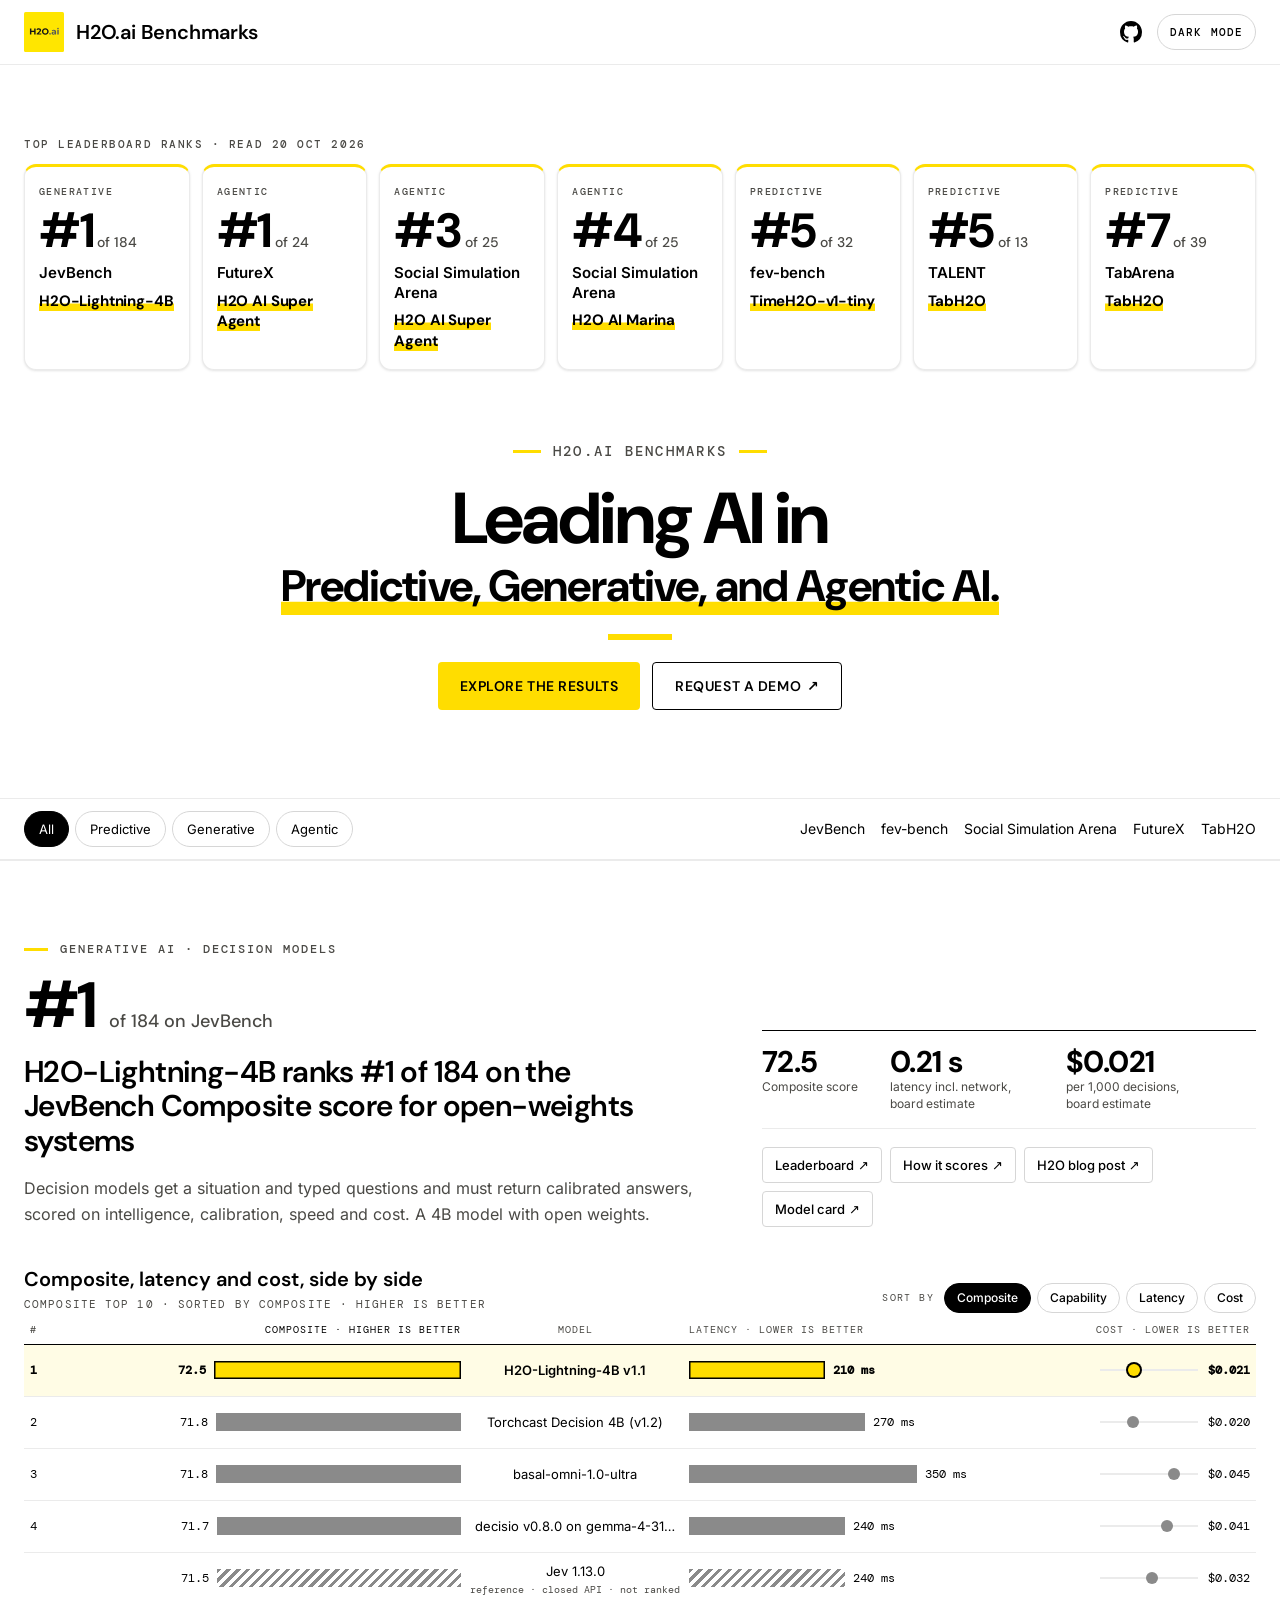
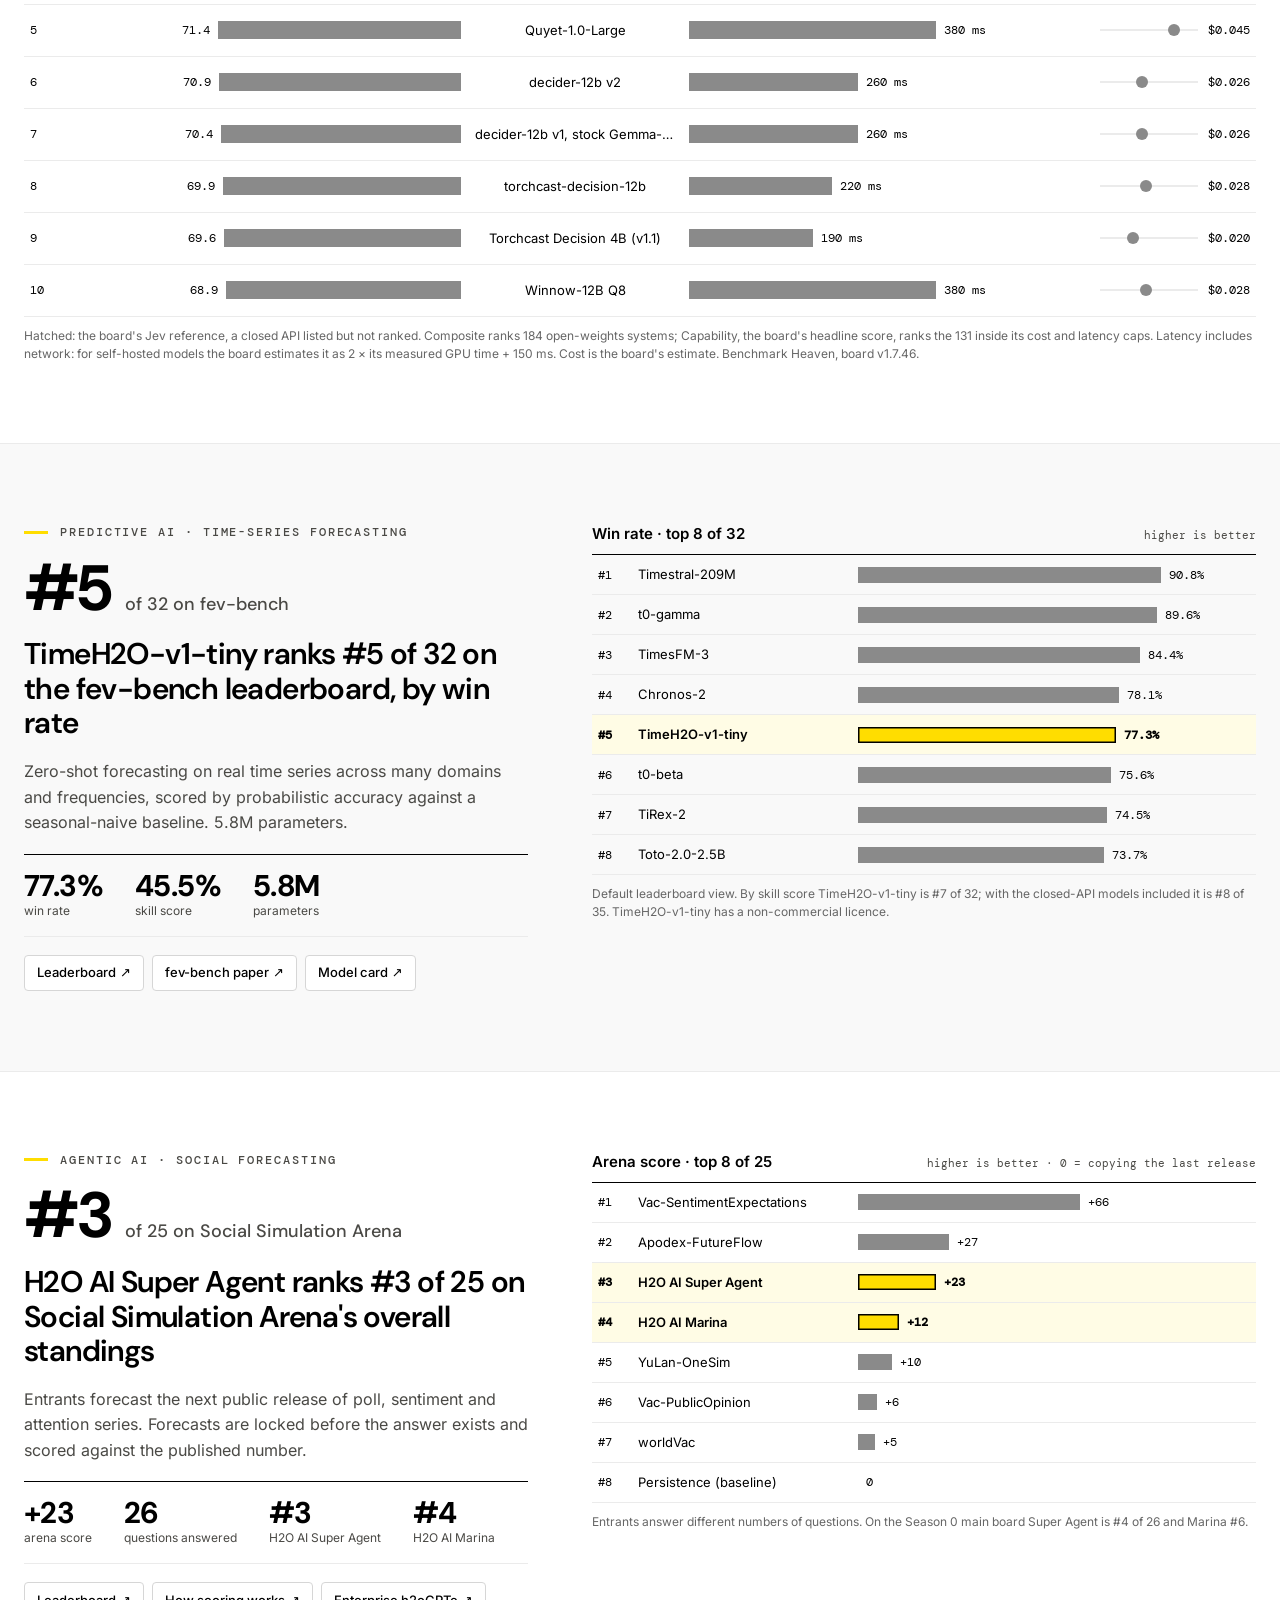
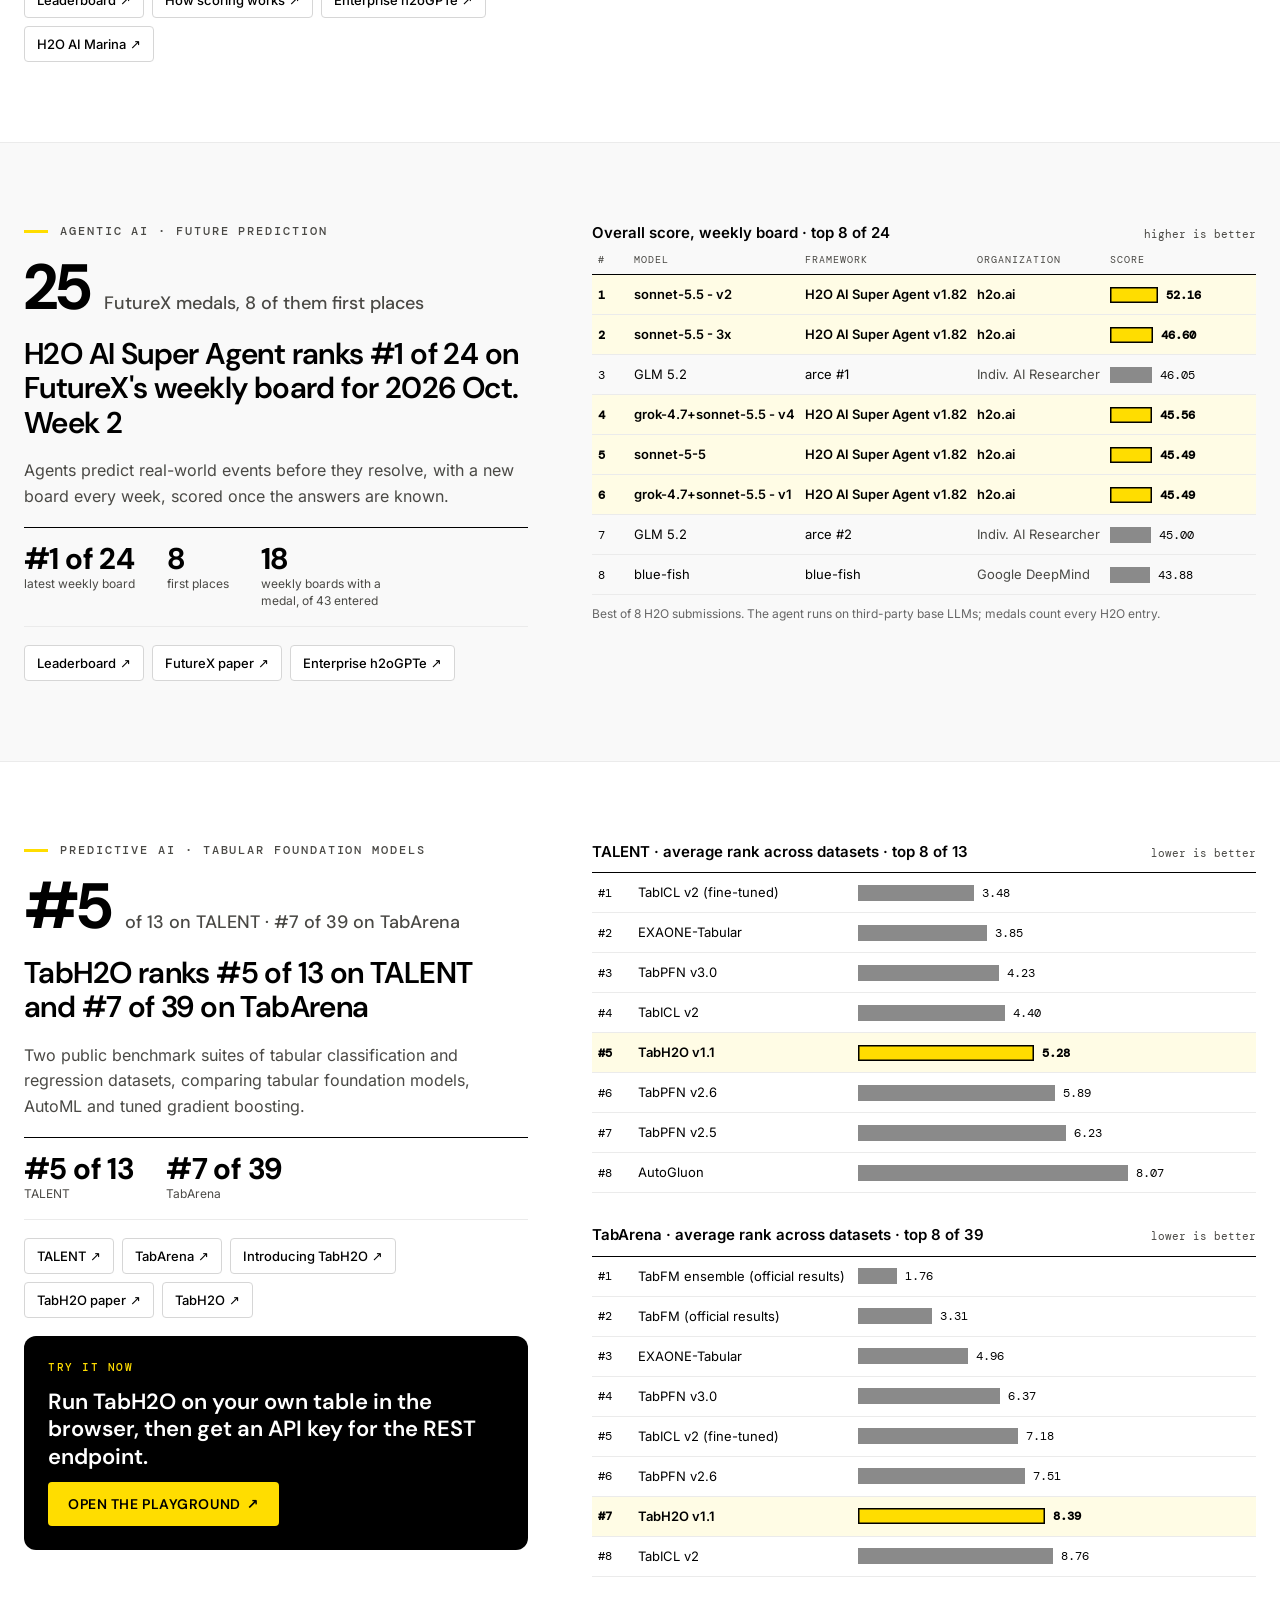
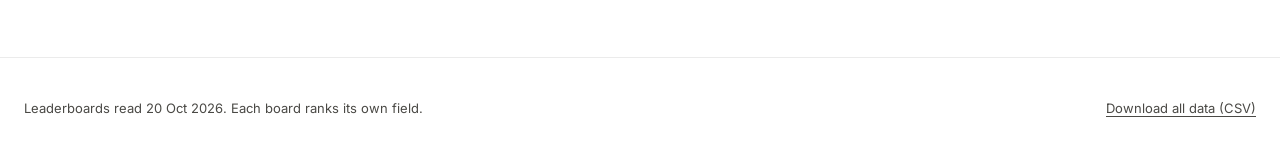
==== site/h2o-benchmarks.html @ ea7d739a "Merge remote-tracking branch 'origin/main' into add-gtm-consent" ====
<!doctype html>
<html lang="en" class="no-js">
<head>
<meta charset="utf-8">
<!-- Google Consent Mode v2 defaults (must load before Osano and GTM) -->
<script>
window.dataLayer = window.dataLayer || [];
function gtag(){dataLayer.push(arguments);}
gtag('consent', 'default', {
  ad_storage: 'denied',
  ad_user_data: 'denied',
  ad_personalization: 'denied',
  analytics_storage: 'denied',
  personalization_storage: 'denied',
  functionality_storage: 'granted',
  security_storage: 'granted',
  wait_for_update: 500
});
</script>
<!-- Osano consent management -->
<script src="https://cmp.osano.com/6olZmSX1cFRD2MBt/21376fe3-188d-4f9e-9e46-dee3840a5c27/osano.js"></script>
<!-- Google Tag Manager -->
<script>(function(w,d,s,l,i){w[l]=w[l]||[];w[l].push({'gtm.start':new Date().getTime(),event:'gtm.js'});var f=d.getElementsByTagName(s)[0],j=d.createElement(s),dl=l!='dataLayer'?'&l='+l:'';j.async=true;j.src='https://www.googletagmanager.com/gtm.js?id='+i+dl;f.parentNode.insertBefore(j,f);})(window,document,'script','dataLayer','GTM-K3XHT8');</script>
<!-- End Google Tag Manager -->
<!-- Fire page_view for GTM (CE - page_view trigger); GA4 config uses send_page_view: false -->
<script>window.dataLayer = window.dataLayer || []; dataLayer.push({ event: 'page_view', page_path: location.pathname, page_location: location.href, page_title: document.title });</script>
<meta name="viewport" content="width=device-width, initial-scale=1">
<meta name="color-scheme" content="light dark">
<title>Benchmarks · H2O.ai</title>
<meta name="description" content="Where H2O.ai models and agents rank on the public leaderboards, across predictive, generative and agentic AI.">
<style>/* h2o.ai/benchmarks landing page, light and dark. Brand: Summer Yellow #FFDD00 for fills (the header logo keeps its
   own Sunshine Yellow #FFE600); DM Sans (headings) / Inter (body) / DM Mono (labels and numbers).
   Contrast: text is at least 4.5:1 in both themes (secondary #4A4945 is 9:1 on white; the dark theme's secondary
   and muted whites are 12:1 and 10:1 on black). Grey bars #8A8A8A are 3.5:1 on white and 6:1 on black. Yellow
   is never text on white: in light it is a fill or sits on black, in dark it is text on black. */

@font-face { font-family: "DM Sans"; src: url("[data-uri]") format("woff2"); font-weight: 400 700; font-display: swap; }
@font-face { font-family: "Inter"; src: url("[data-uri]") format("woff2"); font-weight: 400 700; font-display: swap; }
@font-face { font-family: "DM Mono"; src: url("[data-uri]") format("woff2"); font-weight: 400; font-display: swap; }
@font-face { font-family: "DM Mono"; src: url("[data-uri]") format("woff2"); font-weight: 500; font-display: swap; }

/* ---- tokens: light is the default; dark follows the system unless the toggle chose light, or the toggle chose dark */
:root {
  color-scheme: light;
  --yellow: #FFDD00;
  --bg: #FFFFFF;
  --bg-alt: #F9F9F9;
  --text: #000000;
  --text-2: #4A4945;
  --muted: #666666;
  --line: #EBEBEB;
  --strong: #000000;
  --eyebrow: #4A4945;
  --rank: #000000;
  --headline-mark: inset 0 -0.3em 0 #FFDD00;
  --name-mark: inset 0 -0.5em 0 #FFDD00;
  --grey: #8A8A8A;
  --h2o-bg: #FFFCE5;
  --h2o-ring: inset 0 0 0 1.5px #000000;
  --row-hover: #FFFCE5;
  --control: #D6D6D6;
  --pill-bg: #000000;
  --pill-text: #FFFFFF;
  --focus: #000000;
  --focus-halo: 0 0 0 5px rgba(255, 221, 0, .55);
  --bar-bg: rgba(255, 255, 255, .92);
  --tile-bg: #FFFFFF;
  --tile-border: #EBEBEB;
  --tile-top: 3px solid #FFDD00;
  --tile-shadow: 0 1px 3px rgba(12, 13, 15, .08), 0 1px 2px rgba(12, 13, 15, .04);
  --tile-hover: #000000;
  --tile-hover-shadow: 0 12px 32px rgba(12, 13, 15, .12);
  --link-bg: #FFFFFF;
  --link-hover: #000000;
  --a-hover: #4A4945;
  --try-bg: #000000;
  --try-text: #FFFFFF;
  --try-eyebrow: #FFDD00;
  --try-focus: #FFDD00;
  --board-bg: #000000;
  --board-text: #FFFFFF;
  --board-muted: rgba(255, 255, 255, .75);
  --board-top: rgba(255, 255, 255, .3);
  --board-line: rgba(255, 255, 255, .14);
  --board-hover: rgba(255, 255, 255, .06);
  --board-border: transparent;
  --when-light: inline;
  --when-dark: none;
  --font-display: "DM Sans", "Inter", system-ui, -apple-system, "Segoe UI", sans-serif;
  --font-body: "Inter", system-ui, -apple-system, "Segoe UI", sans-serif;
  --font-mono: "DM Mono", ui-monospace, SFMono-Regular, Menlo, Consolas, monospace;
  --ease: cubic-bezier(0.2, 0, 0, 1);
  --gutter: 24px;
  --bar-height: 61px;
}
@media (prefers-color-scheme: dark) {
  :root:not([data-theme="light"]) {
    color-scheme: dark;
    --bg: #000000;
    --bg-alt: #0B0B0B;
    --text: #FFFFFF;
    --text-2: rgba(255, 255, 255, .78);
    --muted: rgba(255, 255, 255, .70);
    --line: rgba(255, 255, 255, .14);
    --strong: #FFFFFF;
    --eyebrow: #FFDD00;
    --rank: #FFDD00;
    --headline-mark: none;
    --name-mark: none;
    --h2o-bg: rgba(255, 221, 0, .12);
    --h2o-ring: none;
    --row-hover: rgba(255, 255, 255, .06);
    --control: rgba(255, 255, 255, .3);
    --pill-bg: #FFDD00;
    --pill-text: #000000;
    --focus: #FFDD00;
    --focus-halo: none;
    --bar-bg: rgba(0, 0, 0, .88);
    --tile-bg: transparent;
    --tile-border: rgba(255, 255, 255, .18);
    --tile-top: 1px solid rgba(255, 255, 255, .18);
    --tile-shadow: none;
    --tile-hover: #FFDD00;
    --tile-hover-shadow: none;
    --link-bg: transparent;
    --link-hover: #FFDD00;
    --a-hover: #FFDD00;
    --try-bg: #FFFFFF;
    --try-text: #000000;
    --try-eyebrow: #4A4945;
    --try-focus: #000000;
    --board-border: rgba(255, 255, 255, .18);
    --when-light: none;
    --when-dark: inline;
  }
}
:root[data-theme="dark"] {
  color-scheme: dark;
  --bg: #000000;
  --bg-alt: #0B0B0B;
  --text: #FFFFFF;
  --text-2: rgba(255, 255, 255, .78);
  --muted: rgba(255, 255, 255, .70);
  --line: rgba(255, 255, 255, .14);
  --strong: #FFFFFF;
  --eyebrow: #FFDD00;
  --rank: #FFDD00;
  --headline-mark: none;
  --name-mark: none;
  --h2o-bg: rgba(255, 221, 0, .12);
  --h2o-ring: none;
  --row-hover: rgba(255, 255, 255, .06);
  --control: rgba(255, 255, 255, .3);
  --pill-bg: #FFDD00;
  --pill-text: #000000;
  --focus: #FFDD00;
  --focus-halo: none;
  --bar-bg: rgba(0, 0, 0, .88);
  --tile-bg: transparent;
  --tile-border: rgba(255, 255, 255, .18);
  --tile-top: 1px solid rgba(255, 255, 255, .18);
  --tile-shadow: none;
  --tile-hover: #FFDD00;
  --tile-hover-shadow: none;
  --link-bg: transparent;
  --link-hover: #FFDD00;
  --a-hover: #FFDD00;
  --try-bg: #FFFFFF;
  --try-text: #000000;
  --try-eyebrow: #4A4945;
  --try-focus: #000000;
  --board-border: rgba(255, 255, 255, .18);
  --when-light: none;
  --when-dark: inline;
}

/* ---- base ------------------------------------------------------------------------------------------------- */
*, *::before, *::after { box-sizing: border-box; }
html { scroll-behavior: smooth; scroll-padding-top: calc(var(--bar-height) + 16px); -webkit-text-size-adjust: 100%; }
body { margin: 0; background: var(--bg); color: var(--text); font: 16px/1.6 var(--font-body); transition: background-color 240ms ease, color 240ms ease; }
h1, h2, p, figure, ol, ul, dl, dd { margin: 0; }
ol, ul { padding: 0; list-style: none; }
button { font: inherit; color: inherit; cursor: pointer; }
a { color: inherit; text-underline-offset: 3px; }
a:hover { color: var(--a-hover); }
:focus-visible { outline: 2px solid var(--focus); outline-offset: 2px; box-shadow: var(--focus-halo); }
[hidden] { display: none !important; }
.no-js .js-only { display: none !important; }
.wrap { max-width: 1240px; margin: 0 auto; }
.sr-only { position: absolute; width: 1px; height: 1px; padding: 0; margin: -1px; overflow: hidden; clip: rect(0 0 0 0); white-space: nowrap; border: 0; }
.skip { position: absolute; left: 16px; top: -60px; z-index: 30; padding: 10px 16px; background: var(--yellow); color: #000000; font-weight: 600; text-decoration: none; border-radius: 4px; }
.skip:focus { top: 12px; }
.eyebrow { display: flex; align-items: center; gap: 12px; font: 500 12px/1.4 var(--font-mono); letter-spacing: .16em; text-transform: uppercase; color: var(--eyebrow); }
.eyebrow::before { content: ""; flex: none; width: 24px; height: 3px; background: var(--yellow); }

/* pills: the section filter and the JevBench sort */
[role="radio"] { min-height: 36px; padding: 0 14px; border: 1px solid var(--control); border-radius: 999px; background: transparent; color: var(--text); font: 400 13px/1 var(--font-body); transition: background-color 160ms ease, color 160ms ease, border-color 160ms ease; }
[role="radio"]:hover { border-color: var(--text); }
[role="radio"][aria-checked="true"] { background: var(--pill-bg); border-color: var(--pill-bg); color: var(--pill-text); }

/* ---- header: the logo left, the GitHub mark and the theme toggle right -------------------------------------------------------- */
.site-header { padding: 0 var(--gutter); background: var(--bg); border-bottom: 1px solid var(--line); }
.header-bar { min-height: 64px; display: flex; flex-wrap: wrap; align-items: center; gap: 8px 24px; padding: 12px 0; }
.brand { display: flex; align-items: center; gap: 12px; font: 600 20px/1 var(--font-display); letter-spacing: -.01em; white-space: nowrap; }
.brand a { display: flex; flex: none; } /* the logo's link, exactly its size, so the header keeps its own */
.brand svg { flex: none; width: 40px; height: 40px; }
.repo-link { margin-left: auto; display: flex; align-items: center; justify-content: center; flex: none; width: 36px; height: 36px; border-radius: 999px; color: var(--text); }
.repo-link:hover { color: var(--text); background: var(--line); }
.repo-link svg { width: 22px; height: 22px; }
.repo-link + .theme-toggle { margin-left: -16px; } /* 8 px apart: the mark belongs with the toggle */
.theme-toggle { margin-left: auto; min-height: 36px; padding: 0 12px; border: 1px solid var(--control); border-radius: 999px; background: transparent; font: 500 11px/1 var(--font-mono); letter-spacing: .1em; text-transform: uppercase; }
.theme-toggle:hover { border-color: var(--text); }
.when-light { display: var(--when-light); }
.when-dark { display: var(--when-dark); }

/* ---- hero: the top ranks across the page, the statement centred below them --------------------------------- */
.hero { padding: 72px var(--gutter) 88px; }
.hero-stack { display: flex; flex-direction: column; gap: 72px; }
.statement { width: 100%; max-width: 1100px; margin: 0 auto; display: flex; flex-direction: column; align-items: center; gap: 22px; text-align: center; animation: fade-in 420ms ease 520ms backwards, statement-rise 520ms var(--ease) 520ms backwards; }
.hero .eyebrow { font-size: 14px; }
.hero .eyebrow::before, .hero .eyebrow::after { content: ""; flex: none; width: 28px; height: 3px; background: var(--yellow); }
/* R7 E's 72 and 44 px lines scale down together: at 11vw the first stays on one line down to about 300 px wide */
h1 { display: flex; flex-direction: column; align-items: center; gap: 6px; font: 700 clamp(30px, 11vw, 72px)/1 var(--font-display); letter-spacing: -.035em; }
h1 .mark-line { font-size: calc(44em / 72); line-height: 1.15; letter-spacing: -.02em; }
h1 .mark { color: var(--rank); box-shadow: var(--headline-mark); }
.headline-bar { width: 64px; height: 6px; background: var(--yellow); }
.actions { display: flex; flex-wrap: wrap; justify-content: center; gap: 12px; }
.btn { display: inline-flex; align-items: center; gap: 6px; min-height: 48px; padding: 0 22px; border-radius: 4px; font: 600 14px/1 var(--font-display); letter-spacing: .04em; text-transform: uppercase; text-decoration: none; }
.btn-yellow, .btn-yellow:hover { background: var(--yellow); color: #000000; }
.btn-outline { border: 1px solid var(--text); color: var(--text); }
.btn-outline:hover { color: var(--text); background: var(--row-hover); }

.ranks { min-width: 0; display: flex; flex-direction: column; gap: 12px; }
.ranks-label { font: 500 11px/1.4 var(--font-mono); letter-spacing: .14em; text-transform: uppercase; color: var(--text-2); }
.ranks-label time { white-space: nowrap; } /* where the label wraps, as on phones, the date stays whole */
.tiles { display: grid; grid-template-columns: repeat(6, minmax(0, 1fr)); gap: 12px; }
.tile { --tile-from: translateY(10px); display: flex; animation: fade-in 320ms ease backwards, tile-in 420ms var(--ease) backwards; animation-delay: calc(var(--i) * 70ms); }
/* the whole tile is one link to its section (page.js shows the section first if the filter hides it) */
.tile > a { flex: 1; min-width: 0; display: flex; flex-direction: column; gap: 8px; padding: 18px; background: var(--tile-bg); border: 1px solid var(--tile-border); border-top: var(--tile-top); border-radius: 12px; box-shadow: var(--tile-shadow); color: var(--text); text-decoration: none; transition: border-color 160ms ease, box-shadow 200ms ease, transform 200ms ease; }
.tile > a:hover { border-color: var(--tile-hover); box-shadow: var(--tile-hover-shadow); color: var(--text); transform: translateY(-2px); }
.tile > a:focus-visible { box-shadow: var(--focus-halo); } /* the global ring's halo, over the tile's own shadow */
.tile-kind { font: 500 10px/1.4 var(--font-mono); letter-spacing: .14em; text-transform: uppercase; color: var(--text-2); }
.tile-rank { font: 700 48px/1 var(--font-display); letter-spacing: -.03em; color: var(--rank); }
.tile-of { font: 500 14px/1 var(--font-display); letter-spacing: 0; color: var(--text-2); }
.tile-board { font-size: 15px; font-weight: 600; line-height: 1.3; }
.tile-who { font: 700 15px/1.35 var(--font-display); letter-spacing: -.01em; color: var(--rank); }
.tile-who > span { box-shadow: var(--name-mark); } /* inline, so the stripe hugs the name */
@keyframes fade-in { from { opacity: 0; } }
@keyframes tile-in { from { transform: var(--tile-from); } } /* the tiles rise; the board's rows slide in */
@keyframes statement-rise { from { transform: translateY(12px); } }

/* Seven tiles in one of four shapes, best rank first and never a lone tile (#85). 3 + 2 + 2 below 804 px: six
   columns, each tile two wide, so the rows of two start at column 2, centred. 4 + 3 from 804 px, where four 180 px
   tiles fit (756 px of content): eight columns, the fifth tile starting at column 2 centres the last three. 7 x 1 from
   1280 px, where the wrap leaves seven tiles 166 px; their sides go to 14 px so that "H2O-Lightning-4B", which breaks
   only at its hyphens, keeps one line. */
.tile { grid-column: span 2; }
.tile:nth-child(4), .tile:nth-child(6) { grid-column: 2 / span 2; }
@media (min-width: 804px) {
  .tiles { grid-template-columns: repeat(8, minmax(0, 1fr)); }
  .tile:nth-child(4), .tile:nth-child(6) { grid-column: span 2; }
  .tile:nth-child(5) { grid-column: 2 / span 2; }
}
@media (min-width: 1280px) {
  .tiles { grid-template-columns: repeat(7, minmax(0, 1fr)); }
  .tile, .tile:nth-child(n) { grid-column: auto; } /* one column each; :nth-child(n) outranks the rules above */
  .tile > a { padding-inline: 14px; }
}
/* At 720 px and below the same list is Round 3 Split C's board: black in both themes (with a border in dark, on the
   black page), one row per rank, each row the link to its section. The kind sits above the benchmark: in a column of
   its own on the right it took 74 px, and the names broke over three lines at 360 to 390 px. */
@media (max-width: 720px) {
  .ranks { gap: 16px; padding: 28px; border: 1px solid var(--board-border); border-radius: 12px; background: var(--board-bg); color: var(--board-text); }
  .ranks-label { color: var(--yellow); }
  .tiles { display: block; border-top: 1px solid var(--board-top); }
  .tile { --tile-from: translateX(12px); animation-duration: 300ms, 420ms; animation-delay: calc(var(--i) * 80ms); } /* the same animations, so crossing 720 px doesn't replay them */
  .tile > a { display: grid; grid-template-columns: 96px minmax(0, 1fr); gap: 2px 16px; align-items: center; padding: 14px 0; border: 0; border-bottom: 1px solid var(--board-line); border-radius: 0; background: transparent; box-shadow: none; color: var(--board-text); }
  .tile > a:hover { border-color: var(--board-line); background: var(--board-hover); box-shadow: none; color: var(--board-text); transform: none; }
  .tile > a:focus-visible { outline-color: var(--yellow); box-shadow: none; } /* yellow on black in both themes */
  .tile-rank { grid-area: 1 / 1 / 4; font-size: 38px; color: var(--yellow); }
  .tile-of { display: block; margin-top: 2px; font-size: 12px; color: var(--board-muted); }
  .tile-kind { grid-area: 1 / 2; color: var(--board-muted); }
  .tile-board { grid-area: 2 / 2; font-size: 16px; }
  .tile-who { grid-area: 3 / 2; color: var(--yellow); }
  .tile-who > span { box-shadow: none; }
}

/* ---- sticky section bar: filter left, jump links right ---------------------------------------------------- */
.section-bar { position: sticky; top: 0; z-index: 20; padding: 0 var(--gutter); background: var(--bar-bg); -webkit-backdrop-filter: blur(10px); backdrop-filter: blur(10px); border-top: 1px solid var(--line); border-bottom: 1px solid var(--line); }
.section-bar-inner { min-height: 60px; display: flex; flex-wrap: wrap; align-items: center; gap: 8px 20px; padding: 8px 0; }
.filters { display: flex; flex-wrap: wrap; gap: 6px; }
.jumps { display: flex; gap: 16px; margin-left: auto; max-width: 100%; overflow-x: auto; scrollbar-width: none; font-size: 14px; white-space: nowrap; }
.jumps a { display: inline-block; padding: 6px 0; text-decoration: none; }
.jumps a:hover { text-decoration: underline; }

/* ---- benchmark sections ----------------------------------------------------------------------------------- */
.bench { padding: 80px var(--gutter); background: var(--bg); border-top: 1px solid var(--line); }
.bench.alt { background: var(--bg-alt); }
.bench-split { display: flex; flex-wrap: wrap; align-items: flex-start; gap: 40px 64px; }
.bench-split .text { flex: 1 1 380px; min-width: 0; display: flex; flex-direction: column; gap: 18px; }
.bench-split .charts { flex: 1 1 540px; }
.bench-wide { display: flex; flex-direction: column; gap: 40px; }
.text-row { display: flex; flex-wrap: wrap; align-items: flex-end; gap: 18px 64px; }
.story { flex: 1 1 560px; min-width: 0; display: flex; flex-direction: column; gap: 18px; }
.facts { flex: 1 1 380px; min-width: 0; display: flex; flex-direction: column; gap: 18px; }
.charts { min-width: 0; display: flex; flex-direction: column; gap: 32px; }
.big { display: flex; flex-wrap: wrap; align-items: baseline; gap: 4px 14px; }
.big-num { font: 700 clamp(48px, 9vw, 64px)/0.95 var(--font-display); letter-spacing: -.035em; color: var(--rank); }
.big-phrase { font: 500 18px/1.3 var(--font-display); color: var(--text-2); }
h2 { font: 600 clamp(24px, 3.2vw, 30px)/1.15 var(--font-display); letter-spacing: -.02em; }
.description { font-size: 16px; line-height: 1.6; color: var(--text-2); }
.stats { display: flex; flex-wrap: wrap; gap: 20px 32px; padding: 16px 0; border-top: 1px solid var(--strong); border-bottom: 1px solid var(--line); }
.stats div { display: flex; flex-direction: column-reverse; justify-content: flex-end; gap: 2px; }
.stats dt { max-width: 12em; font-size: 12px; line-height: 1.4; color: var(--text-2); }
.stats dd { font: 700 30px/1 var(--font-display); letter-spacing: -.02em; }
.links { display: flex; flex-wrap: wrap; gap: 8px; }
.links a { display: inline-flex; align-items: center; gap: 4px; min-height: 36px; padding: 0 12px; border: 1px solid var(--control); border-radius: 4px; background: var(--link-bg); font-size: 13px; font-weight: 500; text-decoration: none; transition: border-color 160ms ease; }
.links a:hover { border-color: var(--link-hover); color: var(--text); }
.try { display: flex; flex-direction: column; gap: 12px; padding: 24px; border-radius: 12px; background: var(--try-bg); color: var(--try-text); }
.try-eyebrow { font: 500 11px/1.4 var(--font-mono); letter-spacing: .14em; text-transform: uppercase; color: var(--try-eyebrow); }
.try-text { font: 600 22px/1.25 var(--font-display); }
.try .btn { align-self: flex-start; min-height: 44px; padding: 0 20px; }
.try :focus-visible { outline-color: var(--try-focus); box-shadow: none; }

/* ---- ranked bars ------------------------------------------------------------------------------------------- */
.chart { display: flex; flex-direction: column; gap: 10px; min-width: 0; }
.chart-head { display: flex; flex-wrap: wrap; justify-content: space-between; align-items: baseline; gap: 6px 16px; }
.chart-title { font-size: 15px; font-weight: 600; line-height: 1.35; }
.chart-dir { font: 400 11px/1.4 var(--font-mono); color: var(--text-2); }
.bars { border-top: 1px solid var(--strong); }
.bars .row { display: grid; grid-template-columns: 36px minmax(0, 210px) minmax(0, 1fr); gap: 10px; align-items: center; min-height: 40px; border-bottom: 1px solid var(--line); transition: background-color 160ms ease; }
.bars .row:hover { background: var(--row-hover); }
.bars .row.h2o { background: var(--h2o-bg); }
.bars .pos { padding-left: 6px; font: 400 12px/1 var(--font-mono); }
.bars .nm { overflow: hidden; font-size: 13px; text-overflow: ellipsis; white-space: nowrap; }
.bars .h2o .pos, .bars .h2o .nm, .bars .h2o .val { font-weight: 600; }
.val-wrap { display: flex; align-items: center; gap: 8px; min-width: 0; }
.bars .bar { flex: none; width: calc((100% - 64px) * var(--w)); height: 16px; background: var(--grey); }
.bars .h2o .bar { background: var(--yellow); box-shadow: var(--h2o-ring); }
.bars .val { font: 400 12px/1 var(--font-mono); white-space: nowrap; }
.bars .gap { padding: 0 6px; line-height: 22px; color: var(--muted); }
.note { font-size: 12px; line-height: 1.5; color: var(--muted); }

/* ---- the FutureX table: # Model Framework Organization Score (#95) ---------------------------------------------------
   The table is one grid and its row groups and rows are subgrids of it, so the three text columns are as wide as their
   longest value (and wrap, anywhere, only where the chart is too narrow for that), and Score, the last column, takes what
   they leave: the bar beside its number is as long as the names allow. A name is never cut: nothing here sets an ellipsis
   or a height on text. Rows are grid rows, so every part of the markup carries its role. The chart answers to its own
   width, not the window's: it is 668 px beside the text at 1440 and 288 to 983 px elsewhere, so a container query stacks
   the rows at 520 px and below. */
.ft-chart { container: ft / inline-size; }
.ft { display: grid; grid-template-columns: 32px auto auto auto minmax(100px, 1fr); column-gap: 10px; width: 100%; font: 400 13px/1.35 var(--font-body); }
.ft-head, .ft-body, .ft-row { display: grid; grid-template-columns: subgrid; grid-column: 1 / -1; }
.ft-cell { display: block; min-width: 0; padding: 0; font-weight: inherit; text-align: left; overflow-wrap: anywhere; }
.ft-head .ft-row { align-items: end; padding: 0 8px 8px 0; border-bottom: 1px solid var(--strong); }
.ft-head .ft-cell { font: 400 10px/1.3 var(--font-mono); letter-spacing: .1em; text-transform: uppercase; color: var(--text-2); overflow-wrap: normal; }
.ft-body .ft-row { position: relative; align-items: center; min-height: 40px; padding: 8px 8px 8px 0; border-bottom: 1px solid var(--line); transition: background-color 160ms ease; }
.ft-body .ft-row:hover { background: var(--row-hover); }
.ft-body .ft-row.h2o { background: var(--h2o-bg); }
.ft-body .ft-row.ft-gap { display: block; min-height: 0; padding: 0 6px; border: 0; background: none; line-height: 22px; color: var(--muted); }
.ft .c-rank { padding-left: 6px; font: 400 12px/1.2 var(--font-mono); } /* a rank sits 6 px inside its chart's edge, as .bars .pos does */
.ft-head .c-rank { font: 400 10px/1.3 var(--font-mono); }
.ft .c-org { color: var(--text-2); }
.ft .c-score { display: flex; align-items: center; gap: 8px; }
.ft .bar { flex: none; width: calc((100% - 46px) * var(--w)); height: 16px; background: var(--grey); } /* 46 px: a score's number and its gap */
.ft .val { font: 400 12px/1 var(--font-mono); white-space: nowrap; }
.ft .ft-row.h2o .ft-cell, .ft .ft-row.h2o .val { font-weight: 600; }
.ft .ft-row.h2o .c-org { color: var(--text); }
.ft .ft-row.h2o .bar { background: var(--yellow); box-shadow: var(--h2o-ring); }
/* a narrow chart: a row stacks, the model and its score on the first line and the framework and the organization under
   them, the rank at the left and the bar a thin line along the foot; the header stays for screen readers only */
@container ft (max-width: 520px) {
  .ft, .ft-head, .ft-body { display: block; }
  .ft-head { position: absolute; width: 1px; height: 1px; overflow: hidden; clip: rect(0 0 0 0); white-space: nowrap; }
  .ft-body .ft-row { display: flex; flex-wrap: wrap; align-items: baseline; column-gap: 10px; row-gap: 2px; padding: 10px 8px 20px 40px; }
  .ft .c-rank { position: absolute; left: 0; top: 10px; width: 32px; padding-left: 4px; }
  .ft .c-model { order: 1; flex: 1 1 0; min-width: 0; font-size: 14px; font-weight: 500; }
  .ft .c-score { order: 2; display: block; flex: none; }
  .ft-body .ft-row:not(.ft-gap)::after { content: ""; order: 3; flex: 0 0 100%; height: 0; }
  .ft .c-fw { order: 4; flex: 0 1 auto; max-width: 100%; }
  .ft .c-org { order: 5; flex: 0 1 auto; max-width: 100%; font-size: 12px; }
  .ft .bar { position: absolute; z-index: 2; left: 40px; bottom: 7px; width: calc((100% - 48px) * var(--w)); height: 6px; }
}

/* ---- JevBench side by side --------------------------------------------------------------------------------- */
.jev-head { display: flex; flex-wrap: wrap; justify-content: space-between; align-items: flex-end; gap: 12px 24px; }
.jev-titles { display: flex; flex-direction: column; gap: 4px; }
.jev-title { font: 600 20px/1.25 var(--font-display); }
.jev-caption { font: 400 11px/1.5 var(--font-mono); letter-spacing: .1em; text-transform: uppercase; color: var(--text-2); }
.sort { display: flex; flex-wrap: wrap; align-items: center; justify-content: flex-end; gap: 6px; margin-left: auto; }
.sort-label { margin-right: 4px; font: 400 10px/1 var(--font-mono); letter-spacing: .14em; text-transform: uppercase; color: var(--text-2); }
.pills { display: flex; flex-wrap: wrap; gap: 6px; }
.pills [role="radio"] { min-height: 30px; padding: 0 12px; font-size: 12px; font-weight: 500; }
.jev-scroll { overflow-x: auto; }
.jev-inner { min-width: 680px; }
.jev-cols, .jev-row { display: grid; grid-template-columns: 26px minmax(0, 1fr) 200px minmax(0, 1fr) 156px; gap: 14px; }
.jev-cols { align-items: end; padding-bottom: 8px; border-bottom: 1px solid var(--strong); font: 400 10px/1.3 var(--font-mono); letter-spacing: .1em; text-transform: uppercase; color: var(--text-2); }
.jev-cols .col { transition: color 160ms ease; }
.jev-cols .on { color: var(--text); }
.col-composite { text-align: right; }
.col-model { text-align: center; }
.col-cost { justify-self: end; white-space: nowrap; padding-right: 6px; } /* its text ends 6 px inside the chart's edge, as the Cost value does; a few px wider than the 150 px that leaves, it spills into the gap */
.col-rank, .cell.rank { padding-left: 6px; } /* a rank sits 6 px inside its chart's edge, as .bars .pos does */
.jev-rows { position: relative; height: calc(var(--rows) * 52px); }
.jev-row { position: absolute; top: calc(var(--pos) * 52px); left: 0; right: 0; height: 52px; align-items: center; border-bottom: 1px solid var(--line); transition: top 600ms var(--ease), opacity 350ms ease 250ms, background-color 160ms ease; }
.jev-row:hover { background: var(--row-hover); }
.jev-row.h2o { background: var(--h2o-bg); }
.cell { display: flex; align-items: center; gap: 8px; min-width: 0; }
.comp { justify-content: flex-end; }
.cell .bar { flex: none; height: 18px; background: var(--grey); }
.comp .bar { width: calc((100% - 56px) * var(--f)); }
.lat .bar { width: calc((100% - 72px) * var(--f)); }
.jev-row.h2o .bar { background: var(--yellow); box-shadow: var(--h2o-ring); }
.jev-row.ref .bar { background: repeating-linear-gradient(135deg, var(--grey) 0 3px, transparent 3px 7px); }
.cell .val { font: 400 12px/1 var(--font-mono); white-space: nowrap; }
.model { flex-direction: column; justify-content: center; gap: 1px; text-align: center; }
.model .nm { max-width: 100%; overflow: hidden; font-size: 13px; text-overflow: ellipsis; white-space: nowrap; }
.model .sub { font: 400 10px/1.3 var(--font-mono); color: var(--text-2); white-space: nowrap; }
.jev-row.h2o .nm, .jev-row.h2o .val { font-weight: 600; }
.cost { position: relative; display: block; height: 20px; }
.cost .track { position: absolute; top: 9px; left: 0; right: 58px; height: 2px; background: var(--line); } /* the 52 px the value needs, and the 6 px it sits in from the edge */
.cost .dot { position: absolute; top: -5px; left: calc(100% * var(--f) - 6px); width: 12px; height: 12px; border-radius: 50%; background: var(--grey); }
.jev-row.h2o .dot { background: var(--yellow); box-shadow: 0 0 0 2px var(--text); }
.cost .val { position: absolute; top: 4px; right: 6px; } /* 6 px inside the chart's right edge (a padding on the cell would not move it) */

/* Two row sets. The Capability sort shows the board's Capability top ten and the reference, the others the Composite top
   ten and the reference. A row in both sets carries the values and mark lengths of both, and the chart's data-sort picks:
   .when-capability shows only under Capability, .when-composite (and the Composite cell's Composite value) everywhere else; --w
   is a mark's length in the Composite set and --w-capability in the Capability set, each on its own scale. A row outside
   the set that is showing keeps its own length while it fades out, and page.js hides it once it has gone. */
.jev-chart:not([data-sort="capability"]) .when-capability,
.jev-chart[data-sort="capability"] .when-composite,
.jev-chart[data-sort="capability"] .comp .val:not(.when-capability) { display: none; }
.cell .bar, .cost .dot { --f: var(--w, var(--w-capability)); }
.jev-chart[data-sort="capability"] .cell .bar, .jev-chart[data-sort="capability"] .cost .dot { --f: var(--w-capability, var(--w)); }
.col-composite .when-capability { letter-spacing: .075em; } /* a character longer than the Composite header: this keeps it on one line wherever that one fits, so the rows don't drop a line under Capability */
.jev-row.is-out { opacity: 0; pointer-events: none; transition: top 600ms var(--ease), opacity 200ms ease, background-color 160ms ease; }

/* ---- motion: bars grow once, the first time a chart is in view (assets/page.js adds .js-motion and .is-drawn) */
.bars .bar, .cell .bar, .ft .bar { transition: width 600ms var(--ease); transition-delay: calc(var(--i, var(--pos, 0)) * 35ms + var(--chart-delay, 0ms)); }
.cost .dot { transition: left 600ms var(--ease); transition-delay: calc(var(--pos, 0) * 35ms); }
.charts .chart + .chart { --chart-delay: 120ms; }
@media screen {
  .js-motion [data-chart]:not(.is-drawn) .bar { width: 0; }
  .js-motion [data-chart]:not(.is-drawn) .dot { left: -6px; }
}
[data-chart].is-resetting .bar, [data-chart].is-resetting .dot { transition: none; }
.jev-chart.is-sorting .bar, .jev-chart.is-sorting .dot { transition-delay: 0ms; }

/* ---- footer ----------------------------------------------------------------------------------------------- */
.site-footer { padding: 40px var(--gutter); border-top: 1px solid var(--line); }
.footer-bar { display: flex; flex-wrap: wrap; gap: 12px 32px; font-size: 13px; color: var(--text-2); }
.footer-bar a { margin-left: auto; }

/* ---- small screens ---------------------------------------------------------------------------------------- */
@media (max-width: 720px) {
  :root { --gutter: 16px; --bar-height: 104px; }
  .brand { gap: 10px; font-size: 16px; }
  .brand svg { width: 36px; height: 36px; }
  /* the GitHub mark and the toggle draw in so the dark theme's "Light mode" still fits the logo's row at 360 px */
  .header-bar { column-gap: 8px; }
  .repo-link { width: 28px; height: 28px; }
  .repo-link svg { width: 20px; height: 20px; }
  .repo-link + .theme-toggle { margin-left: -4px; }
  .theme-toggle { padding: 0 8px; }
  .hero { padding-top: 48px; padding-bottom: 56px; }
  .bench { padding-top: 56px; padding-bottom: 56px; }
  .bars .row { grid-template-columns: 30px minmax(0, 132px) minmax(0, 1fr); gap: 8px; }
  .jumps { flex: 1 1 100%; margin-left: 0; }
  .footer-bar a { margin-left: 0; }
}

/* ---- reduced motion: the final state, no transitions -------------------------------------------------------- */
@media (prefers-reduced-motion: reduce) {
  html { scroll-behavior: auto; }
  *, *::before, *::after { animation: none !important; transition: none !important; }
  .tile > a:hover { transform: none; }
}

@media print {
  .section-bar, .theme-toggle, .skip, .sort { display: none !important; }
  .bench, .tile, .bars .row.h2o, .ft-row.h2o, .jev-row.h2o, .try { print-color-adjust: exact; -webkit-print-color-adjust: exact; }
}
</style>
<script>/* h2o.ai/benchmarks: theme toggle, section filter, JevBench sort and one-time motion. A classic script loaded
   in <head> (inlined in h2o-benchmarks.html), so it runs from file:// with no modules and no fetch. Without it
   the page still reads in full: the theme follows the system, every section shows, bars are drawn, and the
   controls that need it stay hidden. */
(function () {
  "use strict";
  var root = document.documentElement;
  var KEY = "h2o-benchmarks-theme";
  var stored = null;
  try {
    stored = window.localStorage.getItem(KEY);
  } catch (err) {
    stored = null; // private window, file:// in some browsers, or storage blocked: follow the system
  }
  if (stored === "light" || stored === "dark") {
    root.setAttribute("data-theme", stored);
  }
  root.className = root.className.replace(/\bno-js\b/, "js");

  var media = function (query) {
    return window.matchMedia ? window.matchMedia(query) : { matches: false };
  };
  var systemDark = media("(prefers-color-scheme: dark)");
  var reduced = media("(prefers-reduced-motion: reduce)").matches;
  // Bars start empty and grow the first time their chart is in view; without IntersectionObserver, or with
  // reduced motion, they are simply drawn.
  var motion = "IntersectionObserver" in window && !reduced;
  if (motion) {
    root.classList.add("js-motion");
  }

  function each(list, fn) {
    Array.prototype.forEach.call(list, fn);
  }

  // A role="radiogroup" of role="radio" buttons: one tab stop, arrows (and Home/End) move and select.
  function radiogroup(group, onSelect) {
    var radios = Array.prototype.slice.call(group.querySelectorAll('[role="radio"]'));
    function select(radio, focus) {
      radios.forEach(function (r) {
        r.setAttribute("aria-checked", r === radio ? "true" : "false");
        r.tabIndex = r === radio ? 0 : -1;
      });
      if (focus) {
        radio.focus();
      }
      onSelect(radio);
    }
    radios.forEach(function (radio) {
      radio.addEventListener("click", function () {
        if (radio.getAttribute("aria-checked") !== "true") {
          select(radio, false);
        }
      });
    });
    group.addEventListener("keydown", function (event) {
      var i = radios.indexOf(document.activeElement);
      var moves = { ArrowRight: i + 1, ArrowDown: i + 1, ArrowLeft: i - 1, ArrowUp: i - 1, Home: 0, End: radios.length - 1 };
      if (i < 0 || !(event.key in moves)) {
        return;
      }
      event.preventDefault();
      select(radios[(moves[event.key] + radios.length) % radios.length], true);
    });
  }

  // Draw a chart again from empty bars (after a filter change).
  function redraw(chart) {
    if (!motion) {
      return;
    }
    chart.classList.remove("is-sorting");
    chart.classList.add("is-resetting");
    chart.classList.remove("is-drawn");
    void chart.offsetWidth; // commit the empty state before the bars grow again
    chart.classList.remove("is-resetting");
    chart.classList.add("is-drawn");
  }

  function setUpTheme() {
    var toggle = document.querySelector(".theme-toggle");
    if (!toggle) {
      return;
    }
    function current() {
      return root.getAttribute("data-theme") || (systemDark.matches ? "dark" : "light");
    }
    function label() {
      toggle.setAttribute("aria-label", toggle.getAttribute("data-" + current() + "-label"));
    }
    label();
    toggle.addEventListener("click", function () {
      var next = current() === "dark" ? "light" : "dark";
      root.setAttribute("data-theme", next);
      try {
        window.localStorage.setItem(KEY, next);
      } catch (err) {
        // the choice lasts for this visit only
      }
      label();
    });
    if (systemDark.addEventListener) {
      systemDark.addEventListener("change", label);
    }
  }

  function setUpFilter() {
    var group = document.querySelector(".filters");
    if (!group) {
      return;
    }
    radiogroup(group, function (radio) {
      var kind = radio.getAttribute("data-kind");
      var shown = [];
      each(document.querySelectorAll("section.bench[data-kind]"), function (section) {
        section.hidden = kind !== "all" && section.getAttribute("data-kind") !== kind;
        if (!section.hidden) {
          shown.push(section);
        }
      });
      each(document.querySelectorAll(".jumps li[data-kind]"), function (item) {
        item.hidden = kind !== "all" && item.getAttribute("data-kind") !== kind;
      });
      shown.forEach(function (section, i) {
        section.classList.toggle("alt", i % 2 === 1);
        each(section.querySelectorAll("[data-chart].is-drawn"), redraw);
      });
      var explore = document.querySelector("[data-explore]");
      if (explore && shown.length) {
        explore.setAttribute("href", "#" + shown[0].id);
      }
    });
    // Each hero tile (on phones, a row of the board) links to its benchmark's section. When the filter hides that
    // section, the click first sets the filter back to All; the link then lands on the section as any anchor does.
    // A click that opens the link elsewhere (a modifier key) leaves this page's filter alone.
    var all = group.querySelector('[data-kind="all"]');
    each(document.querySelectorAll(".tile a"), function (link) {
      link.addEventListener("click", function (event) {
        var target = document.getElementById(link.getAttribute("href").slice(1));
        if (target && target.hidden && !(event.ctrlKey || event.metaKey || event.shiftKey || event.altKey)) {
          all.click();
        }
      });
    });
  }

  function setUpSort() {
    each(document.querySelectorAll(".jev-chart"), function (chart) {
      var group = chart.querySelector('[role="radiogroup"]');
      var list = chart.querySelector(".jev-rows");
      if (!group || !list) {
        return;
      }
      var reorder = null;
      radiogroup(group, function (radio) {
        var sort = radio.getAttribute("data-sort");
        var column = radio.getAttribute("data-column") || sort;
        var rows = Array.prototype.slice.call(list.children);
        // A row has a place in the order of each sort whose set of rows it is in (Capability has its own set, the
        // other sorts share one): where it has none, the sort leaves the row out.
        function place(row) {
          var pos = row.getAttribute("data-pos-" + sort);
          return pos === null ? null : Number(pos);
        }
        // Rows that join stand where they will be, transparent, before anything moves; they fade in below.
        rows.forEach(function (row) {
          if (row.hidden && place(row) !== null) {
            row.classList.add("is-out");
            row.style.setProperty("--pos", place(row));
            row.hidden = false;
          }
        });
        void list.offsetWidth; // commit that state before the rows move, fade and resize
        chart.setAttribute("data-sort", sort);
        chart.classList.add("is-sorting");
        // Each row carries its place and its number for every sort whose set it is in; the reference row has no number
        // and no cell text.
        rows.forEach(function (row) {
          if (place(row) !== null) {
            row.style.setProperty("--pos", place(row));
          }
          row.classList.toggle("is-out", place(row) === null);
          // The number of this sort, where the row has one: a row that leaves the set has none for it, and keeps
          // its own while it fades out.
          var number = row.querySelector(".rank .num");
          if (number && row.hasAttribute("data-rank-" + sort)) {
            number.textContent = row.getAttribute("data-rank-" + sort);
          }
        });
        chart.querySelector(".sort-measure").textContent = radio.getAttribute("data-label");
        chart.querySelector(".sort-direction").textContent = radio.getAttribute("data-direction");
        each(chart.querySelectorAll(".jev-cols .col"), function (col) {
          col.classList.toggle("on", col.classList.contains("col-" + column));
        });
        // Rows slide to their new place and the ones leaving fade out; once that is done the leavers are hidden
        // and the list itself takes the new order, so a screen reader reads it as sorted too.
        window.clearTimeout(reorder);
        reorder = window.setTimeout(function () {
          rows.forEach(function (row) {
            row.hidden = place(row) === null;
          });
          rows.sort(function (a, b) {
            var pa = place(a);
            var pb = place(b);
            return pa === null || pb === null ? (pa === null) - (pb === null) : pa - pb;
          }).forEach(function (row) {
            list.appendChild(row);
          });
        }, motion ? 650 : 0);
      });
    });
  }

  function setUpCharts() {
    if (!motion) {
      return;
    }
    var observer = new window.IntersectionObserver(function (entries) {
      entries.forEach(function (entry) {
        if (entry.isIntersecting) {
          entry.target.classList.add("is-drawn");
          observer.unobserve(entry.target);
        }
      });
    }, { threshold: 0.15 });
    each(document.querySelectorAll("[data-chart]"), function (chart) {
      observer.observe(chart);
    });
  }

  function init() {
    try {
      setUpTheme();
      setUpFilter();
      setUpSort();
      setUpCharts();
    } catch (err) {
      root.classList.remove("js-motion"); // whatever failed, never leave the bars empty
      throw err;
    }
  }

  if (document.readyState === "loading") {
    document.addEventListener("DOMContentLoaded", init);
  } else {
    init();
  }
}());
</script>
</head>
<body>
<!-- Google Tag Manager (noscript) -->
<noscript><iframe src="https://www.googletagmanager.com/ns.html?id=GTM-K3XHT8" height="0" width="0" style="display:none;visibility:hidden"></iframe></noscript>
<!-- End Google Tag Manager (noscript) -->
<a class="skip" href="#main">Skip to content</a>
<header class="site-header">
<div class="wrap header-bar">
<span class="brand"><a href="https://h2o.ai/" aria-label="H2O.ai"><svg xmlns="http://www.w3.org/2000/svg" viewBox="0 0 600.28 600.28" aria-hidden="true" focusable="false"><rect fill="#ffe600" width="600.28" height="600.28" rx="23.24" ry="23.24"/><path fill="#161616" d="m174.33,246.06v92.78h-21.47v-38.04h-42.15v38.04h-21.47v-92.78h21.47v36.58h42.15v-36.58h21.47Z"/><path fill="#161616" d="m259.81,321.34v17.5h-70.11v-13.92l35.79-33.8c8.22-7.82,9.67-12.59,9.67-17.1,0-7.29-5.04-11.53-14.84-11.53-7.95,0-14.71,3.05-19.22,9.28l-15.64-10.07c7.16-10.47,20.15-17.23,36.85-17.23,20.68,0,34.46,10.6,34.46,27.44,0,9.01-2.52,17.23-15.51,29.29l-21.34,20.15h39.89Z"/><path fill="#161616" d="m268.69,292.45c0-27.57,21.47-47.98,50.76-47.98s50.76,20.28,50.76,47.98-21.6,47.98-50.76,47.98-50.76-20.41-50.76-47.98Zm79.79,0c0-17.63-12.46-29.69-29.03-29.69s-29.03,12.06-29.03,29.69,12.46,29.69,29.03,29.69,29.03-12.06,29.03-29.69Z"/><path fill="#54585a" d="m377.23,326.91c0-7.69,5.7-12.72,12.86-12.72s12.86,5.04,12.86,12.72-5.7,12.99-12.86,12.99-12.86-5.43-12.86-12.99Z"/><path fill="#54585a" d="m481.4,298.15v40.69h-19.35v-8.88c-3.84,6.49-11.27,9.94-21.74,9.94-16.7,0-26.64-9.28-26.64-21.6s8.88-21.34,30.62-21.34h16.43c0-8.88-5.3-14.05-16.43-14.05-7.55,0-15.37,2.52-20.54,6.63l-7.42-14.45c7.82-5.57,19.35-8.61,30.75-8.61,21.74,0,34.33,10.07,34.33,31.68Zm-20.68,18.16v-7.29h-14.18c-9.67,0-12.72,3.58-12.72,8.35,0,5.17,4.37,8.61,11.66,8.61,6.89,0,12.86-3.18,15.24-9.67Z"/><path fill="#54585a" d="m497.56,246.06c0-6.49,5.17-11.53,12.86-11.53s12.86,4.77,12.86,11.13c0,6.89-5.17,11.93-12.86,11.93s-12.86-5.04-12.86-11.53Zm2.52,21.47h20.68v71.31h-20.68v-71.31Z"/></svg></a>H2O.ai Benchmarks</span>
<a class="repo-link" href="https://github.com/h2oai/benchmarks" aria-label="H2O.ai Benchmarks on GitHub"><svg viewBox="0 0 16 16" aria-hidden="true" focusable="false"><path fill="currentColor" d="M8 0c4.42 0 8 3.58 8 8a8.013 8.013 0 0 1-5.45 7.59c-.4.08-.55-.17-.55-.38 0-.27.01-1.13.01-2.2 0-.75-.25-1.23-.54-1.48 1.78-.2 3.65-.88 3.65-3.95 0-.88-.31-1.59-.82-2.15.08-.2.36-1.02-.08-2.12 0 0-.67-.22-2.2.82-.64-.18-1.32-.27-2-.27-.68 0-1.36.09-2 .27-1.53-1.03-2.2-.82-2.2-.82-.44 1.1-.16 1.92-.08 2.12-.51.56-.82 1.28-.82 2.15 0 3.06 1.86 3.75 3.64 3.95-.23.2-.44.55-.51 1.07-.46.21-1.61.55-2.33-.66-.15-.24-.6-.83-1.23-.82-.67.01-.27.38.01.53.34.19.73.9.82 1.13.16.45.68 1.31 2.69.94 0 .67.01 1.3.01 1.49 0 .21-.15.45-.55.38A7.995 7.995 0 0 1 0 8c0-4.42 3.58-8 8-8Z"/></svg></a>
<button type="button" class="theme-toggle js-only" aria-label="Switch to dark mode" data-light-text="Dark mode" data-light-label="Switch to dark mode" data-dark-text="Light mode" data-dark-label="Switch to light mode"><span class="when-light">Dark mode</span><span class="when-dark">Light mode</span></button>
</div>
</header>
<main id="main">
<section class="hero" aria-labelledby="hero-h">
<div class="wrap hero-stack">
<div class="ranks">
<p class="ranks-label">Top leaderboard ranks · read <time datetime="2026-10-20"><span data-src="page#retrieved_at">20 Oct 2026</span></time></p>
<ul class="tiles"><li class="tile" style="--i:0"><a href="#jevbench"><span class="tile-kind">Generative</span> <span class="tile-rank"><span data-src="jevbench/composite/h2o-lightning-4b#rank">#1</span><span class="tile-of"> of <span data-src="jevbench/composite/h2o-lightning-4b#of">184</span></span></span> <span class="tile-board">JevBench</span> <span class="tile-who"><span data-src="jevbench/composite/h2o-lightning-4b#subject">H2O-Lightning-4B</span></span></a></li><li class="tile" style="--i:1"><a href="#futurex"><span class="tile-kind">Agentic</span> <span class="tile-rank"><span data-src="futurex/2026-10-w2/h2ogpte-super-agent#rank">#1</span><span class="tile-of"> of <span data-src="futurex/2026-10-w2/h2ogpte-super-agent#of">24</span></span></span> <span class="tile-board">FutureX</span> <span class="tile-who"><span data-src="futurex/2026-10-w2/h2ogpte-super-agent#subject">H2O AI Super Agent</span></span></a></li><li class="tile" style="--i:2"><a href="#social-simulation-arena"><span class="tile-kind">Agentic</span> <span class="tile-rank"><span data-src="social-simulation-arena/overall-all/h2ogpte-super-agent#rank">#3</span><span class="tile-of"> of <span data-src="social-simulation-arena/overall-all/h2ogpte-super-agent#of">25</span></span></span> <span class="tile-board">Social Simulation Arena</span> <span class="tile-who"><span data-src="social-simulation-arena/overall-all/h2ogpte-super-agent#subject">H2O AI Super Agent</span></span></a></li><li class="tile" style="--i:3"><a href="#social-simulation-arena"><span class="tile-kind">Agentic</span> <span class="tile-rank"><span data-src="social-simulation-arena/overall-all/h2o-marina#rank">#4</span><span class="tile-of"> of <span data-src="social-simulation-arena/overall-all/h2o-marina#of">25</span></span></span> <span class="tile-board">Social Simulation Arena</span> <span class="tile-who"><span data-src="social-simulation-arena/overall-all/h2o-marina#subject">H2O AI Marina</span></span></a></li><li class="tile" style="--i:4"><a href="#fev-bench"><span class="tile-kind">Predictive</span> <span class="tile-rank"><span data-src="fev-bench/default-view@win_rate/timeh2o-v1-tiny#rank">#5</span><span class="tile-of"> of <span data-src="fev-bench/default-view@win_rate/timeh2o-v1-tiny#of">32</span></span></span> <span class="tile-board">fev-bench</span> <span class="tile-who"><span data-src="fev-bench/default-view@win_rate/timeh2o-v1-tiny#subject">TimeH2O-v1-tiny</span></span></a></li><li class="tile" style="--i:5"><a href="#tabh2o"><span class="tile-kind">Predictive</span> <span class="tile-rank"><span data-src="tabh2o-talent/one-entry-per-model/tabh2o#rank">#5</span><span class="tile-of"> of <span data-src="tabh2o-talent/one-entry-per-model/tabh2o#of">13</span></span></span> <span class="tile-board">TALENT</span> <span class="tile-who"><span data-src="tabh2o-talent/one-entry-per-model/tabh2o#subject">TabH2O</span></span></a></li><li class="tile" style="--i:6"><a href="#tabh2o"><span class="tile-kind">Predictive</span> <span class="tile-rank"><span data-src="tabh2o-tabarena/one-entry-per-model/tabh2o#rank">#7</span><span class="tile-of"> of <span data-src="tabh2o-tabarena/one-entry-per-model/tabh2o#of">39</span></span></span> <span class="tile-board">TabArena</span> <span class="tile-who"><span data-src="tabh2o-tabarena/one-entry-per-model/tabh2o#subject">TabH2O</span></span></a></li></ul>
</div>
<div class="statement">
<p class="eyebrow">H2O.ai benchmarks</p>
<h1 id="hero-h"><span class="title-line">Leading AI in</span> <span class="mark-line"><span class="mark">Predictive, Generative, and Agentic AI.</span></span></h1>
<span class="headline-bar" aria-hidden="true"></span>
<p class="actions"><a class="btn btn-yellow" href="#jevbench" data-explore>Explore the results</a><a class="btn btn-outline" href="https://h2o.ai/demo">Request a demo<span aria-hidden="true"> ↗</span></a></p>
</div>
</div>
</section>
<nav class="section-bar" aria-label="Benchmarks on this page">
<div class="wrap section-bar-inner">
<div class="filters js-only" role="radiogroup" aria-label="Kind of AI"><button type="button" role="radio" aria-checked="true" tabindex="0" data-kind="all">All</button><button type="button" role="radio" aria-checked="false" tabindex="-1" data-kind="predictive">Predictive</button><button type="button" role="radio" aria-checked="false" tabindex="-1" data-kind="generative">Generative</button><button type="button" role="radio" aria-checked="false" tabindex="-1" data-kind="agentic">Agentic</button></div>
<ul class="jumps"><li data-kind="generative"><a href="#jevbench">JevBench</a></li><li data-kind="predictive"><a href="#fev-bench">fev-bench</a></li><li data-kind="agentic"><a href="#social-simulation-arena">Social Simulation Arena</a></li><li data-kind="agentic"><a href="#futurex">FutureX</a></li><li data-kind="predictive"><a href="#tabh2o">TabH2O</a></li></ul>
</div>
</nav>
<section class="bench" id="jevbench" data-kind="generative" aria-labelledby="jevbench-h"><div class="wrap bench-wide"><div class="text-row"><div class="story"><p class="eyebrow">Generative AI · Decision models</p><p class="big"><span class="big-num"><span data-src="jevbench/composite/h2o-lightning-4b#rank">#1</span></span> <span class="big-phrase">of <span data-src="jevbench/composite/h2o-lightning-4b#of">184</span> on <span data-src="jevbench#short_name">JevBench</span></span></p><h2 id="jevbench-h"><span data-src="jevbench/composite/h2o-lightning-4b#subject">H2O-Lightning-4B</span> ranks <span data-src="jevbench/composite/h2o-lightning-4b#rank">#1</span> of <span data-src="jevbench/composite/h2o-lightning-4b#of">184</span> on the JevBench Composite score for open-weights systems</h2><p class="description">Decision models get a situation and typed questions and must return calibrated answers, scored on intelligence, calibration, speed and cost. A <span data-src="jevbench/composite/h2o-lightning-4b#params_label">4B</span> model with open weights.</p></div><div class="facts"><dl class="stats"><div><dt>Composite score</dt><dd><span data-src="jevbench/composite/h2o-lightning-4b#score">72.5</span></dd></div><div><dt>latency incl. network, board estimate</dt><dd><span data-src="jevbench/composite/h2o-lightning-4b#latency_s">0.21 s</span></dd></div><div><dt>per <span data-src="jevbench/composite#cost_per_decisions">1,000</span> decisions, board estimate</dt><dd><span data-src="jevbench/composite/h2o-lightning-4b#cost_per_1k_usd">$0.021</span></dd></div></dl><ul class="links"><li><a href="https://benchmarkheaven.com/jev-models">Leaderboard<span aria-hidden="true"> ↗</span></a></li><li><a href="https://benchmarkheaven.com/jev-models/methodology">How it scores<span aria-hidden="true"> ↗</span></a></li><li><a href="https://h2o.ai/blog/2026/h2o-lightning-jevbench">H2O blog post<span aria-hidden="true"> ↗</span></a></li><li><a href="https://huggingface.co/h2oai/h2o-lightning-4b">Model card<span aria-hidden="true"> ↗</span></a></li></ul></div></div><div class="charts"><figure class="chart jev-chart" aria-labelledby="jevbench-side-by-side-title" data-chart data-sort="composite"><div class="jev-head"><div class="jev-titles"><p class="jev-title" id="jevbench-side-by-side-title">Composite, latency and cost, side by side</p><p class="jev-caption" aria-live="polite"><span class="when-composite">Composite</span><span class="when-capability">Capability</span> top <span class="when-composite"><span data-src="jevbench/composite#shown">10</span></span><span class="when-capability"><span data-src="jevbench/capability#shown">10</span></span> · sorted by <span class="sort-measure">Composite</span> · <span class="sort-direction">higher</span> is better</p></div><div class="sort js-only"><span class="sort-label" id="jevbench-sort-label">Sort by</span><div class="pills" role="radiogroup" aria-labelledby="jevbench-sort-label"><button type="button" role="radio" aria-checked="true" tabindex="0" data-sort="composite" data-column="composite" data-label="Composite" data-direction="higher">Composite</button><button type="button" role="radio" aria-checked="false" tabindex="-1" data-sort="capability" data-column="composite" data-label="Capability" data-direction="higher">Capability</button><button type="button" role="radio" aria-checked="false" tabindex="-1" data-sort="latency" data-column="latency" data-label="Latency" data-direction="lower">Latency</button><button type="button" role="radio" aria-checked="false" tabindex="-1" data-sort="cost" data-column="cost" data-label="Cost" data-direction="lower">Cost</button></div></div></div><div class="jev-scroll"><div class="jev-inner"><div class="jev-cols" aria-hidden="true"><span class="col col-rank">#</span><span class="col col-composite on"><span class="when-composite">Composite · higher is better</span><span class="when-capability">Capability · higher is better</span></span><span class="col col-model">Model</span><span class="col col-latency">Latency · lower is better</span><span class="col col-cost">Cost · lower is better</span></div><ol class="jev-rows" style="--rows:11"><li class="jev-row h2o" style="--pos:0" data-pos-composite="0" data-pos-capability="10" data-pos-latency="1" data-pos-cost="2" data-rank-composite="1" data-rank-capability="10" data-rank-latency="2" data-rank-cost="3"><span class="cell rank"><span class="val"><span class="sr-only">Rank </span><span class="num" data-src="jevbench/composite/h2o-lightning-4b#position">1</span></span></span><span class="cell comp"><span class="val"><span class="sr-only">Composite </span><span data-src="jevbench/composite/h2o-lightning-4b#score">72.5</span></span><span class="val when-capability"><span class="sr-only">Capability </span><span data-src="jevbench/composite/h2o-lightning-4b#capability">75.0</span></span><span class="bar" style="--w:0.7252;--w-capability:0.7500"></span></span><span class="cell model"><span class="nm" title="H2O-Lightning-4B v1.1 (H2O.ai, Qwen3.5-4B fine-tune, stock vLLM + open shim)"><span data-src="jevbench/composite/h2o-lightning-4b#name">H2O-Lightning-4B v1.1</span></span></span><span class="cell lat"><span class="bar" style="--w:0.4200;--w-capability:0.3500"></span><span class="val"><span class="sr-only">latency </span><span data-src="jevbench/composite/h2o-lightning-4b#latency_s">210 ms</span></span></span><span class="cell cost"><span class="track" aria-hidden="true"><span class="dot" style="--w:0.3500;--w-capability:0.3000"></span></span><span class="val"><span class="sr-only">cost </span><span data-src="jevbench/composite/h2o-lightning-4b#cost_per_1k_usd">$0.021</span></span></span></li><li class="jev-row" style="--pos:1" data-pos-composite="1" data-pos-latency="7" data-pos-cost="0" data-rank-composite="2" data-rank-latency="7" data-rank-cost="1"><span class="cell rank"><span class="val"><span class="sr-only">Rank </span><span class="num" data-src="jevbench/composite/torchcast-decision-4b-v1.2#position">2</span></span></span><span class="cell comp"><span class="val"><span class="sr-only">Composite </span><span data-src="jevbench/composite/torchcast-decision-4b-v1.2#score">71.8</span></span><span class="bar" style="--w:0.7184"></span></span><span class="cell model"><span class="nm" title="Torchcast Decision 4B (v1.2)"><span data-src="jevbench/composite/torchcast-decision-4b-v1.2#name">Torchcast Decision 4B (v1.2)</span></span></span><span class="cell lat"><span class="bar" style="--w:0.5400"></span><span class="val"><span class="sr-only">latency </span><span data-src="jevbench/composite/torchcast-decision-4b-v1.2#latency_s">270 ms</span></span></span><span class="cell cost"><span class="track" aria-hidden="true"><span class="dot" style="--w:0.3333"></span></span><span class="val"><span class="sr-only">cost </span><span data-src="jevbench/composite/torchcast-decision-4b-v1.2#cost_per_1k_usd">$0.020</span></span></span></li><li class="jev-row" style="--pos:2" data-pos-composite="2" data-pos-capability="0" data-pos-latency="8" data-pos-cost="9" data-rank-composite="3" data-rank-capability="1" data-rank-latency="8" data-rank-cost="9"><span class="cell rank"><span class="val"><span class="sr-only">Rank </span><span class="num" data-src="jevbench/composite/basal-omni-1.0-ultra#position">3</span></span></span><span class="cell comp"><span class="val"><span class="sr-only">Composite </span><span data-src="jevbench/composite/basal-omni-1.0-ultra#score">71.8</span></span><span class="val when-capability"><span class="sr-only">Capability </span><span data-src="jevbench/composite/basal-omni-1.0-ultra#capability">82.5</span></span><span class="bar" style="--w:0.7176;--w-capability:0.8254"></span></span><span class="cell model"><span class="nm" title="basal-omni-1.0-ultra (Remek Kinas, Gemma-4-31B-it + merged LoRA, typed-decision readout, self-hosted)"><span data-src="jevbench/composite/basal-omni-1.0-ultra#name">basal-omni-1.0-ultra</span></span></span><span class="cell lat"><span class="bar" style="--w:0.7000;--w-capability:0.5833"></span><span class="val"><span class="sr-only">latency </span><span data-src="jevbench/composite/basal-omni-1.0-ultra#latency_s">350 ms</span></span></span><span class="cell cost"><span class="track" aria-hidden="true"><span class="dot" style="--w:0.7500;--w-capability:0.6429"></span></span><span class="val"><span class="sr-only">cost </span><span data-src="jevbench/composite/basal-omni-1.0-ultra#cost_per_1k_usd">$0.045</span></span></span></li><li class="jev-row" style="--pos:3" data-pos-composite="3" data-pos-capability="4" data-pos-latency="3" data-pos-cost="8" data-rank-composite="4" data-rank-capability="5" data-rank-latency="4" data-rank-cost="8"><span class="cell rank"><span class="val"><span class="sr-only">Rank </span><span class="num" data-src="jevbench/composite/decisio-gemma-4-31b-v080#position">4</span></span></span><span class="cell comp"><span class="val"><span class="sr-only">Composite </span><span data-src="jevbench/composite/decisio-gemma-4-31b-v080#score">71.7</span></span><span class="val when-capability"><span class="sr-only">Capability </span><span data-src="jevbench/composite/decisio-gemma-4-31b-v080#capability">79.6</span></span><span class="bar" style="--w:0.7169;--w-capability:0.7957"></span></span><span class="cell model"><span class="nm" title="decisio v0.8.0 on gemma-4-31B-it (frozen, FP8 on load, one prefill per state, self-hosted)"><span data-src="jevbench/composite/decisio-gemma-4-31b-v080#name">decisio v0.8.0 on gemma-4-31B-it</span></span></span><span class="cell lat"><span class="bar" style="--w:0.4800;--w-capability:0.4000"></span><span class="val"><span class="sr-only">latency </span><span data-src="jevbench/composite/decisio-gemma-4-31b-v080#latency_s">240 ms</span></span></span><span class="cell cost"><span class="track" aria-hidden="true"><span class="dot" style="--w:0.6833;--w-capability:0.5857"></span></span><span class="val"><span class="sr-only">cost </span><span data-src="jevbench/composite/decisio-gemma-4-31b-v080#cost_per_1k_usd">$0.041</span></span></span></li><li class="jev-row ref" style="--pos:4" data-pos-composite="4" data-pos-capability="8" data-pos-latency="4" data-pos-cost="7"><span class="cell rank"></span><span class="cell comp"><span class="val"><span class="sr-only">Composite </span><span data-src="jevbench/composite/jev-1.13.0#score">71.5</span></span><span class="val when-capability"><span class="sr-only">Capability </span><span data-src="jevbench/composite/jev-1.13.0#capability">77.1</span></span><span class="bar" style="--w:0.7149;--w-capability:0.7713"></span></span><span class="cell model"><span class="nm" title="Jev 1.13.0 (TypeSafe AI)"><span data-src="jevbench/composite/jev-1.13.0#name">Jev 1.13.0</span></span><span class="sub">reference · closed API · not ranked</span></span><span class="cell lat"><span class="bar" style="--w:0.4800;--w-capability:0.4000"></span><span class="val"><span class="sr-only">latency </span><span data-src="jevbench/composite/jev-1.13.0#latency_s">240 ms</span></span></span><span class="cell cost"><span class="track" aria-hidden="true"><span class="dot" style="--w:0.5333;--w-capability:0.4571"></span></span><span class="val"><span class="sr-only">cost </span><span data-src="jevbench/composite/jev-1.13.0#cost_per_1k_usd">$0.032</span></span></span></li><li class="jev-row" style="--pos:5" data-pos-composite="5" data-pos-capability="1" data-pos-latency="9" data-pos-cost="10" data-rank-composite="5" data-rank-capability="2" data-rank-latency="9" data-rank-cost="10"><span class="cell rank"><span class="val"><span class="sr-only">Rank </span><span class="num" data-src="jevbench/composite/quyet-1-0-large#position">5</span></span></span><span class="cell comp"><span class="val"><span class="sr-only">Composite </span><span data-src="jevbench/composite/quyet-1-0-large#score">71.4</span></span><span class="val when-capability"><span class="sr-only">Capability </span><span data-src="jevbench/composite/quyet-1-0-large#capability">81.7</span></span><span class="bar" style="--w:0.7139;--w-capability:0.8169"></span></span><span class="cell model"><span class="nm" title="Quyet-1.0-Large (Chinh Nguyen, Gemma-4-31B decoder, option-letter logits)"><span data-src="jevbench/composite/quyet-1-0-large#name">Quyet-1.0-Large</span></span></span><span class="cell lat"><span class="bar" style="--w:0.7600;--w-capability:0.6333"></span><span class="val"><span class="sr-only">latency </span><span data-src="jevbench/composite/quyet-1-0-large#latency_s">380 ms</span></span></span><span class="cell cost"><span class="track" aria-hidden="true"><span class="dot" style="--w:0.7500;--w-capability:0.6429"></span></span><span class="val"><span class="sr-only">cost </span><span data-src="jevbench/composite/quyet-1-0-large#cost_per_1k_usd">$0.045</span></span></span></li><li class="jev-row" style="--pos:6" data-pos-composite="6" data-pos-latency="5" data-pos-cost="3" data-rank-composite="6" data-rank-latency="5" data-rank-cost="4"><span class="cell rank"><span class="val"><span class="sr-only">Rank </span><span class="num" data-src="jevbench/composite/decider-12b#position">6</span></span></span><span class="cell comp"><span class="val"><span class="sr-only">Composite </span><span data-src="jevbench/composite/decider-12b#score">70.9</span></span><span class="bar" style="--w:0.7088"></span></span><span class="cell model"><span class="nm" title="decider-12b v2 (Mapika)"><span data-src="jevbench/composite/decider-12b#name">decider-12b v2</span></span></span><span class="cell lat"><span class="bar" style="--w:0.5200"></span><span class="val"><span class="sr-only">latency </span><span data-src="jevbench/composite/decider-12b#latency_s">260 ms</span></span></span><span class="cell cost"><span class="track" aria-hidden="true"><span class="dot" style="--w:0.4333"></span></span><span class="val"><span class="sr-only">cost </span><span data-src="jevbench/composite/decider-12b#cost_per_1k_usd">$0.026</span></span></span></li><li class="jev-row" style="--pos:7" data-pos-composite="7" data-pos-latency="6" data-pos-cost="4" data-rank-composite="7" data-rank-latency="6" data-rank-cost="5"><span class="cell rank"><span class="val"><span class="sr-only">Rank </span><span class="num" data-src="jevbench/composite/decider-12b-v1#position">7</span></span></span><span class="cell comp"><span class="val"><span class="sr-only">Composite </span><span data-src="jevbench/composite/decider-12b-v1#score">70.4</span></span><span class="bar" style="--w:0.7042"></span></span><span class="cell model"><span class="nm" title="decider-12b v1, stock Gemma-4-12B-it (Mapika)"><span data-src="jevbench/composite/decider-12b-v1#name">decider-12b v1, stock Gemma-4-12B-it</span></span></span><span class="cell lat"><span class="bar" style="--w:0.5200"></span><span class="val"><span class="sr-only">latency </span><span data-src="jevbench/composite/decider-12b-v1#latency_s">260 ms</span></span></span><span class="cell cost"><span class="track" aria-hidden="true"><span class="dot" style="--w:0.4333"></span></span><span class="val"><span class="sr-only">cost </span><span data-src="jevbench/composite/decider-12b-v1#cost_per_1k_usd">$0.026</span></span></span></li><li class="jev-row" style="--pos:8" data-pos-composite="8" data-pos-latency="2" data-pos-cost="5" data-rank-composite="8" data-rank-latency="3" data-rank-cost="6"><span class="cell rank"><span class="val"><span class="sr-only">Rank </span><span class="num" data-src="jevbench/composite/torchcast-decision-12b#position">8</span></span></span><span class="cell comp"><span class="val"><span class="sr-only">Composite </span><span data-src="jevbench/composite/torchcast-decision-12b#score">69.9</span></span><span class="bar" style="--w:0.6991"></span></span><span class="cell model"><span class="nm" title="torchcast-decision-12b (Torchcast AI, Gemma-4-12B fine-tune, option-letter logprob readout)"><span data-src="jevbench/composite/torchcast-decision-12b#name">torchcast-decision-12b</span></span></span><span class="cell lat"><span class="bar" style="--w:0.4400"></span><span class="val"><span class="sr-only">latency </span><span data-src="jevbench/composite/torchcast-decision-12b#latency_s">220 ms</span></span></span><span class="cell cost"><span class="track" aria-hidden="true"><span class="dot" style="--w:0.4667"></span></span><span class="val"><span class="sr-only">cost </span><span data-src="jevbench/composite/torchcast-decision-12b#cost_per_1k_usd">$0.028</span></span></span></li><li class="jev-row" style="--pos:9" data-pos-composite="9" data-pos-latency="0" data-pos-cost="1" data-rank-composite="9" data-rank-latency="1" data-rank-cost="2"><span class="cell rank"><span class="val"><span class="sr-only">Rank </span><span class="num" data-src="jevbench/composite/torchcast-decision-4b-v1.1#position">9</span></span></span><span class="cell comp"><span class="val"><span class="sr-only">Composite </span><span data-src="jevbench/composite/torchcast-decision-4b-v1.1#score">69.6</span></span><span class="bar" style="--w:0.6956"></span></span><span class="cell model"><span class="nm" title="Torchcast Decision 4B (v1.1)"><span data-src="jevbench/composite/torchcast-decision-4b-v1.1#name">Torchcast Decision 4B (v1.1)</span></span></span><span class="cell lat"><span class="bar" style="--w:0.3800"></span><span class="val"><span class="sr-only">latency </span><span data-src="jevbench/composite/torchcast-decision-4b-v1.1#latency_s">190 ms</span></span></span><span class="cell cost"><span class="track" aria-hidden="true"><span class="dot" style="--w:0.3333"></span></span><span class="val"><span class="sr-only">cost </span><span data-src="jevbench/composite/torchcast-decision-4b-v1.1#cost_per_1k_usd">$0.020</span></span></span></li><li class="jev-row" style="--pos:10" data-pos-composite="10" data-pos-latency="10" data-pos-cost="6" data-rank-composite="10" data-rank-latency="10" data-rank-cost="7"><span class="cell rank"><span class="val"><span class="sr-only">Rank </span><span class="num" data-src="jevbench/composite/winnow-12b#position">10</span></span></span><span class="cell comp"><span class="val"><span class="sr-only">Composite </span><span data-src="jevbench/composite/winnow-12b#score">68.9</span></span><span class="bar" style="--w:0.6889"></span></span><span class="cell model"><span class="nm" title="Winnow-12B Q8"><span data-src="jevbench/composite/winnow-12b#name">Winnow-12B Q8</span></span></span><span class="cell lat"><span class="bar" style="--w:0.7600"></span><span class="val"><span class="sr-only">latency </span><span data-src="jevbench/composite/winnow-12b#latency_s">380 ms</span></span></span><span class="cell cost"><span class="track" aria-hidden="true"><span class="dot" style="--w:0.4667"></span></span><span class="val"><span class="sr-only">cost </span><span data-src="jevbench/composite/winnow-12b#cost_per_1k_usd">$0.028</span></span></span></li><li class="jev-row" hidden style="--pos:2" data-pos-capability="2" data-rank-capability="3"><span class="cell rank"><span class="val"><span class="sr-only">Rank </span><span class="num" data-src="jevbench/capability/jeff_1_0_large#position">3</span></span></span><span class="cell comp"><span class="val when-capability"><span class="sr-only">Capability </span><span data-src="jevbench/composite/jeff_1_0_large#capability">81.5</span></span><span class="bar" style="--w-capability:0.8150"></span></span><span class="cell model"><span class="nm" title="Jeff-1.0-Large"><span data-src="jevbench/composite/jeff_1_0_large#name">Jeff-1.0-Large</span></span></span><span class="cell lat"><span class="bar" style="--w-capability:0.5167"></span><span class="val"><span class="sr-only">latency </span><span data-src="jevbench/composite/jeff_1_0_large#latency_s">310 ms</span></span></span><span class="cell cost"><span class="track" aria-hidden="true"><span class="dot" style="--w-capability:0.7000"></span></span><span class="val"><span class="sr-only">cost </span><span data-src="jevbench/composite/jeff_1_0_large#cost_per_1k_usd">$0.049</span></span></span></li><li class="jev-row" hidden style="--pos:3" data-pos-capability="3" data-rank-capability="4"><span class="cell rank"><span class="val"><span class="sr-only">Rank </span><span class="num" data-src="jevbench/capability/metask_jev_rain_31b_trained_v3#position">4</span></span></span><span class="cell comp"><span class="val when-capability"><span class="sr-only">Capability </span><span data-src="jevbench/composite/metask_jev_rain_31b_trained_v3#capability">79.6</span></span><span class="bar" style="--w-capability:0.7960"></span></span><span class="cell model"><span class="nm" title="metask-jev-rain-31B-trained service v3"><span data-src="jevbench/composite/metask_jev_rain_31b_trained_v3#name">metask-jev-rain-31B-trained service v3</span></span></span><span class="cell lat"><span class="bar" style="--w-capability:0.8500"></span><span class="val"><span class="sr-only">latency </span><span data-src="jevbench/composite/metask_jev_rain_31b_trained_v3#latency_s">510 ms</span></span></span><span class="cell cost"><span class="track" aria-hidden="true"><span class="dot" style="--w-capability:0.7714"></span></span><span class="val"><span class="sr-only">cost </span><span data-src="jevbench/composite/metask_jev_rain_31b_trained_v3#cost_per_1k_usd">$0.054</span></span></span></li><li class="jev-row" hidden style="--pos:5" data-pos-capability="5" data-rank-capability="6"><span class="cell rank"><span class="val"><span class="sr-only">Rank </span><span class="num" data-src="jevbench/capability/metask_jev_rain_31b_trained#position">6</span></span></span><span class="cell comp"><span class="val when-capability"><span class="sr-only">Capability </span><span data-src="jevbench/composite/metask_jev_rain_31b_trained#capability">78.9</span></span><span class="bar" style="--w-capability:0.7891"></span></span><span class="cell model"><span class="nm" title="metask-jev-rain-31B-trained"><span data-src="jevbench/composite/metask_jev_rain_31b_trained#name">metask-jev-rain-31B-trained</span></span></span><span class="cell lat"><span class="bar" style="--w-capability:0.9500"></span><span class="val"><span class="sr-only">latency </span><span data-src="jevbench/composite/metask_jev_rain_31b_trained#latency_s">570 ms</span></span></span><span class="cell cost"><span class="track" aria-hidden="true"><span class="dot" style="--w-capability:0.7000"></span></span><span class="val"><span class="sr-only">cost </span><span data-src="jevbench/composite/metask_jev_rain_31b_trained#cost_per_1k_usd">$0.049</span></span></span></li><li class="jev-row" hidden style="--pos:6" data-pos-capability="6" data-rank-capability="7"><span class="cell rank"><span class="val"><span class="sr-only">Rank </span><span class="num" data-src="jevbench/capability/metask_jev_rain_12b_trained#position">7</span></span></span><span class="cell comp"><span class="val when-capability"><span class="sr-only">Capability </span><span data-src="jevbench/composite/metask_jev_rain_12b_trained#capability">77.9</span></span><span class="bar" style="--w-capability:0.7787"></span></span><span class="cell model"><span class="nm" title="metask-jev-rain-12B-trained"><span data-src="jevbench/composite/metask_jev_rain_12b_trained#name">metask-jev-rain-12B-trained</span></span></span><span class="cell lat"><span class="bar" style="--w-capability:0.6333"></span><span class="val"><span class="sr-only">latency </span><span data-src="jevbench/composite/metask_jev_rain_12b_trained#latency_s">380 ms</span></span></span><span class="cell cost"><span class="track" aria-hidden="true"><span class="dot" style="--w-capability:0.5857"></span></span><span class="val"><span class="sr-only">cost </span><span data-src="jevbench/composite/metask_jev_rain_12b_trained#cost_per_1k_usd">$0.041</span></span></span></li><li class="jev-row" hidden style="--pos:7" data-pos-capability="7" data-rank-capability="8"><span class="cell rank"><span class="val"><span class="sr-only">Rank </span><span class="num" data-src="jevbench/capability/deck31b#position">8</span></span></span><span class="cell comp"><span class="val when-capability"><span class="sr-only">Capability </span><span data-src="jevbench/composite/deck31b#capability">77.6</span></span><span class="bar" style="--w-capability:0.7759"></span></span><span class="cell model"><span class="nm" title="deck-31B (krishna765, frozen Gemma-4-31B-it, TorchAO FP8 dynamic)"><span data-src="jevbench/composite/deck31b#name">deck-31B</span></span></span><span class="cell lat"><span class="bar" style="--w-capability:0.6667"></span><span class="val"><span class="sr-only">latency </span><span data-src="jevbench/composite/deck31b#latency_s">400 ms</span></span></span><span class="cell cost"><span class="track" aria-hidden="true"><span class="dot" style="--w-capability:0.6857"></span></span><span class="val"><span class="sr-only">cost </span><span data-src="jevbench/composite/deck31b#cost_per_1k_usd">$0.048</span></span></span></li><li class="jev-row" hidden style="--pos:9" data-pos-capability="9" data-rank-capability="9"><span class="cell rank"><span class="val"><span class="sr-only">Rank </span><span class="num" data-src="jevbench/capability/rene-1-31b-fp8#position">9</span></span></span><span class="cell comp"><span class="val when-capability"><span class="sr-only">Capability </span><span data-src="jevbench/composite/rene-1-31b-fp8#capability">76.0</span></span><span class="bar" style="--w-capability:0.7595"></span></span><span class="cell model"><span class="nm" title="René-1 31B FP8 (salfatigroup, Gemma 4 31B full fine-tune, one-pass option readout)"><span data-src="jevbench/composite/rene-1-31b-fp8#name">René-1 31B FP8</span></span></span><span class="cell lat"><span class="bar" style="--w-capability:0.6167"></span><span class="val"><span class="sr-only">latency </span><span data-src="jevbench/composite/rene-1-31b-fp8#latency_s">370 ms</span></span></span><span class="cell cost"><span class="track" aria-hidden="true"><span class="dot" style="--w-capability:0.9000"></span></span><span class="val"><span class="sr-only">cost </span><span data-src="jevbench/composite/rene-1-31b-fp8#cost_per_1k_usd">$0.063</span></span></span></li></ol></div></div><p class="note">Hatched: the board&#x27;s Jev reference, a closed API listed but not ranked. Composite ranks <span data-src="jevbench/composite/h2o-lightning-4b#of">184</span> open-weights systems; Capability, the board&#x27;s headline score, ranks the <span data-src="jevbench/capability#n">131</span> inside its cost and latency caps. Latency includes network: for self-hosted models the board estimates it as <span data-src="jevbench/composite#latency_rule.factor">2</span> × its measured GPU time + <span data-src="jevbench/composite#latency_rule.offset_ms">150</span> ms. Cost is the board&#x27;s estimate. <span data-src="jevbench#organizer">Benchmark Heaven</span>, board <span data-src="jevbench#version">v1.7.46</span>.</p></figure></div></div></section><section class="bench alt" id="fev-bench" data-kind="predictive" aria-labelledby="fev-bench-h"><div class="wrap bench-split"><div class="text"><p class="eyebrow">Predictive AI · Time-series forecasting</p><p class="big"><span class="big-num"><span data-src="fev-bench/default-view@win_rate/timeh2o-v1-tiny#rank">#5</span></span> <span class="big-phrase">of <span data-src="fev-bench/default-view@win_rate/timeh2o-v1-tiny#of">32</span> on <span data-src="fev-bench#short_name">fev-bench</span></span></p><h2 id="fev-bench-h"><span data-src="fev-bench/default-view@win_rate/timeh2o-v1-tiny#subject">TimeH2O-v1-tiny</span> ranks <span data-src="fev-bench/default-view@win_rate/timeh2o-v1-tiny#rank">#5</span> of <span data-src="fev-bench/default-view@win_rate/timeh2o-v1-tiny#of">32</span> on the fev-bench leaderboard, by win rate</h2><p class="description">Zero-shot forecasting on real time series across many domains and frequencies, scored by probabilistic accuracy against a seasonal-naive baseline. <span data-src="fev-bench/default-view@win_rate/timeh2o-v1-tiny#parameters">5.8M</span> parameters.</p><dl class="stats"><div><dt>win rate</dt><dd><span data-src="fev-bench/default-view@win_rate/timeh2o-v1-tiny#score">77.3%</span></dd></div><div><dt>skill score</dt><dd><span data-src="fev-bench/default-view@win_rate/timeh2o-v1-tiny#skill">45.5%</span></dd></div><div><dt>parameters</dt><dd><span data-src="fev-bench/default-view@win_rate/timeh2o-v1-tiny#parameters">5.8M</span></dd></div></dl><ul class="links"><li><a href="https://huggingface.co/spaces/autogluon/fev-bench">Leaderboard<span aria-hidden="true"> ↗</span></a></li><li><a href="https://arxiv.org/abs/2509.26468">fev-bench paper<span aria-hidden="true"> ↗</span></a></li><li><a href="https://huggingface.co/h2oai/timeh2o-v1-tiny">Model card<span aria-hidden="true"> ↗</span></a></li></ul></div><div class="charts"><figure class="chart bars-chart" aria-labelledby="fev-bench-default-view-title" data-chart><div class="chart-head"><p class="chart-title" id="fev-bench-default-view-title">Win rate · top <span data-src="fev-bench/default-view#shown">8</span> of <span data-src="fev-bench/default-view#n">32</span></p><p class="chart-dir">higher is better</p></div><ol class="bars"><li class="row" style="--i:0"><span class="pos" data-src="fev-bench/default-view/timestral-209m#rank">#1</span><span class="nm" title="Timestral-209M"><span data-src="fev-bench/default-view/timestral-209m#name">Timestral-209M</span></span><span class="val-wrap"><span class="bar" style="--w:0.9084"></span><span class="val" data-src="fev-bench/default-view/timestral-209m#score">90.8%</span></span></li><li class="row" style="--i:1"><span class="pos" data-src="fev-bench/default-view/t0-gamma#rank">#2</span><span class="nm" title="t0-gamma"><span data-src="fev-bench/default-view/t0-gamma#name">t0-gamma</span></span><span class="val-wrap"><span class="bar" style="--w:0.8961"></span><span class="val" data-src="fev-bench/default-view/t0-gamma#score">89.6%</span></span></li><li class="row" style="--i:2"><span class="pos" data-src="fev-bench/default-view/timesfm-3#rank">#3</span><span class="nm" title="TimesFM-3"><span data-src="fev-bench/default-view/timesfm-3#name">TimesFM-3</span></span><span class="val-wrap"><span class="bar" style="--w:0.8435"></span><span class="val" data-src="fev-bench/default-view/timesfm-3#score">84.4%</span></span></li><li class="row" style="--i:3"><span class="pos" data-src="fev-bench/default-view/chronos-2#rank">#4</span><span class="nm" title="Chronos-2"><span data-src="fev-bench/default-view/chronos-2#name">Chronos-2</span></span><span class="val-wrap"><span class="bar" style="--w:0.7810"></span><span class="val" data-src="fev-bench/default-view/chronos-2#score">78.1%</span></span></li><li class="row h2o" style="--i:4"><span class="pos" data-src="fev-bench/default-view/timeh2o-v1-tiny#rank">#5</span><span class="nm" title="TimeH2O-v1-tiny"><span data-src="fev-bench/default-view/timeh2o-v1-tiny#name">TimeH2O-v1-tiny</span></span><span class="val-wrap"><span class="bar" style="--w:0.7732"></span><span class="val" data-src="fev-bench/default-view/timeh2o-v1-tiny#score">77.3%</span></span></li><li class="row" style="--i:5"><span class="pos" data-src="fev-bench/default-view/t0-beta#rank">#6</span><span class="nm" title="t0-beta"><span data-src="fev-bench/default-view/t0-beta#name">t0-beta</span></span><span class="val-wrap"><span class="bar" style="--w:0.7565"></span><span class="val" data-src="fev-bench/default-view/t0-beta#score">75.6%</span></span></li><li class="row" style="--i:6"><span class="pos" data-src="fev-bench/default-view/tirex-2#rank">#7</span><span class="nm" title="TiRex-2"><span data-src="fev-bench/default-view/tirex-2#name">TiRex-2</span></span><span class="val-wrap"><span class="bar" style="--w:0.7445"></span><span class="val" data-src="fev-bench/default-view/tirex-2#score">74.5%</span></span></li><li class="row" style="--i:7"><span class="pos" data-src="fev-bench/default-view/toto-2_0-2_5b#rank">#8</span><span class="nm" title="Toto-2.0-2.5B"><span data-src="fev-bench/default-view/toto-2_0-2_5b#name">Toto-2.0-2.5B</span></span><span class="val-wrap"><span class="bar" style="--w:0.7371"></span><span class="val" data-src="fev-bench/default-view/toto-2_0-2_5b#score">73.7%</span></span></li></ol><p class="note">Default leaderboard view. By skill score <span data-src="fev-bench/default-view@win_rate/timeh2o-v1-tiny#subject">TimeH2O-v1-tiny</span> is <span data-src="fev-bench/default-view@skill_score/timeh2o-v1-tiny#rank">#7</span> of <span data-src="fev-bench/default-view@skill_score/timeh2o-v1-tiny#of">32</span>; with the closed-API models included it is <span data-src="fev-bench/with-closed-api@win_rate/timeh2o-v1-tiny#rank">#8</span> of <span data-src="fev-bench/with-closed-api@win_rate/timeh2o-v1-tiny#of">35</span>. <span data-src="entity:timeh2o-v1-tiny">TimeH2O-v1-tiny</span> has a non-commercial licence.</p></figure></div></div></section><section class="bench" id="social-simulation-arena" data-kind="agentic" aria-labelledby="social-simulation-arena-h"><div class="wrap bench-split"><div class="text"><p class="eyebrow">Agentic AI · Social forecasting</p><p class="big"><span class="big-num"><span data-src="social-simulation-arena/overall-all/h2ogpte-super-agent#rank">#3</span></span> <span class="big-phrase">of <span data-src="social-simulation-arena/overall-all/h2ogpte-super-agent#of">25</span> on <span data-src="social-simulation-arena#short_name">Social Simulation Arena</span></span></p><h2 id="social-simulation-arena-h"><span data-src="social-simulation-arena/overall-all/h2ogpte-super-agent#subject">H2O AI Super Agent</span> ranks <span data-src="social-simulation-arena/overall-all/h2ogpte-super-agent#rank">#3</span> of <span data-src="social-simulation-arena/overall-all/h2ogpte-super-agent#of">25</span> on Social Simulation Arena&#x27;s overall standings</h2><p class="description">Entrants forecast the next public release of poll, sentiment and attention series. Forecasts are locked before the answer exists and scored against the published number.</p><dl class="stats"><div><dt>arena score</dt><dd><span data-src="social-simulation-arena/overall-all/h2ogpte-super-agent#score">+23</span></dd></div><div><dt>questions answered</dt><dd><span data-src="social-simulation-arena/overall-all/h2ogpte-super-agent#questions">26</span></dd></div><div><dt><span data-src="social-simulation-arena/overall-all/h2ogpte-super-agent#subject">H2O AI Super Agent</span></dt><dd><span data-src="social-simulation-arena/overall-all/h2ogpte-super-agent#rank">#3</span></dd></div><div><dt><span data-src="social-simulation-arena/overall-all/h2o-marina#subject">H2O AI Marina</span></dt><dd><span data-src="social-simulation-arena/overall-all/h2o-marina#rank">#4</span></dd></div></dl><ul class="links"><li><a href="https://social-simulation-arena.com/#leaderboard">Leaderboard<span aria-hidden="true"> ↗</span></a></li><li><a href="https://social-simulation-arena.com/docs.html">How scoring works<span aria-hidden="true"> ↗</span></a></li><li><a href="https://h2o.ai/products/h2ogpte">Enterprise h2oGPTe<span aria-hidden="true"> ↗</span></a></li><li><a href="https://h2oai.github.io/marina/">H2O AI Marina<span aria-hidden="true"> ↗</span></a></li></ul></div><div class="charts"><figure class="chart bars-chart" aria-labelledby="social-simulation-arena-overall-all-title" data-chart><div class="chart-head"><p class="chart-title" id="social-simulation-arena-overall-all-title">Arena score · top <span data-src="social-simulation-arena/overall-all#shown">8</span> of <span data-src="social-simulation-arena/overall-all#n">25</span></p><p class="chart-dir">higher is better · <span data-src="social-simulation-arena/overall-all/persistence#score">0</span> = copying the last release</p></div><ol class="bars"><li class="row" style="--i:0"><span class="pos" data-src="social-simulation-arena/overall-all/vac-sentiment-expectations#rank">#1</span><span class="nm" title="Vac-SentimentExpectations"><span data-src="social-simulation-arena/overall-all/vac-sentiment-expectations#name">Vac-SentimentExpectations</span></span><span class="val-wrap"><span class="bar" style="--w:0.6638"></span><span class="val" data-src="social-simulation-arena/overall-all/vac-sentiment-expectations#score">+66</span></span></li><li class="row" style="--i:1"><span class="pos" data-src="social-simulation-arena/overall-all/apodex-futureflow#rank">#2</span><span class="nm" title="Apodex-FutureFlow"><span data-src="social-simulation-arena/overall-all/apodex-futureflow#name">Apodex-FutureFlow</span></span><span class="val-wrap"><span class="bar" style="--w:0.2723"></span><span class="val" data-src="social-simulation-arena/overall-all/apodex-futureflow#score">+27</span></span></li><li class="row h2o" style="--i:2"><span class="pos" data-src="social-simulation-arena/overall-all/h2oai-superagent#rank">#3</span><span class="nm" title="H2O AI Super Agent · listed on the board as H2O.ai SuperAgent"><span data-src="entity:h2ogpte-super-agent">H2O AI Super Agent</span></span><span class="val-wrap"><span class="bar" style="--w:0.2324"></span><span class="val" data-src="social-simulation-arena/overall-all/h2oai-superagent#score">+23</span></span></li><li class="row h2o" style="--i:3"><span class="pos" data-src="social-simulation-arena/overall-all/h2oai-marina#rank">#4</span><span class="nm" title="H2O AI Marina · listed on the board as H2O.ai Marina"><span data-src="entity:h2o-marina">H2O AI Marina</span></span><span class="val-wrap"><span class="bar" style="--w:0.1220"></span><span class="val" data-src="social-simulation-arena/overall-all/h2oai-marina#score">+12</span></span></li><li class="row" style="--i:4"><span class="pos" data-src="social-simulation-arena/overall-all/yulan-onesim#rank">#5</span><span class="nm" title="YuLan-OneSim"><span data-src="social-simulation-arena/overall-all/yulan-onesim#name">YuLan-OneSim</span></span><span class="val-wrap"><span class="bar" style="--w:0.1015"></span><span class="val" data-src="social-simulation-arena/overall-all/yulan-onesim#score">+10</span></span></li><li class="row" style="--i:5"><span class="pos" data-src="social-simulation-arena/overall-all/vac-public-opinion#rank">#6</span><span class="nm" title="Vac-PublicOpinion"><span data-src="social-simulation-arena/overall-all/vac-public-opinion#name">Vac-PublicOpinion</span></span><span class="val-wrap"><span class="bar" style="--w:0.0577"></span><span class="val" data-src="social-simulation-arena/overall-all/vac-public-opinion#score">+6</span></span></li><li class="row" style="--i:6"><span class="pos" data-src="social-simulation-arena/overall-all/worldvac-base#rank">#7</span><span class="nm" title="worldVac"><span data-src="social-simulation-arena/overall-all/worldvac-base#name">worldVac</span></span><span class="val-wrap"><span class="bar" style="--w:0.0503"></span><span class="val" data-src="social-simulation-arena/overall-all/worldvac-base#score">+5</span></span></li><li class="row" style="--i:7"><span class="pos" data-src="social-simulation-arena/overall-all/persistence#rank">#8</span><span class="nm" title="Persistence (baseline)"><span data-src="social-simulation-arena/overall-all/persistence#name">Persistence</span> (baseline)</span><span class="val-wrap"><span class="bar" style="--w:0.0000"></span><span class="val" data-src="social-simulation-arena/overall-all/persistence#score">0</span></span></li></ol><p class="note">Entrants answer different numbers of questions. On the <span data-src="social-simulation-arena/season0-main/h2ogpte-super-agent#label">Season 0 main board</span> <span data-src="social-simulation-arena/overall-all/h2ogpte-super-agent#subject_short">Super Agent</span> is <span data-src="social-simulation-arena/season0-main/h2ogpte-super-agent#rank">#4</span> of <span data-src="social-simulation-arena/season0-main/h2ogpte-super-agent#of">26</span> and <span data-src="social-simulation-arena/overall-all/h2o-marina#subject_short">Marina</span> <span data-src="social-simulation-arena/season0-main/h2o-marina#rank">#6</span>.</p></figure></div></div></section><section class="bench alt" id="futurex" data-kind="agentic" aria-labelledby="futurex-h"><div class="wrap bench-split"><div class="text"><p class="eyebrow">Agentic AI · Future prediction</p><p class="big"><span class="big-num"><span data-src="futurex/weekly/h2ogpte-super-agent#medals">25</span></span> <span class="big-phrase"><span data-src="futurex#short_name">FutureX</span> medals, <span data-src="futurex/weekly/h2ogpte-super-agent#first">8</span> of them first places</span></p><h2 id="futurex-h"><span data-src="futurex/2026-10-w2/h2ogpte-super-agent#subject">H2O AI Super Agent</span> ranks <span data-src="futurex/2026-10-w2/h2ogpte-super-agent#rank">#1</span> of <span data-src="futurex/2026-10-w2/h2ogpte-super-agent#of">24</span> on FutureX&#x27;s weekly board for <span data-src="futurex/2026-10-w2/h2ogpte-super-agent#period">2026 Oct. Week 2</span></h2><p class="description">Agents predict real-world events before they resolve, with a new board every week, scored once the answers are known.</p><dl class="stats"><div><dt>latest weekly board</dt><dd><span data-src="futurex/2026-10-w2/h2ogpte-super-agent#rank">#1</span> of <span data-src="futurex/2026-10-w2/h2ogpte-super-agent#of">24</span></dd></div><div><dt>first places</dt><dd><span data-src="futurex/weekly/h2ogpte-super-agent#first">8</span></dd></div><div><dt>weekly boards with a medal, of <span data-src="futurex/weekly/h2ogpte-super-agent#n">43</span> entered</dt><dd><span data-src="futurex/weekly/h2ogpte-super-agent#boards_with_medal">18</span></dd></div></dl><ul class="links"><li><a href="https://futurex.live/">Leaderboard<span aria-hidden="true"> ↗</span></a></li><li><a href="https://arxiv.org/abs/2508.11987">FutureX paper<span aria-hidden="true"> ↗</span></a></li><li><a href="https://h2o.ai/products/h2ogpte">Enterprise h2oGPTe<span aria-hidden="true"> ↗</span></a></li></ul></div><div class="charts"><figure class="chart ft-chart" aria-labelledby="futurex-2026-10-w2-title" data-chart><div class="chart-head"><p class="chart-title" id="futurex-2026-10-w2-title">Overall score, weekly board · top <span data-src="futurex/2026-10-w2#shown">8</span> of <span data-src="futurex/2026-10-w2#n">24</span></p><p class="chart-dir">higher is better</p></div><table class="ft" role="table" aria-labelledby="futurex-2026-10-w2-title"><thead class="ft-head" role="rowgroup"><tr class="ft-row" role="row"><th class="ft-cell c-rank" scope="col" role="columnheader" aria-label="Rank">#</th><th class="ft-cell c-model" scope="col" role="columnheader">Model</th><th class="ft-cell c-fw" scope="col" role="columnheader">Framework</th><th class="ft-cell c-org" scope="col" role="columnheader">Organization</th><th class="ft-cell c-score" scope="col" role="columnheader">Score</th></tr></thead><tbody class="ft-body" role="rowgroup"><tr class="ft-row h2o" role="row" style="--i:0"><td class="ft-cell c-rank" role="cell"><span data-src="futurex/2026-10-w2/6ad4df7b9b499001cf6d2c19#rank">1</span></td><td class="ft-cell c-model" role="cell"><span data-src="futurex/2026-10-w2/6ad4df7b9b499001cf6d2c19#model">sonnet-5.5 - v2</span></td><td class="ft-cell c-fw" role="cell"><span data-src="futurex/2026-10-w2/6ad4df7b9b499001cf6d2c19#name">H2O AI Super Agent v1.82</span></td><td class="ft-cell c-org" role="cell"><span data-src="futurex/2026-10-w2/6ad4df7b9b499001cf6d2c19#org">h2o.ai</span></td><td class="ft-cell c-score" role="cell"><span class="bar" style="--w:0.5216"></span><span class="val" data-src="futurex/2026-10-w2/6ad4df7b9b499001cf6d2c19#score">52.16</span></td></tr><tr class="ft-row h2o" role="row" style="--i:1"><td class="ft-cell c-rank" role="cell"><span data-src="futurex/2026-10-w2/6ad4df7b9b499001cf6d2c1a#rank">2</span></td><td class="ft-cell c-model" role="cell"><span data-src="futurex/2026-10-w2/6ad4df7b9b499001cf6d2c1a#model">sonnet-5.5 - 3x</span></td><td class="ft-cell c-fw" role="cell"><span data-src="futurex/2026-10-w2/6ad4df7b9b499001cf6d2c1a#name">H2O AI Super Agent v1.82</span></td><td class="ft-cell c-org" role="cell"><span data-src="futurex/2026-10-w2/6ad4df7b9b499001cf6d2c1a#org">h2o.ai</span></td><td class="ft-cell c-score" role="cell"><span class="bar" style="--w:0.4660"></span><span class="val" data-src="futurex/2026-10-w2/6ad4df7b9b499001cf6d2c1a#score">46.60</span></td></tr><tr class="ft-row" role="row" style="--i:2"><td class="ft-cell c-rank" role="cell"><span data-src="futurex/2026-10-w2/6ad4df7b9b499001cf6d2c1b#rank">3</span></td><td class="ft-cell c-model" role="cell"><span data-src="futurex/2026-10-w2/6ad4df7b9b499001cf6d2c1b#model">GLM 5.2</span></td><td class="ft-cell c-fw" role="cell"><span data-src="futurex/2026-10-w2/6ad4df7b9b499001cf6d2c1b#name">arce #1</span></td><td class="ft-cell c-org" role="cell" title="Individual AI Researcher"><span data-src="futurex/2026-10-w2/6ad4df7b9b499001cf6d2c1b#org">Indiv. AI Researcher</span></td><td class="ft-cell c-score" role="cell"><span class="bar" style="--w:0.4605"></span><span class="val" data-src="futurex/2026-10-w2/6ad4df7b9b499001cf6d2c1b#score">46.05</span></td></tr><tr class="ft-row h2o" role="row" style="--i:3"><td class="ft-cell c-rank" role="cell"><span data-src="futurex/2026-10-w2/6ad4df7b9b499001cf6d2c1c#rank">4</span></td><td class="ft-cell c-model" role="cell"><span data-src="futurex/2026-10-w2/6ad4df7b9b499001cf6d2c1c#model">grok-4.7+sonnet-5.5 - v4</span></td><td class="ft-cell c-fw" role="cell"><span data-src="futurex/2026-10-w2/6ad4df7b9b499001cf6d2c1c#name">H2O AI Super Agent v1.82</span></td><td class="ft-cell c-org" role="cell"><span data-src="futurex/2026-10-w2/6ad4df7b9b499001cf6d2c1c#org">h2o.ai</span></td><td class="ft-cell c-score" role="cell"><span class="bar" style="--w:0.4556"></span><span class="val" data-src="futurex/2026-10-w2/6ad4df7b9b499001cf6d2c1c#score">45.56</span></td></tr><tr class="ft-row h2o" role="row" style="--i:4"><td class="ft-cell c-rank" role="cell"><span data-src="futurex/2026-10-w2/6ad4df7b9b499001cf6d2c1d#rank">5</span></td><td class="ft-cell c-model" role="cell"><span data-src="futurex/2026-10-w2/6ad4df7b9b499001cf6d2c1d#model">sonnet-5-5</span></td><td class="ft-cell c-fw" role="cell"><span data-src="futurex/2026-10-w2/6ad4df7b9b499001cf6d2c1d#name">H2O AI Super Agent v1.82</span></td><td class="ft-cell c-org" role="cell"><span data-src="futurex/2026-10-w2/6ad4df7b9b499001cf6d2c1d#org">h2o.ai</span></td><td class="ft-cell c-score" role="cell"><span class="bar" style="--w:0.4549"></span><span class="val" data-src="futurex/2026-10-w2/6ad4df7b9b499001cf6d2c1d#score">45.49</span></td></tr><tr class="ft-row h2o" role="row" style="--i:5"><td class="ft-cell c-rank" role="cell"><span data-src="futurex/2026-10-w2/6ad4df7b9b499001cf6d2c1e#rank">6</span></td><td class="ft-cell c-model" role="cell"><span data-src="futurex/2026-10-w2/6ad4df7b9b499001cf6d2c1e#model">grok-4.7+sonnet-5.5 - v1</span></td><td class="ft-cell c-fw" role="cell"><span data-src="futurex/2026-10-w2/6ad4df7b9b499001cf6d2c1e#name">H2O AI Super Agent v1.82</span></td><td class="ft-cell c-org" role="cell"><span data-src="futurex/2026-10-w2/6ad4df7b9b499001cf6d2c1e#org">h2o.ai</span></td><td class="ft-cell c-score" role="cell"><span class="bar" style="--w:0.4549"></span><span class="val" data-src="futurex/2026-10-w2/6ad4df7b9b499001cf6d2c1e#score">45.49</span></td></tr><tr class="ft-row" role="row" style="--i:6"><td class="ft-cell c-rank" role="cell"><span data-src="futurex/2026-10-w2/6ad4df7b9b499001cf6d2c1f#rank">7</span></td><td class="ft-cell c-model" role="cell"><span data-src="futurex/2026-10-w2/6ad4df7b9b499001cf6d2c1f#model">GLM 5.2</span></td><td class="ft-cell c-fw" role="cell"><span data-src="futurex/2026-10-w2/6ad4df7b9b499001cf6d2c1f#name">arce #2</span></td><td class="ft-cell c-org" role="cell" title="Individual AI Researcher"><span data-src="futurex/2026-10-w2/6ad4df7b9b499001cf6d2c1f#org">Indiv. AI Researcher</span></td><td class="ft-cell c-score" role="cell"><span class="bar" style="--w:0.4500"></span><span class="val" data-src="futurex/2026-10-w2/6ad4df7b9b499001cf6d2c1f#score">45.00</span></td></tr><tr class="ft-row" role="row" style="--i:7"><td class="ft-cell c-rank" role="cell"><span data-src="futurex/2026-10-w2/6ad4df7b9b499001cf6d2c20#rank">8</span></td><td class="ft-cell c-model" role="cell"><span data-src="futurex/2026-10-w2/6ad4df7b9b499001cf6d2c20#model">blue-fish</span></td><td class="ft-cell c-fw" role="cell"><span data-src="futurex/2026-10-w2/6ad4df7b9b499001cf6d2c20#name">blue-fish</span></td><td class="ft-cell c-org" role="cell"><span data-src="futurex/2026-10-w2/6ad4df7b9b499001cf6d2c20#org">Google DeepMind</span></td><td class="ft-cell c-score" role="cell"><span class="bar" style="--w:0.4388"></span><span class="val" data-src="futurex/2026-10-w2/6ad4df7b9b499001cf6d2c20#score">43.88</span></td></tr></tbody></table><p class="note">Best of <span data-src="futurex/2026-10-w2/h2ogpte-super-agent#entity_rows">8</span> H2O submissions. The agent runs on third-party base LLMs; medals count every H2O entry.</p></figure></div></div></section><section class="bench" id="tabh2o" data-kind="predictive" aria-labelledby="tabh2o-h"><div class="wrap bench-split"><div class="text"><p class="eyebrow">Predictive AI · Tabular foundation models</p><p class="big"><span class="big-num"><span data-src="tabh2o-talent/one-entry-per-model/tabh2o#rank">#5</span></span> <span class="big-phrase">of <span data-src="tabh2o-talent/one-entry-per-model/tabh2o#of">13</span> on <span data-src="tabh2o-talent#short_name">TALENT</span> · <span data-src="tabh2o-tabarena/one-entry-per-model/tabh2o#rank">#7</span> of <span data-src="tabh2o-tabarena/one-entry-per-model/tabh2o#of">39</span> on <span data-src="tabh2o-tabarena#short_name">TabArena</span></span></p><h2 id="tabh2o-h"><span data-src="tabh2o-talent/one-entry-per-model/tabh2o#subject">TabH2O</span> ranks <span data-src="tabh2o-talent/one-entry-per-model/tabh2o#rank">#5</span> of <span data-src="tabh2o-talent/one-entry-per-model/tabh2o#of">13</span> on TALENT and <span data-src="tabh2o-tabarena/one-entry-per-model/tabh2o#rank">#7</span> of <span data-src="tabh2o-tabarena/one-entry-per-model/tabh2o#of">39</span> on TabArena</h2><p class="description"><span data-src="tabh2o#suites">Two</span> public benchmark suites of tabular classification and regression datasets, comparing tabular foundation models, AutoML and tuned gradient boosting.</p><dl class="stats"><div><dt><span data-src="tabh2o-talent#short_name">TALENT</span></dt><dd><span data-src="tabh2o-talent/one-entry-per-model/tabh2o#rank">#5</span> of <span data-src="tabh2o-talent/one-entry-per-model/tabh2o#of">13</span></dd></div><div><dt><span data-src="tabh2o-tabarena#short_name">TabArena</span></dt><dd><span data-src="tabh2o-tabarena/one-entry-per-model/tabh2o#rank">#7</span> of <span data-src="tabh2o-tabarena/one-entry-per-model/tabh2o#of">39</span></dd></div></dl><ul class="links"><li><a href="https://github.com/LAMDA-Tabular/TALENT">TALENT<span aria-hidden="true"> ↗</span></a></li><li><a href="https://tabarena.ai">TabArena<span aria-hidden="true"> ↗</span></a></li><li><a href="https://h2o.ai/blog/2026/h2oai-unveils-tabh2o-at-dell-technologies-world-2026">Introducing TabH2O<span aria-hidden="true"> ↗</span></a></li><li><a href="https://arxiv.org/abs/2605.18383">TabH2O paper<span aria-hidden="true"> ↗</span></a></li><li><a href="https://h2o.ai/products/tabh2o">TabH2O<span aria-hidden="true"> ↗</span></a></li></ul><div class="try"><p class="try-eyebrow">Try it now</p><p class="try-text">Run TabH2O on your own table in the browser, then get an API key for the REST endpoint.</p><a class="btn btn-yellow" href="https://tabh2o.h2oai.com/">Open the playground<span aria-hidden="true"> ↗</span></a></div></div><div class="charts"><figure class="chart bars-chart" aria-labelledby="tabh2o-talent-one-entry-per-model-title" data-chart><div class="chart-head"><p class="chart-title" id="tabh2o-talent-one-entry-per-model-title"><span data-src="tabh2o-talent#short_name">TALENT</span> · average rank across datasets · top <span data-src="tabh2o-talent/one-entry-per-model#shown">8</span> of <span data-src="tabh2o-talent/one-entry-per-model#n">13</span></p><p class="chart-dir">lower is better</p></div><ol class="bars"><li class="row" style="--i:0"><span class="pos" data-src="tabh2o-talent/one-entry-per-model/tabicl-v2-fine-tuned#rank">#1</span><span class="nm" title="TabICL v2 (fine-tuned)"><span data-src="tabh2o-talent/one-entry-per-model/tabicl-v2-fine-tuned#name">TabICL v2 (fine-tuned)</span></span><span class="val-wrap"><span class="bar" style="--w:0.3476"></span><span class="val" data-src="tabh2o-talent/one-entry-per-model/tabicl-v2-fine-tuned#score">3.48</span></span></li><li class="row" style="--i:1"><span class="pos" data-src="tabh2o-talent/one-entry-per-model/exaone-tabular#rank">#2</span><span class="nm" title="EXAONE-Tabular"><span data-src="tabh2o-talent/one-entry-per-model/exaone-tabular#name">EXAONE-Tabular</span></span><span class="val-wrap"><span class="bar" style="--w:0.3848"></span><span class="val" data-src="tabh2o-talent/one-entry-per-model/exaone-tabular#score">3.85</span></span></li><li class="row" style="--i:2"><span class="pos" data-src="tabh2o-talent/one-entry-per-model/tabpfn-v3-0#rank">#3</span><span class="nm" title="TabPFN v3.0"><span data-src="tabh2o-talent/one-entry-per-model/tabpfn-v3-0#name">TabPFN v3.0</span></span><span class="val-wrap"><span class="bar" style="--w:0.4234"></span><span class="val" data-src="tabh2o-talent/one-entry-per-model/tabpfn-v3-0#score">4.23</span></span></li><li class="row" style="--i:3"><span class="pos" data-src="tabh2o-talent/one-entry-per-model/tabicl-v2#rank">#4</span><span class="nm" title="TabICL v2"><span data-src="tabh2o-talent/one-entry-per-model/tabicl-v2#name">TabICL v2</span></span><span class="val-wrap"><span class="bar" style="--w:0.4403"></span><span class="val" data-src="tabh2o-talent/one-entry-per-model/tabicl-v2#score">4.40</span></span></li><li class="row h2o" style="--i:4"><span class="pos" data-src="tabh2o-talent/one-entry-per-model/tabh2o-v1-1#rank">#5</span><span class="nm" title="TabH2O v1.1"><span data-src="tabh2o-talent/one-entry-per-model/tabh2o-v1-1#name">TabH2O v1.1</span></span><span class="val-wrap"><span class="bar" style="--w:0.5283"></span><span class="val" data-src="tabh2o-talent/one-entry-per-model/tabh2o-v1-1#score">5.28</span></span></li><li class="row" style="--i:5"><span class="pos" data-src="tabh2o-talent/one-entry-per-model/tabpfn-v2-6#rank">#6</span><span class="nm" title="TabPFN v2.6"><span data-src="tabh2o-talent/one-entry-per-model/tabpfn-v2-6#name">TabPFN v2.6</span></span><span class="val-wrap"><span class="bar" style="--w:0.5885"></span><span class="val" data-src="tabh2o-talent/one-entry-per-model/tabpfn-v2-6#score">5.89</span></span></li><li class="row" style="--i:6"><span class="pos" data-src="tabh2o-talent/one-entry-per-model/tabpfn-v2-5#rank">#7</span><span class="nm" title="TabPFN v2.5"><span data-src="tabh2o-talent/one-entry-per-model/tabpfn-v2-5#name">TabPFN v2.5</span></span><span class="val-wrap"><span class="bar" style="--w:0.6233"></span><span class="val" data-src="tabh2o-talent/one-entry-per-model/tabpfn-v2-5#score">6.23</span></span></li><li class="row" style="--i:7"><span class="pos" data-src="tabh2o-talent/one-entry-per-model/autogluon#rank">#8</span><span class="nm" title="AutoGluon"><span data-src="tabh2o-talent/one-entry-per-model/autogluon#name">AutoGluon</span></span><span class="val-wrap"><span class="bar" style="--w:0.8073"></span><span class="val" data-src="tabh2o-talent/one-entry-per-model/autogluon#score">8.07</span></span></li></ol></figure><figure class="chart bars-chart" aria-labelledby="tabh2o-tabarena-one-entry-per-model-title" data-chart><div class="chart-head"><p class="chart-title" id="tabh2o-tabarena-one-entry-per-model-title"><span data-src="tabh2o-tabarena#short_name">TabArena</span> · average rank across datasets · top <span data-src="tabh2o-tabarena/one-entry-per-model#shown">8</span> of <span data-src="tabh2o-tabarena/one-entry-per-model#n">39</span></p><p class="chart-dir">lower is better</p></div><ol class="bars"><li class="row" style="--i:0"><span class="pos" data-src="tabh2o-tabarena/one-entry-per-model/tabfm-ensemble-official-results#rank">#1</span><span class="nm" title="TabFM ensemble (official results)"><span data-src="tabh2o-tabarena/one-entry-per-model/tabfm-ensemble-official-results#name">TabFM ensemble (official results)</span></span><span class="val-wrap"><span class="bar" style="--w:0.1176"></span><span class="val" data-src="tabh2o-tabarena/one-entry-per-model/tabfm-ensemble-official-results#score">1.76</span></span></li><li class="row" style="--i:1"><span class="pos" data-src="tabh2o-tabarena/one-entry-per-model/tabfm-official-results#rank">#2</span><span class="nm" title="TabFM (official results)"><span data-src="tabh2o-tabarena/one-entry-per-model/tabfm-official-results#name">TabFM (official results)</span></span><span class="val-wrap"><span class="bar" style="--w:0.2209"></span><span class="val" data-src="tabh2o-tabarena/one-entry-per-model/tabfm-official-results#score">3.31</span></span></li><li class="row" style="--i:2"><span class="pos" data-src="tabh2o-tabarena/one-entry-per-model/exaone-tabular#rank">#3</span><span class="nm" title="EXAONE-Tabular"><span data-src="tabh2o-tabarena/one-entry-per-model/exaone-tabular#name">EXAONE-Tabular</span></span><span class="val-wrap"><span class="bar" style="--w:0.3306"></span><span class="val" data-src="tabh2o-tabarena/one-entry-per-model/exaone-tabular#score">4.96</span></span></li><li class="row" style="--i:3"><span class="pos" data-src="tabh2o-tabarena/one-entry-per-model/tabpfn-v3-0#rank">#4</span><span class="nm" title="TabPFN v3.0"><span data-src="tabh2o-tabarena/one-entry-per-model/tabpfn-v3-0#name">TabPFN v3.0</span></span><span class="val-wrap"><span class="bar" style="--w:0.4248"></span><span class="val" data-src="tabh2o-tabarena/one-entry-per-model/tabpfn-v3-0#score">6.37</span></span></li><li class="row" style="--i:4"><span class="pos" data-src="tabh2o-tabarena/one-entry-per-model/tabicl-v2-fine-tuned#rank">#5</span><span class="nm" title="TabICL v2 (fine-tuned)"><span data-src="tabh2o-tabarena/one-entry-per-model/tabicl-v2-fine-tuned#name">TabICL v2 (fine-tuned)</span></span><span class="val-wrap"><span class="bar" style="--w:0.4789"></span><span class="val" data-src="tabh2o-tabarena/one-entry-per-model/tabicl-v2-fine-tuned#score">7.18</span></span></li><li class="row" style="--i:5"><span class="pos" data-src="tabh2o-tabarena/one-entry-per-model/tabpfn-v2-6#rank">#6</span><span class="nm" title="TabPFN v2.6"><span data-src="tabh2o-tabarena/one-entry-per-model/tabpfn-v2-6#name">TabPFN v2.6</span></span><span class="val-wrap"><span class="bar" style="--w:0.5007"></span><span class="val" data-src="tabh2o-tabarena/one-entry-per-model/tabpfn-v2-6#score">7.51</span></span></li><li class="row h2o" style="--i:6"><span class="pos" data-src="tabh2o-tabarena/one-entry-per-model/tabh2o-v1-1#rank">#7</span><span class="nm" title="TabH2O v1.1"><span data-src="tabh2o-tabarena/one-entry-per-model/tabh2o-v1-1#name">TabH2O v1.1</span></span><span class="val-wrap"><span class="bar" style="--w:0.5595"></span><span class="val" data-src="tabh2o-tabarena/one-entry-per-model/tabh2o-v1-1#score">8.39</span></span></li><li class="row" style="--i:7"><span class="pos" data-src="tabh2o-tabarena/one-entry-per-model/tabicl-v2#rank">#8</span><span class="nm" title="TabICL v2"><span data-src="tabh2o-tabarena/one-entry-per-model/tabicl-v2#name">TabICL v2</span></span><span class="val-wrap"><span class="bar" style="--w:0.5843"></span><span class="val" data-src="tabh2o-tabarena/one-entry-per-model/tabicl-v2#score">8.76</span></span></li></ol></figure></div></div></section>
</main>
<footer class="site-footer">
<div class="wrap footer-bar"><p>Leaderboards read <span data-src="page#retrieved_at">20 Oct 2026</span>. Each board ranks its own field.</p><a href="[data-uri]" download="h2o-benchmarks-2026-10-20.csv">Download all data (CSV)</a></div>
</footer>
</body>
</html>
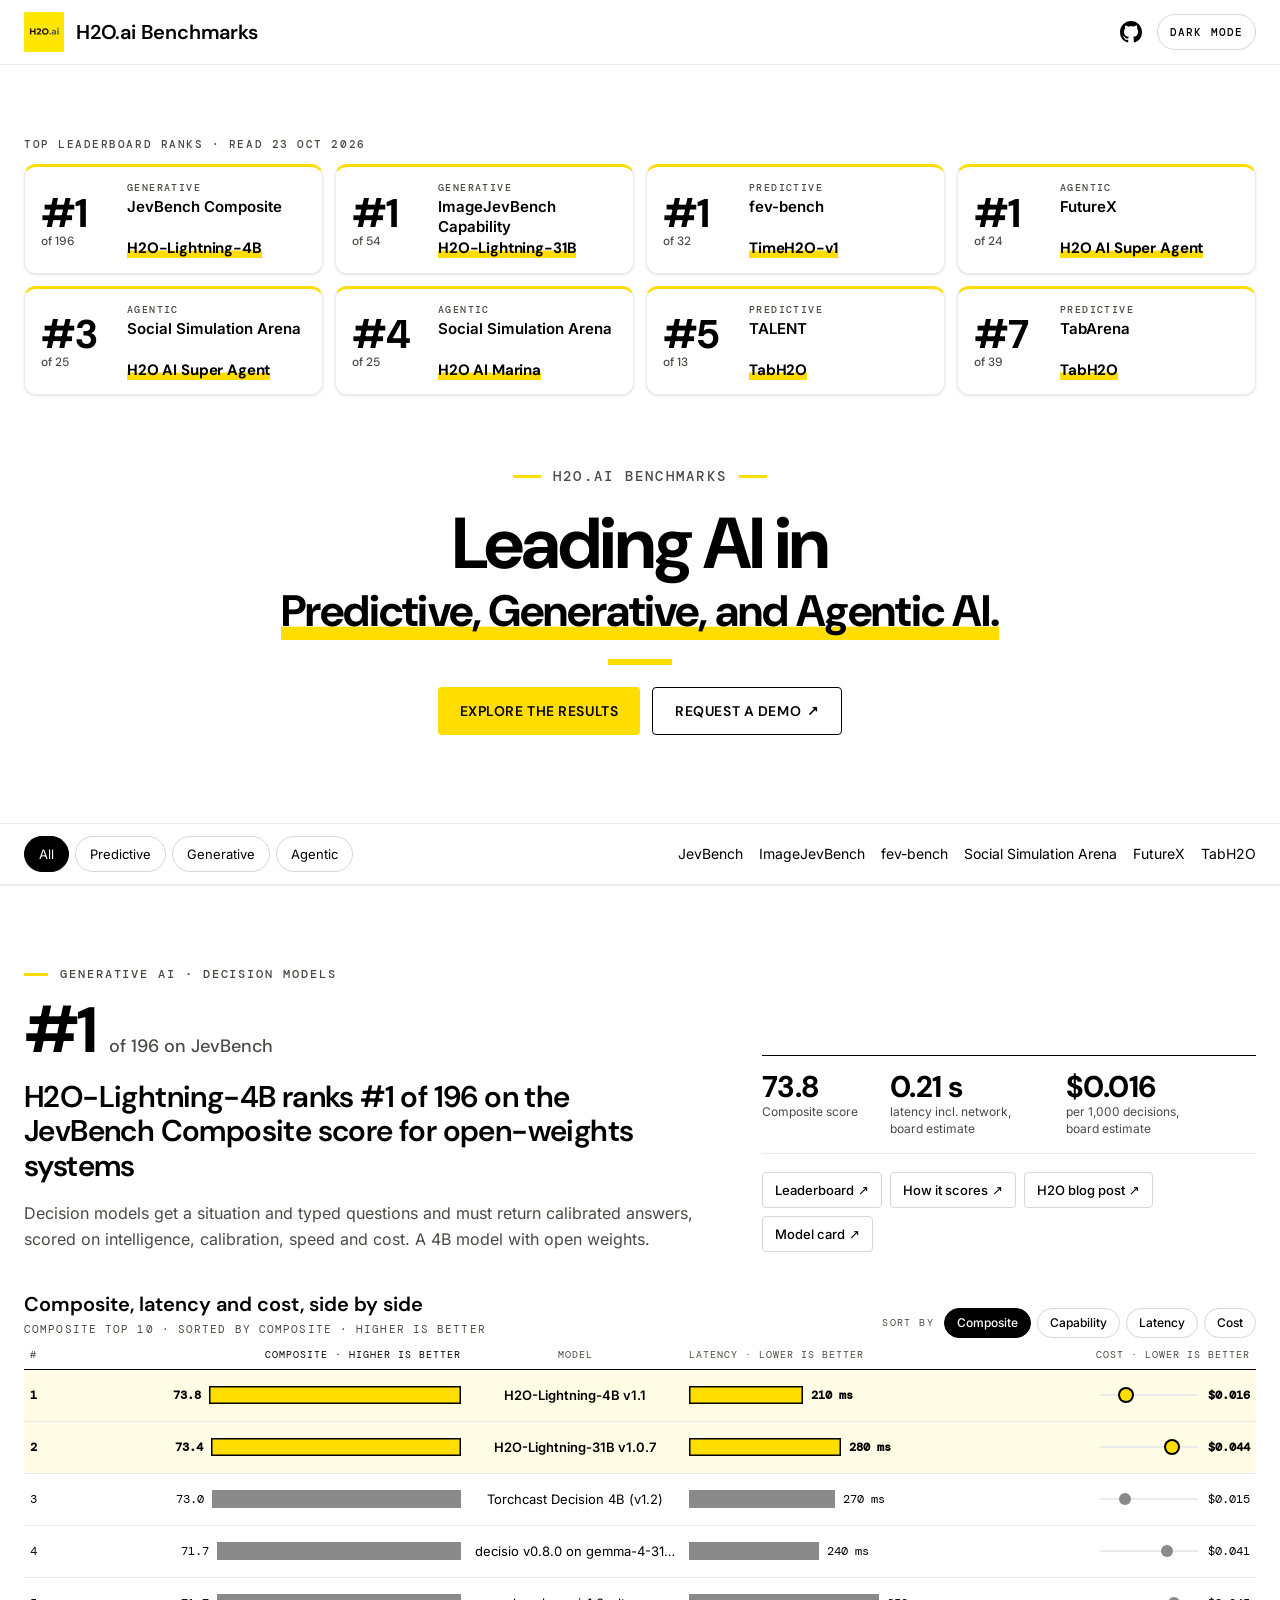
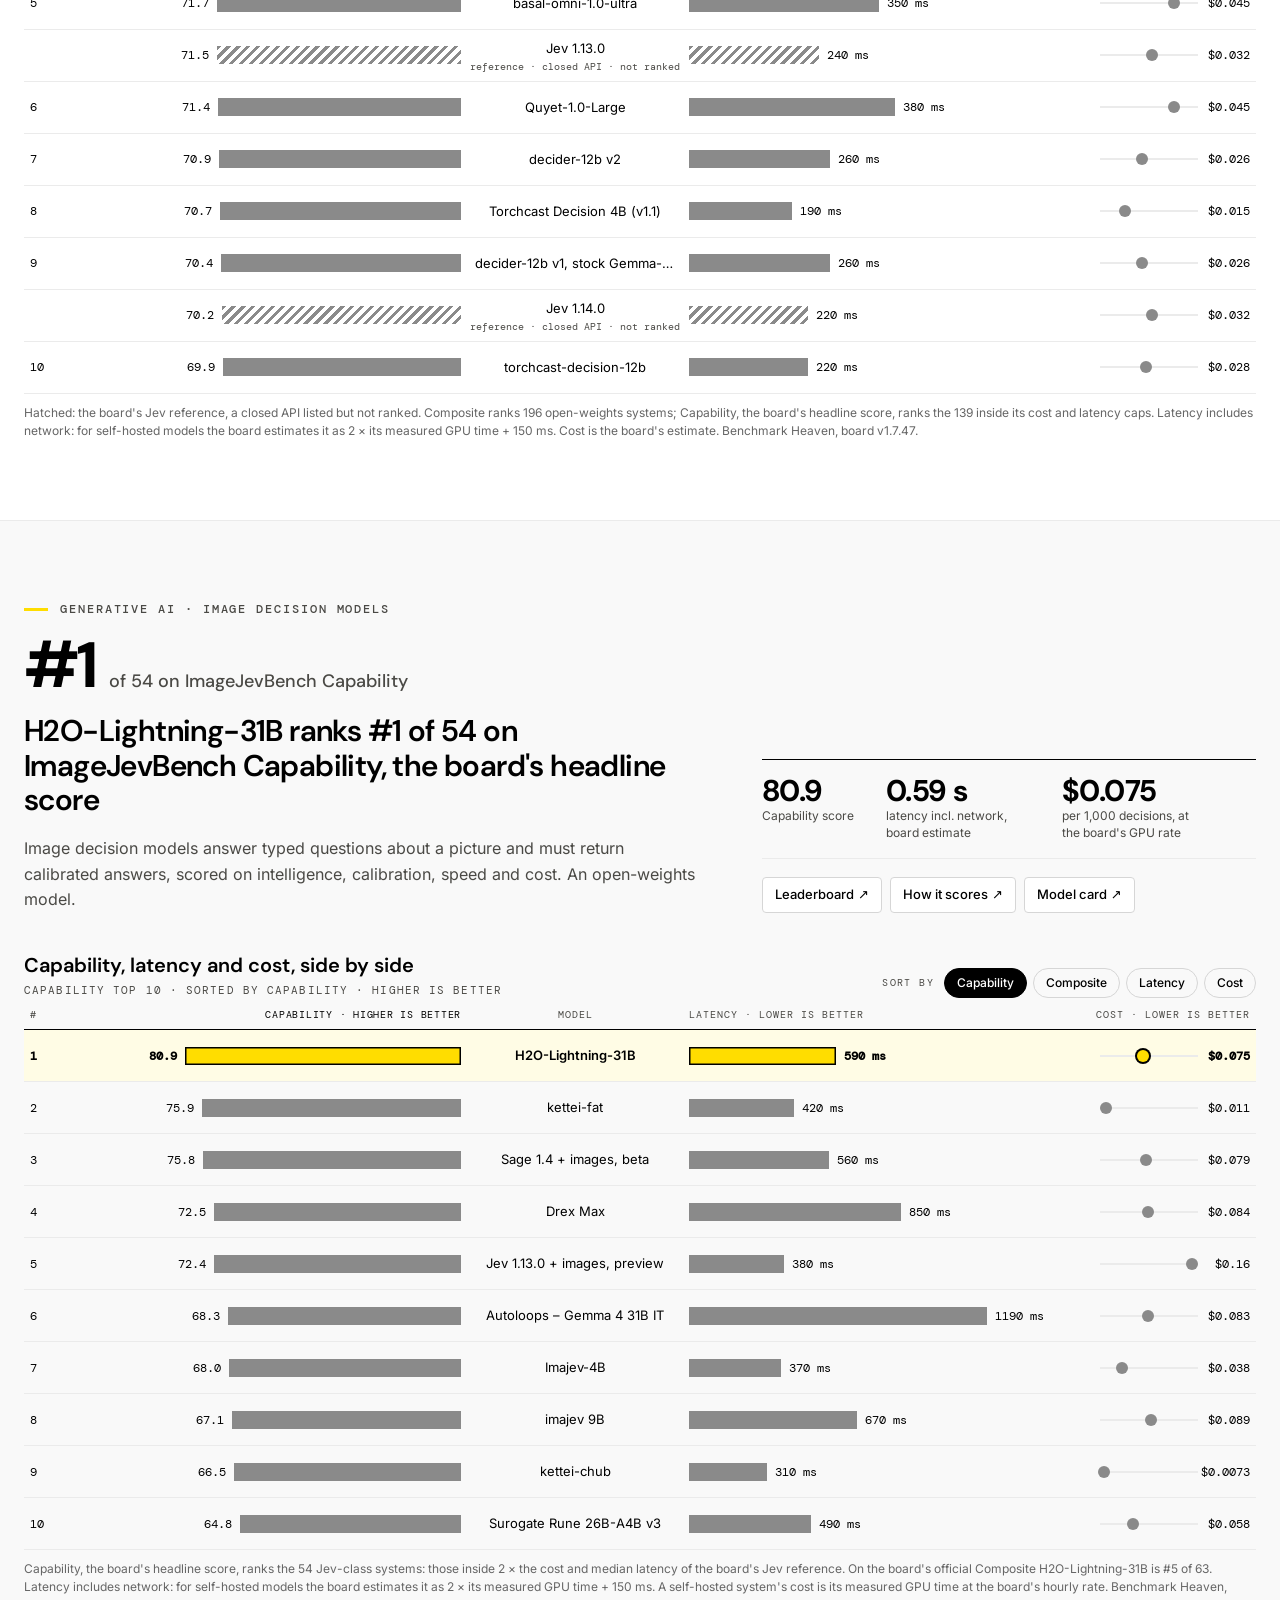
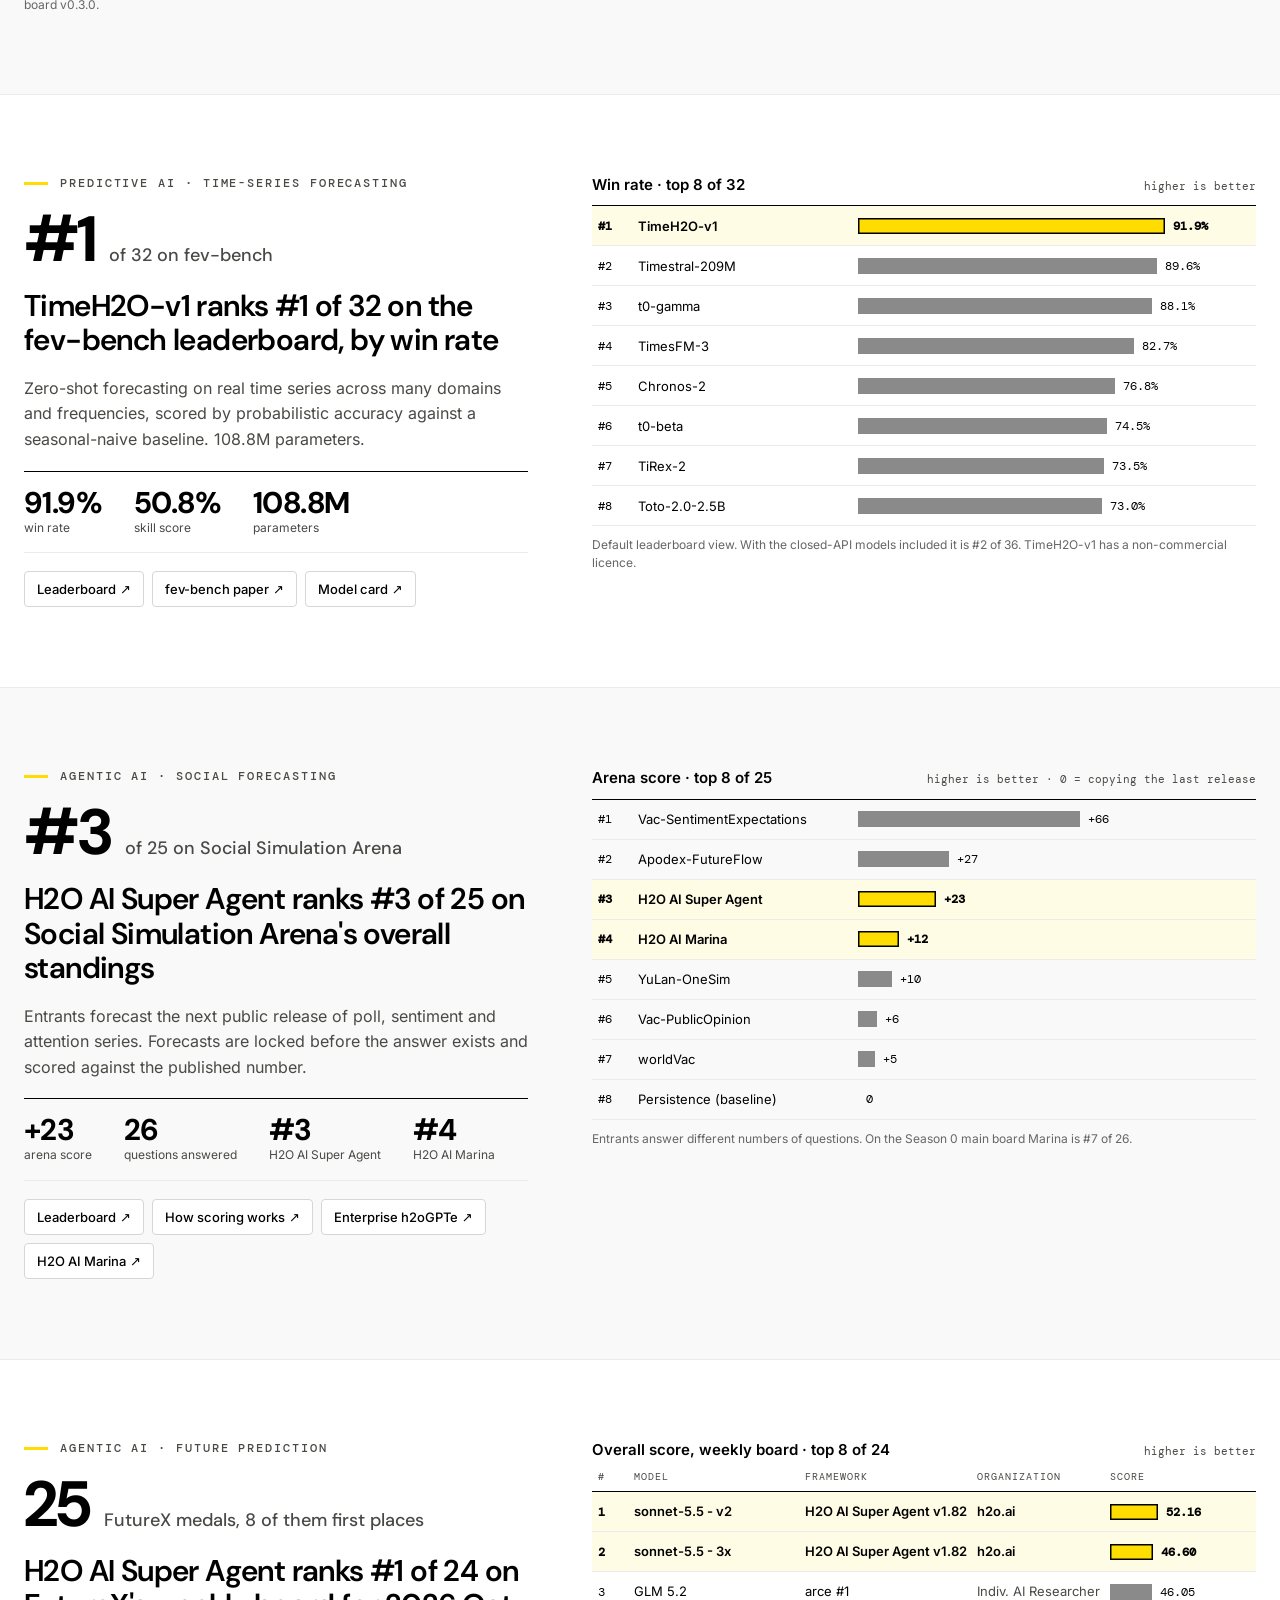
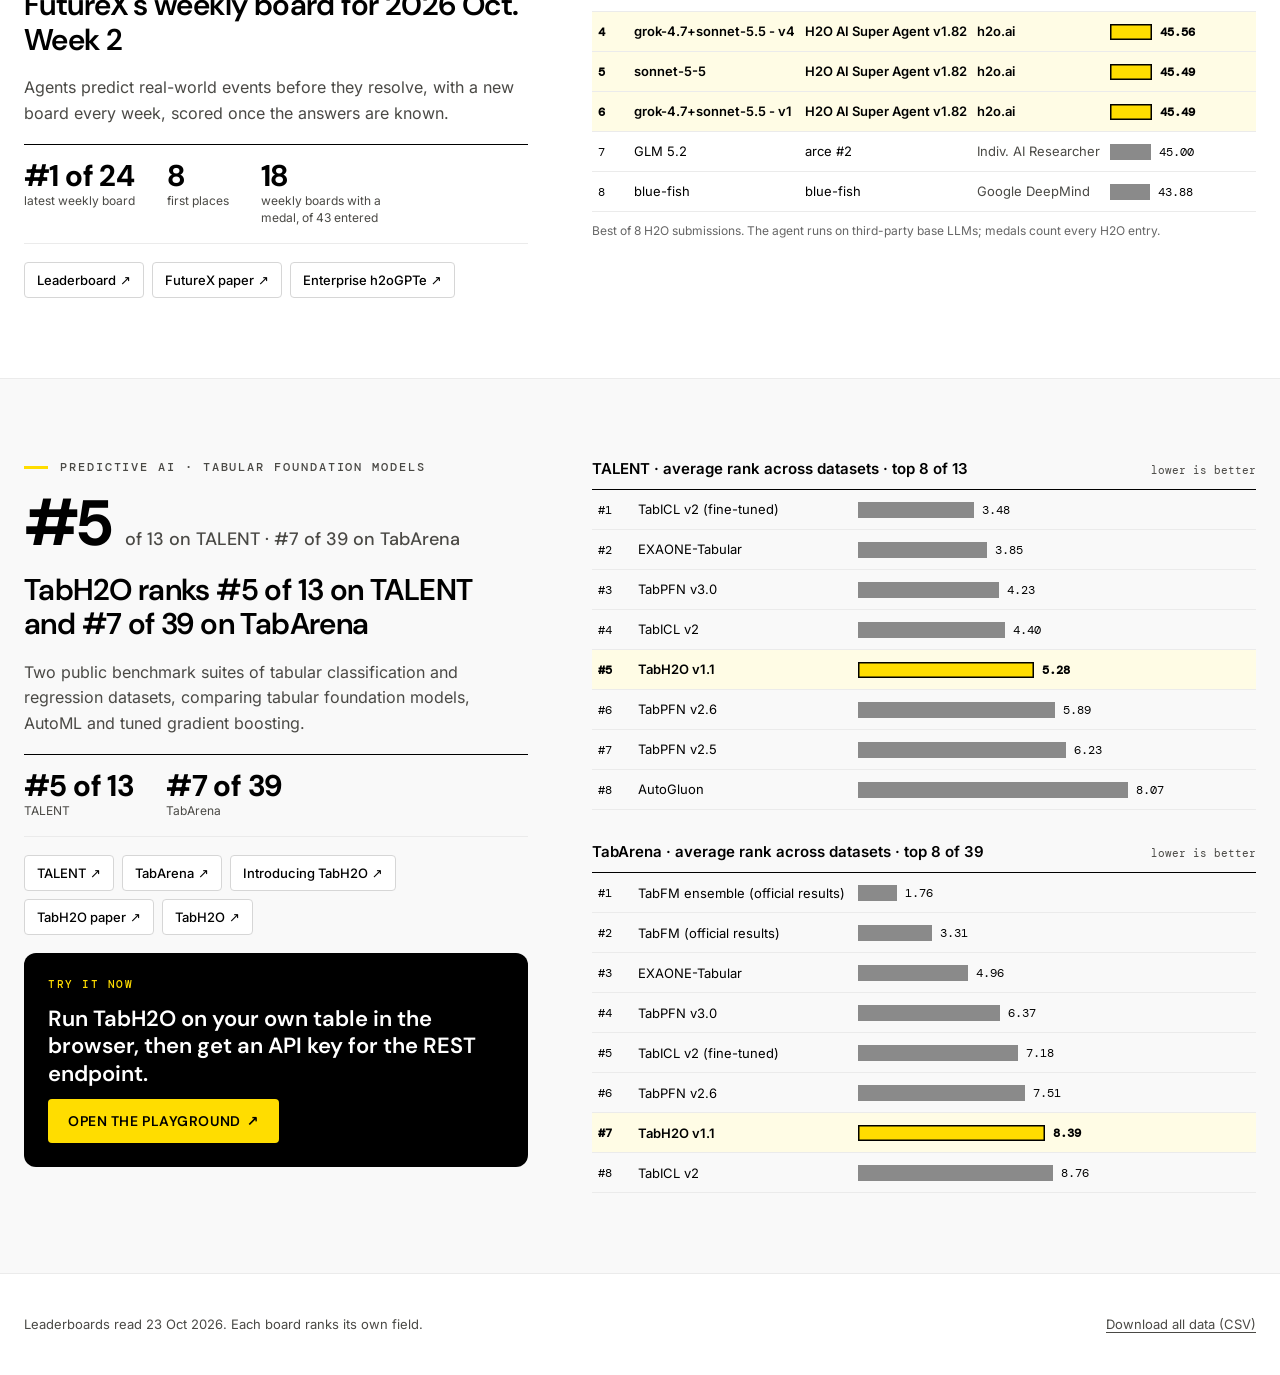
==== commit 7b3377e8: "Add ImageJevBench and update the ranks to the 2026-10-23 read All seven leaderboards were read again" ====
--- a/site/h2o-benchmarks.html
+++ b/site/h2o-benchmarks.html
@@ -233,7 +233,7 @@
 .ranks { min-width: 0; display: flex; flex-direction: column; gap: 12px; }
 .ranks-label { font: 500 11px/1.4 var(--font-mono); letter-spacing: .14em; text-transform: uppercase; color: var(--text-2); }
 .ranks-label time { white-space: nowrap; } /* where the label wraps, as on phones, the date stays whole */
-.tiles { display: grid; grid-template-columns: repeat(6, minmax(0, 1fr)); gap: 12px; }
+.tiles { display: grid; grid-template-columns: repeat(2, minmax(0, 1fr)); gap: 12px; }
 .tile { --tile-from: translateY(10px); display: flex; animation: fade-in 320ms ease backwards, tile-in 420ms var(--ease) backwards; animation-delay: calc(var(--i) * 70ms); }
 /* the whole tile is one link to its section (page.js shows the section first if the filter hides it) */
 .tile > a { flex: 1; min-width: 0; display: flex; flex-direction: column; gap: 8px; padding: 18px; background: var(--tile-bg); border: 1px solid var(--tile-border); border-top: var(--tile-top); border-radius: 12px; box-shadow: var(--tile-shadow); color: var(--text); text-decoration: none; transition: border-color 160ms ease, box-shadow 200ms ease, transform 200ms ease; }
@@ -249,22 +249,34 @@
 @keyframes tile-in { from { transform: var(--tile-from); } } /* the tiles rise; the board's rows slide in */
 @keyframes statement-rise { from { transform: translateY(12px); } }
 
-/* Seven tiles in one of four shapes, best rank first and never a lone tile (#85). 3 + 2 + 2 below 804 px: six
-   columns, each tile two wide, so the rows of two start at column 2, centred. 4 + 3 from 804 px, where four 180 px
-   tiles fit (756 px of content): eight columns, the fifth tile starting at column 2 centres the last three. 7 x 1 from
-   1280 px, where the wrap leaves seven tiles 166 px; their sides go to 14 px so that "H2O-Lightning-4B", which breaks
-   only at its hyphens, keeps one line. */
-.tile { grid-column: span 2; }
-.tile:nth-child(4), .tile:nth-child(6) { grid-column: 2 / span 2; }
-@media (min-width: 804px) {
+/* Eight tiles in one of four shapes, best rank first and never a lone tile (#120; #85 drew them for seven). From 721 px
+   a tile lies down, in a grid of its own: the rank at the left, the kind, the benchmark and the model at the right
+   (the board's row, in a card). 2 x 4 from 721 px, where the longest benchmark label fits one line; 4 + 4 from 1136 px,
+   where it may wrap, so its line is two lines tall and the model, the last line, stands at one height in every tile
+   (the rank is centred in the tile). One row of eight from 1500 px, in today's tile and type: the hero's column
+   widens to 1480 px at most (a max-width, so it is the window less its gutters below that), which leaves each tile 171
+   px, 138 of them for "H2O-Lightning-31B", which breaks only at its hyphens. */
+@media (min-width: 721px) {
+  .tile > a { display: grid; grid-template-columns: 72px minmax(0, 1fr); gap: 2px 14px; align-items: center; padding: 14px 16px; }
+  .tile-rank { grid-area: 1 / 1 / 4; font-size: 40px; }
+  .tile-of { display: block; margin-top: 2px; font-size: 12px; }
+  .tile-kind { grid-area: 1 / 2; }
+  .tile-board { grid-area: 2 / 2; }
+  .tile-who { grid-area: 3 / 2; }
+}
+@media (min-width: 1136px) {
+  .tiles { grid-template-columns: repeat(4, minmax(0, 1fr)); }
+  .tile > a { align-items: start; align-content: start; }
+  .tile-rank { align-self: center; }
+  .tile-board { min-height: 2.6em; } /* two lines of its 1.3 line height */
+}
+@media (min-width: 1500px) {
+  .hero-stack { max-width: 1480px; }
   .tiles { grid-template-columns: repeat(8, minmax(0, 1fr)); }
-  .tile:nth-child(4), .tile:nth-child(6) { grid-column: span 2; }
-  .tile:nth-child(5) { grid-column: 2 / span 2; }
-}
-@media (min-width: 1280px) {
-  .tiles { grid-template-columns: repeat(7, minmax(0, 1fr)); }
-  .tile, .tile:nth-child(n) { grid-column: auto; } /* one column each; :nth-child(n) outranks the rules above */
-  .tile > a { padding-inline: 14px; }
+  .tile > a { display: flex; flex-direction: column; align-items: stretch; gap: 8px; padding: 18px 14px; }
+  .tile-rank { grid-area: auto; align-self: auto; font-size: 48px; }
+  .tile-of { display: inline; margin-top: 0; font-size: 14px; }
+  .tile-kind, .tile-board, .tile-who { grid-area: auto; }
 }
 /* At 720 px and below the same list is Round 3 Split C's board: black in both themes (with a border in dark, on the
    black page), one row per rank, each row the link to its section. The kind sits above the benchmark: in a column of
@@ -393,7 +405,7 @@
 .pills [role="radio"] { min-height: 30px; padding: 0 12px; font-size: 12px; font-weight: 500; }
 .jev-scroll { overflow-x: auto; }
 .jev-inner { min-width: 680px; }
-.jev-cols, .jev-row { display: grid; grid-template-columns: 26px minmax(0, 1fr) 200px minmax(0, 1fr) 156px; gap: 14px; }
+.jev-cols, .jev-row, .jev-gap { display: grid; grid-template-columns: 26px minmax(0, 1fr) 200px minmax(0, 1fr) 156px; gap: 14px; }
 .jev-cols { align-items: end; padding-bottom: 8px; border-bottom: 1px solid var(--strong); font: 400 10px/1.3 var(--font-mono); letter-spacing: .1em; text-transform: uppercase; color: var(--text-2); }
 .jev-cols .col { transition: color 160ms ease; }
 .jev-cols .on { color: var(--text); }
@@ -401,8 +413,11 @@
 .col-model { text-align: center; }
 .col-cost { justify-self: end; white-space: nowrap; padding-right: 6px; } /* its text ends 6 px inside the chart's edge, as the Cost value does; a few px wider than the 150 px that leaves, it spills into the gap */
 .col-rank, .cell.rank { padding-left: 6px; } /* a rank sits 6 px inside its chart's edge, as .bars .pos does */
-.jev-rows { position: relative; height: calc(var(--rows) * 52px); }
-.jev-row { position: absolute; top: calc(var(--pos) * 52px); left: 0; right: 0; height: 52px; align-items: center; border-bottom: 1px solid var(--line); transition: top 600ms var(--ease), opacity 350ms ease 250ms, background-color 160ms ease; }
+.jev-rows { position: relative; height: calc(var(--rows) * 52px + var(--seps, 0) * 26px); transition: height 600ms var(--ease); } /* --rows and --seps: the rows and the ellipses of the set showing (page.js sets them per sort; the build writes the first sort's rows and it has no ellipsis) */
+.jev-row { position: absolute; top: calc(var(--pos) * 52px + var(--above, 0) * 26px); left: 0; right: 0; height: 52px; align-items: center; border-bottom: 1px solid var(--line); transition: top 600ms var(--ease), opacity 350ms ease 250ms, background-color 160ms ease; }
+/* An ellipsis (#119) stands where the ranks a set skips would, half a row high, its glyph at the left edge of the model column. --above: how many ellipses stand higher, which also moves every row below one. */
+.jev-gap { position: absolute; top: calc(var(--pos) * 52px + var(--above, 0) * 26px); left: 0; right: 0; height: 26px; align-items: center; color: var(--muted); transition: top 600ms var(--ease), opacity 350ms ease 250ms; }
+.jev-gap .gap-mark { grid-column: 3; justify-self: center; font: 400 24px/1 var(--font-mono); transform: translateY(-.27em); } /* centred on the model names; the dots sit on the baseline, so the glyph is lifted until they are mid-way up the separator */
 .jev-row:hover { background: var(--row-hover); }
 .jev-row.h2o { background: var(--h2o-bg); }
 .cell { display: flex; align-items: center; gap: 8px; min-width: 0; }
@@ -423,8 +438,8 @@
 .jev-row.h2o .dot { background: var(--yellow); box-shadow: 0 0 0 2px var(--text); }
 .cost .val { position: absolute; top: 4px; right: 6px; } /* 6 px inside the chart's right edge (a padding on the cell would not move it) */
 
-/* Two row sets. The Capability sort shows the board's Capability top ten and the reference, the others the Composite top
-   ten and the reference. A row in both sets carries the values and mark lengths of both, and the chart's data-sort picks:
+/* Two row sets. The Capability sort shows the board's Capability top ten, H2O's row where it ranks lower, and the
+   reference(s), the others the Composite top ten and the reference(s). A row in both sets carries the values and mark lengths of both, and the chart's data-sort picks:
    .when-capability shows only under Capability, .when-composite (and the Composite cell's Composite value) everywhere else; --w
    is a mark's length in the Composite set and --w-capability in the Capability set, each on its own scale. A row outside
    the set that is showing keeps its own length while it fades out, and page.js hides it once it has gone. */
@@ -434,7 +449,7 @@
 .cell .bar, .cost .dot { --f: var(--w, var(--w-capability)); }
 .jev-chart[data-sort="capability"] .cell .bar, .jev-chart[data-sort="capability"] .cost .dot { --f: var(--w-capability, var(--w)); }
 .col-composite .when-capability { letter-spacing: .075em; } /* a character longer than the Composite header: this keeps it on one line wherever that one fits, so the rows don't drop a line under Capability */
-.jev-row.is-out { opacity: 0; pointer-events: none; transition: top 600ms var(--ease), opacity 200ms ease, background-color 160ms ease; }
+.jev-row.is-out, .jev-gap.is-out { opacity: 0; pointer-events: none; transition: top 600ms var(--ease), opacity 200ms ease, background-color 160ms ease; }
 
 /* ---- motion: bars grow once, the first time a chart is in view (assets/page.js adds .js-motion and .is-drawn) */
 .bars .bar, .cell .bar, .ft .bar { transition: width 600ms var(--ease); transition-delay: calc(var(--i, var(--pos, 0)) * 35ms + var(--chart-delay, 0ms)); }
@@ -639,29 +654,55 @@
       radiogroup(group, function (radio) {
         var sort = radio.getAttribute("data-sort");
         var column = radio.getAttribute("data-column") || sort;
-        var rows = Array.prototype.slice.call(list.children);
+        var items = Array.prototype.slice.call(list.children);
+        // The list holds rows and the ellipses that stand in the place of the ranks a set skips (.jev-gap).
+        function isGap(item) {
+          return item.classList.contains("jev-gap");
+        }
+        var rows = items.filter(function (item) { return !isGap(item); });
+        var gaps = items.filter(isGap);
         // A row has a place in the order of each sort whose set of rows it is in (Capability has its own set, the
-        // other sorts share one): where it has none, the sort leaves the row out.
-        function place(row) {
-          var pos = row.getAttribute("data-pos-" + sort);
+        // other sorts share one): where it has none, the sort leaves the row out. An ellipsis has one too, the number
+        // of rows above it, as the row below it has.
+        function place(item) {
+          var pos = item.getAttribute("data-pos-" + sort);
           return pos === null ? null : Number(pos);
         }
+        // The places of the ellipses this sort shows, top to bottom. An item stands --above of them lower: the stylesheet
+        // adds half a row for each, and the list is that much taller (--seps).
+        var stops = gaps.map(place).filter(function (pos) { return pos !== null; }).sort(function (a, b) { return a - b; });
+        function stand(item) {
+          var pos = place(item);
+          var above = stops.filter(function (stop) { return isGap(item) ? stop < pos : stop <= pos; }).length;
+          item.style.setProperty("--pos", pos);
+          item.style.setProperty("--above", above);
+        }
         // Rows that join stand where they will be, transparent, before anything moves; they fade in below.
-        rows.forEach(function (row) {
-          if (row.hidden && place(row) !== null) {
-            row.classList.add("is-out");
-            row.style.setProperty("--pos", place(row));
-            row.hidden = false;
+        items.forEach(function (item) {
+          if (item.hidden && place(item) !== null) {
+            item.classList.add("is-out");
+            stand(item);
+            item.hidden = false;
           }
         });
         void list.offsetWidth; // commit that state before the rows move, fade and resize
         chart.setAttribute("data-sort", sort);
         chart.classList.add("is-sorting");
+        // The list is as tall as the set it shows: Capability's can be a row taller (H2O's, below the top ten) and
+        // half a row taller for each ellipsis.
+        list.style.setProperty("--rows", rows.filter(function (row) { return place(row) !== null; }).length);
+        list.style.setProperty("--seps", stops.length);
+        gaps.forEach(function (gap) {
+          if (place(gap) !== null) {
+            stand(gap);
+          }
+          gap.classList.toggle("is-out", place(gap) === null);
+        });
         // Each row carries its place and its number for every sort whose set it is in; the reference row has no number
         // and no cell text.
         rows.forEach(function (row) {
           if (place(row) !== null) {
-            row.style.setProperty("--pos", place(row));
+            stand(row);
           }
           row.classList.toggle("is-out", place(row) === null);
           // The number of this sort, where the row has one: a row that leaves the set has none for it, and keeps
@@ -680,8 +721,8 @@
         // and the list itself takes the new order, so a screen reader reads it as sorted too.
         window.clearTimeout(reorder);
         reorder = window.setTimeout(function () {
-          rows.forEach(function (row) {
-            row.hidden = place(row) === null;
+          items.forEach(function (item) {
+            item.hidden = place(item) === null;
           });
           rows.sort(function (a, b) {
             var pa = place(a);
@@ -689,6 +730,9 @@
             return pa === null || pb === null ? (pa === null) - (pb === null) : pa - pb;
           }).forEach(function (row) {
             list.appendChild(row);
+          });
+          gaps.forEach(function (gap) { // aria-hidden, so only the stylesheet places them: they follow the rows
+            list.appendChild(gap);
           });
         }, motion ? 650 : 0);
       });
@@ -748,8 +792,8 @@
 <section class="hero" aria-labelledby="hero-h">
 <div class="wrap hero-stack">
 <div class="ranks">
-<p class="ranks-label">Top leaderboard ranks · read <time datetime="2026-10-20"><span data-src="page#retrieved_at">20 Oct 2026</span></time></p>
-<ul class="tiles"><li class="tile" style="--i:0"><a href="#jevbench"><span class="tile-kind">Generative</span> <span class="tile-rank"><span data-src="jevbench/composite/h2o-lightning-4b#rank">#1</span><span class="tile-of"> of <span data-src="jevbench/composite/h2o-lightning-4b#of">184</span></span></span> <span class="tile-board">JevBench</span> <span class="tile-who"><span data-src="jevbench/composite/h2o-lightning-4b#subject">H2O-Lightning-4B</span></span></a></li><li class="tile" style="--i:1"><a href="#futurex"><span class="tile-kind">Agentic</span> <span class="tile-rank"><span data-src="futurex/2026-10-w2/h2ogpte-super-agent#rank">#1</span><span class="tile-of"> of <span data-src="futurex/2026-10-w2/h2ogpte-super-agent#of">24</span></span></span> <span class="tile-board">FutureX</span> <span class="tile-who"><span data-src="futurex/2026-10-w2/h2ogpte-super-agent#subject">H2O AI Super Agent</span></span></a></li><li class="tile" style="--i:2"><a href="#social-simulation-arena"><span class="tile-kind">Agentic</span> <span class="tile-rank"><span data-src="social-simulation-arena/overall-all/h2ogpte-super-agent#rank">#3</span><span class="tile-of"> of <span data-src="social-simulation-arena/overall-all/h2ogpte-super-agent#of">25</span></span></span> <span class="tile-board">Social Simulation Arena</span> <span class="tile-who"><span data-src="social-simulation-arena/overall-all/h2ogpte-super-agent#subject">H2O AI Super Agent</span></span></a></li><li class="tile" style="--i:3"><a href="#social-simulation-arena"><span class="tile-kind">Agentic</span> <span class="tile-rank"><span data-src="social-simulation-arena/overall-all/h2o-marina#rank">#4</span><span class="tile-of"> of <span data-src="social-simulation-arena/overall-all/h2o-marina#of">25</span></span></span> <span class="tile-board">Social Simulation Arena</span> <span class="tile-who"><span data-src="social-simulation-arena/overall-all/h2o-marina#subject">H2O AI Marina</span></span></a></li><li class="tile" style="--i:4"><a href="#fev-bench"><span class="tile-kind">Predictive</span> <span class="tile-rank"><span data-src="fev-bench/default-view@win_rate/timeh2o-v1-tiny#rank">#5</span><span class="tile-of"> of <span data-src="fev-bench/default-view@win_rate/timeh2o-v1-tiny#of">32</span></span></span> <span class="tile-board">fev-bench</span> <span class="tile-who"><span data-src="fev-bench/default-view@win_rate/timeh2o-v1-tiny#subject">TimeH2O-v1-tiny</span></span></a></li><li class="tile" style="--i:5"><a href="#tabh2o"><span class="tile-kind">Predictive</span> <span class="tile-rank"><span data-src="tabh2o-talent/one-entry-per-model/tabh2o#rank">#5</span><span class="tile-of"> of <span data-src="tabh2o-talent/one-entry-per-model/tabh2o#of">13</span></span></span> <span class="tile-board">TALENT</span> <span class="tile-who"><span data-src="tabh2o-talent/one-entry-per-model/tabh2o#subject">TabH2O</span></span></a></li><li class="tile" style="--i:6"><a href="#tabh2o"><span class="tile-kind">Predictive</span> <span class="tile-rank"><span data-src="tabh2o-tabarena/one-entry-per-model/tabh2o#rank">#7</span><span class="tile-of"> of <span data-src="tabh2o-tabarena/one-entry-per-model/tabh2o#of">39</span></span></span> <span class="tile-board">TabArena</span> <span class="tile-who"><span data-src="tabh2o-tabarena/one-entry-per-model/tabh2o#subject">TabH2O</span></span></a></li></ul>
+<p class="ranks-label">Top leaderboard ranks · read <time datetime="2026-10-23"><span data-src="page#retrieved_at">23 Oct 2026</span></time></p>
+<ul class="tiles"><li class="tile" style="--i:0"><a href="#jevbench"><span class="tile-kind">Generative</span> <span class="tile-rank"><span data-src="jevbench/composite/h2o-lightning-4b#rank">#1</span><span class="tile-of"> of <span data-src="jevbench/composite/h2o-lightning-4b#of">196</span></span></span> <span class="tile-board">JevBench Composite</span> <span class="tile-who"><span data-src="jevbench/composite/h2o-lightning-4b#subject">H2O-Lightning-4B</span></span></a></li><li class="tile" style="--i:1"><a href="#imagejevbench"><span class="tile-kind">Generative</span> <span class="tile-rank"><span data-src="imagejevbench/capability/h2o-lightning-31b#rank">#1</span><span class="tile-of"> of <span data-src="imagejevbench/capability/h2o-lightning-31b#of">54</span></span></span> <span class="tile-board">ImageJevBench Capability</span> <span class="tile-who"><span data-src="imagejevbench/capability/h2o-lightning-31b#subject">H2O-Lightning-31B</span></span></a></li><li class="tile" style="--i:2"><a href="#fev-bench"><span class="tile-kind">Predictive</span> <span class="tile-rank"><span data-src="fev-bench/default-view@win_rate/timeh2o-v1#rank">#1</span><span class="tile-of"> of <span data-src="fev-bench/default-view@win_rate/timeh2o-v1#of">32</span></span></span> <span class="tile-board">fev-bench</span> <span class="tile-who"><span data-src="fev-bench/default-view@win_rate/timeh2o-v1#subject">TimeH2O-v1</span></span></a></li><li class="tile" style="--i:3"><a href="#futurex"><span class="tile-kind">Agentic</span> <span class="tile-rank"><span data-src="futurex/2026-10-w2/h2ogpte-super-agent#rank">#1</span><span class="tile-of"> of <span data-src="futurex/2026-10-w2/h2ogpte-super-agent#of">24</span></span></span> <span class="tile-board">FutureX</span> <span class="tile-who"><span data-src="futurex/2026-10-w2/h2ogpte-super-agent#subject">H2O AI Super Agent</span></span></a></li><li class="tile" style="--i:4"><a href="#social-simulation-arena"><span class="tile-kind">Agentic</span> <span class="tile-rank"><span data-src="social-simulation-arena/overall-all/h2ogpte-super-agent#rank">#3</span><span class="tile-of"> of <span data-src="social-simulation-arena/overall-all/h2ogpte-super-agent#of">25</span></span></span> <span class="tile-board">Social Simulation Arena</span> <span class="tile-who"><span data-src="social-simulation-arena/overall-all/h2ogpte-super-agent#subject">H2O AI Super Agent</span></span></a></li><li class="tile" style="--i:5"><a href="#social-simulation-arena"><span class="tile-kind">Agentic</span> <span class="tile-rank"><span data-src="social-simulation-arena/overall-all/h2o-marina#rank">#4</span><span class="tile-of"> of <span data-src="social-simulation-arena/overall-all/h2o-marina#of">25</span></span></span> <span class="tile-board">Social Simulation Arena</span> <span class="tile-who"><span data-src="social-simulation-arena/overall-all/h2o-marina#subject">H2O AI Marina</span></span></a></li><li class="tile" style="--i:6"><a href="#tabh2o"><span class="tile-kind">Predictive</span> <span class="tile-rank"><span data-src="tabh2o-talent/one-entry-per-model/tabh2o#rank">#5</span><span class="tile-of"> of <span data-src="tabh2o-talent/one-entry-per-model/tabh2o#of">13</span></span></span> <span class="tile-board">TALENT</span> <span class="tile-who"><span data-src="tabh2o-talent/one-entry-per-model/tabh2o#subject">TabH2O</span></span></a></li><li class="tile" style="--i:7"><a href="#tabh2o"><span class="tile-kind">Predictive</span> <span class="tile-rank"><span data-src="tabh2o-tabarena/one-entry-per-model/tabh2o#rank">#7</span><span class="tile-of"> of <span data-src="tabh2o-tabarena/one-entry-per-model/tabh2o#of">39</span></span></span> <span class="tile-board">TabArena</span> <span class="tile-who"><span data-src="tabh2o-tabarena/one-entry-per-model/tabh2o#subject">TabH2O</span></span></a></li></ul>
 </div>
 <div class="statement">
 <p class="eyebrow">H2O.ai benchmarks</p>
@@ -762,13 +806,13 @@
 <nav class="section-bar" aria-label="Benchmarks on this page">
 <div class="wrap section-bar-inner">
 <div class="filters js-only" role="radiogroup" aria-label="Kind of AI"><button type="button" role="radio" aria-checked="true" tabindex="0" data-kind="all">All</button><button type="button" role="radio" aria-checked="false" tabindex="-1" data-kind="predictive">Predictive</button><button type="button" role="radio" aria-checked="false" tabindex="-1" data-kind="generative">Generative</button><button type="button" role="radio" aria-checked="false" tabindex="-1" data-kind="agentic">Agentic</button></div>
-<ul class="jumps"><li data-kind="generative"><a href="#jevbench">JevBench</a></li><li data-kind="predictive"><a href="#fev-bench">fev-bench</a></li><li data-kind="agentic"><a href="#social-simulation-arena">Social Simulation Arena</a></li><li data-kind="agentic"><a href="#futurex">FutureX</a></li><li data-kind="predictive"><a href="#tabh2o">TabH2O</a></li></ul>
+<ul class="jumps"><li data-kind="generative"><a href="#jevbench">JevBench</a></li><li data-kind="generative"><a href="#imagejevbench">ImageJevBench</a></li><li data-kind="predictive"><a href="#fev-bench">fev-bench</a></li><li data-kind="agentic"><a href="#social-simulation-arena">Social Simulation Arena</a></li><li data-kind="agentic"><a href="#futurex">FutureX</a></li><li data-kind="predictive"><a href="#tabh2o">TabH2O</a></li></ul>
 </div>
 </nav>
-<section class="bench" id="jevbench" data-kind="generative" aria-labelledby="jevbench-h"><div class="wrap bench-wide"><div class="text-row"><div class="story"><p class="eyebrow">Generative AI · Decision models</p><p class="big"><span class="big-num"><span data-src="jevbench/composite/h2o-lightning-4b#rank">#1</span></span> <span class="big-phrase">of <span data-src="jevbench/composite/h2o-lightning-4b#of">184</span> on <span data-src="jevbench#short_name">JevBench</span></span></p><h2 id="jevbench-h"><span data-src="jevbench/composite/h2o-lightning-4b#subject">H2O-Lightning-4B</span> ranks <span data-src="jevbench/composite/h2o-lightning-4b#rank">#1</span> of <span data-src="jevbench/composite/h2o-lightning-4b#of">184</span> on the JevBench Composite score for open-weights systems</h2><p class="description">Decision models get a situation and typed questions and must return calibrated answers, scored on intelligence, calibration, speed and cost. A <span data-src="jevbench/composite/h2o-lightning-4b#params_label">4B</span> model with open weights.</p></div><div class="facts"><dl class="stats"><div><dt>Composite score</dt><dd><span data-src="jevbench/composite/h2o-lightning-4b#score">72.5</span></dd></div><div><dt>latency incl. network, board estimate</dt><dd><span data-src="jevbench/composite/h2o-lightning-4b#latency_s">0.21 s</span></dd></div><div><dt>per <span data-src="jevbench/composite#cost_per_decisions">1,000</span> decisions, board estimate</dt><dd><span data-src="jevbench/composite/h2o-lightning-4b#cost_per_1k_usd">$0.021</span></dd></div></dl><ul class="links"><li><a href="https://benchmarkheaven.com/jev-models">Leaderboard<span aria-hidden="true"> ↗</span></a></li><li><a href="https://benchmarkheaven.com/jev-models/methodology">How it scores<span aria-hidden="true"> ↗</span></a></li><li><a href="https://h2o.ai/blog/2026/h2o-lightning-jevbench">H2O blog post<span aria-hidden="true"> ↗</span></a></li><li><a href="https://huggingface.co/h2oai/h2o-lightning-4b">Model card<span aria-hidden="true"> ↗</span></a></li></ul></div></div><div class="charts"><figure class="chart jev-chart" aria-labelledby="jevbench-side-by-side-title" data-chart data-sort="composite"><div class="jev-head"><div class="jev-titles"><p class="jev-title" id="jevbench-side-by-side-title">Composite, latency and cost, side by side</p><p class="jev-caption" aria-live="polite"><span class="when-composite">Composite</span><span class="when-capability">Capability</span> top <span class="when-composite"><span data-src="jevbench/composite#shown">10</span></span><span class="when-capability"><span data-src="jevbench/capability#shown">10</span></span> · sorted by <span class="sort-measure">Composite</span> · <span class="sort-direction">higher</span> is better</p></div><div class="sort js-only"><span class="sort-label" id="jevbench-sort-label">Sort by</span><div class="pills" role="radiogroup" aria-labelledby="jevbench-sort-label"><button type="button" role="radio" aria-checked="true" tabindex="0" data-sort="composite" data-column="composite" data-label="Composite" data-direction="higher">Composite</button><button type="button" role="radio" aria-checked="false" tabindex="-1" data-sort="capability" data-column="composite" data-label="Capability" data-direction="higher">Capability</button><button type="button" role="radio" aria-checked="false" tabindex="-1" data-sort="latency" data-column="latency" data-label="Latency" data-direction="lower">Latency</button><button type="button" role="radio" aria-checked="false" tabindex="-1" data-sort="cost" data-column="cost" data-label="Cost" data-direction="lower">Cost</button></div></div></div><div class="jev-scroll"><div class="jev-inner"><div class="jev-cols" aria-hidden="true"><span class="col col-rank">#</span><span class="col col-composite on"><span class="when-composite">Composite · higher is better</span><span class="when-capability">Capability · higher is better</span></span><span class="col col-model">Model</span><span class="col col-latency">Latency · lower is better</span><span class="col col-cost">Cost · lower is better</span></div><ol class="jev-rows" style="--rows:11"><li class="jev-row h2o" style="--pos:0" data-pos-composite="0" data-pos-capability="10" data-pos-latency="1" data-pos-cost="2" data-rank-composite="1" data-rank-capability="10" data-rank-latency="2" data-rank-cost="3"><span class="cell rank"><span class="val"><span class="sr-only">Rank </span><span class="num" data-src="jevbench/composite/h2o-lightning-4b#position">1</span></span></span><span class="cell comp"><span class="val"><span class="sr-only">Composite </span><span data-src="jevbench/composite/h2o-lightning-4b#score">72.5</span></span><span class="val when-capability"><span class="sr-only">Capability </span><span data-src="jevbench/composite/h2o-lightning-4b#capability">75.0</span></span><span class="bar" style="--w:0.7252;--w-capability:0.7500"></span></span><span class="cell model"><span class="nm" title="H2O-Lightning-4B v1.1 (H2O.ai, Qwen3.5-4B fine-tune, stock vLLM + open shim)"><span data-src="jevbench/composite/h2o-lightning-4b#name">H2O-Lightning-4B v1.1</span></span></span><span class="cell lat"><span class="bar" style="--w:0.4200;--w-capability:0.3500"></span><span class="val"><span class="sr-only">latency </span><span data-src="jevbench/composite/h2o-lightning-4b#latency_s">210 ms</span></span></span><span class="cell cost"><span class="track" aria-hidden="true"><span class="dot" style="--w:0.3500;--w-capability:0.3000"></span></span><span class="val"><span class="sr-only">cost </span><span data-src="jevbench/composite/h2o-lightning-4b#cost_per_1k_usd">$0.021</span></span></span></li><li class="jev-row" style="--pos:1" data-pos-composite="1" data-pos-latency="7" data-pos-cost="0" data-rank-composite="2" data-rank-latency="7" data-rank-cost="1"><span class="cell rank"><span class="val"><span class="sr-only">Rank </span><span class="num" data-src="jevbench/composite/torchcast-decision-4b-v1.2#position">2</span></span></span><span class="cell comp"><span class="val"><span class="sr-only">Composite </span><span data-src="jevbench/composite/torchcast-decision-4b-v1.2#score">71.8</span></span><span class="bar" style="--w:0.7184"></span></span><span class="cell model"><span class="nm" title="Torchcast Decision 4B (v1.2)"><span data-src="jevbench/composite/torchcast-decision-4b-v1.2#name">Torchcast Decision 4B (v1.2)</span></span></span><span class="cell lat"><span class="bar" style="--w:0.5400"></span><span class="val"><span class="sr-only">latency </span><span data-src="jevbench/composite/torchcast-decision-4b-v1.2#latency_s">270 ms</span></span></span><span class="cell cost"><span class="track" aria-hidden="true"><span class="dot" style="--w:0.3333"></span></span><span class="val"><span class="sr-only">cost </span><span data-src="jevbench/composite/torchcast-decision-4b-v1.2#cost_per_1k_usd">$0.020</span></span></span></li><li class="jev-row" style="--pos:2" data-pos-composite="2" data-pos-capability="0" data-pos-latency="8" data-pos-cost="9" data-rank-composite="3" data-rank-capability="1" data-rank-latency="8" data-rank-cost="9"><span class="cell rank"><span class="val"><span class="sr-only">Rank </span><span class="num" data-src="jevbench/composite/basal-omni-1.0-ultra#position">3</span></span></span><span class="cell comp"><span class="val"><span class="sr-only">Composite </span><span data-src="jevbench/composite/basal-omni-1.0-ultra#score">71.8</span></span><span class="val when-capability"><span class="sr-only">Capability </span><span data-src="jevbench/composite/basal-omni-1.0-ultra#capability">82.5</span></span><span class="bar" style="--w:0.7176;--w-capability:0.8254"></span></span><span class="cell model"><span class="nm" title="basal-omni-1.0-ultra (Remek Kinas, Gemma-4-31B-it + merged LoRA, typed-decision readout, self-hosted)"><span data-src="jevbench/composite/basal-omni-1.0-ultra#name">basal-omni-1.0-ultra</span></span></span><span class="cell lat"><span class="bar" style="--w:0.7000;--w-capability:0.5833"></span><span class="val"><span class="sr-only">latency </span><span data-src="jevbench/composite/basal-omni-1.0-ultra#latency_s">350 ms</span></span></span><span class="cell cost"><span class="track" aria-hidden="true"><span class="dot" style="--w:0.7500;--w-capability:0.6429"></span></span><span class="val"><span class="sr-only">cost </span><span data-src="jevbench/composite/basal-omni-1.0-ultra#cost_per_1k_usd">$0.045</span></span></span></li><li class="jev-row" style="--pos:3" data-pos-composite="3" data-pos-capability="4" data-pos-latency="3" data-pos-cost="8" data-rank-composite="4" data-rank-capability="5" data-rank-latency="4" data-rank-cost="8"><span class="cell rank"><span class="val"><span class="sr-only">Rank </span><span class="num" data-src="jevbench/composite/decisio-gemma-4-31b-v080#position">4</span></span></span><span class="cell comp"><span class="val"><span class="sr-only">Composite </span><span data-src="jevbench/composite/decisio-gemma-4-31b-v080#score">71.7</span></span><span class="val when-capability"><span class="sr-only">Capability </span><span data-src="jevbench/composite/decisio-gemma-4-31b-v080#capability">79.6</span></span><span class="bar" style="--w:0.7169;--w-capability:0.7957"></span></span><span class="cell model"><span class="nm" title="decisio v0.8.0 on gemma-4-31B-it (frozen, FP8 on load, one prefill per state, self-hosted)"><span data-src="jevbench/composite/decisio-gemma-4-31b-v080#name">decisio v0.8.0 on gemma-4-31B-it</span></span></span><span class="cell lat"><span class="bar" style="--w:0.4800;--w-capability:0.4000"></span><span class="val"><span class="sr-only">latency </span><span data-src="jevbench/composite/decisio-gemma-4-31b-v080#latency_s">240 ms</span></span></span><span class="cell cost"><span class="track" aria-hidden="true"><span class="dot" style="--w:0.6833;--w-capability:0.5857"></span></span><span class="val"><span class="sr-only">cost </span><span data-src="jevbench/composite/decisio-gemma-4-31b-v080#cost_per_1k_usd">$0.041</span></span></span></li><li class="jev-row ref" style="--pos:4" data-pos-composite="4" data-pos-capability="8" data-pos-latency="4" data-pos-cost="7"><span class="cell rank"></span><span class="cell comp"><span class="val"><span class="sr-only">Composite </span><span data-src="jevbench/composite/jev-1.13.0#score">71.5</span></span><span class="val when-capability"><span class="sr-only">Capability </span><span data-src="jevbench/composite/jev-1.13.0#capability">77.1</span></span><span class="bar" style="--w:0.7149;--w-capability:0.7713"></span></span><span class="cell model"><span class="nm" title="Jev 1.13.0 (TypeSafe AI)"><span data-src="jevbench/composite/jev-1.13.0#name">Jev 1.13.0</span></span><span class="sub">reference · closed API · not ranked</span></span><span class="cell lat"><span class="bar" style="--w:0.4800;--w-capability:0.4000"></span><span class="val"><span class="sr-only">latency </span><span data-src="jevbench/composite/jev-1.13.0#latency_s">240 ms</span></span></span><span class="cell cost"><span class="track" aria-hidden="true"><span class="dot" style="--w:0.5333;--w-capability:0.4571"></span></span><span class="val"><span class="sr-only">cost </span><span data-src="jevbench/composite/jev-1.13.0#cost_per_1k_usd">$0.032</span></span></span></li><li class="jev-row" style="--pos:5" data-pos-composite="5" data-pos-capability="1" data-pos-latency="9" data-pos-cost="10" data-rank-composite="5" data-rank-capability="2" data-rank-latency="9" data-rank-cost="10"><span class="cell rank"><span class="val"><span class="sr-only">Rank </span><span class="num" data-src="jevbench/composite/quyet-1-0-large#position">5</span></span></span><span class="cell comp"><span class="val"><span class="sr-only">Composite </span><span data-src="jevbench/composite/quyet-1-0-large#score">71.4</span></span><span class="val when-capability"><span class="sr-only">Capability </span><span data-src="jevbench/composite/quyet-1-0-large#capability">81.7</span></span><span class="bar" style="--w:0.7139;--w-capability:0.8169"></span></span><span class="cell model"><span class="nm" title="Quyet-1.0-Large (Chinh Nguyen, Gemma-4-31B decoder, option-letter logits)"><span data-src="jevbench/composite/quyet-1-0-large#name">Quyet-1.0-Large</span></span></span><span class="cell lat"><span class="bar" style="--w:0.7600;--w-capability:0.6333"></span><span class="val"><span class="sr-only">latency </span><span data-src="jevbench/composite/quyet-1-0-large#latency_s">380 ms</span></span></span><span class="cell cost"><span class="track" aria-hidden="true"><span class="dot" style="--w:0.7500;--w-capability:0.6429"></span></span><span class="val"><span class="sr-only">cost </span><span data-src="jevbench/composite/quyet-1-0-large#cost_per_1k_usd">$0.045</span></span></span></li><li class="jev-row" style="--pos:6" data-pos-composite="6" data-pos-latency="5" data-pos-cost="3" data-rank-composite="6" data-rank-latency="5" data-rank-cost="4"><span class="cell rank"><span class="val"><span class="sr-only">Rank </span><span class="num" data-src="jevbench/composite/decider-12b#position">6</span></span></span><span class="cell comp"><span class="val"><span class="sr-only">Composite </span><span data-src="jevbench/composite/decider-12b#score">70.9</span></span><span class="bar" style="--w:0.7088"></span></span><span class="cell model"><span class="nm" title="decider-12b v2 (Mapika)"><span data-src="jevbench/composite/decider-12b#name">decider-12b v2</span></span></span><span class="cell lat"><span class="bar" style="--w:0.5200"></span><span class="val"><span class="sr-only">latency </span><span data-src="jevbench/composite/decider-12b#latency_s">260 ms</span></span></span><span class="cell cost"><span class="track" aria-hidden="true"><span class="dot" style="--w:0.4333"></span></span><span class="val"><span class="sr-only">cost </span><span data-src="jevbench/composite/decider-12b#cost_per_1k_usd">$0.026</span></span></span></li><li class="jev-row" style="--pos:7" data-pos-composite="7" data-pos-latency="6" data-pos-cost="4" data-rank-composite="7" data-rank-latency="6" data-rank-cost="5"><span class="cell rank"><span class="val"><span class="sr-only">Rank </span><span class="num" data-src="jevbench/composite/decider-12b-v1#position">7</span></span></span><span class="cell comp"><span class="val"><span class="sr-only">Composite </span><span data-src="jevbench/composite/decider-12b-v1#score">70.4</span></span><span class="bar" style="--w:0.7042"></span></span><span class="cell model"><span class="nm" title="decider-12b v1, stock Gemma-4-12B-it (Mapika)"><span data-src="jevbench/composite/decider-12b-v1#name">decider-12b v1, stock Gemma-4-12B-it</span></span></span><span class="cell lat"><span class="bar" style="--w:0.5200"></span><span class="val"><span class="sr-only">latency </span><span data-src="jevbench/composite/decider-12b-v1#latency_s">260 ms</span></span></span><span class="cell cost"><span class="track" aria-hidden="true"><span class="dot" style="--w:0.4333"></span></span><span class="val"><span class="sr-only">cost </span><span data-src="jevbench/composite/decider-12b-v1#cost_per_1k_usd">$0.026</span></span></span></li><li class="jev-row" style="--pos:8" data-pos-composite="8" data-pos-latency="2" data-pos-cost="5" data-rank-composite="8" data-rank-latency="3" data-rank-cost="6"><span class="cell rank"><span class="val"><span class="sr-only">Rank </span><span class="num" data-src="jevbench/composite/torchcast-decision-12b#position">8</span></span></span><span class="cell comp"><span class="val"><span class="sr-only">Composite </span><span data-src="jevbench/composite/torchcast-decision-12b#score">69.9</span></span><span class="bar" style="--w:0.6991"></span></span><span class="cell model"><span class="nm" title="torchcast-decision-12b (Torchcast AI, Gemma-4-12B fine-tune, option-letter logprob readout)"><span data-src="jevbench/composite/torchcast-decision-12b#name">torchcast-decision-12b</span></span></span><span class="cell lat"><span class="bar" style="--w:0.4400"></span><span class="val"><span class="sr-only">latency </span><span data-src="jevbench/composite/torchcast-decision-12b#latency_s">220 ms</span></span></span><span class="cell cost"><span class="track" aria-hidden="true"><span class="dot" style="--w:0.4667"></span></span><span class="val"><span class="sr-only">cost </span><span data-src="jevbench/composite/torchcast-decision-12b#cost_per_1k_usd">$0.028</span></span></span></li><li class="jev-row" style="--pos:9" data-pos-composite="9" data-pos-latency="0" data-pos-cost="1" data-rank-composite="9" data-rank-latency="1" data-rank-cost="2"><span class="cell rank"><span class="val"><span class="sr-only">Rank </span><span class="num" data-src="jevbench/composite/torchcast-decision-4b-v1.1#position">9</span></span></span><span class="cell comp"><span class="val"><span class="sr-only">Composite </span><span data-src="jevbench/composite/torchcast-decision-4b-v1.1#score">69.6</span></span><span class="bar" style="--w:0.6956"></span></span><span class="cell model"><span class="nm" title="Torchcast Decision 4B (v1.1)"><span data-src="jevbench/composite/torchcast-decision-4b-v1.1#name">Torchcast Decision 4B (v1.1)</span></span></span><span class="cell lat"><span class="bar" style="--w:0.3800"></span><span class="val"><span class="sr-only">latency </span><span data-src="jevbench/composite/torchcast-decision-4b-v1.1#latency_s">190 ms</span></span></span><span class="cell cost"><span class="track" aria-hidden="true"><span class="dot" style="--w:0.3333"></span></span><span class="val"><span class="sr-only">cost </span><span data-src="jevbench/composite/torchcast-decision-4b-v1.1#cost_per_1k_usd">$0.020</span></span></span></li><li class="jev-row" style="--pos:10" data-pos-composite="10" data-pos-latency="10" data-pos-cost="6" data-rank-composite="10" data-rank-latency="10" data-rank-cost="7"><span class="cell rank"><span class="val"><span class="sr-only">Rank </span><span class="num" data-src="jevbench/composite/winnow-12b#position">10</span></span></span><span class="cell comp"><span class="val"><span class="sr-only">Composite </span><span data-src="jevbench/composite/winnow-12b#score">68.9</span></span><span class="bar" style="--w:0.6889"></span></span><span class="cell model"><span class="nm" title="Winnow-12B Q8"><span data-src="jevbench/composite/winnow-12b#name">Winnow-12B Q8</span></span></span><span class="cell lat"><span class="bar" style="--w:0.7600"></span><span class="val"><span class="sr-only">latency </span><span data-src="jevbench/composite/winnow-12b#latency_s">380 ms</span></span></span><span class="cell cost"><span class="track" aria-hidden="true"><span class="dot" style="--w:0.4667"></span></span><span class="val"><span class="sr-only">cost </span><span data-src="jevbench/composite/winnow-12b#cost_per_1k_usd">$0.028</span></span></span></li><li class="jev-row" hidden style="--pos:2" data-pos-capability="2" data-rank-capability="3"><span class="cell rank"><span class="val"><span class="sr-only">Rank </span><span class="num" data-src="jevbench/capability/jeff_1_0_large#position">3</span></span></span><span class="cell comp"><span class="val when-capability"><span class="sr-only">Capability </span><span data-src="jevbench/composite/jeff_1_0_large#capability">81.5</span></span><span class="bar" style="--w-capability:0.8150"></span></span><span class="cell model"><span class="nm" title="Jeff-1.0-Large"><span data-src="jevbench/composite/jeff_1_0_large#name">Jeff-1.0-Large</span></span></span><span class="cell lat"><span class="bar" style="--w-capability:0.5167"></span><span class="val"><span class="sr-only">latency </span><span data-src="jevbench/composite/jeff_1_0_large#latency_s">310 ms</span></span></span><span class="cell cost"><span class="track" aria-hidden="true"><span class="dot" style="--w-capability:0.7000"></span></span><span class="val"><span class="sr-only">cost </span><span data-src="jevbench/composite/jeff_1_0_large#cost_per_1k_usd">$0.049</span></span></span></li><li class="jev-row" hidden style="--pos:3" data-pos-capability="3" data-rank-capability="4"><span class="cell rank"><span class="val"><span class="sr-only">Rank </span><span class="num" data-src="jevbench/capability/metask_jev_rain_31b_trained_v3#position">4</span></span></span><span class="cell comp"><span class="val when-capability"><span class="sr-only">Capability </span><span data-src="jevbench/composite/metask_jev_rain_31b_trained_v3#capability">79.6</span></span><span class="bar" style="--w-capability:0.7960"></span></span><span class="cell model"><span class="nm" title="metask-jev-rain-31B-trained service v3"><span data-src="jevbench/composite/metask_jev_rain_31b_trained_v3#name">metask-jev-rain-31B-trained service v3</span></span></span><span class="cell lat"><span class="bar" style="--w-capability:0.8500"></span><span class="val"><span class="sr-only">latency </span><span data-src="jevbench/composite/metask_jev_rain_31b_trained_v3#latency_s">510 ms</span></span></span><span class="cell cost"><span class="track" aria-hidden="true"><span class="dot" style="--w-capability:0.7714"></span></span><span class="val"><span class="sr-only">cost </span><span data-src="jevbench/composite/metask_jev_rain_31b_trained_v3#cost_per_1k_usd">$0.054</span></span></span></li><li class="jev-row" hidden style="--pos:5" data-pos-capability="5" data-rank-capability="6"><span class="cell rank"><span class="val"><span class="sr-only">Rank </span><span class="num" data-src="jevbench/capability/metask_jev_rain_31b_trained#position">6</span></span></span><span class="cell comp"><span class="val when-capability"><span class="sr-only">Capability </span><span data-src="jevbench/composite/metask_jev_rain_31b_trained#capability">78.9</span></span><span class="bar" style="--w-capability:0.7891"></span></span><span class="cell model"><span class="nm" title="metask-jev-rain-31B-trained"><span data-src="jevbench/composite/metask_jev_rain_31b_trained#name">metask-jev-rain-31B-trained</span></span></span><span class="cell lat"><span class="bar" style="--w-capability:0.9500"></span><span class="val"><span class="sr-only">latency </span><span data-src="jevbench/composite/metask_jev_rain_31b_trained#latency_s">570 ms</span></span></span><span class="cell cost"><span class="track" aria-hidden="true"><span class="dot" style="--w-capability:0.7000"></span></span><span class="val"><span class="sr-only">cost </span><span data-src="jevbench/composite/metask_jev_rain_31b_trained#cost_per_1k_usd">$0.049</span></span></span></li><li class="jev-row" hidden style="--pos:6" data-pos-capability="6" data-rank-capability="7"><span class="cell rank"><span class="val"><span class="sr-only">Rank </span><span class="num" data-src="jevbench/capability/metask_jev_rain_12b_trained#position">7</span></span></span><span class="cell comp"><span class="val when-capability"><span class="sr-only">Capability </span><span data-src="jevbench/composite/metask_jev_rain_12b_trained#capability">77.9</span></span><span class="bar" style="--w-capability:0.7787"></span></span><span class="cell model"><span class="nm" title="metask-jev-rain-12B-trained"><span data-src="jevbench/composite/metask_jev_rain_12b_trained#name">metask-jev-rain-12B-trained</span></span></span><span class="cell lat"><span class="bar" style="--w-capability:0.6333"></span><span class="val"><span class="sr-only">latency </span><span data-src="jevbench/composite/metask_jev_rain_12b_trained#latency_s">380 ms</span></span></span><span class="cell cost"><span class="track" aria-hidden="true"><span class="dot" style="--w-capability:0.5857"></span></span><span class="val"><span class="sr-only">cost </span><span data-src="jevbench/composite/metask_jev_rain_12b_trained#cost_per_1k_usd">$0.041</span></span></span></li><li class="jev-row" hidden style="--pos:7" data-pos-capability="7" data-rank-capability="8"><span class="cell rank"><span class="val"><span class="sr-only">Rank </span><span class="num" data-src="jevbench/capability/deck31b#position">8</span></span></span><span class="cell comp"><span class="val when-capability"><span class="sr-only">Capability </span><span data-src="jevbench/composite/deck31b#capability">77.6</span></span><span class="bar" style="--w-capability:0.7759"></span></span><span class="cell model"><span class="nm" title="deck-31B (krishna765, frozen Gemma-4-31B-it, TorchAO FP8 dynamic)"><span data-src="jevbench/composite/deck31b#name">deck-31B</span></span></span><span class="cell lat"><span class="bar" style="--w-capability:0.6667"></span><span class="val"><span class="sr-only">latency </span><span data-src="jevbench/composite/deck31b#latency_s">400 ms</span></span></span><span class="cell cost"><span class="track" aria-hidden="true"><span class="dot" style="--w-capability:0.6857"></span></span><span class="val"><span class="sr-only">cost </span><span data-src="jevbench/composite/deck31b#cost_per_1k_usd">$0.048</span></span></span></li><li class="jev-row" hidden style="--pos:9" data-pos-capability="9" data-rank-capability="9"><span class="cell rank"><span class="val"><span class="sr-only">Rank </span><span class="num" data-src="jevbench/capability/rene-1-31b-fp8#position">9</span></span></span><span class="cell comp"><span class="val when-capability"><span class="sr-only">Capability </span><span data-src="jevbench/composite/rene-1-31b-fp8#capability">76.0</span></span><span class="bar" style="--w-capability:0.7595"></span></span><span class="cell model"><span class="nm" title="René-1 31B FP8 (salfatigroup, Gemma 4 31B full fine-tune, one-pass option readout)"><span data-src="jevbench/composite/rene-1-31b-fp8#name">René-1 31B FP8</span></span></span><span class="cell lat"><span class="bar" style="--w-capability:0.6167"></span><span class="val"><span class="sr-only">latency </span><span data-src="jevbench/composite/rene-1-31b-fp8#latency_s">370 ms</span></span></span><span class="cell cost"><span class="track" aria-hidden="true"><span class="dot" style="--w-capability:0.9000"></span></span><span class="val"><span class="sr-only">cost </span><span data-src="jevbench/composite/rene-1-31b-fp8#cost_per_1k_usd">$0.063</span></span></span></li></ol></div></div><p class="note">Hatched: the board&#x27;s Jev reference, a closed API listed but not ranked. Composite ranks <span data-src="jevbench/composite/h2o-lightning-4b#of">184</span> open-weights systems; Capability, the board&#x27;s headline score, ranks the <span data-src="jevbench/capability#n">131</span> inside its cost and latency caps. Latency includes network: for self-hosted models the board estimates it as <span data-src="jevbench/composite#latency_rule.factor">2</span> × its measured GPU time + <span data-src="jevbench/composite#latency_rule.offset_ms">150</span> ms. Cost is the board&#x27;s estimate. <span data-src="jevbench#organizer">Benchmark Heaven</span>, board <span data-src="jevbench#version">v1.7.46</span>.</p></figure></div></div></section><section class="bench alt" id="fev-bench" data-kind="predictive" aria-labelledby="fev-bench-h"><div class="wrap bench-split"><div class="text"><p class="eyebrow">Predictive AI · Time-series forecasting</p><p class="big"><span class="big-num"><span data-src="fev-bench/default-view@win_rate/timeh2o-v1-tiny#rank">#5</span></span> <span class="big-phrase">of <span data-src="fev-bench/default-view@win_rate/timeh2o-v1-tiny#of">32</span> on <span data-src="fev-bench#short_name">fev-bench</span></span></p><h2 id="fev-bench-h"><span data-src="fev-bench/default-view@win_rate/timeh2o-v1-tiny#subject">TimeH2O-v1-tiny</span> ranks <span data-src="fev-bench/default-view@win_rate/timeh2o-v1-tiny#rank">#5</span> of <span data-src="fev-bench/default-view@win_rate/timeh2o-v1-tiny#of">32</span> on the fev-bench leaderboard, by win rate</h2><p class="description">Zero-shot forecasting on real time series across many domains and frequencies, scored by probabilistic accuracy against a seasonal-naive baseline. <span data-src="fev-bench/default-view@win_rate/timeh2o-v1-tiny#parameters">5.8M</span> parameters.</p><dl class="stats"><div><dt>win rate</dt><dd><span data-src="fev-bench/default-view@win_rate/timeh2o-v1-tiny#score">77.3%</span></dd></div><div><dt>skill score</dt><dd><span data-src="fev-bench/default-view@win_rate/timeh2o-v1-tiny#skill">45.5%</span></dd></div><div><dt>parameters</dt><dd><span data-src="fev-bench/default-view@win_rate/timeh2o-v1-tiny#parameters">5.8M</span></dd></div></dl><ul class="links"><li><a href="https://huggingface.co/spaces/autogluon/fev-bench">Leaderboard<span aria-hidden="true"> ↗</span></a></li><li><a href="https://arxiv.org/abs/2509.26468">fev-bench paper<span aria-hidden="true"> ↗</span></a></li><li><a href="https://huggingface.co/h2oai/timeh2o-v1-tiny">Model card<span aria-hidden="true"> ↗</span></a></li></ul></div><div class="charts"><figure class="chart bars-chart" aria-labelledby="fev-bench-default-view-title" data-chart><div class="chart-head"><p class="chart-title" id="fev-bench-default-view-title">Win rate · top <span data-src="fev-bench/default-view#shown">8</span> of <span data-src="fev-bench/default-view#n">32</span></p><p class="chart-dir">higher is better</p></div><ol class="bars"><li class="row" style="--i:0"><span class="pos" data-src="fev-bench/default-view/timestral-209m#rank">#1</span><span class="nm" title="Timestral-209M"><span data-src="fev-bench/default-view/timestral-209m#name">Timestral-209M</span></span><span class="val-wrap"><span class="bar" style="--w:0.9084"></span><span class="val" data-src="fev-bench/default-view/timestral-209m#score">90.8%</span></span></li><li class="row" style="--i:1"><span class="pos" data-src="fev-bench/default-view/t0-gamma#rank">#2</span><span class="nm" title="t0-gamma"><span data-src="fev-bench/default-view/t0-gamma#name">t0-gamma</span></span><span class="val-wrap"><span class="bar" style="--w:0.8961"></span><span class="val" data-src="fev-bench/default-view/t0-gamma#score">89.6%</span></span></li><li class="row" style="--i:2"><span class="pos" data-src="fev-bench/default-view/timesfm-3#rank">#3</span><span class="nm" title="TimesFM-3"><span data-src="fev-bench/default-view/timesfm-3#name">TimesFM-3</span></span><span class="val-wrap"><span class="bar" style="--w:0.8435"></span><span class="val" data-src="fev-bench/default-view/timesfm-3#score">84.4%</span></span></li><li class="row" style="--i:3"><span class="pos" data-src="fev-bench/default-view/chronos-2#rank">#4</span><span class="nm" title="Chronos-2"><span data-src="fev-bench/default-view/chronos-2#name">Chronos-2</span></span><span class="val-wrap"><span class="bar" style="--w:0.7810"></span><span class="val" data-src="fev-bench/default-view/chronos-2#score">78.1%</span></span></li><li class="row h2o" style="--i:4"><span class="pos" data-src="fev-bench/default-view/timeh2o-v1-tiny#rank">#5</span><span class="nm" title="TimeH2O-v1-tiny"><span data-src="fev-bench/default-view/timeh2o-v1-tiny#name">TimeH2O-v1-tiny</span></span><span class="val-wrap"><span class="bar" style="--w:0.7732"></span><span class="val" data-src="fev-bench/default-view/timeh2o-v1-tiny#score">77.3%</span></span></li><li class="row" style="--i:5"><span class="pos" data-src="fev-bench/default-view/t0-beta#rank">#6</span><span class="nm" title="t0-beta"><span data-src="fev-bench/default-view/t0-beta#name">t0-beta</span></span><span class="val-wrap"><span class="bar" style="--w:0.7565"></span><span class="val" data-src="fev-bench/default-view/t0-beta#score">75.6%</span></span></li><li class="row" style="--i:6"><span class="pos" data-src="fev-bench/default-view/tirex-2#rank">#7</span><span class="nm" title="TiRex-2"><span data-src="fev-bench/default-view/tirex-2#name">TiRex-2</span></span><span class="val-wrap"><span class="bar" style="--w:0.7445"></span><span class="val" data-src="fev-bench/default-view/tirex-2#score">74.5%</span></span></li><li class="row" style="--i:7"><span class="pos" data-src="fev-bench/default-view/toto-2_0-2_5b#rank">#8</span><span class="nm" title="Toto-2.0-2.5B"><span data-src="fev-bench/default-view/toto-2_0-2_5b#name">Toto-2.0-2.5B</span></span><span class="val-wrap"><span class="bar" style="--w:0.7371"></span><span class="val" data-src="fev-bench/default-view/toto-2_0-2_5b#score">73.7%</span></span></li></ol><p class="note">Default leaderboard view. By skill score <span data-src="fev-bench/default-view@win_rate/timeh2o-v1-tiny#subject">TimeH2O-v1-tiny</span> is <span data-src="fev-bench/default-view@skill_score/timeh2o-v1-tiny#rank">#7</span> of <span data-src="fev-bench/default-view@skill_score/timeh2o-v1-tiny#of">32</span>; with the closed-API models included it is <span data-src="fev-bench/with-closed-api@win_rate/timeh2o-v1-tiny#rank">#8</span> of <span data-src="fev-bench/with-closed-api@win_rate/timeh2o-v1-tiny#of">35</span>. <span data-src="entity:timeh2o-v1-tiny">TimeH2O-v1-tiny</span> has a non-commercial licence.</p></figure></div></div></section><section class="bench" id="social-simulation-arena" data-kind="agentic" aria-labelledby="social-simulation-arena-h"><div class="wrap bench-split"><div class="text"><p class="eyebrow">Agentic AI · Social forecasting</p><p class="big"><span class="big-num"><span data-src="social-simulation-arena/overall-all/h2ogpte-super-agent#rank">#3</span></span> <span class="big-phrase">of <span data-src="social-simulation-arena/overall-all/h2ogpte-super-agent#of">25</span> on <span data-src="social-simulation-arena#short_name">Social Simulation Arena</span></span></p><h2 id="social-simulation-arena-h"><span data-src="social-simulation-arena/overall-all/h2ogpte-super-agent#subject">H2O AI Super Agent</span> ranks <span data-src="social-simulation-arena/overall-all/h2ogpte-super-agent#rank">#3</span> of <span data-src="social-simulation-arena/overall-all/h2ogpte-super-agent#of">25</span> on Social Simulation Arena&#x27;s overall standings</h2><p class="description">Entrants forecast the next public release of poll, sentiment and attention series. Forecasts are locked before the answer exists and scored against the published number.</p><dl class="stats"><div><dt>arena score</dt><dd><span data-src="social-simulation-arena/overall-all/h2ogpte-super-agent#score">+23</span></dd></div><div><dt>questions answered</dt><dd><span data-src="social-simulation-arena/overall-all/h2ogpte-super-agent#questions">26</span></dd></div><div><dt><span data-src="social-simulation-arena/overall-all/h2ogpte-super-agent#subject">H2O AI Super Agent</span></dt><dd><span data-src="social-simulation-arena/overall-all/h2ogpte-super-agent#rank">#3</span></dd></div><div><dt><span data-src="social-simulation-arena/overall-all/h2o-marina#subject">H2O AI Marina</span></dt><dd><span data-src="social-simulation-arena/overall-all/h2o-marina#rank">#4</span></dd></div></dl><ul class="links"><li><a href="https://social-simulation-arena.com/#leaderboard">Leaderboard<span aria-hidden="true"> ↗</span></a></li><li><a href="https://social-simulation-arena.com/docs.html">How scoring works<span aria-hidden="true"> ↗</span></a></li><li><a href="https://h2o.ai/products/h2ogpte">Enterprise h2oGPTe<span aria-hidden="true"> ↗</span></a></li><li><a href="https://h2oai.github.io/marina/">H2O AI Marina<span aria-hidden="true"> ↗</span></a></li></ul></div><div class="charts"><figure class="chart bars-chart" aria-labelledby="social-simulation-arena-overall-all-title" data-chart><div class="chart-head"><p class="chart-title" id="social-simulation-arena-overall-all-title">Arena score · top <span data-src="social-simulation-arena/overall-all#shown">8</span> of <span data-src="social-simulation-arena/overall-all#n">25</span></p><p class="chart-dir">higher is better · <span data-src="social-simulation-arena/overall-all/persistence#score">0</span> = copying the last release</p></div><ol class="bars"><li class="row" style="--i:0"><span class="pos" data-src="social-simulation-arena/overall-all/vac-sentiment-expectations#rank">#1</span><span class="nm" title="Vac-SentimentExpectations"><span data-src="social-simulation-arena/overall-all/vac-sentiment-expectations#name">Vac-SentimentExpectations</span></span><span class="val-wrap"><span class="bar" style="--w:0.6638"></span><span class="val" data-src="social-simulation-arena/overall-all/vac-sentiment-expectations#score">+66</span></span></li><li class="row" style="--i:1"><span class="pos" data-src="social-simulation-arena/overall-all/apodex-futureflow#rank">#2</span><span class="nm" title="Apodex-FutureFlow"><span data-src="social-simulation-arena/overall-all/apodex-futureflow#name">Apodex-FutureFlow</span></span><span class="val-wrap"><span class="bar" style="--w:0.2723"></span><span class="val" data-src="social-simulation-arena/overall-all/apodex-futureflow#score">+27</span></span></li><li class="row h2o" style="--i:2"><span class="pos" data-src="social-simulation-arena/overall-all/h2oai-superagent#rank">#3</span><span class="nm" title="H2O AI Super Agent · listed on the board as H2O.ai SuperAgent"><span data-src="entity:h2ogpte-super-agent">H2O AI Super Agent</span></span><span class="val-wrap"><span class="bar" style="--w:0.2324"></span><span class="val" data-src="social-simulation-arena/overall-all/h2oai-superagent#score">+23</span></span></li><li class="row h2o" style="--i:3"><span class="pos" data-src="social-simulation-arena/overall-all/h2oai-marina#rank">#4</span><span class="nm" title="H2O AI Marina · listed on the board as H2O.ai Marina"><span data-src="entity:h2o-marina">H2O AI Marina</span></span><span class="val-wrap"><span class="bar" style="--w:0.1220"></span><span class="val" data-src="social-simulation-arena/overall-all/h2oai-marina#score">+12</span></span></li><li class="row" style="--i:4"><span class="pos" data-src="social-simulation-arena/overall-all/yulan-onesim#rank">#5</span><span class="nm" title="YuLan-OneSim"><span data-src="social-simulation-arena/overall-all/yulan-onesim#name">YuLan-OneSim</span></span><span class="val-wrap"><span class="bar" style="--w:0.1015"></span><span class="val" data-src="social-simulation-arena/overall-all/yulan-onesim#score">+10</span></span></li><li class="row" style="--i:5"><span class="pos" data-src="social-simulation-arena/overall-all/vac-public-opinion#rank">#6</span><span class="nm" title="Vac-PublicOpinion"><span data-src="social-simulation-arena/overall-all/vac-public-opinion#name">Vac-PublicOpinion</span></span><span class="val-wrap"><span class="bar" style="--w:0.0577"></span><span class="val" data-src="social-simulation-arena/overall-all/vac-public-opinion#score">+6</span></span></li><li class="row" style="--i:6"><span class="pos" data-src="social-simulation-arena/overall-all/worldvac-base#rank">#7</span><span class="nm" title="worldVac"><span data-src="social-simulation-arena/overall-all/worldvac-base#name">worldVac</span></span><span class="val-wrap"><span class="bar" style="--w:0.0503"></span><span class="val" data-src="social-simulation-arena/overall-all/worldvac-base#score">+5</span></span></li><li class="row" style="--i:7"><span class="pos" data-src="social-simulation-arena/overall-all/persistence#rank">#8</span><span class="nm" title="Persistence (baseline)"><span data-src="social-simulation-arena/overall-all/persistence#name">Persistence</span> (baseline)</span><span class="val-wrap"><span class="bar" style="--w:0.0000"></span><span class="val" data-src="social-simulation-arena/overall-all/persistence#score">0</span></span></li></ol><p class="note">Entrants answer different numbers of questions. On the <span data-src="social-simulation-arena/season0-main/h2ogpte-super-agent#label">Season 0 main board</span> <span data-src="social-simulation-arena/overall-all/h2ogpte-super-agent#subject_short">Super Agent</span> is <span data-src="social-simulation-arena/season0-main/h2ogpte-super-agent#rank">#4</span> of <span data-src="social-simulation-arena/season0-main/h2ogpte-super-agent#of">26</span> and <span data-src="social-simulation-arena/overall-all/h2o-marina#subject_short">Marina</span> <span data-src="social-simulation-arena/season0-main/h2o-marina#rank">#6</span>.</p></figure></div></div></section><section class="bench alt" id="futurex" data-kind="agentic" aria-labelledby="futurex-h"><div class="wrap bench-split"><div class="text"><p class="eyebrow">Agentic AI · Future prediction</p><p class="big"><span class="big-num"><span data-src="futurex/weekly/h2ogpte-super-agent#medals">25</span></span> <span class="big-phrase"><span data-src="futurex#short_name">FutureX</span> medals, <span data-src="futurex/weekly/h2ogpte-super-agent#first">8</span> of them first places</span></p><h2 id="futurex-h"><span data-src="futurex/2026-10-w2/h2ogpte-super-agent#subject">H2O AI Super Agent</span> ranks <span data-src="futurex/2026-10-w2/h2ogpte-super-agent#rank">#1</span> of <span data-src="futurex/2026-10-w2/h2ogpte-super-agent#of">24</span> on FutureX&#x27;s weekly board for <span data-src="futurex/2026-10-w2/h2ogpte-super-agent#period">2026 Oct. Week 2</span></h2><p class="description">Agents predict real-world events before they resolve, with a new board every week, scored once the answers are known.</p><dl class="stats"><div><dt>latest weekly board</dt><dd><span data-src="futurex/2026-10-w2/h2ogpte-super-agent#rank">#1</span> of <span data-src="futurex/2026-10-w2/h2ogpte-super-agent#of">24</span></dd></div><div><dt>first places</dt><dd><span data-src="futurex/weekly/h2ogpte-super-agent#first">8</span></dd></div><div><dt>weekly boards with a medal, of <span data-src="futurex/weekly/h2ogpte-super-agent#n">43</span> entered</dt><dd><span data-src="futurex/weekly/h2ogpte-super-agent#boards_with_medal">18</span></dd></div></dl><ul class="links"><li><a href="https://futurex.live/">Leaderboard<span aria-hidden="true"> ↗</span></a></li><li><a href="https://arxiv.org/abs/2508.11987">FutureX paper<span aria-hidden="true"> ↗</span></a></li><li><a href="https://h2o.ai/products/h2ogpte">Enterprise h2oGPTe<span aria-hidden="true"> ↗</span></a></li></ul></div><div class="charts"><figure class="chart ft-chart" aria-labelledby="futurex-2026-10-w2-title" data-chart><div class="chart-head"><p class="chart-title" id="futurex-2026-10-w2-title">Overall score, weekly board · top <span data-src="futurex/2026-10-w2#shown">8</span> of <span data-src="futurex/2026-10-w2#n">24</span></p><p class="chart-dir">higher is better</p></div><table class="ft" role="table" aria-labelledby="futurex-2026-10-w2-title"><thead class="ft-head" role="rowgroup"><tr class="ft-row" role="row"><th class="ft-cell c-rank" scope="col" role="columnheader" aria-label="Rank">#</th><th class="ft-cell c-model" scope="col" role="columnheader">Model</th><th class="ft-cell c-fw" scope="col" role="columnheader">Framework</th><th class="ft-cell c-org" scope="col" role="columnheader">Organization</th><th class="ft-cell c-score" scope="col" role="columnheader">Score</th></tr></thead><tbody class="ft-body" role="rowgroup"><tr class="ft-row h2o" role="row" style="--i:0"><td class="ft-cell c-rank" role="cell"><span data-src="futurex/2026-10-w2/6ad4df7b9b499001cf6d2c19#rank">1</span></td><td class="ft-cell c-model" role="cell"><span data-src="futurex/2026-10-w2/6ad4df7b9b499001cf6d2c19#model">sonnet-5.5 - v2</span></td><td class="ft-cell c-fw" role="cell"><span data-src="futurex/2026-10-w2/6ad4df7b9b499001cf6d2c19#name">H2O AI Super Agent v1.82</span></td><td class="ft-cell c-org" role="cell"><span data-src="futurex/2026-10-w2/6ad4df7b9b499001cf6d2c19#org">h2o.ai</span></td><td class="ft-cell c-score" role="cell"><span class="bar" style="--w:0.5216"></span><span class="val" data-src="futurex/2026-10-w2/6ad4df7b9b499001cf6d2c19#score">52.16</span></td></tr><tr class="ft-row h2o" role="row" style="--i:1"><td class="ft-cell c-rank" role="cell"><span data-src="futurex/2026-10-w2/6ad4df7b9b499001cf6d2c1a#rank">2</span></td><td class="ft-cell c-model" role="cell"><span data-src="futurex/2026-10-w2/6ad4df7b9b499001cf6d2c1a#model">sonnet-5.5 - 3x</span></td><td class="ft-cell c-fw" role="cell"><span data-src="futurex/2026-10-w2/6ad4df7b9b499001cf6d2c1a#name">H2O AI Super Agent v1.82</span></td><td class="ft-cell c-org" role="cell"><span data-src="futurex/2026-10-w2/6ad4df7b9b499001cf6d2c1a#org">h2o.ai</span></td><td class="ft-cell c-score" role="cell"><span class="bar" style="--w:0.4660"></span><span class="val" data-src="futurex/2026-10-w2/6ad4df7b9b499001cf6d2c1a#score">46.60</span></td></tr><tr class="ft-row" role="row" style="--i:2"><td class="ft-cell c-rank" role="cell"><span data-src="futurex/2026-10-w2/6ad4df7b9b499001cf6d2c1b#rank">3</span></td><td class="ft-cell c-model" role="cell"><span data-src="futurex/2026-10-w2/6ad4df7b9b499001cf6d2c1b#model">GLM 5.2</span></td><td class="ft-cell c-fw" role="cell"><span data-src="futurex/2026-10-w2/6ad4df7b9b499001cf6d2c1b#name">arce #1</span></td><td class="ft-cell c-org" role="cell" title="Individual AI Researcher"><span data-src="futurex/2026-10-w2/6ad4df7b9b499001cf6d2c1b#org">Indiv. AI Researcher</span></td><td class="ft-cell c-score" role="cell"><span class="bar" style="--w:0.4605"></span><span class="val" data-src="futurex/2026-10-w2/6ad4df7b9b499001cf6d2c1b#score">46.05</span></td></tr><tr class="ft-row h2o" role="row" style="--i:3"><td class="ft-cell c-rank" role="cell"><span data-src="futurex/2026-10-w2/6ad4df7b9b499001cf6d2c1c#rank">4</span></td><td class="ft-cell c-model" role="cell"><span data-src="futurex/2026-10-w2/6ad4df7b9b499001cf6d2c1c#model">grok-4.7+sonnet-5.5 - v4</span></td><td class="ft-cell c-fw" role="cell"><span data-src="futurex/2026-10-w2/6ad4df7b9b499001cf6d2c1c#name">H2O AI Super Agent v1.82</span></td><td class="ft-cell c-org" role="cell"><span data-src="futurex/2026-10-w2/6ad4df7b9b499001cf6d2c1c#org">h2o.ai</span></td><td class="ft-cell c-score" role="cell"><span class="bar" style="--w:0.4556"></span><span class="val" data-src="futurex/2026-10-w2/6ad4df7b9b499001cf6d2c1c#score">45.56</span></td></tr><tr class="ft-row h2o" role="row" style="--i:4"><td class="ft-cell c-rank" role="cell"><span data-src="futurex/2026-10-w2/6ad4df7b9b499001cf6d2c1d#rank">5</span></td><td class="ft-cell c-model" role="cell"><span data-src="futurex/2026-10-w2/6ad4df7b9b499001cf6d2c1d#model">sonnet-5-5</span></td><td class="ft-cell c-fw" role="cell"><span data-src="futurex/2026-10-w2/6ad4df7b9b499001cf6d2c1d#name">H2O AI Super Agent v1.82</span></td><td class="ft-cell c-org" role="cell"><span data-src="futurex/2026-10-w2/6ad4df7b9b499001cf6d2c1d#org">h2o.ai</span></td><td class="ft-cell c-score" role="cell"><span class="bar" style="--w:0.4549"></span><span class="val" data-src="futurex/2026-10-w2/6ad4df7b9b499001cf6d2c1d#score">45.49</span></td></tr><tr class="ft-row h2o" role="row" style="--i:5"><td class="ft-cell c-rank" role="cell"><span data-src="futurex/2026-10-w2/6ad4df7b9b499001cf6d2c1e#rank">6</span></td><td class="ft-cell c-model" role="cell"><span data-src="futurex/2026-10-w2/6ad4df7b9b499001cf6d2c1e#model">grok-4.7+sonnet-5.5 - v1</span></td><td class="ft-cell c-fw" role="cell"><span data-src="futurex/2026-10-w2/6ad4df7b9b499001cf6d2c1e#name">H2O AI Super Agent v1.82</span></td><td class="ft-cell c-org" role="cell"><span data-src="futurex/2026-10-w2/6ad4df7b9b499001cf6d2c1e#org">h2o.ai</span></td><td class="ft-cell c-score" role="cell"><span class="bar" style="--w:0.4549"></span><span class="val" data-src="futurex/2026-10-w2/6ad4df7b9b499001cf6d2c1e#score">45.49</span></td></tr><tr class="ft-row" role="row" style="--i:6"><td class="ft-cell c-rank" role="cell"><span data-src="futurex/2026-10-w2/6ad4df7b9b499001cf6d2c1f#rank">7</span></td><td class="ft-cell c-model" role="cell"><span data-src="futurex/2026-10-w2/6ad4df7b9b499001cf6d2c1f#model">GLM 5.2</span></td><td class="ft-cell c-fw" role="cell"><span data-src="futurex/2026-10-w2/6ad4df7b9b499001cf6d2c1f#name">arce #2</span></td><td class="ft-cell c-org" role="cell" title="Individual AI Researcher"><span data-src="futurex/2026-10-w2/6ad4df7b9b499001cf6d2c1f#org">Indiv. AI Researcher</span></td><td class="ft-cell c-score" role="cell"><span class="bar" style="--w:0.4500"></span><span class="val" data-src="futurex/2026-10-w2/6ad4df7b9b499001cf6d2c1f#score">45.00</span></td></tr><tr class="ft-row" role="row" style="--i:7"><td class="ft-cell c-rank" role="cell"><span data-src="futurex/2026-10-w2/6ad4df7b9b499001cf6d2c20#rank">8</span></td><td class="ft-cell c-model" role="cell"><span data-src="futurex/2026-10-w2/6ad4df7b9b499001cf6d2c20#model">blue-fish</span></td><td class="ft-cell c-fw" role="cell"><span data-src="futurex/2026-10-w2/6ad4df7b9b499001cf6d2c20#name">blue-fish</span></td><td class="ft-cell c-org" role="cell"><span data-src="futurex/2026-10-w2/6ad4df7b9b499001cf6d2c20#org">Google DeepMind</span></td><td class="ft-cell c-score" role="cell"><span class="bar" style="--w:0.4388"></span><span class="val" data-src="futurex/2026-10-w2/6ad4df7b9b499001cf6d2c20#score">43.88</span></td></tr></tbody></table><p class="note">Best of <span data-src="futurex/2026-10-w2/h2ogpte-super-agent#entity_rows">8</span> H2O submissions. The agent runs on third-party base LLMs; medals count every H2O entry.</p></figure></div></div></section><section class="bench" id="tabh2o" data-kind="predictive" aria-labelledby="tabh2o-h"><div class="wrap bench-split"><div class="text"><p class="eyebrow">Predictive AI · Tabular foundation models</p><p class="big"><span class="big-num"><span data-src="tabh2o-talent/one-entry-per-model/tabh2o#rank">#5</span></span> <span class="big-phrase">of <span data-src="tabh2o-talent/one-entry-per-model/tabh2o#of">13</span> on <span data-src="tabh2o-talent#short_name">TALENT</span> · <span data-src="tabh2o-tabarena/one-entry-per-model/tabh2o#rank">#7</span> of <span data-src="tabh2o-tabarena/one-entry-per-model/tabh2o#of">39</span> on <span data-src="tabh2o-tabarena#short_name">TabArena</span></span></p><h2 id="tabh2o-h"><span data-src="tabh2o-talent/one-entry-per-model/tabh2o#subject">TabH2O</span> ranks <span data-src="tabh2o-talent/one-entry-per-model/tabh2o#rank">#5</span> of <span data-src="tabh2o-talent/one-entry-per-model/tabh2o#of">13</span> on TALENT and <span data-src="tabh2o-tabarena/one-entry-per-model/tabh2o#rank">#7</span> of <span data-src="tabh2o-tabarena/one-entry-per-model/tabh2o#of">39</span> on TabArena</h2><p class="description"><span data-src="tabh2o#suites">Two</span> public benchmark suites of tabular classification and regression datasets, comparing tabular foundation models, AutoML and tuned gradient boosting.</p><dl class="stats"><div><dt><span data-src="tabh2o-talent#short_name">TALENT</span></dt><dd><span data-src="tabh2o-talent/one-entry-per-model/tabh2o#rank">#5</span> of <span data-src="tabh2o-talent/one-entry-per-model/tabh2o#of">13</span></dd></div><div><dt><span data-src="tabh2o-tabarena#short_name">TabArena</span></dt><dd><span data-src="tabh2o-tabarena/one-entry-per-model/tabh2o#rank">#7</span> of <span data-src="tabh2o-tabarena/one-entry-per-model/tabh2o#of">39</span></dd></div></dl><ul class="links"><li><a href="https://github.com/LAMDA-Tabular/TALENT">TALENT<span aria-hidden="true"> ↗</span></a></li><li><a href="https://tabarena.ai">TabArena<span aria-hidden="true"> ↗</span></a></li><li><a href="https://h2o.ai/blog/2026/h2oai-unveils-tabh2o-at-dell-technologies-world-2026">Introducing TabH2O<span aria-hidden="true"> ↗</span></a></li><li><a href="https://arxiv.org/abs/2605.18383">TabH2O paper<span aria-hidden="true"> ↗</span></a></li><li><a href="https://h2o.ai/products/tabh2o">TabH2O<span aria-hidden="true"> ↗</span></a></li></ul><div class="try"><p class="try-eyebrow">Try it now</p><p class="try-text">Run TabH2O on your own table in the browser, then get an API key for the REST endpoint.</p><a class="btn btn-yellow" href="https://tabh2o.h2oai.com/">Open the playground<span aria-hidden="true"> ↗</span></a></div></div><div class="charts"><figure class="chart bars-chart" aria-labelledby="tabh2o-talent-one-entry-per-model-title" data-chart><div class="chart-head"><p class="chart-title" id="tabh2o-talent-one-entry-per-model-title"><span data-src="tabh2o-talent#short_name">TALENT</span> · average rank across datasets · top <span data-src="tabh2o-talent/one-entry-per-model#shown">8</span> of <span data-src="tabh2o-talent/one-entry-per-model#n">13</span></p><p class="chart-dir">lower is better</p></div><ol class="bars"><li class="row" style="--i:0"><span class="pos" data-src="tabh2o-talent/one-entry-per-model/tabicl-v2-fine-tuned#rank">#1</span><span class="nm" title="TabICL v2 (fine-tuned)"><span data-src="tabh2o-talent/one-entry-per-model/tabicl-v2-fine-tuned#name">TabICL v2 (fine-tuned)</span></span><span class="val-wrap"><span class="bar" style="--w:0.3476"></span><span class="val" data-src="tabh2o-talent/one-entry-per-model/tabicl-v2-fine-tuned#score">3.48</span></span></li><li class="row" style="--i:1"><span class="pos" data-src="tabh2o-talent/one-entry-per-model/exaone-tabular#rank">#2</span><span class="nm" title="EXAONE-Tabular"><span data-src="tabh2o-talent/one-entry-per-model/exaone-tabular#name">EXAONE-Tabular</span></span><span class="val-wrap"><span class="bar" style="--w:0.3848"></span><span class="val" data-src="tabh2o-talent/one-entry-per-model/exaone-tabular#score">3.85</span></span></li><li class="row" style="--i:2"><span class="pos" data-src="tabh2o-talent/one-entry-per-model/tabpfn-v3-0#rank">#3</span><span class="nm" title="TabPFN v3.0"><span data-src="tabh2o-talent/one-entry-per-model/tabpfn-v3-0#name">TabPFN v3.0</span></span><span class="val-wrap"><span class="bar" style="--w:0.4234"></span><span class="val" data-src="tabh2o-talent/one-entry-per-model/tabpfn-v3-0#score">4.23</span></span></li><li class="row" style="--i:3"><span class="pos" data-src="tabh2o-talent/one-entry-per-model/tabicl-v2#rank">#4</span><span class="nm" title="TabICL v2"><span data-src="tabh2o-talent/one-entry-per-model/tabicl-v2#name">TabICL v2</span></span><span class="val-wrap"><span class="bar" style="--w:0.4403"></span><span class="val" data-src="tabh2o-talent/one-entry-per-model/tabicl-v2#score">4.40</span></span></li><li class="row h2o" style="--i:4"><span class="pos" data-src="tabh2o-talent/one-entry-per-model/tabh2o-v1-1#rank">#5</span><span class="nm" title="TabH2O v1.1"><span data-src="tabh2o-talent/one-entry-per-model/tabh2o-v1-1#name">TabH2O v1.1</span></span><span class="val-wrap"><span class="bar" style="--w:0.5283"></span><span class="val" data-src="tabh2o-talent/one-entry-per-model/tabh2o-v1-1#score">5.28</span></span></li><li class="row" style="--i:5"><span class="pos" data-src="tabh2o-talent/one-entry-per-model/tabpfn-v2-6#rank">#6</span><span class="nm" title="TabPFN v2.6"><span data-src="tabh2o-talent/one-entry-per-model/tabpfn-v2-6#name">TabPFN v2.6</span></span><span class="val-wrap"><span class="bar" style="--w:0.5885"></span><span class="val" data-src="tabh2o-talent/one-entry-per-model/tabpfn-v2-6#score">5.89</span></span></li><li class="row" style="--i:6"><span class="pos" data-src="tabh2o-talent/one-entry-per-model/tabpfn-v2-5#rank">#7</span><span class="nm" title="TabPFN v2.5"><span data-src="tabh2o-talent/one-entry-per-model/tabpfn-v2-5#name">TabPFN v2.5</span></span><span class="val-wrap"><span class="bar" style="--w:0.6233"></span><span class="val" data-src="tabh2o-talent/one-entry-per-model/tabpfn-v2-5#score">6.23</span></span></li><li class="row" style="--i:7"><span class="pos" data-src="tabh2o-talent/one-entry-per-model/autogluon#rank">#8</span><span class="nm" title="AutoGluon"><span data-src="tabh2o-talent/one-entry-per-model/autogluon#name">AutoGluon</span></span><span class="val-wrap"><span class="bar" style="--w:0.8073"></span><span class="val" data-src="tabh2o-talent/one-entry-per-model/autogluon#score">8.07</span></span></li></ol></figure><figure class="chart bars-chart" aria-labelledby="tabh2o-tabarena-one-entry-per-model-title" data-chart><div class="chart-head"><p class="chart-title" id="tabh2o-tabarena-one-entry-per-model-title"><span data-src="tabh2o-tabarena#short_name">TabArena</span> · average rank across datasets · top <span data-src="tabh2o-tabarena/one-entry-per-model#shown">8</span> of <span data-src="tabh2o-tabarena/one-entry-per-model#n">39</span></p><p class="chart-dir">lower is better</p></div><ol class="bars"><li class="row" style="--i:0"><span class="pos" data-src="tabh2o-tabarena/one-entry-per-model/tabfm-ensemble-official-results#rank">#1</span><span class="nm" title="TabFM ensemble (official results)"><span data-src="tabh2o-tabarena/one-entry-per-model/tabfm-ensemble-official-results#name">TabFM ensemble (official results)</span></span><span class="val-wrap"><span class="bar" style="--w:0.1176"></span><span class="val" data-src="tabh2o-tabarena/one-entry-per-model/tabfm-ensemble-official-results#score">1.76</span></span></li><li class="row" style="--i:1"><span class="pos" data-src="tabh2o-tabarena/one-entry-per-model/tabfm-official-results#rank">#2</span><span class="nm" title="TabFM (official results)"><span data-src="tabh2o-tabarena/one-entry-per-model/tabfm-official-results#name">TabFM (official results)</span></span><span class="val-wrap"><span class="bar" style="--w:0.2209"></span><span class="val" data-src="tabh2o-tabarena/one-entry-per-model/tabfm-official-results#score">3.31</span></span></li><li class="row" style="--i:2"><span class="pos" data-src="tabh2o-tabarena/one-entry-per-model/exaone-tabular#rank">#3</span><span class="nm" title="EXAONE-Tabular"><span data-src="tabh2o-tabarena/one-entry-per-model/exaone-tabular#name">EXAONE-Tabular</span></span><span class="val-wrap"><span class="bar" style="--w:0.3306"></span><span class="val" data-src="tabh2o-tabarena/one-entry-per-model/exaone-tabular#score">4.96</span></span></li><li class="row" style="--i:3"><span class="pos" data-src="tabh2o-tabarena/one-entry-per-model/tabpfn-v3-0#rank">#4</span><span class="nm" title="TabPFN v3.0"><span data-src="tabh2o-tabarena/one-entry-per-model/tabpfn-v3-0#name">TabPFN v3.0</span></span><span class="val-wrap"><span class="bar" style="--w:0.4248"></span><span class="val" data-src="tabh2o-tabarena/one-entry-per-model/tabpfn-v3-0#score">6.37</span></span></li><li class="row" style="--i:4"><span class="pos" data-src="tabh2o-tabarena/one-entry-per-model/tabicl-v2-fine-tuned#rank">#5</span><span class="nm" title="TabICL v2 (fine-tuned)"><span data-src="tabh2o-tabarena/one-entry-per-model/tabicl-v2-fine-tuned#name">TabICL v2 (fine-tuned)</span></span><span class="val-wrap"><span class="bar" style="--w:0.4789"></span><span class="val" data-src="tabh2o-tabarena/one-entry-per-model/tabicl-v2-fine-tuned#score">7.18</span></span></li><li class="row" style="--i:5"><span class="pos" data-src="tabh2o-tabarena/one-entry-per-model/tabpfn-v2-6#rank">#6</span><span class="nm" title="TabPFN v2.6"><span data-src="tabh2o-tabarena/one-entry-per-model/tabpfn-v2-6#name">TabPFN v2.6</span></span><span class="val-wrap"><span class="bar" style="--w:0.5007"></span><span class="val" data-src="tabh2o-tabarena/one-entry-per-model/tabpfn-v2-6#score">7.51</span></span></li><li class="row h2o" style="--i:6"><span class="pos" data-src="tabh2o-tabarena/one-entry-per-model/tabh2o-v1-1#rank">#7</span><span class="nm" title="TabH2O v1.1"><span data-src="tabh2o-tabarena/one-entry-per-model/tabh2o-v1-1#name">TabH2O v1.1</span></span><span class="val-wrap"><span class="bar" style="--w:0.5595"></span><span class="val" data-src="tabh2o-tabarena/one-entry-per-model/tabh2o-v1-1#score">8.39</span></span></li><li class="row" style="--i:7"><span class="pos" data-src="tabh2o-tabarena/one-entry-per-model/tabicl-v2#rank">#8</span><span class="nm" title="TabICL v2"><span data-src="tabh2o-tabarena/one-entry-per-model/tabicl-v2#name">TabICL v2</span></span><span class="val-wrap"><span class="bar" style="--w:0.5843"></span><span class="val" data-src="tabh2o-tabarena/one-entry-per-model/tabicl-v2#score">8.76</span></span></li></ol></figure></div></div></section>
+<section class="bench" id="jevbench" data-kind="generative" aria-labelledby="jevbench-h"><div class="wrap bench-wide"><div class="text-row"><div class="story"><p class="eyebrow">Generative AI · Decision models</p><p class="big"><span class="big-num"><span data-src="jevbench/composite/h2o-lightning-4b#rank">#1</span></span> <span class="big-phrase">of <span data-src="jevbench/composite/h2o-lightning-4b#of">196</span> on <span data-src="jevbench#short_name">JevBench</span></span></p><h2 id="jevbench-h"><span data-src="jevbench/composite/h2o-lightning-4b#subject">H2O-Lightning-4B</span> ranks <span data-src="jevbench/composite/h2o-lightning-4b#rank">#1</span> of <span data-src="jevbench/composite/h2o-lightning-4b#of">196</span> on the JevBench Composite score for open-weights systems</h2><p class="description">Decision models get a situation and typed questions and must return calibrated answers, scored on intelligence, calibration, speed and cost. A <span data-src="jevbench/composite/h2o-lightning-4b#params_label">4B</span> model with open weights.</p></div><div class="facts"><dl class="stats"><div><dt>Composite score</dt><dd><span data-src="jevbench/composite/h2o-lightning-4b#score">73.8</span></dd></div><div><dt>latency incl. network, board estimate</dt><dd><span data-src="jevbench/composite/h2o-lightning-4b#latency_s">0.21 s</span></dd></div><div><dt>per <span data-src="jevbench/composite#cost_per_decisions">1,000</span> decisions, board estimate</dt><dd><span data-src="jevbench/composite/h2o-lightning-4b#cost_per_1k_usd">$0.016</span></dd></div></dl><ul class="links"><li><a href="https://benchmarkheaven.com/jev-models">Leaderboard<span aria-hidden="true"> ↗</span></a></li><li><a href="https://benchmarkheaven.com/jev-models/methodology">How it scores<span aria-hidden="true"> ↗</span></a></li><li><a href="https://h2o.ai/blog/2026/h2o-lightning-jevbench">H2O blog post<span aria-hidden="true"> ↗</span></a></li><li><a href="https://huggingface.co/h2oai/h2o-lightning-4b">Model card<span aria-hidden="true"> ↗</span></a></li></ul></div></div><div class="charts"><figure class="chart jev-chart" aria-labelledby="jevbench-side-by-side-title" data-chart data-sort="composite"><div class="jev-head"><div class="jev-titles"><p class="jev-title" id="jevbench-side-by-side-title">Composite, latency and cost, side by side</p><p class="jev-caption" aria-live="polite"><span class="when-composite">Composite</span><span class="when-capability">Capability</span> top <span class="when-composite"><span data-src="jevbench/composite#shown">10</span></span><span class="when-capability"><span data-src="jevbench/capability#shown">10</span></span> · sorted by <span class="sort-measure">Composite</span> · <span class="sort-direction">higher</span> is better</p></div><div class="sort js-only"><span class="sort-label" id="jevbench-sort-label">Sort by</span><div class="pills" role="radiogroup" aria-labelledby="jevbench-sort-label"><button type="button" role="radio" aria-checked="true" tabindex="0" data-sort="composite" data-column="composite" data-label="Composite" data-direction="higher">Composite</button><button type="button" role="radio" aria-checked="false" tabindex="-1" data-sort="capability" data-column="composite" data-label="Capability" data-direction="higher">Capability</button><button type="button" role="radio" aria-checked="false" tabindex="-1" data-sort="latency" data-column="latency" data-label="Latency" data-direction="lower">Latency</button><button type="button" role="radio" aria-checked="false" tabindex="-1" data-sort="cost" data-column="cost" data-label="Cost" data-direction="lower">Cost</button></div></div></div><div class="jev-scroll"><div class="jev-inner"><div class="jev-cols" aria-hidden="true"><span class="col col-rank">#</span><span class="col col-composite on"><span class="when-composite">Composite · higher is better</span><span class="when-capability">Capability · higher is better</span></span><span class="col col-model">Model</span><span class="col col-latency">Latency · lower is better</span><span class="col col-cost">Cost · lower is better</span></div><ol class="jev-rows" style="--rows:12"><li class="jev-row h2o" style="--pos:0" data-pos-composite="0" data-pos-capability="11" data-pos-latency="1" data-pos-cost="2" data-rank-composite="1" data-rank-capability="12" data-rank-latency="2" data-rank-cost="3"><span class="cell rank"><span class="val"><span class="sr-only">Rank </span><span class="num" data-src="jevbench/composite/h2o-lightning-4b#position">1</span></span></span><span class="cell comp"><span class="val"><span class="sr-only">Composite </span><span data-src="jevbench/composite/h2o-lightning-4b#score">73.8</span></span><span class="val when-capability"><span class="sr-only">Capability </span><span data-src="jevbench/composite/h2o-lightning-4b#capability">75.0</span></span><span class="bar" style="--w:0.7382;--w-capability:0.7500"></span></span><span class="cell model"><span class="nm" title="H2O-Lightning-4B v1.1 (H2O.ai, Qwen3.5-4B fine-tune, stock vLLM + open shim)"><span data-src="jevbench/composite/h2o-lightning-4b#name">H2O-Lightning-4B v1.1</span></span></span><span class="cell lat"><span class="bar" style="--w:0.3500;--w-capability:0.3500"></span><span class="val"><span class="sr-only">latency </span><span data-src="jevbench/composite/h2o-lightning-4b#latency_s">210 ms</span></span></span><span class="cell cost"><span class="track" aria-hidden="true"><span class="dot" style="--w:0.2667;--w-capability:0.2286"></span></span><span class="val"><span class="sr-only">cost </span><span data-src="jevbench/composite/h2o-lightning-4b#cost_per_1k_usd">$0.016</span></span></span></li><li class="jev-row h2o" style="--pos:1" data-pos-composite="1" data-pos-capability="1" data-pos-latency="9" data-pos-cost="9" data-rank-composite="2" data-rank-capability="2" data-rank-latency="8" data-rank-cost="8"><span class="cell rank"><span class="val"><span class="sr-only">Rank </span><span class="num" data-src="jevbench/composite/h2o-lightning-31b#position">2</span></span></span><span class="cell comp"><span class="val"><span class="sr-only">Composite </span><span data-src="jevbench/composite/h2o-lightning-31b#score">73.4</span></span><span class="val when-capability"><span class="sr-only">Capability </span><span data-src="jevbench/composite/h2o-lightning-31b#capability">85.2</span></span><span class="bar" style="--w:0.7344;--w-capability:0.8517"></span></span><span class="cell model"><span class="nm" title="H2O-Lightning-31B v1.0.7 (H2O.ai, Gemma-4-31B-it fine-tune, vLLM + h2oai overlay, one-engine FP8 profile, self-hosted)"><span data-src="jevbench/composite/h2o-lightning-31b#name">H2O-Lightning-31B v1.0.7</span></span></span><span class="cell lat"><span class="bar" style="--w:0.4667;--w-capability:0.4667"></span><span class="val"><span class="sr-only">latency </span><span data-src="jevbench/composite/h2o-lightning-31b#latency_s">280 ms</span></span></span><span class="cell cost"><span class="track" aria-hidden="true"><span class="dot" style="--w:0.7333;--w-capability:0.6286"></span></span><span class="val"><span class="sr-only">cost </span><span data-src="jevbench/composite/h2o-lightning-31b#cost_per_1k_usd">$0.044</span></span></span></li><li class="jev-row" style="--pos:2" data-pos-composite="2" data-pos-latency="8" data-pos-cost="0" data-rank-composite="3" data-rank-latency="7" data-rank-cost="1"><span class="cell rank"><span class="val"><span class="sr-only">Rank </span><span class="num" data-src="jevbench/composite/torchcast-decision-4b-v1.2#position">3</span></span></span><span class="cell comp"><span class="val"><span class="sr-only">Composite </span><span data-src="jevbench/composite/torchcast-decision-4b-v1.2#score">73.0</span></span><span class="bar" style="--w:0.7303"></span></span><span class="cell model"><span class="nm" title="Torchcast Decision 4B (v1.2)"><span data-src="jevbench/composite/torchcast-decision-4b-v1.2#name">Torchcast Decision 4B (v1.2)</span></span></span><span class="cell lat"><span class="bar" style="--w:0.4500"></span><span class="val"><span class="sr-only">latency </span><span data-src="jevbench/composite/torchcast-decision-4b-v1.2#latency_s">270 ms</span></span></span><span class="cell cost"><span class="track" aria-hidden="true"><span class="dot" style="--w:0.2500"></span></span><span class="val"><span class="sr-only">cost </span><span data-src="jevbench/composite/torchcast-decision-4b-v1.2#cost_per_1k_usd">$0.015</span></span></span></li><li class="jev-row" style="--pos:3" data-pos-composite="3" data-pos-capability="6" data-pos-latency="4" data-pos-cost="8" data-rank-composite="4" data-rank-capability="7" data-rank-latency="4" data-rank-cost="7"><span class="cell rank"><span class="val"><span class="sr-only">Rank </span><span class="num" data-src="jevbench/composite/decisio-gemma-4-31b-v080#position">4</span></span></span><span class="cell comp"><span class="val"><span class="sr-only">Composite </span><span data-src="jevbench/composite/decisio-gemma-4-31b-v080#score">71.7</span></span><span class="val when-capability"><span class="sr-only">Capability </span><span data-src="jevbench/composite/decisio-gemma-4-31b-v080#capability">79.6</span></span><span class="bar" style="--w:0.7169;--w-capability:0.7957"></span></span><span class="cell model"><span class="nm" title="decisio v0.8.0 on gemma-4-31B-it (frozen, FP8 on load, one prefill per state, self-hosted)"><span data-src="jevbench/composite/decisio-gemma-4-31b-v080#name">decisio v0.8.0 on gemma-4-31B-it</span></span></span><span class="cell lat"><span class="bar" style="--w:0.4000;--w-capability:0.4000"></span><span class="val"><span class="sr-only">latency </span><span data-src="jevbench/composite/decisio-gemma-4-31b-v080#latency_s">240 ms</span></span></span><span class="cell cost"><span class="track" aria-hidden="true"><span class="dot" style="--w:0.6833;--w-capability:0.5857"></span></span><span class="val"><span class="sr-only">cost </span><span data-src="jevbench/composite/decisio-gemma-4-31b-v080#cost_per_1k_usd">$0.041</span></span></span></li><li class="jev-row" style="--pos:4" data-pos-composite="4" data-pos-capability="2" data-pos-latency="10" data-pos-cost="10" data-rank-composite="5" data-rank-capability="3" data-rank-latency="9" data-rank-cost="9"><span class="cell rank"><span class="val"><span class="sr-only">Rank </span><span class="num" data-src="jevbench/composite/basal-omni-1.0-ultra#position">5</span></span></span><span class="cell comp"><span class="val"><span class="sr-only">Composite </span><span data-src="jevbench/composite/basal-omni-1.0-ultra#score">71.7</span></span><span class="val when-capability"><span class="sr-only">Capability </span><span data-src="jevbench/composite/basal-omni-1.0-ultra#capability">82.5</span></span><span class="bar" style="--w:0.7169;--w-capability:0.8254"></span></span><span class="cell model"><span class="nm" title="basal-omni-1.0-ultra (Remek Kinas, Gemma-4-31B-it + merged LoRA, typed-decision readout, self-hosted)"><span data-src="jevbench/composite/basal-omni-1.0-ultra#name">basal-omni-1.0-ultra</span></span></span><span class="cell lat"><span class="bar" style="--w:0.5833;--w-capability:0.5833"></span><span class="val"><span class="sr-only">latency </span><span data-src="jevbench/composite/basal-omni-1.0-ultra#latency_s">350 ms</span></span></span><span class="cell cost"><span class="track" aria-hidden="true"><span class="dot" style="--w:0.7500;--w-capability:0.6429"></span></span><span class="val"><span class="sr-only">cost </span><span data-src="jevbench/composite/basal-omni-1.0-ultra#cost_per_1k_usd">$0.045</span></span></span></li><li class="jev-row ref" style="--pos:5" data-pos-composite="5" data-pos-capability="10" data-pos-latency="5" data-pos-cost="6"><span class="cell rank"></span><span class="cell comp"><span class="val"><span class="sr-only">Composite </span><span data-src="jevbench/composite/jev-1.13.0#score">71.5</span></span><span class="val when-capability"><span class="sr-only">Capability </span><span data-src="jevbench/composite/jev-1.13.0#capability">77.1</span></span><span class="bar" style="--w:0.7149;--w-capability:0.7713"></span></span><span class="cell model"><span class="nm" title="Jev 1.13.0 (TypeSafe AI)"><span data-src="jevbench/composite/jev-1.13.0#name">Jev 1.13.0</span></span><span class="sub">reference · closed API · not ranked</span></span><span class="cell lat"><span class="bar" style="--w:0.4000;--w-capability:0.4000"></span><span class="val"><span class="sr-only">latency </span><span data-src="jevbench/composite/jev-1.13.0#latency_s">240 ms</span></span></span><span class="cell cost"><span class="track" aria-hidden="true"><span class="dot" style="--w:0.5333;--w-capability:0.4571"></span></span><span class="val"><span class="sr-only">cost </span><span data-src="jevbench/composite/jev-1.13.0#cost_per_1k_usd">$0.032</span></span></span></li><li class="jev-row" style="--pos:6" data-pos-composite="6" data-pos-capability="3" data-pos-latency="11" data-pos-cost="11" data-rank-composite="6" data-rank-capability="4" data-rank-latency="10" data-rank-cost="10"><span class="cell rank"><span class="val"><span class="sr-only">Rank </span><span class="num" data-src="jevbench/composite/quyet-1-0-large#position">6</span></span></span><span class="cell comp"><span class="val"><span class="sr-only">Composite </span><span data-src="jevbench/composite/quyet-1-0-large#score">71.4</span></span><span class="val when-capability"><span class="sr-only">Capability </span><span data-src="jevbench/composite/quyet-1-0-large#capability">81.7</span></span><span class="bar" style="--w:0.7139;--w-capability:0.8169"></span></span><span class="cell model"><span class="nm" title="Quyet-1.0-Large (Chinh Nguyen, Gemma-4-31B decoder, option-letter logits)"><span data-src="jevbench/composite/quyet-1-0-large#name">Quyet-1.0-Large</span></span></span><span class="cell lat"><span class="bar" style="--w:0.6333;--w-capability:0.6333"></span><span class="val"><span class="sr-only">latency </span><span data-src="jevbench/composite/quyet-1-0-large#latency_s">380 ms</span></span></span><span class="cell cost"><span class="track" aria-hidden="true"><span class="dot" style="--w:0.7500;--w-capability:0.6429"></span></span><span class="val"><span class="sr-only">cost </span><span data-src="jevbench/composite/quyet-1-0-large#cost_per_1k_usd">$0.045</span></span></span></li><li class="jev-row" style="--pos:7" data-pos-composite="7" data-pos-latency="6" data-pos-cost="3" data-rank-composite="7" data-rank-latency="5" data-rank-cost="4"><span class="cell rank"><span class="val"><span class="sr-only">Rank </span><span class="num" data-src="jevbench/composite/decider-12b#position">7</span></span></span><span class="cell comp"><span class="val"><span class="sr-only">Composite </span><span data-src="jevbench/composite/decider-12b#score">70.9</span></span><span class="bar" style="--w:0.7088"></span></span><span class="cell model"><span class="nm" title="decider-12b v2 (Mapika)"><span data-src="jevbench/composite/decider-12b#name">decider-12b v2</span></span></span><span class="cell lat"><span class="bar" style="--w:0.4333"></span><span class="val"><span class="sr-only">latency </span><span data-src="jevbench/composite/decider-12b#latency_s">260 ms</span></span></span><span class="cell cost"><span class="track" aria-hidden="true"><span class="dot" style="--w:0.4333"></span></span><span class="val"><span class="sr-only">cost </span><span data-src="jevbench/composite/decider-12b#cost_per_1k_usd">$0.026</span></span></span></li><li class="jev-row" style="--pos:8" data-pos-composite="8" data-pos-latency="0" data-pos-cost="1" data-rank-composite="8" data-rank-latency="1" data-rank-cost="2"><span class="cell rank"><span class="val"><span class="sr-only">Rank </span><span class="num" data-src="jevbench/composite/torchcast-decision-4b-v1.1#position">8</span></span></span><span class="cell comp"><span class="val"><span class="sr-only">Composite </span><span data-src="jevbench/composite/torchcast-decision-4b-v1.1#score">70.7</span></span><span class="bar" style="--w:0.7068"></span></span><span class="cell model"><span class="nm" title="Torchcast Decision 4B (v1.1)"><span data-src="jevbench/composite/torchcast-decision-4b-v1.1#name">Torchcast Decision 4B (v1.1)</span></span></span><span class="cell lat"><span class="bar" style="--w:0.3167"></span><span class="val"><span class="sr-only">latency </span><span data-src="jevbench/composite/torchcast-decision-4b-v1.1#latency_s">190 ms</span></span></span><span class="cell cost"><span class="track" aria-hidden="true"><span class="dot" style="--w:0.2500"></span></span><span class="val"><span class="sr-only">cost </span><span data-src="jevbench/composite/torchcast-decision-4b-v1.1#cost_per_1k_usd">$0.015</span></span></span></li><li class="jev-row" style="--pos:9" data-pos-composite="9" data-pos-latency="7" data-pos-cost="4" data-rank-composite="9" data-rank-latency="6" data-rank-cost="5"><span class="cell rank"><span class="val"><span class="sr-only">Rank </span><span class="num" data-src="jevbench/composite/decider-12b-v1#position">9</span></span></span><span class="cell comp"><span class="val"><span class="sr-only">Composite </span><span data-src="jevbench/composite/decider-12b-v1#score">70.4</span></span><span class="bar" style="--w:0.7042"></span></span><span class="cell model"><span class="nm" title="decider-12b v1, stock Gemma-4-12B-it (Mapika)"><span data-src="jevbench/composite/decider-12b-v1#name">decider-12b v1, stock Gemma-4-12B-it</span></span></span><span class="cell lat"><span class="bar" style="--w:0.4333"></span><span class="val"><span class="sr-only">latency </span><span data-src="jevbench/composite/decider-12b-v1#latency_s">260 ms</span></span></span><span class="cell cost"><span class="track" aria-hidden="true"><span class="dot" style="--w:0.4333"></span></span><span class="val"><span class="sr-only">cost </span><span data-src="jevbench/composite/decider-12b-v1#cost_per_1k_usd">$0.026</span></span></span></li><li class="jev-row ref" style="--pos:10" data-pos-composite="10" data-pos-capability="12" data-pos-latency="3" data-pos-cost="7"><span class="cell rank"></span><span class="cell comp"><span class="val"><span class="sr-only">Composite </span><span data-src="jevbench/composite/jev-1.14.0#score">70.2</span></span><span class="val when-capability"><span class="sr-only">Capability </span><span data-src="jevbench/composite/jev-1.14.0#capability">75.0</span></span><span class="bar" style="--w:0.7015;--w-capability:0.7501"></span></span><span class="cell model"><span class="nm" title="Jev 1.14.0 (TypeSafe AI)"><span data-src="jevbench/composite/jev-1.14.0#name">Jev 1.14.0</span></span><span class="sub">reference · closed API · not ranked</span></span><span class="cell lat"><span class="bar" style="--w:0.3667;--w-capability:0.3667"></span><span class="val"><span class="sr-only">latency </span><span data-src="jevbench/composite/jev-1.14.0#latency_s">220 ms</span></span></span><span class="cell cost"><span class="track" aria-hidden="true"><span class="dot" style="--w:0.5333;--w-capability:0.4571"></span></span><span class="val"><span class="sr-only">cost </span><span data-src="jevbench/composite/jev-1.14.0#cost_per_1k_usd">$0.032</span></span></span></li><li class="jev-row" style="--pos:11" data-pos-composite="11" data-pos-latency="2" data-pos-cost="5" data-rank-composite="10" data-rank-latency="3" data-rank-cost="6"><span class="cell rank"><span class="val"><span class="sr-only">Rank </span><span class="num" data-src="jevbench/composite/torchcast-decision-12b#position">10</span></span></span><span class="cell comp"><span class="val"><span class="sr-only">Composite </span><span data-src="jevbench/composite/torchcast-decision-12b#score">69.9</span></span><span class="bar" style="--w:0.6991"></span></span><span class="cell model"><span class="nm" title="torchcast-decision-12b (Torchcast AI, Gemma-4-12B fine-tune, option-letter logprob readout)"><span data-src="jevbench/composite/torchcast-decision-12b#name">torchcast-decision-12b</span></span></span><span class="cell lat"><span class="bar" style="--w:0.3667"></span><span class="val"><span class="sr-only">latency </span><span data-src="jevbench/composite/torchcast-decision-12b#latency_s">220 ms</span></span></span><span class="cell cost"><span class="track" aria-hidden="true"><span class="dot" style="--w:0.4667"></span></span><span class="val"><span class="sr-only">cost </span><span data-src="jevbench/composite/torchcast-decision-12b#cost_per_1k_usd">$0.028</span></span></span></li><li class="jev-row" hidden style="--pos:0" data-pos-capability="0" data-rank-capability="1"><span class="cell rank"><span class="val"><span class="sr-only">Rank </span><span class="num" data-src="jevbench/capability/chon-1.0-12b#position">1</span></span></span><span class="cell comp"><span class="val when-capability"><span class="sr-only">Capability </span><span data-src="jevbench/composite/chon-1.0-12b#capability">85.3</span></span><span class="bar" style="--w-capability:0.8534"></span></span><span class="cell model"><span class="nm" title="Chon-1.0-12B"><span data-src="jevbench/composite/chon-1.0-12b#name">Chon-1.0-12B</span></span></span><span class="cell lat"><span class="bar" style="--w-capability:0.7000"></span><span class="val"><span class="sr-only">latency </span><span data-src="jevbench/composite/chon-1.0-12b#latency_s">420 ms</span></span></span><span class="cell cost"><span class="track" aria-hidden="true"><span class="dot" style="--w-capability:0.7143"></span></span><span class="val"><span class="sr-only">cost </span><span data-src="jevbench/composite/chon-1.0-12b#cost_per_1k_usd">$0.050</span></span></span></li><li class="jev-row" hidden style="--pos:4" data-pos-capability="4" data-rank-capability="5"><span class="cell rank"><span class="val"><span class="sr-only">Rank </span><span class="num" data-src="jevbench/capability/jeff_1_0_large#position">5</span></span></span><span class="cell comp"><span class="val when-capability"><span class="sr-only">Capability </span><span data-src="jevbench/composite/jeff_1_0_large#capability">81.5</span></span><span class="bar" style="--w-capability:0.8150"></span></span><span class="cell model"><span class="nm" title="Jeff-1.0-Large"><span data-src="jevbench/composite/jeff_1_0_large#name">Jeff-1.0-Large</span></span></span><span class="cell lat"><span class="bar" style="--w-capability:0.5167"></span><span class="val"><span class="sr-only">latency </span><span data-src="jevbench/composite/jeff_1_0_large#latency_s">310 ms</span></span></span><span class="cell cost"><span class="track" aria-hidden="true"><span class="dot" style="--w-capability:0.7000"></span></span><span class="val"><span class="sr-only">cost </span><span data-src="jevbench/composite/jeff_1_0_large#cost_per_1k_usd">$0.049</span></span></span></li><li class="jev-row" hidden style="--pos:5" data-pos-capability="5" data-rank-capability="6"><span class="cell rank"><span class="val"><span class="sr-only">Rank </span><span class="num" data-src="jevbench/capability/metask_jev_rain_31b_trained_v3#position">6</span></span></span><span class="cell comp"><span class="val when-capability"><span class="sr-only">Capability </span><span data-src="jevbench/composite/metask_jev_rain_31b_trained_v3#capability">79.6</span></span><span class="bar" style="--w-capability:0.7960"></span></span><span class="cell model"><span class="nm" title="metask-jev-rain-31B-trained service v3"><span data-src="jevbench/composite/metask_jev_rain_31b_trained_v3#name">metask-jev-rain-31B-trained service v3</span></span></span><span class="cell lat"><span class="bar" style="--w-capability:0.8500"></span><span class="val"><span class="sr-only">latency </span><span data-src="jevbench/composite/metask_jev_rain_31b_trained_v3#latency_s">510 ms</span></span></span><span class="cell cost"><span class="track" aria-hidden="true"><span class="dot" style="--w-capability:0.7000"></span></span><span class="val"><span class="sr-only">cost </span><span data-src="jevbench/composite/metask_jev_rain_31b_trained_v3#cost_per_1k_usd">$0.049</span></span></span></li><li class="jev-row" hidden style="--pos:7" data-pos-capability="7" data-rank-capability="8"><span class="cell rank"><span class="val"><span class="sr-only">Rank </span><span class="num" data-src="jevbench/capability/metask_jev_rain_31b_trained#position">8</span></span></span><span class="cell comp"><span class="val when-capability"><span class="sr-only">Capability </span><span data-src="jevbench/composite/metask_jev_rain_31b_trained#capability">78.9</span></span><span class="bar" style="--w-capability:0.7891"></span></span><span class="cell model"><span class="nm" title="metask-jev-rain-31B-trained"><span data-src="jevbench/composite/metask_jev_rain_31b_trained#name">metask-jev-rain-31B-trained</span></span></span><span class="cell lat"><span class="bar" style="--w-capability:0.9500"></span><span class="val"><span class="sr-only">latency </span><span data-src="jevbench/composite/metask_jev_rain_31b_trained#latency_s">570 ms</span></span></span><span class="cell cost"><span class="track" aria-hidden="true"><span class="dot" style="--w-capability:0.6286"></span></span><span class="val"><span class="sr-only">cost </span><span data-src="jevbench/composite/metask_jev_rain_31b_trained#cost_per_1k_usd">$0.044</span></span></span></li><li class="jev-row" hidden style="--pos:8" data-pos-capability="8" data-rank-capability="9"><span class="cell rank"><span class="val"><span class="sr-only">Rank </span><span class="num" data-src="jevbench/capability/metask_jev_rain_12b_trained#position">9</span></span></span><span class="cell comp"><span class="val when-capability"><span class="sr-only">Capability </span><span data-src="jevbench/composite/metask_jev_rain_12b_trained#capability">77.9</span></span><span class="bar" style="--w-capability:0.7787"></span></span><span class="cell model"><span class="nm" title="metask-jev-rain-12B-trained"><span data-src="jevbench/composite/metask_jev_rain_12b_trained#name">metask-jev-rain-12B-trained</span></span></span><span class="cell lat"><span class="bar" style="--w-capability:0.6333"></span><span class="val"><span class="sr-only">latency </span><span data-src="jevbench/composite/metask_jev_rain_12b_trained#latency_s">380 ms</span></span></span><span class="cell cost"><span class="track" aria-hidden="true"><span class="dot" style="--w-capability:0.5429"></span></span><span class="val"><span class="sr-only">cost </span><span data-src="jevbench/composite/metask_jev_rain_12b_trained#cost_per_1k_usd">$0.038</span></span></span></li><li class="jev-row" hidden style="--pos:9" data-pos-capability="9" data-rank-capability="10"><span class="cell rank"><span class="val"><span class="sr-only">Rank </span><span class="num" data-src="jevbench/capability/deck31b#position">10</span></span></span><span class="cell comp"><span class="val when-capability"><span class="sr-only">Capability </span><span data-src="jevbench/composite/deck31b#capability">77.6</span></span><span class="bar" style="--w-capability:0.7759"></span></span><span class="cell model"><span class="nm" title="deck-31B (krishna765, frozen Gemma-4-31B-it, TorchAO FP8 dynamic)"><span data-src="jevbench/composite/deck31b#name">deck-31B</span></span></span><span class="cell lat"><span class="bar" style="--w-capability:0.6667"></span><span class="val"><span class="sr-only">latency </span><span data-src="jevbench/composite/deck31b#latency_s">400 ms</span></span></span><span class="cell cost"><span class="track" aria-hidden="true"><span class="dot" style="--w-capability:0.6857"></span></span><span class="val"><span class="sr-only">cost </span><span data-src="jevbench/composite/deck31b#cost_per_1k_usd">$0.048</span></span></span></li><li class="jev-gap" aria-hidden="true" hidden data-pos-capability="11"><span class="gap-mark">…</span></li></ol></div></div><p class="note">Hatched: the board&#x27;s Jev reference, a closed API listed but not ranked. Composite ranks <span data-src="jevbench/composite/h2o-lightning-4b#of">196</span> open-weights systems; Capability, the board&#x27;s headline score, ranks the <span data-src="jevbench/capability#n">139</span> inside its cost and latency caps. Latency includes network: for self-hosted models the board estimates it as <span data-src="jevbench/composite#latency_rule.factor">2</span> × its measured GPU time + <span data-src="jevbench/composite#latency_rule.offset_ms">150</span> ms. Cost is the board&#x27;s estimate. <span data-src="jevbench#organizer">Benchmark Heaven</span>, board <span data-src="jevbench#version">v1.7.47</span>.</p></figure></div></div></section><section class="bench alt" id="imagejevbench" data-kind="generative" aria-labelledby="imagejevbench-h"><div class="wrap bench-wide"><div class="text-row"><div class="story"><p class="eyebrow">Generative AI · Image decision models</p><p class="big"><span class="big-num"><span data-src="imagejevbench/capability/h2o-lightning-31b#rank">#1</span></span> <span class="big-phrase">of <span data-src="imagejevbench/capability/h2o-lightning-31b#of">54</span> on <span data-src="imagejevbench#short_name">ImageJevBench</span> Capability</span></p><h2 id="imagejevbench-h"><span data-src="imagejevbench/capability/h2o-lightning-31b#subject">H2O-Lightning-31B</span> ranks <span data-src="imagejevbench/capability/h2o-lightning-31b#rank">#1</span> of <span data-src="imagejevbench/capability/h2o-lightning-31b#of">54</span> on ImageJevBench Capability, the board&#x27;s headline score</h2><p class="description">Image decision models answer typed questions about a picture and must return calibrated answers, scored on intelligence, calibration, speed and cost. An open-weights model.</p></div><div class="facts"><dl class="stats"><div><dt>Capability score</dt><dd><span data-src="imagejevbench/capability/h2o-lightning-31b#score">80.9</span></dd></div><div><dt>latency incl. network, board estimate</dt><dd><span data-src="imagejevbench/capability/h2o_lightning_31b_image#latency_s">0.59 s</span></dd></div><div><dt>per <span data-src="imagejevbench/capability#cost_per_decisions">1,000</span> decisions, at the board&#x27;s GPU rate</dt><dd><span data-src="imagejevbench/capability/h2o_lightning_31b_image#cost_per_1k_usd">$0.075</span></dd></div></dl><ul class="links"><li><a href="https://benchmarkheaven.com/image-jev-bench">Leaderboard<span aria-hidden="true"> ↗</span></a></li><li><a href="https://benchmarkheaven.com/jev-models/methodology">How it scores<span aria-hidden="true"> ↗</span></a></li><li><a href="https://huggingface.co/h2oai/h2o-lightning-31b">Model card<span aria-hidden="true"> ↗</span></a></li></ul></div></div><div class="charts"><figure class="chart jev-chart" aria-labelledby="imagejevbench-side-by-side-title" data-chart data-sort="capability"><div class="jev-head"><div class="jev-titles"><p class="jev-title" id="imagejevbench-side-by-side-title">Capability, latency and cost, side by side</p><p class="jev-caption" aria-live="polite"><span class="when-composite">Composite</span><span class="when-capability">Capability</span> top <span class="when-composite"><span data-src="imagejevbench/composite#shown">10</span></span><span class="when-capability"><span data-src="imagejevbench/capability#shown">10</span></span> · sorted by <span class="sort-measure">Capability</span> · <span class="sort-direction">higher</span> is better</p></div><div class="sort js-only"><span class="sort-label" id="imagejevbench-sort-label">Sort by</span><div class="pills" role="radiogroup" aria-labelledby="imagejevbench-sort-label"><button type="button" role="radio" aria-checked="true" tabindex="0" data-sort="capability" data-column="composite" data-label="Capability" data-direction="higher">Capability</button><button type="button" role="radio" aria-checked="false" tabindex="-1" data-sort="composite" data-column="composite" data-label="Composite" data-direction="higher">Composite</button><button type="button" role="radio" aria-checked="false" tabindex="-1" data-sort="latency" data-column="latency" data-label="Latency" data-direction="lower">Latency</button><button type="button" role="radio" aria-checked="false" tabindex="-1" data-sort="cost" data-column="cost" data-label="Cost" data-direction="lower">Cost</button></div></div></div><div class="jev-scroll"><div class="jev-inner"><div class="jev-cols" aria-hidden="true"><span class="col col-rank">#</span><span class="col col-composite on"><span class="when-composite">Composite · higher is better</span><span class="when-capability">Capability · higher is better</span></span><span class="col col-model">Model</span><span class="col col-latency">Latency · lower is better</span><span class="col col-cost">Cost · lower is better</span></div><ol class="jev-rows" style="--rows:10"><li class="jev-row" style="--pos:1" data-pos-capability="1" data-pos-composite="0" data-pos-latency="2" data-pos-cost="2" data-rank-capability="2" data-rank-composite="1" data-rank-latency="3" data-rank-cost="3"><span class="cell rank"><span class="val"><span class="sr-only">Rank </span><span class="num" data-src="imagejevbench/capability/kettei_fat#position">2</span></span></span><span class="cell comp"><span class="val"><span class="sr-only">Composite </span><span data-src="imagejevbench/composite/kettei_fat#score">75.4</span></span><span class="val when-capability"><span class="sr-only">Capability </span><span data-src="imagejevbench/composite/kettei_fat#capability">75.9</span></span><span class="bar" style="--w:0.7538;--w-capability:0.7589"></span></span><span class="cell model"><span class="nm" title="kettei-fat (Sqwish)"><span data-src="imagejevbench/composite/kettei_fat#name">kettei-fat</span></span></span><span class="cell lat"><span class="bar" style="--w:0.1400;--w-capability:0.3231"></span><span class="val"><span class="sr-only">latency </span><span data-src="imagejevbench/composite/kettei_fat#latency_s">420 ms</span></span></span><span class="cell cost"><span class="track" aria-hidden="true"><span class="dot" style="--w:0.1222;--w-capability:0.0647"></span></span><span class="val"><span class="sr-only">cost </span><span data-src="imagejevbench/composite/kettei_fat#cost_per_1k_usd">$0.011</span></span></span></li><li class="jev-row" hidden style="--pos:1" data-pos-composite="1" data-pos-latency="9" data-pos-cost="1" data-rank-composite="2" data-rank-latency="10" data-rank-cost="2"><span class="cell rank"><span class="val"><span class="sr-only">Rank </span><span class="num" data-src="imagejevbench/composite/wity_1#position">2</span></span></span><span class="cell comp"><span class="val"><span class="sr-only">Composite </span><span data-src="imagejevbench/composite/wity_1#score">71.2</span></span><span class="bar" style="--w:0.7121"></span></span><span class="cell model"><span class="nm" title="Wity-1 (AlphaNimble), reasoning auto"><span data-src="imagejevbench/composite/wity_1#name">Wity-1</span></span></span><span class="cell lat"><span class="bar" style="--w:0.9033"></span><span class="val"><span class="sr-only">latency </span><span data-src="imagejevbench/composite/wity_1#latency_s">2710 ms</span></span></span><span class="cell cost"><span class="track" aria-hidden="true"><span class="dot" style="--w:0.0967"></span></span><span class="val"><span class="sr-only">cost </span><span data-src="imagejevbench/composite/wity_1#cost_per_1k_usd">$0.0087</span></span></span></li><li class="jev-row" style="--pos:6" data-pos-capability="6" data-pos-composite="2" data-pos-latency="1" data-pos-cost="3" data-rank-capability="7" data-rank-composite="3" data-rank-latency="2" data-rank-cost="4"><span class="cell rank"><span class="val"><span class="sr-only">Rank </span><span class="num" data-src="imagejevbench/capability/imajev_4b#position">7</span></span></span><span class="cell comp"><span class="val"><span class="sr-only">Composite </span><span data-src="imagejevbench/composite/imajev_4b#score">63.7</span></span><span class="val when-capability"><span class="sr-only">Capability </span><span data-src="imagejevbench/composite/imajev_4b#capability">68.0</span></span><span class="bar" style="--w:0.6371;--w-capability:0.6801"></span></span><span class="cell model"><span class="nm" title="Imajev-4B"><span data-src="imagejevbench/composite/imajev_4b#name">Imajev-4B</span></span></span><span class="cell lat"><span class="bar" style="--w:0.1233;--w-capability:0.2846"></span><span class="val"><span class="sr-only">latency </span><span data-src="imagejevbench/composite/imajev_4b#latency_s">370 ms</span></span></span><span class="cell cost"><span class="track" aria-hidden="true"><span class="dot" style="--w:0.4222;--w-capability:0.2235"></span></span><span class="val"><span class="sr-only">cost </span><span data-src="imagejevbench/composite/imajev_4b#cost_per_1k_usd">$0.038</span></span></span></li><li class="jev-row" style="--pos:8" data-pos-capability="8" data-pos-composite="3" data-pos-latency="0" data-pos-cost="0" data-rank-capability="9" data-rank-composite="4" data-rank-latency="1" data-rank-cost="1"><span class="cell rank"><span class="val"><span class="sr-only">Rank </span><span class="num" data-src="imagejevbench/capability/kettei_chub#position">9</span></span></span><span class="cell comp"><span class="val"><span class="sr-only">Composite </span><span data-src="imagejevbench/composite/kettei_chub#score">63.3</span></span><span class="val when-capability"><span class="sr-only">Capability </span><span data-src="imagejevbench/composite/kettei_chub#capability">66.5</span></span><span class="bar" style="--w:0.6334;--w-capability:0.6650"></span></span><span class="cell model"><span class="nm" title="kettei-chub (Sqwish)"><span data-src="imagejevbench/composite/kettei_chub#name">kettei-chub</span></span></span><span class="cell lat"><span class="bar" style="--w:0.1033;--w-capability:0.2385"></span><span class="val"><span class="sr-only">latency </span><span data-src="imagejevbench/composite/kettei_chub#latency_s">310 ms</span></span></span><span class="cell cost"><span class="track" aria-hidden="true"><span class="dot" style="--w:0.0811;--w-capability:0.0429"></span></span><span class="val"><span class="sr-only">cost </span><span data-src="imagejevbench/composite/kettei_chub#cost_per_1k_usd">$0.0073</span></span></span></li><li class="jev-row h2o" style="--pos:0" data-pos-capability="0" data-pos-composite="4" data-pos-latency="5" data-pos-cost="5" data-rank-capability="1" data-rank-composite="5" data-rank-latency="6" data-rank-cost="6"><span class="cell rank"><span class="val"><span class="sr-only">Rank </span><span class="num" data-src="imagejevbench/capability/h2o_lightning_31b_image#position">1</span></span></span><span class="cell comp"><span class="val"><span class="sr-only">Composite </span><span data-src="imagejevbench/composite/h2o_lightning_31b_image#score">51.2</span></span><span class="val when-capability"><span class="sr-only">Capability </span><span data-src="imagejevbench/composite/h2o_lightning_31b_image#capability">80.9</span></span><span class="bar" style="--w:0.5122;--w-capability:0.8088"></span></span><span class="cell model"><span class="nm" title="H2O-Lightning-31B (image)"><span data-src="imagejevbench/composite/h2o_lightning_31b_image#name">H2O-Lightning-31B</span></span></span><span class="cell lat"><span class="bar" style="--w:0.1967;--w-capability:0.4538"></span><span class="val"><span class="sr-only">latency </span><span data-src="imagejevbench/composite/h2o_lightning_31b_image#latency_s">590 ms</span></span></span><span class="cell cost"><span class="track" aria-hidden="true"><span class="dot" style="--w:0.8333;--w-capability:0.4412"></span></span><span class="val"><span class="sr-only">cost </span><span data-src="imagejevbench/composite/h2o_lightning_31b_image#cost_per_1k_usd">$0.075</span></span></span></li><li class="jev-row" style="--pos:2" data-pos-capability="2" data-pos-composite="5" data-pos-latency="4" data-pos-cost="6" data-rank-capability="3" data-rank-composite="6" data-rank-latency="5" data-rank-cost="7"><span class="cell rank"><span class="val"><span class="sr-only">Rank </span><span class="num" data-src="imagejevbench/capability/sage_1_4_images#position">3</span></span></span><span class="cell comp"><span class="val"><span class="sr-only">Composite </span><span data-src="imagejevbench/composite/sage_1_4_images#score">47.9</span></span><span class="val when-capability"><span class="sr-only">Capability </span><span data-src="imagejevbench/composite/sage_1_4_images#capability">75.8</span></span><span class="bar" style="--w:0.4791;--w-capability:0.7579"></span></span><span class="cell model"><span class="nm" title="Sage 1.4 + images, beta (Levanto Labs)"><span data-src="imagejevbench/composite/sage_1_4_images#name">Sage 1.4 + images, beta</span></span></span><span class="cell lat"><span class="bar" style="--w:0.1867;--w-capability:0.4308"></span><span class="val"><span class="sr-only">latency </span><span data-src="imagejevbench/composite/sage_1_4_images#latency_s">560 ms</span></span></span><span class="cell cost"><span class="track" aria-hidden="true"><span class="dot" style="--w:0.8778;--w-capability:0.4647"></span></span><span class="val"><span class="sr-only">cost </span><span data-src="imagejevbench/composite/sage_1_4_images#cost_per_1k_usd">$0.079</span></span></span></li><li class="jev-row" style="--pos:3" data-pos-capability="3" data-pos-composite="6" data-pos-latency="7" data-pos-cost="8" data-rank-capability="4" data-rank-composite="7" data-rank-latency="8" data-rank-cost="9"><span class="cell rank"><span class="val"><span class="sr-only">Rank </span><span class="num" data-src="imagejevbench/capability/drex_max#position">4</span></span></span><span class="cell comp"><span class="val"><span class="sr-only">Composite </span><span data-src="imagejevbench/composite/drex_max#score">44.6</span></span><span class="val when-capability"><span class="sr-only">Capability </span><span data-src="imagejevbench/composite/drex_max#capability">72.5</span></span><span class="bar" style="--w:0.4465;--w-capability:0.7247"></span></span><span class="cell model"><span class="nm" title="Drex Max (Nace AI)"><span data-src="imagejevbench/composite/drex_max#name">Drex Max</span></span></span><span class="cell lat"><span class="bar" style="--w:0.2833;--w-capability:0.6538"></span><span class="val"><span class="sr-only">latency </span><span data-src="imagejevbench/composite/drex_max#latency_s">850 ms</span></span></span><span class="cell cost"><span class="track" aria-hidden="true"><span class="dot" style="--w:0.9333;--w-capability:0.4941"></span></span><span class="val"><span class="sr-only">cost </span><span data-src="imagejevbench/composite/drex_max#cost_per_1k_usd">$0.084</span></span></span></li><li class="jev-row" style="--pos:9" data-pos-capability="9" data-pos-composite="7" data-pos-latency="3" data-pos-cost="4" data-rank-capability="10" data-rank-composite="8" data-rank-latency="4" data-rank-cost="5"><span class="cell rank"><span class="val"><span class="sr-only">Rank </span><span class="num" data-src="imagejevbench/capability/surogate_rune_26b_v3#position">10</span></span></span><span class="cell comp"><span class="val"><span class="sr-only">Composite </span><span data-src="imagejevbench/composite/surogate_rune_26b_v3#score">42.5</span></span><span class="val when-capability"><span class="sr-only">Capability </span><span data-src="imagejevbench/composite/surogate_rune_26b_v3#capability">64.8</span></span><span class="bar" style="--w:0.4246;--w-capability:0.6481"></span></span><span class="cell model"><span class="nm" title="Surogate Rune 26B-A4B v3"><span data-src="imagejevbench/composite/surogate_rune_26b_v3#name">Surogate Rune 26B-A4B v3</span></span></span><span class="cell lat"><span class="bar" style="--w:0.1633;--w-capability:0.3769"></span><span class="val"><span class="sr-only">latency </span><span data-src="imagejevbench/composite/surogate_rune_26b_v3#latency_s">490 ms</span></span></span><span class="cell cost"><span class="track" aria-hidden="true"><span class="dot" style="--w:0.6444;--w-capability:0.3412"></span></span><span class="val"><span class="sr-only">cost </span><span data-src="imagejevbench/composite/surogate_rune_26b_v3#cost_per_1k_usd">$0.058</span></span></span></li><li class="jev-row" style="--pos:5" data-pos-capability="5" data-pos-composite="8" data-pos-latency="8" data-pos-cost="7" data-rank-capability="6" data-rank-composite="9" data-rank-latency="9" data-rank-cost="8"><span class="cell rank"><span class="val"><span class="sr-only">Rank </span><span class="num" data-src="imagejevbench/capability/kushal_gemma4_31b_it_autoloops#position">6</span></span></span><span class="cell comp"><span class="val"><span class="sr-only">Composite </span><span data-src="imagejevbench/composite/kushal_gemma4_31b_it_autoloops#score">41.4</span></span><span class="val when-capability"><span class="sr-only">Capability </span><span data-src="imagejevbench/composite/kushal_gemma4_31b_it_autoloops#capability">68.3</span></span><span class="bar" style="--w:0.4137;--w-capability:0.6835"></span></span><span class="cell model"><span class="nm" title="Autoloops – Gemma 4 31B IT"><span data-src="imagejevbench/composite/kushal_gemma4_31b_it_autoloops#name">Autoloops – Gemma 4 31B IT</span></span></span><span class="cell lat"><span class="bar" style="--w:0.3967;--w-capability:0.9154"></span><span class="val"><span class="sr-only">latency </span><span data-src="imagejevbench/composite/kushal_gemma4_31b_it_autoloops#latency_s">1190 ms</span></span></span><span class="cell cost"><span class="track" aria-hidden="true"><span class="dot" style="--w:0.9222;--w-capability:0.4882"></span></span><span class="val"><span class="sr-only">cost </span><span data-src="imagejevbench/composite/kushal_gemma4_31b_it_autoloops#cost_per_1k_usd">$0.083</span></span></span></li><li class="jev-row" hidden style="--pos:9" data-pos-composite="9" data-pos-latency="6" data-pos-cost="9" data-rank-composite="10" data-rank-latency="7" data-rank-cost="10"><span class="cell rank"><span class="val"><span class="sr-only">Rank </span><span class="num" data-src="imagejevbench/composite/basal_omni_1_0_ultra#position">10</span></span></span><span class="cell comp"><span class="val"><span class="sr-only">Composite </span><span data-src="imagejevbench/composite/basal_omni_1_0_ultra#score">40.9</span></span><span class="bar" style="--w:0.4091"></span></span><span class="cell model"><span class="nm" title="basal-omni-1.0-ultra (Remek Kinas)"><span data-src="imagejevbench/composite/basal_omni_1_0_ultra#name">basal-omni-1.0-ultra</span></span></span><span class="cell lat"><span class="bar" style="--w:0.2100"></span><span class="val"><span class="sr-only">latency </span><span data-src="imagejevbench/composite/basal_omni_1_0_ultra#latency_s">630 ms</span></span></span><span class="cell cost"><span class="track" aria-hidden="true"><span class="dot" style="--w:0.9444"></span></span><span class="val"><span class="sr-only">cost </span><span data-src="imagejevbench/composite/basal_omni_1_0_ultra#cost_per_1k_usd">$0.085</span></span></span></li><li class="jev-row" style="--pos:4" data-pos-capability="4" data-rank-capability="5"><span class="cell rank"><span class="val"><span class="sr-only">Rank </span><span class="num" data-src="imagejevbench/capability/jev_1_13_images#position">5</span></span></span><span class="cell comp"><span class="val when-capability"><span class="sr-only">Capability </span><span data-src="imagejevbench/composite/jev_1_13_images#capability">72.4</span></span><span class="bar" style="--w-capability:0.7244"></span></span><span class="cell model"><span class="nm" title="Jev 1.13.0 + images, preview (TypeSafe)"><span data-src="imagejevbench/composite/jev_1_13_images#name">Jev 1.13.0 + images, preview</span></span></span><span class="cell lat"><span class="bar" style="--w-capability:0.2923"></span><span class="val"><span class="sr-only">latency </span><span data-src="imagejevbench/composite/jev_1_13_images#latency_s">380 ms</span></span></span><span class="cell cost"><span class="track" aria-hidden="true"><span class="dot" style="--w-capability:0.9412"></span></span><span class="val"><span class="sr-only">cost </span><span data-src="imagejevbench/composite/jev_1_13_images#cost_per_1k_usd">$0.16</span></span></span></li><li class="jev-row" style="--pos:7" data-pos-capability="7" data-rank-capability="8"><span class="cell rank"><span class="val"><span class="sr-only">Rank </span><span class="num" data-src="imagejevbench/capability/imajev_9b#position">8</span></span></span><span class="cell comp"><span class="val when-capability"><span class="sr-only">Capability </span><span data-src="imagejevbench/composite/imajev_9b#capability">67.1</span></span><span class="bar" style="--w-capability:0.6707"></span></span><span class="cell model"><span class="nm" title="imajev 9B"><span data-src="imagejevbench/composite/imajev_9b#name">imajev 9B</span></span></span><span class="cell lat"><span class="bar" style="--w-capability:0.5154"></span><span class="val"><span class="sr-only">latency </span><span data-src="imagejevbench/composite/imajev_9b#latency_s">670 ms</span></span></span><span class="cell cost"><span class="track" aria-hidden="true"><span class="dot" style="--w-capability:0.5235"></span></span><span class="val"><span class="sr-only">cost </span><span data-src="imagejevbench/composite/imajev_9b#cost_per_1k_usd">$0.089</span></span></span></li></ol></div></div><p class="note">Capability, the board&#x27;s headline score, ranks the <span data-src="imagejevbench/capability#n">54</span> Jev-class systems: those inside <span data-src="imagejevbench/capability#cap_factor">2</span> × the cost and median latency of the board&#x27;s Jev reference. On the board&#x27;s official Composite <span data-src="imagejevbench/capability/h2o-lightning-31b#subject">H2O-Lightning-31B</span> is <span data-src="imagejevbench/composite/h2o-lightning-31b#rank">#5</span> of <span data-src="imagejevbench/composite/h2o-lightning-31b#of">63</span>. Latency includes network: for self-hosted models the board estimates it as <span data-src="imagejevbench/capability#latency_rule.factor">2</span> × its measured GPU time + <span data-src="imagejevbench/capability#latency_rule.offset_ms">150</span> ms. A self-hosted system&#x27;s cost is its measured GPU time at the board&#x27;s hourly rate. <span data-src="imagejevbench#organizer">Benchmark Heaven</span>, board <span data-src="imagejevbench#version">v0.3.0</span>.</p></figure></div></div></section><section class="bench" id="fev-bench" data-kind="predictive" aria-labelledby="fev-bench-h"><div class="wrap bench-split"><div class="text"><p class="eyebrow">Predictive AI · Time-series forecasting</p><p class="big"><span class="big-num"><span data-src="fev-bench/default-view@win_rate/timeh2o-v1#rank">#1</span></span> <span class="big-phrase">of <span data-src="fev-bench/default-view@win_rate/timeh2o-v1#of">32</span> on <span data-src="fev-bench#short_name">fev-bench</span></span></p><h2 id="fev-bench-h"><span data-src="fev-bench/default-view@win_rate/timeh2o-v1#subject">TimeH2O-v1</span> ranks <span data-src="fev-bench/default-view@win_rate/timeh2o-v1#rank">#1</span> of <span data-src="fev-bench/default-view@win_rate/timeh2o-v1#of">32</span> on the fev-bench leaderboard, by win rate</h2><p class="description">Zero-shot forecasting on real time series across many domains and frequencies, scored by probabilistic accuracy against a seasonal-naive baseline. <span data-src="fev-bench/default-view@win_rate/timeh2o-v1#parameters">108.8M</span> parameters.</p><dl class="stats"><div><dt>win rate</dt><dd><span data-src="fev-bench/default-view@win_rate/timeh2o-v1#score">91.9%</span></dd></div><div><dt>skill score</dt><dd><span data-src="fev-bench/default-view@win_rate/timeh2o-v1#skill">50.8%</span></dd></div><div><dt>parameters</dt><dd><span data-src="fev-bench/default-view@win_rate/timeh2o-v1#parameters">108.8M</span></dd></div></dl><ul class="links"><li><a href="https://huggingface.co/spaces/autogluon/fev-bench">Leaderboard<span aria-hidden="true"> ↗</span></a></li><li><a href="https://arxiv.org/abs/2509.26468">fev-bench paper<span aria-hidden="true"> ↗</span></a></li><li><a href="https://huggingface.co/h2oai/timeh2o-v1">Model card<span aria-hidden="true"> ↗</span></a></li></ul></div><div class="charts"><figure class="chart bars-chart" aria-labelledby="fev-bench-default-view-title" data-chart><div class="chart-head"><p class="chart-title" id="fev-bench-default-view-title">Win rate · top <span data-src="fev-bench/default-view#shown">8</span> of <span data-src="fev-bench/default-view#n">32</span></p><p class="chart-dir">higher is better</p></div><ol class="bars"><li class="row h2o" style="--i:0"><span class="pos" data-src="fev-bench/default-view/timeh2o-v1#rank">#1</span><span class="nm" title="TimeH2O-v1"><span data-src="fev-bench/default-view/timeh2o-v1#name">TimeH2O-v1</span></span><span class="val-wrap"><span class="bar" style="--w:0.9187"></span><span class="val" data-src="fev-bench/default-view/timeh2o-v1#score">91.9%</span></span></li><li class="row" style="--i:1"><span class="pos" data-src="fev-bench/default-view/timestral-209m#rank">#2</span><span class="nm" title="Timestral-209M"><span data-src="fev-bench/default-view/timestral-209m#name">Timestral-209M</span></span><span class="val-wrap"><span class="bar" style="--w:0.8961"></span><span class="val" data-src="fev-bench/default-view/timestral-209m#score">89.6%</span></span></li><li class="row" style="--i:2"><span class="pos" data-src="fev-bench/default-view/t0-gamma#rank">#3</span><span class="nm" title="t0-gamma"><span data-src="fev-bench/default-view/t0-gamma#name">t0-gamma</span></span><span class="val-wrap"><span class="bar" style="--w:0.8810"></span><span class="val" data-src="fev-bench/default-view/t0-gamma#score">88.1%</span></span></li><li class="row" style="--i:3"><span class="pos" data-src="fev-bench/default-view/timesfm-3#rank">#4</span><span class="nm" title="TimesFM-3"><span data-src="fev-bench/default-view/timesfm-3#name">TimesFM-3</span></span><span class="val-wrap"><span class="bar" style="--w:0.8271"></span><span class="val" data-src="fev-bench/default-view/timesfm-3#score">82.7%</span></span></li><li class="row" style="--i:4"><span class="pos" data-src="fev-bench/default-view/chronos-2#rank">#5</span><span class="nm" title="Chronos-2"><span data-src="fev-bench/default-view/chronos-2#name">Chronos-2</span></span><span class="val-wrap"><span class="bar" style="--w:0.7681"></span><span class="val" data-src="fev-bench/default-view/chronos-2#score">76.8%</span></span></li><li class="row" style="--i:5"><span class="pos" data-src="fev-bench/default-view/t0-beta#rank">#6</span><span class="nm" title="t0-beta"><span data-src="fev-bench/default-view/t0-beta#name">t0-beta</span></span><span class="val-wrap"><span class="bar" style="--w:0.7448"></span><span class="val" data-src="fev-bench/default-view/t0-beta#score">74.5%</span></span></li><li class="row" style="--i:6"><span class="pos" data-src="fev-bench/default-view/tirex-2#rank">#7</span><span class="nm" title="TiRex-2"><span data-src="fev-bench/default-view/tirex-2#name">TiRex-2</span></span><span class="val-wrap"><span class="bar" style="--w:0.7355"></span><span class="val" data-src="fev-bench/default-view/tirex-2#score">73.5%</span></span></li><li class="row" style="--i:7"><span class="pos" data-src="fev-bench/default-view/toto-2_0-2_5b#rank">#8</span><span class="nm" title="Toto-2.0-2.5B"><span data-src="fev-bench/default-view/toto-2_0-2_5b#name">Toto-2.0-2.5B</span></span><span class="val-wrap"><span class="bar" style="--w:0.7303"></span><span class="val" data-src="fev-bench/default-view/toto-2_0-2_5b#score">73.0%</span></span></li></ol><p class="note">Default leaderboard view. With the closed-API models included it is <span data-src="fev-bench/with-closed-api@win_rate/timeh2o-v1#rank">#2</span> of <span data-src="fev-bench/with-closed-api@win_rate/timeh2o-v1#of">36</span>. <span data-src="entity:timeh2o-v1">TimeH2O-v1</span> has a non-commercial licence.</p></figure></div></div></section><section class="bench alt" id="social-simulation-arena" data-kind="agentic" aria-labelledby="social-simulation-arena-h"><div class="wrap bench-split"><div class="text"><p class="eyebrow">Agentic AI · Social forecasting</p><p class="big"><span class="big-num"><span data-src="social-simulation-arena/overall-all/h2ogpte-super-agent#rank">#3</span></span> <span class="big-phrase">of <span data-src="social-simulation-arena/overall-all/h2ogpte-super-agent#of">25</span> on <span data-src="social-simulation-arena#short_name">Social Simulation Arena</span></span></p><h2 id="social-simulation-arena-h"><span data-src="social-simulation-arena/overall-all/h2ogpte-super-agent#subject">H2O AI Super Agent</span> ranks <span data-src="social-simulation-arena/overall-all/h2ogpte-super-agent#rank">#3</span> of <span data-src="social-simulation-arena/overall-all/h2ogpte-super-agent#of">25</span> on Social Simulation Arena&#x27;s overall standings</h2><p class="description">Entrants forecast the next public release of poll, sentiment and attention series. Forecasts are locked before the answer exists and scored against the published number.</p><dl class="stats"><div><dt>arena score</dt><dd><span data-src="social-simulation-arena/overall-all/h2ogpte-super-agent#score">+23</span></dd></div><div><dt>questions answered</dt><dd><span data-src="social-simulation-arena/overall-all/h2ogpte-super-agent#questions">26</span></dd></div><div><dt><span data-src="social-simulation-arena/overall-all/h2ogpte-super-agent#subject">H2O AI Super Agent</span></dt><dd><span data-src="social-simulation-arena/overall-all/h2ogpte-super-agent#rank">#3</span></dd></div><div><dt><span data-src="social-simulation-arena/overall-all/h2o-marina#subject">H2O AI Marina</span></dt><dd><span data-src="social-simulation-arena/overall-all/h2o-marina#rank">#4</span></dd></div></dl><ul class="links"><li><a href="https://social-simulation-arena.com/#leaderboard">Leaderboard<span aria-hidden="true"> ↗</span></a></li><li><a href="https://social-simulation-arena.com/docs.html">How scoring works<span aria-hidden="true"> ↗</span></a></li><li><a href="https://h2o.ai/products/h2ogpte">Enterprise h2oGPTe<span aria-hidden="true"> ↗</span></a></li><li><a href="https://h2oai.github.io/marina/">H2O AI Marina<span aria-hidden="true"> ↗</span></a></li></ul></div><div class="charts"><figure class="chart bars-chart" aria-labelledby="social-simulation-arena-overall-all-title" data-chart><div class="chart-head"><p class="chart-title" id="social-simulation-arena-overall-all-title">Arena score · top <span data-src="social-simulation-arena/overall-all#shown">8</span> of <span data-src="social-simulation-arena/overall-all#n">25</span></p><p class="chart-dir">higher is better · <span data-src="social-simulation-arena/overall-all/persistence#score">0</span> = copying the last release</p></div><ol class="bars"><li class="row" style="--i:0"><span class="pos" data-src="social-simulation-arena/overall-all/vac-sentiment-expectations#rank">#1</span><span class="nm" title="Vac-SentimentExpectations"><span data-src="social-simulation-arena/overall-all/vac-sentiment-expectations#name">Vac-SentimentExpectations</span></span><span class="val-wrap"><span class="bar" style="--w:0.6638"></span><span class="val" data-src="social-simulation-arena/overall-all/vac-sentiment-expectations#score">+66</span></span></li><li class="row" style="--i:1"><span class="pos" data-src="social-simulation-arena/overall-all/apodex-futureflow#rank">#2</span><span class="nm" title="Apodex-FutureFlow"><span data-src="social-simulation-arena/overall-all/apodex-futureflow#name">Apodex-FutureFlow</span></span><span class="val-wrap"><span class="bar" style="--w:0.2723"></span><span class="val" data-src="social-simulation-arena/overall-all/apodex-futureflow#score">+27</span></span></li><li class="row h2o" style="--i:2"><span class="pos" data-src="social-simulation-arena/overall-all/h2oai-superagent#rank">#3</span><span class="nm" title="H2O AI Super Agent · listed on the board as H2O.ai SuperAgent"><span data-src="entity:h2ogpte-super-agent">H2O AI Super Agent</span></span><span class="val-wrap"><span class="bar" style="--w:0.2324"></span><span class="val" data-src="social-simulation-arena/overall-all/h2oai-superagent#score">+23</span></span></li><li class="row h2o" style="--i:3"><span class="pos" data-src="social-simulation-arena/overall-all/h2oai-marina#rank">#4</span><span class="nm" title="H2O AI Marina · listed on the board as H2O.ai Marina"><span data-src="entity:h2o-marina">H2O AI Marina</span></span><span class="val-wrap"><span class="bar" style="--w:0.1220"></span><span class="val" data-src="social-simulation-arena/overall-all/h2oai-marina#score">+12</span></span></li><li class="row" style="--i:4"><span class="pos" data-src="social-simulation-arena/overall-all/yulan-onesim#rank">#5</span><span class="nm" title="YuLan-OneSim"><span data-src="social-simulation-arena/overall-all/yulan-onesim#name">YuLan-OneSim</span></span><span class="val-wrap"><span class="bar" style="--w:0.1015"></span><span class="val" data-src="social-simulation-arena/overall-all/yulan-onesim#score">+10</span></span></li><li class="row" style="--i:5"><span class="pos" data-src="social-simulation-arena/overall-all/vac-public-opinion#rank">#6</span><span class="nm" title="Vac-PublicOpinion"><span data-src="social-simulation-arena/overall-all/vac-public-opinion#name">Vac-PublicOpinion</span></span><span class="val-wrap"><span class="bar" style="--w:0.0577"></span><span class="val" data-src="social-simulation-arena/overall-all/vac-public-opinion#score">+6</span></span></li><li class="row" style="--i:6"><span class="pos" data-src="social-simulation-arena/overall-all/worldvac-base#rank">#7</span><span class="nm" title="worldVac"><span data-src="social-simulation-arena/overall-all/worldvac-base#name">worldVac</span></span><span class="val-wrap"><span class="bar" style="--w:0.0503"></span><span class="val" data-src="social-simulation-arena/overall-all/worldvac-base#score">+5</span></span></li><li class="row" style="--i:7"><span class="pos" data-src="social-simulation-arena/overall-all/persistence#rank">#8</span><span class="nm" title="Persistence (baseline)"><span data-src="social-simulation-arena/overall-all/persistence#name">Persistence</span> (baseline)</span><span class="val-wrap"><span class="bar" style="--w:0.0000"></span><span class="val" data-src="social-simulation-arena/overall-all/persistence#score">0</span></span></li></ol><p class="note">Entrants answer different numbers of questions. On the <span data-src="social-simulation-arena/season0-main/h2o-marina#label">Season 0 main board</span> <span data-src="social-simulation-arena/overall-all/h2o-marina#subject_short">Marina</span> is <span data-src="social-simulation-arena/season0-main/h2o-marina#rank">#7</span> of <span data-src="social-simulation-arena/season0-main/h2o-marina#of">26</span>.</p></figure></div></div></section><section class="bench" id="futurex" data-kind="agentic" aria-labelledby="futurex-h"><div class="wrap bench-split"><div class="text"><p class="eyebrow">Agentic AI · Future prediction</p><p class="big"><span class="big-num"><span data-src="futurex/weekly/h2ogpte-super-agent#medals">25</span></span> <span class="big-phrase"><span data-src="futurex#short_name">FutureX</span> medals, <span data-src="futurex/weekly/h2ogpte-super-agent#first">8</span> of them first places</span></p><h2 id="futurex-h"><span data-src="futurex/2026-10-w2/h2ogpte-super-agent#subject">H2O AI Super Agent</span> ranks <span data-src="futurex/2026-10-w2/h2ogpte-super-agent#rank">#1</span> of <span data-src="futurex/2026-10-w2/h2ogpte-super-agent#of">24</span> on FutureX&#x27;s weekly board for <span data-src="futurex/2026-10-w2/h2ogpte-super-agent#period">2026 Oct. Week 2</span></h2><p class="description">Agents predict real-world events before they resolve, with a new board every week, scored once the answers are known.</p><dl class="stats"><div><dt>latest weekly board</dt><dd><span data-src="futurex/2026-10-w2/h2ogpte-super-agent#rank">#1</span> of <span data-src="futurex/2026-10-w2/h2ogpte-super-agent#of">24</span></dd></div><div><dt>first places</dt><dd><span data-src="futurex/weekly/h2ogpte-super-agent#first">8</span></dd></div><div><dt>weekly boards with a medal, of <span data-src="futurex/weekly/h2ogpte-super-agent#n">43</span> entered</dt><dd><span data-src="futurex/weekly/h2ogpte-super-agent#boards_with_medal">18</span></dd></div></dl><ul class="links"><li><a href="https://futurex.live/">Leaderboard<span aria-hidden="true"> ↗</span></a></li><li><a href="https://arxiv.org/abs/2508.11987">FutureX paper<span aria-hidden="true"> ↗</span></a></li><li><a href="https://h2o.ai/products/h2ogpte">Enterprise h2oGPTe<span aria-hidden="true"> ↗</span></a></li></ul></div><div class="charts"><figure class="chart ft-chart" aria-labelledby="futurex-2026-10-w2-title" data-chart><div class="chart-head"><p class="chart-title" id="futurex-2026-10-w2-title">Overall score, weekly board · top <span data-src="futurex/2026-10-w2#shown">8</span> of <span data-src="futurex/2026-10-w2#n">24</span></p><p class="chart-dir">higher is better</p></div><table class="ft" role="table" aria-labelledby="futurex-2026-10-w2-title"><thead class="ft-head" role="rowgroup"><tr class="ft-row" role="row"><th class="ft-cell c-rank" scope="col" role="columnheader" aria-label="Rank">#</th><th class="ft-cell c-model" scope="col" role="columnheader">Model</th><th class="ft-cell c-fw" scope="col" role="columnheader">Framework</th><th class="ft-cell c-org" scope="col" role="columnheader">Organization</th><th class="ft-cell c-score" scope="col" role="columnheader">Score</th></tr></thead><tbody class="ft-body" role="rowgroup"><tr class="ft-row h2o" role="row" style="--i:0"><td class="ft-cell c-rank" role="cell"><span data-src="futurex/2026-10-w2/6ad4df7b9b499001cf6d2c19#rank">1</span></td><td class="ft-cell c-model" role="cell"><span data-src="futurex/2026-10-w2/6ad4df7b9b499001cf6d2c19#model">sonnet-5.5 - v2</span></td><td class="ft-cell c-fw" role="cell"><span data-src="futurex/2026-10-w2/6ad4df7b9b499001cf6d2c19#name">H2O AI Super Agent v1.82</span></td><td class="ft-cell c-org" role="cell"><span data-src="futurex/2026-10-w2/6ad4df7b9b499001cf6d2c19#org">h2o.ai</span></td><td class="ft-cell c-score" role="cell"><span class="bar" style="--w:0.5216"></span><span class="val" data-src="futurex/2026-10-w2/6ad4df7b9b499001cf6d2c19#score">52.16</span></td></tr><tr class="ft-row h2o" role="row" style="--i:1"><td class="ft-cell c-rank" role="cell"><span data-src="futurex/2026-10-w2/6ad4df7b9b499001cf6d2c1a#rank">2</span></td><td class="ft-cell c-model" role="cell"><span data-src="futurex/2026-10-w2/6ad4df7b9b499001cf6d2c1a#model">sonnet-5.5 - 3x</span></td><td class="ft-cell c-fw" role="cell"><span data-src="futurex/2026-10-w2/6ad4df7b9b499001cf6d2c1a#name">H2O AI Super Agent v1.82</span></td><td class="ft-cell c-org" role="cell"><span data-src="futurex/2026-10-w2/6ad4df7b9b499001cf6d2c1a#org">h2o.ai</span></td><td class="ft-cell c-score" role="cell"><span class="bar" style="--w:0.4660"></span><span class="val" data-src="futurex/2026-10-w2/6ad4df7b9b499001cf6d2c1a#score">46.60</span></td></tr><tr class="ft-row" role="row" style="--i:2"><td class="ft-cell c-rank" role="cell"><span data-src="futurex/2026-10-w2/6ad4df7b9b499001cf6d2c1b#rank">3</span></td><td class="ft-cell c-model" role="cell"><span data-src="futurex/2026-10-w2/6ad4df7b9b499001cf6d2c1b#model">GLM 5.2</span></td><td class="ft-cell c-fw" role="cell"><span data-src="futurex/2026-10-w2/6ad4df7b9b499001cf6d2c1b#name">arce #1</span></td><td class="ft-cell c-org" role="cell" title="Individual AI Researcher"><span data-src="futurex/2026-10-w2/6ad4df7b9b499001cf6d2c1b#org">Indiv. AI Researcher</span></td><td class="ft-cell c-score" role="cell"><span class="bar" style="--w:0.4605"></span><span class="val" data-src="futurex/2026-10-w2/6ad4df7b9b499001cf6d2c1b#score">46.05</span></td></tr><tr class="ft-row h2o" role="row" style="--i:3"><td class="ft-cell c-rank" role="cell"><span data-src="futurex/2026-10-w2/6ad4df7b9b499001cf6d2c1c#rank">4</span></td><td class="ft-cell c-model" role="cell"><span data-src="futurex/2026-10-w2/6ad4df7b9b499001cf6d2c1c#model">grok-4.7+sonnet-5.5 - v4</span></td><td class="ft-cell c-fw" role="cell"><span data-src="futurex/2026-10-w2/6ad4df7b9b499001cf6d2c1c#name">H2O AI Super Agent v1.82</span></td><td class="ft-cell c-org" role="cell"><span data-src="futurex/2026-10-w2/6ad4df7b9b499001cf6d2c1c#org">h2o.ai</span></td><td class="ft-cell c-score" role="cell"><span class="bar" style="--w:0.4556"></span><span class="val" data-src="futurex/2026-10-w2/6ad4df7b9b499001cf6d2c1c#score">45.56</span></td></tr><tr class="ft-row h2o" role="row" style="--i:4"><td class="ft-cell c-rank" role="cell"><span data-src="futurex/2026-10-w2/6ad4df7b9b499001cf6d2c1d#rank">5</span></td><td class="ft-cell c-model" role="cell"><span data-src="futurex/2026-10-w2/6ad4df7b9b499001cf6d2c1d#model">sonnet-5-5</span></td><td class="ft-cell c-fw" role="cell"><span data-src="futurex/2026-10-w2/6ad4df7b9b499001cf6d2c1d#name">H2O AI Super Agent v1.82</span></td><td class="ft-cell c-org" role="cell"><span data-src="futurex/2026-10-w2/6ad4df7b9b499001cf6d2c1d#org">h2o.ai</span></td><td class="ft-cell c-score" role="cell"><span class="bar" style="--w:0.4549"></span><span class="val" data-src="futurex/2026-10-w2/6ad4df7b9b499001cf6d2c1d#score">45.49</span></td></tr><tr class="ft-row h2o" role="row" style="--i:5"><td class="ft-cell c-rank" role="cell"><span data-src="futurex/2026-10-w2/6ad4df7b9b499001cf6d2c1e#rank">6</span></td><td class="ft-cell c-model" role="cell"><span data-src="futurex/2026-10-w2/6ad4df7b9b499001cf6d2c1e#model">grok-4.7+sonnet-5.5 - v1</span></td><td class="ft-cell c-fw" role="cell"><span data-src="futurex/2026-10-w2/6ad4df7b9b499001cf6d2c1e#name">H2O AI Super Agent v1.82</span></td><td class="ft-cell c-org" role="cell"><span data-src="futurex/2026-10-w2/6ad4df7b9b499001cf6d2c1e#org">h2o.ai</span></td><td class="ft-cell c-score" role="cell"><span class="bar" style="--w:0.4549"></span><span class="val" data-src="futurex/2026-10-w2/6ad4df7b9b499001cf6d2c1e#score">45.49</span></td></tr><tr class="ft-row" role="row" style="--i:6"><td class="ft-cell c-rank" role="cell"><span data-src="futurex/2026-10-w2/6ad4df7b9b499001cf6d2c1f#rank">7</span></td><td class="ft-cell c-model" role="cell"><span data-src="futurex/2026-10-w2/6ad4df7b9b499001cf6d2c1f#model">GLM 5.2</span></td><td class="ft-cell c-fw" role="cell"><span data-src="futurex/2026-10-w2/6ad4df7b9b499001cf6d2c1f#name">arce #2</span></td><td class="ft-cell c-org" role="cell" title="Individual AI Researcher"><span data-src="futurex/2026-10-w2/6ad4df7b9b499001cf6d2c1f#org">Indiv. AI Researcher</span></td><td class="ft-cell c-score" role="cell"><span class="bar" style="--w:0.4500"></span><span class="val" data-src="futurex/2026-10-w2/6ad4df7b9b499001cf6d2c1f#score">45.00</span></td></tr><tr class="ft-row" role="row" style="--i:7"><td class="ft-cell c-rank" role="cell"><span data-src="futurex/2026-10-w2/6ad4df7b9b499001cf6d2c20#rank">8</span></td><td class="ft-cell c-model" role="cell"><span data-src="futurex/2026-10-w2/6ad4df7b9b499001cf6d2c20#model">blue-fish</span></td><td class="ft-cell c-fw" role="cell"><span data-src="futurex/2026-10-w2/6ad4df7b9b499001cf6d2c20#name">blue-fish</span></td><td class="ft-cell c-org" role="cell"><span data-src="futurex/2026-10-w2/6ad4df7b9b499001cf6d2c20#org">Google DeepMind</span></td><td class="ft-cell c-score" role="cell"><span class="bar" style="--w:0.4388"></span><span class="val" data-src="futurex/2026-10-w2/6ad4df7b9b499001cf6d2c20#score">43.88</span></td></tr></tbody></table><p class="note">Best of <span data-src="futurex/2026-10-w2/h2ogpte-super-agent#entity_rows">8</span> H2O submissions. The agent runs on third-party base LLMs; medals count every H2O entry.</p></figure></div></div></section><section class="bench alt" id="tabh2o" data-kind="predictive" aria-labelledby="tabh2o-h"><div class="wrap bench-split"><div class="text"><p class="eyebrow">Predictive AI · Tabular foundation models</p><p class="big"><span class="big-num"><span data-src="tabh2o-talent/one-entry-per-model/tabh2o#rank">#5</span></span> <span class="big-phrase">of <span data-src="tabh2o-talent/one-entry-per-model/tabh2o#of">13</span> on <span data-src="tabh2o-talent#short_name">TALENT</span> · <span data-src="tabh2o-tabarena/one-entry-per-model/tabh2o#rank">#7</span> of <span data-src="tabh2o-tabarena/one-entry-per-model/tabh2o#of">39</span> on <span data-src="tabh2o-tabarena#short_name">TabArena</span></span></p><h2 id="tabh2o-h"><span data-src="tabh2o-talent/one-entry-per-model/tabh2o#subject">TabH2O</span> ranks <span data-src="tabh2o-talent/one-entry-per-model/tabh2o#rank">#5</span> of <span data-src="tabh2o-talent/one-entry-per-model/tabh2o#of">13</span> on TALENT and <span data-src="tabh2o-tabarena/one-entry-per-model/tabh2o#rank">#7</span> of <span data-src="tabh2o-tabarena/one-entry-per-model/tabh2o#of">39</span> on TabArena</h2><p class="description"><span data-src="tabh2o#suites">Two</span> public benchmark suites of tabular classification and regression datasets, comparing tabular foundation models, AutoML and tuned gradient boosting.</p><dl class="stats"><div><dt><span data-src="tabh2o-talent#short_name">TALENT</span></dt><dd><span data-src="tabh2o-talent/one-entry-per-model/tabh2o#rank">#5</span> of <span data-src="tabh2o-talent/one-entry-per-model/tabh2o#of">13</span></dd></div><div><dt><span data-src="tabh2o-tabarena#short_name">TabArena</span></dt><dd><span data-src="tabh2o-tabarena/one-entry-per-model/tabh2o#rank">#7</span> of <span data-src="tabh2o-tabarena/one-entry-per-model/tabh2o#of">39</span></dd></div></dl><ul class="links"><li><a href="https://github.com/LAMDA-Tabular/TALENT">TALENT<span aria-hidden="true"> ↗</span></a></li><li><a href="https://tabarena.ai">TabArena<span aria-hidden="true"> ↗</span></a></li><li><a href="https://h2o.ai/blog/2026/h2oai-unveils-tabh2o-at-dell-technologies-world-2026">Introducing TabH2O<span aria-hidden="true"> ↗</span></a></li><li><a href="https://arxiv.org/abs/2605.18383">TabH2O paper<span aria-hidden="true"> ↗</span></a></li><li><a href="https://h2o.ai/products/tabh2o">TabH2O<span aria-hidden="true"> ↗</span></a></li></ul><div class="try"><p class="try-eyebrow">Try it now</p><p class="try-text">Run TabH2O on your own table in the browser, then get an API key for the REST endpoint.</p><a class="btn btn-yellow" href="https://tabh2o.h2oai.com/">Open the playground<span aria-hidden="true"> ↗</span></a></div></div><div class="charts"><figure class="chart bars-chart" aria-labelledby="tabh2o-talent-one-entry-per-model-title" data-chart><div class="chart-head"><p class="chart-title" id="tabh2o-talent-one-entry-per-model-title"><span data-src="tabh2o-talent#short_name">TALENT</span> · average rank across datasets · top <span data-src="tabh2o-talent/one-entry-per-model#shown">8</span> of <span data-src="tabh2o-talent/one-entry-per-model#n">13</span></p><p class="chart-dir">lower is better</p></div><ol class="bars"><li class="row" style="--i:0"><span class="pos" data-src="tabh2o-talent/one-entry-per-model/tabicl-v2-fine-tuned#rank">#1</span><span class="nm" title="TabICL v2 (fine-tuned)"><span data-src="tabh2o-talent/one-entry-per-model/tabicl-v2-fine-tuned#name">TabICL v2 (fine-tuned)</span></span><span class="val-wrap"><span class="bar" style="--w:0.3476"></span><span class="val" data-src="tabh2o-talent/one-entry-per-model/tabicl-v2-fine-tuned#score">3.48</span></span></li><li class="row" style="--i:1"><span class="pos" data-src="tabh2o-talent/one-entry-per-model/exaone-tabular#rank">#2</span><span class="nm" title="EXAONE-Tabular"><span data-src="tabh2o-talent/one-entry-per-model/exaone-tabular#name">EXAONE-Tabular</span></span><span class="val-wrap"><span class="bar" style="--w:0.3848"></span><span class="val" data-src="tabh2o-talent/one-entry-per-model/exaone-tabular#score">3.85</span></span></li><li class="row" style="--i:2"><span class="pos" data-src="tabh2o-talent/one-entry-per-model/tabpfn-v3-0#rank">#3</span><span class="nm" title="TabPFN v3.0"><span data-src="tabh2o-talent/one-entry-per-model/tabpfn-v3-0#name">TabPFN v3.0</span></span><span class="val-wrap"><span class="bar" style="--w:0.4234"></span><span class="val" data-src="tabh2o-talent/one-entry-per-model/tabpfn-v3-0#score">4.23</span></span></li><li class="row" style="--i:3"><span class="pos" data-src="tabh2o-talent/one-entry-per-model/tabicl-v2#rank">#4</span><span class="nm" title="TabICL v2"><span data-src="tabh2o-talent/one-entry-per-model/tabicl-v2#name">TabICL v2</span></span><span class="val-wrap"><span class="bar" style="--w:0.4403"></span><span class="val" data-src="tabh2o-talent/one-entry-per-model/tabicl-v2#score">4.40</span></span></li><li class="row h2o" style="--i:4"><span class="pos" data-src="tabh2o-talent/one-entry-per-model/tabh2o-v1-1#rank">#5</span><span class="nm" title="TabH2O v1.1"><span data-src="tabh2o-talent/one-entry-per-model/tabh2o-v1-1#name">TabH2O v1.1</span></span><span class="val-wrap"><span class="bar" style="--w:0.5283"></span><span class="val" data-src="tabh2o-talent/one-entry-per-model/tabh2o-v1-1#score">5.28</span></span></li><li class="row" style="--i:5"><span class="pos" data-src="tabh2o-talent/one-entry-per-model/tabpfn-v2-6#rank">#6</span><span class="nm" title="TabPFN v2.6"><span data-src="tabh2o-talent/one-entry-per-model/tabpfn-v2-6#name">TabPFN v2.6</span></span><span class="val-wrap"><span class="bar" style="--w:0.5885"></span><span class="val" data-src="tabh2o-talent/one-entry-per-model/tabpfn-v2-6#score">5.89</span></span></li><li class="row" style="--i:6"><span class="pos" data-src="tabh2o-talent/one-entry-per-model/tabpfn-v2-5#rank">#7</span><span class="nm" title="TabPFN v2.5"><span data-src="tabh2o-talent/one-entry-per-model/tabpfn-v2-5#name">TabPFN v2.5</span></span><span class="val-wrap"><span class="bar" style="--w:0.6233"></span><span class="val" data-src="tabh2o-talent/one-entry-per-model/tabpfn-v2-5#score">6.23</span></span></li><li class="row" style="--i:7"><span class="pos" data-src="tabh2o-talent/one-entry-per-model/autogluon#rank">#8</span><span class="nm" title="AutoGluon"><span data-src="tabh2o-talent/one-entry-per-model/autogluon#name">AutoGluon</span></span><span class="val-wrap"><span class="bar" style="--w:0.8073"></span><span class="val" data-src="tabh2o-talent/one-entry-per-model/autogluon#score">8.07</span></span></li></ol></figure><figure class="chart bars-chart" aria-labelledby="tabh2o-tabarena-one-entry-per-model-title" data-chart><div class="chart-head"><p class="chart-title" id="tabh2o-tabarena-one-entry-per-model-title"><span data-src="tabh2o-tabarena#short_name">TabArena</span> · average rank across datasets · top <span data-src="tabh2o-tabarena/one-entry-per-model#shown">8</span> of <span data-src="tabh2o-tabarena/one-entry-per-model#n">39</span></p><p class="chart-dir">lower is better</p></div><ol class="bars"><li class="row" style="--i:0"><span class="pos" data-src="tabh2o-tabarena/one-entry-per-model/tabfm-ensemble-official-results#rank">#1</span><span class="nm" title="TabFM ensemble (official results)"><span data-src="tabh2o-tabarena/one-entry-per-model/tabfm-ensemble-official-results#name">TabFM ensemble (official results)</span></span><span class="val-wrap"><span class="bar" style="--w:0.1176"></span><span class="val" data-src="tabh2o-tabarena/one-entry-per-model/tabfm-ensemble-official-results#score">1.76</span></span></li><li class="row" style="--i:1"><span class="pos" data-src="tabh2o-tabarena/one-entry-per-model/tabfm-official-results#rank">#2</span><span class="nm" title="TabFM (official results)"><span data-src="tabh2o-tabarena/one-entry-per-model/tabfm-official-results#name">TabFM (official results)</span></span><span class="val-wrap"><span class="bar" style="--w:0.2209"></span><span class="val" data-src="tabh2o-tabarena/one-entry-per-model/tabfm-official-results#score">3.31</span></span></li><li class="row" style="--i:2"><span class="pos" data-src="tabh2o-tabarena/one-entry-per-model/exaone-tabular#rank">#3</span><span class="nm" title="EXAONE-Tabular"><span data-src="tabh2o-tabarena/one-entry-per-model/exaone-tabular#name">EXAONE-Tabular</span></span><span class="val-wrap"><span class="bar" style="--w:0.3306"></span><span class="val" data-src="tabh2o-tabarena/one-entry-per-model/exaone-tabular#score">4.96</span></span></li><li class="row" style="--i:3"><span class="pos" data-src="tabh2o-tabarena/one-entry-per-model/tabpfn-v3-0#rank">#4</span><span class="nm" title="TabPFN v3.0"><span data-src="tabh2o-tabarena/one-entry-per-model/tabpfn-v3-0#name">TabPFN v3.0</span></span><span class="val-wrap"><span class="bar" style="--w:0.4248"></span><span class="val" data-src="tabh2o-tabarena/one-entry-per-model/tabpfn-v3-0#score">6.37</span></span></li><li class="row" style="--i:4"><span class="pos" data-src="tabh2o-tabarena/one-entry-per-model/tabicl-v2-fine-tuned#rank">#5</span><span class="nm" title="TabICL v2 (fine-tuned)"><span data-src="tabh2o-tabarena/one-entry-per-model/tabicl-v2-fine-tuned#name">TabICL v2 (fine-tuned)</span></span><span class="val-wrap"><span class="bar" style="--w:0.4789"></span><span class="val" data-src="tabh2o-tabarena/one-entry-per-model/tabicl-v2-fine-tuned#score">7.18</span></span></li><li class="row" style="--i:5"><span class="pos" data-src="tabh2o-tabarena/one-entry-per-model/tabpfn-v2-6#rank">#6</span><span class="nm" title="TabPFN v2.6"><span data-src="tabh2o-tabarena/one-entry-per-model/tabpfn-v2-6#name">TabPFN v2.6</span></span><span class="val-wrap"><span class="bar" style="--w:0.5007"></span><span class="val" data-src="tabh2o-tabarena/one-entry-per-model/tabpfn-v2-6#score">7.51</span></span></li><li class="row h2o" style="--i:6"><span class="pos" data-src="tabh2o-tabarena/one-entry-per-model/tabh2o-v1-1#rank">#7</span><span class="nm" title="TabH2O v1.1"><span data-src="tabh2o-tabarena/one-entry-per-model/tabh2o-v1-1#name">TabH2O v1.1</span></span><span class="val-wrap"><span class="bar" style="--w:0.5595"></span><span class="val" data-src="tabh2o-tabarena/one-entry-per-model/tabh2o-v1-1#score">8.39</span></span></li><li class="row" style="--i:7"><span class="pos" data-src="tabh2o-tabarena/one-entry-per-model/tabicl-v2#rank">#8</span><span class="nm" title="TabICL v2"><span data-src="tabh2o-tabarena/one-entry-per-model/tabicl-v2#name">TabICL v2</span></span><span class="val-wrap"><span class="bar" style="--w:0.5843"></span><span class="val" data-src="tabh2o-tabarena/one-entry-per-model/tabicl-v2#score">8.76</span></span></li></ol></figure></div></div></section>
 </main>
 <footer class="site-footer">
-<div class="wrap footer-bar"><p>Leaderboards read <span data-src="page#retrieved_at">20 Oct 2026</span>. Each board ranks its own field.</p><a href="[data-uri]" download="h2o-benchmarks-2026-10-20.csv">Download all data (CSV)</a></div>
+<div class="wrap footer-bar"><p>Leaderboards read <span data-src="page#retrieved_at">23 Oct 2026</span>. Each board ranks its own field.</p><a href="[data-uri]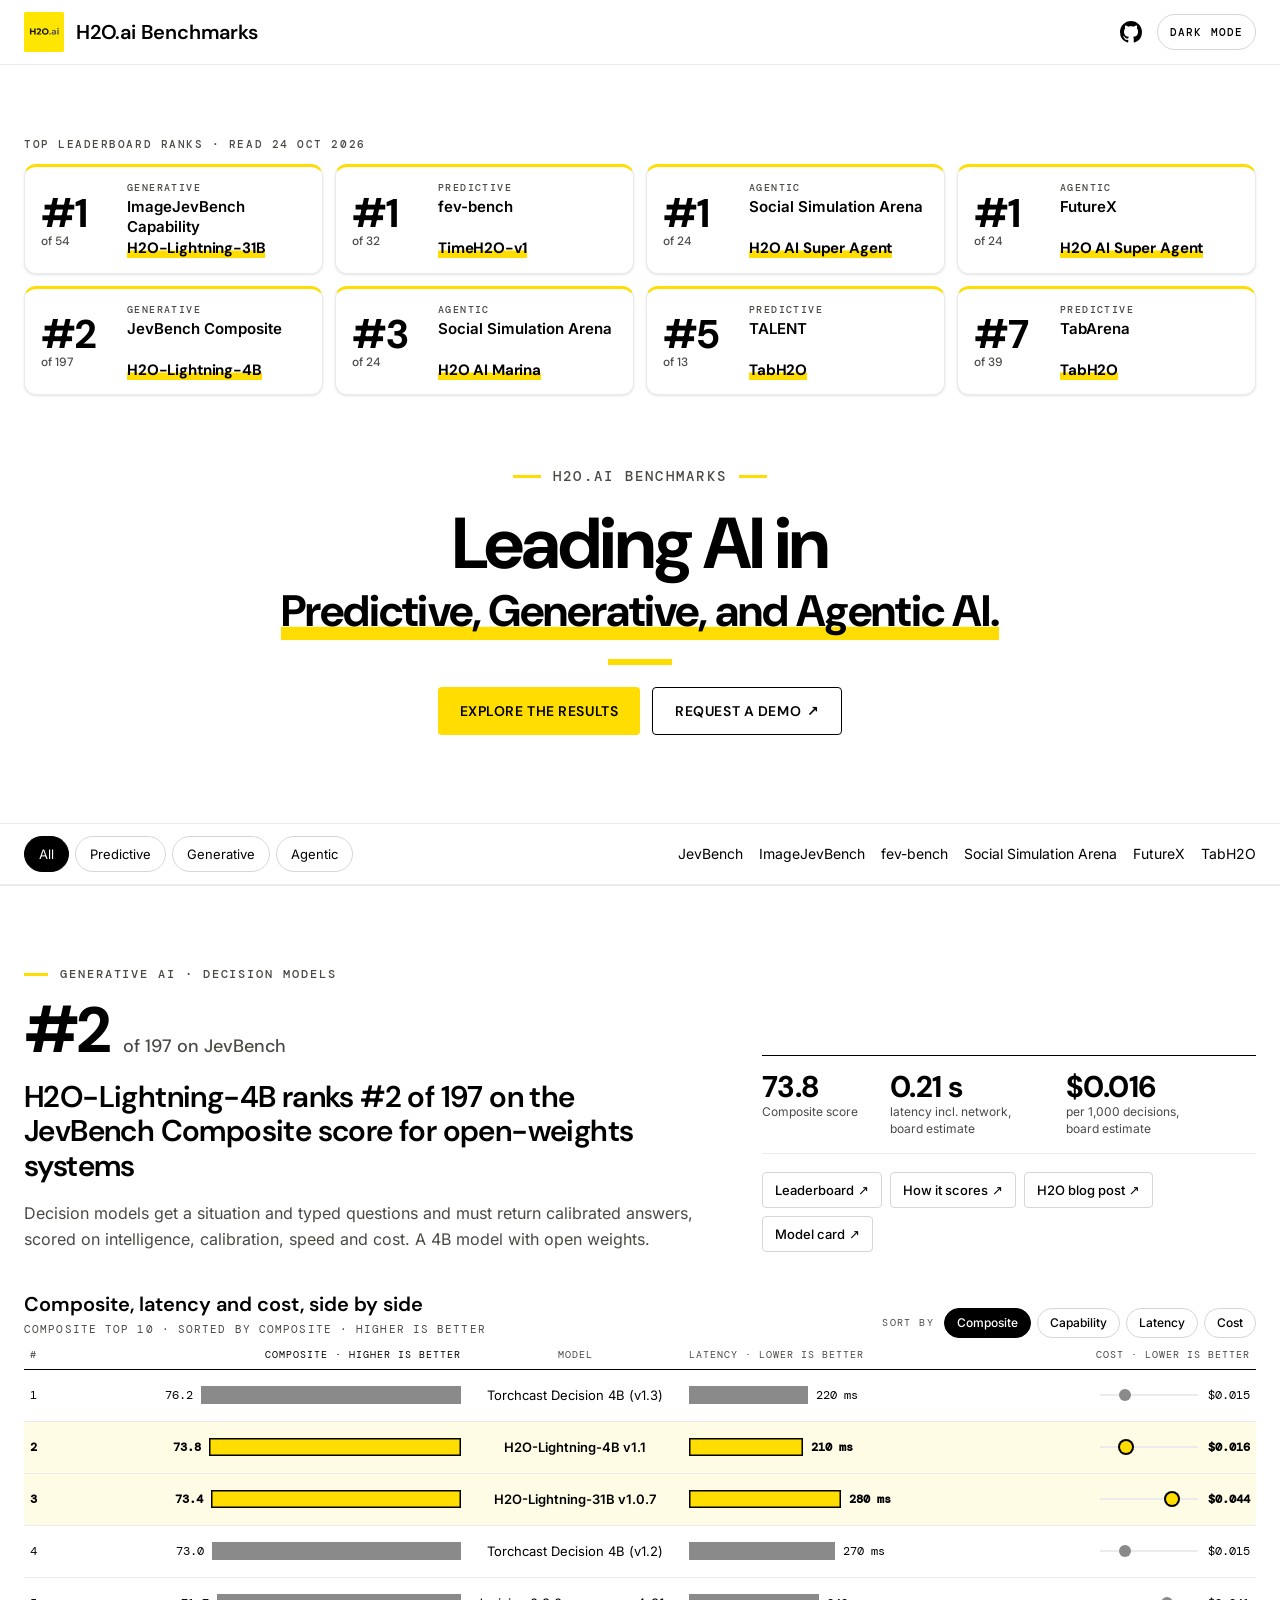
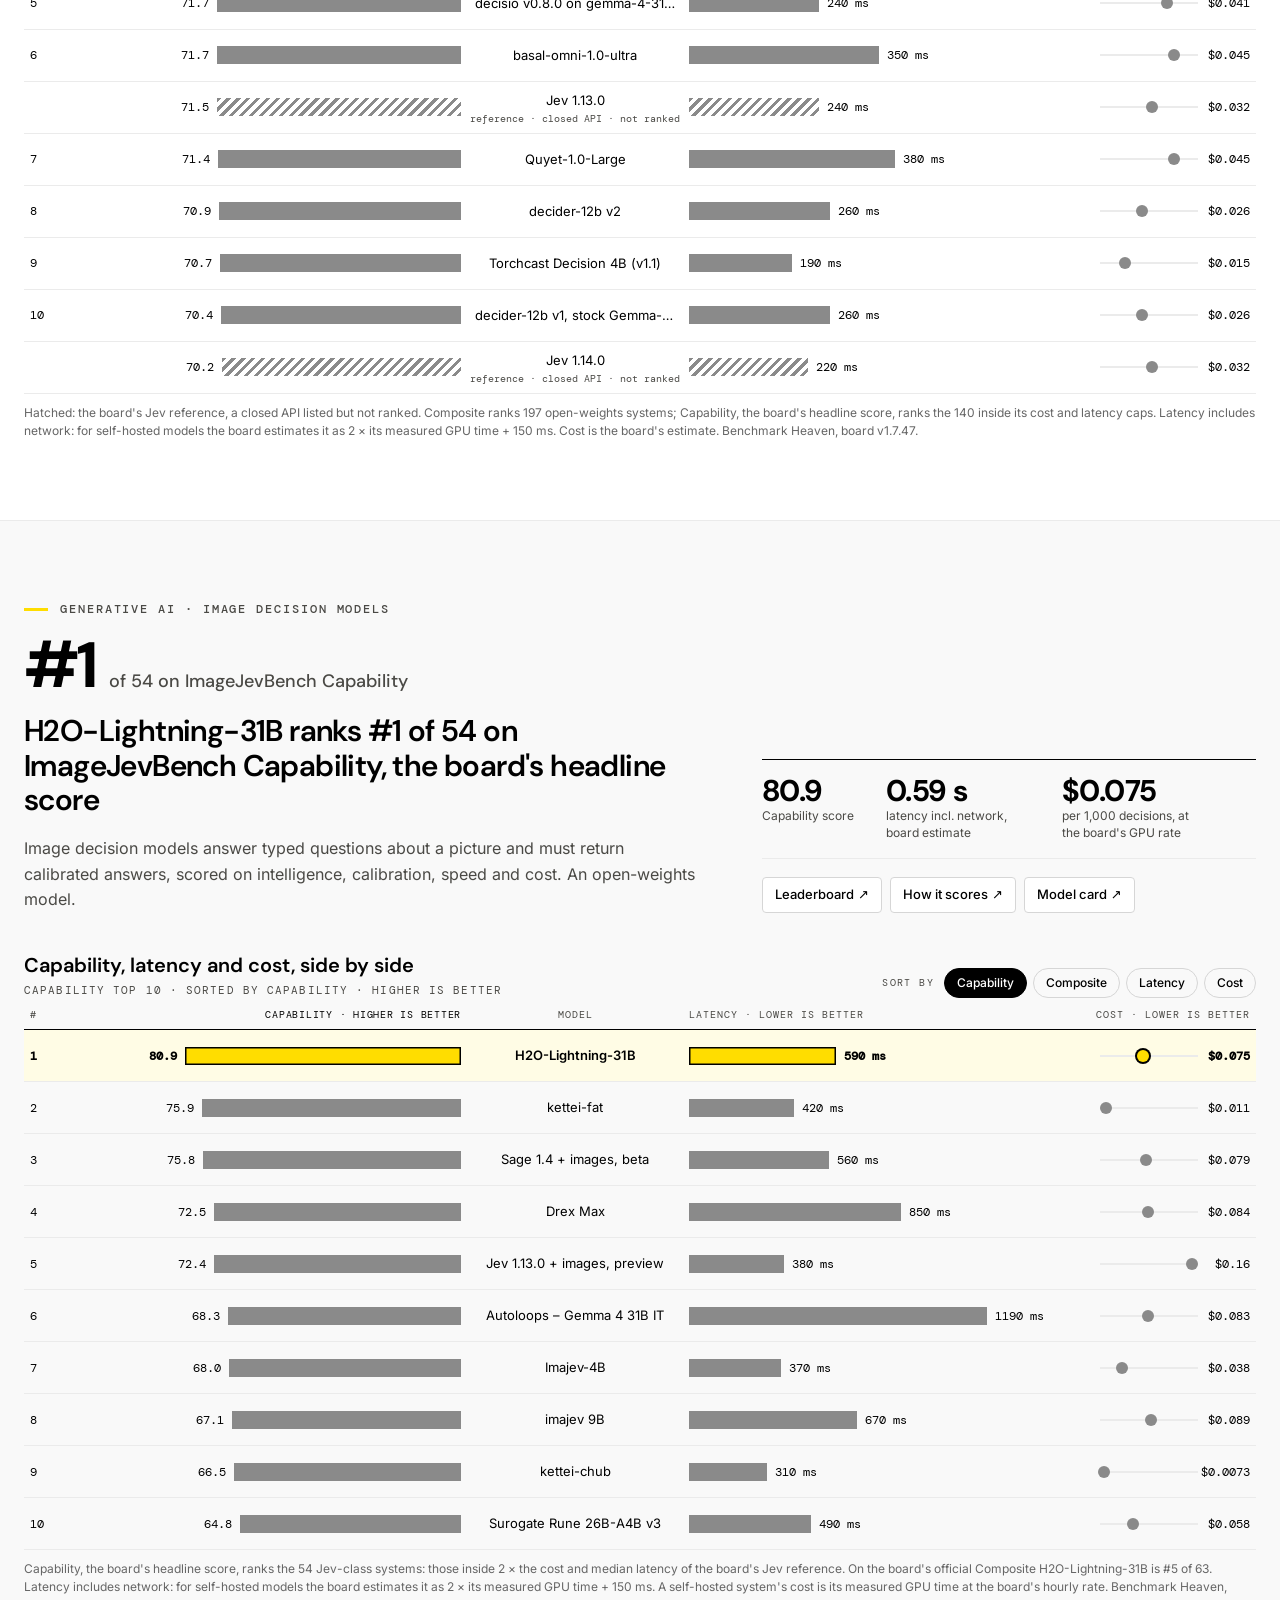
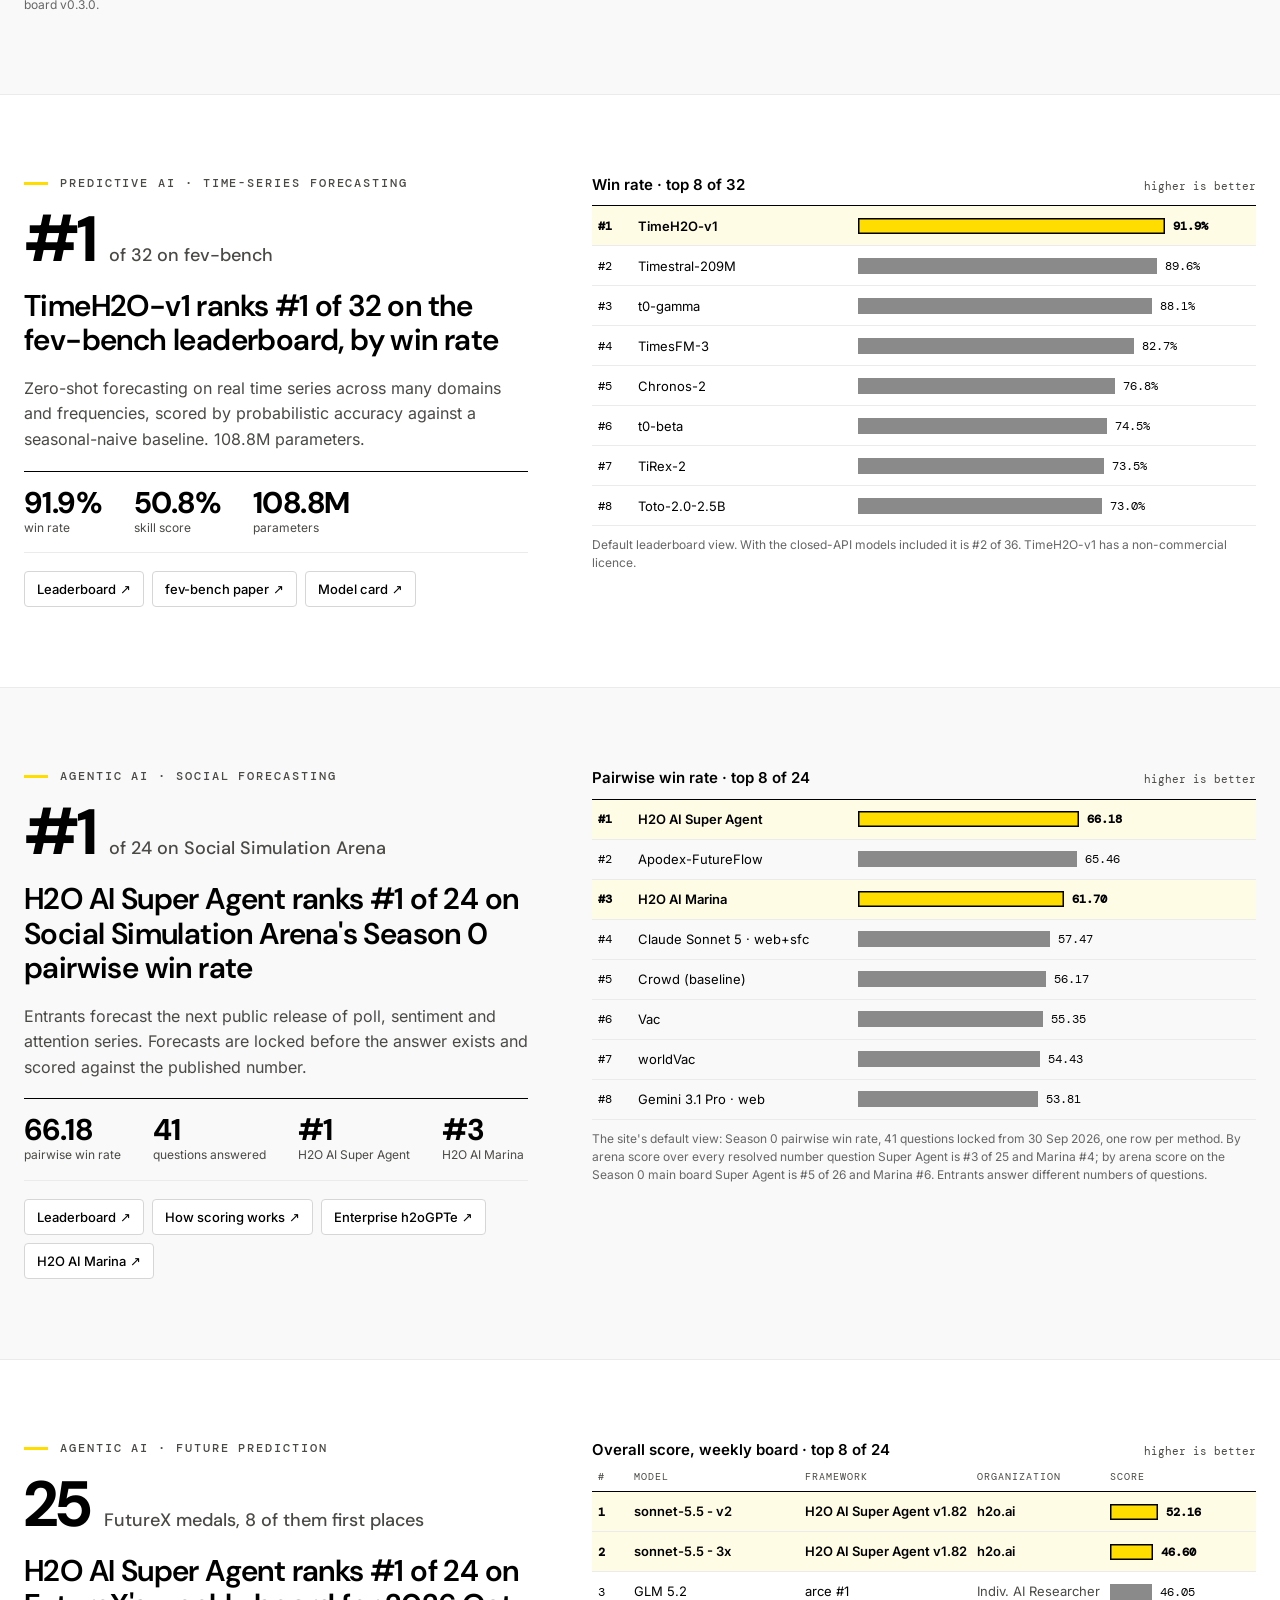
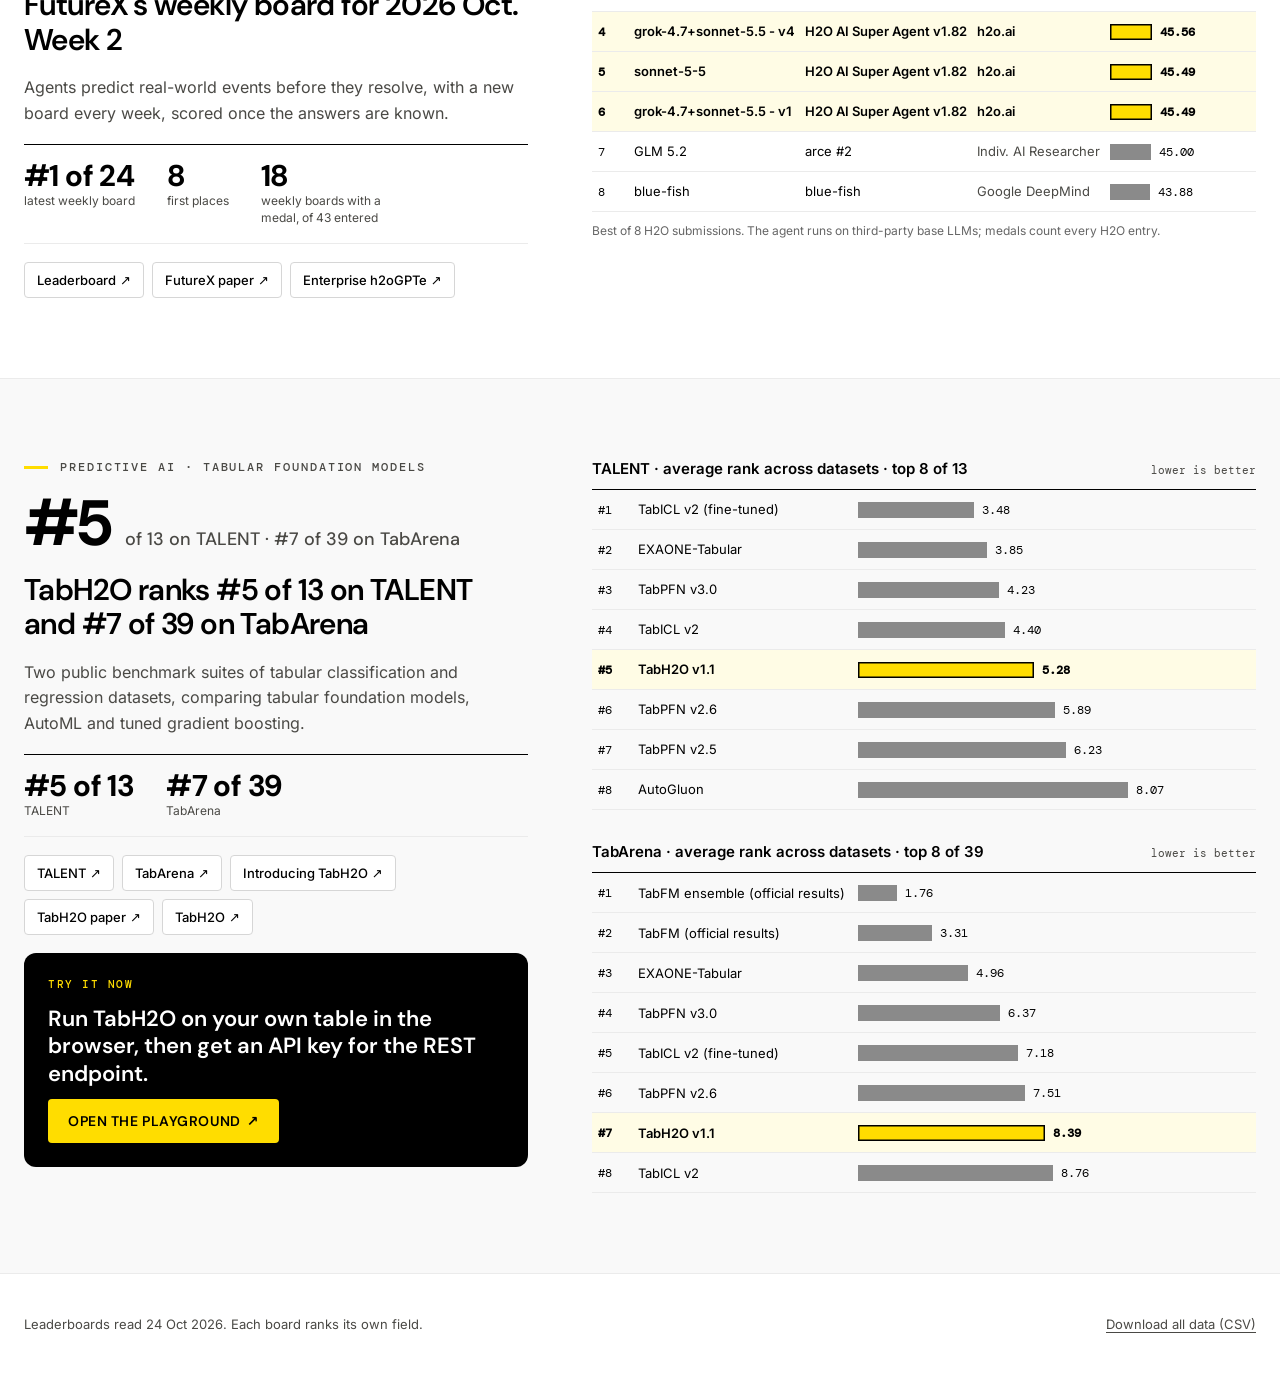
==== commit 6c8eb5e6: "Update the ranks to the 2026-10-24 read: #1 on Social Simulation Arena All seven leaderboards were r" ====
--- a/site/h2o-benchmarks.html
+++ b/site/h2o-benchmarks.html
@@ -792,8 +792,8 @@
 <section class="hero" aria-labelledby="hero-h">
 <div class="wrap hero-stack">
 <div class="ranks">
-<p class="ranks-label">Top leaderboard ranks · read <time datetime="2026-10-23"><span data-src="page#retrieved_at">23 Oct 2026</span></time></p>
-<ul class="tiles"><li class="tile" style="--i:0"><a href="#jevbench"><span class="tile-kind">Generative</span> <span class="tile-rank"><span data-src="jevbench/composite/h2o-lightning-4b#rank">#1</span><span class="tile-of"> of <span data-src="jevbench/composite/h2o-lightning-4b#of">196</span></span></span> <span class="tile-board">JevBench Composite</span> <span class="tile-who"><span data-src="jevbench/composite/h2o-lightning-4b#subject">H2O-Lightning-4B</span></span></a></li><li class="tile" style="--i:1"><a href="#imagejevbench"><span class="tile-kind">Generative</span> <span class="tile-rank"><span data-src="imagejevbench/capability/h2o-lightning-31b#rank">#1</span><span class="tile-of"> of <span data-src="imagejevbench/capability/h2o-lightning-31b#of">54</span></span></span> <span class="tile-board">ImageJevBench Capability</span> <span class="tile-who"><span data-src="imagejevbench/capability/h2o-lightning-31b#subject">H2O-Lightning-31B</span></span></a></li><li class="tile" style="--i:2"><a href="#fev-bench"><span class="tile-kind">Predictive</span> <span class="tile-rank"><span data-src="fev-bench/default-view@win_rate/timeh2o-v1#rank">#1</span><span class="tile-of"> of <span data-src="fev-bench/default-view@win_rate/timeh2o-v1#of">32</span></span></span> <span class="tile-board">fev-bench</span> <span class="tile-who"><span data-src="fev-bench/default-view@win_rate/timeh2o-v1#subject">TimeH2O-v1</span></span></a></li><li class="tile" style="--i:3"><a href="#futurex"><span class="tile-kind">Agentic</span> <span class="tile-rank"><span data-src="futurex/2026-10-w2/h2ogpte-super-agent#rank">#1</span><span class="tile-of"> of <span data-src="futurex/2026-10-w2/h2ogpte-super-agent#of">24</span></span></span> <span class="tile-board">FutureX</span> <span class="tile-who"><span data-src="futurex/2026-10-w2/h2ogpte-super-agent#subject">H2O AI Super Agent</span></span></a></li><li class="tile" style="--i:4"><a href="#social-simulation-arena"><span class="tile-kind">Agentic</span> <span class="tile-rank"><span data-src="social-simulation-arena/overall-all/h2ogpte-super-agent#rank">#3</span><span class="tile-of"> of <span data-src="social-simulation-arena/overall-all/h2ogpte-super-agent#of">25</span></span></span> <span class="tile-board">Social Simulation Arena</span> <span class="tile-who"><span data-src="social-simulation-arena/overall-all/h2ogpte-super-agent#subject">H2O AI Super Agent</span></span></a></li><li class="tile" style="--i:5"><a href="#social-simulation-arena"><span class="tile-kind">Agentic</span> <span class="tile-rank"><span data-src="social-simulation-arena/overall-all/h2o-marina#rank">#4</span><span class="tile-of"> of <span data-src="social-simulation-arena/overall-all/h2o-marina#of">25</span></span></span> <span class="tile-board">Social Simulation Arena</span> <span class="tile-who"><span data-src="social-simulation-arena/overall-all/h2o-marina#subject">H2O AI Marina</span></span></a></li><li class="tile" style="--i:6"><a href="#tabh2o"><span class="tile-kind">Predictive</span> <span class="tile-rank"><span data-src="tabh2o-talent/one-entry-per-model/tabh2o#rank">#5</span><span class="tile-of"> of <span data-src="tabh2o-talent/one-entry-per-model/tabh2o#of">13</span></span></span> <span class="tile-board">TALENT</span> <span class="tile-who"><span data-src="tabh2o-talent/one-entry-per-model/tabh2o#subject">TabH2O</span></span></a></li><li class="tile" style="--i:7"><a href="#tabh2o"><span class="tile-kind">Predictive</span> <span class="tile-rank"><span data-src="tabh2o-tabarena/one-entry-per-model/tabh2o#rank">#7</span><span class="tile-of"> of <span data-src="tabh2o-tabarena/one-entry-per-model/tabh2o#of">39</span></span></span> <span class="tile-board">TabArena</span> <span class="tile-who"><span data-src="tabh2o-tabarena/one-entry-per-model/tabh2o#subject">TabH2O</span></span></a></li></ul>
+<p class="ranks-label">Top leaderboard ranks · read <time datetime="2026-10-24"><span data-src="page#retrieved_at">24 Oct 2026</span></time></p>
+<ul class="tiles"><li class="tile" style="--i:0"><a href="#imagejevbench"><span class="tile-kind">Generative</span> <span class="tile-rank"><span data-src="imagejevbench/capability/h2o-lightning-31b#rank">#1</span><span class="tile-of"> of <span data-src="imagejevbench/capability/h2o-lightning-31b#of">54</span></span></span> <span class="tile-board">ImageJevBench Capability</span> <span class="tile-who"><span data-src="imagejevbench/capability/h2o-lightning-31b#subject">H2O-Lightning-31B</span></span></a></li><li class="tile" style="--i:1"><a href="#fev-bench"><span class="tile-kind">Predictive</span> <span class="tile-rank"><span data-src="fev-bench/default-view@win_rate/timeh2o-v1#rank">#1</span><span class="tile-of"> of <span data-src="fev-bench/default-view@win_rate/timeh2o-v1#of">32</span></span></span> <span class="tile-board">fev-bench</span> <span class="tile-who"><span data-src="fev-bench/default-view@win_rate/timeh2o-v1#subject">TimeH2O-v1</span></span></a></li><li class="tile" style="--i:2"><a href="#social-simulation-arena"><span class="tile-kind">Agentic</span> <span class="tile-rank"><span data-src="social-simulation-arena/s0-pairwise/h2ogpte-super-agent#rank">#1</span><span class="tile-of"> of <span data-src="social-simulation-arena/s0-pairwise/h2ogpte-super-agent#of">24</span></span></span> <span class="tile-board">Social Simulation Arena</span> <span class="tile-who"><span data-src="social-simulation-arena/s0-pairwise/h2ogpte-super-agent#subject">H2O AI Super Agent</span></span></a></li><li class="tile" style="--i:3"><a href="#futurex"><span class="tile-kind">Agentic</span> <span class="tile-rank"><span data-src="futurex/2026-10-w2/h2ogpte-super-agent#rank">#1</span><span class="tile-of"> of <span data-src="futurex/2026-10-w2/h2ogpte-super-agent#of">24</span></span></span> <span class="tile-board">FutureX</span> <span class="tile-who"><span data-src="futurex/2026-10-w2/h2ogpte-super-agent#subject">H2O AI Super Agent</span></span></a></li><li class="tile" style="--i:4"><a href="#jevbench"><span class="tile-kind">Generative</span> <span class="tile-rank"><span data-src="jevbench/composite/h2o-lightning-4b#rank">#2</span><span class="tile-of"> of <span data-src="jevbench/composite/h2o-lightning-4b#of">197</span></span></span> <span class="tile-board">JevBench Composite</span> <span class="tile-who"><span data-src="jevbench/composite/h2o-lightning-4b#subject">H2O-Lightning-4B</span></span></a></li><li class="tile" style="--i:5"><a href="#social-simulation-arena"><span class="tile-kind">Agentic</span> <span class="tile-rank"><span data-src="social-simulation-arena/s0-pairwise/h2o-marina#rank">#3</span><span class="tile-of"> of <span data-src="social-simulation-arena/s0-pairwise/h2o-marina#of">24</span></span></span> <span class="tile-board">Social Simulation Arena</span> <span class="tile-who"><span data-src="social-simulation-arena/s0-pairwise/h2o-marina#subject">H2O AI Marina</span></span></a></li><li class="tile" style="--i:6"><a href="#tabh2o"><span class="tile-kind">Predictive</span> <span class="tile-rank"><span data-src="tabh2o-talent/one-entry-per-model/tabh2o#rank">#5</span><span class="tile-of"> of <span data-src="tabh2o-talent/one-entry-per-model/tabh2o#of">13</span></span></span> <span class="tile-board">TALENT</span> <span class="tile-who"><span data-src="tabh2o-talent/one-entry-per-model/tabh2o#subject">TabH2O</span></span></a></li><li class="tile" style="--i:7"><a href="#tabh2o"><span class="tile-kind">Predictive</span> <span class="tile-rank"><span data-src="tabh2o-tabarena/one-entry-per-model/tabh2o#rank">#7</span><span class="tile-of"> of <span data-src="tabh2o-tabarena/one-entry-per-model/tabh2o#of">39</span></span></span> <span class="tile-board">TabArena</span> <span class="tile-who"><span data-src="tabh2o-tabarena/one-entry-per-model/tabh2o#subject">TabH2O</span></span></a></li></ul>
 </div>
 <div class="statement">
 <p class="eyebrow">H2O.ai benchmarks</p>
@@ -809,10 +809,10 @@
 <ul class="jumps"><li data-kind="generative"><a href="#jevbench">JevBench</a></li><li data-kind="generative"><a href="#imagejevbench">ImageJevBench</a></li><li data-kind="predictive"><a href="#fev-bench">fev-bench</a></li><li data-kind="agentic"><a href="#social-simulation-arena">Social Simulation Arena</a></li><li data-kind="agentic"><a href="#futurex">FutureX</a></li><li data-kind="predictive"><a href="#tabh2o">TabH2O</a></li></ul>
 </div>
 </nav>
-<section class="bench" id="jevbench" data-kind="generative" aria-labelledby="jevbench-h"><div class="wrap bench-wide"><div class="text-row"><div class="story"><p class="eyebrow">Generative AI · Decision models</p><p class="big"><span class="big-num"><span data-src="jevbench/composite/h2o-lightning-4b#rank">#1</span></span> <span class="big-phrase">of <span data-src="jevbench/composite/h2o-lightning-4b#of">196</span> on <span data-src="jevbench#short_name">JevBench</span></span></p><h2 id="jevbench-h"><span data-src="jevbench/composite/h2o-lightning-4b#subject">H2O-Lightning-4B</span> ranks <span data-src="jevbench/composite/h2o-lightning-4b#rank">#1</span> of <span data-src="jevbench/composite/h2o-lightning-4b#of">196</span> on the JevBench Composite score for open-weights systems</h2><p class="description">Decision models get a situation and typed questions and must return calibrated answers, scored on intelligence, calibration, speed and cost. A <span data-src="jevbench/composite/h2o-lightning-4b#params_label">4B</span> model with open weights.</p></div><div class="facts"><dl class="stats"><div><dt>Composite score</dt><dd><span data-src="jevbench/composite/h2o-lightning-4b#score">73.8</span></dd></div><div><dt>latency incl. network, board estimate</dt><dd><span data-src="jevbench/composite/h2o-lightning-4b#latency_s">0.21 s</span></dd></div><div><dt>per <span data-src="jevbench/composite#cost_per_decisions">1,000</span> decisions, board estimate</dt><dd><span data-src="jevbench/composite/h2o-lightning-4b#cost_per_1k_usd">$0.016</span></dd></div></dl><ul class="links"><li><a href="https://benchmarkheaven.com/jev-models">Leaderboard<span aria-hidden="true"> ↗</span></a></li><li><a href="https://benchmarkheaven.com/jev-models/methodology">How it scores<span aria-hidden="true"> ↗</span></a></li><li><a href="https://h2o.ai/blog/2026/h2o-lightning-jevbench">H2O blog post<span aria-hidden="true"> ↗</span></a></li><li><a href="https://huggingface.co/h2oai/h2o-lightning-4b">Model card<span aria-hidden="true"> ↗</span></a></li></ul></div></div><div class="charts"><figure class="chart jev-chart" aria-labelledby="jevbench-side-by-side-title" data-chart data-sort="composite"><div class="jev-head"><div class="jev-titles"><p class="jev-title" id="jevbench-side-by-side-title">Composite, latency and cost, side by side</p><p class="jev-caption" aria-live="polite"><span class="when-composite">Composite</span><span class="when-capability">Capability</span> top <span class="when-composite"><span data-src="jevbench/composite#shown">10</span></span><span class="when-capability"><span data-src="jevbench/capability#shown">10</span></span> · sorted by <span class="sort-measure">Composite</span> · <span class="sort-direction">higher</span> is better</p></div><div class="sort js-only"><span class="sort-label" id="jevbench-sort-label">Sort by</span><div class="pills" role="radiogroup" aria-labelledby="jevbench-sort-label"><button type="button" role="radio" aria-checked="true" tabindex="0" data-sort="composite" data-column="composite" data-label="Composite" data-direction="higher">Composite</button><button type="button" role="radio" aria-checked="false" tabindex="-1" data-sort="capability" data-column="composite" data-label="Capability" data-direction="higher">Capability</button><button type="button" role="radio" aria-checked="false" tabindex="-1" data-sort="latency" data-column="latency" data-label="Latency" data-direction="lower">Latency</button><button type="button" role="radio" aria-checked="false" tabindex="-1" data-sort="cost" data-column="cost" data-label="Cost" data-direction="lower">Cost</button></div></div></div><div class="jev-scroll"><div class="jev-inner"><div class="jev-cols" aria-hidden="true"><span class="col col-rank">#</span><span class="col col-composite on"><span class="when-composite">Composite · higher is better</span><span class="when-capability">Capability · higher is better</span></span><span class="col col-model">Model</span><span class="col col-latency">Latency · lower is better</span><span class="col col-cost">Cost · lower is better</span></div><ol class="jev-rows" style="--rows:12"><li class="jev-row h2o" style="--pos:0" data-pos-composite="0" data-pos-capability="11" data-pos-latency="1" data-pos-cost="2" data-rank-composite="1" data-rank-capability="12" data-rank-latency="2" data-rank-cost="3"><span class="cell rank"><span class="val"><span class="sr-only">Rank </span><span class="num" data-src="jevbench/composite/h2o-lightning-4b#position">1</span></span></span><span class="cell comp"><span class="val"><span class="sr-only">Composite </span><span data-src="jevbench/composite/h2o-lightning-4b#score">73.8</span></span><span class="val when-capability"><span class="sr-only">Capability </span><span data-src="jevbench/composite/h2o-lightning-4b#capability">75.0</span></span><span class="bar" style="--w:0.7382;--w-capability:0.7500"></span></span><span class="cell model"><span class="nm" title="H2O-Lightning-4B v1.1 (H2O.ai, Qwen3.5-4B fine-tune, stock vLLM + open shim)"><span data-src="jevbench/composite/h2o-lightning-4b#name">H2O-Lightning-4B v1.1</span></span></span><span class="cell lat"><span class="bar" style="--w:0.3500;--w-capability:0.3500"></span><span class="val"><span class="sr-only">latency </span><span data-src="jevbench/composite/h2o-lightning-4b#latency_s">210 ms</span></span></span><span class="cell cost"><span class="track" aria-hidden="true"><span class="dot" style="--w:0.2667;--w-capability:0.2286"></span></span><span class="val"><span class="sr-only">cost </span><span data-src="jevbench/composite/h2o-lightning-4b#cost_per_1k_usd">$0.016</span></span></span></li><li class="jev-row h2o" style="--pos:1" data-pos-composite="1" data-pos-capability="1" data-pos-latency="9" data-pos-cost="9" data-rank-composite="2" data-rank-capability="2" data-rank-latency="8" data-rank-cost="8"><span class="cell rank"><span class="val"><span class="sr-only">Rank </span><span class="num" data-src="jevbench/composite/h2o-lightning-31b#position">2</span></span></span><span class="cell comp"><span class="val"><span class="sr-only">Composite </span><span data-src="jevbench/composite/h2o-lightning-31b#score">73.4</span></span><span class="val when-capability"><span class="sr-only">Capability </span><span data-src="jevbench/composite/h2o-lightning-31b#capability">85.2</span></span><span class="bar" style="--w:0.7344;--w-capability:0.8517"></span></span><span class="cell model"><span class="nm" title="H2O-Lightning-31B v1.0.7 (H2O.ai, Gemma-4-31B-it fine-tune, vLLM + h2oai overlay, one-engine FP8 profile, self-hosted)"><span data-src="jevbench/composite/h2o-lightning-31b#name">H2O-Lightning-31B v1.0.7</span></span></span><span class="cell lat"><span class="bar" style="--w:0.4667;--w-capability:0.4667"></span><span class="val"><span class="sr-only">latency </span><span data-src="jevbench/composite/h2o-lightning-31b#latency_s">280 ms</span></span></span><span class="cell cost"><span class="track" aria-hidden="true"><span class="dot" style="--w:0.7333;--w-capability:0.6286"></span></span><span class="val"><span class="sr-only">cost </span><span data-src="jevbench/composite/h2o-lightning-31b#cost_per_1k_usd">$0.044</span></span></span></li><li class="jev-row" style="--pos:2" data-pos-composite="2" data-pos-latency="8" data-pos-cost="0" data-rank-composite="3" data-rank-latency="7" data-rank-cost="1"><span class="cell rank"><span class="val"><span class="sr-only">Rank </span><span class="num" data-src="jevbench/composite/torchcast-decision-4b-v1.2#position">3</span></span></span><span class="cell comp"><span class="val"><span class="sr-only">Composite </span><span data-src="jevbench/composite/torchcast-decision-4b-v1.2#score">73.0</span></span><span class="bar" style="--w:0.7303"></span></span><span class="cell model"><span class="nm" title="Torchcast Decision 4B (v1.2)"><span data-src="jevbench/composite/torchcast-decision-4b-v1.2#name">Torchcast Decision 4B (v1.2)</span></span></span><span class="cell lat"><span class="bar" style="--w:0.4500"></span><span class="val"><span class="sr-only">latency </span><span data-src="jevbench/composite/torchcast-decision-4b-v1.2#latency_s">270 ms</span></span></span><span class="cell cost"><span class="track" aria-hidden="true"><span class="dot" style="--w:0.2500"></span></span><span class="val"><span class="sr-only">cost </span><span data-src="jevbench/composite/torchcast-decision-4b-v1.2#cost_per_1k_usd">$0.015</span></span></span></li><li class="jev-row" style="--pos:3" data-pos-composite="3" data-pos-capability="6" data-pos-latency="4" data-pos-cost="8" data-rank-composite="4" data-rank-capability="7" data-rank-latency="4" data-rank-cost="7"><span class="cell rank"><span class="val"><span class="sr-only">Rank </span><span class="num" data-src="jevbench/composite/decisio-gemma-4-31b-v080#position">4</span></span></span><span class="cell comp"><span class="val"><span class="sr-only">Composite </span><span data-src="jevbench/composite/decisio-gemma-4-31b-v080#score">71.7</span></span><span class="val when-capability"><span class="sr-only">Capability </span><span data-src="jevbench/composite/decisio-gemma-4-31b-v080#capability">79.6</span></span><span class="bar" style="--w:0.7169;--w-capability:0.7957"></span></span><span class="cell model"><span class="nm" title="decisio v0.8.0 on gemma-4-31B-it (frozen, FP8 on load, one prefill per state, self-hosted)"><span data-src="jevbench/composite/decisio-gemma-4-31b-v080#name">decisio v0.8.0 on gemma-4-31B-it</span></span></span><span class="cell lat"><span class="bar" style="--w:0.4000;--w-capability:0.4000"></span><span class="val"><span class="sr-only">latency </span><span data-src="jevbench/composite/decisio-gemma-4-31b-v080#latency_s">240 ms</span></span></span><span class="cell cost"><span class="track" aria-hidden="true"><span class="dot" style="--w:0.6833;--w-capability:0.5857"></span></span><span class="val"><span class="sr-only">cost </span><span data-src="jevbench/composite/decisio-gemma-4-31b-v080#cost_per_1k_usd">$0.041</span></span></span></li><li class="jev-row" style="--pos:4" data-pos-composite="4" data-pos-capability="2" data-pos-latency="10" data-pos-cost="10" data-rank-composite="5" data-rank-capability="3" data-rank-latency="9" data-rank-cost="9"><span class="cell rank"><span class="val"><span class="sr-only">Rank </span><span class="num" data-src="jevbench/composite/basal-omni-1.0-ultra#position">5</span></span></span><span class="cell comp"><span class="val"><span class="sr-only">Composite </span><span data-src="jevbench/composite/basal-omni-1.0-ultra#score">71.7</span></span><span class="val when-capability"><span class="sr-only">Capability </span><span data-src="jevbench/composite/basal-omni-1.0-ultra#capability">82.5</span></span><span class="bar" style="--w:0.7169;--w-capability:0.8254"></span></span><span class="cell model"><span class="nm" title="basal-omni-1.0-ultra (Remek Kinas, Gemma-4-31B-it + merged LoRA, typed-decision readout, self-hosted)"><span data-src="jevbench/composite/basal-omni-1.0-ultra#name">basal-omni-1.0-ultra</span></span></span><span class="cell lat"><span class="bar" style="--w:0.5833;--w-capability:0.5833"></span><span class="val"><span class="sr-only">latency </span><span data-src="jevbench/composite/basal-omni-1.0-ultra#latency_s">350 ms</span></span></span><span class="cell cost"><span class="track" aria-hidden="true"><span class="dot" style="--w:0.7500;--w-capability:0.6429"></span></span><span class="val"><span class="sr-only">cost </span><span data-src="jevbench/composite/basal-omni-1.0-ultra#cost_per_1k_usd">$0.045</span></span></span></li><li class="jev-row ref" style="--pos:5" data-pos-composite="5" data-pos-capability="10" data-pos-latency="5" data-pos-cost="6"><span class="cell rank"></span><span class="cell comp"><span class="val"><span class="sr-only">Composite </span><span data-src="jevbench/composite/jev-1.13.0#score">71.5</span></span><span class="val when-capability"><span class="sr-only">Capability </span><span data-src="jevbench/composite/jev-1.13.0#capability">77.1</span></span><span class="bar" style="--w:0.7149;--w-capability:0.7713"></span></span><span class="cell model"><span class="nm" title="Jev 1.13.0 (TypeSafe AI)"><span data-src="jevbench/composite/jev-1.13.0#name">Jev 1.13.0</span></span><span class="sub">reference · closed API · not ranked</span></span><span class="cell lat"><span class="bar" style="--w:0.4000;--w-capability:0.4000"></span><span class="val"><span class="sr-only">latency </span><span data-src="jevbench/composite/jev-1.13.0#latency_s">240 ms</span></span></span><span class="cell cost"><span class="track" aria-hidden="true"><span class="dot" style="--w:0.5333;--w-capability:0.4571"></span></span><span class="val"><span class="sr-only">cost </span><span data-src="jevbench/composite/jev-1.13.0#cost_per_1k_usd">$0.032</span></span></span></li><li class="jev-row" style="--pos:6" data-pos-composite="6" data-pos-capability="3" data-pos-latency="11" data-pos-cost="11" data-rank-composite="6" data-rank-capability="4" data-rank-latency="10" data-rank-cost="10"><span class="cell rank"><span class="val"><span class="sr-only">Rank </span><span class="num" data-src="jevbench/composite/quyet-1-0-large#position">6</span></span></span><span class="cell comp"><span class="val"><span class="sr-only">Composite </span><span data-src="jevbench/composite/quyet-1-0-large#score">71.4</span></span><span class="val when-capability"><span class="sr-only">Capability </span><span data-src="jevbench/composite/quyet-1-0-large#capability">81.7</span></span><span class="bar" style="--w:0.7139;--w-capability:0.8169"></span></span><span class="cell model"><span class="nm" title="Quyet-1.0-Large (Chinh Nguyen, Gemma-4-31B decoder, option-letter logits)"><span data-src="jevbench/composite/quyet-1-0-large#name">Quyet-1.0-Large</span></span></span><span class="cell lat"><span class="bar" style="--w:0.6333;--w-capability:0.6333"></span><span class="val"><span class="sr-only">latency </span><span data-src="jevbench/composite/quyet-1-0-large#latency_s">380 ms</span></span></span><span class="cell cost"><span class="track" aria-hidden="true"><span class="dot" style="--w:0.7500;--w-capability:0.6429"></span></span><span class="val"><span class="sr-only">cost </span><span data-src="jevbench/composite/quyet-1-0-large#cost_per_1k_usd">$0.045</span></span></span></li><li class="jev-row" style="--pos:7" data-pos-composite="7" data-pos-latency="6" data-pos-cost="3" data-rank-composite="7" data-rank-latency="5" data-rank-cost="4"><span class="cell rank"><span class="val"><span class="sr-only">Rank </span><span class="num" data-src="jevbench/composite/decider-12b#position">7</span></span></span><span class="cell comp"><span class="val"><span class="sr-only">Composite </span><span data-src="jevbench/composite/decider-12b#score">70.9</span></span><span class="bar" style="--w:0.7088"></span></span><span class="cell model"><span class="nm" title="decider-12b v2 (Mapika)"><span data-src="jevbench/composite/decider-12b#name">decider-12b v2</span></span></span><span class="cell lat"><span class="bar" style="--w:0.4333"></span><span class="val"><span class="sr-only">latency </span><span data-src="jevbench/composite/decider-12b#latency_s">260 ms</span></span></span><span class="cell cost"><span class="track" aria-hidden="true"><span class="dot" style="--w:0.4333"></span></span><span class="val"><span class="sr-only">cost </span><span data-src="jevbench/composite/decider-12b#cost_per_1k_usd">$0.026</span></span></span></li><li class="jev-row" style="--pos:8" data-pos-composite="8" data-pos-latency="0" data-pos-cost="1" data-rank-composite="8" data-rank-latency="1" data-rank-cost="2"><span class="cell rank"><span class="val"><span class="sr-only">Rank </span><span class="num" data-src="jevbench/composite/torchcast-decision-4b-v1.1#position">8</span></span></span><span class="cell comp"><span class="val"><span class="sr-only">Composite </span><span data-src="jevbench/composite/torchcast-decision-4b-v1.1#score">70.7</span></span><span class="bar" style="--w:0.7068"></span></span><span class="cell model"><span class="nm" title="Torchcast Decision 4B (v1.1)"><span data-src="jevbench/composite/torchcast-decision-4b-v1.1#name">Torchcast Decision 4B (v1.1)</span></span></span><span class="cell lat"><span class="bar" style="--w:0.3167"></span><span class="val"><span class="sr-only">latency </span><span data-src="jevbench/composite/torchcast-decision-4b-v1.1#latency_s">190 ms</span></span></span><span class="cell cost"><span class="track" aria-hidden="true"><span class="dot" style="--w:0.2500"></span></span><span class="val"><span class="sr-only">cost </span><span data-src="jevbench/composite/torchcast-decision-4b-v1.1#cost_per_1k_usd">$0.015</span></span></span></li><li class="jev-row" style="--pos:9" data-pos-composite="9" data-pos-latency="7" data-pos-cost="4" data-rank-composite="9" data-rank-latency="6" data-rank-cost="5"><span class="cell rank"><span class="val"><span class="sr-only">Rank </span><span class="num" data-src="jevbench/composite/decider-12b-v1#position">9</span></span></span><span class="cell comp"><span class="val"><span class="sr-only">Composite </span><span data-src="jevbench/composite/decider-12b-v1#score">70.4</span></span><span class="bar" style="--w:0.7042"></span></span><span class="cell model"><span class="nm" title="decider-12b v1, stock Gemma-4-12B-it (Mapika)"><span data-src="jevbench/composite/decider-12b-v1#name">decider-12b v1, stock Gemma-4-12B-it</span></span></span><span class="cell lat"><span class="bar" style="--w:0.4333"></span><span class="val"><span class="sr-only">latency </span><span data-src="jevbench/composite/decider-12b-v1#latency_s">260 ms</span></span></span><span class="cell cost"><span class="track" aria-hidden="true"><span class="dot" style="--w:0.4333"></span></span><span class="val"><span class="sr-only">cost </span><span data-src="jevbench/composite/decider-12b-v1#cost_per_1k_usd">$0.026</span></span></span></li><li class="jev-row ref" style="--pos:10" data-pos-composite="10" data-pos-capability="12" data-pos-latency="3" data-pos-cost="7"><span class="cell rank"></span><span class="cell comp"><span class="val"><span class="sr-only">Composite </span><span data-src="jevbench/composite/jev-1.14.0#score">70.2</span></span><span class="val when-capability"><span class="sr-only">Capability </span><span data-src="jevbench/composite/jev-1.14.0#capability">75.0</span></span><span class="bar" style="--w:0.7015;--w-capability:0.7501"></span></span><span class="cell model"><span class="nm" title="Jev 1.14.0 (TypeSafe AI)"><span data-src="jevbench/composite/jev-1.14.0#name">Jev 1.14.0</span></span><span class="sub">reference · closed API · not ranked</span></span><span class="cell lat"><span class="bar" style="--w:0.3667;--w-capability:0.3667"></span><span class="val"><span class="sr-only">latency </span><span data-src="jevbench/composite/jev-1.14.0#latency_s">220 ms</span></span></span><span class="cell cost"><span class="track" aria-hidden="true"><span class="dot" style="--w:0.5333;--w-capability:0.4571"></span></span><span class="val"><span class="sr-only">cost </span><span data-src="jevbench/composite/jev-1.14.0#cost_per_1k_usd">$0.032</span></span></span></li><li class="jev-row" style="--pos:11" data-pos-composite="11" data-pos-latency="2" data-pos-cost="5" data-rank-composite="10" data-rank-latency="3" data-rank-cost="6"><span class="cell rank"><span class="val"><span class="sr-only">Rank </span><span class="num" data-src="jevbench/composite/torchcast-decision-12b#position">10</span></span></span><span class="cell comp"><span class="val"><span class="sr-only">Composite </span><span data-src="jevbench/composite/torchcast-decision-12b#score">69.9</span></span><span class="bar" style="--w:0.6991"></span></span><span class="cell model"><span class="nm" title="torchcast-decision-12b (Torchcast AI, Gemma-4-12B fine-tune, option-letter logprob readout)"><span data-src="jevbench/composite/torchcast-decision-12b#name">torchcast-decision-12b</span></span></span><span class="cell lat"><span class="bar" style="--w:0.3667"></span><span class="val"><span class="sr-only">latency </span><span data-src="jevbench/composite/torchcast-decision-12b#latency_s">220 ms</span></span></span><span class="cell cost"><span class="track" aria-hidden="true"><span class="dot" style="--w:0.4667"></span></span><span class="val"><span class="sr-only">cost </span><span data-src="jevbench/composite/torchcast-decision-12b#cost_per_1k_usd">$0.028</span></span></span></li><li class="jev-row" hidden style="--pos:0" data-pos-capability="0" data-rank-capability="1"><span class="cell rank"><span class="val"><span class="sr-only">Rank </span><span class="num" data-src="jevbench/capability/chon-1.0-12b#position">1</span></span></span><span class="cell comp"><span class="val when-capability"><span class="sr-only">Capability </span><span data-src="jevbench/composite/chon-1.0-12b#capability">85.3</span></span><span class="bar" style="--w-capability:0.8534"></span></span><span class="cell model"><span class="nm" title="Chon-1.0-12B"><span data-src="jevbench/composite/chon-1.0-12b#name">Chon-1.0-12B</span></span></span><span class="cell lat"><span class="bar" style="--w-capability:0.7000"></span><span class="val"><span class="sr-only">latency </span><span data-src="jevbench/composite/chon-1.0-12b#latency_s">420 ms</span></span></span><span class="cell cost"><span class="track" aria-hidden="true"><span class="dot" style="--w-capability:0.7143"></span></span><span class="val"><span class="sr-only">cost </span><span data-src="jevbench/composite/chon-1.0-12b#cost_per_1k_usd">$0.050</span></span></span></li><li class="jev-row" hidden style="--pos:4" data-pos-capability="4" data-rank-capability="5"><span class="cell rank"><span class="val"><span class="sr-only">Rank </span><span class="num" data-src="jevbench/capability/jeff_1_0_large#position">5</span></span></span><span class="cell comp"><span class="val when-capability"><span class="sr-only">Capability </span><span data-src="jevbench/composite/jeff_1_0_large#capability">81.5</span></span><span class="bar" style="--w-capability:0.8150"></span></span><span class="cell model"><span class="nm" title="Jeff-1.0-Large"><span data-src="jevbench/composite/jeff_1_0_large#name">Jeff-1.0-Large</span></span></span><span class="cell lat"><span class="bar" style="--w-capability:0.5167"></span><span class="val"><span class="sr-only">latency </span><span data-src="jevbench/composite/jeff_1_0_large#latency_s">310 ms</span></span></span><span class="cell cost"><span class="track" aria-hidden="true"><span class="dot" style="--w-capability:0.7000"></span></span><span class="val"><span class="sr-only">cost </span><span data-src="jevbench/composite/jeff_1_0_large#cost_per_1k_usd">$0.049</span></span></span></li><li class="jev-row" hidden style="--pos:5" data-pos-capability="5" data-rank-capability="6"><span class="cell rank"><span class="val"><span class="sr-only">Rank </span><span class="num" data-src="jevbench/capability/metask_jev_rain_31b_trained_v3#position">6</span></span></span><span class="cell comp"><span class="val when-capability"><span class="sr-only">Capability </span><span data-src="jevbench/composite/metask_jev_rain_31b_trained_v3#capability">79.6</span></span><span class="bar" style="--w-capability:0.7960"></span></span><span class="cell model"><span class="nm" title="metask-jev-rain-31B-trained service v3"><span data-src="jevbench/composite/metask_jev_rain_31b_trained_v3#name">metask-jev-rain-31B-trained service v3</span></span></span><span class="cell lat"><span class="bar" style="--w-capability:0.8500"></span><span class="val"><span class="sr-only">latency </span><span data-src="jevbench/composite/metask_jev_rain_31b_trained_v3#latency_s">510 ms</span></span></span><span class="cell cost"><span class="track" aria-hidden="true"><span class="dot" style="--w-capability:0.7000"></span></span><span class="val"><span class="sr-only">cost </span><span data-src="jevbench/composite/metask_jev_rain_31b_trained_v3#cost_per_1k_usd">$0.049</span></span></span></li><li class="jev-row" hidden style="--pos:7" data-pos-capability="7" data-rank-capability="8"><span class="cell rank"><span class="val"><span class="sr-only">Rank </span><span class="num" data-src="jevbench/capability/metask_jev_rain_31b_trained#position">8</span></span></span><span class="cell comp"><span class="val when-capability"><span class="sr-only">Capability </span><span data-src="jevbench/composite/metask_jev_rain_31b_trained#capability">78.9</span></span><span class="bar" style="--w-capability:0.7891"></span></span><span class="cell model"><span class="nm" title="metask-jev-rain-31B-trained"><span data-src="jevbench/composite/metask_jev_rain_31b_trained#name">metask-jev-rain-31B-trained</span></span></span><span class="cell lat"><span class="bar" style="--w-capability:0.9500"></span><span class="val"><span class="sr-only">latency </span><span data-src="jevbench/composite/metask_jev_rain_31b_trained#latency_s">570 ms</span></span></span><span class="cell cost"><span class="track" aria-hidden="true"><span class="dot" style="--w-capability:0.6286"></span></span><span class="val"><span class="sr-only">cost </span><span data-src="jevbench/composite/metask_jev_rain_31b_trained#cost_per_1k_usd">$0.044</span></span></span></li><li class="jev-row" hidden style="--pos:8" data-pos-capability="8" data-rank-capability="9"><span class="cell rank"><span class="val"><span class="sr-only">Rank </span><span class="num" data-src="jevbench/capability/metask_jev_rain_12b_trained#position">9</span></span></span><span class="cell comp"><span class="val when-capability"><span class="sr-only">Capability </span><span data-src="jevbench/composite/metask_jev_rain_12b_trained#capability">77.9</span></span><span class="bar" style="--w-capability:0.7787"></span></span><span class="cell model"><span class="nm" title="metask-jev-rain-12B-trained"><span data-src="jevbench/composite/metask_jev_rain_12b_trained#name">metask-jev-rain-12B-trained</span></span></span><span class="cell lat"><span class="bar" style="--w-capability:0.6333"></span><span class="val"><span class="sr-only">latency </span><span data-src="jevbench/composite/metask_jev_rain_12b_trained#latency_s">380 ms</span></span></span><span class="cell cost"><span class="track" aria-hidden="true"><span class="dot" style="--w-capability:0.5429"></span></span><span class="val"><span class="sr-only">cost </span><span data-src="jevbench/composite/metask_jev_rain_12b_trained#cost_per_1k_usd">$0.038</span></span></span></li><li class="jev-row" hidden style="--pos:9" data-pos-capability="9" data-rank-capability="10"><span class="cell rank"><span class="val"><span class="sr-only">Rank </span><span class="num" data-src="jevbench/capability/deck31b#position">10</span></span></span><span class="cell comp"><span class="val when-capability"><span class="sr-only">Capability </span><span data-src="jevbench/composite/deck31b#capability">77.6</span></span><span class="bar" style="--w-capability:0.7759"></span></span><span class="cell model"><span class="nm" title="deck-31B (krishna765, frozen Gemma-4-31B-it, TorchAO FP8 dynamic)"><span data-src="jevbench/composite/deck31b#name">deck-31B</span></span></span><span class="cell lat"><span class="bar" style="--w-capability:0.6667"></span><span class="val"><span class="sr-only">latency </span><span data-src="jevbench/composite/deck31b#latency_s">400 ms</span></span></span><span class="cell cost"><span class="track" aria-hidden="true"><span class="dot" style="--w-capability:0.6857"></span></span><span class="val"><span class="sr-only">cost </span><span data-src="jevbench/composite/deck31b#cost_per_1k_usd">$0.048</span></span></span></li><li class="jev-gap" aria-hidden="true" hidden data-pos-capability="11"><span class="gap-mark">…</span></li></ol></div></div><p class="note">Hatched: the board&#x27;s Jev reference, a closed API listed but not ranked. Composite ranks <span data-src="jevbench/composite/h2o-lightning-4b#of">196</span> open-weights systems; Capability, the board&#x27;s headline score, ranks the <span data-src="jevbench/capability#n">139</span> inside its cost and latency caps. Latency includes network: for self-hosted models the board estimates it as <span data-src="jevbench/composite#latency_rule.factor">2</span> × its measured GPU time + <span data-src="jevbench/composite#latency_rule.offset_ms">150</span> ms. Cost is the board&#x27;s estimate. <span data-src="jevbench#organizer">Benchmark Heaven</span>, board <span data-src="jevbench#version">v1.7.47</span>.</p></figure></div></div></section><section class="bench alt" id="imagejevbench" data-kind="generative" aria-labelledby="imagejevbench-h"><div class="wrap bench-wide"><div class="text-row"><div class="story"><p class="eyebrow">Generative AI · Image decision models</p><p class="big"><span class="big-num"><span data-src="imagejevbench/capability/h2o-lightning-31b#rank">#1</span></span> <span class="big-phrase">of <span data-src="imagejevbench/capability/h2o-lightning-31b#of">54</span> on <span data-src="imagejevbench#short_name">ImageJevBench</span> Capability</span></p><h2 id="imagejevbench-h"><span data-src="imagejevbench/capability/h2o-lightning-31b#subject">H2O-Lightning-31B</span> ranks <span data-src="imagejevbench/capability/h2o-lightning-31b#rank">#1</span> of <span data-src="imagejevbench/capability/h2o-lightning-31b#of">54</span> on ImageJevBench Capability, the board&#x27;s headline score</h2><p class="description">Image decision models answer typed questions about a picture and must return calibrated answers, scored on intelligence, calibration, speed and cost. An open-weights model.</p></div><div class="facts"><dl class="stats"><div><dt>Capability score</dt><dd><span data-src="imagejevbench/capability/h2o-lightning-31b#score">80.9</span></dd></div><div><dt>latency incl. network, board estimate</dt><dd><span data-src="imagejevbench/capability/h2o_lightning_31b_image#latency_s">0.59 s</span></dd></div><div><dt>per <span data-src="imagejevbench/capability#cost_per_decisions">1,000</span> decisions, at the board&#x27;s GPU rate</dt><dd><span data-src="imagejevbench/capability/h2o_lightning_31b_image#cost_per_1k_usd">$0.075</span></dd></div></dl><ul class="links"><li><a href="https://benchmarkheaven.com/image-jev-bench">Leaderboard<span aria-hidden="true"> ↗</span></a></li><li><a href="https://benchmarkheaven.com/jev-models/methodology">How it scores<span aria-hidden="true"> ↗</span></a></li><li><a href="https://huggingface.co/h2oai/h2o-lightning-31b">Model card<span aria-hidden="true"> ↗</span></a></li></ul></div></div><div class="charts"><figure class="chart jev-chart" aria-labelledby="imagejevbench-side-by-side-title" data-chart data-sort="capability"><div class="jev-head"><div class="jev-titles"><p class="jev-title" id="imagejevbench-side-by-side-title">Capability, latency and cost, side by side</p><p class="jev-caption" aria-live="polite"><span class="when-composite">Composite</span><span class="when-capability">Capability</span> top <span class="when-composite"><span data-src="imagejevbench/composite#shown">10</span></span><span class="when-capability"><span data-src="imagejevbench/capability#shown">10</span></span> · sorted by <span class="sort-measure">Capability</span> · <span class="sort-direction">higher</span> is better</p></div><div class="sort js-only"><span class="sort-label" id="imagejevbench-sort-label">Sort by</span><div class="pills" role="radiogroup" aria-labelledby="imagejevbench-sort-label"><button type="button" role="radio" aria-checked="true" tabindex="0" data-sort="capability" data-column="composite" data-label="Capability" data-direction="higher">Capability</button><button type="button" role="radio" aria-checked="false" tabindex="-1" data-sort="composite" data-column="composite" data-label="Composite" data-direction="higher">Composite</button><button type="button" role="radio" aria-checked="false" tabindex="-1" data-sort="latency" data-column="latency" data-label="Latency" data-direction="lower">Latency</button><button type="button" role="radio" aria-checked="false" tabindex="-1" data-sort="cost" data-column="cost" data-label="Cost" data-direction="lower">Cost</button></div></div></div><div class="jev-scroll"><div class="jev-inner"><div class="jev-cols" aria-hidden="true"><span class="col col-rank">#</span><span class="col col-composite on"><span class="when-composite">Composite · higher is better</span><span class="when-capability">Capability · higher is better</span></span><span class="col col-model">Model</span><span class="col col-latency">Latency · lower is better</span><span class="col col-cost">Cost · lower is better</span></div><ol class="jev-rows" style="--rows:10"><li class="jev-row" style="--pos:1" data-pos-capability="1" data-pos-composite="0" data-pos-latency="2" data-pos-cost="2" data-rank-capability="2" data-rank-composite="1" data-rank-latency="3" data-rank-cost="3"><span class="cell rank"><span class="val"><span class="sr-only">Rank </span><span class="num" data-src="imagejevbench/capability/kettei_fat#position">2</span></span></span><span class="cell comp"><span class="val"><span class="sr-only">Composite </span><span data-src="imagejevbench/composite/kettei_fat#score">75.4</span></span><span class="val when-capability"><span class="sr-only">Capability </span><span data-src="imagejevbench/composite/kettei_fat#capability">75.9</span></span><span class="bar" style="--w:0.7538;--w-capability:0.7589"></span></span><span class="cell model"><span class="nm" title="kettei-fat (Sqwish)"><span data-src="imagejevbench/composite/kettei_fat#name">kettei-fat</span></span></span><span class="cell lat"><span class="bar" style="--w:0.1400;--w-capability:0.3231"></span><span class="val"><span class="sr-only">latency </span><span data-src="imagejevbench/composite/kettei_fat#latency_s">420 ms</span></span></span><span class="cell cost"><span class="track" aria-hidden="true"><span class="dot" style="--w:0.1222;--w-capability:0.0647"></span></span><span class="val"><span class="sr-only">cost </span><span data-src="imagejevbench/composite/kettei_fat#cost_per_1k_usd">$0.011</span></span></span></li><li class="jev-row" hidden style="--pos:1" data-pos-composite="1" data-pos-latency="9" data-pos-cost="1" data-rank-composite="2" data-rank-latency="10" data-rank-cost="2"><span class="cell rank"><span class="val"><span class="sr-only">Rank </span><span class="num" data-src="imagejevbench/composite/wity_1#position">2</span></span></span><span class="cell comp"><span class="val"><span class="sr-only">Composite </span><span data-src="imagejevbench/composite/wity_1#score">71.2</span></span><span class="bar" style="--w:0.7121"></span></span><span class="cell model"><span class="nm" title="Wity-1 (AlphaNimble), reasoning auto"><span data-src="imagejevbench/composite/wity_1#name">Wity-1</span></span></span><span class="cell lat"><span class="bar" style="--w:0.9033"></span><span class="val"><span class="sr-only">latency </span><span data-src="imagejevbench/composite/wity_1#latency_s">2710 ms</span></span></span><span class="cell cost"><span class="track" aria-hidden="true"><span class="dot" style="--w:0.0967"></span></span><span class="val"><span class="sr-only">cost </span><span data-src="imagejevbench/composite/wity_1#cost_per_1k_usd">$0.0087</span></span></span></li><li class="jev-row" style="--pos:6" data-pos-capability="6" data-pos-composite="2" data-pos-latency="1" data-pos-cost="3" data-rank-capability="7" data-rank-composite="3" data-rank-latency="2" data-rank-cost="4"><span class="cell rank"><span class="val"><span class="sr-only">Rank </span><span class="num" data-src="imagejevbench/capability/imajev_4b#position">7</span></span></span><span class="cell comp"><span class="val"><span class="sr-only">Composite </span><span data-src="imagejevbench/composite/imajev_4b#score">63.7</span></span><span class="val when-capability"><span class="sr-only">Capability </span><span data-src="imagejevbench/composite/imajev_4b#capability">68.0</span></span><span class="bar" style="--w:0.6371;--w-capability:0.6801"></span></span><span class="cell model"><span class="nm" title="Imajev-4B"><span data-src="imagejevbench/composite/imajev_4b#name">Imajev-4B</span></span></span><span class="cell lat"><span class="bar" style="--w:0.1233;--w-capability:0.2846"></span><span class="val"><span class="sr-only">latency </span><span data-src="imagejevbench/composite/imajev_4b#latency_s">370 ms</span></span></span><span class="cell cost"><span class="track" aria-hidden="true"><span class="dot" style="--w:0.4222;--w-capability:0.2235"></span></span><span class="val"><span class="sr-only">cost </span><span data-src="imagejevbench/composite/imajev_4b#cost_per_1k_usd">$0.038</span></span></span></li><li class="jev-row" style="--pos:8" data-pos-capability="8" data-pos-composite="3" data-pos-latency="0" data-pos-cost="0" data-rank-capability="9" data-rank-composite="4" data-rank-latency="1" data-rank-cost="1"><span class="cell rank"><span class="val"><span class="sr-only">Rank </span><span class="num" data-src="imagejevbench/capability/kettei_chub#position">9</span></span></span><span class="cell comp"><span class="val"><span class="sr-only">Composite </span><span data-src="imagejevbench/composite/kettei_chub#score">63.3</span></span><span class="val when-capability"><span class="sr-only">Capability </span><span data-src="imagejevbench/composite/kettei_chub#capability">66.5</span></span><span class="bar" style="--w:0.6334;--w-capability:0.6650"></span></span><span class="cell model"><span class="nm" title="kettei-chub (Sqwish)"><span data-src="imagejevbench/composite/kettei_chub#name">kettei-chub</span></span></span><span class="cell lat"><span class="bar" style="--w:0.1033;--w-capability:0.2385"></span><span class="val"><span class="sr-only">latency </span><span data-src="imagejevbench/composite/kettei_chub#latency_s">310 ms</span></span></span><span class="cell cost"><span class="track" aria-hidden="true"><span class="dot" style="--w:0.0811;--w-capability:0.0429"></span></span><span class="val"><span class="sr-only">cost </span><span data-src="imagejevbench/composite/kettei_chub#cost_per_1k_usd">$0.0073</span></span></span></li><li class="jev-row h2o" style="--pos:0" data-pos-capability="0" data-pos-composite="4" data-pos-latency="5" data-pos-cost="5" data-rank-capability="1" data-rank-composite="5" data-rank-latency="6" data-rank-cost="6"><span class="cell rank"><span class="val"><span class="sr-only">Rank </span><span class="num" data-src="imagejevbench/capability/h2o_lightning_31b_image#position">1</span></span></span><span class="cell comp"><span class="val"><span class="sr-only">Composite </span><span data-src="imagejevbench/composite/h2o_lightning_31b_image#score">51.2</span></span><span class="val when-capability"><span class="sr-only">Capability </span><span data-src="imagejevbench/composite/h2o_lightning_31b_image#capability">80.9</span></span><span class="bar" style="--w:0.5122;--w-capability:0.8088"></span></span><span class="cell model"><span class="nm" title="H2O-Lightning-31B (image)"><span data-src="imagejevbench/composite/h2o_lightning_31b_image#name">H2O-Lightning-31B</span></span></span><span class="cell lat"><span class="bar" style="--w:0.1967;--w-capability:0.4538"></span><span class="val"><span class="sr-only">latency </span><span data-src="imagejevbench/composite/h2o_lightning_31b_image#latency_s">590 ms</span></span></span><span class="cell cost"><span class="track" aria-hidden="true"><span class="dot" style="--w:0.8333;--w-capability:0.4412"></span></span><span class="val"><span class="sr-only">cost </span><span data-src="imagejevbench/composite/h2o_lightning_31b_image#cost_per_1k_usd">$0.075</span></span></span></li><li class="jev-row" style="--pos:2" data-pos-capability="2" data-pos-composite="5" data-pos-latency="4" data-pos-cost="6" data-rank-capability="3" data-rank-composite="6" data-rank-latency="5" data-rank-cost="7"><span class="cell rank"><span class="val"><span class="sr-only">Rank </span><span class="num" data-src="imagejevbench/capability/sage_1_4_images#position">3</span></span></span><span class="cell comp"><span class="val"><span class="sr-only">Composite </span><span data-src="imagejevbench/composite/sage_1_4_images#score">47.9</span></span><span class="val when-capability"><span class="sr-only">Capability </span><span data-src="imagejevbench/composite/sage_1_4_images#capability">75.8</span></span><span class="bar" style="--w:0.4791;--w-capability:0.7579"></span></span><span class="cell model"><span class="nm" title="Sage 1.4 + images, beta (Levanto Labs)"><span data-src="imagejevbench/composite/sage_1_4_images#name">Sage 1.4 + images, beta</span></span></span><span class="cell lat"><span class="bar" style="--w:0.1867;--w-capability:0.4308"></span><span class="val"><span class="sr-only">latency </span><span data-src="imagejevbench/composite/sage_1_4_images#latency_s">560 ms</span></span></span><span class="cell cost"><span class="track" aria-hidden="true"><span class="dot" style="--w:0.8778;--w-capability:0.4647"></span></span><span class="val"><span class="sr-only">cost </span><span data-src="imagejevbench/composite/sage_1_4_images#cost_per_1k_usd">$0.079</span></span></span></li><li class="jev-row" style="--pos:3" data-pos-capability="3" data-pos-composite="6" data-pos-latency="7" data-pos-cost="8" data-rank-capability="4" data-rank-composite="7" data-rank-latency="8" data-rank-cost="9"><span class="cell rank"><span class="val"><span class="sr-only">Rank </span><span class="num" data-src="imagejevbench/capability/drex_max#position">4</span></span></span><span class="cell comp"><span class="val"><span class="sr-only">Composite </span><span data-src="imagejevbench/composite/drex_max#score">44.6</span></span><span class="val when-capability"><span class="sr-only">Capability </span><span data-src="imagejevbench/composite/drex_max#capability">72.5</span></span><span class="bar" style="--w:0.4465;--w-capability:0.7247"></span></span><span class="cell model"><span class="nm" title="Drex Max (Nace AI)"><span data-src="imagejevbench/composite/drex_max#name">Drex Max</span></span></span><span class="cell lat"><span class="bar" style="--w:0.2833;--w-capability:0.6538"></span><span class="val"><span class="sr-only">latency </span><span data-src="imagejevbench/composite/drex_max#latency_s">850 ms</span></span></span><span class="cell cost"><span class="track" aria-hidden="true"><span class="dot" style="--w:0.9333;--w-capability:0.4941"></span></span><span class="val"><span class="sr-only">cost </span><span data-src="imagejevbench/composite/drex_max#cost_per_1k_usd">$0.084</span></span></span></li><li class="jev-row" style="--pos:9" data-pos-capability="9" data-pos-composite="7" data-pos-latency="3" data-pos-cost="4" data-rank-capability="10" data-rank-composite="8" data-rank-latency="4" data-rank-cost="5"><span class="cell rank"><span class="val"><span class="sr-only">Rank </span><span class="num" data-src="imagejevbench/capability/surogate_rune_26b_v3#position">10</span></span></span><span class="cell comp"><span class="val"><span class="sr-only">Composite </span><span data-src="imagejevbench/composite/surogate_rune_26b_v3#score">42.5</span></span><span class="val when-capability"><span class="sr-only">Capability </span><span data-src="imagejevbench/composite/surogate_rune_26b_v3#capability">64.8</span></span><span class="bar" style="--w:0.4246;--w-capability:0.6481"></span></span><span class="cell model"><span class="nm" title="Surogate Rune 26B-A4B v3"><span data-src="imagejevbench/composite/surogate_rune_26b_v3#name">Surogate Rune 26B-A4B v3</span></span></span><span class="cell lat"><span class="bar" style="--w:0.1633;--w-capability:0.3769"></span><span class="val"><span class="sr-only">latency </span><span data-src="imagejevbench/composite/surogate_rune_26b_v3#latency_s">490 ms</span></span></span><span class="cell cost"><span class="track" aria-hidden="true"><span class="dot" style="--w:0.6444;--w-capability:0.3412"></span></span><span class="val"><span class="sr-only">cost </span><span data-src="imagejevbench/composite/surogate_rune_26b_v3#cost_per_1k_usd">$0.058</span></span></span></li><li class="jev-row" style="--pos:5" data-pos-capability="5" data-pos-composite="8" data-pos-latency="8" data-pos-cost="7" data-rank-capability="6" data-rank-composite="9" data-rank-latency="9" data-rank-cost="8"><span class="cell rank"><span class="val"><span class="sr-only">Rank </span><span class="num" data-src="imagejevbench/capability/kushal_gemma4_31b_it_autoloops#position">6</span></span></span><span class="cell comp"><span class="val"><span class="sr-only">Composite </span><span data-src="imagejevbench/composite/kushal_gemma4_31b_it_autoloops#score">41.4</span></span><span class="val when-capability"><span class="sr-only">Capability </span><span data-src="imagejevbench/composite/kushal_gemma4_31b_it_autoloops#capability">68.3</span></span><span class="bar" style="--w:0.4137;--w-capability:0.6835"></span></span><span class="cell model"><span class="nm" title="Autoloops – Gemma 4 31B IT"><span data-src="imagejevbench/composite/kushal_gemma4_31b_it_autoloops#name">Autoloops – Gemma 4 31B IT</span></span></span><span class="cell lat"><span class="bar" style="--w:0.3967;--w-capability:0.9154"></span><span class="val"><span class="sr-only">latency </span><span data-src="imagejevbench/composite/kushal_gemma4_31b_it_autoloops#latency_s">1190 ms</span></span></span><span class="cell cost"><span class="track" aria-hidden="true"><span class="dot" style="--w:0.9222;--w-capability:0.4882"></span></span><span class="val"><span class="sr-only">cost </span><span data-src="imagejevbench/composite/kushal_gemma4_31b_it_autoloops#cost_per_1k_usd">$0.083</span></span></span></li><li class="jev-row" hidden style="--pos:9" data-pos-composite="9" data-pos-latency="6" data-pos-cost="9" data-rank-composite="10" data-rank-latency="7" data-rank-cost="10"><span class="cell rank"><span class="val"><span class="sr-only">Rank </span><span class="num" data-src="imagejevbench/composite/basal_omni_1_0_ultra#position">10</span></span></span><span class="cell comp"><span class="val"><span class="sr-only">Composite </span><span data-src="imagejevbench/composite/basal_omni_1_0_ultra#score">40.9</span></span><span class="bar" style="--w:0.4091"></span></span><span class="cell model"><span class="nm" title="basal-omni-1.0-ultra (Remek Kinas)"><span data-src="imagejevbench/composite/basal_omni_1_0_ultra#name">basal-omni-1.0-ultra</span></span></span><span class="cell lat"><span class="bar" style="--w:0.2100"></span><span class="val"><span class="sr-only">latency </span><span data-src="imagejevbench/composite/basal_omni_1_0_ultra#latency_s">630 ms</span></span></span><span class="cell cost"><span class="track" aria-hidden="true"><span class="dot" style="--w:0.9444"></span></span><span class="val"><span class="sr-only">cost </span><span data-src="imagejevbench/composite/basal_omni_1_0_ultra#cost_per_1k_usd">$0.085</span></span></span></li><li class="jev-row" style="--pos:4" data-pos-capability="4" data-rank-capability="5"><span class="cell rank"><span class="val"><span class="sr-only">Rank </span><span class="num" data-src="imagejevbench/capability/jev_1_13_images#position">5</span></span></span><span class="cell comp"><span class="val when-capability"><span class="sr-only">Capability </span><span data-src="imagejevbench/composite/jev_1_13_images#capability">72.4</span></span><span class="bar" style="--w-capability:0.7244"></span></span><span class="cell model"><span class="nm" title="Jev 1.13.0 + images, preview (TypeSafe)"><span data-src="imagejevbench/composite/jev_1_13_images#name">Jev 1.13.0 + images, preview</span></span></span><span class="cell lat"><span class="bar" style="--w-capability:0.2923"></span><span class="val"><span class="sr-only">latency </span><span data-src="imagejevbench/composite/jev_1_13_images#latency_s">380 ms</span></span></span><span class="cell cost"><span class="track" aria-hidden="true"><span class="dot" style="--w-capability:0.9412"></span></span><span class="val"><span class="sr-only">cost </span><span data-src="imagejevbench/composite/jev_1_13_images#cost_per_1k_usd">$0.16</span></span></span></li><li class="jev-row" style="--pos:7" data-pos-capability="7" data-rank-capability="8"><span class="cell rank"><span class="val"><span class="sr-only">Rank </span><span class="num" data-src="imagejevbench/capability/imajev_9b#position">8</span></span></span><span class="cell comp"><span class="val when-capability"><span class="sr-only">Capability </span><span data-src="imagejevbench/composite/imajev_9b#capability">67.1</span></span><span class="bar" style="--w-capability:0.6707"></span></span><span class="cell model"><span class="nm" title="imajev 9B"><span data-src="imagejevbench/composite/imajev_9b#name">imajev 9B</span></span></span><span class="cell lat"><span class="bar" style="--w-capability:0.5154"></span><span class="val"><span class="sr-only">latency </span><span data-src="imagejevbench/composite/imajev_9b#latency_s">670 ms</span></span></span><span class="cell cost"><span class="track" aria-hidden="true"><span class="dot" style="--w-capability:0.5235"></span></span><span class="val"><span class="sr-only">cost </span><span data-src="imagejevbench/composite/imajev_9b#cost_per_1k_usd">$0.089</span></span></span></li></ol></div></div><p class="note">Capability, the board&#x27;s headline score, ranks the <span data-src="imagejevbench/capability#n">54</span> Jev-class systems: those inside <span data-src="imagejevbench/capability#cap_factor">2</span> × the cost and median latency of the board&#x27;s Jev reference. On the board&#x27;s official Composite <span data-src="imagejevbench/capability/h2o-lightning-31b#subject">H2O-Lightning-31B</span> is <span data-src="imagejevbench/composite/h2o-lightning-31b#rank">#5</span> of <span data-src="imagejevbench/composite/h2o-lightning-31b#of">63</span>. Latency includes network: for self-hosted models the board estimates it as <span data-src="imagejevbench/capability#latency_rule.factor">2</span> × its measured GPU time + <span data-src="imagejevbench/capability#latency_rule.offset_ms">150</span> ms. A self-hosted system&#x27;s cost is its measured GPU time at the board&#x27;s hourly rate. <span data-src="imagejevbench#organizer">Benchmark Heaven</span>, board <span data-src="imagejevbench#version">v0.3.0</span>.</p></figure></div></div></section><section class="bench" id="fev-bench" data-kind="predictive" aria-labelledby="fev-bench-h"><div class="wrap bench-split"><div class="text"><p class="eyebrow">Predictive AI · Time-series forecasting</p><p class="big"><span class="big-num"><span data-src="fev-bench/default-view@win_rate/timeh2o-v1#rank">#1</span></span> <span class="big-phrase">of <span data-src="fev-bench/default-view@win_rate/timeh2o-v1#of">32</span> on <span data-src="fev-bench#short_name">fev-bench</span></span></p><h2 id="fev-bench-h"><span data-src="fev-bench/default-view@win_rate/timeh2o-v1#subject">TimeH2O-v1</span> ranks <span data-src="fev-bench/default-view@win_rate/timeh2o-v1#rank">#1</span> of <span data-src="fev-bench/default-view@win_rate/timeh2o-v1#of">32</span> on the fev-bench leaderboard, by win rate</h2><p class="description">Zero-shot forecasting on real time series across many domains and frequencies, scored by probabilistic accuracy against a seasonal-naive baseline. <span data-src="fev-bench/default-view@win_rate/timeh2o-v1#parameters">108.8M</span> parameters.</p><dl class="stats"><div><dt>win rate</dt><dd><span data-src="fev-bench/default-view@win_rate/timeh2o-v1#score">91.9%</span></dd></div><div><dt>skill score</dt><dd><span data-src="fev-bench/default-view@win_rate/timeh2o-v1#skill">50.8%</span></dd></div><div><dt>parameters</dt><dd><span data-src="fev-bench/default-view@win_rate/timeh2o-v1#parameters">108.8M</span></dd></div></dl><ul class="links"><li><a href="https://huggingface.co/spaces/autogluon/fev-bench">Leaderboard<span aria-hidden="true"> ↗</span></a></li><li><a href="https://arxiv.org/abs/2509.26468">fev-bench paper<span aria-hidden="true"> ↗</span></a></li><li><a href="https://huggingface.co/h2oai/timeh2o-v1">Model card<span aria-hidden="true"> ↗</span></a></li></ul></div><div class="charts"><figure class="chart bars-chart" aria-labelledby="fev-bench-default-view-title" data-chart><div class="chart-head"><p class="chart-title" id="fev-bench-default-view-title">Win rate · top <span data-src="fev-bench/default-view#shown">8</span> of <span data-src="fev-bench/default-view#n">32</span></p><p class="chart-dir">higher is better</p></div><ol class="bars"><li class="row h2o" style="--i:0"><span class="pos" data-src="fev-bench/default-view/timeh2o-v1#rank">#1</span><span class="nm" title="TimeH2O-v1"><span data-src="fev-bench/default-view/timeh2o-v1#name">TimeH2O-v1</span></span><span class="val-wrap"><span class="bar" style="--w:0.9187"></span><span class="val" data-src="fev-bench/default-view/timeh2o-v1#score">91.9%</span></span></li><li class="row" style="--i:1"><span class="pos" data-src="fev-bench/default-view/timestral-209m#rank">#2</span><span class="nm" title="Timestral-209M"><span data-src="fev-bench/default-view/timestral-209m#name">Timestral-209M</span></span><span class="val-wrap"><span class="bar" style="--w:0.8961"></span><span class="val" data-src="fev-bench/default-view/timestral-209m#score">89.6%</span></span></li><li class="row" style="--i:2"><span class="pos" data-src="fev-bench/default-view/t0-gamma#rank">#3</span><span class="nm" title="t0-gamma"><span data-src="fev-bench/default-view/t0-gamma#name">t0-gamma</span></span><span class="val-wrap"><span class="bar" style="--w:0.8810"></span><span class="val" data-src="fev-bench/default-view/t0-gamma#score">88.1%</span></span></li><li class="row" style="--i:3"><span class="pos" data-src="fev-bench/default-view/timesfm-3#rank">#4</span><span class="nm" title="TimesFM-3"><span data-src="fev-bench/default-view/timesfm-3#name">TimesFM-3</span></span><span class="val-wrap"><span class="bar" style="--w:0.8271"></span><span class="val" data-src="fev-bench/default-view/timesfm-3#score">82.7%</span></span></li><li class="row" style="--i:4"><span class="pos" data-src="fev-bench/default-view/chronos-2#rank">#5</span><span class="nm" title="Chronos-2"><span data-src="fev-bench/default-view/chronos-2#name">Chronos-2</span></span><span class="val-wrap"><span class="bar" style="--w:0.7681"></span><span class="val" data-src="fev-bench/default-view/chronos-2#score">76.8%</span></span></li><li class="row" style="--i:5"><span class="pos" data-src="fev-bench/default-view/t0-beta#rank">#6</span><span class="nm" title="t0-beta"><span data-src="fev-bench/default-view/t0-beta#name">t0-beta</span></span><span class="val-wrap"><span class="bar" style="--w:0.7448"></span><span class="val" data-src="fev-bench/default-view/t0-beta#score">74.5%</span></span></li><li class="row" style="--i:6"><span class="pos" data-src="fev-bench/default-view/tirex-2#rank">#7</span><span class="nm" title="TiRex-2"><span data-src="fev-bench/default-view/tirex-2#name">TiRex-2</span></span><span class="val-wrap"><span class="bar" style="--w:0.7355"></span><span class="val" data-src="fev-bench/default-view/tirex-2#score">73.5%</span></span></li><li class="row" style="--i:7"><span class="pos" data-src="fev-bench/default-view/toto-2_0-2_5b#rank">#8</span><span class="nm" title="Toto-2.0-2.5B"><span data-src="fev-bench/default-view/toto-2_0-2_5b#name">Toto-2.0-2.5B</span></span><span class="val-wrap"><span class="bar" style="--w:0.7303"></span><span class="val" data-src="fev-bench/default-view/toto-2_0-2_5b#score">73.0%</span></span></li></ol><p class="note">Default leaderboard view. With the closed-API models included it is <span data-src="fev-bench/with-closed-api@win_rate/timeh2o-v1#rank">#2</span> of <span data-src="fev-bench/with-closed-api@win_rate/timeh2o-v1#of">36</span>. <span data-src="entity:timeh2o-v1">TimeH2O-v1</span> has a non-commercial licence.</p></figure></div></div></section><section class="bench alt" id="social-simulation-arena" data-kind="agentic" aria-labelledby="social-simulation-arena-h"><div class="wrap bench-split"><div class="text"><p class="eyebrow">Agentic AI · Social forecasting</p><p class="big"><span class="big-num"><span data-src="social-simulation-arena/overall-all/h2ogpte-super-agent#rank">#3</span></span> <span class="big-phrase">of <span data-src="social-simulation-arena/overall-all/h2ogpte-super-agent#of">25</span> on <span data-src="social-simulation-arena#short_name">Social Simulation Arena</span></span></p><h2 id="social-simulation-arena-h"><span data-src="social-simulation-arena/overall-all/h2ogpte-super-agent#subject">H2O AI Super Agent</span> ranks <span data-src="social-simulation-arena/overall-all/h2ogpte-super-agent#rank">#3</span> of <span data-src="social-simulation-arena/overall-all/h2ogpte-super-agent#of">25</span> on Social Simulation Arena&#x27;s overall standings</h2><p class="description">Entrants forecast the next public release of poll, sentiment and attention series. Forecasts are locked before the answer exists and scored against the published number.</p><dl class="stats"><div><dt>arena score</dt><dd><span data-src="social-simulation-arena/overall-all/h2ogpte-super-agent#score">+23</span></dd></div><div><dt>questions answered</dt><dd><span data-src="social-simulation-arena/overall-all/h2ogpte-super-agent#questions">26</span></dd></div><div><dt><span data-src="social-simulation-arena/overall-all/h2ogpte-super-agent#subject">H2O AI Super Agent</span></dt><dd><span data-src="social-simulation-arena/overall-all/h2ogpte-super-agent#rank">#3</span></dd></div><div><dt><span data-src="social-simulation-arena/overall-all/h2o-marina#subject">H2O AI Marina</span></dt><dd><span data-src="social-simulation-arena/overall-all/h2o-marina#rank">#4</span></dd></div></dl><ul class="links"><li><a href="https://social-simulation-arena.com/#leaderboard">Leaderboard<span aria-hidden="true"> ↗</span></a></li><li><a href="https://social-simulation-arena.com/docs.html">How scoring works<span aria-hidden="true"> ↗</span></a></li><li><a href="https://h2o.ai/products/h2ogpte">Enterprise h2oGPTe<span aria-hidden="true"> ↗</span></a></li><li><a href="https://h2oai.github.io/marina/">H2O AI Marina<span aria-hidden="true"> ↗</span></a></li></ul></div><div class="charts"><figure class="chart bars-chart" aria-labelledby="social-simulation-arena-overall-all-title" data-chart><div class="chart-head"><p class="chart-title" id="social-simulation-arena-overall-all-title">Arena score · top <span data-src="social-simulation-arena/overall-all#shown">8</span> of <span data-src="social-simulation-arena/overall-all#n">25</span></p><p class="chart-dir">higher is better · <span data-src="social-simulation-arena/overall-all/persistence#score">0</span> = copying the last release</p></div><ol class="bars"><li class="row" style="--i:0"><span class="pos" data-src="social-simulation-arena/overall-all/vac-sentiment-expectations#rank">#1</span><span class="nm" title="Vac-SentimentExpectations"><span data-src="social-simulation-arena/overall-all/vac-sentiment-expectations#name">Vac-SentimentExpectations</span></span><span class="val-wrap"><span class="bar" style="--w:0.6638"></span><span class="val" data-src="social-simulation-arena/overall-all/vac-sentiment-expectations#score">+66</span></span></li><li class="row" style="--i:1"><span class="pos" data-src="social-simulation-arena/overall-all/apodex-futureflow#rank">#2</span><span class="nm" title="Apodex-FutureFlow"><span data-src="social-simulation-arena/overall-all/apodex-futureflow#name">Apodex-FutureFlow</span></span><span class="val-wrap"><span class="bar" style="--w:0.2723"></span><span class="val" data-src="social-simulation-arena/overall-all/apodex-futureflow#score">+27</span></span></li><li class="row h2o" style="--i:2"><span class="pos" data-src="social-simulation-arena/overall-all/h2oai-superagent#rank">#3</span><span class="nm" title="H2O AI Super Agent · listed on the board as H2O.ai SuperAgent"><span data-src="entity:h2ogpte-super-agent">H2O AI Super Agent</span></span><span class="val-wrap"><span class="bar" style="--w:0.2324"></span><span class="val" data-src="social-simulation-arena/overall-all/h2oai-superagent#score">+23</span></span></li><li class="row h2o" style="--i:3"><span class="pos" data-src="social-simulation-arena/overall-all/h2oai-marina#rank">#4</span><span class="nm" title="H2O AI Marina · listed on the board as H2O.ai Marina"><span data-src="entity:h2o-marina">H2O AI Marina</span></span><span class="val-wrap"><span class="bar" style="--w:0.1220"></span><span class="val" data-src="social-simulation-arena/overall-all/h2oai-marina#score">+12</span></span></li><li class="row" style="--i:4"><span class="pos" data-src="social-simulation-arena/overall-all/yulan-onesim#rank">#5</span><span class="nm" title="YuLan-OneSim"><span data-src="social-simulation-arena/overall-all/yulan-onesim#name">YuLan-OneSim</span></span><span class="val-wrap"><span class="bar" style="--w:0.1015"></span><span class="val" data-src="social-simulation-arena/overall-all/yulan-onesim#score">+10</span></span></li><li class="row" style="--i:5"><span class="pos" data-src="social-simulation-arena/overall-all/vac-public-opinion#rank">#6</span><span class="nm" title="Vac-PublicOpinion"><span data-src="social-simulation-arena/overall-all/vac-public-opinion#name">Vac-PublicOpinion</span></span><span class="val-wrap"><span class="bar" style="--w:0.0577"></span><span class="val" data-src="social-simulation-arena/overall-all/vac-public-opinion#score">+6</span></span></li><li class="row" style="--i:6"><span class="pos" data-src="social-simulation-arena/overall-all/worldvac-base#rank">#7</span><span class="nm" title="worldVac"><span data-src="social-simulation-arena/overall-all/worldvac-base#name">worldVac</span></span><span class="val-wrap"><span class="bar" style="--w:0.0503"></span><span class="val" data-src="social-simulation-arena/overall-all/worldvac-base#score">+5</span></span></li><li class="row" style="--i:7"><span class="pos" data-src="social-simulation-arena/overall-all/persistence#rank">#8</span><span class="nm" title="Persistence (baseline)"><span data-src="social-simulation-arena/overall-all/persistence#name">Persistence</span> (baseline)</span><span class="val-wrap"><span class="bar" style="--w:0.0000"></span><span class="val" data-src="social-simulation-arena/overall-all/persistence#score">0</span></span></li></ol><p class="note">Entrants answer different numbers of questions. On the <span data-src="social-simulation-arena/season0-main/h2o-marina#label">Season 0 main board</span> <span data-src="social-simulation-arena/overall-all/h2o-marina#subject_short">Marina</span> is <span data-src="social-simulation-arena/season0-main/h2o-marina#rank">#7</span> of <span data-src="social-simulation-arena/season0-main/h2o-marina#of">26</span>.</p></figure></div></div></section><section class="bench" id="futurex" data-kind="agentic" aria-labelledby="futurex-h"><div class="wrap bench-split"><div class="text"><p class="eyebrow">Agentic AI · Future prediction</p><p class="big"><span class="big-num"><span data-src="futurex/weekly/h2ogpte-super-agent#medals">25</span></span> <span class="big-phrase"><span data-src="futurex#short_name">FutureX</span> medals, <span data-src="futurex/weekly/h2ogpte-super-agent#first">8</span> of them first places</span></p><h2 id="futurex-h"><span data-src="futurex/2026-10-w2/h2ogpte-super-agent#subject">H2O AI Super Agent</span> ranks <span data-src="futurex/2026-10-w2/h2ogpte-super-agent#rank">#1</span> of <span data-src="futurex/2026-10-w2/h2ogpte-super-agent#of">24</span> on FutureX&#x27;s weekly board for <span data-src="futurex/2026-10-w2/h2ogpte-super-agent#period">2026 Oct. Week 2</span></h2><p class="description">Agents predict real-world events before they resolve, with a new board every week, scored once the answers are known.</p><dl class="stats"><div><dt>latest weekly board</dt><dd><span data-src="futurex/2026-10-w2/h2ogpte-super-agent#rank">#1</span> of <span data-src="futurex/2026-10-w2/h2ogpte-super-agent#of">24</span></dd></div><div><dt>first places</dt><dd><span data-src="futurex/weekly/h2ogpte-super-agent#first">8</span></dd></div><div><dt>weekly boards with a medal, of <span data-src="futurex/weekly/h2ogpte-super-agent#n">43</span> entered</dt><dd><span data-src="futurex/weekly/h2ogpte-super-agent#boards_with_medal">18</span></dd></div></dl><ul class="links"><li><a href="https://futurex.live/">Leaderboard<span aria-hidden="true"> ↗</span></a></li><li><a href="https://arxiv.org/abs/2508.11987">FutureX paper<span aria-hidden="true"> ↗</span></a></li><li><a href="https://h2o.ai/products/h2ogpte">Enterprise h2oGPTe<span aria-hidden="true"> ↗</span></a></li></ul></div><div class="charts"><figure class="chart ft-chart" aria-labelledby="futurex-2026-10-w2-title" data-chart><div class="chart-head"><p class="chart-title" id="futurex-2026-10-w2-title">Overall score, weekly board · top <span data-src="futurex/2026-10-w2#shown">8</span> of <span data-src="futurex/2026-10-w2#n">24</span></p><p class="chart-dir">higher is better</p></div><table class="ft" role="table" aria-labelledby="futurex-2026-10-w2-title"><thead class="ft-head" role="rowgroup"><tr class="ft-row" role="row"><th class="ft-cell c-rank" scope="col" role="columnheader" aria-label="Rank">#</th><th class="ft-cell c-model" scope="col" role="columnheader">Model</th><th class="ft-cell c-fw" scope="col" role="columnheader">Framework</th><th class="ft-cell c-org" scope="col" role="columnheader">Organization</th><th class="ft-cell c-score" scope="col" role="columnheader">Score</th></tr></thead><tbody class="ft-body" role="rowgroup"><tr class="ft-row h2o" role="row" style="--i:0"><td class="ft-cell c-rank" role="cell"><span data-src="futurex/2026-10-w2/6ad4df7b9b499001cf6d2c19#rank">1</span></td><td class="ft-cell c-model" role="cell"><span data-src="futurex/2026-10-w2/6ad4df7b9b499001cf6d2c19#model">sonnet-5.5 - v2</span></td><td class="ft-cell c-fw" role="cell"><span data-src="futurex/2026-10-w2/6ad4df7b9b499001cf6d2c19#name">H2O AI Super Agent v1.82</span></td><td class="ft-cell c-org" role="cell"><span data-src="futurex/2026-10-w2/6ad4df7b9b499001cf6d2c19#org">h2o.ai</span></td><td class="ft-cell c-score" role="cell"><span class="bar" style="--w:0.5216"></span><span class="val" data-src="futurex/2026-10-w2/6ad4df7b9b499001cf6d2c19#score">52.16</span></td></tr><tr class="ft-row h2o" role="row" style="--i:1"><td class="ft-cell c-rank" role="cell"><span data-src="futurex/2026-10-w2/6ad4df7b9b499001cf6d2c1a#rank">2</span></td><td class="ft-cell c-model" role="cell"><span data-src="futurex/2026-10-w2/6ad4df7b9b499001cf6d2c1a#model">sonnet-5.5 - 3x</span></td><td class="ft-cell c-fw" role="cell"><span data-src="futurex/2026-10-w2/6ad4df7b9b499001cf6d2c1a#name">H2O AI Super Agent v1.82</span></td><td class="ft-cell c-org" role="cell"><span data-src="futurex/2026-10-w2/6ad4df7b9b499001cf6d2c1a#org">h2o.ai</span></td><td class="ft-cell c-score" role="cell"><span class="bar" style="--w:0.4660"></span><span class="val" data-src="futurex/2026-10-w2/6ad4df7b9b499001cf6d2c1a#score">46.60</span></td></tr><tr class="ft-row" role="row" style="--i:2"><td class="ft-cell c-rank" role="cell"><span data-src="futurex/2026-10-w2/6ad4df7b9b499001cf6d2c1b#rank">3</span></td><td class="ft-cell c-model" role="cell"><span data-src="futurex/2026-10-w2/6ad4df7b9b499001cf6d2c1b#model">GLM 5.2</span></td><td class="ft-cell c-fw" role="cell"><span data-src="futurex/2026-10-w2/6ad4df7b9b499001cf6d2c1b#name">arce #1</span></td><td class="ft-cell c-org" role="cell" title="Individual AI Researcher"><span data-src="futurex/2026-10-w2/6ad4df7b9b499001cf6d2c1b#org">Indiv. AI Researcher</span></td><td class="ft-cell c-score" role="cell"><span class="bar" style="--w:0.4605"></span><span class="val" data-src="futurex/2026-10-w2/6ad4df7b9b499001cf6d2c1b#score">46.05</span></td></tr><tr class="ft-row h2o" role="row" style="--i:3"><td class="ft-cell c-rank" role="cell"><span data-src="futurex/2026-10-w2/6ad4df7b9b499001cf6d2c1c#rank">4</span></td><td class="ft-cell c-model" role="cell"><span data-src="futurex/2026-10-w2/6ad4df7b9b499001cf6d2c1c#model">grok-4.7+sonnet-5.5 - v4</span></td><td class="ft-cell c-fw" role="cell"><span data-src="futurex/2026-10-w2/6ad4df7b9b499001cf6d2c1c#name">H2O AI Super Agent v1.82</span></td><td class="ft-cell c-org" role="cell"><span data-src="futurex/2026-10-w2/6ad4df7b9b499001cf6d2c1c#org">h2o.ai</span></td><td class="ft-cell c-score" role="cell"><span class="bar" style="--w:0.4556"></span><span class="val" data-src="futurex/2026-10-w2/6ad4df7b9b499001cf6d2c1c#score">45.56</span></td></tr><tr class="ft-row h2o" role="row" style="--i:4"><td class="ft-cell c-rank" role="cell"><span data-src="futurex/2026-10-w2/6ad4df7b9b499001cf6d2c1d#rank">5</span></td><td class="ft-cell c-model" role="cell"><span data-src="futurex/2026-10-w2/6ad4df7b9b499001cf6d2c1d#model">sonnet-5-5</span></td><td class="ft-cell c-fw" role="cell"><span data-src="futurex/2026-10-w2/6ad4df7b9b499001cf6d2c1d#name">H2O AI Super Agent v1.82</span></td><td class="ft-cell c-org" role="cell"><span data-src="futurex/2026-10-w2/6ad4df7b9b499001cf6d2c1d#org">h2o.ai</span></td><td class="ft-cell c-score" role="cell"><span class="bar" style="--w:0.4549"></span><span class="val" data-src="futurex/2026-10-w2/6ad4df7b9b499001cf6d2c1d#score">45.49</span></td></tr><tr class="ft-row h2o" role="row" style="--i:5"><td class="ft-cell c-rank" role="cell"><span data-src="futurex/2026-10-w2/6ad4df7b9b499001cf6d2c1e#rank">6</span></td><td class="ft-cell c-model" role="cell"><span data-src="futurex/2026-10-w2/6ad4df7b9b499001cf6d2c1e#model">grok-4.7+sonnet-5.5 - v1</span></td><td class="ft-cell c-fw" role="cell"><span data-src="futurex/2026-10-w2/6ad4df7b9b499001cf6d2c1e#name">H2O AI Super Agent v1.82</span></td><td class="ft-cell c-org" role="cell"><span data-src="futurex/2026-10-w2/6ad4df7b9b499001cf6d2c1e#org">h2o.ai</span></td><td class="ft-cell c-score" role="cell"><span class="bar" style="--w:0.4549"></span><span class="val" data-src="futurex/2026-10-w2/6ad4df7b9b499001cf6d2c1e#score">45.49</span></td></tr><tr class="ft-row" role="row" style="--i:6"><td class="ft-cell c-rank" role="cell"><span data-src="futurex/2026-10-w2/6ad4df7b9b499001cf6d2c1f#rank">7</span></td><td class="ft-cell c-model" role="cell"><span data-src="futurex/2026-10-w2/6ad4df7b9b499001cf6d2c1f#model">GLM 5.2</span></td><td class="ft-cell c-fw" role="cell"><span data-src="futurex/2026-10-w2/6ad4df7b9b499001cf6d2c1f#name">arce #2</span></td><td class="ft-cell c-org" role="cell" title="Individual AI Researcher"><span data-src="futurex/2026-10-w2/6ad4df7b9b499001cf6d2c1f#org">Indiv. AI Researcher</span></td><td class="ft-cell c-score" role="cell"><span class="bar" style="--w:0.4500"></span><span class="val" data-src="futurex/2026-10-w2/6ad4df7b9b499001cf6d2c1f#score">45.00</span></td></tr><tr class="ft-row" role="row" style="--i:7"><td class="ft-cell c-rank" role="cell"><span data-src="futurex/2026-10-w2/6ad4df7b9b499001cf6d2c20#rank">8</span></td><td class="ft-cell c-model" role="cell"><span data-src="futurex/2026-10-w2/6ad4df7b9b499001cf6d2c20#model">blue-fish</span></td><td class="ft-cell c-fw" role="cell"><span data-src="futurex/2026-10-w2/6ad4df7b9b499001cf6d2c20#name">blue-fish</span></td><td class="ft-cell c-org" role="cell"><span data-src="futurex/2026-10-w2/6ad4df7b9b499001cf6d2c20#org">Google DeepMind</span></td><td class="ft-cell c-score" role="cell"><span class="bar" style="--w:0.4388"></span><span class="val" data-src="futurex/2026-10-w2/6ad4df7b9b499001cf6d2c20#score">43.88</span></td></tr></tbody></table><p class="note">Best of <span data-src="futurex/2026-10-w2/h2ogpte-super-agent#entity_rows">8</span> H2O submissions. The agent runs on third-party base LLMs; medals count every H2O entry.</p></figure></div></div></section><section class="bench alt" id="tabh2o" data-kind="predictive" aria-labelledby="tabh2o-h"><div class="wrap bench-split"><div class="text"><p class="eyebrow">Predictive AI · Tabular foundation models</p><p class="big"><span class="big-num"><span data-src="tabh2o-talent/one-entry-per-model/tabh2o#rank">#5</span></span> <span class="big-phrase">of <span data-src="tabh2o-talent/one-entry-per-model/tabh2o#of">13</span> on <span data-src="tabh2o-talent#short_name">TALENT</span> · <span data-src="tabh2o-tabarena/one-entry-per-model/tabh2o#rank">#7</span> of <span data-src="tabh2o-tabarena/one-entry-per-model/tabh2o#of">39</span> on <span data-src="tabh2o-tabarena#short_name">TabArena</span></span></p><h2 id="tabh2o-h"><span data-src="tabh2o-talent/one-entry-per-model/tabh2o#subject">TabH2O</span> ranks <span data-src="tabh2o-talent/one-entry-per-model/tabh2o#rank">#5</span> of <span data-src="tabh2o-talent/one-entry-per-model/tabh2o#of">13</span> on TALENT and <span data-src="tabh2o-tabarena/one-entry-per-model/tabh2o#rank">#7</span> of <span data-src="tabh2o-tabarena/one-entry-per-model/tabh2o#of">39</span> on TabArena</h2><p class="description"><span data-src="tabh2o#suites">Two</span> public benchmark suites of tabular classification and regression datasets, comparing tabular foundation models, AutoML and tuned gradient boosting.</p><dl class="stats"><div><dt><span data-src="tabh2o-talent#short_name">TALENT</span></dt><dd><span data-src="tabh2o-talent/one-entry-per-model/tabh2o#rank">#5</span> of <span data-src="tabh2o-talent/one-entry-per-model/tabh2o#of">13</span></dd></div><div><dt><span data-src="tabh2o-tabarena#short_name">TabArena</span></dt><dd><span data-src="tabh2o-tabarena/one-entry-per-model/tabh2o#rank">#7</span> of <span data-src="tabh2o-tabarena/one-entry-per-model/tabh2o#of">39</span></dd></div></dl><ul class="links"><li><a href="https://github.com/LAMDA-Tabular/TALENT">TALENT<span aria-hidden="true"> ↗</span></a></li><li><a href="https://tabarena.ai">TabArena<span aria-hidden="true"> ↗</span></a></li><li><a href="https://h2o.ai/blog/2026/h2oai-unveils-tabh2o-at-dell-technologies-world-2026">Introducing TabH2O<span aria-hidden="true"> ↗</span></a></li><li><a href="https://arxiv.org/abs/2605.18383">TabH2O paper<span aria-hidden="true"> ↗</span></a></li><li><a href="https://h2o.ai/products/tabh2o">TabH2O<span aria-hidden="true"> ↗</span></a></li></ul><div class="try"><p class="try-eyebrow">Try it now</p><p class="try-text">Run TabH2O on your own table in the browser, then get an API key for the REST endpoint.</p><a class="btn btn-yellow" href="https://tabh2o.h2oai.com/">Open the playground<span aria-hidden="true"> ↗</span></a></div></div><div class="charts"><figure class="chart bars-chart" aria-labelledby="tabh2o-talent-one-entry-per-model-title" data-chart><div class="chart-head"><p class="chart-title" id="tabh2o-talent-one-entry-per-model-title"><span data-src="tabh2o-talent#short_name">TALENT</span> · average rank across datasets · top <span data-src="tabh2o-talent/one-entry-per-model#shown">8</span> of <span data-src="tabh2o-talent/one-entry-per-model#n">13</span></p><p class="chart-dir">lower is better</p></div><ol class="bars"><li class="row" style="--i:0"><span class="pos" data-src="tabh2o-talent/one-entry-per-model/tabicl-v2-fine-tuned#rank">#1</span><span class="nm" title="TabICL v2 (fine-tuned)"><span data-src="tabh2o-talent/one-entry-per-model/tabicl-v2-fine-tuned#name">TabICL v2 (fine-tuned)</span></span><span class="val-wrap"><span class="bar" style="--w:0.3476"></span><span class="val" data-src="tabh2o-talent/one-entry-per-model/tabicl-v2-fine-tuned#score">3.48</span></span></li><li class="row" style="--i:1"><span class="pos" data-src="tabh2o-talent/one-entry-per-model/exaone-tabular#rank">#2</span><span class="nm" title="EXAONE-Tabular"><span data-src="tabh2o-talent/one-entry-per-model/exaone-tabular#name">EXAONE-Tabular</span></span><span class="val-wrap"><span class="bar" style="--w:0.3848"></span><span class="val" data-src="tabh2o-talent/one-entry-per-model/exaone-tabular#score">3.85</span></span></li><li class="row" style="--i:2"><span class="pos" data-src="tabh2o-talent/one-entry-per-model/tabpfn-v3-0#rank">#3</span><span class="nm" title="TabPFN v3.0"><span data-src="tabh2o-talent/one-entry-per-model/tabpfn-v3-0#name">TabPFN v3.0</span></span><span class="val-wrap"><span class="bar" style="--w:0.4234"></span><span class="val" data-src="tabh2o-talent/one-entry-per-model/tabpfn-v3-0#score">4.23</span></span></li><li class="row" style="--i:3"><span class="pos" data-src="tabh2o-talent/one-entry-per-model/tabicl-v2#rank">#4</span><span class="nm" title="TabICL v2"><span data-src="tabh2o-talent/one-entry-per-model/tabicl-v2#name">TabICL v2</span></span><span class="val-wrap"><span class="bar" style="--w:0.4403"></span><span class="val" data-src="tabh2o-talent/one-entry-per-model/tabicl-v2#score">4.40</span></span></li><li class="row h2o" style="--i:4"><span class="pos" data-src="tabh2o-talent/one-entry-per-model/tabh2o-v1-1#rank">#5</span><span class="nm" title="TabH2O v1.1"><span data-src="tabh2o-talent/one-entry-per-model/tabh2o-v1-1#name">TabH2O v1.1</span></span><span class="val-wrap"><span class="bar" style="--w:0.5283"></span><span class="val" data-src="tabh2o-talent/one-entry-per-model/tabh2o-v1-1#score">5.28</span></span></li><li class="row" style="--i:5"><span class="pos" data-src="tabh2o-talent/one-entry-per-model/tabpfn-v2-6#rank">#6</span><span class="nm" title="TabPFN v2.6"><span data-src="tabh2o-talent/one-entry-per-model/tabpfn-v2-6#name">TabPFN v2.6</span></span><span class="val-wrap"><span class="bar" style="--w:0.5885"></span><span class="val" data-src="tabh2o-talent/one-entry-per-model/tabpfn-v2-6#score">5.89</span></span></li><li class="row" style="--i:6"><span class="pos" data-src="tabh2o-talent/one-entry-per-model/tabpfn-v2-5#rank">#7</span><span class="nm" title="TabPFN v2.5"><span data-src="tabh2o-talent/one-entry-per-model/tabpfn-v2-5#name">TabPFN v2.5</span></span><span class="val-wrap"><span class="bar" style="--w:0.6233"></span><span class="val" data-src="tabh2o-talent/one-entry-per-model/tabpfn-v2-5#score">6.23</span></span></li><li class="row" style="--i:7"><span class="pos" data-src="tabh2o-talent/one-entry-per-model/autogluon#rank">#8</span><span class="nm" title="AutoGluon"><span data-src="tabh2o-talent/one-entry-per-model/autogluon#name">AutoGluon</span></span><span class="val-wrap"><span class="bar" style="--w:0.8073"></span><span class="val" data-src="tabh2o-talent/one-entry-per-model/autogluon#score">8.07</span></span></li></ol></figure><figure class="chart bars-chart" aria-labelledby="tabh2o-tabarena-one-entry-per-model-title" data-chart><div class="chart-head"><p class="chart-title" id="tabh2o-tabarena-one-entry-per-model-title"><span data-src="tabh2o-tabarena#short_name">TabArena</span> · average rank across datasets · top <span data-src="tabh2o-tabarena/one-entry-per-model#shown">8</span> of <span data-src="tabh2o-tabarena/one-entry-per-model#n">39</span></p><p class="chart-dir">lower is better</p></div><ol class="bars"><li class="row" style="--i:0"><span class="pos" data-src="tabh2o-tabarena/one-entry-per-model/tabfm-ensemble-official-results#rank">#1</span><span class="nm" title="TabFM ensemble (official results)"><span data-src="tabh2o-tabarena/one-entry-per-model/tabfm-ensemble-official-results#name">TabFM ensemble (official results)</span></span><span class="val-wrap"><span class="bar" style="--w:0.1176"></span><span class="val" data-src="tabh2o-tabarena/one-entry-per-model/tabfm-ensemble-official-results#score">1.76</span></span></li><li class="row" style="--i:1"><span class="pos" data-src="tabh2o-tabarena/one-entry-per-model/tabfm-official-results#rank">#2</span><span class="nm" title="TabFM (official results)"><span data-src="tabh2o-tabarena/one-entry-per-model/tabfm-official-results#name">TabFM (official results)</span></span><span class="val-wrap"><span class="bar" style="--w:0.2209"></span><span class="val" data-src="tabh2o-tabarena/one-entry-per-model/tabfm-official-results#score">3.31</span></span></li><li class="row" style="--i:2"><span class="pos" data-src="tabh2o-tabarena/one-entry-per-model/exaone-tabular#rank">#3</span><span class="nm" title="EXAONE-Tabular"><span data-src="tabh2o-tabarena/one-entry-per-model/exaone-tabular#name">EXAONE-Tabular</span></span><span class="val-wrap"><span class="bar" style="--w:0.3306"></span><span class="val" data-src="tabh2o-tabarena/one-entry-per-model/exaone-tabular#score">4.96</span></span></li><li class="row" style="--i:3"><span class="pos" data-src="tabh2o-tabarena/one-entry-per-model/tabpfn-v3-0#rank">#4</span><span class="nm" title="TabPFN v3.0"><span data-src="tabh2o-tabarena/one-entry-per-model/tabpfn-v3-0#name">TabPFN v3.0</span></span><span class="val-wrap"><span class="bar" style="--w:0.4248"></span><span class="val" data-src="tabh2o-tabarena/one-entry-per-model/tabpfn-v3-0#score">6.37</span></span></li><li class="row" style="--i:4"><span class="pos" data-src="tabh2o-tabarena/one-entry-per-model/tabicl-v2-fine-tuned#rank">#5</span><span class="nm" title="TabICL v2 (fine-tuned)"><span data-src="tabh2o-tabarena/one-entry-per-model/tabicl-v2-fine-tuned#name">TabICL v2 (fine-tuned)</span></span><span class="val-wrap"><span class="bar" style="--w:0.4789"></span><span class="val" data-src="tabh2o-tabarena/one-entry-per-model/tabicl-v2-fine-tuned#score">7.18</span></span></li><li class="row" style="--i:5"><span class="pos" data-src="tabh2o-tabarena/one-entry-per-model/tabpfn-v2-6#rank">#6</span><span class="nm" title="TabPFN v2.6"><span data-src="tabh2o-tabarena/one-entry-per-model/tabpfn-v2-6#name">TabPFN v2.6</span></span><span class="val-wrap"><span class="bar" style="--w:0.5007"></span><span class="val" data-src="tabh2o-tabarena/one-entry-per-model/tabpfn-v2-6#score">7.51</span></span></li><li class="row h2o" style="--i:6"><span class="pos" data-src="tabh2o-tabarena/one-entry-per-model/tabh2o-v1-1#rank">#7</span><span class="nm" title="TabH2O v1.1"><span data-src="tabh2o-tabarena/one-entry-per-model/tabh2o-v1-1#name">TabH2O v1.1</span></span><span class="val-wrap"><span class="bar" style="--w:0.5595"></span><span class="val" data-src="tabh2o-tabarena/one-entry-per-model/tabh2o-v1-1#score">8.39</span></span></li><li class="row" style="--i:7"><span class="pos" data-src="tabh2o-tabarena/one-entry-per-model/tabicl-v2#rank">#8</span><span class="nm" title="TabICL v2"><span data-src="tabh2o-tabarena/one-entry-per-model/tabicl-v2#name">TabICL v2</span></span><span class="val-wrap"><span class="bar" style="--w:0.5843"></span><span class="val" data-src="tabh2o-tabarena/one-entry-per-model/tabicl-v2#score">8.76</span></span></li></ol></figure></div></div></section>
+<section class="bench" id="jevbench" data-kind="generative" aria-labelledby="jevbench-h"><div class="wrap bench-wide"><div class="text-row"><div class="story"><p class="eyebrow">Generative AI · Decision models</p><p class="big"><span class="big-num"><span data-src="jevbench/composite/h2o-lightning-4b#rank">#2</span></span> <span class="big-phrase">of <span data-src="jevbench/composite/h2o-lightning-4b#of">197</span> on <span data-src="jevbench#short_name">JevBench</span></span></p><h2 id="jevbench-h"><span data-src="jevbench/composite/h2o-lightning-4b#subject">H2O-Lightning-4B</span> ranks <span data-src="jevbench/composite/h2o-lightning-4b#rank">#2</span> of <span data-src="jevbench/composite/h2o-lightning-4b#of">197</span> on the JevBench Composite score for open-weights systems</h2><p class="description">Decision models get a situation and typed questions and must return calibrated answers, scored on intelligence, calibration, speed and cost. A <span data-src="jevbench/composite/h2o-lightning-4b#params_label">4B</span> model with open weights.</p></div><div class="facts"><dl class="stats"><div><dt>Composite score</dt><dd><span data-src="jevbench/composite/h2o-lightning-4b#score">73.8</span></dd></div><div><dt>latency incl. network, board estimate</dt><dd><span data-src="jevbench/composite/h2o-lightning-4b#latency_s">0.21 s</span></dd></div><div><dt>per <span data-src="jevbench/composite#cost_per_decisions">1,000</span> decisions, board estimate</dt><dd><span data-src="jevbench/composite/h2o-lightning-4b#cost_per_1k_usd">$0.016</span></dd></div></dl><ul class="links"><li><a href="https://benchmarkheaven.com/jev-models">Leaderboard<span aria-hidden="true"> ↗</span></a></li><li><a href="https://benchmarkheaven.com/jev-models/methodology">How it scores<span aria-hidden="true"> ↗</span></a></li><li><a href="https://h2o.ai/blog/2026/h2o-lightning-jevbench">H2O blog post<span aria-hidden="true"> ↗</span></a></li><li><a href="https://huggingface.co/h2oai/h2o-lightning-4b">Model card<span aria-hidden="true"> ↗</span></a></li></ul></div></div><div class="charts"><figure class="chart jev-chart" aria-labelledby="jevbench-side-by-side-title" data-chart data-sort="composite"><div class="jev-head"><div class="jev-titles"><p class="jev-title" id="jevbench-side-by-side-title">Composite, latency and cost, side by side</p><p class="jev-caption" aria-live="polite"><span class="when-composite">Composite</span><span class="when-capability">Capability</span> top <span class="when-composite"><span data-src="jevbench/composite#shown">10</span></span><span class="when-capability"><span data-src="jevbench/capability#shown">10</span></span> · sorted by <span class="sort-measure">Composite</span> · <span class="sort-direction">higher</span> is better</p></div><div class="sort js-only"><span class="sort-label" id="jevbench-sort-label">Sort by</span><div class="pills" role="radiogroup" aria-labelledby="jevbench-sort-label"><button type="button" role="radio" aria-checked="true" tabindex="0" data-sort="composite" data-column="composite" data-label="Composite" data-direction="higher">Composite</button><button type="button" role="radio" aria-checked="false" tabindex="-1" data-sort="capability" data-column="composite" data-label="Capability" data-direction="higher">Capability</button><button type="button" role="radio" aria-checked="false" tabindex="-1" data-sort="latency" data-column="latency" data-label="Latency" data-direction="lower">Latency</button><button type="button" role="radio" aria-checked="false" tabindex="-1" data-sort="cost" data-column="cost" data-label="Cost" data-direction="lower">Cost</button></div></div></div><div class="jev-scroll"><div class="jev-inner"><div class="jev-cols" aria-hidden="true"><span class="col col-rank">#</span><span class="col col-composite on"><span class="when-composite">Composite · higher is better</span><span class="when-capability">Capability · higher is better</span></span><span class="col col-model">Model</span><span class="col col-latency">Latency · lower is better</span><span class="col col-cost">Cost · lower is better</span></div><ol class="jev-rows" style="--rows:12"><li class="jev-row" style="--pos:0" data-pos-composite="0" data-pos-latency="2" data-pos-cost="0" data-rank-composite="1" data-rank-latency="3" data-rank-cost="1"><span class="cell rank"><span class="val"><span class="sr-only">Rank </span><span class="num" data-src="jevbench/composite/torchcast-decision-4b-v1.3#position">1</span></span></span><span class="cell comp"><span class="val"><span class="sr-only">Composite </span><span data-src="jevbench/composite/torchcast-decision-4b-v1.3#score">76.2</span></span><span class="bar" style="--w:0.7619"></span></span><span class="cell model"><span class="nm" title="Torchcast Decision 4B (v1.3)"><span data-src="jevbench/composite/torchcast-decision-4b-v1.3#name">Torchcast Decision 4B (v1.3)</span></span></span><span class="cell lat"><span class="bar" style="--w:0.3667"></span><span class="val"><span class="sr-only">latency </span><span data-src="jevbench/composite/torchcast-decision-4b-v1.3#latency_s">220 ms</span></span></span><span class="cell cost"><span class="track" aria-hidden="true"><span class="dot" style="--w:0.2500"></span></span><span class="val"><span class="sr-only">cost </span><span data-src="jevbench/composite/torchcast-decision-4b-v1.3#cost_per_1k_usd">$0.015</span></span></span></li><li class="jev-row h2o" style="--pos:1" data-pos-composite="1" data-pos-capability="11" data-pos-latency="1" data-pos-cost="3" data-rank-composite="2" data-rank-capability="13" data-rank-latency="2" data-rank-cost="4"><span class="cell rank"><span class="val"><span class="sr-only">Rank </span><span class="num" data-src="jevbench/composite/h2o-lightning-4b#position">2</span></span></span><span class="cell comp"><span class="val"><span class="sr-only">Composite </span><span data-src="jevbench/composite/h2o-lightning-4b#score">73.8</span></span><span class="val when-capability"><span class="sr-only">Capability </span><span data-src="jevbench/composite/h2o-lightning-4b#capability">75.0</span></span><span class="bar" style="--w:0.7382;--w-capability:0.7500"></span></span><span class="cell model"><span class="nm" title="H2O-Lightning-4B v1.1 (H2O.ai, Qwen3.5-4B fine-tune, stock vLLM + open shim)"><span data-src="jevbench/composite/h2o-lightning-4b#name">H2O-Lightning-4B v1.1</span></span></span><span class="cell lat"><span class="bar" style="--w:0.3500;--w-capability:0.3500"></span><span class="val"><span class="sr-only">latency </span><span data-src="jevbench/composite/h2o-lightning-4b#latency_s">210 ms</span></span></span><span class="cell cost"><span class="track" aria-hidden="true"><span class="dot" style="--w:0.2667;--w-capability:0.2286"></span></span><span class="val"><span class="sr-only">cost </span><span data-src="jevbench/composite/h2o-lightning-4b#cost_per_1k_usd">$0.016</span></span></span></li><li class="jev-row h2o" style="--pos:2" data-pos-composite="2" data-pos-capability="1" data-pos-latency="9" data-pos-cost="9" data-rank-composite="3" data-rank-capability="2" data-rank-latency="8" data-rank-cost="8"><span class="cell rank"><span class="val"><span class="sr-only">Rank </span><span class="num" data-src="jevbench/composite/h2o-lightning-31b#position">3</span></span></span><span class="cell comp"><span class="val"><span class="sr-only">Composite </span><span data-src="jevbench/composite/h2o-lightning-31b#score">73.4</span></span><span class="val when-capability"><span class="sr-only">Capability </span><span data-src="jevbench/composite/h2o-lightning-31b#capability">85.2</span></span><span class="bar" style="--w:0.7344;--w-capability:0.8517"></span></span><span class="cell model"><span class="nm" title="H2O-Lightning-31B v1.0.7 (H2O.ai, Gemma-4-31B-it fine-tune, vLLM + h2oai overlay, one-engine FP8 profile, self-hosted)"><span data-src="jevbench/composite/h2o-lightning-31b#name">H2O-Lightning-31B v1.0.7</span></span></span><span class="cell lat"><span class="bar" style="--w:0.4667;--w-capability:0.4667"></span><span class="val"><span class="sr-only">latency </span><span data-src="jevbench/composite/h2o-lightning-31b#latency_s">280 ms</span></span></span><span class="cell cost"><span class="track" aria-hidden="true"><span class="dot" style="--w:0.7333;--w-capability:0.6286"></span></span><span class="val"><span class="sr-only">cost </span><span data-src="jevbench/composite/h2o-lightning-31b#cost_per_1k_usd">$0.044</span></span></span></li><li class="jev-row" style="--pos:3" data-pos-composite="3" data-pos-latency="8" data-pos-cost="1" data-rank-composite="4" data-rank-latency="7" data-rank-cost="2"><span class="cell rank"><span class="val"><span class="sr-only">Rank </span><span class="num" data-src="jevbench/composite/torchcast-decision-4b-v1.2#position">4</span></span></span><span class="cell comp"><span class="val"><span class="sr-only">Composite </span><span data-src="jevbench/composite/torchcast-decision-4b-v1.2#score">73.0</span></span><span class="bar" style="--w:0.7303"></span></span><span class="cell model"><span class="nm" title="Torchcast Decision 4B (v1.2)"><span data-src="jevbench/composite/torchcast-decision-4b-v1.2#name">Torchcast Decision 4B (v1.2)</span></span></span><span class="cell lat"><span class="bar" style="--w:0.4500"></span><span class="val"><span class="sr-only">latency </span><span data-src="jevbench/composite/torchcast-decision-4b-v1.2#latency_s">270 ms</span></span></span><span class="cell cost"><span class="track" aria-hidden="true"><span class="dot" style="--w:0.2500"></span></span><span class="val"><span class="sr-only">cost </span><span data-src="jevbench/composite/torchcast-decision-4b-v1.2#cost_per_1k_usd">$0.015</span></span></span></li><li class="jev-row" style="--pos:4" data-pos-composite="4" data-pos-capability="6" data-pos-latency="4" data-pos-cost="8" data-rank-composite="5" data-rank-capability="7" data-rank-latency="4" data-rank-cost="7"><span class="cell rank"><span class="val"><span class="sr-only">Rank </span><span class="num" data-src="jevbench/composite/decisio-gemma-4-31b-v080#position">5</span></span></span><span class="cell comp"><span class="val"><span class="sr-only">Composite </span><span data-src="jevbench/composite/decisio-gemma-4-31b-v080#score">71.7</span></span><span class="val when-capability"><span class="sr-only">Capability </span><span data-src="jevbench/composite/decisio-gemma-4-31b-v080#capability">79.6</span></span><span class="bar" style="--w:0.7169;--w-capability:0.7957"></span></span><span class="cell model"><span class="nm" title="decisio v0.8.0 on gemma-4-31B-it (frozen, FP8 on load, one prefill per state, self-hosted)"><span data-src="jevbench/composite/decisio-gemma-4-31b-v080#name">decisio v0.8.0 on gemma-4-31B-it</span></span></span><span class="cell lat"><span class="bar" style="--w:0.4000;--w-capability:0.4000"></span><span class="val"><span class="sr-only">latency </span><span data-src="jevbench/composite/decisio-gemma-4-31b-v080#latency_s">240 ms</span></span></span><span class="cell cost"><span class="track" aria-hidden="true"><span class="dot" style="--w:0.6833;--w-capability:0.5857"></span></span><span class="val"><span class="sr-only">cost </span><span data-src="jevbench/composite/decisio-gemma-4-31b-v080#cost_per_1k_usd">$0.041</span></span></span></li><li class="jev-row" style="--pos:5" data-pos-composite="5" data-pos-capability="2" data-pos-latency="10" data-pos-cost="10" data-rank-composite="6" data-rank-capability="3" data-rank-latency="9" data-rank-cost="9"><span class="cell rank"><span class="val"><span class="sr-only">Rank </span><span class="num" data-src="jevbench/composite/basal-omni-1.0-ultra#position">6</span></span></span><span class="cell comp"><span class="val"><span class="sr-only">Composite </span><span data-src="jevbench/composite/basal-omni-1.0-ultra#score">71.7</span></span><span class="val when-capability"><span class="sr-only">Capability </span><span data-src="jevbench/composite/basal-omni-1.0-ultra#capability">82.5</span></span><span class="bar" style="--w:0.7169;--w-capability:0.8254"></span></span><span class="cell model"><span class="nm" title="basal-omni-1.0-ultra (Remek Kinas, Gemma-4-31B-it + merged LoRA, typed-decision readout, self-hosted)"><span data-src="jevbench/composite/basal-omni-1.0-ultra#name">basal-omni-1.0-ultra</span></span></span><span class="cell lat"><span class="bar" style="--w:0.5833;--w-capability:0.5833"></span><span class="val"><span class="sr-only">latency </span><span data-src="jevbench/composite/basal-omni-1.0-ultra#latency_s">350 ms</span></span></span><span class="cell cost"><span class="track" aria-hidden="true"><span class="dot" style="--w:0.7500;--w-capability:0.6429"></span></span><span class="val"><span class="sr-only">cost </span><span data-src="jevbench/composite/basal-omni-1.0-ultra#cost_per_1k_usd">$0.045</span></span></span></li><li class="jev-row ref" style="--pos:6" data-pos-composite="6" data-pos-capability="10" data-pos-latency="5" data-pos-cost="6"><span class="cell rank"></span><span class="cell comp"><span class="val"><span class="sr-only">Composite </span><span data-src="jevbench/composite/jev-1.13.0#score">71.5</span></span><span class="val when-capability"><span class="sr-only">Capability </span><span data-src="jevbench/composite/jev-1.13.0#capability">77.1</span></span><span class="bar" style="--w:0.7149;--w-capability:0.7713"></span></span><span class="cell model"><span class="nm" title="Jev 1.13.0 (TypeSafe AI)"><span data-src="jevbench/composite/jev-1.13.0#name">Jev 1.13.0</span></span><span class="sub">reference · closed API · not ranked</span></span><span class="cell lat"><span class="bar" style="--w:0.4000;--w-capability:0.4000"></span><span class="val"><span class="sr-only">latency </span><span data-src="jevbench/composite/jev-1.13.0#latency_s">240 ms</span></span></span><span class="cell cost"><span class="track" aria-hidden="true"><span class="dot" style="--w:0.5333;--w-capability:0.4571"></span></span><span class="val"><span class="sr-only">cost </span><span data-src="jevbench/composite/jev-1.13.0#cost_per_1k_usd">$0.032</span></span></span></li><li class="jev-row" style="--pos:7" data-pos-composite="7" data-pos-capability="3" data-pos-latency="11" data-pos-cost="11" data-rank-composite="7" data-rank-capability="4" data-rank-latency="10" data-rank-cost="10"><span class="cell rank"><span class="val"><span class="sr-only">Rank </span><span class="num" data-src="jevbench/composite/quyet-1-0-large#position">7</span></span></span><span class="cell comp"><span class="val"><span class="sr-only">Composite </span><span data-src="jevbench/composite/quyet-1-0-large#score">71.4</span></span><span class="val when-capability"><span class="sr-only">Capability </span><span data-src="jevbench/composite/quyet-1-0-large#capability">81.7</span></span><span class="bar" style="--w:0.7139;--w-capability:0.8169"></span></span><span class="cell model"><span class="nm" title="Quyet-1.0-Large (Chinh Nguyen, Gemma-4-31B decoder, option-letter logits)"><span data-src="jevbench/composite/quyet-1-0-large#name">Quyet-1.0-Large</span></span></span><span class="cell lat"><span class="bar" style="--w:0.6333;--w-capability:0.6333"></span><span class="val"><span class="sr-only">latency </span><span data-src="jevbench/composite/quyet-1-0-large#latency_s">380 ms</span></span></span><span class="cell cost"><span class="track" aria-hidden="true"><span class="dot" style="--w:0.7500;--w-capability:0.6429"></span></span><span class="val"><span class="sr-only">cost </span><span data-src="jevbench/composite/quyet-1-0-large#cost_per_1k_usd">$0.045</span></span></span></li><li class="jev-row" style="--pos:8" data-pos-composite="8" data-pos-latency="6" data-pos-cost="4" data-rank-composite="8" data-rank-latency="5" data-rank-cost="5"><span class="cell rank"><span class="val"><span class="sr-only">Rank </span><span class="num" data-src="jevbench/composite/decider-12b#position">8</span></span></span><span class="cell comp"><span class="val"><span class="sr-only">Composite </span><span data-src="jevbench/composite/decider-12b#score">70.9</span></span><span class="bar" style="--w:0.7088"></span></span><span class="cell model"><span class="nm" title="decider-12b v2 (Mapika)"><span data-src="jevbench/composite/decider-12b#name">decider-12b v2</span></span></span><span class="cell lat"><span class="bar" style="--w:0.4333"></span><span class="val"><span class="sr-only">latency </span><span data-src="jevbench/composite/decider-12b#latency_s">260 ms</span></span></span><span class="cell cost"><span class="track" aria-hidden="true"><span class="dot" style="--w:0.4333"></span></span><span class="val"><span class="sr-only">cost </span><span data-src="jevbench/composite/decider-12b#cost_per_1k_usd">$0.026</span></span></span></li><li class="jev-row" style="--pos:9" data-pos-composite="9" data-pos-latency="0" data-pos-cost="2" data-rank-composite="9" data-rank-latency="1" data-rank-cost="3"><span class="cell rank"><span class="val"><span class="sr-only">Rank </span><span class="num" data-src="jevbench/composite/torchcast-decision-4b-v1.1#position">9</span></span></span><span class="cell comp"><span class="val"><span class="sr-only">Composite </span><span data-src="jevbench/composite/torchcast-decision-4b-v1.1#score">70.7</span></span><span class="bar" style="--w:0.7068"></span></span><span class="cell model"><span class="nm" title="Torchcast Decision 4B (v1.1)"><span data-src="jevbench/composite/torchcast-decision-4b-v1.1#name">Torchcast Decision 4B (v1.1)</span></span></span><span class="cell lat"><span class="bar" style="--w:0.3167"></span><span class="val"><span class="sr-only">latency </span><span data-src="jevbench/composite/torchcast-decision-4b-v1.1#latency_s">190 ms</span></span></span><span class="cell cost"><span class="track" aria-hidden="true"><span class="dot" style="--w:0.2500"></span></span><span class="val"><span class="sr-only">cost </span><span data-src="jevbench/composite/torchcast-decision-4b-v1.1#cost_per_1k_usd">$0.015</span></span></span></li><li class="jev-row" style="--pos:10" data-pos-composite="10" data-pos-latency="7" data-pos-cost="5" data-rank-composite="10" data-rank-latency="6" data-rank-cost="6"><span class="cell rank"><span class="val"><span class="sr-only">Rank </span><span class="num" data-src="jevbench/composite/decider-12b-v1#position">10</span></span></span><span class="cell comp"><span class="val"><span class="sr-only">Composite </span><span data-src="jevbench/composite/decider-12b-v1#score">70.4</span></span><span class="bar" style="--w:0.7042"></span></span><span class="cell model"><span class="nm" title="decider-12b v1, stock Gemma-4-12B-it (Mapika)"><span data-src="jevbench/composite/decider-12b-v1#name">decider-12b v1, stock Gemma-4-12B-it</span></span></span><span class="cell lat"><span class="bar" style="--w:0.4333"></span><span class="val"><span class="sr-only">latency </span><span data-src="jevbench/composite/decider-12b-v1#latency_s">260 ms</span></span></span><span class="cell cost"><span class="track" aria-hidden="true"><span class="dot" style="--w:0.4333"></span></span><span class="val"><span class="sr-only">cost </span><span data-src="jevbench/composite/decider-12b-v1#cost_per_1k_usd">$0.026</span></span></span></li><li class="jev-row ref" style="--pos:11" data-pos-composite="11" data-pos-capability="12" data-pos-latency="3" data-pos-cost="7"><span class="cell rank"></span><span class="cell comp"><span class="val"><span class="sr-only">Composite </span><span data-src="jevbench/composite/jev-1.14.0#score">70.2</span></span><span class="val when-capability"><span class="sr-only">Capability </span><span data-src="jevbench/composite/jev-1.14.0#capability">75.0</span></span><span class="bar" style="--w:0.7015;--w-capability:0.7501"></span></span><span class="cell model"><span class="nm" title="Jev 1.14.0 (TypeSafe AI)"><span data-src="jevbench/composite/jev-1.14.0#name">Jev 1.14.0</span></span><span class="sub">reference · closed API · not ranked</span></span><span class="cell lat"><span class="bar" style="--w:0.3667;--w-capability:0.3667"></span><span class="val"><span class="sr-only">latency </span><span data-src="jevbench/composite/jev-1.14.0#latency_s">220 ms</span></span></span><span class="cell cost"><span class="track" aria-hidden="true"><span class="dot" style="--w:0.5333;--w-capability:0.4571"></span></span><span class="val"><span class="sr-only">cost </span><span data-src="jevbench/composite/jev-1.14.0#cost_per_1k_usd">$0.032</span></span></span></li><li class="jev-row" hidden style="--pos:0" data-pos-capability="0" data-rank-capability="1"><span class="cell rank"><span class="val"><span class="sr-only">Rank </span><span class="num" data-src="jevbench/capability/chon-1.0-12b#position">1</span></span></span><span class="cell comp"><span class="val when-capability"><span class="sr-only">Capability </span><span data-src="jevbench/composite/chon-1.0-12b#capability">85.3</span></span><span class="bar" style="--w-capability:0.8534"></span></span><span class="cell model"><span class="nm" title="Chon-1.0-12B"><span data-src="jevbench/composite/chon-1.0-12b#name">Chon-1.0-12B</span></span></span><span class="cell lat"><span class="bar" style="--w-capability:0.7000"></span><span class="val"><span class="sr-only">latency </span><span data-src="jevbench/composite/chon-1.0-12b#latency_s">420 ms</span></span></span><span class="cell cost"><span class="track" aria-hidden="true"><span class="dot" style="--w-capability:0.7143"></span></span><span class="val"><span class="sr-only">cost </span><span data-src="jevbench/composite/chon-1.0-12b#cost_per_1k_usd">$0.050</span></span></span></li><li class="jev-row" hidden style="--pos:4" data-pos-capability="4" data-rank-capability="5"><span class="cell rank"><span class="val"><span class="sr-only">Rank </span><span class="num" data-src="jevbench/capability/jeff_1_0_large#position">5</span></span></span><span class="cell comp"><span class="val when-capability"><span class="sr-only">Capability </span><span data-src="jevbench/composite/jeff_1_0_large#capability">81.5</span></span><span class="bar" style="--w-capability:0.8150"></span></span><span class="cell model"><span class="nm" title="Jeff-1.0-Large"><span data-src="jevbench/composite/jeff_1_0_large#name">Jeff-1.0-Large</span></span></span><span class="cell lat"><span class="bar" style="--w-capability:0.5167"></span><span class="val"><span class="sr-only">latency </span><span data-src="jevbench/composite/jeff_1_0_large#latency_s">310 ms</span></span></span><span class="cell cost"><span class="track" aria-hidden="true"><span class="dot" style="--w-capability:0.7000"></span></span><span class="val"><span class="sr-only">cost </span><span data-src="jevbench/composite/jeff_1_0_large#cost_per_1k_usd">$0.049</span></span></span></li><li class="jev-row" hidden style="--pos:5" data-pos-capability="5" data-rank-capability="6"><span class="cell rank"><span class="val"><span class="sr-only">Rank </span><span class="num" data-src="jevbench/capability/metask_jev_rain_31b_trained_v3#position">6</span></span></span><span class="cell comp"><span class="val when-capability"><span class="sr-only">Capability </span><span data-src="jevbench/composite/metask_jev_rain_31b_trained_v3#capability">79.6</span></span><span class="bar" style="--w-capability:0.7960"></span></span><span class="cell model"><span class="nm" title="metask-jev-rain-31B-trained service v3"><span data-src="jevbench/composite/metask_jev_rain_31b_trained_v3#name">metask-jev-rain-31B-trained service v3</span></span></span><span class="cell lat"><span class="bar" style="--w-capability:0.8500"></span><span class="val"><span class="sr-only">latency </span><span data-src="jevbench/composite/metask_jev_rain_31b_trained_v3#latency_s">510 ms</span></span></span><span class="cell cost"><span class="track" aria-hidden="true"><span class="dot" style="--w-capability:0.7000"></span></span><span class="val"><span class="sr-only">cost </span><span data-src="jevbench/composite/metask_jev_rain_31b_trained_v3#cost_per_1k_usd">$0.049</span></span></span></li><li class="jev-row" hidden style="--pos:7" data-pos-capability="7" data-rank-capability="8"><span class="cell rank"><span class="val"><span class="sr-only">Rank </span><span class="num" data-src="jevbench/capability/metask_jev_rain_31b_trained#position">8</span></span></span><span class="cell comp"><span class="val when-capability"><span class="sr-only">Capability </span><span data-src="jevbench/composite/metask_jev_rain_31b_trained#capability">78.9</span></span><span class="bar" style="--w-capability:0.7891"></span></span><span class="cell model"><span class="nm" title="metask-jev-rain-31B-trained"><span data-src="jevbench/composite/metask_jev_rain_31b_trained#name">metask-jev-rain-31B-trained</span></span></span><span class="cell lat"><span class="bar" style="--w-capability:0.9500"></span><span class="val"><span class="sr-only">latency </span><span data-src="jevbench/composite/metask_jev_rain_31b_trained#latency_s">570 ms</span></span></span><span class="cell cost"><span class="track" aria-hidden="true"><span class="dot" style="--w-capability:0.6286"></span></span><span class="val"><span class="sr-only">cost </span><span data-src="jevbench/composite/metask_jev_rain_31b_trained#cost_per_1k_usd">$0.044</span></span></span></li><li class="jev-row" hidden style="--pos:8" data-pos-capability="8" data-rank-capability="9"><span class="cell rank"><span class="val"><span class="sr-only">Rank </span><span class="num" data-src="jevbench/capability/metask_jev_rain_12b_trained#position">9</span></span></span><span class="cell comp"><span class="val when-capability"><span class="sr-only">Capability </span><span data-src="jevbench/composite/metask_jev_rain_12b_trained#capability">77.9</span></span><span class="bar" style="--w-capability:0.7787"></span></span><span class="cell model"><span class="nm" title="metask-jev-rain-12B-trained"><span data-src="jevbench/composite/metask_jev_rain_12b_trained#name">metask-jev-rain-12B-trained</span></span></span><span class="cell lat"><span class="bar" style="--w-capability:0.6333"></span><span class="val"><span class="sr-only">latency </span><span data-src="jevbench/composite/metask_jev_rain_12b_trained#latency_s">380 ms</span></span></span><span class="cell cost"><span class="track" aria-hidden="true"><span class="dot" style="--w-capability:0.5429"></span></span><span class="val"><span class="sr-only">cost </span><span data-src="jevbench/composite/metask_jev_rain_12b_trained#cost_per_1k_usd">$0.038</span></span></span></li><li class="jev-row" hidden style="--pos:9" data-pos-capability="9" data-rank-capability="10"><span class="cell rank"><span class="val"><span class="sr-only">Rank </span><span class="num" data-src="jevbench/capability/deck31b#position">10</span></span></span><span class="cell comp"><span class="val when-capability"><span class="sr-only">Capability </span><span data-src="jevbench/composite/deck31b#capability">77.6</span></span><span class="bar" style="--w-capability:0.7759"></span></span><span class="cell model"><span class="nm" title="deck-31B (krishna765, frozen Gemma-4-31B-it, TorchAO FP8 dynamic)"><span data-src="jevbench/composite/deck31b#name">deck-31B</span></span></span><span class="cell lat"><span class="bar" style="--w-capability:0.6667"></span><span class="val"><span class="sr-only">latency </span><span data-src="jevbench/composite/deck31b#latency_s">400 ms</span></span></span><span class="cell cost"><span class="track" aria-hidden="true"><span class="dot" style="--w-capability:0.6857"></span></span><span class="val"><span class="sr-only">cost </span><span data-src="jevbench/composite/deck31b#cost_per_1k_usd">$0.048</span></span></span></li><li class="jev-gap" aria-hidden="true" hidden data-pos-capability="10"><span class="gap-mark">…</span></li></ol></div></div><p class="note">Hatched: the board&#x27;s Jev reference, a closed API listed but not ranked. Composite ranks <span data-src="jevbench/composite/h2o-lightning-4b#of">197</span> open-weights systems; Capability, the board&#x27;s headline score, ranks the <span data-src="jevbench/capability#n">140</span> inside its cost and latency caps. Latency includes network: for self-hosted models the board estimates it as <span data-src="jevbench/composite#latency_rule.factor">2</span> × its measured GPU time + <span data-src="jevbench/composite#latency_rule.offset_ms">150</span> ms. Cost is the board&#x27;s estimate. <span data-src="jevbench#organizer">Benchmark Heaven</span>, board <span data-src="jevbench#version">v1.7.47</span>.</p></figure></div></div></section><section class="bench alt" id="imagejevbench" data-kind="generative" aria-labelledby="imagejevbench-h"><div class="wrap bench-wide"><div class="text-row"><div class="story"><p class="eyebrow">Generative AI · Image decision models</p><p class="big"><span class="big-num"><span data-src="imagejevbench/capability/h2o-lightning-31b#rank">#1</span></span> <span class="big-phrase">of <span data-src="imagejevbench/capability/h2o-lightning-31b#of">54</span> on <span data-src="imagejevbench#short_name">ImageJevBench</span> Capability</span></p><h2 id="imagejevbench-h"><span data-src="imagejevbench/capability/h2o-lightning-31b#subject">H2O-Lightning-31B</span> ranks <span data-src="imagejevbench/capability/h2o-lightning-31b#rank">#1</span> of <span data-src="imagejevbench/capability/h2o-lightning-31b#of">54</span> on ImageJevBench Capability, the board&#x27;s headline score</h2><p class="description">Image decision models answer typed questions about a picture and must return calibrated answers, scored on intelligence, calibration, speed and cost. An open-weights model.</p></div><div class="facts"><dl class="stats"><div><dt>Capability score</dt><dd><span data-src="imagejevbench/capability/h2o-lightning-31b#score">80.9</span></dd></div><div><dt>latency incl. network, board estimate</dt><dd><span data-src="imagejevbench/capability/h2o_lightning_31b_image#latency_s">0.59 s</span></dd></div><div><dt>per <span data-src="imagejevbench/capability#cost_per_decisions">1,000</span> decisions, at the board&#x27;s GPU rate</dt><dd><span data-src="imagejevbench/capability/h2o_lightning_31b_image#cost_per_1k_usd">$0.075</span></dd></div></dl><ul class="links"><li><a href="https://benchmarkheaven.com/image-jev-bench">Leaderboard<span aria-hidden="true"> ↗</span></a></li><li><a href="https://benchmarkheaven.com/jev-models/methodology">How it scores<span aria-hidden="true"> ↗</span></a></li><li><a href="https://huggingface.co/h2oai/h2o-lightning-31b">Model card<span aria-hidden="true"> ↗</span></a></li></ul></div></div><div class="charts"><figure class="chart jev-chart" aria-labelledby="imagejevbench-side-by-side-title" data-chart data-sort="capability"><div class="jev-head"><div class="jev-titles"><p class="jev-title" id="imagejevbench-side-by-side-title">Capability, latency and cost, side by side</p><p class="jev-caption" aria-live="polite"><span class="when-composite">Composite</span><span class="when-capability">Capability</span> top <span class="when-composite"><span data-src="imagejevbench/composite#shown">10</span></span><span class="when-capability"><span data-src="imagejevbench/capability#shown">10</span></span> · sorted by <span class="sort-measure">Capability</span> · <span class="sort-direction">higher</span> is better</p></div><div class="sort js-only"><span class="sort-label" id="imagejevbench-sort-label">Sort by</span><div class="pills" role="radiogroup" aria-labelledby="imagejevbench-sort-label"><button type="button" role="radio" aria-checked="true" tabindex="0" data-sort="capability" data-column="composite" data-label="Capability" data-direction="higher">Capability</button><button type="button" role="radio" aria-checked="false" tabindex="-1" data-sort="composite" data-column="composite" data-label="Composite" data-direction="higher">Composite</button><button type="button" role="radio" aria-checked="false" tabindex="-1" data-sort="latency" data-column="latency" data-label="Latency" data-direction="lower">Latency</button><button type="button" role="radio" aria-checked="false" tabindex="-1" data-sort="cost" data-column="cost" data-label="Cost" data-direction="lower">Cost</button></div></div></div><div class="jev-scroll"><div class="jev-inner"><div class="jev-cols" aria-hidden="true"><span class="col col-rank">#</span><span class="col col-composite on"><span class="when-composite">Composite · higher is better</span><span class="when-capability">Capability · higher is better</span></span><span class="col col-model">Model</span><span class="col col-latency">Latency · lower is better</span><span class="col col-cost">Cost · lower is better</span></div><ol class="jev-rows" style="--rows:10"><li class="jev-row" style="--pos:1" data-pos-capability="1" data-pos-composite="0" data-pos-latency="2" data-pos-cost="2" data-rank-capability="2" data-rank-composite="1" data-rank-latency="3" data-rank-cost="3"><span class="cell rank"><span class="val"><span class="sr-only">Rank </span><span class="num" data-src="imagejevbench/capability/kettei_fat#position">2</span></span></span><span class="cell comp"><span class="val"><span class="sr-only">Composite </span><span data-src="imagejevbench/composite/kettei_fat#score">75.4</span></span><span class="val when-capability"><span class="sr-only">Capability </span><span data-src="imagejevbench/composite/kettei_fat#capability">75.9</span></span><span class="bar" style="--w:0.7538;--w-capability:0.7589"></span></span><span class="cell model"><span class="nm" title="kettei-fat (Sqwish)"><span data-src="imagejevbench/composite/kettei_fat#name">kettei-fat</span></span></span><span class="cell lat"><span class="bar" style="--w:0.1400;--w-capability:0.3231"></span><span class="val"><span class="sr-only">latency </span><span data-src="imagejevbench/composite/kettei_fat#latency_s">420 ms</span></span></span><span class="cell cost"><span class="track" aria-hidden="true"><span class="dot" style="--w:0.1222;--w-capability:0.0647"></span></span><span class="val"><span class="sr-only">cost </span><span data-src="imagejevbench/composite/kettei_fat#cost_per_1k_usd">$0.011</span></span></span></li><li class="jev-row" hidden style="--pos:1" data-pos-composite="1" data-pos-latency="9" data-pos-cost="1" data-rank-composite="2" data-rank-latency="10" data-rank-cost="2"><span class="cell rank"><span class="val"><span class="sr-only">Rank </span><span class="num" data-src="imagejevbench/composite/wity_1#position">2</span></span></span><span class="cell comp"><span class="val"><span class="sr-only">Composite </span><span data-src="imagejevbench/composite/wity_1#score">71.2</span></span><span class="bar" style="--w:0.7121"></span></span><span class="cell model"><span class="nm" title="Wity-1 (AlphaNimble), reasoning auto"><span data-src="imagejevbench/composite/wity_1#name">Wity-1</span></span></span><span class="cell lat"><span class="bar" style="--w:0.9033"></span><span class="val"><span class="sr-only">latency </span><span data-src="imagejevbench/composite/wity_1#latency_s">2710 ms</span></span></span><span class="cell cost"><span class="track" aria-hidden="true"><span class="dot" style="--w:0.0967"></span></span><span class="val"><span class="sr-only">cost </span><span data-src="imagejevbench/composite/wity_1#cost_per_1k_usd">$0.0087</span></span></span></li><li class="jev-row" style="--pos:6" data-pos-capability="6" data-pos-composite="2" data-pos-latency="1" data-pos-cost="3" data-rank-capability="7" data-rank-composite="3" data-rank-latency="2" data-rank-cost="4"><span class="cell rank"><span class="val"><span class="sr-only">Rank </span><span class="num" data-src="imagejevbench/capability/imajev_4b#position">7</span></span></span><span class="cell comp"><span class="val"><span class="sr-only">Composite </span><span data-src="imagejevbench/composite/imajev_4b#score">63.7</span></span><span class="val when-capability"><span class="sr-only">Capability </span><span data-src="imagejevbench/composite/imajev_4b#capability">68.0</span></span><span class="bar" style="--w:0.6371;--w-capability:0.6801"></span></span><span class="cell model"><span class="nm" title="Imajev-4B"><span data-src="imagejevbench/composite/imajev_4b#name">Imajev-4B</span></span></span><span class="cell lat"><span class="bar" style="--w:0.1233;--w-capability:0.2846"></span><span class="val"><span class="sr-only">latency </span><span data-src="imagejevbench/composite/imajev_4b#latency_s">370 ms</span></span></span><span class="cell cost"><span class="track" aria-hidden="true"><span class="dot" style="--w:0.4222;--w-capability:0.2235"></span></span><span class="val"><span class="sr-only">cost </span><span data-src="imagejevbench/composite/imajev_4b#cost_per_1k_usd">$0.038</span></span></span></li><li class="jev-row" style="--pos:8" data-pos-capability="8" data-pos-composite="3" data-pos-latency="0" data-pos-cost="0" data-rank-capability="9" data-rank-composite="4" data-rank-latency="1" data-rank-cost="1"><span class="cell rank"><span class="val"><span class="sr-only">Rank </span><span class="num" data-src="imagejevbench/capability/kettei_chub#position">9</span></span></span><span class="cell comp"><span class="val"><span class="sr-only">Composite </span><span data-src="imagejevbench/composite/kettei_chub#score">63.3</span></span><span class="val when-capability"><span class="sr-only">Capability </span><span data-src="imagejevbench/composite/kettei_chub#capability">66.5</span></span><span class="bar" style="--w:0.6334;--w-capability:0.6650"></span></span><span class="cell model"><span class="nm" title="kettei-chub (Sqwish)"><span data-src="imagejevbench/composite/kettei_chub#name">kettei-chub</span></span></span><span class="cell lat"><span class="bar" style="--w:0.1033;--w-capability:0.2385"></span><span class="val"><span class="sr-only">latency </span><span data-src="imagejevbench/composite/kettei_chub#latency_s">310 ms</span></span></span><span class="cell cost"><span class="track" aria-hidden="true"><span class="dot" style="--w:0.0811;--w-capability:0.0429"></span></span><span class="val"><span class="sr-only">cost </span><span data-src="imagejevbench/composite/kettei_chub#cost_per_1k_usd">$0.0073</span></span></span></li><li class="jev-row h2o" style="--pos:0" data-pos-capability="0" data-pos-composite="4" data-pos-latency="5" data-pos-cost="5" data-rank-capability="1" data-rank-composite="5" data-rank-latency="6" data-rank-cost="6"><span class="cell rank"><span class="val"><span class="sr-only">Rank </span><span class="num" data-src="imagejevbench/capability/h2o_lightning_31b_image#position">1</span></span></span><span class="cell comp"><span class="val"><span class="sr-only">Composite </span><span data-src="imagejevbench/composite/h2o_lightning_31b_image#score">51.2</span></span><span class="val when-capability"><span class="sr-only">Capability </span><span data-src="imagejevbench/composite/h2o_lightning_31b_image#capability">80.9</span></span><span class="bar" style="--w:0.5122;--w-capability:0.8088"></span></span><span class="cell model"><span class="nm" title="H2O-Lightning-31B (image)"><span data-src="imagejevbench/composite/h2o_lightning_31b_image#name">H2O-Lightning-31B</span></span></span><span class="cell lat"><span class="bar" style="--w:0.1967;--w-capability:0.4538"></span><span class="val"><span class="sr-only">latency </span><span data-src="imagejevbench/composite/h2o_lightning_31b_image#latency_s">590 ms</span></span></span><span class="cell cost"><span class="track" aria-hidden="true"><span class="dot" style="--w:0.8333;--w-capability:0.4412"></span></span><span class="val"><span class="sr-only">cost </span><span data-src="imagejevbench/composite/h2o_lightning_31b_image#cost_per_1k_usd">$0.075</span></span></span></li><li class="jev-row" style="--pos:2" data-pos-capability="2" data-pos-composite="5" data-pos-latency="4" data-pos-cost="6" data-rank-capability="3" data-rank-composite="6" data-rank-latency="5" data-rank-cost="7"><span class="cell rank"><span class="val"><span class="sr-only">Rank </span><span class="num" data-src="imagejevbench/capability/sage_1_4_images#position">3</span></span></span><span class="cell comp"><span class="val"><span class="sr-only">Composite </span><span data-src="imagejevbench/composite/sage_1_4_images#score">47.9</span></span><span class="val when-capability"><span class="sr-only">Capability </span><span data-src="imagejevbench/composite/sage_1_4_images#capability">75.8</span></span><span class="bar" style="--w:0.4791;--w-capability:0.7579"></span></span><span class="cell model"><span class="nm" title="Sage 1.4 + images, beta (Levanto Labs)"><span data-src="imagejevbench/composite/sage_1_4_images#name">Sage 1.4 + images, beta</span></span></span><span class="cell lat"><span class="bar" style="--w:0.1867;--w-capability:0.4308"></span><span class="val"><span class="sr-only">latency </span><span data-src="imagejevbench/composite/sage_1_4_images#latency_s">560 ms</span></span></span><span class="cell cost"><span class="track" aria-hidden="true"><span class="dot" style="--w:0.8778;--w-capability:0.4647"></span></span><span class="val"><span class="sr-only">cost </span><span data-src="imagejevbench/composite/sage_1_4_images#cost_per_1k_usd">$0.079</span></span></span></li><li class="jev-row" style="--pos:3" data-pos-capability="3" data-pos-composite="6" data-pos-latency="7" data-pos-cost="8" data-rank-capability="4" data-rank-composite="7" data-rank-latency="8" data-rank-cost="9"><span class="cell rank"><span class="val"><span class="sr-only">Rank </span><span class="num" data-src="imagejevbench/capability/drex_max#position">4</span></span></span><span class="cell comp"><span class="val"><span class="sr-only">Composite </span><span data-src="imagejevbench/composite/drex_max#score">44.6</span></span><span class="val when-capability"><span class="sr-only">Capability </span><span data-src="imagejevbench/composite/drex_max#capability">72.5</span></span><span class="bar" style="--w:0.4465;--w-capability:0.7247"></span></span><span class="cell model"><span class="nm" title="Drex Max (Nace AI)"><span data-src="imagejevbench/composite/drex_max#name">Drex Max</span></span></span><span class="cell lat"><span class="bar" style="--w:0.2833;--w-capability:0.6538"></span><span class="val"><span class="sr-only">latency </span><span data-src="imagejevbench/composite/drex_max#latency_s">850 ms</span></span></span><span class="cell cost"><span class="track" aria-hidden="true"><span class="dot" style="--w:0.9333;--w-capability:0.4941"></span></span><span class="val"><span class="sr-only">cost </span><span data-src="imagejevbench/composite/drex_max#cost_per_1k_usd">$0.084</span></span></span></li><li class="jev-row" style="--pos:9" data-pos-capability="9" data-pos-composite="7" data-pos-latency="3" data-pos-cost="4" data-rank-capability="10" data-rank-composite="8" data-rank-latency="4" data-rank-cost="5"><span class="cell rank"><span class="val"><span class="sr-only">Rank </span><span class="num" data-src="imagejevbench/capability/surogate_rune_26b_v3#position">10</span></span></span><span class="cell comp"><span class="val"><span class="sr-only">Composite </span><span data-src="imagejevbench/composite/surogate_rune_26b_v3#score">42.5</span></span><span class="val when-capability"><span class="sr-only">Capability </span><span data-src="imagejevbench/composite/surogate_rune_26b_v3#capability">64.8</span></span><span class="bar" style="--w:0.4246;--w-capability:0.6481"></span></span><span class="cell model"><span class="nm" title="Surogate Rune 26B-A4B v3"><span data-src="imagejevbench/composite/surogate_rune_26b_v3#name">Surogate Rune 26B-A4B v3</span></span></span><span class="cell lat"><span class="bar" style="--w:0.1633;--w-capability:0.3769"></span><span class="val"><span class="sr-only">latency </span><span data-src="imagejevbench/composite/surogate_rune_26b_v3#latency_s">490 ms</span></span></span><span class="cell cost"><span class="track" aria-hidden="true"><span class="dot" style="--w:0.6444;--w-capability:0.3412"></span></span><span class="val"><span class="sr-only">cost </span><span data-src="imagejevbench/composite/surogate_rune_26b_v3#cost_per_1k_usd">$0.058</span></span></span></li><li class="jev-row" style="--pos:5" data-pos-capability="5" data-pos-composite="8" data-pos-latency="8" data-pos-cost="7" data-rank-capability="6" data-rank-composite="9" data-rank-latency="9" data-rank-cost="8"><span class="cell rank"><span class="val"><span class="sr-only">Rank </span><span class="num" data-src="imagejevbench/capability/kushal_gemma4_31b_it_autoloops#position">6</span></span></span><span class="cell comp"><span class="val"><span class="sr-only">Composite </span><span data-src="imagejevbench/composite/kushal_gemma4_31b_it_autoloops#score">41.4</span></span><span class="val when-capability"><span class="sr-only">Capability </span><span data-src="imagejevbench/composite/kushal_gemma4_31b_it_autoloops#capability">68.3</span></span><span class="bar" style="--w:0.4137;--w-capability:0.6835"></span></span><span class="cell model"><span class="nm" title="Autoloops – Gemma 4 31B IT"><span data-src="imagejevbench/composite/kushal_gemma4_31b_it_autoloops#name">Autoloops – Gemma 4 31B IT</span></span></span><span class="cell lat"><span class="bar" style="--w:0.3967;--w-capability:0.9154"></span><span class="val"><span class="sr-only">latency </span><span data-src="imagejevbench/composite/kushal_gemma4_31b_it_autoloops#latency_s">1190 ms</span></span></span><span class="cell cost"><span class="track" aria-hidden="true"><span class="dot" style="--w:0.9222;--w-capability:0.4882"></span></span><span class="val"><span class="sr-only">cost </span><span data-src="imagejevbench/composite/kushal_gemma4_31b_it_autoloops#cost_per_1k_usd">$0.083</span></span></span></li><li class="jev-row" hidden style="--pos:9" data-pos-composite="9" data-pos-latency="6" data-pos-cost="9" data-rank-composite="10" data-rank-latency="7" data-rank-cost="10"><span class="cell rank"><span class="val"><span class="sr-only">Rank </span><span class="num" data-src="imagejevbench/composite/basal_omni_1_0_ultra#position">10</span></span></span><span class="cell comp"><span class="val"><span class="sr-only">Composite </span><span data-src="imagejevbench/composite/basal_omni_1_0_ultra#score">40.9</span></span><span class="bar" style="--w:0.4091"></span></span><span class="cell model"><span class="nm" title="basal-omni-1.0-ultra (Remek Kinas)"><span data-src="imagejevbench/composite/basal_omni_1_0_ultra#name">basal-omni-1.0-ultra</span></span></span><span class="cell lat"><span class="bar" style="--w:0.2100"></span><span class="val"><span class="sr-only">latency </span><span data-src="imagejevbench/composite/basal_omni_1_0_ultra#latency_s">630 ms</span></span></span><span class="cell cost"><span class="track" aria-hidden="true"><span class="dot" style="--w:0.9444"></span></span><span class="val"><span class="sr-only">cost </span><span data-src="imagejevbench/composite/basal_omni_1_0_ultra#cost_per_1k_usd">$0.085</span></span></span></li><li class="jev-row" style="--pos:4" data-pos-capability="4" data-rank-capability="5"><span class="cell rank"><span class="val"><span class="sr-only">Rank </span><span class="num" data-src="imagejevbench/capability/jev_1_13_images#position">5</span></span></span><span class="cell comp"><span class="val when-capability"><span class="sr-only">Capability </span><span data-src="imagejevbench/composite/jev_1_13_images#capability">72.4</span></span><span class="bar" style="--w-capability:0.7244"></span></span><span class="cell model"><span class="nm" title="Jev 1.13.0 + images, preview (TypeSafe)"><span data-src="imagejevbench/composite/jev_1_13_images#name">Jev 1.13.0 + images, preview</span></span></span><span class="cell lat"><span class="bar" style="--w-capability:0.2923"></span><span class="val"><span class="sr-only">latency </span><span data-src="imagejevbench/composite/jev_1_13_images#latency_s">380 ms</span></span></span><span class="cell cost"><span class="track" aria-hidden="true"><span class="dot" style="--w-capability:0.9412"></span></span><span class="val"><span class="sr-only">cost </span><span data-src="imagejevbench/composite/jev_1_13_images#cost_per_1k_usd">$0.16</span></span></span></li><li class="jev-row" style="--pos:7" data-pos-capability="7" data-rank-capability="8"><span class="cell rank"><span class="val"><span class="sr-only">Rank </span><span class="num" data-src="imagejevbench/capability/imajev_9b#position">8</span></span></span><span class="cell comp"><span class="val when-capability"><span class="sr-only">Capability </span><span data-src="imagejevbench/composite/imajev_9b#capability">67.1</span></span><span class="bar" style="--w-capability:0.6707"></span></span><span class="cell model"><span class="nm" title="imajev 9B"><span data-src="imagejevbench/composite/imajev_9b#name">imajev 9B</span></span></span><span class="cell lat"><span class="bar" style="--w-capability:0.5154"></span><span class="val"><span class="sr-only">latency </span><span data-src="imagejevbench/composite/imajev_9b#latency_s">670 ms</span></span></span><span class="cell cost"><span class="track" aria-hidden="true"><span class="dot" style="--w-capability:0.5235"></span></span><span class="val"><span class="sr-only">cost </span><span data-src="imagejevbench/composite/imajev_9b#cost_per_1k_usd">$0.089</span></span></span></li></ol></div></div><p class="note">Capability, the board&#x27;s headline score, ranks the <span data-src="imagejevbench/capability#n">54</span> Jev-class systems: those inside <span data-src="imagejevbench/capability#cap_factor">2</span> × the cost and median latency of the board&#x27;s Jev reference. On the board&#x27;s official Composite <span data-src="imagejevbench/capability/h2o-lightning-31b#subject">H2O-Lightning-31B</span> is <span data-src="imagejevbench/composite/h2o-lightning-31b#rank">#5</span> of <span data-src="imagejevbench/composite/h2o-lightning-31b#of">63</span>. Latency includes network: for self-hosted models the board estimates it as <span data-src="imagejevbench/capability#latency_rule.factor">2</span> × its measured GPU time + <span data-src="imagejevbench/capability#latency_rule.offset_ms">150</span> ms. A self-hosted system&#x27;s cost is its measured GPU time at the board&#x27;s hourly rate. <span data-src="imagejevbench#organizer">Benchmark Heaven</span>, board <span data-src="imagejevbench#version">v0.3.0</span>.</p></figure></div></div></section><section class="bench" id="fev-bench" data-kind="predictive" aria-labelledby="fev-bench-h"><div class="wrap bench-split"><div class="text"><p class="eyebrow">Predictive AI · Time-series forecasting</p><p class="big"><span class="big-num"><span data-src="fev-bench/default-view@win_rate/timeh2o-v1#rank">#1</span></span> <span class="big-phrase">of <span data-src="fev-bench/default-view@win_rate/timeh2o-v1#of">32</span> on <span data-src="fev-bench#short_name">fev-bench</span></span></p><h2 id="fev-bench-h"><span data-src="fev-bench/default-view@win_rate/timeh2o-v1#subject">TimeH2O-v1</span> ranks <span data-src="fev-bench/default-view@win_rate/timeh2o-v1#rank">#1</span> of <span data-src="fev-bench/default-view@win_rate/timeh2o-v1#of">32</span> on the fev-bench leaderboard, by win rate</h2><p class="description">Zero-shot forecasting on real time series across many domains and frequencies, scored by probabilistic accuracy against a seasonal-naive baseline. <span data-src="fev-bench/default-view@win_rate/timeh2o-v1#parameters">108.8M</span> parameters.</p><dl class="stats"><div><dt>win rate</dt><dd><span data-src="fev-bench/default-view@win_rate/timeh2o-v1#score">91.9%</span></dd></div><div><dt>skill score</dt><dd><span data-src="fev-bench/default-view@win_rate/timeh2o-v1#skill">50.8%</span></dd></div><div><dt>parameters</dt><dd><span data-src="fev-bench/default-view@win_rate/timeh2o-v1#parameters">108.8M</span></dd></div></dl><ul class="links"><li><a href="https://huggingface.co/spaces/autogluon/fev-bench">Leaderboard<span aria-hidden="true"> ↗</span></a></li><li><a href="https://arxiv.org/abs/2509.26468">fev-bench paper<span aria-hidden="true"> ↗</span></a></li><li><a href="https://huggingface.co/h2oai/timeh2o-v1">Model card<span aria-hidden="true"> ↗</span></a></li></ul></div><div class="charts"><figure class="chart bars-chart" aria-labelledby="fev-bench-default-view-title" data-chart><div class="chart-head"><p class="chart-title" id="fev-bench-default-view-title">Win rate · top <span data-src="fev-bench/default-view#shown">8</span> of <span data-src="fev-bench/default-view#n">32</span></p><p class="chart-dir">higher is better</p></div><ol class="bars"><li class="row h2o" style="--i:0"><span class="pos" data-src="fev-bench/default-view/timeh2o-v1#rank">#1</span><span class="nm" title="TimeH2O-v1"><span data-src="fev-bench/default-view/timeh2o-v1#name">TimeH2O-v1</span></span><span class="val-wrap"><span class="bar" style="--w:0.9187"></span><span class="val" data-src="fev-bench/default-view/timeh2o-v1#score">91.9%</span></span></li><li class="row" style="--i:1"><span class="pos" data-src="fev-bench/default-view/timestral-209m#rank">#2</span><span class="nm" title="Timestral-209M"><span data-src="fev-bench/default-view/timestral-209m#name">Timestral-209M</span></span><span class="val-wrap"><span class="bar" style="--w:0.8961"></span><span class="val" data-src="fev-bench/default-view/timestral-209m#score">89.6%</span></span></li><li class="row" style="--i:2"><span class="pos" data-src="fev-bench/default-view/t0-gamma#rank">#3</span><span class="nm" title="t0-gamma"><span data-src="fev-bench/default-view/t0-gamma#name">t0-gamma</span></span><span class="val-wrap"><span class="bar" style="--w:0.8810"></span><span class="val" data-src="fev-bench/default-view/t0-gamma#score">88.1%</span></span></li><li class="row" style="--i:3"><span class="pos" data-src="fev-bench/default-view/timesfm-3#rank">#4</span><span class="nm" title="TimesFM-3"><span data-src="fev-bench/default-view/timesfm-3#name">TimesFM-3</span></span><span class="val-wrap"><span class="bar" style="--w:0.8271"></span><span class="val" data-src="fev-bench/default-view/timesfm-3#score">82.7%</span></span></li><li class="row" style="--i:4"><span class="pos" data-src="fev-bench/default-view/chronos-2#rank">#5</span><span class="nm" title="Chronos-2"><span data-src="fev-bench/default-view/chronos-2#name">Chronos-2</span></span><span class="val-wrap"><span class="bar" style="--w:0.7681"></span><span class="val" data-src="fev-bench/default-view/chronos-2#score">76.8%</span></span></li><li class="row" style="--i:5"><span class="pos" data-src="fev-bench/default-view/t0-beta#rank">#6</span><span class="nm" title="t0-beta"><span data-src="fev-bench/default-view/t0-beta#name">t0-beta</span></span><span class="val-wrap"><span class="bar" style="--w:0.7448"></span><span class="val" data-src="fev-bench/default-view/t0-beta#score">74.5%</span></span></li><li class="row" style="--i:6"><span class="pos" data-src="fev-bench/default-view/tirex-2#rank">#7</span><span class="nm" title="TiRex-2"><span data-src="fev-bench/default-view/tirex-2#name">TiRex-2</span></span><span class="val-wrap"><span class="bar" style="--w:0.7355"></span><span class="val" data-src="fev-bench/default-view/tirex-2#score">73.5%</span></span></li><li class="row" style="--i:7"><span class="pos" data-src="fev-bench/default-view/toto-2_0-2_5b#rank">#8</span><span class="nm" title="Toto-2.0-2.5B"><span data-src="fev-bench/default-view/toto-2_0-2_5b#name">Toto-2.0-2.5B</span></span><span class="val-wrap"><span class="bar" style="--w:0.7303"></span><span class="val" data-src="fev-bench/default-view/toto-2_0-2_5b#score">73.0%</span></span></li></ol><p class="note">Default leaderboard view. With the closed-API models included it is <span data-src="fev-bench/with-closed-api@win_rate/timeh2o-v1#rank">#2</span> of <span data-src="fev-bench/with-closed-api@win_rate/timeh2o-v1#of">36</span>. <span data-src="entity:timeh2o-v1">TimeH2O-v1</span> has a non-commercial licence.</p></figure></div></div></section><section class="bench alt" id="social-simulation-arena" data-kind="agentic" aria-labelledby="social-simulation-arena-h"><div class="wrap bench-split"><div class="text"><p class="eyebrow">Agentic AI · Social forecasting</p><p class="big"><span class="big-num"><span data-src="social-simulation-arena/s0-pairwise/h2ogpte-super-agent#rank">#1</span></span> <span class="big-phrase">of <span data-src="social-simulation-arena/s0-pairwise/h2ogpte-super-agent#of">24</span> on <span data-src="social-simulation-arena#short_name">Social Simulation Arena</span></span></p><h2 id="social-simulation-arena-h"><span data-src="social-simulation-arena/s0-pairwise/h2ogpte-super-agent#subject">H2O AI Super Agent</span> ranks <span data-src="social-simulation-arena/s0-pairwise/h2ogpte-super-agent#rank">#1</span> of <span data-src="social-simulation-arena/s0-pairwise/h2ogpte-super-agent#of">24</span> on Social Simulation Arena&#x27;s <span data-src="social-simulation-arena/s0-pairwise/h2ogpte-super-agent#board">Season 0 pairwise win rate</span></h2><p class="description">Entrants forecast the next public release of poll, sentiment and attention series. Forecasts are locked before the answer exists and scored against the published number.</p><dl class="stats"><div><dt>pairwise win rate</dt><dd><span data-src="social-simulation-arena/s0-pairwise/h2ogpte-super-agent#score">66.18</span></dd></div><div><dt>questions answered</dt><dd><span data-src="social-simulation-arena/s0-pairwise/h2ogpte-super-agent#questions">41</span></dd></div><div><dt><span data-src="social-simulation-arena/s0-pairwise/h2ogpte-super-agent#subject">H2O AI Super Agent</span></dt><dd><span data-src="social-simulation-arena/s0-pairwise/h2ogpte-super-agent#rank">#1</span></dd></div><div><dt><span data-src="social-simulation-arena/s0-pairwise/h2o-marina#subject">H2O AI Marina</span></dt><dd><span data-src="social-simulation-arena/s0-pairwise/h2o-marina#rank">#3</span></dd></div></dl><ul class="links"><li><a href="https://social-simulation-arena.com/#leaderboard">Leaderboard<span aria-hidden="true"> ↗</span></a></li><li><a href="https://social-simulation-arena.com/docs.html">How scoring works<span aria-hidden="true"> ↗</span></a></li><li><a href="https://h2o.ai/products/h2ogpte">Enterprise h2oGPTe<span aria-hidden="true"> ↗</span></a></li><li><a href="https://h2oai.github.io/marina/">H2O AI Marina<span aria-hidden="true"> ↗</span></a></li></ul></div><div class="charts"><figure class="chart bars-chart" aria-labelledby="social-simulation-arena-s0-pairwise-title" data-chart><div class="chart-head"><p class="chart-title" id="social-simulation-arena-s0-pairwise-title">Pairwise win rate · top <span data-src="social-simulation-arena/s0-pairwise#shown">8</span> of <span data-src="social-simulation-arena/s0-pairwise#n">24</span></p><p class="chart-dir">higher is better</p></div><ol class="bars"><li class="row h2o" style="--i:0"><span class="pos" data-src="social-simulation-arena/s0-pairwise/h2oai-superagent#rank">#1</span><span class="nm" title="H2O AI Super Agent · listed on the board as H2O.ai SuperAgent"><span data-src="entity:h2ogpte-super-agent">H2O AI Super Agent</span></span><span class="val-wrap"><span class="bar" style="--w:0.6618"></span><span class="val" data-src="social-simulation-arena/s0-pairwise/h2oai-superagent#score">66.18</span></span></li><li class="row" style="--i:1"><span class="pos" data-src="social-simulation-arena/s0-pairwise/apodex-futureflow#rank">#2</span><span class="nm" title="Apodex-FutureFlow"><span data-src="social-simulation-arena/s0-pairwise/apodex-futureflow#name">Apodex-FutureFlow</span></span><span class="val-wrap"><span class="bar" style="--w:0.6546"></span><span class="val" data-src="social-simulation-arena/s0-pairwise/apodex-futureflow#score">65.46</span></span></li><li class="row h2o" style="--i:2"><span class="pos" data-src="social-simulation-arena/s0-pairwise/h2oai-marina#rank">#3</span><span class="nm" title="H2O AI Marina · listed on the board as H2O.ai Marina"><span data-src="entity:h2o-marina">H2O AI Marina</span></span><span class="val-wrap"><span class="bar" style="--w:0.6170"></span><span class="val" data-src="social-simulation-arena/s0-pairwise/h2oai-marina#score">61.70</span></span></li><li class="row" style="--i:3"><span class="pos" data-src="social-simulation-arena/s0-pairwise/claude-sonnet-web-superfc#rank">#4</span><span class="nm" title="Claude Sonnet 5 · web+sfc"><span data-src="social-simulation-arena/s0-pairwise/claude-sonnet-web-superfc#name">Claude Sonnet 5 · web+sfc</span></span><span class="val-wrap"><span class="bar" style="--w:0.5747"></span><span class="val" data-src="social-simulation-arena/s0-pairwise/claude-sonnet-web-superfc#score">57.47</span></span></li><li class="row" style="--i:4"><span class="pos" data-src="social-simulation-arena/s0-pairwise/crowd#rank">#5</span><span class="nm" title="Crowd (baseline)"><span data-src="social-simulation-arena/s0-pairwise/crowd#name">Crowd</span> (baseline)</span><span class="val-wrap"><span class="bar" style="--w:0.5617"></span><span class="val" data-src="social-simulation-arena/s0-pairwise/crowd#score">56.17</span></span></li><li class="row" style="--i:5"><span class="pos" data-src="social-simulation-arena/s0-pairwise/vac#rank">#6</span><span class="nm" title="Vac"><span data-src="social-simulation-arena/s0-pairwise/vac#name">Vac</span></span><span class="val-wrap"><span class="bar" style="--w:0.5535"></span><span class="val" data-src="social-simulation-arena/s0-pairwise/vac#score">55.35</span></span></li><li class="row" style="--i:6"><span class="pos" data-src="social-simulation-arena/s0-pairwise/worldvac-base#rank">#7</span><span class="nm" title="worldVac"><span data-src="social-simulation-arena/s0-pairwise/worldvac-base#name">worldVac</span></span><span class="val-wrap"><span class="bar" style="--w:0.5443"></span><span class="val" data-src="social-simulation-arena/s0-pairwise/worldvac-base#score">54.43</span></span></li><li class="row" style="--i:7"><span class="pos" data-src="social-simulation-arena/s0-pairwise/gemini-pro-web#rank">#8</span><span class="nm" title="Gemini 3.1 Pro · web"><span data-src="social-simulation-arena/s0-pairwise/gemini-pro-web#name">Gemini 3.1 Pro · web</span></span><span class="val-wrap"><span class="bar" style="--w:0.5381"></span><span class="val" data-src="social-simulation-arena/s0-pairwise/gemini-pro-web#score">53.81</span></span></li></ol><p class="note">The site&#x27;s default view: <span data-src="social-simulation-arena/s0-pairwise#title">Season 0 pairwise win rate</span>, <span data-src="social-simulation-arena/s0-pairwise#questions">41</span> questions locked from <span data-src="social-simulation-arena/s0-pairwise#since">30 Sep 2026</span>, one row per method. By arena score over every resolved number question <span data-src="social-simulation-arena/s0-pairwise/h2ogpte-super-agent#subject_short">Super Agent</span> is <span data-src="social-simulation-arena/overall-all/h2ogpte-super-agent#rank">#3</span> of <span data-src="social-simulation-arena/overall-all/h2ogpte-super-agent#of">25</span> and <span data-src="social-simulation-arena/s0-pairwise/h2o-marina#subject_short">Marina</span> <span data-src="social-simulation-arena/overall-all/h2o-marina#rank">#4</span>; by arena score on the <span data-src="social-simulation-arena/season0-main/h2ogpte-super-agent#label">Season 0 main board</span> <span data-src="social-simulation-arena/s0-pairwise/h2ogpte-super-agent#subject_short">Super Agent</span> is <span data-src="social-simulation-arena/season0-main/h2ogpte-super-agent#rank">#5</span> of <span data-src="social-simulation-arena/season0-main/h2ogpte-super-agent#of">26</span> and <span data-src="social-simulation-arena/s0-pairwise/h2o-marina#subject_short">Marina</span> <span data-src="social-simulation-arena/season0-main/h2o-marina#rank">#6</span>. Entrants answer different numbers of questions.</p></figure></div></div></section><section class="bench" id="futurex" data-kind="agentic" aria-labelledby="futurex-h"><div class="wrap bench-split"><div class="text"><p class="eyebrow">Agentic AI · Future prediction</p><p class="big"><span class="big-num"><span data-src="futurex/weekly/h2ogpte-super-agent#medals">25</span></span> <span class="big-phrase"><span data-src="futurex#short_name">FutureX</span> medals, <span data-src="futurex/weekly/h2ogpte-super-agent#first">8</span> of them first places</span></p><h2 id="futurex-h"><span data-src="futurex/2026-10-w2/h2ogpte-super-agent#subject">H2O AI Super Agent</span> ranks <span data-src="futurex/2026-10-w2/h2ogpte-super-agent#rank">#1</span> of <span data-src="futurex/2026-10-w2/h2ogpte-super-agent#of">24</span> on FutureX&#x27;s weekly board for <span data-src="futurex/2026-10-w2/h2ogpte-super-agent#period">2026 Oct. Week 2</span></h2><p class="description">Agents predict real-world events before they resolve, with a new board every week, scored once the answers are known.</p><dl class="stats"><div><dt>latest weekly board</dt><dd><span data-src="futurex/2026-10-w2/h2ogpte-super-agent#rank">#1</span> of <span data-src="futurex/2026-10-w2/h2ogpte-super-agent#of">24</span></dd></div><div><dt>first places</dt><dd><span data-src="futurex/weekly/h2ogpte-super-agent#first">8</span></dd></div><div><dt>weekly boards with a medal, of <span data-src="futurex/weekly/h2ogpte-super-agent#n">43</span> entered</dt><dd><span data-src="futurex/weekly/h2ogpte-super-agent#boards_with_medal">18</span></dd></div></dl><ul class="links"><li><a href="https://futurex.live/">Leaderboard<span aria-hidden="true"> ↗</span></a></li><li><a href="https://arxiv.org/abs/2508.11987">FutureX paper<span aria-hidden="true"> ↗</span></a></li><li><a href="https://h2o.ai/products/h2ogpte">Enterprise h2oGPTe<span aria-hidden="true"> ↗</span></a></li></ul></div><div class="charts"><figure class="chart ft-chart" aria-labelledby="futurex-2026-10-w2-title" data-chart><div class="chart-head"><p class="chart-title" id="futurex-2026-10-w2-title">Overall score, weekly board · top <span data-src="futurex/2026-10-w2#shown">8</span> of <span data-src="futurex/2026-10-w2#n">24</span></p><p class="chart-dir">higher is better</p></div><table class="ft" role="table" aria-labelledby="futurex-2026-10-w2-title"><thead class="ft-head" role="rowgroup"><tr class="ft-row" role="row"><th class="ft-cell c-rank" scope="col" role="columnheader" aria-label="Rank">#</th><th class="ft-cell c-model" scope="col" role="columnheader">Model</th><th class="ft-cell c-fw" scope="col" role="columnheader">Framework</th><th class="ft-cell c-org" scope="col" role="columnheader">Organization</th><th class="ft-cell c-score" scope="col" role="columnheader">Score</th></tr></thead><tbody class="ft-body" role="rowgroup"><tr class="ft-row h2o" role="row" style="--i:0"><td class="ft-cell c-rank" role="cell"><span data-src="futurex/2026-10-w2/6ad4df7b9b499001cf6d2c19#rank">1</span></td><td class="ft-cell c-model" role="cell"><span data-src="futurex/2026-10-w2/6ad4df7b9b499001cf6d2c19#model">sonnet-5.5 - v2</span></td><td class="ft-cell c-fw" role="cell"><span data-src="futurex/2026-10-w2/6ad4df7b9b499001cf6d2c19#name">H2O AI Super Agent v1.82</span></td><td class="ft-cell c-org" role="cell"><span data-src="futurex/2026-10-w2/6ad4df7b9b499001cf6d2c19#org">h2o.ai</span></td><td class="ft-cell c-score" role="cell"><span class="bar" style="--w:0.5216"></span><span class="val" data-src="futurex/2026-10-w2/6ad4df7b9b499001cf6d2c19#score">52.16</span></td></tr><tr class="ft-row h2o" role="row" style="--i:1"><td class="ft-cell c-rank" role="cell"><span data-src="futurex/2026-10-w2/6ad4df7b9b499001cf6d2c1a#rank">2</span></td><td class="ft-cell c-model" role="cell"><span data-src="futurex/2026-10-w2/6ad4df7b9b499001cf6d2c1a#model">sonnet-5.5 - 3x</span></td><td class="ft-cell c-fw" role="cell"><span data-src="futurex/2026-10-w2/6ad4df7b9b499001cf6d2c1a#name">H2O AI Super Agent v1.82</span></td><td class="ft-cell c-org" role="cell"><span data-src="futurex/2026-10-w2/6ad4df7b9b499001cf6d2c1a#org">h2o.ai</span></td><td class="ft-cell c-score" role="cell"><span class="bar" style="--w:0.4660"></span><span class="val" data-src="futurex/2026-10-w2/6ad4df7b9b499001cf6d2c1a#score">46.60</span></td></tr><tr class="ft-row" role="row" style="--i:2"><td class="ft-cell c-rank" role="cell"><span data-src="futurex/2026-10-w2/6ad4df7b9b499001cf6d2c1b#rank">3</span></td><td class="ft-cell c-model" role="cell"><span data-src="futurex/2026-10-w2/6ad4df7b9b499001cf6d2c1b#model">GLM 5.2</span></td><td class="ft-cell c-fw" role="cell"><span data-src="futurex/2026-10-w2/6ad4df7b9b499001cf6d2c1b#name">arce #1</span></td><td class="ft-cell c-org" role="cell" title="Individual AI Researcher"><span data-src="futurex/2026-10-w2/6ad4df7b9b499001cf6d2c1b#org">Indiv. AI Researcher</span></td><td class="ft-cell c-score" role="cell"><span class="bar" style="--w:0.4605"></span><span class="val" data-src="futurex/2026-10-w2/6ad4df7b9b499001cf6d2c1b#score">46.05</span></td></tr><tr class="ft-row h2o" role="row" style="--i:3"><td class="ft-cell c-rank" role="cell"><span data-src="futurex/2026-10-w2/6ad4df7b9b499001cf6d2c1c#rank">4</span></td><td class="ft-cell c-model" role="cell"><span data-src="futurex/2026-10-w2/6ad4df7b9b499001cf6d2c1c#model">grok-4.7+sonnet-5.5 - v4</span></td><td class="ft-cell c-fw" role="cell"><span data-src="futurex/2026-10-w2/6ad4df7b9b499001cf6d2c1c#name">H2O AI Super Agent v1.82</span></td><td class="ft-cell c-org" role="cell"><span data-src="futurex/2026-10-w2/6ad4df7b9b499001cf6d2c1c#org">h2o.ai</span></td><td class="ft-cell c-score" role="cell"><span class="bar" style="--w:0.4556"></span><span class="val" data-src="futurex/2026-10-w2/6ad4df7b9b499001cf6d2c1c#score">45.56</span></td></tr><tr class="ft-row h2o" role="row" style="--i:4"><td class="ft-cell c-rank" role="cell"><span data-src="futurex/2026-10-w2/6ad4df7b9b499001cf6d2c1d#rank">5</span></td><td class="ft-cell c-model" role="cell"><span data-src="futurex/2026-10-w2/6ad4df7b9b499001cf6d2c1d#model">sonnet-5-5</span></td><td class="ft-cell c-fw" role="cell"><span data-src="futurex/2026-10-w2/6ad4df7b9b499001cf6d2c1d#name">H2O AI Super Agent v1.82</span></td><td class="ft-cell c-org" role="cell"><span data-src="futurex/2026-10-w2/6ad4df7b9b499001cf6d2c1d#org">h2o.ai</span></td><td class="ft-cell c-score" role="cell"><span class="bar" style="--w:0.4549"></span><span class="val" data-src="futurex/2026-10-w2/6ad4df7b9b499001cf6d2c1d#score">45.49</span></td></tr><tr class="ft-row h2o" role="row" style="--i:5"><td class="ft-cell c-rank" role="cell"><span data-src="futurex/2026-10-w2/6ad4df7b9b499001cf6d2c1e#rank">6</span></td><td class="ft-cell c-model" role="cell"><span data-src="futurex/2026-10-w2/6ad4df7b9b499001cf6d2c1e#model">grok-4.7+sonnet-5.5 - v1</span></td><td class="ft-cell c-fw" role="cell"><span data-src="futurex/2026-10-w2/6ad4df7b9b499001cf6d2c1e#name">H2O AI Super Agent v1.82</span></td><td class="ft-cell c-org" role="cell"><span data-src="futurex/2026-10-w2/6ad4df7b9b499001cf6d2c1e#org">h2o.ai</span></td><td class="ft-cell c-score" role="cell"><span class="bar" style="--w:0.4549"></span><span class="val" data-src="futurex/2026-10-w2/6ad4df7b9b499001cf6d2c1e#score">45.49</span></td></tr><tr class="ft-row" role="row" style="--i:6"><td class="ft-cell c-rank" role="cell"><span data-src="futurex/2026-10-w2/6ad4df7b9b499001cf6d2c1f#rank">7</span></td><td class="ft-cell c-model" role="cell"><span data-src="futurex/2026-10-w2/6ad4df7b9b499001cf6d2c1f#model">GLM 5.2</span></td><td class="ft-cell c-fw" role="cell"><span data-src="futurex/2026-10-w2/6ad4df7b9b499001cf6d2c1f#name">arce #2</span></td><td class="ft-cell c-org" role="cell" title="Individual AI Researcher"><span data-src="futurex/2026-10-w2/6ad4df7b9b499001cf6d2c1f#org">Indiv. AI Researcher</span></td><td class="ft-cell c-score" role="cell"><span class="bar" style="--w:0.4500"></span><span class="val" data-src="futurex/2026-10-w2/6ad4df7b9b499001cf6d2c1f#score">45.00</span></td></tr><tr class="ft-row" role="row" style="--i:7"><td class="ft-cell c-rank" role="cell"><span data-src="futurex/2026-10-w2/6ad4df7b9b499001cf6d2c20#rank">8</span></td><td class="ft-cell c-model" role="cell"><span data-src="futurex/2026-10-w2/6ad4df7b9b499001cf6d2c20#model">blue-fish</span></td><td class="ft-cell c-fw" role="cell"><span data-src="futurex/2026-10-w2/6ad4df7b9b499001cf6d2c20#name">blue-fish</span></td><td class="ft-cell c-org" role="cell"><span data-src="futurex/2026-10-w2/6ad4df7b9b499001cf6d2c20#org">Google DeepMind</span></td><td class="ft-cell c-score" role="cell"><span class="bar" style="--w:0.4388"></span><span class="val" data-src="futurex/2026-10-w2/6ad4df7b9b499001cf6d2c20#score">43.88</span></td></tr></tbody></table><p class="note">Best of <span data-src="futurex/2026-10-w2/h2ogpte-super-agent#entity_rows">8</span> H2O submissions. The agent runs on third-party base LLMs; medals count every H2O entry.</p></figure></div></div></section><section class="bench alt" id="tabh2o" data-kind="predictive" aria-labelledby="tabh2o-h"><div class="wrap bench-split"><div class="text"><p class="eyebrow">Predictive AI · Tabular foundation models</p><p class="big"><span class="big-num"><span data-src="tabh2o-talent/one-entry-per-model/tabh2o#rank">#5</span></span> <span class="big-phrase">of <span data-src="tabh2o-talent/one-entry-per-model/tabh2o#of">13</span> on <span data-src="tabh2o-talent#short_name">TALENT</span> · <span data-src="tabh2o-tabarena/one-entry-per-model/tabh2o#rank">#7</span> of <span data-src="tabh2o-tabarena/one-entry-per-model/tabh2o#of">39</span> on <span data-src="tabh2o-tabarena#short_name">TabArena</span></span></p><h2 id="tabh2o-h"><span data-src="tabh2o-talent/one-entry-per-model/tabh2o#subject">TabH2O</span> ranks <span data-src="tabh2o-talent/one-entry-per-model/tabh2o#rank">#5</span> of <span data-src="tabh2o-talent/one-entry-per-model/tabh2o#of">13</span> on TALENT and <span data-src="tabh2o-tabarena/one-entry-per-model/tabh2o#rank">#7</span> of <span data-src="tabh2o-tabarena/one-entry-per-model/tabh2o#of">39</span> on TabArena</h2><p class="description"><span data-src="tabh2o#suites">Two</span> public benchmark suites of tabular classification and regression datasets, comparing tabular foundation models, AutoML and tuned gradient boosting.</p><dl class="stats"><div><dt><span data-src="tabh2o-talent#short_name">TALENT</span></dt><dd><span data-src="tabh2o-talent/one-entry-per-model/tabh2o#rank">#5</span> of <span data-src="tabh2o-talent/one-entry-per-model/tabh2o#of">13</span></dd></div><div><dt><span data-src="tabh2o-tabarena#short_name">TabArena</span></dt><dd><span data-src="tabh2o-tabarena/one-entry-per-model/tabh2o#rank">#7</span> of <span data-src="tabh2o-tabarena/one-entry-per-model/tabh2o#of">39</span></dd></div></dl><ul class="links"><li><a href="https://github.com/LAMDA-Tabular/TALENT">TALENT<span aria-hidden="true"> ↗</span></a></li><li><a href="https://tabarena.ai">TabArena<span aria-hidden="true"> ↗</span></a></li><li><a href="https://h2o.ai/blog/2026/h2oai-unveils-tabh2o-at-dell-technologies-world-2026">Introducing TabH2O<span aria-hidden="true"> ↗</span></a></li><li><a href="https://arxiv.org/abs/2605.18383">TabH2O paper<span aria-hidden="true"> ↗</span></a></li><li><a href="https://h2o.ai/products/tabh2o">TabH2O<span aria-hidden="true"> ↗</span></a></li></ul><div class="try"><p class="try-eyebrow">Try it now</p><p class="try-text">Run TabH2O on your own table in the browser, then get an API key for the REST endpoint.</p><a class="btn btn-yellow" href="https://tabh2o.h2oai.com/">Open the playground<span aria-hidden="true"> ↗</span></a></div></div><div class="charts"><figure class="chart bars-chart" aria-labelledby="tabh2o-talent-one-entry-per-model-title" data-chart><div class="chart-head"><p class="chart-title" id="tabh2o-talent-one-entry-per-model-title"><span data-src="tabh2o-talent#short_name">TALENT</span> · average rank across datasets · top <span data-src="tabh2o-talent/one-entry-per-model#shown">8</span> of <span data-src="tabh2o-talent/one-entry-per-model#n">13</span></p><p class="chart-dir">lower is better</p></div><ol class="bars"><li class="row" style="--i:0"><span class="pos" data-src="tabh2o-talent/one-entry-per-model/tabicl-v2-fine-tuned#rank">#1</span><span class="nm" title="TabICL v2 (fine-tuned)"><span data-src="tabh2o-talent/one-entry-per-model/tabicl-v2-fine-tuned#name">TabICL v2 (fine-tuned)</span></span><span class="val-wrap"><span class="bar" style="--w:0.3476"></span><span class="val" data-src="tabh2o-talent/one-entry-per-model/tabicl-v2-fine-tuned#score">3.48</span></span></li><li class="row" style="--i:1"><span class="pos" data-src="tabh2o-talent/one-entry-per-model/exaone-tabular#rank">#2</span><span class="nm" title="EXAONE-Tabular"><span data-src="tabh2o-talent/one-entry-per-model/exaone-tabular#name">EXAONE-Tabular</span></span><span class="val-wrap"><span class="bar" style="--w:0.3848"></span><span class="val" data-src="tabh2o-talent/one-entry-per-model/exaone-tabular#score">3.85</span></span></li><li class="row" style="--i:2"><span class="pos" data-src="tabh2o-talent/one-entry-per-model/tabpfn-v3-0#rank">#3</span><span class="nm" title="TabPFN v3.0"><span data-src="tabh2o-talent/one-entry-per-model/tabpfn-v3-0#name">TabPFN v3.0</span></span><span class="val-wrap"><span class="bar" style="--w:0.4234"></span><span class="val" data-src="tabh2o-talent/one-entry-per-model/tabpfn-v3-0#score">4.23</span></span></li><li class="row" style="--i:3"><span class="pos" data-src="tabh2o-talent/one-entry-per-model/tabicl-v2#rank">#4</span><span class="nm" title="TabICL v2"><span data-src="tabh2o-talent/one-entry-per-model/tabicl-v2#name">TabICL v2</span></span><span class="val-wrap"><span class="bar" style="--w:0.4403"></span><span class="val" data-src="tabh2o-talent/one-entry-per-model/tabicl-v2#score">4.40</span></span></li><li class="row h2o" style="--i:4"><span class="pos" data-src="tabh2o-talent/one-entry-per-model/tabh2o-v1-1#rank">#5</span><span class="nm" title="TabH2O v1.1"><span data-src="tabh2o-talent/one-entry-per-model/tabh2o-v1-1#name">TabH2O v1.1</span></span><span class="val-wrap"><span class="bar" style="--w:0.5283"></span><span class="val" data-src="tabh2o-talent/one-entry-per-model/tabh2o-v1-1#score">5.28</span></span></li><li class="row" style="--i:5"><span class="pos" data-src="tabh2o-talent/one-entry-per-model/tabpfn-v2-6#rank">#6</span><span class="nm" title="TabPFN v2.6"><span data-src="tabh2o-talent/one-entry-per-model/tabpfn-v2-6#name">TabPFN v2.6</span></span><span class="val-wrap"><span class="bar" style="--w:0.5885"></span><span class="val" data-src="tabh2o-talent/one-entry-per-model/tabpfn-v2-6#score">5.89</span></span></li><li class="row" style="--i:6"><span class="pos" data-src="tabh2o-talent/one-entry-per-model/tabpfn-v2-5#rank">#7</span><span class="nm" title="TabPFN v2.5"><span data-src="tabh2o-talent/one-entry-per-model/tabpfn-v2-5#name">TabPFN v2.5</span></span><span class="val-wrap"><span class="bar" style="--w:0.6233"></span><span class="val" data-src="tabh2o-talent/one-entry-per-model/tabpfn-v2-5#score">6.23</span></span></li><li class="row" style="--i:7"><span class="pos" data-src="tabh2o-talent/one-entry-per-model/autogluon#rank">#8</span><span class="nm" title="AutoGluon"><span data-src="tabh2o-talent/one-entry-per-model/autogluon#name">AutoGluon</span></span><span class="val-wrap"><span class="bar" style="--w:0.8073"></span><span class="val" data-src="tabh2o-talent/one-entry-per-model/autogluon#score">8.07</span></span></li></ol></figure><figure class="chart bars-chart" aria-labelledby="tabh2o-tabarena-one-entry-per-model-title" data-chart><div class="chart-head"><p class="chart-title" id="tabh2o-tabarena-one-entry-per-model-title"><span data-src="tabh2o-tabarena#short_name">TabArena</span> · average rank across datasets · top <span data-src="tabh2o-tabarena/one-entry-per-model#shown">8</span> of <span data-src="tabh2o-tabarena/one-entry-per-model#n">39</span></p><p class="chart-dir">lower is better</p></div><ol class="bars"><li class="row" style="--i:0"><span class="pos" data-src="tabh2o-tabarena/one-entry-per-model/tabfm-ensemble-official-results#rank">#1</span><span class="nm" title="TabFM ensemble (official results)"><span data-src="tabh2o-tabarena/one-entry-per-model/tabfm-ensemble-official-results#name">TabFM ensemble (official results)</span></span><span class="val-wrap"><span class="bar" style="--w:0.1176"></span><span class="val" data-src="tabh2o-tabarena/one-entry-per-model/tabfm-ensemble-official-results#score">1.76</span></span></li><li class="row" style="--i:1"><span class="pos" data-src="tabh2o-tabarena/one-entry-per-model/tabfm-official-results#rank">#2</span><span class="nm" title="TabFM (official results)"><span data-src="tabh2o-tabarena/one-entry-per-model/tabfm-official-results#name">TabFM (official results)</span></span><span class="val-wrap"><span class="bar" style="--w:0.2209"></span><span class="val" data-src="tabh2o-tabarena/one-entry-per-model/tabfm-official-results#score">3.31</span></span></li><li class="row" style="--i:2"><span class="pos" data-src="tabh2o-tabarena/one-entry-per-model/exaone-tabular#rank">#3</span><span class="nm" title="EXAONE-Tabular"><span data-src="tabh2o-tabarena/one-entry-per-model/exaone-tabular#name">EXAONE-Tabular</span></span><span class="val-wrap"><span class="bar" style="--w:0.3306"></span><span class="val" data-src="tabh2o-tabarena/one-entry-per-model/exaone-tabular#score">4.96</span></span></li><li class="row" style="--i:3"><span class="pos" data-src="tabh2o-tabarena/one-entry-per-model/tabpfn-v3-0#rank">#4</span><span class="nm" title="TabPFN v3.0"><span data-src="tabh2o-tabarena/one-entry-per-model/tabpfn-v3-0#name">TabPFN v3.0</span></span><span class="val-wrap"><span class="bar" style="--w:0.4248"></span><span class="val" data-src="tabh2o-tabarena/one-entry-per-model/tabpfn-v3-0#score">6.37</span></span></li><li class="row" style="--i:4"><span class="pos" data-src="tabh2o-tabarena/one-entry-per-model/tabicl-v2-fine-tuned#rank">#5</span><span class="nm" title="TabICL v2 (fine-tuned)"><span data-src="tabh2o-tabarena/one-entry-per-model/tabicl-v2-fine-tuned#name">TabICL v2 (fine-tuned)</span></span><span class="val-wrap"><span class="bar" style="--w:0.4789"></span><span class="val" data-src="tabh2o-tabarena/one-entry-per-model/tabicl-v2-fine-tuned#score">7.18</span></span></li><li class="row" style="--i:5"><span class="pos" data-src="tabh2o-tabarena/one-entry-per-model/tabpfn-v2-6#rank">#6</span><span class="nm" title="TabPFN v2.6"><span data-src="tabh2o-tabarena/one-entry-per-model/tabpfn-v2-6#name">TabPFN v2.6</span></span><span class="val-wrap"><span class="bar" style="--w:0.5007"></span><span class="val" data-src="tabh2o-tabarena/one-entry-per-model/tabpfn-v2-6#score">7.51</span></span></li><li class="row h2o" style="--i:6"><span class="pos" data-src="tabh2o-tabarena/one-entry-per-model/tabh2o-v1-1#rank">#7</span><span class="nm" title="TabH2O v1.1"><span data-src="tabh2o-tabarena/one-entry-per-model/tabh2o-v1-1#name">TabH2O v1.1</span></span><span class="val-wrap"><span class="bar" style="--w:0.5595"></span><span class="val" data-src="tabh2o-tabarena/one-entry-per-model/tabh2o-v1-1#score">8.39</span></span></li><li class="row" style="--i:7"><span class="pos" data-src="tabh2o-tabarena/one-entry-per-model/tabicl-v2#rank">#8</span><span class="nm" title="TabICL v2"><span data-src="tabh2o-tabarena/one-entry-per-model/tabicl-v2#name">TabICL v2</span></span><span class="val-wrap"><span class="bar" style="--w:0.5843"></span><span class="val" data-src="tabh2o-tabarena/one-entry-per-model/tabicl-v2#score">8.76</span></span></li></ol></figure></div></div></section>
 </main>
 <footer class="site-footer">
-<div class="wrap footer-bar"><p>Leaderboards read <span data-src="page#retrieved_at">23 Oct 2026</span>. Each board ranks its own field.</p><a href="[data-uri]" download="h2o-benchmarks-2026-10-23.csv">Download all data (CSV)</a></div>
+<div class="wrap footer-bar"><p>Leaderboards read <span data-src="page#retrieved_at">24 Oct 2026</span>. Each board ranks its own field.</p><a href="[data-uri]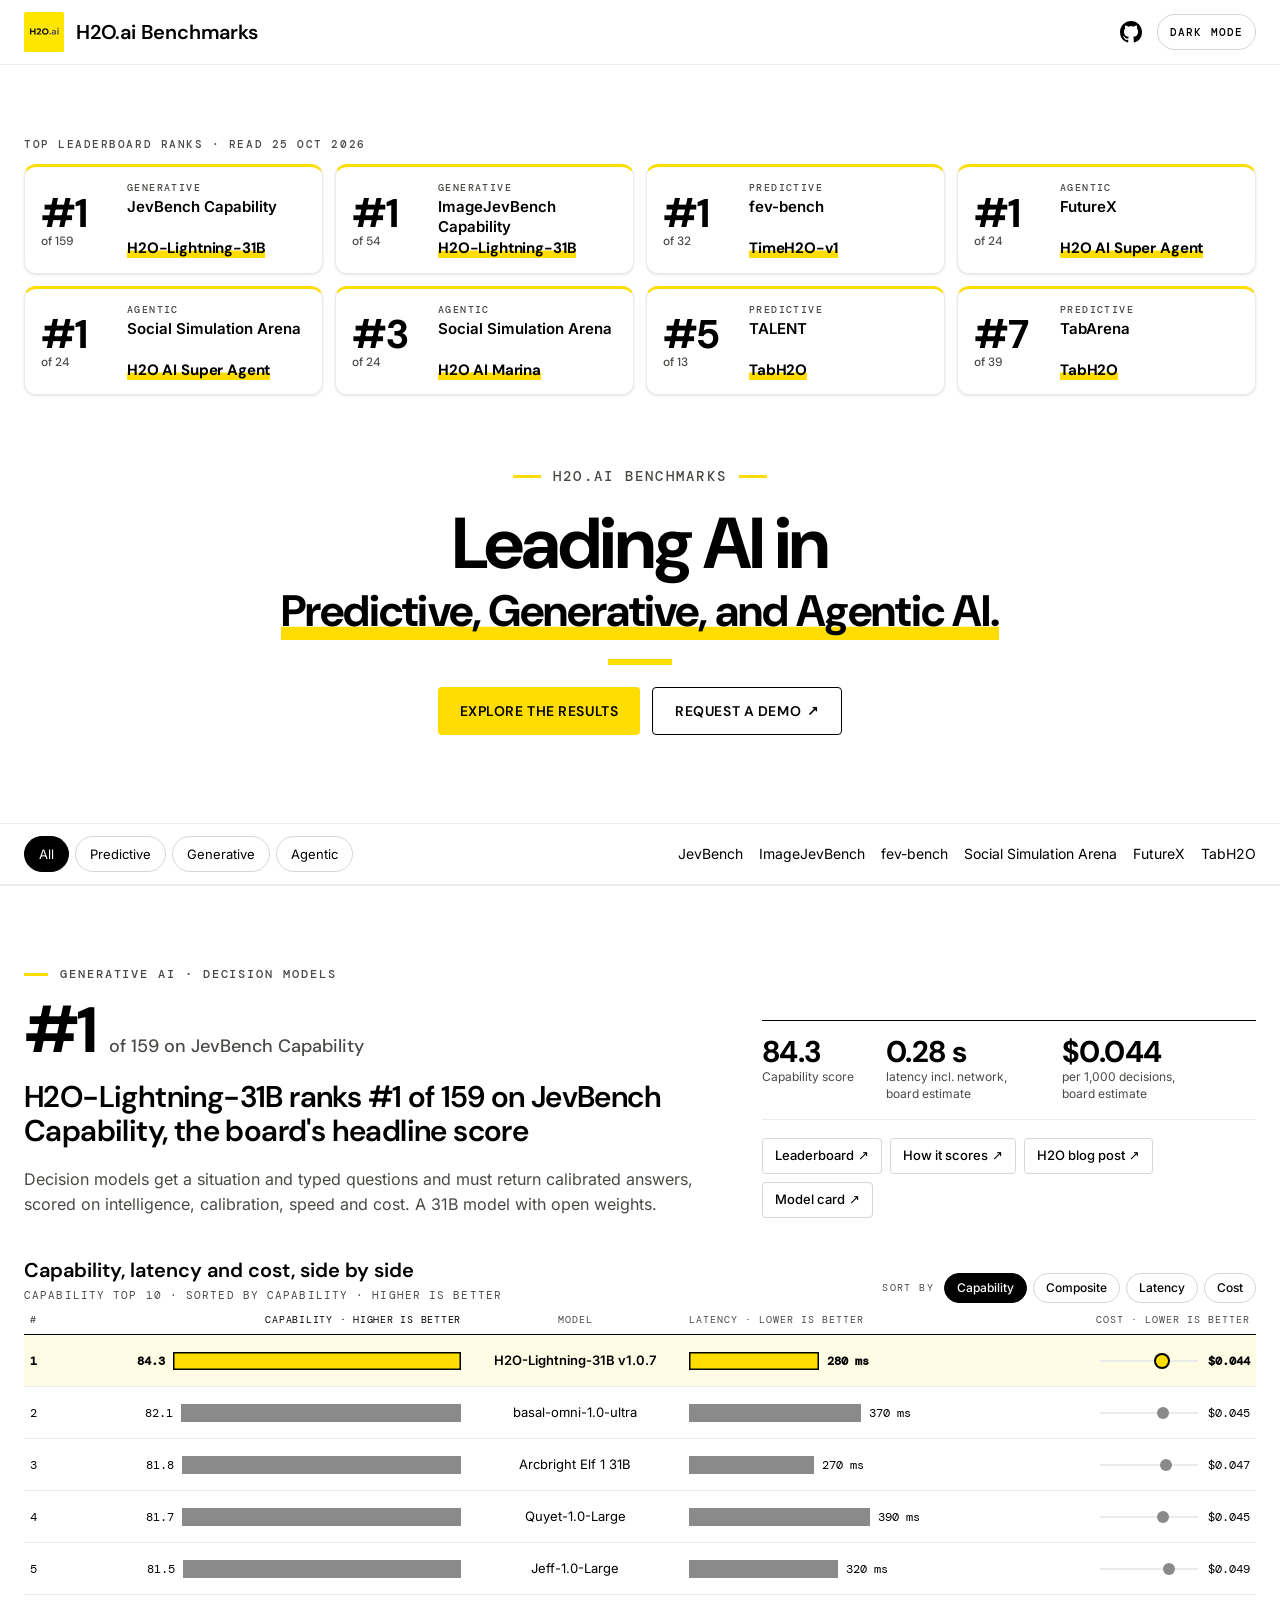
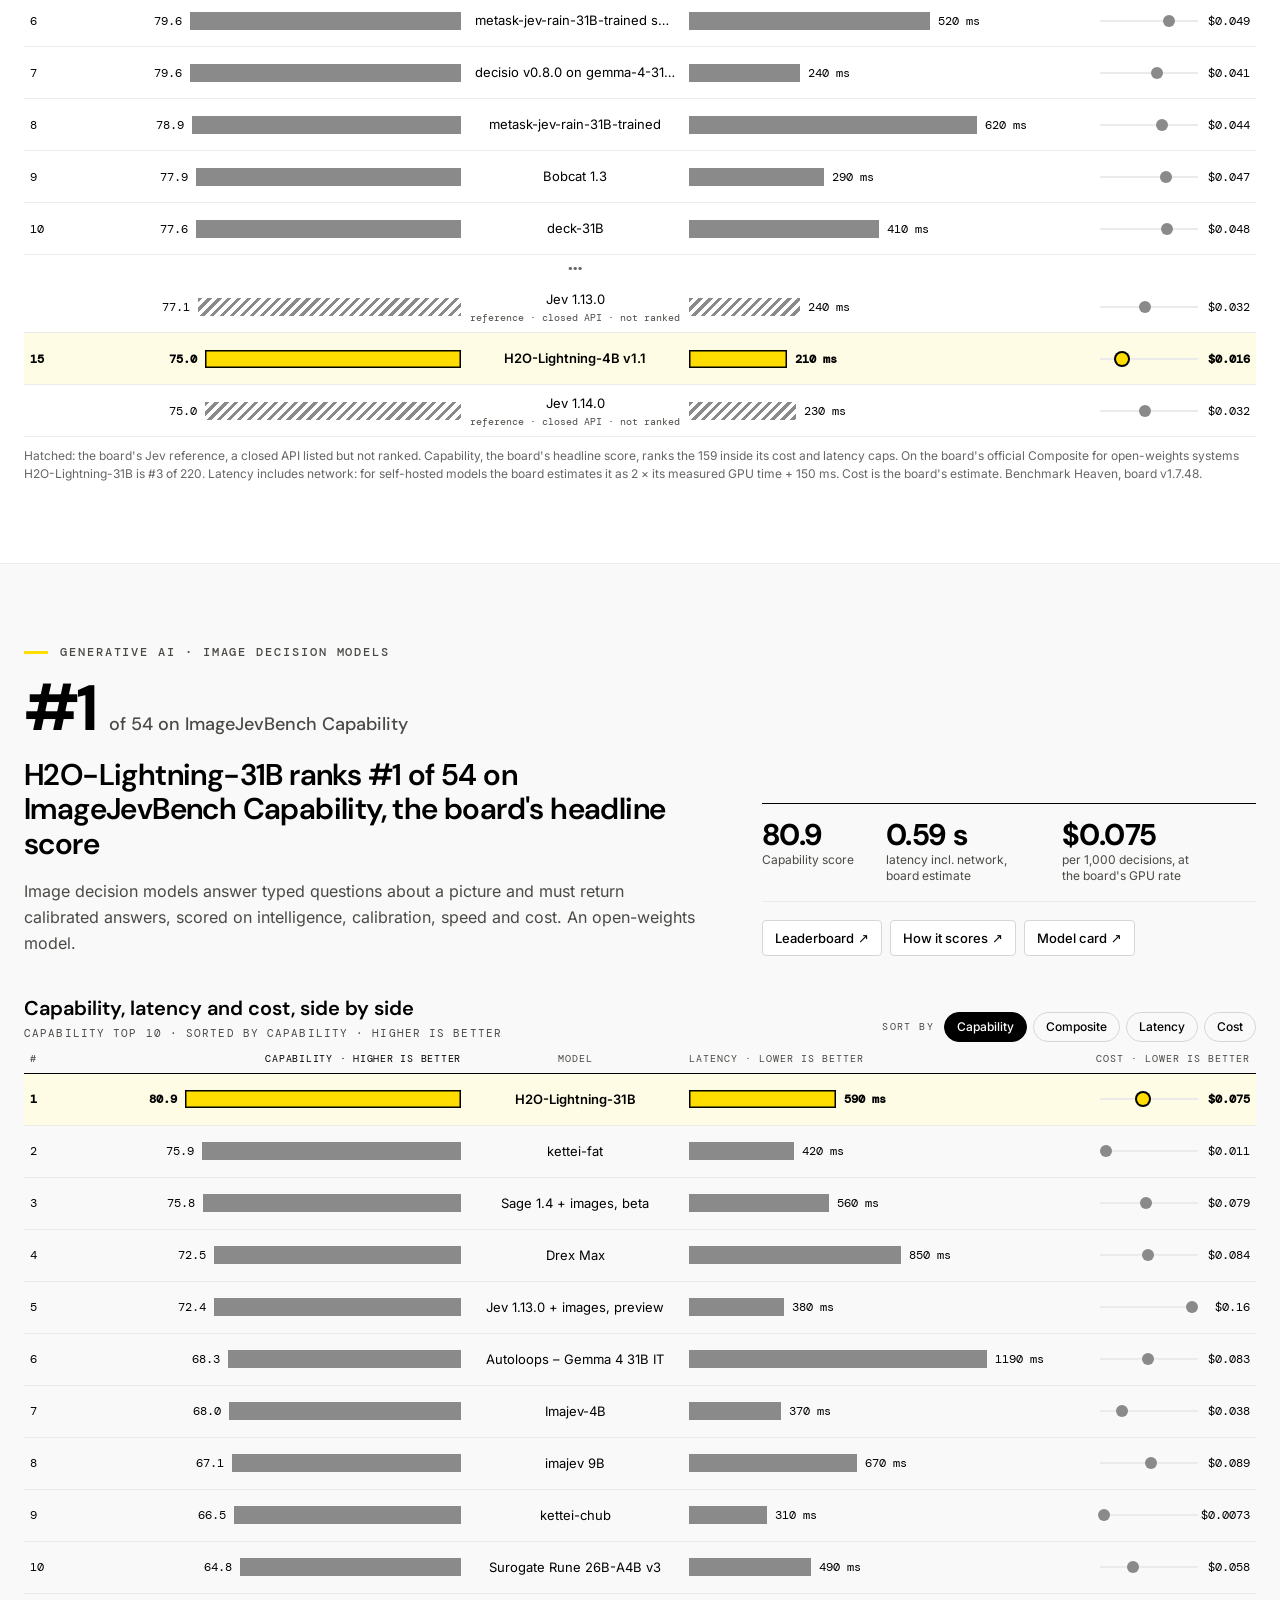
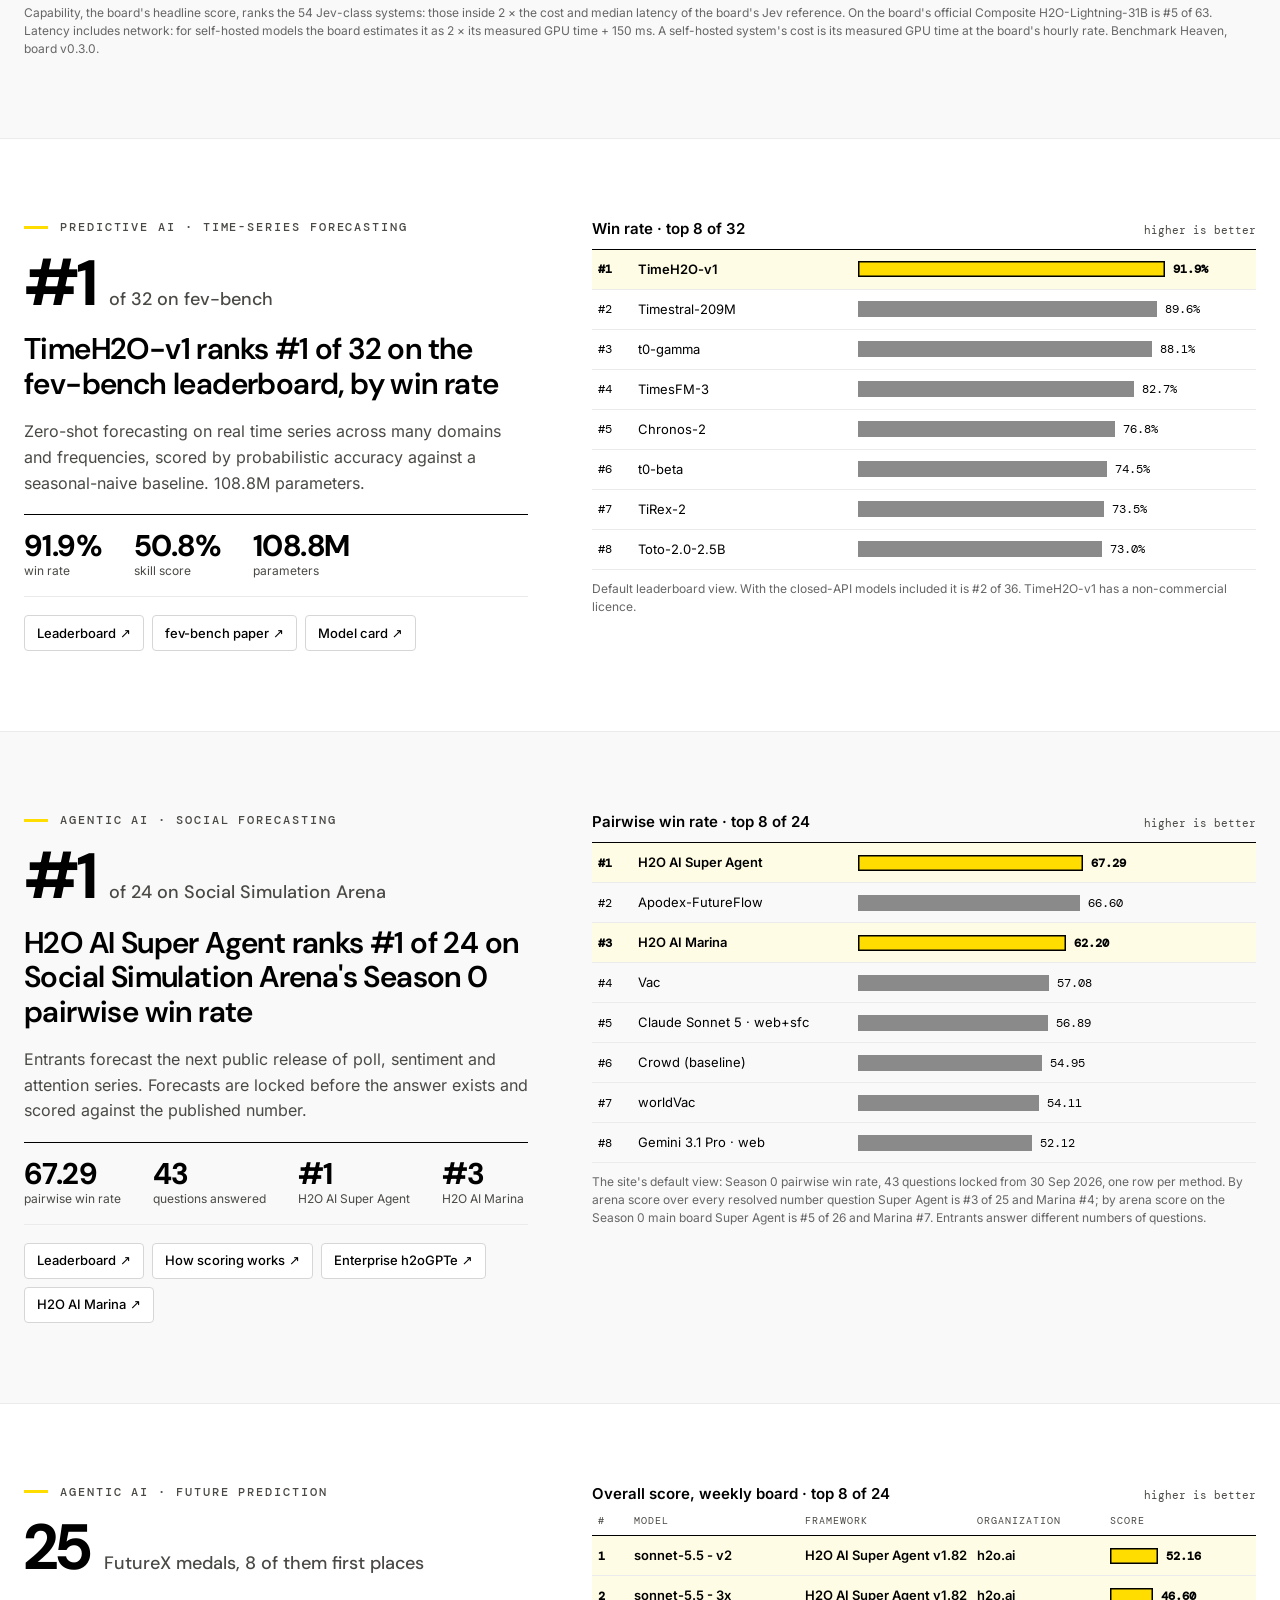
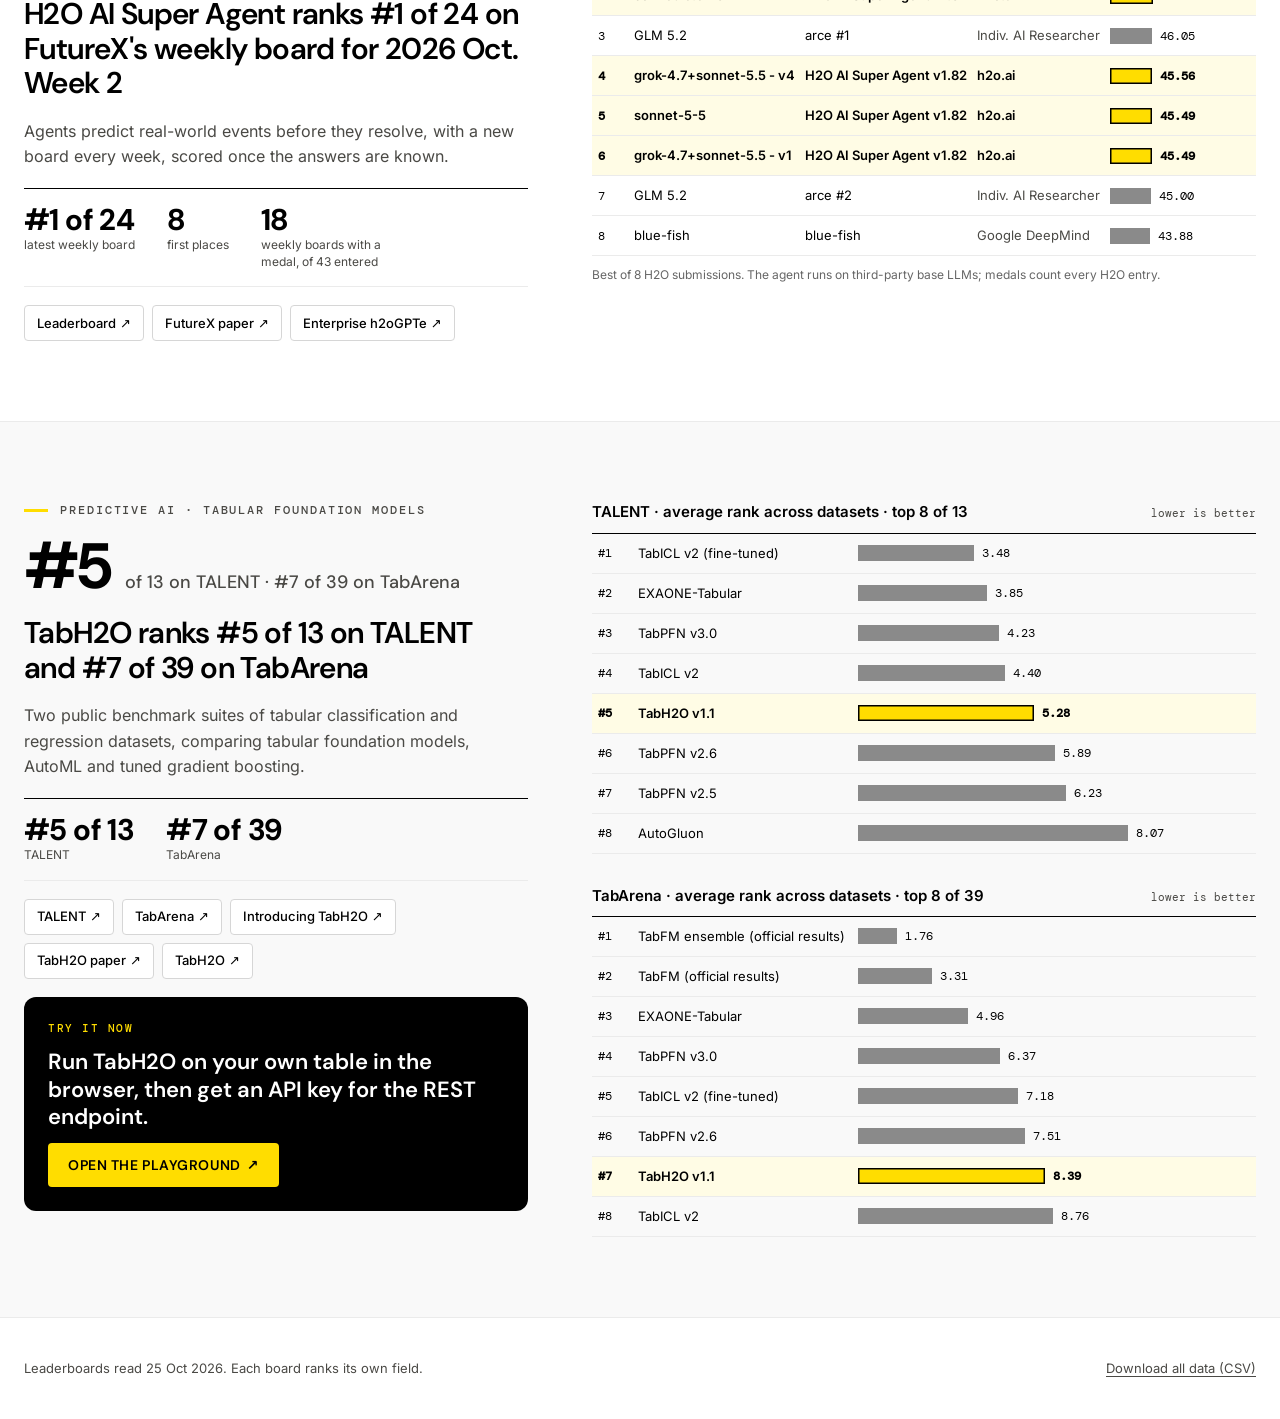
==== commit be2cc60f: "Update to the 2026-10-25 read: #1 on JevBench Capability; the controls return All seven leaderboards" ====
--- a/site/h2o-benchmarks.html
+++ b/site/h2o-benchmarks.html
@@ -792,8 +792,8 @@
 <section class="hero" aria-labelledby="hero-h">
 <div class="wrap hero-stack">
 <div class="ranks">
-<p class="ranks-label">Top leaderboard ranks · read <time datetime="2026-10-24"><span data-src="page#retrieved_at">24 Oct 2026</span></time></p>
-<ul class="tiles"><li class="tile" style="--i:0"><a href="#imagejevbench"><span class="tile-kind">Generative</span> <span class="tile-rank"><span data-src="imagejevbench/capability/h2o-lightning-31b#rank">#1</span><span class="tile-of"> of <span data-src="imagejevbench/capability/h2o-lightning-31b#of">54</span></span></span> <span class="tile-board">ImageJevBench Capability</span> <span class="tile-who"><span data-src="imagejevbench/capability/h2o-lightning-31b#subject">H2O-Lightning-31B</span></span></a></li><li class="tile" style="--i:1"><a href="#fev-bench"><span class="tile-kind">Predictive</span> <span class="tile-rank"><span data-src="fev-bench/default-view@win_rate/timeh2o-v1#rank">#1</span><span class="tile-of"> of <span data-src="fev-bench/default-view@win_rate/timeh2o-v1#of">32</span></span></span> <span class="tile-board">fev-bench</span> <span class="tile-who"><span data-src="fev-bench/default-view@win_rate/timeh2o-v1#subject">TimeH2O-v1</span></span></a></li><li class="tile" style="--i:2"><a href="#social-simulation-arena"><span class="tile-kind">Agentic</span> <span class="tile-rank"><span data-src="social-simulation-arena/s0-pairwise/h2ogpte-super-agent#rank">#1</span><span class="tile-of"> of <span data-src="social-simulation-arena/s0-pairwise/h2ogpte-super-agent#of">24</span></span></span> <span class="tile-board">Social Simulation Arena</span> <span class="tile-who"><span data-src="social-simulation-arena/s0-pairwise/h2ogpte-super-agent#subject">H2O AI Super Agent</span></span></a></li><li class="tile" style="--i:3"><a href="#futurex"><span class="tile-kind">Agentic</span> <span class="tile-rank"><span data-src="futurex/2026-10-w2/h2ogpte-super-agent#rank">#1</span><span class="tile-of"> of <span data-src="futurex/2026-10-w2/h2ogpte-super-agent#of">24</span></span></span> <span class="tile-board">FutureX</span> <span class="tile-who"><span data-src="futurex/2026-10-w2/h2ogpte-super-agent#subject">H2O AI Super Agent</span></span></a></li><li class="tile" style="--i:4"><a href="#jevbench"><span class="tile-kind">Generative</span> <span class="tile-rank"><span data-src="jevbench/composite/h2o-lightning-4b#rank">#2</span><span class="tile-of"> of <span data-src="jevbench/composite/h2o-lightning-4b#of">197</span></span></span> <span class="tile-board">JevBench Composite</span> <span class="tile-who"><span data-src="jevbench/composite/h2o-lightning-4b#subject">H2O-Lightning-4B</span></span></a></li><li class="tile" style="--i:5"><a href="#social-simulation-arena"><span class="tile-kind">Agentic</span> <span class="tile-rank"><span data-src="social-simulation-arena/s0-pairwise/h2o-marina#rank">#3</span><span class="tile-of"> of <span data-src="social-simulation-arena/s0-pairwise/h2o-marina#of">24</span></span></span> <span class="tile-board">Social Simulation Arena</span> <span class="tile-who"><span data-src="social-simulation-arena/s0-pairwise/h2o-marina#subject">H2O AI Marina</span></span></a></li><li class="tile" style="--i:6"><a href="#tabh2o"><span class="tile-kind">Predictive</span> <span class="tile-rank"><span data-src="tabh2o-talent/one-entry-per-model/tabh2o#rank">#5</span><span class="tile-of"> of <span data-src="tabh2o-talent/one-entry-per-model/tabh2o#of">13</span></span></span> <span class="tile-board">TALENT</span> <span class="tile-who"><span data-src="tabh2o-talent/one-entry-per-model/tabh2o#subject">TabH2O</span></span></a></li><li class="tile" style="--i:7"><a href="#tabh2o"><span class="tile-kind">Predictive</span> <span class="tile-rank"><span data-src="tabh2o-tabarena/one-entry-per-model/tabh2o#rank">#7</span><span class="tile-of"> of <span data-src="tabh2o-tabarena/one-entry-per-model/tabh2o#of">39</span></span></span> <span class="tile-board">TabArena</span> <span class="tile-who"><span data-src="tabh2o-tabarena/one-entry-per-model/tabh2o#subject">TabH2O</span></span></a></li></ul>
+<p class="ranks-label">Top leaderboard ranks · read <time datetime="2026-10-25"><span data-src="page#retrieved_at">25 Oct 2026</span></time></p>
+<ul class="tiles"><li class="tile" style="--i:0"><a href="#jevbench"><span class="tile-kind">Generative</span> <span class="tile-rank"><span data-src="jevbench/capability/h2o-lightning-31b#rank">#1</span><span class="tile-of"> of <span data-src="jevbench/capability/h2o-lightning-31b#of">159</span></span></span> <span class="tile-board">JevBench Capability</span> <span class="tile-who"><span data-src="jevbench/capability/h2o-lightning-31b#subject">H2O-Lightning-31B</span></span></a></li><li class="tile" style="--i:1"><a href="#imagejevbench"><span class="tile-kind">Generative</span> <span class="tile-rank"><span data-src="imagejevbench/capability/h2o-lightning-31b#rank">#1</span><span class="tile-of"> of <span data-src="imagejevbench/capability/h2o-lightning-31b#of">54</span></span></span> <span class="tile-board">ImageJevBench Capability</span> <span class="tile-who"><span data-src="imagejevbench/capability/h2o-lightning-31b#subject">H2O-Lightning-31B</span></span></a></li><li class="tile" style="--i:2"><a href="#fev-bench"><span class="tile-kind">Predictive</span> <span class="tile-rank"><span data-src="fev-bench/default-view@win_rate/timeh2o-v1#rank">#1</span><span class="tile-of"> of <span data-src="fev-bench/default-view@win_rate/timeh2o-v1#of">32</span></span></span> <span class="tile-board">fev-bench</span> <span class="tile-who"><span data-src="fev-bench/default-view@win_rate/timeh2o-v1#subject">TimeH2O-v1</span></span></a></li><li class="tile" style="--i:3"><a href="#futurex"><span class="tile-kind">Agentic</span> <span class="tile-rank"><span data-src="futurex/2026-10-w2/h2ogpte-super-agent#rank">#1</span><span class="tile-of"> of <span data-src="futurex/2026-10-w2/h2ogpte-super-agent#of">24</span></span></span> <span class="tile-board">FutureX</span> <span class="tile-who"><span data-src="futurex/2026-10-w2/h2ogpte-super-agent#subject">H2O AI Super Agent</span></span></a></li><li class="tile" style="--i:4"><a href="#social-simulation-arena"><span class="tile-kind">Agentic</span> <span class="tile-rank"><span data-src="social-simulation-arena/s0-pairwise/h2ogpte-super-agent#rank">#1</span><span class="tile-of"> of <span data-src="social-simulation-arena/s0-pairwise/h2ogpte-super-agent#of">24</span></span></span> <span class="tile-board">Social Simulation Arena</span> <span class="tile-who"><span data-src="social-simulation-arena/s0-pairwise/h2ogpte-super-agent#subject">H2O AI Super Agent</span></span></a></li><li class="tile" style="--i:5"><a href="#social-simulation-arena"><span class="tile-kind">Agentic</span> <span class="tile-rank"><span data-src="social-simulation-arena/s0-pairwise/h2o-marina#rank">#3</span><span class="tile-of"> of <span data-src="social-simulation-arena/s0-pairwise/h2o-marina#of">24</span></span></span> <span class="tile-board">Social Simulation Arena</span> <span class="tile-who"><span data-src="social-simulation-arena/s0-pairwise/h2o-marina#subject">H2O AI Marina</span></span></a></li><li class="tile" style="--i:6"><a href="#tabh2o"><span class="tile-kind">Predictive</span> <span class="tile-rank"><span data-src="tabh2o-talent/one-entry-per-model/tabh2o#rank">#5</span><span class="tile-of"> of <span data-src="tabh2o-talent/one-entry-per-model/tabh2o#of">13</span></span></span> <span class="tile-board">TALENT</span> <span class="tile-who"><span data-src="tabh2o-talent/one-entry-per-model/tabh2o#subject">TabH2O</span></span></a></li><li class="tile" style="--i:7"><a href="#tabh2o"><span class="tile-kind">Predictive</span> <span class="tile-rank"><span data-src="tabh2o-tabarena/one-entry-per-model/tabh2o#rank">#7</span><span class="tile-of"> of <span data-src="tabh2o-tabarena/one-entry-per-model/tabh2o#of">39</span></span></span> <span class="tile-board">TabArena</span> <span class="tile-who"><span data-src="tabh2o-tabarena/one-entry-per-model/tabh2o#subject">TabH2O</span></span></a></li></ul>
 </div>
 <div class="statement">
 <p class="eyebrow">H2O.ai benchmarks</p>
@@ -809,10 +809,10 @@
 <ul class="jumps"><li data-kind="generative"><a href="#jevbench">JevBench</a></li><li data-kind="generative"><a href="#imagejevbench">ImageJevBench</a></li><li data-kind="predictive"><a href="#fev-bench">fev-bench</a></li><li data-kind="agentic"><a href="#social-simulation-arena">Social Simulation Arena</a></li><li data-kind="agentic"><a href="#futurex">FutureX</a></li><li data-kind="predictive"><a href="#tabh2o">TabH2O</a></li></ul>
 </div>
 </nav>
-<section class="bench" id="jevbench" data-kind="generative" aria-labelledby="jevbench-h"><div class="wrap bench-wide"><div class="text-row"><div class="story"><p class="eyebrow">Generative AI · Decision models</p><p class="big"><span class="big-num"><span data-src="jevbench/composite/h2o-lightning-4b#rank">#2</span></span> <span class="big-phrase">of <span data-src="jevbench/composite/h2o-lightning-4b#of">197</span> on <span data-src="jevbench#short_name">JevBench</span></span></p><h2 id="jevbench-h"><span data-src="jevbench/composite/h2o-lightning-4b#subject">H2O-Lightning-4B</span> ranks <span data-src="jevbench/composite/h2o-lightning-4b#rank">#2</span> of <span data-src="jevbench/composite/h2o-lightning-4b#of">197</span> on the JevBench Composite score for open-weights systems</h2><p class="description">Decision models get a situation and typed questions and must return calibrated answers, scored on intelligence, calibration, speed and cost. A <span data-src="jevbench/composite/h2o-lightning-4b#params_label">4B</span> model with open weights.</p></div><div class="facts"><dl class="stats"><div><dt>Composite score</dt><dd><span data-src="jevbench/composite/h2o-lightning-4b#score">73.8</span></dd></div><div><dt>latency incl. network, board estimate</dt><dd><span data-src="jevbench/composite/h2o-lightning-4b#latency_s">0.21 s</span></dd></div><div><dt>per <span data-src="jevbench/composite#cost_per_decisions">1,000</span> decisions, board estimate</dt><dd><span data-src="jevbench/composite/h2o-lightning-4b#cost_per_1k_usd">$0.016</span></dd></div></dl><ul class="links"><li><a href="https://benchmarkheaven.com/jev-models">Leaderboard<span aria-hidden="true"> ↗</span></a></li><li><a href="https://benchmarkheaven.com/jev-models/methodology">How it scores<span aria-hidden="true"> ↗</span></a></li><li><a href="https://h2o.ai/blog/2026/h2o-lightning-jevbench">H2O blog post<span aria-hidden="true"> ↗</span></a></li><li><a href="https://huggingface.co/h2oai/h2o-lightning-4b">Model card<span aria-hidden="true"> ↗</span></a></li></ul></div></div><div class="charts"><figure class="chart jev-chart" aria-labelledby="jevbench-side-by-side-title" data-chart data-sort="composite"><div class="jev-head"><div class="jev-titles"><p class="jev-title" id="jevbench-side-by-side-title">Composite, latency and cost, side by side</p><p class="jev-caption" aria-live="polite"><span class="when-composite">Composite</span><span class="when-capability">Capability</span> top <span class="when-composite"><span data-src="jevbench/composite#shown">10</span></span><span class="when-capability"><span data-src="jevbench/capability#shown">10</span></span> · sorted by <span class="sort-measure">Composite</span> · <span class="sort-direction">higher</span> is better</p></div><div class="sort js-only"><span class="sort-label" id="jevbench-sort-label">Sort by</span><div class="pills" role="radiogroup" aria-labelledby="jevbench-sort-label"><button type="button" role="radio" aria-checked="true" tabindex="0" data-sort="composite" data-column="composite" data-label="Composite" data-direction="higher">Composite</button><button type="button" role="radio" aria-checked="false" tabindex="-1" data-sort="capability" data-column="composite" data-label="Capability" data-direction="higher">Capability</button><button type="button" role="radio" aria-checked="false" tabindex="-1" data-sort="latency" data-column="latency" data-label="Latency" data-direction="lower">Latency</button><button type="button" role="radio" aria-checked="false" tabindex="-1" data-sort="cost" data-column="cost" data-label="Cost" data-direction="lower">Cost</button></div></div></div><div class="jev-scroll"><div class="jev-inner"><div class="jev-cols" aria-hidden="true"><span class="col col-rank">#</span><span class="col col-composite on"><span class="when-composite">Composite · higher is better</span><span class="when-capability">Capability · higher is better</span></span><span class="col col-model">Model</span><span class="col col-latency">Latency · lower is better</span><span class="col col-cost">Cost · lower is better</span></div><ol class="jev-rows" style="--rows:12"><li class="jev-row" style="--pos:0" data-pos-composite="0" data-pos-latency="2" data-pos-cost="0" data-rank-composite="1" data-rank-latency="3" data-rank-cost="1"><span class="cell rank"><span class="val"><span class="sr-only">Rank </span><span class="num" data-src="jevbench/composite/torchcast-decision-4b-v1.3#position">1</span></span></span><span class="cell comp"><span class="val"><span class="sr-only">Composite </span><span data-src="jevbench/composite/torchcast-decision-4b-v1.3#score">76.2</span></span><span class="bar" style="--w:0.7619"></span></span><span class="cell model"><span class="nm" title="Torchcast Decision 4B (v1.3)"><span data-src="jevbench/composite/torchcast-decision-4b-v1.3#name">Torchcast Decision 4B (v1.3)</span></span></span><span class="cell lat"><span class="bar" style="--w:0.3667"></span><span class="val"><span class="sr-only">latency </span><span data-src="jevbench/composite/torchcast-decision-4b-v1.3#latency_s">220 ms</span></span></span><span class="cell cost"><span class="track" aria-hidden="true"><span class="dot" style="--w:0.2500"></span></span><span class="val"><span class="sr-only">cost </span><span data-src="jevbench/composite/torchcast-decision-4b-v1.3#cost_per_1k_usd">$0.015</span></span></span></li><li class="jev-row h2o" style="--pos:1" data-pos-composite="1" data-pos-capability="11" data-pos-latency="1" data-pos-cost="3" data-rank-composite="2" data-rank-capability="13" data-rank-latency="2" data-rank-cost="4"><span class="cell rank"><span class="val"><span class="sr-only">Rank </span><span class="num" data-src="jevbench/composite/h2o-lightning-4b#position">2</span></span></span><span class="cell comp"><span class="val"><span class="sr-only">Composite </span><span data-src="jevbench/composite/h2o-lightning-4b#score">73.8</span></span><span class="val when-capability"><span class="sr-only">Capability </span><span data-src="jevbench/composite/h2o-lightning-4b#capability">75.0</span></span><span class="bar" style="--w:0.7382;--w-capability:0.7500"></span></span><span class="cell model"><span class="nm" title="H2O-Lightning-4B v1.1 (H2O.ai, Qwen3.5-4B fine-tune, stock vLLM + open shim)"><span data-src="jevbench/composite/h2o-lightning-4b#name">H2O-Lightning-4B v1.1</span></span></span><span class="cell lat"><span class="bar" style="--w:0.3500;--w-capability:0.3500"></span><span class="val"><span class="sr-only">latency </span><span data-src="jevbench/composite/h2o-lightning-4b#latency_s">210 ms</span></span></span><span class="cell cost"><span class="track" aria-hidden="true"><span class="dot" style="--w:0.2667;--w-capability:0.2286"></span></span><span class="val"><span class="sr-only">cost </span><span data-src="jevbench/composite/h2o-lightning-4b#cost_per_1k_usd">$0.016</span></span></span></li><li class="jev-row h2o" style="--pos:2" data-pos-composite="2" data-pos-capability="1" data-pos-latency="9" data-pos-cost="9" data-rank-composite="3" data-rank-capability="2" data-rank-latency="8" data-rank-cost="8"><span class="cell rank"><span class="val"><span class="sr-only">Rank </span><span class="num" data-src="jevbench/composite/h2o-lightning-31b#position">3</span></span></span><span class="cell comp"><span class="val"><span class="sr-only">Composite </span><span data-src="jevbench/composite/h2o-lightning-31b#score">73.4</span></span><span class="val when-capability"><span class="sr-only">Capability </span><span data-src="jevbench/composite/h2o-lightning-31b#capability">85.2</span></span><span class="bar" style="--w:0.7344;--w-capability:0.8517"></span></span><span class="cell model"><span class="nm" title="H2O-Lightning-31B v1.0.7 (H2O.ai, Gemma-4-31B-it fine-tune, vLLM + h2oai overlay, one-engine FP8 profile, self-hosted)"><span data-src="jevbench/composite/h2o-lightning-31b#name">H2O-Lightning-31B v1.0.7</span></span></span><span class="cell lat"><span class="bar" style="--w:0.4667;--w-capability:0.4667"></span><span class="val"><span class="sr-only">latency </span><span data-src="jevbench/composite/h2o-lightning-31b#latency_s">280 ms</span></span></span><span class="cell cost"><span class="track" aria-hidden="true"><span class="dot" style="--w:0.7333;--w-capability:0.6286"></span></span><span class="val"><span class="sr-only">cost </span><span data-src="jevbench/composite/h2o-lightning-31b#cost_per_1k_usd">$0.044</span></span></span></li><li class="jev-row" style="--pos:3" data-pos-composite="3" data-pos-latency="8" data-pos-cost="1" data-rank-composite="4" data-rank-latency="7" data-rank-cost="2"><span class="cell rank"><span class="val"><span class="sr-only">Rank </span><span class="num" data-src="jevbench/composite/torchcast-decision-4b-v1.2#position">4</span></span></span><span class="cell comp"><span class="val"><span class="sr-only">Composite </span><span data-src="jevbench/composite/torchcast-decision-4b-v1.2#score">73.0</span></span><span class="bar" style="--w:0.7303"></span></span><span class="cell model"><span class="nm" title="Torchcast Decision 4B (v1.2)"><span data-src="jevbench/composite/torchcast-decision-4b-v1.2#name">Torchcast Decision 4B (v1.2)</span></span></span><span class="cell lat"><span class="bar" style="--w:0.4500"></span><span class="val"><span class="sr-only">latency </span><span data-src="jevbench/composite/torchcast-decision-4b-v1.2#latency_s">270 ms</span></span></span><span class="cell cost"><span class="track" aria-hidden="true"><span class="dot" style="--w:0.2500"></span></span><span class="val"><span class="sr-only">cost </span><span data-src="jevbench/composite/torchcast-decision-4b-v1.2#cost_per_1k_usd">$0.015</span></span></span></li><li class="jev-row" style="--pos:4" data-pos-composite="4" data-pos-capability="6" data-pos-latency="4" data-pos-cost="8" data-rank-composite="5" data-rank-capability="7" data-rank-latency="4" data-rank-cost="7"><span class="cell rank"><span class="val"><span class="sr-only">Rank </span><span class="num" data-src="jevbench/composite/decisio-gemma-4-31b-v080#position">5</span></span></span><span class="cell comp"><span class="val"><span class="sr-only">Composite </span><span data-src="jevbench/composite/decisio-gemma-4-31b-v080#score">71.7</span></span><span class="val when-capability"><span class="sr-only">Capability </span><span data-src="jevbench/composite/decisio-gemma-4-31b-v080#capability">79.6</span></span><span class="bar" style="--w:0.7169;--w-capability:0.7957"></span></span><span class="cell model"><span class="nm" title="decisio v0.8.0 on gemma-4-31B-it (frozen, FP8 on load, one prefill per state, self-hosted)"><span data-src="jevbench/composite/decisio-gemma-4-31b-v080#name">decisio v0.8.0 on gemma-4-31B-it</span></span></span><span class="cell lat"><span class="bar" style="--w:0.4000;--w-capability:0.4000"></span><span class="val"><span class="sr-only">latency </span><span data-src="jevbench/composite/decisio-gemma-4-31b-v080#latency_s">240 ms</span></span></span><span class="cell cost"><span class="track" aria-hidden="true"><span class="dot" style="--w:0.6833;--w-capability:0.5857"></span></span><span class="val"><span class="sr-only">cost </span><span data-src="jevbench/composite/decisio-gemma-4-31b-v080#cost_per_1k_usd">$0.041</span></span></span></li><li class="jev-row" style="--pos:5" data-pos-composite="5" data-pos-capability="2" data-pos-latency="10" data-pos-cost="10" data-rank-composite="6" data-rank-capability="3" data-rank-latency="9" data-rank-cost="9"><span class="cell rank"><span class="val"><span class="sr-only">Rank </span><span class="num" data-src="jevbench/composite/basal-omni-1.0-ultra#position">6</span></span></span><span class="cell comp"><span class="val"><span class="sr-only">Composite </span><span data-src="jevbench/composite/basal-omni-1.0-ultra#score">71.7</span></span><span class="val when-capability"><span class="sr-only">Capability </span><span data-src="jevbench/composite/basal-omni-1.0-ultra#capability">82.5</span></span><span class="bar" style="--w:0.7169;--w-capability:0.8254"></span></span><span class="cell model"><span class="nm" title="basal-omni-1.0-ultra (Remek Kinas, Gemma-4-31B-it + merged LoRA, typed-decision readout, self-hosted)"><span data-src="jevbench/composite/basal-omni-1.0-ultra#name">basal-omni-1.0-ultra</span></span></span><span class="cell lat"><span class="bar" style="--w:0.5833;--w-capability:0.5833"></span><span class="val"><span class="sr-only">latency </span><span data-src="jevbench/composite/basal-omni-1.0-ultra#latency_s">350 ms</span></span></span><span class="cell cost"><span class="track" aria-hidden="true"><span class="dot" style="--w:0.7500;--w-capability:0.6429"></span></span><span class="val"><span class="sr-only">cost </span><span data-src="jevbench/composite/basal-omni-1.0-ultra#cost_per_1k_usd">$0.045</span></span></span></li><li class="jev-row ref" style="--pos:6" data-pos-composite="6" data-pos-capability="10" data-pos-latency="5" data-pos-cost="6"><span class="cell rank"></span><span class="cell comp"><span class="val"><span class="sr-only">Composite </span><span data-src="jevbench/composite/jev-1.13.0#score">71.5</span></span><span class="val when-capability"><span class="sr-only">Capability </span><span data-src="jevbench/composite/jev-1.13.0#capability">77.1</span></span><span class="bar" style="--w:0.7149;--w-capability:0.7713"></span></span><span class="cell model"><span class="nm" title="Jev 1.13.0 (TypeSafe AI)"><span data-src="jevbench/composite/jev-1.13.0#name">Jev 1.13.0</span></span><span class="sub">reference · closed API · not ranked</span></span><span class="cell lat"><span class="bar" style="--w:0.4000;--w-capability:0.4000"></span><span class="val"><span class="sr-only">latency </span><span data-src="jevbench/composite/jev-1.13.0#latency_s">240 ms</span></span></span><span class="cell cost"><span class="track" aria-hidden="true"><span class="dot" style="--w:0.5333;--w-capability:0.4571"></span></span><span class="val"><span class="sr-only">cost </span><span data-src="jevbench/composite/jev-1.13.0#cost_per_1k_usd">$0.032</span></span></span></li><li class="jev-row" style="--pos:7" data-pos-composite="7" data-pos-capability="3" data-pos-latency="11" data-pos-cost="11" data-rank-composite="7" data-rank-capability="4" data-rank-latency="10" data-rank-cost="10"><span class="cell rank"><span class="val"><span class="sr-only">Rank </span><span class="num" data-src="jevbench/composite/quyet-1-0-large#position">7</span></span></span><span class="cell comp"><span class="val"><span class="sr-only">Composite </span><span data-src="jevbench/composite/quyet-1-0-large#score">71.4</span></span><span class="val when-capability"><span class="sr-only">Capability </span><span data-src="jevbench/composite/quyet-1-0-large#capability">81.7</span></span><span class="bar" style="--w:0.7139;--w-capability:0.8169"></span></span><span class="cell model"><span class="nm" title="Quyet-1.0-Large (Chinh Nguyen, Gemma-4-31B decoder, option-letter logits)"><span data-src="jevbench/composite/quyet-1-0-large#name">Quyet-1.0-Large</span></span></span><span class="cell lat"><span class="bar" style="--w:0.6333;--w-capability:0.6333"></span><span class="val"><span class="sr-only">latency </span><span data-src="jevbench/composite/quyet-1-0-large#latency_s">380 ms</span></span></span><span class="cell cost"><span class="track" aria-hidden="true"><span class="dot" style="--w:0.7500;--w-capability:0.6429"></span></span><span class="val"><span class="sr-only">cost </span><span data-src="jevbench/composite/quyet-1-0-large#cost_per_1k_usd">$0.045</span></span></span></li><li class="jev-row" style="--pos:8" data-pos-composite="8" data-pos-latency="6" data-pos-cost="4" data-rank-composite="8" data-rank-latency="5" data-rank-cost="5"><span class="cell rank"><span class="val"><span class="sr-only">Rank </span><span class="num" data-src="jevbench/composite/decider-12b#position">8</span></span></span><span class="cell comp"><span class="val"><span class="sr-only">Composite </span><span data-src="jevbench/composite/decider-12b#score">70.9</span></span><span class="bar" style="--w:0.7088"></span></span><span class="cell model"><span class="nm" title="decider-12b v2 (Mapika)"><span data-src="jevbench/composite/decider-12b#name">decider-12b v2</span></span></span><span class="cell lat"><span class="bar" style="--w:0.4333"></span><span class="val"><span class="sr-only">latency </span><span data-src="jevbench/composite/decider-12b#latency_s">260 ms</span></span></span><span class="cell cost"><span class="track" aria-hidden="true"><span class="dot" style="--w:0.4333"></span></span><span class="val"><span class="sr-only">cost </span><span data-src="jevbench/composite/decider-12b#cost_per_1k_usd">$0.026</span></span></span></li><li class="jev-row" style="--pos:9" data-pos-composite="9" data-pos-latency="0" data-pos-cost="2" data-rank-composite="9" data-rank-latency="1" data-rank-cost="3"><span class="cell rank"><span class="val"><span class="sr-only">Rank </span><span class="num" data-src="jevbench/composite/torchcast-decision-4b-v1.1#position">9</span></span></span><span class="cell comp"><span class="val"><span class="sr-only">Composite </span><span data-src="jevbench/composite/torchcast-decision-4b-v1.1#score">70.7</span></span><span class="bar" style="--w:0.7068"></span></span><span class="cell model"><span class="nm" title="Torchcast Decision 4B (v1.1)"><span data-src="jevbench/composite/torchcast-decision-4b-v1.1#name">Torchcast Decision 4B (v1.1)</span></span></span><span class="cell lat"><span class="bar" style="--w:0.3167"></span><span class="val"><span class="sr-only">latency </span><span data-src="jevbench/composite/torchcast-decision-4b-v1.1#latency_s">190 ms</span></span></span><span class="cell cost"><span class="track" aria-hidden="true"><span class="dot" style="--w:0.2500"></span></span><span class="val"><span class="sr-only">cost </span><span data-src="jevbench/composite/torchcast-decision-4b-v1.1#cost_per_1k_usd">$0.015</span></span></span></li><li class="jev-row" style="--pos:10" data-pos-composite="10" data-pos-latency="7" data-pos-cost="5" data-rank-composite="10" data-rank-latency="6" data-rank-cost="6"><span class="cell rank"><span class="val"><span class="sr-only">Rank </span><span class="num" data-src="jevbench/composite/decider-12b-v1#position">10</span></span></span><span class="cell comp"><span class="val"><span class="sr-only">Composite </span><span data-src="jevbench/composite/decider-12b-v1#score">70.4</span></span><span class="bar" style="--w:0.7042"></span></span><span class="cell model"><span class="nm" title="decider-12b v1, stock Gemma-4-12B-it (Mapika)"><span data-src="jevbench/composite/decider-12b-v1#name">decider-12b v1, stock Gemma-4-12B-it</span></span></span><span class="cell lat"><span class="bar" style="--w:0.4333"></span><span class="val"><span class="sr-only">latency </span><span data-src="jevbench/composite/decider-12b-v1#latency_s">260 ms</span></span></span><span class="cell cost"><span class="track" aria-hidden="true"><span class="dot" style="--w:0.4333"></span></span><span class="val"><span class="sr-only">cost </span><span data-src="jevbench/composite/decider-12b-v1#cost_per_1k_usd">$0.026</span></span></span></li><li class="jev-row ref" style="--pos:11" data-pos-composite="11" data-pos-capability="12" data-pos-latency="3" data-pos-cost="7"><span class="cell rank"></span><span class="cell comp"><span class="val"><span class="sr-only">Composite </span><span data-src="jevbench/composite/jev-1.14.0#score">70.2</span></span><span class="val when-capability"><span class="sr-only">Capability </span><span data-src="jevbench/composite/jev-1.14.0#capability">75.0</span></span><span class="bar" style="--w:0.7015;--w-capability:0.7501"></span></span><span class="cell model"><span class="nm" title="Jev 1.14.0 (TypeSafe AI)"><span data-src="jevbench/composite/jev-1.14.0#name">Jev 1.14.0</span></span><span class="sub">reference · closed API · not ranked</span></span><span class="cell lat"><span class="bar" style="--w:0.3667;--w-capability:0.3667"></span><span class="val"><span class="sr-only">latency </span><span data-src="jevbench/composite/jev-1.14.0#latency_s">220 ms</span></span></span><span class="cell cost"><span class="track" aria-hidden="true"><span class="dot" style="--w:0.5333;--w-capability:0.4571"></span></span><span class="val"><span class="sr-only">cost </span><span data-src="jevbench/composite/jev-1.14.0#cost_per_1k_usd">$0.032</span></span></span></li><li class="jev-row" hidden style="--pos:0" data-pos-capability="0" data-rank-capability="1"><span class="cell rank"><span class="val"><span class="sr-only">Rank </span><span class="num" data-src="jevbench/capability/chon-1.0-12b#position">1</span></span></span><span class="cell comp"><span class="val when-capability"><span class="sr-only">Capability </span><span data-src="jevbench/composite/chon-1.0-12b#capability">85.3</span></span><span class="bar" style="--w-capability:0.8534"></span></span><span class="cell model"><span class="nm" title="Chon-1.0-12B"><span data-src="jevbench/composite/chon-1.0-12b#name">Chon-1.0-12B</span></span></span><span class="cell lat"><span class="bar" style="--w-capability:0.7000"></span><span class="val"><span class="sr-only">latency </span><span data-src="jevbench/composite/chon-1.0-12b#latency_s">420 ms</span></span></span><span class="cell cost"><span class="track" aria-hidden="true"><span class="dot" style="--w-capability:0.7143"></span></span><span class="val"><span class="sr-only">cost </span><span data-src="jevbench/composite/chon-1.0-12b#cost_per_1k_usd">$0.050</span></span></span></li><li class="jev-row" hidden style="--pos:4" data-pos-capability="4" data-rank-capability="5"><span class="cell rank"><span class="val"><span class="sr-only">Rank </span><span class="num" data-src="jevbench/capability/jeff_1_0_large#position">5</span></span></span><span class="cell comp"><span class="val when-capability"><span class="sr-only">Capability </span><span data-src="jevbench/composite/jeff_1_0_large#capability">81.5</span></span><span class="bar" style="--w-capability:0.8150"></span></span><span class="cell model"><span class="nm" title="Jeff-1.0-Large"><span data-src="jevbench/composite/jeff_1_0_large#name">Jeff-1.0-Large</span></span></span><span class="cell lat"><span class="bar" style="--w-capability:0.5167"></span><span class="val"><span class="sr-only">latency </span><span data-src="jevbench/composite/jeff_1_0_large#latency_s">310 ms</span></span></span><span class="cell cost"><span class="track" aria-hidden="true"><span class="dot" style="--w-capability:0.7000"></span></span><span class="val"><span class="sr-only">cost </span><span data-src="jevbench/composite/jeff_1_0_large#cost_per_1k_usd">$0.049</span></span></span></li><li class="jev-row" hidden style="--pos:5" data-pos-capability="5" data-rank-capability="6"><span class="cell rank"><span class="val"><span class="sr-only">Rank </span><span class="num" data-src="jevbench/capability/metask_jev_rain_31b_trained_v3#position">6</span></span></span><span class="cell comp"><span class="val when-capability"><span class="sr-only">Capability </span><span data-src="jevbench/composite/metask_jev_rain_31b_trained_v3#capability">79.6</span></span><span class="bar" style="--w-capability:0.7960"></span></span><span class="cell model"><span class="nm" title="metask-jev-rain-31B-trained service v3"><span data-src="jevbench/composite/metask_jev_rain_31b_trained_v3#name">metask-jev-rain-31B-trained service v3</span></span></span><span class="cell lat"><span class="bar" style="--w-capability:0.8500"></span><span class="val"><span class="sr-only">latency </span><span data-src="jevbench/composite/metask_jev_rain_31b_trained_v3#latency_s">510 ms</span></span></span><span class="cell cost"><span class="track" aria-hidden="true"><span class="dot" style="--w-capability:0.7000"></span></span><span class="val"><span class="sr-only">cost </span><span data-src="jevbench/composite/metask_jev_rain_31b_trained_v3#cost_per_1k_usd">$0.049</span></span></span></li><li class="jev-row" hidden style="--pos:7" data-pos-capability="7" data-rank-capability="8"><span class="cell rank"><span class="val"><span class="sr-only">Rank </span><span class="num" data-src="jevbench/capability/metask_jev_rain_31b_trained#position">8</span></span></span><span class="cell comp"><span class="val when-capability"><span class="sr-only">Capability </span><span data-src="jevbench/composite/metask_jev_rain_31b_trained#capability">78.9</span></span><span class="bar" style="--w-capability:0.7891"></span></span><span class="cell model"><span class="nm" title="metask-jev-rain-31B-trained"><span data-src="jevbench/composite/metask_jev_rain_31b_trained#name">metask-jev-rain-31B-trained</span></span></span><span class="cell lat"><span class="bar" style="--w-capability:0.9500"></span><span class="val"><span class="sr-only">latency </span><span data-src="jevbench/composite/metask_jev_rain_31b_trained#latency_s">570 ms</span></span></span><span class="cell cost"><span class="track" aria-hidden="true"><span class="dot" style="--w-capability:0.6286"></span></span><span class="val"><span class="sr-only">cost </span><span data-src="jevbench/composite/metask_jev_rain_31b_trained#cost_per_1k_usd">$0.044</span></span></span></li><li class="jev-row" hidden style="--pos:8" data-pos-capability="8" data-rank-capability="9"><span class="cell rank"><span class="val"><span class="sr-only">Rank </span><span class="num" data-src="jevbench/capability/metask_jev_rain_12b_trained#position">9</span></span></span><span class="cell comp"><span class="val when-capability"><span class="sr-only">Capability </span><span data-src="jevbench/composite/metask_jev_rain_12b_trained#capability">77.9</span></span><span class="bar" style="--w-capability:0.7787"></span></span><span class="cell model"><span class="nm" title="metask-jev-rain-12B-trained"><span data-src="jevbench/composite/metask_jev_rain_12b_trained#name">metask-jev-rain-12B-trained</span></span></span><span class="cell lat"><span class="bar" style="--w-capability:0.6333"></span><span class="val"><span class="sr-only">latency </span><span data-src="jevbench/composite/metask_jev_rain_12b_trained#latency_s">380 ms</span></span></span><span class="cell cost"><span class="track" aria-hidden="true"><span class="dot" style="--w-capability:0.5429"></span></span><span class="val"><span class="sr-only">cost </span><span data-src="jevbench/composite/metask_jev_rain_12b_trained#cost_per_1k_usd">$0.038</span></span></span></li><li class="jev-row" hidden style="--pos:9" data-pos-capability="9" data-rank-capability="10"><span class="cell rank"><span class="val"><span class="sr-only">Rank </span><span class="num" data-src="jevbench/capability/deck31b#position">10</span></span></span><span class="cell comp"><span class="val when-capability"><span class="sr-only">Capability </span><span data-src="jevbench/composite/deck31b#capability">77.6</span></span><span class="bar" style="--w-capability:0.7759"></span></span><span class="cell model"><span class="nm" title="deck-31B (krishna765, frozen Gemma-4-31B-it, TorchAO FP8 dynamic)"><span data-src="jevbench/composite/deck31b#name">deck-31B</span></span></span><span class="cell lat"><span class="bar" style="--w-capability:0.6667"></span><span class="val"><span class="sr-only">latency </span><span data-src="jevbench/composite/deck31b#latency_s">400 ms</span></span></span><span class="cell cost"><span class="track" aria-hidden="true"><span class="dot" style="--w-capability:0.6857"></span></span><span class="val"><span class="sr-only">cost </span><span data-src="jevbench/composite/deck31b#cost_per_1k_usd">$0.048</span></span></span></li><li class="jev-gap" aria-hidden="true" hidden data-pos-capability="10"><span class="gap-mark">…</span></li></ol></div></div><p class="note">Hatched: the board&#x27;s Jev reference, a closed API listed but not ranked. Composite ranks <span data-src="jevbench/composite/h2o-lightning-4b#of">197</span> open-weights systems; Capability, the board&#x27;s headline score, ranks the <span data-src="jevbench/capability#n">140</span> inside its cost and latency caps. Latency includes network: for self-hosted models the board estimates it as <span data-src="jevbench/composite#latency_rule.factor">2</span> × its measured GPU time + <span data-src="jevbench/composite#latency_rule.offset_ms">150</span> ms. Cost is the board&#x27;s estimate. <span data-src="jevbench#organizer">Benchmark Heaven</span>, board <span data-src="jevbench#version">v1.7.47</span>.</p></figure></div></div></section><section class="bench alt" id="imagejevbench" data-kind="generative" aria-labelledby="imagejevbench-h"><div class="wrap bench-wide"><div class="text-row"><div class="story"><p class="eyebrow">Generative AI · Image decision models</p><p class="big"><span class="big-num"><span data-src="imagejevbench/capability/h2o-lightning-31b#rank">#1</span></span> <span class="big-phrase">of <span data-src="imagejevbench/capability/h2o-lightning-31b#of">54</span> on <span data-src="imagejevbench#short_name">ImageJevBench</span> Capability</span></p><h2 id="imagejevbench-h"><span data-src="imagejevbench/capability/h2o-lightning-31b#subject">H2O-Lightning-31B</span> ranks <span data-src="imagejevbench/capability/h2o-lightning-31b#rank">#1</span> of <span data-src="imagejevbench/capability/h2o-lightning-31b#of">54</span> on ImageJevBench Capability, the board&#x27;s headline score</h2><p class="description">Image decision models answer typed questions about a picture and must return calibrated answers, scored on intelligence, calibration, speed and cost. An open-weights model.</p></div><div class="facts"><dl class="stats"><div><dt>Capability score</dt><dd><span data-src="imagejevbench/capability/h2o-lightning-31b#score">80.9</span></dd></div><div><dt>latency incl. network, board estimate</dt><dd><span data-src="imagejevbench/capability/h2o_lightning_31b_image#latency_s">0.59 s</span></dd></div><div><dt>per <span data-src="imagejevbench/capability#cost_per_decisions">1,000</span> decisions, at the board&#x27;s GPU rate</dt><dd><span data-src="imagejevbench/capability/h2o_lightning_31b_image#cost_per_1k_usd">$0.075</span></dd></div></dl><ul class="links"><li><a href="https://benchmarkheaven.com/image-jev-bench">Leaderboard<span aria-hidden="true"> ↗</span></a></li><li><a href="https://benchmarkheaven.com/jev-models/methodology">How it scores<span aria-hidden="true"> ↗</span></a></li><li><a href="https://huggingface.co/h2oai/h2o-lightning-31b">Model card<span aria-hidden="true"> ↗</span></a></li></ul></div></div><div class="charts"><figure class="chart jev-chart" aria-labelledby="imagejevbench-side-by-side-title" data-chart data-sort="capability"><div class="jev-head"><div class="jev-titles"><p class="jev-title" id="imagejevbench-side-by-side-title">Capability, latency and cost, side by side</p><p class="jev-caption" aria-live="polite"><span class="when-composite">Composite</span><span class="when-capability">Capability</span> top <span class="when-composite"><span data-src="imagejevbench/composite#shown">10</span></span><span class="when-capability"><span data-src="imagejevbench/capability#shown">10</span></span> · sorted by <span class="sort-measure">Capability</span> · <span class="sort-direction">higher</span> is better</p></div><div class="sort js-only"><span class="sort-label" id="imagejevbench-sort-label">Sort by</span><div class="pills" role="radiogroup" aria-labelledby="imagejevbench-sort-label"><button type="button" role="radio" aria-checked="true" tabindex="0" data-sort="capability" data-column="composite" data-label="Capability" data-direction="higher">Capability</button><button type="button" role="radio" aria-checked="false" tabindex="-1" data-sort="composite" data-column="composite" data-label="Composite" data-direction="higher">Composite</button><button type="button" role="radio" aria-checked="false" tabindex="-1" data-sort="latency" data-column="latency" data-label="Latency" data-direction="lower">Latency</button><button type="button" role="radio" aria-checked="false" tabindex="-1" data-sort="cost" data-column="cost" data-label="Cost" data-direction="lower">Cost</button></div></div></div><div class="jev-scroll"><div class="jev-inner"><div class="jev-cols" aria-hidden="true"><span class="col col-rank">#</span><span class="col col-composite on"><span class="when-composite">Composite · higher is better</span><span class="when-capability">Capability · higher is better</span></span><span class="col col-model">Model</span><span class="col col-latency">Latency · lower is better</span><span class="col col-cost">Cost · lower is better</span></div><ol class="jev-rows" style="--rows:10"><li class="jev-row" style="--pos:1" data-pos-capability="1" data-pos-composite="0" data-pos-latency="2" data-pos-cost="2" data-rank-capability="2" data-rank-composite="1" data-rank-latency="3" data-rank-cost="3"><span class="cell rank"><span class="val"><span class="sr-only">Rank </span><span class="num" data-src="imagejevbench/capability/kettei_fat#position">2</span></span></span><span class="cell comp"><span class="val"><span class="sr-only">Composite </span><span data-src="imagejevbench/composite/kettei_fat#score">75.4</span></span><span class="val when-capability"><span class="sr-only">Capability </span><span data-src="imagejevbench/composite/kettei_fat#capability">75.9</span></span><span class="bar" style="--w:0.7538;--w-capability:0.7589"></span></span><span class="cell model"><span class="nm" title="kettei-fat (Sqwish)"><span data-src="imagejevbench/composite/kettei_fat#name">kettei-fat</span></span></span><span class="cell lat"><span class="bar" style="--w:0.1400;--w-capability:0.3231"></span><span class="val"><span class="sr-only">latency </span><span data-src="imagejevbench/composite/kettei_fat#latency_s">420 ms</span></span></span><span class="cell cost"><span class="track" aria-hidden="true"><span class="dot" style="--w:0.1222;--w-capability:0.0647"></span></span><span class="val"><span class="sr-only">cost </span><span data-src="imagejevbench/composite/kettei_fat#cost_per_1k_usd">$0.011</span></span></span></li><li class="jev-row" hidden style="--pos:1" data-pos-composite="1" data-pos-latency="9" data-pos-cost="1" data-rank-composite="2" data-rank-latency="10" data-rank-cost="2"><span class="cell rank"><span class="val"><span class="sr-only">Rank </span><span class="num" data-src="imagejevbench/composite/wity_1#position">2</span></span></span><span class="cell comp"><span class="val"><span class="sr-only">Composite </span><span data-src="imagejevbench/composite/wity_1#score">71.2</span></span><span class="bar" style="--w:0.7121"></span></span><span class="cell model"><span class="nm" title="Wity-1 (AlphaNimble), reasoning auto"><span data-src="imagejevbench/composite/wity_1#name">Wity-1</span></span></span><span class="cell lat"><span class="bar" style="--w:0.9033"></span><span class="val"><span class="sr-only">latency </span><span data-src="imagejevbench/composite/wity_1#latency_s">2710 ms</span></span></span><span class="cell cost"><span class="track" aria-hidden="true"><span class="dot" style="--w:0.0967"></span></span><span class="val"><span class="sr-only">cost </span><span data-src="imagejevbench/composite/wity_1#cost_per_1k_usd">$0.0087</span></span></span></li><li class="jev-row" style="--pos:6" data-pos-capability="6" data-pos-composite="2" data-pos-latency="1" data-pos-cost="3" data-rank-capability="7" data-rank-composite="3" data-rank-latency="2" data-rank-cost="4"><span class="cell rank"><span class="val"><span class="sr-only">Rank </span><span class="num" data-src="imagejevbench/capability/imajev_4b#position">7</span></span></span><span class="cell comp"><span class="val"><span class="sr-only">Composite </span><span data-src="imagejevbench/composite/imajev_4b#score">63.7</span></span><span class="val when-capability"><span class="sr-only">Capability </span><span data-src="imagejevbench/composite/imajev_4b#capability">68.0</span></span><span class="bar" style="--w:0.6371;--w-capability:0.6801"></span></span><span class="cell model"><span class="nm" title="Imajev-4B"><span data-src="imagejevbench/composite/imajev_4b#name">Imajev-4B</span></span></span><span class="cell lat"><span class="bar" style="--w:0.1233;--w-capability:0.2846"></span><span class="val"><span class="sr-only">latency </span><span data-src="imagejevbench/composite/imajev_4b#latency_s">370 ms</span></span></span><span class="cell cost"><span class="track" aria-hidden="true"><span class="dot" style="--w:0.4222;--w-capability:0.2235"></span></span><span class="val"><span class="sr-only">cost </span><span data-src="imagejevbench/composite/imajev_4b#cost_per_1k_usd">$0.038</span></span></span></li><li class="jev-row" style="--pos:8" data-pos-capability="8" data-pos-composite="3" data-pos-latency="0" data-pos-cost="0" data-rank-capability="9" data-rank-composite="4" data-rank-latency="1" data-rank-cost="1"><span class="cell rank"><span class="val"><span class="sr-only">Rank </span><span class="num" data-src="imagejevbench/capability/kettei_chub#position">9</span></span></span><span class="cell comp"><span class="val"><span class="sr-only">Composite </span><span data-src="imagejevbench/composite/kettei_chub#score">63.3</span></span><span class="val when-capability"><span class="sr-only">Capability </span><span data-src="imagejevbench/composite/kettei_chub#capability">66.5</span></span><span class="bar" style="--w:0.6334;--w-capability:0.6650"></span></span><span class="cell model"><span class="nm" title="kettei-chub (Sqwish)"><span data-src="imagejevbench/composite/kettei_chub#name">kettei-chub</span></span></span><span class="cell lat"><span class="bar" style="--w:0.1033;--w-capability:0.2385"></span><span class="val"><span class="sr-only">latency </span><span data-src="imagejevbench/composite/kettei_chub#latency_s">310 ms</span></span></span><span class="cell cost"><span class="track" aria-hidden="true"><span class="dot" style="--w:0.0811;--w-capability:0.0429"></span></span><span class="val"><span class="sr-only">cost </span><span data-src="imagejevbench/composite/kettei_chub#cost_per_1k_usd">$0.0073</span></span></span></li><li class="jev-row h2o" style="--pos:0" data-pos-capability="0" data-pos-composite="4" data-pos-latency="5" data-pos-cost="5" data-rank-capability="1" data-rank-composite="5" data-rank-latency="6" data-rank-cost="6"><span class="cell rank"><span class="val"><span class="sr-only">Rank </span><span class="num" data-src="imagejevbench/capability/h2o_lightning_31b_image#position">1</span></span></span><span class="cell comp"><span class="val"><span class="sr-only">Composite </span><span data-src="imagejevbench/composite/h2o_lightning_31b_image#score">51.2</span></span><span class="val when-capability"><span class="sr-only">Capability </span><span data-src="imagejevbench/composite/h2o_lightning_31b_image#capability">80.9</span></span><span class="bar" style="--w:0.5122;--w-capability:0.8088"></span></span><span class="cell model"><span class="nm" title="H2O-Lightning-31B (image)"><span data-src="imagejevbench/composite/h2o_lightning_31b_image#name">H2O-Lightning-31B</span></span></span><span class="cell lat"><span class="bar" style="--w:0.1967;--w-capability:0.4538"></span><span class="val"><span class="sr-only">latency </span><span data-src="imagejevbench/composite/h2o_lightning_31b_image#latency_s">590 ms</span></span></span><span class="cell cost"><span class="track" aria-hidden="true"><span class="dot" style="--w:0.8333;--w-capability:0.4412"></span></span><span class="val"><span class="sr-only">cost </span><span data-src="imagejevbench/composite/h2o_lightning_31b_image#cost_per_1k_usd">$0.075</span></span></span></li><li class="jev-row" style="--pos:2" data-pos-capability="2" data-pos-composite="5" data-pos-latency="4" data-pos-cost="6" data-rank-capability="3" data-rank-composite="6" data-rank-latency="5" data-rank-cost="7"><span class="cell rank"><span class="val"><span class="sr-only">Rank </span><span class="num" data-src="imagejevbench/capability/sage_1_4_images#position">3</span></span></span><span class="cell comp"><span class="val"><span class="sr-only">Composite </span><span data-src="imagejevbench/composite/sage_1_4_images#score">47.9</span></span><span class="val when-capability"><span class="sr-only">Capability </span><span data-src="imagejevbench/composite/sage_1_4_images#capability">75.8</span></span><span class="bar" style="--w:0.4791;--w-capability:0.7579"></span></span><span class="cell model"><span class="nm" title="Sage 1.4 + images, beta (Levanto Labs)"><span data-src="imagejevbench/composite/sage_1_4_images#name">Sage 1.4 + images, beta</span></span></span><span class="cell lat"><span class="bar" style="--w:0.1867;--w-capability:0.4308"></span><span class="val"><span class="sr-only">latency </span><span data-src="imagejevbench/composite/sage_1_4_images#latency_s">560 ms</span></span></span><span class="cell cost"><span class="track" aria-hidden="true"><span class="dot" style="--w:0.8778;--w-capability:0.4647"></span></span><span class="val"><span class="sr-only">cost </span><span data-src="imagejevbench/composite/sage_1_4_images#cost_per_1k_usd">$0.079</span></span></span></li><li class="jev-row" style="--pos:3" data-pos-capability="3" data-pos-composite="6" data-pos-latency="7" data-pos-cost="8" data-rank-capability="4" data-rank-composite="7" data-rank-latency="8" data-rank-cost="9"><span class="cell rank"><span class="val"><span class="sr-only">Rank </span><span class="num" data-src="imagejevbench/capability/drex_max#position">4</span></span></span><span class="cell comp"><span class="val"><span class="sr-only">Composite </span><span data-src="imagejevbench/composite/drex_max#score">44.6</span></span><span class="val when-capability"><span class="sr-only">Capability </span><span data-src="imagejevbench/composite/drex_max#capability">72.5</span></span><span class="bar" style="--w:0.4465;--w-capability:0.7247"></span></span><span class="cell model"><span class="nm" title="Drex Max (Nace AI)"><span data-src="imagejevbench/composite/drex_max#name">Drex Max</span></span></span><span class="cell lat"><span class="bar" style="--w:0.2833;--w-capability:0.6538"></span><span class="val"><span class="sr-only">latency </span><span data-src="imagejevbench/composite/drex_max#latency_s">850 ms</span></span></span><span class="cell cost"><span class="track" aria-hidden="true"><span class="dot" style="--w:0.9333;--w-capability:0.4941"></span></span><span class="val"><span class="sr-only">cost </span><span data-src="imagejevbench/composite/drex_max#cost_per_1k_usd">$0.084</span></span></span></li><li class="jev-row" style="--pos:9" data-pos-capability="9" data-pos-composite="7" data-pos-latency="3" data-pos-cost="4" data-rank-capability="10" data-rank-composite="8" data-rank-latency="4" data-rank-cost="5"><span class="cell rank"><span class="val"><span class="sr-only">Rank </span><span class="num" data-src="imagejevbench/capability/surogate_rune_26b_v3#position">10</span></span></span><span class="cell comp"><span class="val"><span class="sr-only">Composite </span><span data-src="imagejevbench/composite/surogate_rune_26b_v3#score">42.5</span></span><span class="val when-capability"><span class="sr-only">Capability </span><span data-src="imagejevbench/composite/surogate_rune_26b_v3#capability">64.8</span></span><span class="bar" style="--w:0.4246;--w-capability:0.6481"></span></span><span class="cell model"><span class="nm" title="Surogate Rune 26B-A4B v3"><span data-src="imagejevbench/composite/surogate_rune_26b_v3#name">Surogate Rune 26B-A4B v3</span></span></span><span class="cell lat"><span class="bar" style="--w:0.1633;--w-capability:0.3769"></span><span class="val"><span class="sr-only">latency </span><span data-src="imagejevbench/composite/surogate_rune_26b_v3#latency_s">490 ms</span></span></span><span class="cell cost"><span class="track" aria-hidden="true"><span class="dot" style="--w:0.6444;--w-capability:0.3412"></span></span><span class="val"><span class="sr-only">cost </span><span data-src="imagejevbench/composite/surogate_rune_26b_v3#cost_per_1k_usd">$0.058</span></span></span></li><li class="jev-row" style="--pos:5" data-pos-capability="5" data-pos-composite="8" data-pos-latency="8" data-pos-cost="7" data-rank-capability="6" data-rank-composite="9" data-rank-latency="9" data-rank-cost="8"><span class="cell rank"><span class="val"><span class="sr-only">Rank </span><span class="num" data-src="imagejevbench/capability/kushal_gemma4_31b_it_autoloops#position">6</span></span></span><span class="cell comp"><span class="val"><span class="sr-only">Composite </span><span data-src="imagejevbench/composite/kushal_gemma4_31b_it_autoloops#score">41.4</span></span><span class="val when-capability"><span class="sr-only">Capability </span><span data-src="imagejevbench/composite/kushal_gemma4_31b_it_autoloops#capability">68.3</span></span><span class="bar" style="--w:0.4137;--w-capability:0.6835"></span></span><span class="cell model"><span class="nm" title="Autoloops – Gemma 4 31B IT"><span data-src="imagejevbench/composite/kushal_gemma4_31b_it_autoloops#name">Autoloops – Gemma 4 31B IT</span></span></span><span class="cell lat"><span class="bar" style="--w:0.3967;--w-capability:0.9154"></span><span class="val"><span class="sr-only">latency </span><span data-src="imagejevbench/composite/kushal_gemma4_31b_it_autoloops#latency_s">1190 ms</span></span></span><span class="cell cost"><span class="track" aria-hidden="true"><span class="dot" style="--w:0.9222;--w-capability:0.4882"></span></span><span class="val"><span class="sr-only">cost </span><span data-src="imagejevbench/composite/kushal_gemma4_31b_it_autoloops#cost_per_1k_usd">$0.083</span></span></span></li><li class="jev-row" hidden style="--pos:9" data-pos-composite="9" data-pos-latency="6" data-pos-cost="9" data-rank-composite="10" data-rank-latency="7" data-rank-cost="10"><span class="cell rank"><span class="val"><span class="sr-only">Rank </span><span class="num" data-src="imagejevbench/composite/basal_omni_1_0_ultra#position">10</span></span></span><span class="cell comp"><span class="val"><span class="sr-only">Composite </span><span data-src="imagejevbench/composite/basal_omni_1_0_ultra#score">40.9</span></span><span class="bar" style="--w:0.4091"></span></span><span class="cell model"><span class="nm" title="basal-omni-1.0-ultra (Remek Kinas)"><span data-src="imagejevbench/composite/basal_omni_1_0_ultra#name">basal-omni-1.0-ultra</span></span></span><span class="cell lat"><span class="bar" style="--w:0.2100"></span><span class="val"><span class="sr-only">latency </span><span data-src="imagejevbench/composite/basal_omni_1_0_ultra#latency_s">630 ms</span></span></span><span class="cell cost"><span class="track" aria-hidden="true"><span class="dot" style="--w:0.9444"></span></span><span class="val"><span class="sr-only">cost </span><span data-src="imagejevbench/composite/basal_omni_1_0_ultra#cost_per_1k_usd">$0.085</span></span></span></li><li class="jev-row" style="--pos:4" data-pos-capability="4" data-rank-capability="5"><span class="cell rank"><span class="val"><span class="sr-only">Rank </span><span class="num" data-src="imagejevbench/capability/jev_1_13_images#position">5</span></span></span><span class="cell comp"><span class="val when-capability"><span class="sr-only">Capability </span><span data-src="imagejevbench/composite/jev_1_13_images#capability">72.4</span></span><span class="bar" style="--w-capability:0.7244"></span></span><span class="cell model"><span class="nm" title="Jev 1.13.0 + images, preview (TypeSafe)"><span data-src="imagejevbench/composite/jev_1_13_images#name">Jev 1.13.0 + images, preview</span></span></span><span class="cell lat"><span class="bar" style="--w-capability:0.2923"></span><span class="val"><span class="sr-only">latency </span><span data-src="imagejevbench/composite/jev_1_13_images#latency_s">380 ms</span></span></span><span class="cell cost"><span class="track" aria-hidden="true"><span class="dot" style="--w-capability:0.9412"></span></span><span class="val"><span class="sr-only">cost </span><span data-src="imagejevbench/composite/jev_1_13_images#cost_per_1k_usd">$0.16</span></span></span></li><li class="jev-row" style="--pos:7" data-pos-capability="7" data-rank-capability="8"><span class="cell rank"><span class="val"><span class="sr-only">Rank </span><span class="num" data-src="imagejevbench/capability/imajev_9b#position">8</span></span></span><span class="cell comp"><span class="val when-capability"><span class="sr-only">Capability </span><span data-src="imagejevbench/composite/imajev_9b#capability">67.1</span></span><span class="bar" style="--w-capability:0.6707"></span></span><span class="cell model"><span class="nm" title="imajev 9B"><span data-src="imagejevbench/composite/imajev_9b#name">imajev 9B</span></span></span><span class="cell lat"><span class="bar" style="--w-capability:0.5154"></span><span class="val"><span class="sr-only">latency </span><span data-src="imagejevbench/composite/imajev_9b#latency_s">670 ms</span></span></span><span class="cell cost"><span class="track" aria-hidden="true"><span class="dot" style="--w-capability:0.5235"></span></span><span class="val"><span class="sr-only">cost </span><span data-src="imagejevbench/composite/imajev_9b#cost_per_1k_usd">$0.089</span></span></span></li></ol></div></div><p class="note">Capability, the board&#x27;s headline score, ranks the <span data-src="imagejevbench/capability#n">54</span> Jev-class systems: those inside <span data-src="imagejevbench/capability#cap_factor">2</span> × the cost and median latency of the board&#x27;s Jev reference. On the board&#x27;s official Composite <span data-src="imagejevbench/capability/h2o-lightning-31b#subject">H2O-Lightning-31B</span> is <span data-src="imagejevbench/composite/h2o-lightning-31b#rank">#5</span> of <span data-src="imagejevbench/composite/h2o-lightning-31b#of">63</span>. Latency includes network: for self-hosted models the board estimates it as <span data-src="imagejevbench/capability#latency_rule.factor">2</span> × its measured GPU time + <span data-src="imagejevbench/capability#latency_rule.offset_ms">150</span> ms. A self-hosted system&#x27;s cost is its measured GPU time at the board&#x27;s hourly rate. <span data-src="imagejevbench#organizer">Benchmark Heaven</span>, board <span data-src="imagejevbench#version">v0.3.0</span>.</p></figure></div></div></section><section class="bench" id="fev-bench" data-kind="predictive" aria-labelledby="fev-bench-h"><div class="wrap bench-split"><div class="text"><p class="eyebrow">Predictive AI · Time-series forecasting</p><p class="big"><span class="big-num"><span data-src="fev-bench/default-view@win_rate/timeh2o-v1#rank">#1</span></span> <span class="big-phrase">of <span data-src="fev-bench/default-view@win_rate/timeh2o-v1#of">32</span> on <span data-src="fev-bench#short_name">fev-bench</span></span></p><h2 id="fev-bench-h"><span data-src="fev-bench/default-view@win_rate/timeh2o-v1#subject">TimeH2O-v1</span> ranks <span data-src="fev-bench/default-view@win_rate/timeh2o-v1#rank">#1</span> of <span data-src="fev-bench/default-view@win_rate/timeh2o-v1#of">32</span> on the fev-bench leaderboard, by win rate</h2><p class="description">Zero-shot forecasting on real time series across many domains and frequencies, scored by probabilistic accuracy against a seasonal-naive baseline. <span data-src="fev-bench/default-view@win_rate/timeh2o-v1#parameters">108.8M</span> parameters.</p><dl class="stats"><div><dt>win rate</dt><dd><span data-src="fev-bench/default-view@win_rate/timeh2o-v1#score">91.9%</span></dd></div><div><dt>skill score</dt><dd><span data-src="fev-bench/default-view@win_rate/timeh2o-v1#skill">50.8%</span></dd></div><div><dt>parameters</dt><dd><span data-src="fev-bench/default-view@win_rate/timeh2o-v1#parameters">108.8M</span></dd></div></dl><ul class="links"><li><a href="https://huggingface.co/spaces/autogluon/fev-bench">Leaderboard<span aria-hidden="true"> ↗</span></a></li><li><a href="https://arxiv.org/abs/2509.26468">fev-bench paper<span aria-hidden="true"> ↗</span></a></li><li><a href="https://huggingface.co/h2oai/timeh2o-v1">Model card<span aria-hidden="true"> ↗</span></a></li></ul></div><div class="charts"><figure class="chart bars-chart" aria-labelledby="fev-bench-default-view-title" data-chart><div class="chart-head"><p class="chart-title" id="fev-bench-default-view-title">Win rate · top <span data-src="fev-bench/default-view#shown">8</span> of <span data-src="fev-bench/default-view#n">32</span></p><p class="chart-dir">higher is better</p></div><ol class="bars"><li class="row h2o" style="--i:0"><span class="pos" data-src="fev-bench/default-view/timeh2o-v1#rank">#1</span><span class="nm" title="TimeH2O-v1"><span data-src="fev-bench/default-view/timeh2o-v1#name">TimeH2O-v1</span></span><span class="val-wrap"><span class="bar" style="--w:0.9187"></span><span class="val" data-src="fev-bench/default-view/timeh2o-v1#score">91.9%</span></span></li><li class="row" style="--i:1"><span class="pos" data-src="fev-bench/default-view/timestral-209m#rank">#2</span><span class="nm" title="Timestral-209M"><span data-src="fev-bench/default-view/timestral-209m#name">Timestral-209M</span></span><span class="val-wrap"><span class="bar" style="--w:0.8961"></span><span class="val" data-src="fev-bench/default-view/timestral-209m#score">89.6%</span></span></li><li class="row" style="--i:2"><span class="pos" data-src="fev-bench/default-view/t0-gamma#rank">#3</span><span class="nm" title="t0-gamma"><span data-src="fev-bench/default-view/t0-gamma#name">t0-gamma</span></span><span class="val-wrap"><span class="bar" style="--w:0.8810"></span><span class="val" data-src="fev-bench/default-view/t0-gamma#score">88.1%</span></span></li><li class="row" style="--i:3"><span class="pos" data-src="fev-bench/default-view/timesfm-3#rank">#4</span><span class="nm" title="TimesFM-3"><span data-src="fev-bench/default-view/timesfm-3#name">TimesFM-3</span></span><span class="val-wrap"><span class="bar" style="--w:0.8271"></span><span class="val" data-src="fev-bench/default-view/timesfm-3#score">82.7%</span></span></li><li class="row" style="--i:4"><span class="pos" data-src="fev-bench/default-view/chronos-2#rank">#5</span><span class="nm" title="Chronos-2"><span data-src="fev-bench/default-view/chronos-2#name">Chronos-2</span></span><span class="val-wrap"><span class="bar" style="--w:0.7681"></span><span class="val" data-src="fev-bench/default-view/chronos-2#score">76.8%</span></span></li><li class="row" style="--i:5"><span class="pos" data-src="fev-bench/default-view/t0-beta#rank">#6</span><span class="nm" title="t0-beta"><span data-src="fev-bench/default-view/t0-beta#name">t0-beta</span></span><span class="val-wrap"><span class="bar" style="--w:0.7448"></span><span class="val" data-src="fev-bench/default-view/t0-beta#score">74.5%</span></span></li><li class="row" style="--i:6"><span class="pos" data-src="fev-bench/default-view/tirex-2#rank">#7</span><span class="nm" title="TiRex-2"><span data-src="fev-bench/default-view/tirex-2#name">TiRex-2</span></span><span class="val-wrap"><span class="bar" style="--w:0.7355"></span><span class="val" data-src="fev-bench/default-view/tirex-2#score">73.5%</span></span></li><li class="row" style="--i:7"><span class="pos" data-src="fev-bench/default-view/toto-2_0-2_5b#rank">#8</span><span class="nm" title="Toto-2.0-2.5B"><span data-src="fev-bench/default-view/toto-2_0-2_5b#name">Toto-2.0-2.5B</span></span><span class="val-wrap"><span class="bar" style="--w:0.7303"></span><span class="val" data-src="fev-bench/default-view/toto-2_0-2_5b#score">73.0%</span></span></li></ol><p class="note">Default leaderboard view. With the closed-API models included it is <span data-src="fev-bench/with-closed-api@win_rate/timeh2o-v1#rank">#2</span> of <span data-src="fev-bench/with-closed-api@win_rate/timeh2o-v1#of">36</span>. <span data-src="entity:timeh2o-v1">TimeH2O-v1</span> has a non-commercial licence.</p></figure></div></div></section><section class="bench alt" id="social-simulation-arena" data-kind="agentic" aria-labelledby="social-simulation-arena-h"><div class="wrap bench-split"><div class="text"><p class="eyebrow">Agentic AI · Social forecasting</p><p class="big"><span class="big-num"><span data-src="social-simulation-arena/s0-pairwise/h2ogpte-super-agent#rank">#1</span></span> <span class="big-phrase">of <span data-src="social-simulation-arena/s0-pairwise/h2ogpte-super-agent#of">24</span> on <span data-src="social-simulation-arena#short_name">Social Simulation Arena</span></span></p><h2 id="social-simulation-arena-h"><span data-src="social-simulation-arena/s0-pairwise/h2ogpte-super-agent#subject">H2O AI Super Agent</span> ranks <span data-src="social-simulation-arena/s0-pairwise/h2ogpte-super-agent#rank">#1</span> of <span data-src="social-simulation-arena/s0-pairwise/h2ogpte-super-agent#of">24</span> on Social Simulation Arena&#x27;s <span data-src="social-simulation-arena/s0-pairwise/h2ogpte-super-agent#board">Season 0 pairwise win rate</span></h2><p class="description">Entrants forecast the next public release of poll, sentiment and attention series. Forecasts are locked before the answer exists and scored against the published number.</p><dl class="stats"><div><dt>pairwise win rate</dt><dd><span data-src="social-simulation-arena/s0-pairwise/h2ogpte-super-agent#score">66.18</span></dd></div><div><dt>questions answered</dt><dd><span data-src="social-simulation-arena/s0-pairwise/h2ogpte-super-agent#questions">41</span></dd></div><div><dt><span data-src="social-simulation-arena/s0-pairwise/h2ogpte-super-agent#subject">H2O AI Super Agent</span></dt><dd><span data-src="social-simulation-arena/s0-pairwise/h2ogpte-super-agent#rank">#1</span></dd></div><div><dt><span data-src="social-simulation-arena/s0-pairwise/h2o-marina#subject">H2O AI Marina</span></dt><dd><span data-src="social-simulation-arena/s0-pairwise/h2o-marina#rank">#3</span></dd></div></dl><ul class="links"><li><a href="https://social-simulation-arena.com/#leaderboard">Leaderboard<span aria-hidden="true"> ↗</span></a></li><li><a href="https://social-simulation-arena.com/docs.html">How scoring works<span aria-hidden="true"> ↗</span></a></li><li><a href="https://h2o.ai/products/h2ogpte">Enterprise h2oGPTe<span aria-hidden="true"> ↗</span></a></li><li><a href="https://h2oai.github.io/marina/">H2O AI Marina<span aria-hidden="true"> ↗</span></a></li></ul></div><div class="charts"><figure class="chart bars-chart" aria-labelledby="social-simulation-arena-s0-pairwise-title" data-chart><div class="chart-head"><p class="chart-title" id="social-simulation-arena-s0-pairwise-title">Pairwise win rate · top <span data-src="social-simulation-arena/s0-pairwise#shown">8</span> of <span data-src="social-simulation-arena/s0-pairwise#n">24</span></p><p class="chart-dir">higher is better</p></div><ol class="bars"><li class="row h2o" style="--i:0"><span class="pos" data-src="social-simulation-arena/s0-pairwise/h2oai-superagent#rank">#1</span><span class="nm" title="H2O AI Super Agent · listed on the board as H2O.ai SuperAgent"><span data-src="entity:h2ogpte-super-agent">H2O AI Super Agent</span></span><span class="val-wrap"><span class="bar" style="--w:0.6618"></span><span class="val" data-src="social-simulation-arena/s0-pairwise/h2oai-superagent#score">66.18</span></span></li><li class="row" style="--i:1"><span class="pos" data-src="social-simulation-arena/s0-pairwise/apodex-futureflow#rank">#2</span><span class="nm" title="Apodex-FutureFlow"><span data-src="social-simulation-arena/s0-pairwise/apodex-futureflow#name">Apodex-FutureFlow</span></span><span class="val-wrap"><span class="bar" style="--w:0.6546"></span><span class="val" data-src="social-simulation-arena/s0-pairwise/apodex-futureflow#score">65.46</span></span></li><li class="row h2o" style="--i:2"><span class="pos" data-src="social-simulation-arena/s0-pairwise/h2oai-marina#rank">#3</span><span class="nm" title="H2O AI Marina · listed on the board as H2O.ai Marina"><span data-src="entity:h2o-marina">H2O AI Marina</span></span><span class="val-wrap"><span class="bar" style="--w:0.6170"></span><span class="val" data-src="social-simulation-arena/s0-pairwise/h2oai-marina#score">61.70</span></span></li><li class="row" style="--i:3"><span class="pos" data-src="social-simulation-arena/s0-pairwise/claude-sonnet-web-superfc#rank">#4</span><span class="nm" title="Claude Sonnet 5 · web+sfc"><span data-src="social-simulation-arena/s0-pairwise/claude-sonnet-web-superfc#name">Claude Sonnet 5 · web+sfc</span></span><span class="val-wrap"><span class="bar" style="--w:0.5747"></span><span class="val" data-src="social-simulation-arena/s0-pairwise/claude-sonnet-web-superfc#score">57.47</span></span></li><li class="row" style="--i:4"><span class="pos" data-src="social-simulation-arena/s0-pairwise/crowd#rank">#5</span><span class="nm" title="Crowd (baseline)"><span data-src="social-simulation-arena/s0-pairwise/crowd#name">Crowd</span> (baseline)</span><span class="val-wrap"><span class="bar" style="--w:0.5617"></span><span class="val" data-src="social-simulation-arena/s0-pairwise/crowd#score">56.17</span></span></li><li class="row" style="--i:5"><span class="pos" data-src="social-simulation-arena/s0-pairwise/vac#rank">#6</span><span class="nm" title="Vac"><span data-src="social-simulation-arena/s0-pairwise/vac#name">Vac</span></span><span class="val-wrap"><span class="bar" style="--w:0.5535"></span><span class="val" data-src="social-simulation-arena/s0-pairwise/vac#score">55.35</span></span></li><li class="row" style="--i:6"><span class="pos" data-src="social-simulation-arena/s0-pairwise/worldvac-base#rank">#7</span><span class="nm" title="worldVac"><span data-src="social-simulation-arena/s0-pairwise/worldvac-base#name">worldVac</span></span><span class="val-wrap"><span class="bar" style="--w:0.5443"></span><span class="val" data-src="social-simulation-arena/s0-pairwise/worldvac-base#score">54.43</span></span></li><li class="row" style="--i:7"><span class="pos" data-src="social-simulation-arena/s0-pairwise/gemini-pro-web#rank">#8</span><span class="nm" title="Gemini 3.1 Pro · web"><span data-src="social-simulation-arena/s0-pairwise/gemini-pro-web#name">Gemini 3.1 Pro · web</span></span><span class="val-wrap"><span class="bar" style="--w:0.5381"></span><span class="val" data-src="social-simulation-arena/s0-pairwise/gemini-pro-web#score">53.81</span></span></li></ol><p class="note">The site&#x27;s default view: <span data-src="social-simulation-arena/s0-pairwise#title">Season 0 pairwise win rate</span>, <span data-src="social-simulation-arena/s0-pairwise#questions">41</span> questions locked from <span data-src="social-simulation-arena/s0-pairwise#since">30 Sep 2026</span>, one row per method. By arena score over every resolved number question <span data-src="social-simulation-arena/s0-pairwise/h2ogpte-super-agent#subject_short">Super Agent</span> is <span data-src="social-simulation-arena/overall-all/h2ogpte-super-agent#rank">#3</span> of <span data-src="social-simulation-arena/overall-all/h2ogpte-super-agent#of">25</span> and <span data-src="social-simulation-arena/s0-pairwise/h2o-marina#subject_short">Marina</span> <span data-src="social-simulation-arena/overall-all/h2o-marina#rank">#4</span>; by arena score on the <span data-src="social-simulation-arena/season0-main/h2ogpte-super-agent#label">Season 0 main board</span> <span data-src="social-simulation-arena/s0-pairwise/h2ogpte-super-agent#subject_short">Super Agent</span> is <span data-src="social-simulation-arena/season0-main/h2ogpte-super-agent#rank">#5</span> of <span data-src="social-simulation-arena/season0-main/h2ogpte-super-agent#of">26</span> and <span data-src="social-simulation-arena/s0-pairwise/h2o-marina#subject_short">Marina</span> <span data-src="social-simulation-arena/season0-main/h2o-marina#rank">#6</span>. Entrants answer different numbers of questions.</p></figure></div></div></section><section class="bench" id="futurex" data-kind="agentic" aria-labelledby="futurex-h"><div class="wrap bench-split"><div class="text"><p class="eyebrow">Agentic AI · Future prediction</p><p class="big"><span class="big-num"><span data-src="futurex/weekly/h2ogpte-super-agent#medals">25</span></span> <span class="big-phrase"><span data-src="futurex#short_name">FutureX</span> medals, <span data-src="futurex/weekly/h2ogpte-super-agent#first">8</span> of them first places</span></p><h2 id="futurex-h"><span data-src="futurex/2026-10-w2/h2ogpte-super-agent#subject">H2O AI Super Agent</span> ranks <span data-src="futurex/2026-10-w2/h2ogpte-super-agent#rank">#1</span> of <span data-src="futurex/2026-10-w2/h2ogpte-super-agent#of">24</span> on FutureX&#x27;s weekly board for <span data-src="futurex/2026-10-w2/h2ogpte-super-agent#period">2026 Oct. Week 2</span></h2><p class="description">Agents predict real-world events before they resolve, with a new board every week, scored once the answers are known.</p><dl class="stats"><div><dt>latest weekly board</dt><dd><span data-src="futurex/2026-10-w2/h2ogpte-super-agent#rank">#1</span> of <span data-src="futurex/2026-10-w2/h2ogpte-super-agent#of">24</span></dd></div><div><dt>first places</dt><dd><span data-src="futurex/weekly/h2ogpte-super-agent#first">8</span></dd></div><div><dt>weekly boards with a medal, of <span data-src="futurex/weekly/h2ogpte-super-agent#n">43</span> entered</dt><dd><span data-src="futurex/weekly/h2ogpte-super-agent#boards_with_medal">18</span></dd></div></dl><ul class="links"><li><a href="https://futurex.live/">Leaderboard<span aria-hidden="true"> ↗</span></a></li><li><a href="https://arxiv.org/abs/2508.11987">FutureX paper<span aria-hidden="true"> ↗</span></a></li><li><a href="https://h2o.ai/products/h2ogpte">Enterprise h2oGPTe<span aria-hidden="true"> ↗</span></a></li></ul></div><div class="charts"><figure class="chart ft-chart" aria-labelledby="futurex-2026-10-w2-title" data-chart><div class="chart-head"><p class="chart-title" id="futurex-2026-10-w2-title">Overall score, weekly board · top <span data-src="futurex/2026-10-w2#shown">8</span> of <span data-src="futurex/2026-10-w2#n">24</span></p><p class="chart-dir">higher is better</p></div><table class="ft" role="table" aria-labelledby="futurex-2026-10-w2-title"><thead class="ft-head" role="rowgroup"><tr class="ft-row" role="row"><th class="ft-cell c-rank" scope="col" role="columnheader" aria-label="Rank">#</th><th class="ft-cell c-model" scope="col" role="columnheader">Model</th><th class="ft-cell c-fw" scope="col" role="columnheader">Framework</th><th class="ft-cell c-org" scope="col" role="columnheader">Organization</th><th class="ft-cell c-score" scope="col" role="columnheader">Score</th></tr></thead><tbody class="ft-body" role="rowgroup"><tr class="ft-row h2o" role="row" style="--i:0"><td class="ft-cell c-rank" role="cell"><span data-src="futurex/2026-10-w2/6ad4df7b9b499001cf6d2c19#rank">1</span></td><td class="ft-cell c-model" role="cell"><span data-src="futurex/2026-10-w2/6ad4df7b9b499001cf6d2c19#model">sonnet-5.5 - v2</span></td><td class="ft-cell c-fw" role="cell"><span data-src="futurex/2026-10-w2/6ad4df7b9b499001cf6d2c19#name">H2O AI Super Agent v1.82</span></td><td class="ft-cell c-org" role="cell"><span data-src="futurex/2026-10-w2/6ad4df7b9b499001cf6d2c19#org">h2o.ai</span></td><td class="ft-cell c-score" role="cell"><span class="bar" style="--w:0.5216"></span><span class="val" data-src="futurex/2026-10-w2/6ad4df7b9b499001cf6d2c19#score">52.16</span></td></tr><tr class="ft-row h2o" role="row" style="--i:1"><td class="ft-cell c-rank" role="cell"><span data-src="futurex/2026-10-w2/6ad4df7b9b499001cf6d2c1a#rank">2</span></td><td class="ft-cell c-model" role="cell"><span data-src="futurex/2026-10-w2/6ad4df7b9b499001cf6d2c1a#model">sonnet-5.5 - 3x</span></td><td class="ft-cell c-fw" role="cell"><span data-src="futurex/2026-10-w2/6ad4df7b9b499001cf6d2c1a#name">H2O AI Super Agent v1.82</span></td><td class="ft-cell c-org" role="cell"><span data-src="futurex/2026-10-w2/6ad4df7b9b499001cf6d2c1a#org">h2o.ai</span></td><td class="ft-cell c-score" role="cell"><span class="bar" style="--w:0.4660"></span><span class="val" data-src="futurex/2026-10-w2/6ad4df7b9b499001cf6d2c1a#score">46.60</span></td></tr><tr class="ft-row" role="row" style="--i:2"><td class="ft-cell c-rank" role="cell"><span data-src="futurex/2026-10-w2/6ad4df7b9b499001cf6d2c1b#rank">3</span></td><td class="ft-cell c-model" role="cell"><span data-src="futurex/2026-10-w2/6ad4df7b9b499001cf6d2c1b#model">GLM 5.2</span></td><td class="ft-cell c-fw" role="cell"><span data-src="futurex/2026-10-w2/6ad4df7b9b499001cf6d2c1b#name">arce #1</span></td><td class="ft-cell c-org" role="cell" title="Individual AI Researcher"><span data-src="futurex/2026-10-w2/6ad4df7b9b499001cf6d2c1b#org">Indiv. AI Researcher</span></td><td class="ft-cell c-score" role="cell"><span class="bar" style="--w:0.4605"></span><span class="val" data-src="futurex/2026-10-w2/6ad4df7b9b499001cf6d2c1b#score">46.05</span></td></tr><tr class="ft-row h2o" role="row" style="--i:3"><td class="ft-cell c-rank" role="cell"><span data-src="futurex/2026-10-w2/6ad4df7b9b499001cf6d2c1c#rank">4</span></td><td class="ft-cell c-model" role="cell"><span data-src="futurex/2026-10-w2/6ad4df7b9b499001cf6d2c1c#model">grok-4.7+sonnet-5.5 - v4</span></td><td class="ft-cell c-fw" role="cell"><span data-src="futurex/2026-10-w2/6ad4df7b9b499001cf6d2c1c#name">H2O AI Super Agent v1.82</span></td><td class="ft-cell c-org" role="cell"><span data-src="futurex/2026-10-w2/6ad4df7b9b499001cf6d2c1c#org">h2o.ai</span></td><td class="ft-cell c-score" role="cell"><span class="bar" style="--w:0.4556"></span><span class="val" data-src="futurex/2026-10-w2/6ad4df7b9b499001cf6d2c1c#score">45.56</span></td></tr><tr class="ft-row h2o" role="row" style="--i:4"><td class="ft-cell c-rank" role="cell"><span data-src="futurex/2026-10-w2/6ad4df7b9b499001cf6d2c1d#rank">5</span></td><td class="ft-cell c-model" role="cell"><span data-src="futurex/2026-10-w2/6ad4df7b9b499001cf6d2c1d#model">sonnet-5-5</span></td><td class="ft-cell c-fw" role="cell"><span data-src="futurex/2026-10-w2/6ad4df7b9b499001cf6d2c1d#name">H2O AI Super Agent v1.82</span></td><td class="ft-cell c-org" role="cell"><span data-src="futurex/2026-10-w2/6ad4df7b9b499001cf6d2c1d#org">h2o.ai</span></td><td class="ft-cell c-score" role="cell"><span class="bar" style="--w:0.4549"></span><span class="val" data-src="futurex/2026-10-w2/6ad4df7b9b499001cf6d2c1d#score">45.49</span></td></tr><tr class="ft-row h2o" role="row" style="--i:5"><td class="ft-cell c-rank" role="cell"><span data-src="futurex/2026-10-w2/6ad4df7b9b499001cf6d2c1e#rank">6</span></td><td class="ft-cell c-model" role="cell"><span data-src="futurex/2026-10-w2/6ad4df7b9b499001cf6d2c1e#model">grok-4.7+sonnet-5.5 - v1</span></td><td class="ft-cell c-fw" role="cell"><span data-src="futurex/2026-10-w2/6ad4df7b9b499001cf6d2c1e#name">H2O AI Super Agent v1.82</span></td><td class="ft-cell c-org" role="cell"><span data-src="futurex/2026-10-w2/6ad4df7b9b499001cf6d2c1e#org">h2o.ai</span></td><td class="ft-cell c-score" role="cell"><span class="bar" style="--w:0.4549"></span><span class="val" data-src="futurex/2026-10-w2/6ad4df7b9b499001cf6d2c1e#score">45.49</span></td></tr><tr class="ft-row" role="row" style="--i:6"><td class="ft-cell c-rank" role="cell"><span data-src="futurex/2026-10-w2/6ad4df7b9b499001cf6d2c1f#rank">7</span></td><td class="ft-cell c-model" role="cell"><span data-src="futurex/2026-10-w2/6ad4df7b9b499001cf6d2c1f#model">GLM 5.2</span></td><td class="ft-cell c-fw" role="cell"><span data-src="futurex/2026-10-w2/6ad4df7b9b499001cf6d2c1f#name">arce #2</span></td><td class="ft-cell c-org" role="cell" title="Individual AI Researcher"><span data-src="futurex/2026-10-w2/6ad4df7b9b499001cf6d2c1f#org">Indiv. AI Researcher</span></td><td class="ft-cell c-score" role="cell"><span class="bar" style="--w:0.4500"></span><span class="val" data-src="futurex/2026-10-w2/6ad4df7b9b499001cf6d2c1f#score">45.00</span></td></tr><tr class="ft-row" role="row" style="--i:7"><td class="ft-cell c-rank" role="cell"><span data-src="futurex/2026-10-w2/6ad4df7b9b499001cf6d2c20#rank">8</span></td><td class="ft-cell c-model" role="cell"><span data-src="futurex/2026-10-w2/6ad4df7b9b499001cf6d2c20#model">blue-fish</span></td><td class="ft-cell c-fw" role="cell"><span data-src="futurex/2026-10-w2/6ad4df7b9b499001cf6d2c20#name">blue-fish</span></td><td class="ft-cell c-org" role="cell"><span data-src="futurex/2026-10-w2/6ad4df7b9b499001cf6d2c20#org">Google DeepMind</span></td><td class="ft-cell c-score" role="cell"><span class="bar" style="--w:0.4388"></span><span class="val" data-src="futurex/2026-10-w2/6ad4df7b9b499001cf6d2c20#score">43.88</span></td></tr></tbody></table><p class="note">Best of <span data-src="futurex/2026-10-w2/h2ogpte-super-agent#entity_rows">8</span> H2O submissions. The agent runs on third-party base LLMs; medals count every H2O entry.</p></figure></div></div></section><section class="bench alt" id="tabh2o" data-kind="predictive" aria-labelledby="tabh2o-h"><div class="wrap bench-split"><div class="text"><p class="eyebrow">Predictive AI · Tabular foundation models</p><p class="big"><span class="big-num"><span data-src="tabh2o-talent/one-entry-per-model/tabh2o#rank">#5</span></span> <span class="big-phrase">of <span data-src="tabh2o-talent/one-entry-per-model/tabh2o#of">13</span> on <span data-src="tabh2o-talent#short_name">TALENT</span> · <span data-src="tabh2o-tabarena/one-entry-per-model/tabh2o#rank">#7</span> of <span data-src="tabh2o-tabarena/one-entry-per-model/tabh2o#of">39</span> on <span data-src="tabh2o-tabarena#short_name">TabArena</span></span></p><h2 id="tabh2o-h"><span data-src="tabh2o-talent/one-entry-per-model/tabh2o#subject">TabH2O</span> ranks <span data-src="tabh2o-talent/one-entry-per-model/tabh2o#rank">#5</span> of <span data-src="tabh2o-talent/one-entry-per-model/tabh2o#of">13</span> on TALENT and <span data-src="tabh2o-tabarena/one-entry-per-model/tabh2o#rank">#7</span> of <span data-src="tabh2o-tabarena/one-entry-per-model/tabh2o#of">39</span> on TabArena</h2><p class="description"><span data-src="tabh2o#suites">Two</span> public benchmark suites of tabular classification and regression datasets, comparing tabular foundation models, AutoML and tuned gradient boosting.</p><dl class="stats"><div><dt><span data-src="tabh2o-talent#short_name">TALENT</span></dt><dd><span data-src="tabh2o-talent/one-entry-per-model/tabh2o#rank">#5</span> of <span data-src="tabh2o-talent/one-entry-per-model/tabh2o#of">13</span></dd></div><div><dt><span data-src="tabh2o-tabarena#short_name">TabArena</span></dt><dd><span data-src="tabh2o-tabarena/one-entry-per-model/tabh2o#rank">#7</span> of <span data-src="tabh2o-tabarena/one-entry-per-model/tabh2o#of">39</span></dd></div></dl><ul class="links"><li><a href="https://github.com/LAMDA-Tabular/TALENT">TALENT<span aria-hidden="true"> ↗</span></a></li><li><a href="https://tabarena.ai">TabArena<span aria-hidden="true"> ↗</span></a></li><li><a href="https://h2o.ai/blog/2026/h2oai-unveils-tabh2o-at-dell-technologies-world-2026">Introducing TabH2O<span aria-hidden="true"> ↗</span></a></li><li><a href="https://arxiv.org/abs/2605.18383">TabH2O paper<span aria-hidden="true"> ↗</span></a></li><li><a href="https://h2o.ai/products/tabh2o">TabH2O<span aria-hidden="true"> ↗</span></a></li></ul><div class="try"><p class="try-eyebrow">Try it now</p><p class="try-text">Run TabH2O on your own table in the browser, then get an API key for the REST endpoint.</p><a class="btn btn-yellow" href="https://tabh2o.h2oai.com/">Open the playground<span aria-hidden="true"> ↗</span></a></div></div><div class="charts"><figure class="chart bars-chart" aria-labelledby="tabh2o-talent-one-entry-per-model-title" data-chart><div class="chart-head"><p class="chart-title" id="tabh2o-talent-one-entry-per-model-title"><span data-src="tabh2o-talent#short_name">TALENT</span> · average rank across datasets · top <span data-src="tabh2o-talent/one-entry-per-model#shown">8</span> of <span data-src="tabh2o-talent/one-entry-per-model#n">13</span></p><p class="chart-dir">lower is better</p></div><ol class="bars"><li class="row" style="--i:0"><span class="pos" data-src="tabh2o-talent/one-entry-per-model/tabicl-v2-fine-tuned#rank">#1</span><span class="nm" title="TabICL v2 (fine-tuned)"><span data-src="tabh2o-talent/one-entry-per-model/tabicl-v2-fine-tuned#name">TabICL v2 (fine-tuned)</span></span><span class="val-wrap"><span class="bar" style="--w:0.3476"></span><span class="val" data-src="tabh2o-talent/one-entry-per-model/tabicl-v2-fine-tuned#score">3.48</span></span></li><li class="row" style="--i:1"><span class="pos" data-src="tabh2o-talent/one-entry-per-model/exaone-tabular#rank">#2</span><span class="nm" title="EXAONE-Tabular"><span data-src="tabh2o-talent/one-entry-per-model/exaone-tabular#name">EXAONE-Tabular</span></span><span class="val-wrap"><span class="bar" style="--w:0.3848"></span><span class="val" data-src="tabh2o-talent/one-entry-per-model/exaone-tabular#score">3.85</span></span></li><li class="row" style="--i:2"><span class="pos" data-src="tabh2o-talent/one-entry-per-model/tabpfn-v3-0#rank">#3</span><span class="nm" title="TabPFN v3.0"><span data-src="tabh2o-talent/one-entry-per-model/tabpfn-v3-0#name">TabPFN v3.0</span></span><span class="val-wrap"><span class="bar" style="--w:0.4234"></span><span class="val" data-src="tabh2o-talent/one-entry-per-model/tabpfn-v3-0#score">4.23</span></span></li><li class="row" style="--i:3"><span class="pos" data-src="tabh2o-talent/one-entry-per-model/tabicl-v2#rank">#4</span><span class="nm" title="TabICL v2"><span data-src="tabh2o-talent/one-entry-per-model/tabicl-v2#name">TabICL v2</span></span><span class="val-wrap"><span class="bar" style="--w:0.4403"></span><span class="val" data-src="tabh2o-talent/one-entry-per-model/tabicl-v2#score">4.40</span></span></li><li class="row h2o" style="--i:4"><span class="pos" data-src="tabh2o-talent/one-entry-per-model/tabh2o-v1-1#rank">#5</span><span class="nm" title="TabH2O v1.1"><span data-src="tabh2o-talent/one-entry-per-model/tabh2o-v1-1#name">TabH2O v1.1</span></span><span class="val-wrap"><span class="bar" style="--w:0.5283"></span><span class="val" data-src="tabh2o-talent/one-entry-per-model/tabh2o-v1-1#score">5.28</span></span></li><li class="row" style="--i:5"><span class="pos" data-src="tabh2o-talent/one-entry-per-model/tabpfn-v2-6#rank">#6</span><span class="nm" title="TabPFN v2.6"><span data-src="tabh2o-talent/one-entry-per-model/tabpfn-v2-6#name">TabPFN v2.6</span></span><span class="val-wrap"><span class="bar" style="--w:0.5885"></span><span class="val" data-src="tabh2o-talent/one-entry-per-model/tabpfn-v2-6#score">5.89</span></span></li><li class="row" style="--i:6"><span class="pos" data-src="tabh2o-talent/one-entry-per-model/tabpfn-v2-5#rank">#7</span><span class="nm" title="TabPFN v2.5"><span data-src="tabh2o-talent/one-entry-per-model/tabpfn-v2-5#name">TabPFN v2.5</span></span><span class="val-wrap"><span class="bar" style="--w:0.6233"></span><span class="val" data-src="tabh2o-talent/one-entry-per-model/tabpfn-v2-5#score">6.23</span></span></li><li class="row" style="--i:7"><span class="pos" data-src="tabh2o-talent/one-entry-per-model/autogluon#rank">#8</span><span class="nm" title="AutoGluon"><span data-src="tabh2o-talent/one-entry-per-model/autogluon#name">AutoGluon</span></span><span class="val-wrap"><span class="bar" style="--w:0.8073"></span><span class="val" data-src="tabh2o-talent/one-entry-per-model/autogluon#score">8.07</span></span></li></ol></figure><figure class="chart bars-chart" aria-labelledby="tabh2o-tabarena-one-entry-per-model-title" data-chart><div class="chart-head"><p class="chart-title" id="tabh2o-tabarena-one-entry-per-model-title"><span data-src="tabh2o-tabarena#short_name">TabArena</span> · average rank across datasets · top <span data-src="tabh2o-tabarena/one-entry-per-model#shown">8</span> of <span data-src="tabh2o-tabarena/one-entry-per-model#n">39</span></p><p class="chart-dir">lower is better</p></div><ol class="bars"><li class="row" style="--i:0"><span class="pos" data-src="tabh2o-tabarena/one-entry-per-model/tabfm-ensemble-official-results#rank">#1</span><span class="nm" title="TabFM ensemble (official results)"><span data-src="tabh2o-tabarena/one-entry-per-model/tabfm-ensemble-official-results#name">TabFM ensemble (official results)</span></span><span class="val-wrap"><span class="bar" style="--w:0.1176"></span><span class="val" data-src="tabh2o-tabarena/one-entry-per-model/tabfm-ensemble-official-results#score">1.76</span></span></li><li class="row" style="--i:1"><span class="pos" data-src="tabh2o-tabarena/one-entry-per-model/tabfm-official-results#rank">#2</span><span class="nm" title="TabFM (official results)"><span data-src="tabh2o-tabarena/one-entry-per-model/tabfm-official-results#name">TabFM (official results)</span></span><span class="val-wrap"><span class="bar" style="--w:0.2209"></span><span class="val" data-src="tabh2o-tabarena/one-entry-per-model/tabfm-official-results#score">3.31</span></span></li><li class="row" style="--i:2"><span class="pos" data-src="tabh2o-tabarena/one-entry-per-model/exaone-tabular#rank">#3</span><span class="nm" title="EXAONE-Tabular"><span data-src="tabh2o-tabarena/one-entry-per-model/exaone-tabular#name">EXAONE-Tabular</span></span><span class="val-wrap"><span class="bar" style="--w:0.3306"></span><span class="val" data-src="tabh2o-tabarena/one-entry-per-model/exaone-tabular#score">4.96</span></span></li><li class="row" style="--i:3"><span class="pos" data-src="tabh2o-tabarena/one-entry-per-model/tabpfn-v3-0#rank">#4</span><span class="nm" title="TabPFN v3.0"><span data-src="tabh2o-tabarena/one-entry-per-model/tabpfn-v3-0#name">TabPFN v3.0</span></span><span class="val-wrap"><span class="bar" style="--w:0.4248"></span><span class="val" data-src="tabh2o-tabarena/one-entry-per-model/tabpfn-v3-0#score">6.37</span></span></li><li class="row" style="--i:4"><span class="pos" data-src="tabh2o-tabarena/one-entry-per-model/tabicl-v2-fine-tuned#rank">#5</span><span class="nm" title="TabICL v2 (fine-tuned)"><span data-src="tabh2o-tabarena/one-entry-per-model/tabicl-v2-fine-tuned#name">TabICL v2 (fine-tuned)</span></span><span class="val-wrap"><span class="bar" style="--w:0.4789"></span><span class="val" data-src="tabh2o-tabarena/one-entry-per-model/tabicl-v2-fine-tuned#score">7.18</span></span></li><li class="row" style="--i:5"><span class="pos" data-src="tabh2o-tabarena/one-entry-per-model/tabpfn-v2-6#rank">#6</span><span class="nm" title="TabPFN v2.6"><span data-src="tabh2o-tabarena/one-entry-per-model/tabpfn-v2-6#name">TabPFN v2.6</span></span><span class="val-wrap"><span class="bar" style="--w:0.5007"></span><span class="val" data-src="tabh2o-tabarena/one-entry-per-model/tabpfn-v2-6#score">7.51</span></span></li><li class="row h2o" style="--i:6"><span class="pos" data-src="tabh2o-tabarena/one-entry-per-model/tabh2o-v1-1#rank">#7</span><span class="nm" title="TabH2O v1.1"><span data-src="tabh2o-tabarena/one-entry-per-model/tabh2o-v1-1#name">TabH2O v1.1</span></span><span class="val-wrap"><span class="bar" style="--w:0.5595"></span><span class="val" data-src="tabh2o-tabarena/one-entry-per-model/tabh2o-v1-1#score">8.39</span></span></li><li class="row" style="--i:7"><span class="pos" data-src="tabh2o-tabarena/one-entry-per-model/tabicl-v2#rank">#8</span><span class="nm" title="TabICL v2"><span data-src="tabh2o-tabarena/one-entry-per-model/tabicl-v2#name">TabICL v2</span></span><span class="val-wrap"><span class="bar" style="--w:0.5843"></span><span class="val" data-src="tabh2o-tabarena/one-entry-per-model/tabicl-v2#score">8.76</span></span></li></ol></figure></div></div></section>
+<section class="bench" id="jevbench" data-kind="generative" aria-labelledby="jevbench-h"><div class="wrap bench-wide"><div class="text-row"><div class="story"><p class="eyebrow">Generative AI · Decision models</p><p class="big"><span class="big-num"><span data-src="jevbench/capability/h2o-lightning-31b#rank">#1</span></span> <span class="big-phrase">of <span data-src="jevbench/capability/h2o-lightning-31b#of">159</span> on <span data-src="jevbench#short_name">JevBench</span> Capability</span></p><h2 id="jevbench-h"><span data-src="jevbench/capability/h2o-lightning-31b#subject">H2O-Lightning-31B</span> ranks <span data-src="jevbench/capability/h2o-lightning-31b#rank">#1</span> of <span data-src="jevbench/capability/h2o-lightning-31b#of">159</span> on JevBench Capability, the board&#x27;s headline score</h2><p class="description">Decision models get a situation and typed questions and must return calibrated answers, scored on intelligence, calibration, speed and cost. A <span data-src="jevbench/composite/h2o-lightning-31b#params_label">31B</span> model with open weights.</p></div><div class="facts"><dl class="stats"><div><dt>Capability score</dt><dd><span data-src="jevbench/capability/h2o-lightning-31b#score">84.3</span></dd></div><div><dt>latency incl. network, board estimate</dt><dd><span data-src="jevbench/composite/h2o-lightning-31b#latency_s">0.28 s</span></dd></div><div><dt>per <span data-src="jevbench/composite#cost_per_decisions">1,000</span> decisions, board estimate</dt><dd><span data-src="jevbench/composite/h2o-lightning-31b#cost_per_1k_usd">$0.044</span></dd></div></dl><ul class="links"><li><a href="https://benchmarkheaven.com/jev-models">Leaderboard<span aria-hidden="true"> ↗</span></a></li><li><a href="https://benchmarkheaven.com/jev-models/methodology">How it scores<span aria-hidden="true"> ↗</span></a></li><li><a href="https://h2o.ai/blog/2026/h2o-lightning-jevbench">H2O blog post<span aria-hidden="true"> ↗</span></a></li><li><a href="https://huggingface.co/h2oai/h2o-lightning-31b">Model card<span aria-hidden="true"> ↗</span></a></li></ul></div></div><div class="charts"><figure class="chart jev-chart" aria-labelledby="jevbench-side-by-side-title" data-chart data-sort="capability"><div class="jev-head"><div class="jev-titles"><p class="jev-title" id="jevbench-side-by-side-title">Capability, latency and cost, side by side</p><p class="jev-caption" aria-live="polite"><span class="when-composite">Composite</span><span class="when-capability">Capability</span> top <span class="when-composite"><span data-src="jevbench/composite#shown">10</span></span><span class="when-capability"><span data-src="jevbench/capability#shown">10</span></span> · sorted by <span class="sort-measure">Capability</span> · <span class="sort-direction">higher</span> is better</p></div><div class="sort js-only"><span class="sort-label" id="jevbench-sort-label">Sort by</span><div class="pills" role="radiogroup" aria-labelledby="jevbench-sort-label"><button type="button" role="radio" aria-checked="true" tabindex="0" data-sort="capability" data-column="composite" data-label="Capability" data-direction="higher">Capability</button><button type="button" role="radio" aria-checked="false" tabindex="-1" data-sort="composite" data-column="composite" data-label="Composite" data-direction="higher">Composite</button><button type="button" role="radio" aria-checked="false" tabindex="-1" data-sort="latency" data-column="latency" data-label="Latency" data-direction="lower">Latency</button><button type="button" role="radio" aria-checked="false" tabindex="-1" data-sort="cost" data-column="cost" data-label="Cost" data-direction="lower">Cost</button></div></div></div><div class="jev-scroll"><div class="jev-inner"><div class="jev-cols" aria-hidden="true"><span class="col col-rank">#</span><span class="col col-composite on"><span class="when-composite">Composite · higher is better</span><span class="when-capability">Capability · higher is better</span></span><span class="col col-model">Model</span><span class="col col-latency">Latency · lower is better</span><span class="col col-cost">Cost · lower is better</span></div><ol class="jev-rows" style="--rows:13;--seps:1"><li class="jev-row h2o" style="--pos:0" data-pos-capability="0" data-pos-composite="2" data-pos-latency="8" data-pos-cost="8" data-rank-capability="1" data-rank-composite="3" data-rank-latency="7" data-rank-cost="7"><span class="cell rank"><span class="val"><span class="sr-only">Rank </span><span class="num" data-src="jevbench/capability/h2o-lightning-31b#position">1</span></span></span><span class="cell comp"><span class="val"><span class="sr-only">Composite </span><span data-src="jevbench/composite/h2o-lightning-31b#score">73.1</span></span><span class="val when-capability"><span class="sr-only">Capability </span><span data-src="jevbench/composite/h2o-lightning-31b#capability">84.3</span></span><span class="bar" style="--w:0.7307;--w-capability:0.8434"></span></span><span class="cell model"><span class="nm" title="H2O-Lightning-31B v1.0.7 (H2O.ai, Gemma-4-31B-it fine-tune, vLLM + h2oai overlay, one-engine FP8 profile, self-hosted)"><span data-src="jevbench/composite/h2o-lightning-31b#name">H2O-Lightning-31B v1.0.7</span></span></span><span class="cell lat"><span class="bar" style="--w:0.4667;--w-capability:0.4000"></span><span class="val"><span class="sr-only">latency </span><span data-src="jevbench/composite/h2o-lightning-31b#latency_s">280 ms</span></span></span><span class="cell cost"><span class="track" aria-hidden="true"><span class="dot" style="--w:0.7333;--w-capability:0.6286"></span></span><span class="val"><span class="sr-only">cost </span><span data-src="jevbench/composite/h2o-lightning-31b#cost_per_1k_usd">$0.044</span></span></span></li><li class="jev-row" style="--pos:1" data-pos-capability="1" data-pos-composite="5" data-pos-latency="10" data-pos-cost="9" data-rank-capability="2" data-rank-composite="6" data-rank-latency="9" data-rank-cost="8"><span class="cell rank"><span class="val"><span class="sr-only">Rank </span><span class="num" data-src="jevbench/capability/basal-omni-1.0-ultra#position">2</span></span></span><span class="cell comp"><span class="val"><span class="sr-only">Composite </span><span data-src="jevbench/composite/basal-omni-1.0-ultra#score">71.5</span></span><span class="val when-capability"><span class="sr-only">Capability </span><span data-src="jevbench/composite/basal-omni-1.0-ultra#capability">82.1</span></span><span class="bar" style="--w:0.7145;--w-capability:0.8213"></span></span><span class="cell model"><span class="nm" title="basal-omni-1.0-ultra (Remek Kinas, Gemma-4-31B-it + merged LoRA, typed-decision readout, self-hosted)"><span data-src="jevbench/composite/basal-omni-1.0-ultra#name">basal-omni-1.0-ultra</span></span></span><span class="cell lat"><span class="bar" style="--w:0.6167;--w-capability:0.5286"></span><span class="val"><span class="sr-only">latency </span><span data-src="jevbench/composite/basal-omni-1.0-ultra#latency_s">370 ms</span></span></span><span class="cell cost"><span class="track" aria-hidden="true"><span class="dot" style="--w:0.7500;--w-capability:0.6429"></span></span><span class="val"><span class="sr-only">cost </span><span data-src="jevbench/composite/basal-omni-1.0-ultra#cost_per_1k_usd">$0.045</span></span></span></li><li class="jev-row" style="--pos:2" data-pos-capability="2" data-pos-composite="9" data-pos-latency="7" data-pos-cost="11" data-rank-capability="3" data-rank-composite="9" data-rank-latency="6" data-rank-cost="10"><span class="cell rank"><span class="val"><span class="sr-only">Rank </span><span class="num" data-src="jevbench/capability/arcbright-elf-1-31b#position">3</span></span></span><span class="cell comp"><span class="val"><span class="sr-only">Composite </span><span data-src="jevbench/composite/arcbright-elf-1-31b#score">70.5</span></span><span class="val when-capability"><span class="sr-only">Capability </span><span data-src="jevbench/composite/arcbright-elf-1-31b#capability">81.8</span></span><span class="bar" style="--w:0.7051;--w-capability:0.8179"></span></span><span class="cell model"><span class="nm" title="Arcbright Elf 1 31B"><span data-src="jevbench/composite/arcbright-elf-1-31b#name">Arcbright Elf 1 31B</span></span></span><span class="cell lat"><span class="bar" style="--w:0.4500;--w-capability:0.3857"></span><span class="val"><span class="sr-only">latency </span><span data-src="jevbench/composite/arcbright-elf-1-31b#latency_s">270 ms</span></span></span><span class="cell cost"><span class="track" aria-hidden="true"><span class="dot" style="--w:0.7833;--w-capability:0.6714"></span></span><span class="val"><span class="sr-only">cost </span><span data-src="jevbench/composite/arcbright-elf-1-31b#cost_per_1k_usd">$0.047</span></span></span></li><li class="jev-row" style="--pos:3" data-pos-capability="3" data-pos-composite="7" data-pos-latency="11" data-pos-cost="10" data-rank-capability="4" data-rank-composite="7" data-rank-latency="10" data-rank-cost="9"><span class="cell rank"><span class="val"><span class="sr-only">Rank </span><span class="num" data-src="jevbench/capability/quyet-1-0-large#position">4</span></span></span><span class="cell comp"><span class="val"><span class="sr-only">Composite </span><span data-src="jevbench/composite/quyet-1-0-large#score">71.3</span></span><span class="val when-capability"><span class="sr-only">Capability </span><span data-src="jevbench/composite/quyet-1-0-large#capability">81.7</span></span><span class="bar" style="--w:0.7130;--w-capability:0.8169"></span></span><span class="cell model"><span class="nm" title="Quyet-1.0-Large (Chinh Nguyen, Gemma-4-31B decoder, option-letter logits)"><span data-src="jevbench/composite/quyet-1-0-large#name">Quyet-1.0-Large</span></span></span><span class="cell lat"><span class="bar" style="--w:0.6500;--w-capability:0.5571"></span><span class="val"><span class="sr-only">latency </span><span data-src="jevbench/composite/quyet-1-0-large#latency_s">390 ms</span></span></span><span class="cell cost"><span class="track" aria-hidden="true"><span class="dot" style="--w:0.7500;--w-capability:0.6429"></span></span><span class="val"><span class="sr-only">cost </span><span data-src="jevbench/composite/quyet-1-0-large#cost_per_1k_usd">$0.045</span></span></span></li><li class="jev-row" style="--pos:4" data-pos-capability="4" data-rank-capability="5"><span class="cell rank"><span class="val"><span class="sr-only">Rank </span><span class="num" data-src="jevbench/capability/jeff_1_0_large#position">5</span></span></span><span class="cell comp"><span class="val when-capability"><span class="sr-only">Capability </span><span data-src="jevbench/composite/jeff_1_0_large#capability">81.5</span></span><span class="bar" style="--w-capability:0.8150"></span></span><span class="cell model"><span class="nm" title="Jeff-1.0-Large"><span data-src="jevbench/composite/jeff_1_0_large#name">Jeff-1.0-Large</span></span></span><span class="cell lat"><span class="bar" style="--w-capability:0.4571"></span><span class="val"><span class="sr-only">latency </span><span data-src="jevbench/composite/jeff_1_0_large#latency_s">320 ms</span></span></span><span class="cell cost"><span class="track" aria-hidden="true"><span class="dot" style="--w-capability:0.7000"></span></span><span class="val"><span class="sr-only">cost </span><span data-src="jevbench/composite/jeff_1_0_large#cost_per_1k_usd">$0.049</span></span></span></li><li class="jev-row" style="--pos:5" data-pos-capability="5" data-rank-capability="6"><span class="cell rank"><span class="val"><span class="sr-only">Rank </span><span class="num" data-src="jevbench/capability/metask_jev_rain_31b_trained_v3#position">6</span></span></span><span class="cell comp"><span class="val when-capability"><span class="sr-only">Capability </span><span data-src="jevbench/composite/metask_jev_rain_31b_trained_v3#capability">79.6</span></span><span class="bar" style="--w-capability:0.7960"></span></span><span class="cell model"><span class="nm" title="metask-jev-rain-31B-trained service v3"><span data-src="jevbench/composite/metask_jev_rain_31b_trained_v3#name">metask-jev-rain-31B-trained service v3</span></span></span><span class="cell lat"><span class="bar" style="--w-capability:0.7429"></span><span class="val"><span class="sr-only">latency </span><span data-src="jevbench/composite/metask_jev_rain_31b_trained_v3#latency_s">520 ms</span></span></span><span class="cell cost"><span class="track" aria-hidden="true"><span class="dot" style="--w-capability:0.7000"></span></span><span class="val"><span class="sr-only">cost </span><span data-src="jevbench/composite/metask_jev_rain_31b_trained_v3#cost_per_1k_usd">$0.049</span></span></span></li><li class="jev-row" style="--pos:6" data-pos-capability="6" data-pos-composite="4" data-pos-latency="4" data-pos-cost="7" data-rank-capability="7" data-rank-composite="5" data-rank-latency="4" data-rank-cost="6"><span class="cell rank"><span class="val"><span class="sr-only">Rank </span><span class="num" data-src="jevbench/capability/decisio-gemma-4-31b-v080#position">7</span></span></span><span class="cell comp"><span class="val"><span class="sr-only">Composite </span><span data-src="jevbench/composite/decisio-gemma-4-31b-v080#score">71.7</span></span><span class="val when-capability"><span class="sr-only">Capability </span><span data-src="jevbench/composite/decisio-gemma-4-31b-v080#capability">79.6</span></span><span class="bar" style="--w:0.7168;--w-capability:0.7957"></span></span><span class="cell model"><span class="nm" title="decisio v0.8.0 on gemma-4-31B-it (frozen, FP8 on load, one prefill per state, self-hosted)"><span data-src="jevbench/composite/decisio-gemma-4-31b-v080#name">decisio v0.8.0 on gemma-4-31B-it</span></span></span><span class="cell lat"><span class="bar" style="--w:0.4000;--w-capability:0.3429"></span><span class="val"><span class="sr-only">latency </span><span data-src="jevbench/composite/decisio-gemma-4-31b-v080#latency_s">240 ms</span></span></span><span class="cell cost"><span class="track" aria-hidden="true"><span class="dot" style="--w:0.6833;--w-capability:0.5857"></span></span><span class="val"><span class="sr-only">cost </span><span data-src="jevbench/composite/decisio-gemma-4-31b-v080#cost_per_1k_usd">$0.041</span></span></span></li><li class="jev-row" style="--pos:7" data-pos-capability="7" data-rank-capability="8"><span class="cell rank"><span class="val"><span class="sr-only">Rank </span><span class="num" data-src="jevbench/capability/metask_jev_rain_31b_trained#position">8</span></span></span><span class="cell comp"><span class="val when-capability"><span class="sr-only">Capability </span><span data-src="jevbench/composite/metask_jev_rain_31b_trained#capability">78.9</span></span><span class="bar" style="--w-capability:0.7891"></span></span><span class="cell model"><span class="nm" title="metask-jev-rain-31B-trained"><span data-src="jevbench/composite/metask_jev_rain_31b_trained#name">metask-jev-rain-31B-trained</span></span></span><span class="cell lat"><span class="bar" style="--w-capability:0.8857"></span><span class="val"><span class="sr-only">latency </span><span data-src="jevbench/composite/metask_jev_rain_31b_trained#latency_s">620 ms</span></span></span><span class="cell cost"><span class="track" aria-hidden="true"><span class="dot" style="--w-capability:0.6286"></span></span><span class="val"><span class="sr-only">cost </span><span data-src="jevbench/composite/metask_jev_rain_31b_trained#cost_per_1k_usd">$0.044</span></span></span></li><li class="jev-row" style="--pos:8" data-pos-capability="8" data-rank-capability="9"><span class="cell rank"><span class="val"><span class="sr-only">Rank </span><span class="num" data-src="jevbench/capability/bobcat-1.3#position">9</span></span></span><span class="cell comp"><span class="val when-capability"><span class="sr-only">Capability </span><span data-src="jevbench/composite/bobcat-1.3#capability">77.9</span></span><span class="bar" style="--w-capability:0.7786"></span></span><span class="cell model"><span class="nm" title="Bobcat 1.3 (Gemma 4 31B)"><span data-src="jevbench/composite/bobcat-1.3#name">Bobcat 1.3</span></span></span><span class="cell lat"><span class="bar" style="--w-capability:0.4143"></span><span class="val"><span class="sr-only">latency </span><span data-src="jevbench/composite/bobcat-1.3#latency_s">290 ms</span></span></span><span class="cell cost"><span class="track" aria-hidden="true"><span class="dot" style="--w-capability:0.6714"></span></span><span class="val"><span class="sr-only">cost </span><span data-src="jevbench/composite/bobcat-1.3#cost_per_1k_usd">$0.047</span></span></span></li><li class="jev-row" style="--pos:9" data-pos-capability="9" data-rank-capability="10"><span class="cell rank"><span class="val"><span class="sr-only">Rank </span><span class="num" data-src="jevbench/capability/deck31b#position">10</span></span></span><span class="cell comp"><span class="val when-capability"><span class="sr-only">Capability </span><span data-src="jevbench/composite/deck31b#capability">77.6</span></span><span class="bar" style="--w-capability:0.7759"></span></span><span class="cell model"><span class="nm" title="deck-31B (krishna765, frozen Gemma-4-31B-it, TorchAO FP8 dynamic)"><span data-src="jevbench/composite/deck31b#name">deck-31B</span></span></span><span class="cell lat"><span class="bar" style="--w-capability:0.5857"></span><span class="val"><span class="sr-only">latency </span><span data-src="jevbench/composite/deck31b#latency_s">410 ms</span></span></span><span class="cell cost"><span class="track" aria-hidden="true"><span class="dot" style="--w-capability:0.6857"></span></span><span class="val"><span class="sr-only">cost </span><span data-src="jevbench/composite/deck31b#cost_per_1k_usd">$0.048</span></span></span></li><li class="jev-row ref" style="--pos:10;--above:1" data-pos-capability="10" data-pos-composite="6" data-pos-latency="5" data-pos-cost="5"><span class="cell rank"></span><span class="cell comp"><span class="val"><span class="sr-only">Composite </span><span data-src="jevbench/composite/jev-1.13.0#score">71.4</span></span><span class="val when-capability"><span class="sr-only">Capability </span><span data-src="jevbench/composite/jev-1.13.0#capability">77.1</span></span><span class="bar" style="--w:0.7145;--w-capability:0.7713"></span></span><span class="cell model"><span class="nm" title="Jev 1.13.0 (TypeSafe AI)"><span data-src="jevbench/composite/jev-1.13.0#name">Jev 1.13.0</span></span><span class="sub">reference · closed API · not ranked</span></span><span class="cell lat"><span class="bar" style="--w:0.4000;--w-capability:0.3429"></span><span class="val"><span class="sr-only">latency </span><span data-src="jevbench/composite/jev-1.13.0#latency_s">240 ms</span></span></span><span class="cell cost"><span class="track" aria-hidden="true"><span class="dot" style="--w:0.5333;--w-capability:0.4571"></span></span><span class="val"><span class="sr-only">cost </span><span data-src="jevbench/composite/jev-1.13.0#cost_per_1k_usd">$0.032</span></span></span></li><li class="jev-row h2o" style="--pos:11;--above:1" data-pos-capability="11" data-pos-composite="1" data-pos-latency="1" data-pos-cost="3" data-rank-capability="15" data-rank-composite="2" data-rank-latency="2" data-rank-cost="4"><span class="cell rank"><span class="val"><span class="sr-only">Rank </span><span class="num" data-src="jevbench/capability/h2o-lightning-4b#position">15</span></span></span><span class="cell comp"><span class="val"><span class="sr-only">Composite </span><span data-src="jevbench/composite/h2o-lightning-4b#score">73.8</span></span><span class="val when-capability"><span class="sr-only">Capability </span><span data-src="jevbench/composite/h2o-lightning-4b#capability">75.0</span></span><span class="bar" style="--w:0.7378;--w-capability:0.7500"></span></span><span class="cell model"><span class="nm" title="H2O-Lightning-4B v1.1 (H2O.ai, Qwen3.5-4B fine-tune, stock vLLM + open shim)"><span data-src="jevbench/composite/h2o-lightning-4b#name">H2O-Lightning-4B v1.1</span></span></span><span class="cell lat"><span class="bar" style="--w:0.3500;--w-capability:0.3000"></span><span class="val"><span class="sr-only">latency </span><span data-src="jevbench/composite/h2o-lightning-4b#latency_s">210 ms</span></span></span><span class="cell cost"><span class="track" aria-hidden="true"><span class="dot" style="--w:0.2667;--w-capability:0.2286"></span></span><span class="val"><span class="sr-only">cost </span><span data-src="jevbench/composite/h2o-lightning-4b#cost_per_1k_usd">$0.016</span></span></span></li><li class="jev-row ref" style="--pos:12;--above:1" data-pos-capability="12" data-pos-composite="11" data-pos-latency="3" data-pos-cost="6"><span class="cell rank"></span><span class="cell comp"><span class="val"><span class="sr-only">Composite </span><span data-src="jevbench/composite/jev-1.14.0#score">70.2</span></span><span class="val when-capability"><span class="sr-only">Capability </span><span data-src="jevbench/composite/jev-1.14.0#capability">75.0</span></span><span class="bar" style="--w:0.7015;--w-capability:0.7501"></span></span><span class="cell model"><span class="nm" title="Jev 1.14.0 (TypeSafe AI)"><span data-src="jevbench/composite/jev-1.14.0#name">Jev 1.14.0</span></span><span class="sub">reference · closed API · not ranked</span></span><span class="cell lat"><span class="bar" style="--w:0.3833;--w-capability:0.3286"></span><span class="val"><span class="sr-only">latency </span><span data-src="jevbench/composite/jev-1.14.0#latency_s">230 ms</span></span></span><span class="cell cost"><span class="track" aria-hidden="true"><span class="dot" style="--w:0.5333;--w-capability:0.4571"></span></span><span class="val"><span class="sr-only">cost </span><span data-src="jevbench/composite/jev-1.14.0#cost_per_1k_usd">$0.032</span></span></span></li><li class="jev-row" hidden style="--pos:0" data-pos-composite="0" data-pos-latency="2" data-pos-cost="0" data-rank-composite="1" data-rank-latency="3" data-rank-cost="1"><span class="cell rank"><span class="val"><span class="sr-only">Rank </span><span class="num" data-src="jevbench/composite/torchcast-decision-4b-v1.3#position">1</span></span></span><span class="cell comp"><span class="val"><span class="sr-only">Composite </span><span data-src="jevbench/composite/torchcast-decision-4b-v1.3#score">76.2</span></span><span class="bar" style="--w:0.7616"></span></span><span class="cell model"><span class="nm" title="Torchcast Decision 4B (v1.3)"><span data-src="jevbench/composite/torchcast-decision-4b-v1.3#name">Torchcast Decision 4B (v1.3)</span></span></span><span class="cell lat"><span class="bar" style="--w:0.3667"></span><span class="val"><span class="sr-only">latency </span><span data-src="jevbench/composite/torchcast-decision-4b-v1.3#latency_s">220 ms</span></span></span><span class="cell cost"><span class="track" aria-hidden="true"><span class="dot" style="--w:0.2500"></span></span><span class="val"><span class="sr-only">cost </span><span data-src="jevbench/composite/torchcast-decision-4b-v1.3#cost_per_1k_usd">$0.015</span></span></span></li><li class="jev-row" hidden style="--pos:3" data-pos-composite="3" data-pos-latency="9" data-pos-cost="1" data-rank-composite="4" data-rank-latency="8" data-rank-cost="2"><span class="cell rank"><span class="val"><span class="sr-only">Rank </span><span class="num" data-src="jevbench/composite/torchcast-decision-4b-v1.2#position">4</span></span></span><span class="cell comp"><span class="val"><span class="sr-only">Composite </span><span data-src="jevbench/composite/torchcast-decision-4b-v1.2#score">73.0</span></span><span class="bar" style="--w:0.7300"></span></span><span class="cell model"><span class="nm" title="Torchcast Decision 4B (v1.2)"><span data-src="jevbench/composite/torchcast-decision-4b-v1.2#name">Torchcast Decision 4B (v1.2)</span></span></span><span class="cell lat"><span class="bar" style="--w:0.4667"></span><span class="val"><span class="sr-only">latency </span><span data-src="jevbench/composite/torchcast-decision-4b-v1.2#latency_s">280 ms</span></span></span><span class="cell cost"><span class="track" aria-hidden="true"><span class="dot" style="--w:0.2500"></span></span><span class="val"><span class="sr-only">cost </span><span data-src="jevbench/composite/torchcast-decision-4b-v1.2#cost_per_1k_usd">$0.015</span></span></span></li><li class="jev-row" hidden style="--pos:8" data-pos-composite="8" data-pos-latency="0" data-pos-cost="2" data-rank-composite="8" data-rank-latency="1" data-rank-cost="3"><span class="cell rank"><span class="val"><span class="sr-only">Rank </span><span class="num" data-src="jevbench/composite/torchcast-decision-4b-v1.1#position">8</span></span></span><span class="cell comp"><span class="val"><span class="sr-only">Composite </span><span data-src="jevbench/composite/torchcast-decision-4b-v1.1#score">70.7</span></span><span class="bar" style="--w:0.7067"></span></span><span class="cell model"><span class="nm" title="Torchcast Decision 4B (v1.1)"><span data-src="jevbench/composite/torchcast-decision-4b-v1.1#name">Torchcast Decision 4B (v1.1)</span></span></span><span class="cell lat"><span class="bar" style="--w:0.3167"></span><span class="val"><span class="sr-only">latency </span><span data-src="jevbench/composite/torchcast-decision-4b-v1.1#latency_s">190 ms</span></span></span><span class="cell cost"><span class="track" aria-hidden="true"><span class="dot" style="--w:0.2500"></span></span><span class="val"><span class="sr-only">cost </span><span data-src="jevbench/composite/torchcast-decision-4b-v1.1#cost_per_1k_usd">$0.015</span></span></span></li><li class="jev-row" hidden style="--pos:10" data-pos-composite="10" data-pos-latency="6" data-pos-cost="4" data-rank-composite="10" data-rank-latency="5" data-rank-cost="5"><span class="cell rank"><span class="val"><span class="sr-only">Rank </span><span class="num" data-src="jevbench/composite/decider-12b#position">10</span></span></span><span class="cell comp"><span class="val"><span class="sr-only">Composite </span><span data-src="jevbench/composite/decider-12b#score">70.3</span></span><span class="bar" style="--w:0.7030"></span></span><span class="cell model"><span class="nm" title="decider-12b v2 (Mapika)"><span data-src="jevbench/composite/decider-12b#name">decider-12b v2</span></span></span><span class="cell lat"><span class="bar" style="--w:0.4333"></span><span class="val"><span class="sr-only">latency </span><span data-src="jevbench/composite/decider-12b#latency_s">260 ms</span></span></span><span class="cell cost"><span class="track" aria-hidden="true"><span class="dot" style="--w:0.4333"></span></span><span class="val"><span class="sr-only">cost </span><span data-src="jevbench/composite/decider-12b#cost_per_1k_usd">$0.026</span></span></span></li><li class="jev-gap" aria-hidden="true" style="--pos:10" data-pos-capability="10"><span class="gap-mark">…</span></li></ol></div></div><p class="note">Hatched: the board&#x27;s Jev reference, a closed API listed but not ranked. Capability, the board&#x27;s headline score, ranks the <span data-src="jevbench/capability#n">159</span> inside its cost and latency caps. On the board&#x27;s official Composite for open-weights systems <span data-src="jevbench/capability/h2o-lightning-31b#subject">H2O-Lightning-31B</span> is <span data-src="jevbench/composite/h2o-lightning-31b#rank">#3</span> of <span data-src="jevbench/composite/h2o-lightning-31b#of">220</span>. Latency includes network: for self-hosted models the board estimates it as <span data-src="jevbench/composite#latency_rule.factor">2</span> × its measured GPU time + <span data-src="jevbench/composite#latency_rule.offset_ms">150</span> ms. Cost is the board&#x27;s estimate. <span data-src="jevbench#organizer">Benchmark Heaven</span>, board <span data-src="jevbench#version">v1.7.48</span>.</p></figure></div></div></section><section class="bench alt" id="imagejevbench" data-kind="generative" aria-labelledby="imagejevbench-h"><div class="wrap bench-wide"><div class="text-row"><div class="story"><p class="eyebrow">Generative AI · Image decision models</p><p class="big"><span class="big-num"><span data-src="imagejevbench/capability/h2o-lightning-31b#rank">#1</span></span> <span class="big-phrase">of <span data-src="imagejevbench/capability/h2o-lightning-31b#of">54</span> on <span data-src="imagejevbench#short_name">ImageJevBench</span> Capability</span></p><h2 id="imagejevbench-h"><span data-src="imagejevbench/capability/h2o-lightning-31b#subject">H2O-Lightning-31B</span> ranks <span data-src="imagejevbench/capability/h2o-lightning-31b#rank">#1</span> of <span data-src="imagejevbench/capability/h2o-lightning-31b#of">54</span> on ImageJevBench Capability, the board&#x27;s headline score</h2><p class="description">Image decision models answer typed questions about a picture and must return calibrated answers, scored on intelligence, calibration, speed and cost. An open-weights model.</p></div><div class="facts"><dl class="stats"><div><dt>Capability score</dt><dd><span data-src="imagejevbench/capability/h2o-lightning-31b#score">80.9</span></dd></div><div><dt>latency incl. network, board estimate</dt><dd><span data-src="imagejevbench/capability/h2o_lightning_31b_image#latency_s">0.59 s</span></dd></div><div><dt>per <span data-src="imagejevbench/capability#cost_per_decisions">1,000</span> decisions, at the board&#x27;s GPU rate</dt><dd><span data-src="imagejevbench/capability/h2o_lightning_31b_image#cost_per_1k_usd">$0.075</span></dd></div></dl><ul class="links"><li><a href="https://benchmarkheaven.com/image-jev-bench">Leaderboard<span aria-hidden="true"> ↗</span></a></li><li><a href="https://benchmarkheaven.com/jev-models/methodology">How it scores<span aria-hidden="true"> ↗</span></a></li><li><a href="https://huggingface.co/h2oai/h2o-lightning-31b">Model card<span aria-hidden="true"> ↗</span></a></li></ul></div></div><div class="charts"><figure class="chart jev-chart" aria-labelledby="imagejevbench-side-by-side-title" data-chart data-sort="capability"><div class="jev-head"><div class="jev-titles"><p class="jev-title" id="imagejevbench-side-by-side-title">Capability, latency and cost, side by side</p><p class="jev-caption" aria-live="polite"><span class="when-composite">Composite</span><span class="when-capability">Capability</span> top <span class="when-composite"><span data-src="imagejevbench/composite#shown">10</span></span><span class="when-capability"><span data-src="imagejevbench/capability#shown">10</span></span> · sorted by <span class="sort-measure">Capability</span> · <span class="sort-direction">higher</span> is better</p></div><div class="sort js-only"><span class="sort-label" id="imagejevbench-sort-label">Sort by</span><div class="pills" role="radiogroup" aria-labelledby="imagejevbench-sort-label"><button type="button" role="radio" aria-checked="true" tabindex="0" data-sort="capability" data-column="composite" data-label="Capability" data-direction="higher">Capability</button><button type="button" role="radio" aria-checked="false" tabindex="-1" data-sort="composite" data-column="composite" data-label="Composite" data-direction="higher">Composite</button><button type="button" role="radio" aria-checked="false" tabindex="-1" data-sort="latency" data-column="latency" data-label="Latency" data-direction="lower">Latency</button><button type="button" role="radio" aria-checked="false" tabindex="-1" data-sort="cost" data-column="cost" data-label="Cost" data-direction="lower">Cost</button></div></div></div><div class="jev-scroll"><div class="jev-inner"><div class="jev-cols" aria-hidden="true"><span class="col col-rank">#</span><span class="col col-composite on"><span class="when-composite">Composite · higher is better</span><span class="when-capability">Capability · higher is better</span></span><span class="col col-model">Model</span><span class="col col-latency">Latency · lower is better</span><span class="col col-cost">Cost · lower is better</span></div><ol class="jev-rows" style="--rows:10"><li class="jev-row h2o" style="--pos:0" data-pos-capability="0" data-pos-composite="4" data-pos-latency="5" data-pos-cost="5" data-rank-capability="1" data-rank-composite="5" data-rank-latency="6" data-rank-cost="6"><span class="cell rank"><span class="val"><span class="sr-only">Rank </span><span class="num" data-src="imagejevbench/capability/h2o_lightning_31b_image#position">1</span></span></span><span class="cell comp"><span class="val"><span class="sr-only">Composite </span><span data-src="imagejevbench/composite/h2o_lightning_31b_image#score">51.2</span></span><span class="val when-capability"><span class="sr-only">Capability </span><span data-src="imagejevbench/composite/h2o_lightning_31b_image#capability">80.9</span></span><span class="bar" style="--w:0.5122;--w-capability:0.8088"></span></span><span class="cell model"><span class="nm" title="H2O-Lightning-31B (image)"><span data-src="imagejevbench/composite/h2o_lightning_31b_image#name">H2O-Lightning-31B</span></span></span><span class="cell lat"><span class="bar" style="--w:0.1967;--w-capability:0.4538"></span><span class="val"><span class="sr-only">latency </span><span data-src="imagejevbench/composite/h2o_lightning_31b_image#latency_s">590 ms</span></span></span><span class="cell cost"><span class="track" aria-hidden="true"><span class="dot" style="--w:0.8333;--w-capability:0.4412"></span></span><span class="val"><span class="sr-only">cost </span><span data-src="imagejevbench/composite/h2o_lightning_31b_image#cost_per_1k_usd">$0.075</span></span></span></li><li class="jev-row" style="--pos:1" data-pos-capability="1" data-pos-composite="0" data-pos-latency="2" data-pos-cost="2" data-rank-capability="2" data-rank-composite="1" data-rank-latency="3" data-rank-cost="3"><span class="cell rank"><span class="val"><span class="sr-only">Rank </span><span class="num" data-src="imagejevbench/capability/kettei_fat#position">2</span></span></span><span class="cell comp"><span class="val"><span class="sr-only">Composite </span><span data-src="imagejevbench/composite/kettei_fat#score">75.4</span></span><span class="val when-capability"><span class="sr-only">Capability </span><span data-src="imagejevbench/composite/kettei_fat#capability">75.9</span></span><span class="bar" style="--w:0.7538;--w-capability:0.7589"></span></span><span class="cell model"><span class="nm" title="kettei-fat (Sqwish)"><span data-src="imagejevbench/composite/kettei_fat#name">kettei-fat</span></span></span><span class="cell lat"><span class="bar" style="--w:0.1400;--w-capability:0.3231"></span><span class="val"><span class="sr-only">latency </span><span data-src="imagejevbench/composite/kettei_fat#latency_s">420 ms</span></span></span><span class="cell cost"><span class="track" aria-hidden="true"><span class="dot" style="--w:0.1222;--w-capability:0.0647"></span></span><span class="val"><span class="sr-only">cost </span><span data-src="imagejevbench/composite/kettei_fat#cost_per_1k_usd">$0.011</span></span></span></li><li class="jev-row" style="--pos:2" data-pos-capability="2" data-pos-composite="5" data-pos-latency="4" data-pos-cost="6" data-rank-capability="3" data-rank-composite="6" data-rank-latency="5" data-rank-cost="7"><span class="cell rank"><span class="val"><span class="sr-only">Rank </span><span class="num" data-src="imagejevbench/capability/sage_1_4_images#position">3</span></span></span><span class="cell comp"><span class="val"><span class="sr-only">Composite </span><span data-src="imagejevbench/composite/sage_1_4_images#score">47.9</span></span><span class="val when-capability"><span class="sr-only">Capability </span><span data-src="imagejevbench/composite/sage_1_4_images#capability">75.8</span></span><span class="bar" style="--w:0.4791;--w-capability:0.7579"></span></span><span class="cell model"><span class="nm" title="Sage 1.4 + images, beta (Levanto Labs)"><span data-src="imagejevbench/composite/sage_1_4_images#name">Sage 1.4 + images, beta</span></span></span><span class="cell lat"><span class="bar" style="--w:0.1867;--w-capability:0.4308"></span><span class="val"><span class="sr-only">latency </span><span data-src="imagejevbench/composite/sage_1_4_images#latency_s">560 ms</span></span></span><span class="cell cost"><span class="track" aria-hidden="true"><span class="dot" style="--w:0.8778;--w-capability:0.4647"></span></span><span class="val"><span class="sr-only">cost </span><span data-src="imagejevbench/composite/sage_1_4_images#cost_per_1k_usd">$0.079</span></span></span></li><li class="jev-row" style="--pos:3" data-pos-capability="3" data-pos-composite="6" data-pos-latency="7" data-pos-cost="8" data-rank-capability="4" data-rank-composite="7" data-rank-latency="8" data-rank-cost="9"><span class="cell rank"><span class="val"><span class="sr-only">Rank </span><span class="num" data-src="imagejevbench/capability/drex_max#position">4</span></span></span><span class="cell comp"><span class="val"><span class="sr-only">Composite </span><span data-src="imagejevbench/composite/drex_max#score">44.6</span></span><span class="val when-capability"><span class="sr-only">Capability </span><span data-src="imagejevbench/composite/drex_max#capability">72.5</span></span><span class="bar" style="--w:0.4465;--w-capability:0.7247"></span></span><span class="cell model"><span class="nm" title="Drex Max (Nace AI)"><span data-src="imagejevbench/composite/drex_max#name">Drex Max</span></span></span><span class="cell lat"><span class="bar" style="--w:0.2833;--w-capability:0.6538"></span><span class="val"><span class="sr-only">latency </span><span data-src="imagejevbench/composite/drex_max#latency_s">850 ms</span></span></span><span class="cell cost"><span class="track" aria-hidden="true"><span class="dot" style="--w:0.9333;--w-capability:0.4941"></span></span><span class="val"><span class="sr-only">cost </span><span data-src="imagejevbench/composite/drex_max#cost_per_1k_usd">$0.084</span></span></span></li><li class="jev-row" style="--pos:4" data-pos-capability="4" data-rank-capability="5"><span class="cell rank"><span class="val"><span class="sr-only">Rank </span><span class="num" data-src="imagejevbench/capability/jev_1_13_images#position">5</span></span></span><span class="cell comp"><span class="val when-capability"><span class="sr-only">Capability </span><span data-src="imagejevbench/composite/jev_1_13_images#capability">72.4</span></span><span class="bar" style="--w-capability:0.7244"></span></span><span class="cell model"><span class="nm" title="Jev 1.13.0 + images, preview (TypeSafe)"><span data-src="imagejevbench/composite/jev_1_13_images#name">Jev 1.13.0 + images, preview</span></span></span><span class="cell lat"><span class="bar" style="--w-capability:0.2923"></span><span class="val"><span class="sr-only">latency </span><span data-src="imagejevbench/composite/jev_1_13_images#latency_s">380 ms</span></span></span><span class="cell cost"><span class="track" aria-hidden="true"><span class="dot" style="--w-capability:0.9412"></span></span><span class="val"><span class="sr-only">cost </span><span data-src="imagejevbench/composite/jev_1_13_images#cost_per_1k_usd">$0.16</span></span></span></li><li class="jev-row" style="--pos:5" data-pos-capability="5" data-pos-composite="8" data-pos-latency="8" data-pos-cost="7" data-rank-capability="6" data-rank-composite="9" data-rank-latency="9" data-rank-cost="8"><span class="cell rank"><span class="val"><span class="sr-only">Rank </span><span class="num" data-src="imagejevbench/capability/kushal_gemma4_31b_it_autoloops#position">6</span></span></span><span class="cell comp"><span class="val"><span class="sr-only">Composite </span><span data-src="imagejevbench/composite/kushal_gemma4_31b_it_autoloops#score">41.4</span></span><span class="val when-capability"><span class="sr-only">Capability </span><span data-src="imagejevbench/composite/kushal_gemma4_31b_it_autoloops#capability">68.3</span></span><span class="bar" style="--w:0.4137;--w-capability:0.6835"></span></span><span class="cell model"><span class="nm" title="Autoloops – Gemma 4 31B IT"><span data-src="imagejevbench/composite/kushal_gemma4_31b_it_autoloops#name">Autoloops – Gemma 4 31B IT</span></span></span><span class="cell lat"><span class="bar" style="--w:0.3967;--w-capability:0.9154"></span><span class="val"><span class="sr-only">latency </span><span data-src="imagejevbench/composite/kushal_gemma4_31b_it_autoloops#latency_s">1190 ms</span></span></span><span class="cell cost"><span class="track" aria-hidden="true"><span class="dot" style="--w:0.9222;--w-capability:0.4882"></span></span><span class="val"><span class="sr-only">cost </span><span data-src="imagejevbench/composite/kushal_gemma4_31b_it_autoloops#cost_per_1k_usd">$0.083</span></span></span></li><li class="jev-row" style="--pos:6" data-pos-capability="6" data-pos-composite="2" data-pos-latency="1" data-pos-cost="3" data-rank-capability="7" data-rank-composite="3" data-rank-latency="2" data-rank-cost="4"><span class="cell rank"><span class="val"><span class="sr-only">Rank </span><span class="num" data-src="imagejevbench/capability/imajev_4b#position">7</span></span></span><span class="cell comp"><span class="val"><span class="sr-only">Composite </span><span data-src="imagejevbench/composite/imajev_4b#score">63.7</span></span><span class="val when-capability"><span class="sr-only">Capability </span><span data-src="imagejevbench/composite/imajev_4b#capability">68.0</span></span><span class="bar" style="--w:0.6371;--w-capability:0.6801"></span></span><span class="cell model"><span class="nm" title="Imajev-4B"><span data-src="imagejevbench/composite/imajev_4b#name">Imajev-4B</span></span></span><span class="cell lat"><span class="bar" style="--w:0.1233;--w-capability:0.2846"></span><span class="val"><span class="sr-only">latency </span><span data-src="imagejevbench/composite/imajev_4b#latency_s">370 ms</span></span></span><span class="cell cost"><span class="track" aria-hidden="true"><span class="dot" style="--w:0.4222;--w-capability:0.2235"></span></span><span class="val"><span class="sr-only">cost </span><span data-src="imagejevbench/composite/imajev_4b#cost_per_1k_usd">$0.038</span></span></span></li><li class="jev-row" style="--pos:7" data-pos-capability="7" data-rank-capability="8"><span class="cell rank"><span class="val"><span class="sr-only">Rank </span><span class="num" data-src="imagejevbench/capability/imajev_9b#position">8</span></span></span><span class="cell comp"><span class="val when-capability"><span class="sr-only">Capability </span><span data-src="imagejevbench/composite/imajev_9b#capability">67.1</span></span><span class="bar" style="--w-capability:0.6707"></span></span><span class="cell model"><span class="nm" title="imajev 9B"><span data-src="imagejevbench/composite/imajev_9b#name">imajev 9B</span></span></span><span class="cell lat"><span class="bar" style="--w-capability:0.5154"></span><span class="val"><span class="sr-only">latency </span><span data-src="imagejevbench/composite/imajev_9b#latency_s">670 ms</span></span></span><span class="cell cost"><span class="track" aria-hidden="true"><span class="dot" style="--w-capability:0.5235"></span></span><span class="val"><span class="sr-only">cost </span><span data-src="imagejevbench/composite/imajev_9b#cost_per_1k_usd">$0.089</span></span></span></li><li class="jev-row" style="--pos:8" data-pos-capability="8" data-pos-composite="3" data-pos-latency="0" data-pos-cost="0" data-rank-capability="9" data-rank-composite="4" data-rank-latency="1" data-rank-cost="1"><span class="cell rank"><span class="val"><span class="sr-only">Rank </span><span class="num" data-src="imagejevbench/capability/kettei_chub#position">9</span></span></span><span class="cell comp"><span class="val"><span class="sr-only">Composite </span><span data-src="imagejevbench/composite/kettei_chub#score">63.3</span></span><span class="val when-capability"><span class="sr-only">Capability </span><span data-src="imagejevbench/composite/kettei_chub#capability">66.5</span></span><span class="bar" style="--w:0.6334;--w-capability:0.6650"></span></span><span class="cell model"><span class="nm" title="kettei-chub (Sqwish)"><span data-src="imagejevbench/composite/kettei_chub#name">kettei-chub</span></span></span><span class="cell lat"><span class="bar" style="--w:0.1033;--w-capability:0.2385"></span><span class="val"><span class="sr-only">latency </span><span data-src="imagejevbench/composite/kettei_chub#latency_s">310 ms</span></span></span><span class="cell cost"><span class="track" aria-hidden="true"><span class="dot" style="--w:0.0811;--w-capability:0.0429"></span></span><span class="val"><span class="sr-only">cost </span><span data-src="imagejevbench/composite/kettei_chub#cost_per_1k_usd">$0.0073</span></span></span></li><li class="jev-row" style="--pos:9" data-pos-capability="9" data-pos-composite="7" data-pos-latency="3" data-pos-cost="4" data-rank-capability="10" data-rank-composite="8" data-rank-latency="4" data-rank-cost="5"><span class="cell rank"><span class="val"><span class="sr-only">Rank </span><span class="num" data-src="imagejevbench/capability/surogate_rune_26b_v3#position">10</span></span></span><span class="cell comp"><span class="val"><span class="sr-only">Composite </span><span data-src="imagejevbench/composite/surogate_rune_26b_v3#score">42.5</span></span><span class="val when-capability"><span class="sr-only">Capability </span><span data-src="imagejevbench/composite/surogate_rune_26b_v3#capability">64.8</span></span><span class="bar" style="--w:0.4246;--w-capability:0.6481"></span></span><span class="cell model"><span class="nm" title="Surogate Rune 26B-A4B v3"><span data-src="imagejevbench/composite/surogate_rune_26b_v3#name">Surogate Rune 26B-A4B v3</span></span></span><span class="cell lat"><span class="bar" style="--w:0.1633;--w-capability:0.3769"></span><span class="val"><span class="sr-only">latency </span><span data-src="imagejevbench/composite/surogate_rune_26b_v3#latency_s">490 ms</span></span></span><span class="cell cost"><span class="track" aria-hidden="true"><span class="dot" style="--w:0.6444;--w-capability:0.3412"></span></span><span class="val"><span class="sr-only">cost </span><span data-src="imagejevbench/composite/surogate_rune_26b_v3#cost_per_1k_usd">$0.058</span></span></span></li><li class="jev-row" hidden style="--pos:1" data-pos-composite="1" data-pos-latency="9" data-pos-cost="1" data-rank-composite="2" data-rank-latency="10" data-rank-cost="2"><span class="cell rank"><span class="val"><span class="sr-only">Rank </span><span class="num" data-src="imagejevbench/composite/wity_1#position">2</span></span></span><span class="cell comp"><span class="val"><span class="sr-only">Composite </span><span data-src="imagejevbench/composite/wity_1#score">71.2</span></span><span class="bar" style="--w:0.7121"></span></span><span class="cell model"><span class="nm" title="Wity-1 (AlphaNimble), reasoning auto"><span data-src="imagejevbench/composite/wity_1#name">Wity-1</span></span></span><span class="cell lat"><span class="bar" style="--w:0.9033"></span><span class="val"><span class="sr-only">latency </span><span data-src="imagejevbench/composite/wity_1#latency_s">2710 ms</span></span></span><span class="cell cost"><span class="track" aria-hidden="true"><span class="dot" style="--w:0.0967"></span></span><span class="val"><span class="sr-only">cost </span><span data-src="imagejevbench/composite/wity_1#cost_per_1k_usd">$0.0087</span></span></span></li><li class="jev-row" hidden style="--pos:9" data-pos-composite="9" data-pos-latency="6" data-pos-cost="9" data-rank-composite="10" data-rank-latency="7" data-rank-cost="10"><span class="cell rank"><span class="val"><span class="sr-only">Rank </span><span class="num" data-src="imagejevbench/composite/basal_omni_1_0_ultra#position">10</span></span></span><span class="cell comp"><span class="val"><span class="sr-only">Composite </span><span data-src="imagejevbench/composite/basal_omni_1_0_ultra#score">40.9</span></span><span class="bar" style="--w:0.4091"></span></span><span class="cell model"><span class="nm" title="basal-omni-1.0-ultra (Remek Kinas)"><span data-src="imagejevbench/composite/basal_omni_1_0_ultra#name">basal-omni-1.0-ultra</span></span></span><span class="cell lat"><span class="bar" style="--w:0.2100"></span><span class="val"><span class="sr-only">latency </span><span data-src="imagejevbench/composite/basal_omni_1_0_ultra#latency_s">630 ms</span></span></span><span class="cell cost"><span class="track" aria-hidden="true"><span class="dot" style="--w:0.9444"></span></span><span class="val"><span class="sr-only">cost </span><span data-src="imagejevbench/composite/basal_omni_1_0_ultra#cost_per_1k_usd">$0.085</span></span></span></li></ol></div></div><p class="note">Capability, the board&#x27;s headline score, ranks the <span data-src="imagejevbench/capability#n">54</span> Jev-class systems: those inside <span data-src="imagejevbench/capability#cap_factor">2</span> × the cost and median latency of the board&#x27;s Jev reference. On the board&#x27;s official Composite <span data-src="imagejevbench/capability/h2o-lightning-31b#subject">H2O-Lightning-31B</span> is <span data-src="imagejevbench/composite/h2o-lightning-31b#rank">#5</span> of <span data-src="imagejevbench/composite/h2o-lightning-31b#of">63</span>. Latency includes network: for self-hosted models the board estimates it as <span data-src="imagejevbench/capability#latency_rule.factor">2</span> × its measured GPU time + <span data-src="imagejevbench/capability#latency_rule.offset_ms">150</span> ms. A self-hosted system&#x27;s cost is its measured GPU time at the board&#x27;s hourly rate. <span data-src="imagejevbench#organizer">Benchmark Heaven</span>, board <span data-src="imagejevbench#version">v0.3.0</span>.</p></figure></div></div></section><section class="bench" id="fev-bench" data-kind="predictive" aria-labelledby="fev-bench-h"><div class="wrap bench-split"><div class="text"><p class="eyebrow">Predictive AI · Time-series forecasting</p><p class="big"><span class="big-num"><span data-src="fev-bench/default-view@win_rate/timeh2o-v1#rank">#1</span></span> <span class="big-phrase">of <span data-src="fev-bench/default-view@win_rate/timeh2o-v1#of">32</span> on <span data-src="fev-bench#short_name">fev-bench</span></span></p><h2 id="fev-bench-h"><span data-src="fev-bench/default-view@win_rate/timeh2o-v1#subject">TimeH2O-v1</span> ranks <span data-src="fev-bench/default-view@win_rate/timeh2o-v1#rank">#1</span> of <span data-src="fev-bench/default-view@win_rate/timeh2o-v1#of">32</span> on the fev-bench leaderboard, by win rate</h2><p class="description">Zero-shot forecasting on real time series across many domains and frequencies, scored by probabilistic accuracy against a seasonal-naive baseline. <span data-src="fev-bench/default-view@win_rate/timeh2o-v1#parameters">108.8M</span> parameters.</p><dl class="stats"><div><dt>win rate</dt><dd><span data-src="fev-bench/default-view@win_rate/timeh2o-v1#score">91.9%</span></dd></div><div><dt>skill score</dt><dd><span data-src="fev-bench/default-view@win_rate/timeh2o-v1#skill">50.8%</span></dd></div><div><dt>parameters</dt><dd><span data-src="fev-bench/default-view@win_rate/timeh2o-v1#parameters">108.8M</span></dd></div></dl><ul class="links"><li><a href="https://huggingface.co/spaces/autogluon/fev-bench">Leaderboard<span aria-hidden="true"> ↗</span></a></li><li><a href="https://arxiv.org/abs/2509.26468">fev-bench paper<span aria-hidden="true"> ↗</span></a></li><li><a href="https://huggingface.co/h2oai/timeh2o-v1">Model card<span aria-hidden="true"> ↗</span></a></li></ul></div><div class="charts"><figure class="chart bars-chart" aria-labelledby="fev-bench-default-view-title" data-chart><div class="chart-head"><p class="chart-title" id="fev-bench-default-view-title">Win rate · top <span data-src="fev-bench/default-view#shown">8</span> of <span data-src="fev-bench/default-view#n">32</span></p><p class="chart-dir">higher is better</p></div><ol class="bars"><li class="row h2o" style="--i:0"><span class="pos" data-src="fev-bench/default-view/timeh2o-v1#rank">#1</span><span class="nm" title="TimeH2O-v1"><span data-src="fev-bench/default-view/timeh2o-v1#name">TimeH2O-v1</span></span><span class="val-wrap"><span class="bar" style="--w:0.9187"></span><span class="val" data-src="fev-bench/default-view/timeh2o-v1#score">91.9%</span></span></li><li class="row" style="--i:1"><span class="pos" data-src="fev-bench/default-view/timestral-209m#rank">#2</span><span class="nm" title="Timestral-209M"><span data-src="fev-bench/default-view/timestral-209m#name">Timestral-209M</span></span><span class="val-wrap"><span class="bar" style="--w:0.8961"></span><span class="val" data-src="fev-bench/default-view/timestral-209m#score">89.6%</span></span></li><li class="row" style="--i:2"><span class="pos" data-src="fev-bench/default-view/t0-gamma#rank">#3</span><span class="nm" title="t0-gamma"><span data-src="fev-bench/default-view/t0-gamma#name">t0-gamma</span></span><span class="val-wrap"><span class="bar" style="--w:0.8810"></span><span class="val" data-src="fev-bench/default-view/t0-gamma#score">88.1%</span></span></li><li class="row" style="--i:3"><span class="pos" data-src="fev-bench/default-view/timesfm-3#rank">#4</span><span class="nm" title="TimesFM-3"><span data-src="fev-bench/default-view/timesfm-3#name">TimesFM-3</span></span><span class="val-wrap"><span class="bar" style="--w:0.8271"></span><span class="val" data-src="fev-bench/default-view/timesfm-3#score">82.7%</span></span></li><li class="row" style="--i:4"><span class="pos" data-src="fev-bench/default-view/chronos-2#rank">#5</span><span class="nm" title="Chronos-2"><span data-src="fev-bench/default-view/chronos-2#name">Chronos-2</span></span><span class="val-wrap"><span class="bar" style="--w:0.7681"></span><span class="val" data-src="fev-bench/default-view/chronos-2#score">76.8%</span></span></li><li class="row" style="--i:5"><span class="pos" data-src="fev-bench/default-view/t0-beta#rank">#6</span><span class="nm" title="t0-beta"><span data-src="fev-bench/default-view/t0-beta#name">t0-beta</span></span><span class="val-wrap"><span class="bar" style="--w:0.7448"></span><span class="val" data-src="fev-bench/default-view/t0-beta#score">74.5%</span></span></li><li class="row" style="--i:6"><span class="pos" data-src="fev-bench/default-view/tirex-2#rank">#7</span><span class="nm" title="TiRex-2"><span data-src="fev-bench/default-view/tirex-2#name">TiRex-2</span></span><span class="val-wrap"><span class="bar" style="--w:0.7355"></span><span class="val" data-src="fev-bench/default-view/tirex-2#score">73.5%</span></span></li><li class="row" style="--i:7"><span class="pos" data-src="fev-bench/default-view/toto-2_0-2_5b#rank">#8</span><span class="nm" title="Toto-2.0-2.5B"><span data-src="fev-bench/default-view/toto-2_0-2_5b#name">Toto-2.0-2.5B</span></span><span class="val-wrap"><span class="bar" style="--w:0.7303"></span><span class="val" data-src="fev-bench/default-view/toto-2_0-2_5b#score">73.0%</span></span></li></ol><p class="note">Default leaderboard view. With the closed-API models included it is <span data-src="fev-bench/with-closed-api@win_rate/timeh2o-v1#rank">#2</span> of <span data-src="fev-bench/with-closed-api@win_rate/timeh2o-v1#of">36</span>. <span data-src="entity:timeh2o-v1">TimeH2O-v1</span> has a non-commercial licence.</p></figure></div></div></section><section class="bench alt" id="social-simulation-arena" data-kind="agentic" aria-labelledby="social-simulation-arena-h"><div class="wrap bench-split"><div class="text"><p class="eyebrow">Agentic AI · Social forecasting</p><p class="big"><span class="big-num"><span data-src="social-simulation-arena/s0-pairwise/h2ogpte-super-agent#rank">#1</span></span> <span class="big-phrase">of <span data-src="social-simulation-arena/s0-pairwise/h2ogpte-super-agent#of">24</span> on <span data-src="social-simulation-arena#short_name">Social Simulation Arena</span></span></p><h2 id="social-simulation-arena-h"><span data-src="social-simulation-arena/s0-pairwise/h2ogpte-super-agent#subject">H2O AI Super Agent</span> ranks <span data-src="social-simulation-arena/s0-pairwise/h2ogpte-super-agent#rank">#1</span> of <span data-src="social-simulation-arena/s0-pairwise/h2ogpte-super-agent#of">24</span> on Social Simulation Arena&#x27;s <span data-src="social-simulation-arena/s0-pairwise/h2ogpte-super-agent#board">Season 0 pairwise win rate</span></h2><p class="description">Entrants forecast the next public release of poll, sentiment and attention series. Forecasts are locked before the answer exists and scored against the published number.</p><dl class="stats"><div><dt>pairwise win rate</dt><dd><span data-src="social-simulation-arena/s0-pairwise/h2ogpte-super-agent#score">67.29</span></dd></div><div><dt>questions answered</dt><dd><span data-src="social-simulation-arena/s0-pairwise/h2ogpte-super-agent#questions">43</span></dd></div><div><dt><span data-src="social-simulation-arena/s0-pairwise/h2ogpte-super-agent#subject">H2O AI Super Agent</span></dt><dd><span data-src="social-simulation-arena/s0-pairwise/h2ogpte-super-agent#rank">#1</span></dd></div><div><dt><span data-src="social-simulation-arena/s0-pairwise/h2o-marina#subject">H2O AI Marina</span></dt><dd><span data-src="social-simulation-arena/s0-pairwise/h2o-marina#rank">#3</span></dd></div></dl><ul class="links"><li><a href="https://social-simulation-arena.com/#leaderboard">Leaderboard<span aria-hidden="true"> ↗</span></a></li><li><a href="https://social-simulation-arena.com/docs.html">How scoring works<span aria-hidden="true"> ↗</span></a></li><li><a href="https://h2o.ai/products/h2ogpte">Enterprise h2oGPTe<span aria-hidden="true"> ↗</span></a></li><li><a href="https://h2oai.github.io/marina/">H2O AI Marina<span aria-hidden="true"> ↗</span></a></li></ul></div><div class="charts"><figure class="chart bars-chart" aria-labelledby="social-simulation-arena-s0-pairwise-title" data-chart><div class="chart-head"><p class="chart-title" id="social-simulation-arena-s0-pairwise-title">Pairwise win rate · top <span data-src="social-simulation-arena/s0-pairwise#shown">8</span> of <span data-src="social-simulation-arena/s0-pairwise#n">24</span></p><p class="chart-dir">higher is better</p></div><ol class="bars"><li class="row h2o" style="--i:0"><span class="pos" data-src="social-simulation-arena/s0-pairwise/h2oai-superagent#rank">#1</span><span class="nm" title="H2O AI Super Agent · listed on the board as H2O.ai SuperAgent"><span data-src="entity:h2ogpte-super-agent">H2O AI Super Agent</span></span><span class="val-wrap"><span class="bar" style="--w:0.6729"></span><span class="val" data-src="social-simulation-arena/s0-pairwise/h2oai-superagent#score">67.29</span></span></li><li class="row" style="--i:1"><span class="pos" data-src="social-simulation-arena/s0-pairwise/apodex-futureflow#rank">#2</span><span class="nm" title="Apodex-FutureFlow"><span data-src="social-simulation-arena/s0-pairwise/apodex-futureflow#name">Apodex-FutureFlow</span></span><span class="val-wrap"><span class="bar" style="--w:0.6660"></span><span class="val" data-src="social-simulation-arena/s0-pairwise/apodex-futureflow#score">66.60</span></span></li><li class="row h2o" style="--i:2"><span class="pos" data-src="social-simulation-arena/s0-pairwise/h2oai-marina#rank">#3</span><span class="nm" title="H2O AI Marina · listed on the board as H2O.ai Marina"><span data-src="entity:h2o-marina">H2O AI Marina</span></span><span class="val-wrap"><span class="bar" style="--w:0.6220"></span><span class="val" data-src="social-simulation-arena/s0-pairwise/h2oai-marina#score">62.20</span></span></li><li class="row" style="--i:3"><span class="pos" data-src="social-simulation-arena/s0-pairwise/vac#rank">#4</span><span class="nm" title="Vac"><span data-src="social-simulation-arena/s0-pairwise/vac#name">Vac</span></span><span class="val-wrap"><span class="bar" style="--w:0.5708"></span><span class="val" data-src="social-simulation-arena/s0-pairwise/vac#score">57.08</span></span></li><li class="row" style="--i:4"><span class="pos" data-src="social-simulation-arena/s0-pairwise/claude-sonnet-web-superfc#rank">#5</span><span class="nm" title="Claude Sonnet 5 · web+sfc"><span data-src="social-simulation-arena/s0-pairwise/claude-sonnet-web-superfc#name">Claude Sonnet 5 · web+sfc</span></span><span class="val-wrap"><span class="bar" style="--w:0.5689"></span><span class="val" data-src="social-simulation-arena/s0-pairwise/claude-sonnet-web-superfc#score">56.89</span></span></li><li class="row" style="--i:5"><span class="pos" data-src="social-simulation-arena/s0-pairwise/crowd#rank">#6</span><span class="nm" title="Crowd (baseline)"><span data-src="social-simulation-arena/s0-pairwise/crowd#name">Crowd</span> (baseline)</span><span class="val-wrap"><span class="bar" style="--w:0.5495"></span><span class="val" data-src="social-simulation-arena/s0-pairwise/crowd#score">54.95</span></span></li><li class="row" style="--i:6"><span class="pos" data-src="social-simulation-arena/s0-pairwise/worldvac-base#rank">#7</span><span class="nm" title="worldVac"><span data-src="social-simulation-arena/s0-pairwise/worldvac-base#name">worldVac</span></span><span class="val-wrap"><span class="bar" style="--w:0.5411"></span><span class="val" data-src="social-simulation-arena/s0-pairwise/worldvac-base#score">54.11</span></span></li><li class="row" style="--i:7"><span class="pos" data-src="social-simulation-arena/s0-pairwise/gemini-pro-web#rank">#8</span><span class="nm" title="Gemini 3.1 Pro · web"><span data-src="social-simulation-arena/s0-pairwise/gemini-pro-web#name">Gemini 3.1 Pro · web</span></span><span class="val-wrap"><span class="bar" style="--w:0.5212"></span><span class="val" data-src="social-simulation-arena/s0-pairwise/gemini-pro-web#score">52.12</span></span></li></ol><p class="note">The site&#x27;s default view: <span data-src="social-simulation-arena/s0-pairwise#title">Season 0 pairwise win rate</span>, <span data-src="social-simulation-arena/s0-pairwise#questions">43</span> questions locked from <span data-src="social-simulation-arena/s0-pairwise#since">30 Sep 2026</span>, one row per method. By arena score over every resolved number question <span data-src="social-simulation-arena/s0-pairwise/h2ogpte-super-agent#subject_short">Super Agent</span> is <span data-src="social-simulation-arena/overall-all/h2ogpte-super-agent#rank">#3</span> of <span data-src="social-simulation-arena/overall-all/h2ogpte-super-agent#of">25</span> and <span data-src="social-simulation-arena/s0-pairwise/h2o-marina#subject_short">Marina</span> <span data-src="social-simulation-arena/overall-all/h2o-marina#rank">#4</span>; by arena score on the <span data-src="social-simulation-arena/season0-main/h2ogpte-super-agent#label">Season 0 main board</span> <span data-src="social-simulation-arena/s0-pairwise/h2ogpte-super-agent#subject_short">Super Agent</span> is <span data-src="social-simulation-arena/season0-main/h2ogpte-super-agent#rank">#5</span> of <span data-src="social-simulation-arena/season0-main/h2ogpte-super-agent#of">26</span> and <span data-src="social-simulation-arena/s0-pairwise/h2o-marina#subject_short">Marina</span> <span data-src="social-simulation-arena/season0-main/h2o-marina#rank">#7</span>. Entrants answer different numbers of questions.</p></figure></div></div></section><section class="bench" id="futurex" data-kind="agentic" aria-labelledby="futurex-h"><div class="wrap bench-split"><div class="text"><p class="eyebrow">Agentic AI · Future prediction</p><p class="big"><span class="big-num"><span data-src="futurex/weekly/h2ogpte-super-agent#medals">25</span></span> <span class="big-phrase"><span data-src="futurex#short_name">FutureX</span> medals, <span data-src="futurex/weekly/h2ogpte-super-agent#first">8</span> of them first places</span></p><h2 id="futurex-h"><span data-src="futurex/2026-10-w2/h2ogpte-super-agent#subject">H2O AI Super Agent</span> ranks <span data-src="futurex/2026-10-w2/h2ogpte-super-agent#rank">#1</span> of <span data-src="futurex/2026-10-w2/h2ogpte-super-agent#of">24</span> on FutureX&#x27;s weekly board for <span data-src="futurex/2026-10-w2/h2ogpte-super-agent#period">2026 Oct. Week 2</span></h2><p class="description">Agents predict real-world events before they resolve, with a new board every week, scored once the answers are known.</p><dl class="stats"><div><dt>latest weekly board</dt><dd><span data-src="futurex/2026-10-w2/h2ogpte-super-agent#rank">#1</span> of <span data-src="futurex/2026-10-w2/h2ogpte-super-agent#of">24</span></dd></div><div><dt>first places</dt><dd><span data-src="futurex/weekly/h2ogpte-super-agent#first">8</span></dd></div><div><dt>weekly boards with a medal, of <span data-src="futurex/weekly/h2ogpte-super-agent#n">43</span> entered</dt><dd><span data-src="futurex/weekly/h2ogpte-super-agent#boards_with_medal">18</span></dd></div></dl><ul class="links"><li><a href="https://futurex.live/">Leaderboard<span aria-hidden="true"> ↗</span></a></li><li><a href="https://arxiv.org/abs/2508.11987">FutureX paper<span aria-hidden="true"> ↗</span></a></li><li><a href="https://h2o.ai/products/h2ogpte">Enterprise h2oGPTe<span aria-hidden="true"> ↗</span></a></li></ul></div><div class="charts"><figure class="chart ft-chart" aria-labelledby="futurex-2026-10-w2-title" data-chart><div class="chart-head"><p class="chart-title" id="futurex-2026-10-w2-title">Overall score, weekly board · top <span data-src="futurex/2026-10-w2#shown">8</span> of <span data-src="futurex/2026-10-w2#n">24</span></p><p class="chart-dir">higher is better</p></div><table class="ft" role="table" aria-labelledby="futurex-2026-10-w2-title"><thead class="ft-head" role="rowgroup"><tr class="ft-row" role="row"><th class="ft-cell c-rank" scope="col" role="columnheader" aria-label="Rank">#</th><th class="ft-cell c-model" scope="col" role="columnheader">Model</th><th class="ft-cell c-fw" scope="col" role="columnheader">Framework</th><th class="ft-cell c-org" scope="col" role="columnheader">Organization</th><th class="ft-cell c-score" scope="col" role="columnheader">Score</th></tr></thead><tbody class="ft-body" role="rowgroup"><tr class="ft-row h2o" role="row" style="--i:0"><td class="ft-cell c-rank" role="cell"><span data-src="futurex/2026-10-w2/6ad4df7b9b499001cf6d2c19#rank">1</span></td><td class="ft-cell c-model" role="cell"><span data-src="futurex/2026-10-w2/6ad4df7b9b499001cf6d2c19#model">sonnet-5.5 - v2</span></td><td class="ft-cell c-fw" role="cell"><span data-src="futurex/2026-10-w2/6ad4df7b9b499001cf6d2c19#name">H2O AI Super Agent v1.82</span></td><td class="ft-cell c-org" role="cell"><span data-src="futurex/2026-10-w2/6ad4df7b9b499001cf6d2c19#org">h2o.ai</span></td><td class="ft-cell c-score" role="cell"><span class="bar" style="--w:0.5216"></span><span class="val" data-src="futurex/2026-10-w2/6ad4df7b9b499001cf6d2c19#score">52.16</span></td></tr><tr class="ft-row h2o" role="row" style="--i:1"><td class="ft-cell c-rank" role="cell"><span data-src="futurex/2026-10-w2/6ad4df7b9b499001cf6d2c1a#rank">2</span></td><td class="ft-cell c-model" role="cell"><span data-src="futurex/2026-10-w2/6ad4df7b9b499001cf6d2c1a#model">sonnet-5.5 - 3x</span></td><td class="ft-cell c-fw" role="cell"><span data-src="futurex/2026-10-w2/6ad4df7b9b499001cf6d2c1a#name">H2O AI Super Agent v1.82</span></td><td class="ft-cell c-org" role="cell"><span data-src="futurex/2026-10-w2/6ad4df7b9b499001cf6d2c1a#org">h2o.ai</span></td><td class="ft-cell c-score" role="cell"><span class="bar" style="--w:0.4660"></span><span class="val" data-src="futurex/2026-10-w2/6ad4df7b9b499001cf6d2c1a#score">46.60</span></td></tr><tr class="ft-row" role="row" style="--i:2"><td class="ft-cell c-rank" role="cell"><span data-src="futurex/2026-10-w2/6ad4df7b9b499001cf6d2c1b#rank">3</span></td><td class="ft-cell c-model" role="cell"><span data-src="futurex/2026-10-w2/6ad4df7b9b499001cf6d2c1b#model">GLM 5.2</span></td><td class="ft-cell c-fw" role="cell"><span data-src="futurex/2026-10-w2/6ad4df7b9b499001cf6d2c1b#name">arce #1</span></td><td class="ft-cell c-org" role="cell" title="Individual AI Researcher"><span data-src="futurex/2026-10-w2/6ad4df7b9b499001cf6d2c1b#org">Indiv. AI Researcher</span></td><td class="ft-cell c-score" role="cell"><span class="bar" style="--w:0.4605"></span><span class="val" data-src="futurex/2026-10-w2/6ad4df7b9b499001cf6d2c1b#score">46.05</span></td></tr><tr class="ft-row h2o" role="row" style="--i:3"><td class="ft-cell c-rank" role="cell"><span data-src="futurex/2026-10-w2/6ad4df7b9b499001cf6d2c1c#rank">4</span></td><td class="ft-cell c-model" role="cell"><span data-src="futurex/2026-10-w2/6ad4df7b9b499001cf6d2c1c#model">grok-4.7+sonnet-5.5 - v4</span></td><td class="ft-cell c-fw" role="cell"><span data-src="futurex/2026-10-w2/6ad4df7b9b499001cf6d2c1c#name">H2O AI Super Agent v1.82</span></td><td class="ft-cell c-org" role="cell"><span data-src="futurex/2026-10-w2/6ad4df7b9b499001cf6d2c1c#org">h2o.ai</span></td><td class="ft-cell c-score" role="cell"><span class="bar" style="--w:0.4556"></span><span class="val" data-src="futurex/2026-10-w2/6ad4df7b9b499001cf6d2c1c#score">45.56</span></td></tr><tr class="ft-row h2o" role="row" style="--i:4"><td class="ft-cell c-rank" role="cell"><span data-src="futurex/2026-10-w2/6ad4df7b9b499001cf6d2c1d#rank">5</span></td><td class="ft-cell c-model" role="cell"><span data-src="futurex/2026-10-w2/6ad4df7b9b499001cf6d2c1d#model">sonnet-5-5</span></td><td class="ft-cell c-fw" role="cell"><span data-src="futurex/2026-10-w2/6ad4df7b9b499001cf6d2c1d#name">H2O AI Super Agent v1.82</span></td><td class="ft-cell c-org" role="cell"><span data-src="futurex/2026-10-w2/6ad4df7b9b499001cf6d2c1d#org">h2o.ai</span></td><td class="ft-cell c-score" role="cell"><span class="bar" style="--w:0.4549"></span><span class="val" data-src="futurex/2026-10-w2/6ad4df7b9b499001cf6d2c1d#score">45.49</span></td></tr><tr class="ft-row h2o" role="row" style="--i:5"><td class="ft-cell c-rank" role="cell"><span data-src="futurex/2026-10-w2/6ad4df7b9b499001cf6d2c1e#rank">6</span></td><td class="ft-cell c-model" role="cell"><span data-src="futurex/2026-10-w2/6ad4df7b9b499001cf6d2c1e#model">grok-4.7+sonnet-5.5 - v1</span></td><td class="ft-cell c-fw" role="cell"><span data-src="futurex/2026-10-w2/6ad4df7b9b499001cf6d2c1e#name">H2O AI Super Agent v1.82</span></td><td class="ft-cell c-org" role="cell"><span data-src="futurex/2026-10-w2/6ad4df7b9b499001cf6d2c1e#org">h2o.ai</span></td><td class="ft-cell c-score" role="cell"><span class="bar" style="--w:0.4549"></span><span class="val" data-src="futurex/2026-10-w2/6ad4df7b9b499001cf6d2c1e#score">45.49</span></td></tr><tr class="ft-row" role="row" style="--i:6"><td class="ft-cell c-rank" role="cell"><span data-src="futurex/2026-10-w2/6ad4df7b9b499001cf6d2c1f#rank">7</span></td><td class="ft-cell c-model" role="cell"><span data-src="futurex/2026-10-w2/6ad4df7b9b499001cf6d2c1f#model">GLM 5.2</span></td><td class="ft-cell c-fw" role="cell"><span data-src="futurex/2026-10-w2/6ad4df7b9b499001cf6d2c1f#name">arce #2</span></td><td class="ft-cell c-org" role="cell" title="Individual AI Researcher"><span data-src="futurex/2026-10-w2/6ad4df7b9b499001cf6d2c1f#org">Indiv. AI Researcher</span></td><td class="ft-cell c-score" role="cell"><span class="bar" style="--w:0.4500"></span><span class="val" data-src="futurex/2026-10-w2/6ad4df7b9b499001cf6d2c1f#score">45.00</span></td></tr><tr class="ft-row" role="row" style="--i:7"><td class="ft-cell c-rank" role="cell"><span data-src="futurex/2026-10-w2/6ad4df7b9b499001cf6d2c20#rank">8</span></td><td class="ft-cell c-model" role="cell"><span data-src="futurex/2026-10-w2/6ad4df7b9b499001cf6d2c20#model">blue-fish</span></td><td class="ft-cell c-fw" role="cell"><span data-src="futurex/2026-10-w2/6ad4df7b9b499001cf6d2c20#name">blue-fish</span></td><td class="ft-cell c-org" role="cell"><span data-src="futurex/2026-10-w2/6ad4df7b9b499001cf6d2c20#org">Google DeepMind</span></td><td class="ft-cell c-score" role="cell"><span class="bar" style="--w:0.4388"></span><span class="val" data-src="futurex/2026-10-w2/6ad4df7b9b499001cf6d2c20#score">43.88</span></td></tr></tbody></table><p class="note">Best of <span data-src="futurex/2026-10-w2/h2ogpte-super-agent#entity_rows">8</span> H2O submissions. The agent runs on third-party base LLMs; medals count every H2O entry.</p></figure></div></div></section><section class="bench alt" id="tabh2o" data-kind="predictive" aria-labelledby="tabh2o-h"><div class="wrap bench-split"><div class="text"><p class="eyebrow">Predictive AI · Tabular foundation models</p><p class="big"><span class="big-num"><span data-src="tabh2o-talent/one-entry-per-model/tabh2o#rank">#5</span></span> <span class="big-phrase">of <span data-src="tabh2o-talent/one-entry-per-model/tabh2o#of">13</span> on <span data-src="tabh2o-talent#short_name">TALENT</span> · <span data-src="tabh2o-tabarena/one-entry-per-model/tabh2o#rank">#7</span> of <span data-src="tabh2o-tabarena/one-entry-per-model/tabh2o#of">39</span> on <span data-src="tabh2o-tabarena#short_name">TabArena</span></span></p><h2 id="tabh2o-h"><span data-src="tabh2o-talent/one-entry-per-model/tabh2o#subject">TabH2O</span> ranks <span data-src="tabh2o-talent/one-entry-per-model/tabh2o#rank">#5</span> of <span data-src="tabh2o-talent/one-entry-per-model/tabh2o#of">13</span> on TALENT and <span data-src="tabh2o-tabarena/one-entry-per-model/tabh2o#rank">#7</span> of <span data-src="tabh2o-tabarena/one-entry-per-model/tabh2o#of">39</span> on TabArena</h2><p class="description"><span data-src="tabh2o#suites">Two</span> public benchmark suites of tabular classification and regression datasets, comparing tabular foundation models, AutoML and tuned gradient boosting.</p><dl class="stats"><div><dt><span data-src="tabh2o-talent#short_name">TALENT</span></dt><dd><span data-src="tabh2o-talent/one-entry-per-model/tabh2o#rank">#5</span> of <span data-src="tabh2o-talent/one-entry-per-model/tabh2o#of">13</span></dd></div><div><dt><span data-src="tabh2o-tabarena#short_name">TabArena</span></dt><dd><span data-src="tabh2o-tabarena/one-entry-per-model/tabh2o#rank">#7</span> of <span data-src="tabh2o-tabarena/one-entry-per-model/tabh2o#of">39</span></dd></div></dl><ul class="links"><li><a href="https://github.com/LAMDA-Tabular/TALENT">TALENT<span aria-hidden="true"> ↗</span></a></li><li><a href="https://tabarena.ai">TabArena<span aria-hidden="true"> ↗</span></a></li><li><a href="https://h2o.ai/blog/2026/h2oai-unveils-tabh2o-at-dell-technologies-world-2026">Introducing TabH2O<span aria-hidden="true"> ↗</span></a></li><li><a href="https://arxiv.org/abs/2605.18383">TabH2O paper<span aria-hidden="true"> ↗</span></a></li><li><a href="https://h2o.ai/products/tabh2o">TabH2O<span aria-hidden="true"> ↗</span></a></li></ul><div class="try"><p class="try-eyebrow">Try it now</p><p class="try-text">Run TabH2O on your own table in the browser, then get an API key for the REST endpoint.</p><a class="btn btn-yellow" href="https://tabh2o.h2oai.com/">Open the playground<span aria-hidden="true"> ↗</span></a></div></div><div class="charts"><figure class="chart bars-chart" aria-labelledby="tabh2o-talent-one-entry-per-model-title" data-chart><div class="chart-head"><p class="chart-title" id="tabh2o-talent-one-entry-per-model-title"><span data-src="tabh2o-talent#short_name">TALENT</span> · average rank across datasets · top <span data-src="tabh2o-talent/one-entry-per-model#shown">8</span> of <span data-src="tabh2o-talent/one-entry-per-model#n">13</span></p><p class="chart-dir">lower is better</p></div><ol class="bars"><li class="row" style="--i:0"><span class="pos" data-src="tabh2o-talent/one-entry-per-model/tabicl-v2-fine-tuned#rank">#1</span><span class="nm" title="TabICL v2 (fine-tuned)"><span data-src="tabh2o-talent/one-entry-per-model/tabicl-v2-fine-tuned#name">TabICL v2 (fine-tuned)</span></span><span class="val-wrap"><span class="bar" style="--w:0.3476"></span><span class="val" data-src="tabh2o-talent/one-entry-per-model/tabicl-v2-fine-tuned#score">3.48</span></span></li><li class="row" style="--i:1"><span class="pos" data-src="tabh2o-talent/one-entry-per-model/exaone-tabular#rank">#2</span><span class="nm" title="EXAONE-Tabular"><span data-src="tabh2o-talent/one-entry-per-model/exaone-tabular#name">EXAONE-Tabular</span></span><span class="val-wrap"><span class="bar" style="--w:0.3848"></span><span class="val" data-src="tabh2o-talent/one-entry-per-model/exaone-tabular#score">3.85</span></span></li><li class="row" style="--i:2"><span class="pos" data-src="tabh2o-talent/one-entry-per-model/tabpfn-v3-0#rank">#3</span><span class="nm" title="TabPFN v3.0"><span data-src="tabh2o-talent/one-entry-per-model/tabpfn-v3-0#name">TabPFN v3.0</span></span><span class="val-wrap"><span class="bar" style="--w:0.4234"></span><span class="val" data-src="tabh2o-talent/one-entry-per-model/tabpfn-v3-0#score">4.23</span></span></li><li class="row" style="--i:3"><span class="pos" data-src="tabh2o-talent/one-entry-per-model/tabicl-v2#rank">#4</span><span class="nm" title="TabICL v2"><span data-src="tabh2o-talent/one-entry-per-model/tabicl-v2#name">TabICL v2</span></span><span class="val-wrap"><span class="bar" style="--w:0.4403"></span><span class="val" data-src="tabh2o-talent/one-entry-per-model/tabicl-v2#score">4.40</span></span></li><li class="row h2o" style="--i:4"><span class="pos" data-src="tabh2o-talent/one-entry-per-model/tabh2o-v1-1#rank">#5</span><span class="nm" title="TabH2O v1.1"><span data-src="tabh2o-talent/one-entry-per-model/tabh2o-v1-1#name">TabH2O v1.1</span></span><span class="val-wrap"><span class="bar" style="--w:0.5283"></span><span class="val" data-src="tabh2o-talent/one-entry-per-model/tabh2o-v1-1#score">5.28</span></span></li><li class="row" style="--i:5"><span class="pos" data-src="tabh2o-talent/one-entry-per-model/tabpfn-v2-6#rank">#6</span><span class="nm" title="TabPFN v2.6"><span data-src="tabh2o-talent/one-entry-per-model/tabpfn-v2-6#name">TabPFN v2.6</span></span><span class="val-wrap"><span class="bar" style="--w:0.5885"></span><span class="val" data-src="tabh2o-talent/one-entry-per-model/tabpfn-v2-6#score">5.89</span></span></li><li class="row" style="--i:6"><span class="pos" data-src="tabh2o-talent/one-entry-per-model/tabpfn-v2-5#rank">#7</span><span class="nm" title="TabPFN v2.5"><span data-src="tabh2o-talent/one-entry-per-model/tabpfn-v2-5#name">TabPFN v2.5</span></span><span class="val-wrap"><span class="bar" style="--w:0.6233"></span><span class="val" data-src="tabh2o-talent/one-entry-per-model/tabpfn-v2-5#score">6.23</span></span></li><li class="row" style="--i:7"><span class="pos" data-src="tabh2o-talent/one-entry-per-model/autogluon#rank">#8</span><span class="nm" title="AutoGluon"><span data-src="tabh2o-talent/one-entry-per-model/autogluon#name">AutoGluon</span></span><span class="val-wrap"><span class="bar" style="--w:0.8073"></span><span class="val" data-src="tabh2o-talent/one-entry-per-model/autogluon#score">8.07</span></span></li></ol></figure><figure class="chart bars-chart" aria-labelledby="tabh2o-tabarena-one-entry-per-model-title" data-chart><div class="chart-head"><p class="chart-title" id="tabh2o-tabarena-one-entry-per-model-title"><span data-src="tabh2o-tabarena#short_name">TabArena</span> · average rank across datasets · top <span data-src="tabh2o-tabarena/one-entry-per-model#shown">8</span> of <span data-src="tabh2o-tabarena/one-entry-per-model#n">39</span></p><p class="chart-dir">lower is better</p></div><ol class="bars"><li class="row" style="--i:0"><span class="pos" data-src="tabh2o-tabarena/one-entry-per-model/tabfm-ensemble-official-results#rank">#1</span><span class="nm" title="TabFM ensemble (official results)"><span data-src="tabh2o-tabarena/one-entry-per-model/tabfm-ensemble-official-results#name">TabFM ensemble (official results)</span></span><span class="val-wrap"><span class="bar" style="--w:0.1176"></span><span class="val" data-src="tabh2o-tabarena/one-entry-per-model/tabfm-ensemble-official-results#score">1.76</span></span></li><li class="row" style="--i:1"><span class="pos" data-src="tabh2o-tabarena/one-entry-per-model/tabfm-official-results#rank">#2</span><span class="nm" title="TabFM (official results)"><span data-src="tabh2o-tabarena/one-entry-per-model/tabfm-official-results#name">TabFM (official results)</span></span><span class="val-wrap"><span class="bar" style="--w:0.2209"></span><span class="val" data-src="tabh2o-tabarena/one-entry-per-model/tabfm-official-results#score">3.31</span></span></li><li class="row" style="--i:2"><span class="pos" data-src="tabh2o-tabarena/one-entry-per-model/exaone-tabular#rank">#3</span><span class="nm" title="EXAONE-Tabular"><span data-src="tabh2o-tabarena/one-entry-per-model/exaone-tabular#name">EXAONE-Tabular</span></span><span class="val-wrap"><span class="bar" style="--w:0.3306"></span><span class="val" data-src="tabh2o-tabarena/one-entry-per-model/exaone-tabular#score">4.96</span></span></li><li class="row" style="--i:3"><span class="pos" data-src="tabh2o-tabarena/one-entry-per-model/tabpfn-v3-0#rank">#4</span><span class="nm" title="TabPFN v3.0"><span data-src="tabh2o-tabarena/one-entry-per-model/tabpfn-v3-0#name">TabPFN v3.0</span></span><span class="val-wrap"><span class="bar" style="--w:0.4248"></span><span class="val" data-src="tabh2o-tabarena/one-entry-per-model/tabpfn-v3-0#score">6.37</span></span></li><li class="row" style="--i:4"><span class="pos" data-src="tabh2o-tabarena/one-entry-per-model/tabicl-v2-fine-tuned#rank">#5</span><span class="nm" title="TabICL v2 (fine-tuned)"><span data-src="tabh2o-tabarena/one-entry-per-model/tabicl-v2-fine-tuned#name">TabICL v2 (fine-tuned)</span></span><span class="val-wrap"><span class="bar" style="--w:0.4789"></span><span class="val" data-src="tabh2o-tabarena/one-entry-per-model/tabicl-v2-fine-tuned#score">7.18</span></span></li><li class="row" style="--i:5"><span class="pos" data-src="tabh2o-tabarena/one-entry-per-model/tabpfn-v2-6#rank">#6</span><span class="nm" title="TabPFN v2.6"><span data-src="tabh2o-tabarena/one-entry-per-model/tabpfn-v2-6#name">TabPFN v2.6</span></span><span class="val-wrap"><span class="bar" style="--w:0.5007"></span><span class="val" data-src="tabh2o-tabarena/one-entry-per-model/tabpfn-v2-6#score">7.51</span></span></li><li class="row h2o" style="--i:6"><span class="pos" data-src="tabh2o-tabarena/one-entry-per-model/tabh2o-v1-1#rank">#7</span><span class="nm" title="TabH2O v1.1"><span data-src="tabh2o-tabarena/one-entry-per-model/tabh2o-v1-1#name">TabH2O v1.1</span></span><span class="val-wrap"><span class="bar" style="--w:0.5595"></span><span class="val" data-src="tabh2o-tabarena/one-entry-per-model/tabh2o-v1-1#score">8.39</span></span></li><li class="row" style="--i:7"><span class="pos" data-src="tabh2o-tabarena/one-entry-per-model/tabicl-v2#rank">#8</span><span class="nm" title="TabICL v2"><span data-src="tabh2o-tabarena/one-entry-per-model/tabicl-v2#name">TabICL v2</span></span><span class="val-wrap"><span class="bar" style="--w:0.5843"></span><span class="val" data-src="tabh2o-tabarena/one-entry-per-model/tabicl-v2#score">8.76</span></span></li></ol></figure></div></div></section>
 </main>
 <footer class="site-footer">
-<div class="wrap footer-bar"><p>Leaderboards read <span data-src="page#retrieved_at">24 Oct 2026</span>. Each board ranks its own field.</p><a href="[data-uri]" download="h2o-benchmarks-2026-10-24.csv">Download all data (CSV)</a></div>
+<div class="wrap footer-bar"><p>Leaderboards read <span data-src="page#retrieved_at">25 Oct 2026</span>. Each board ranks its own field.</p><a href="[data-uri]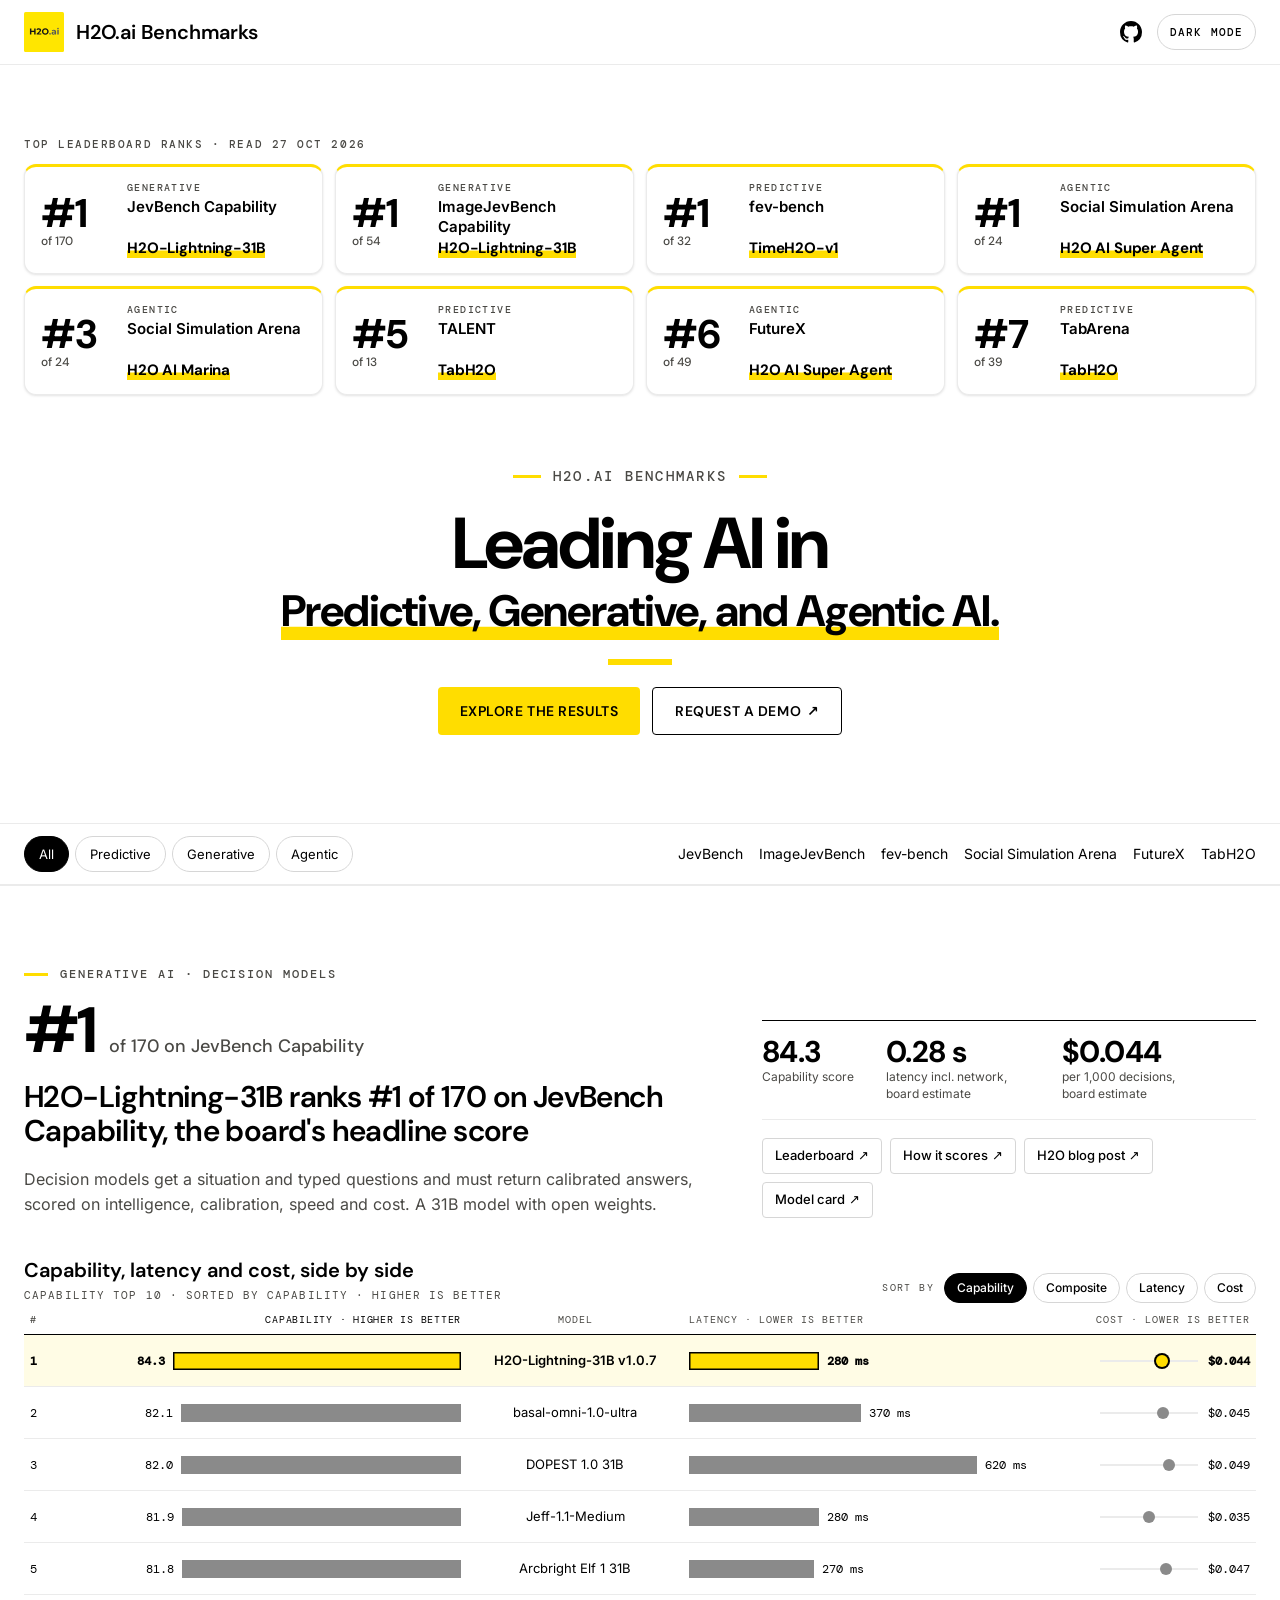
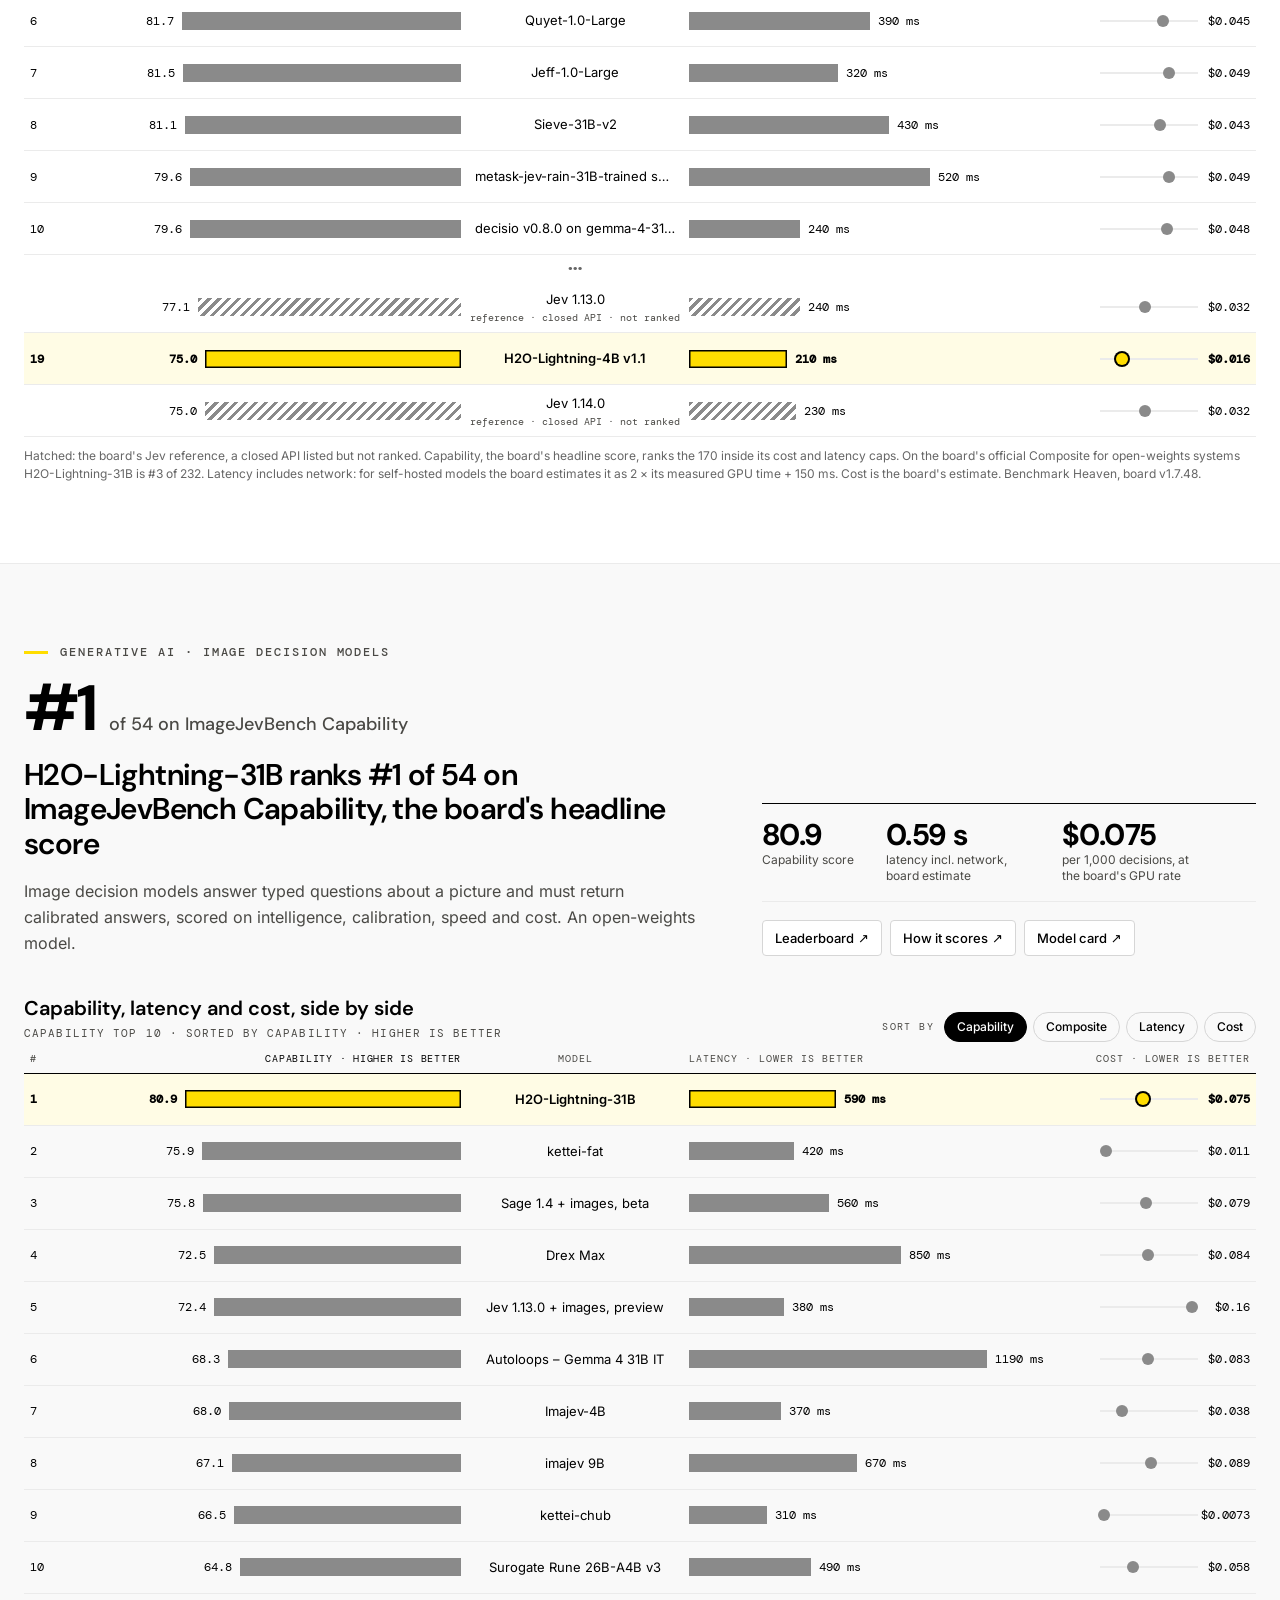
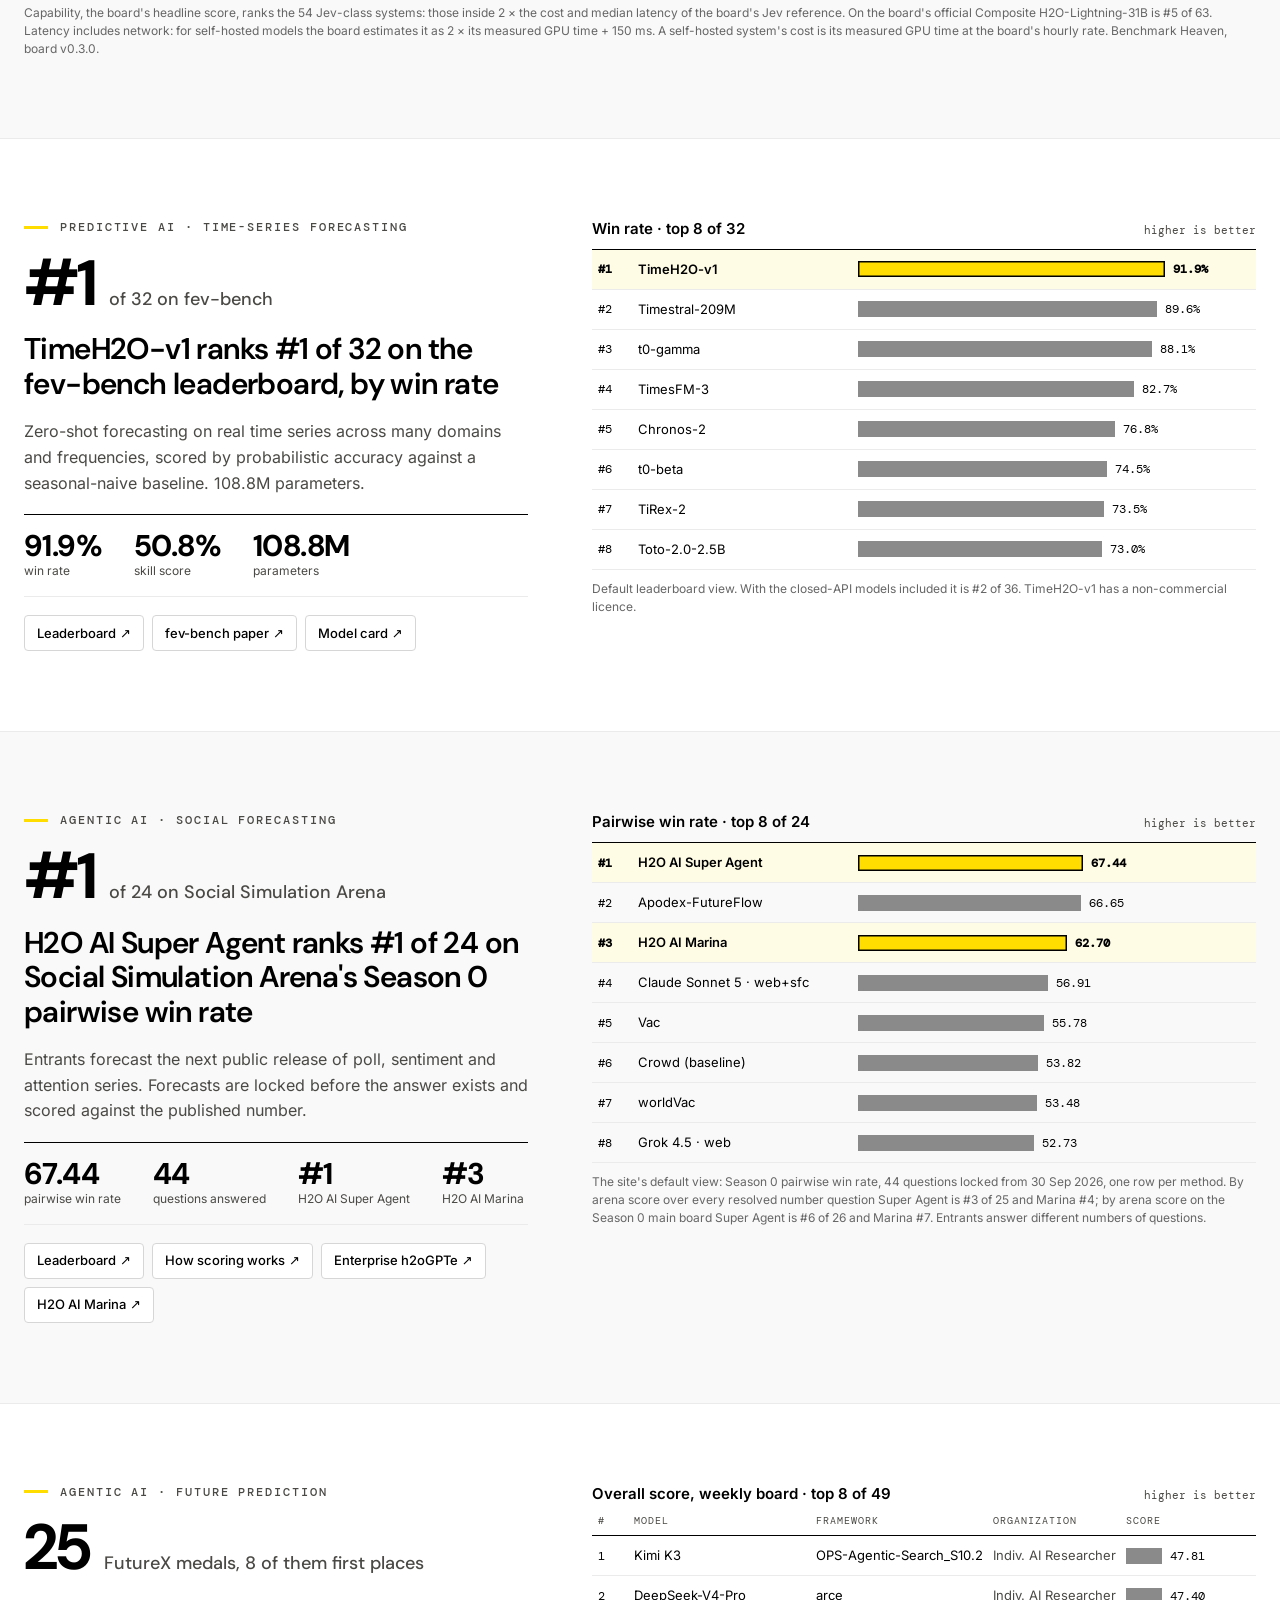
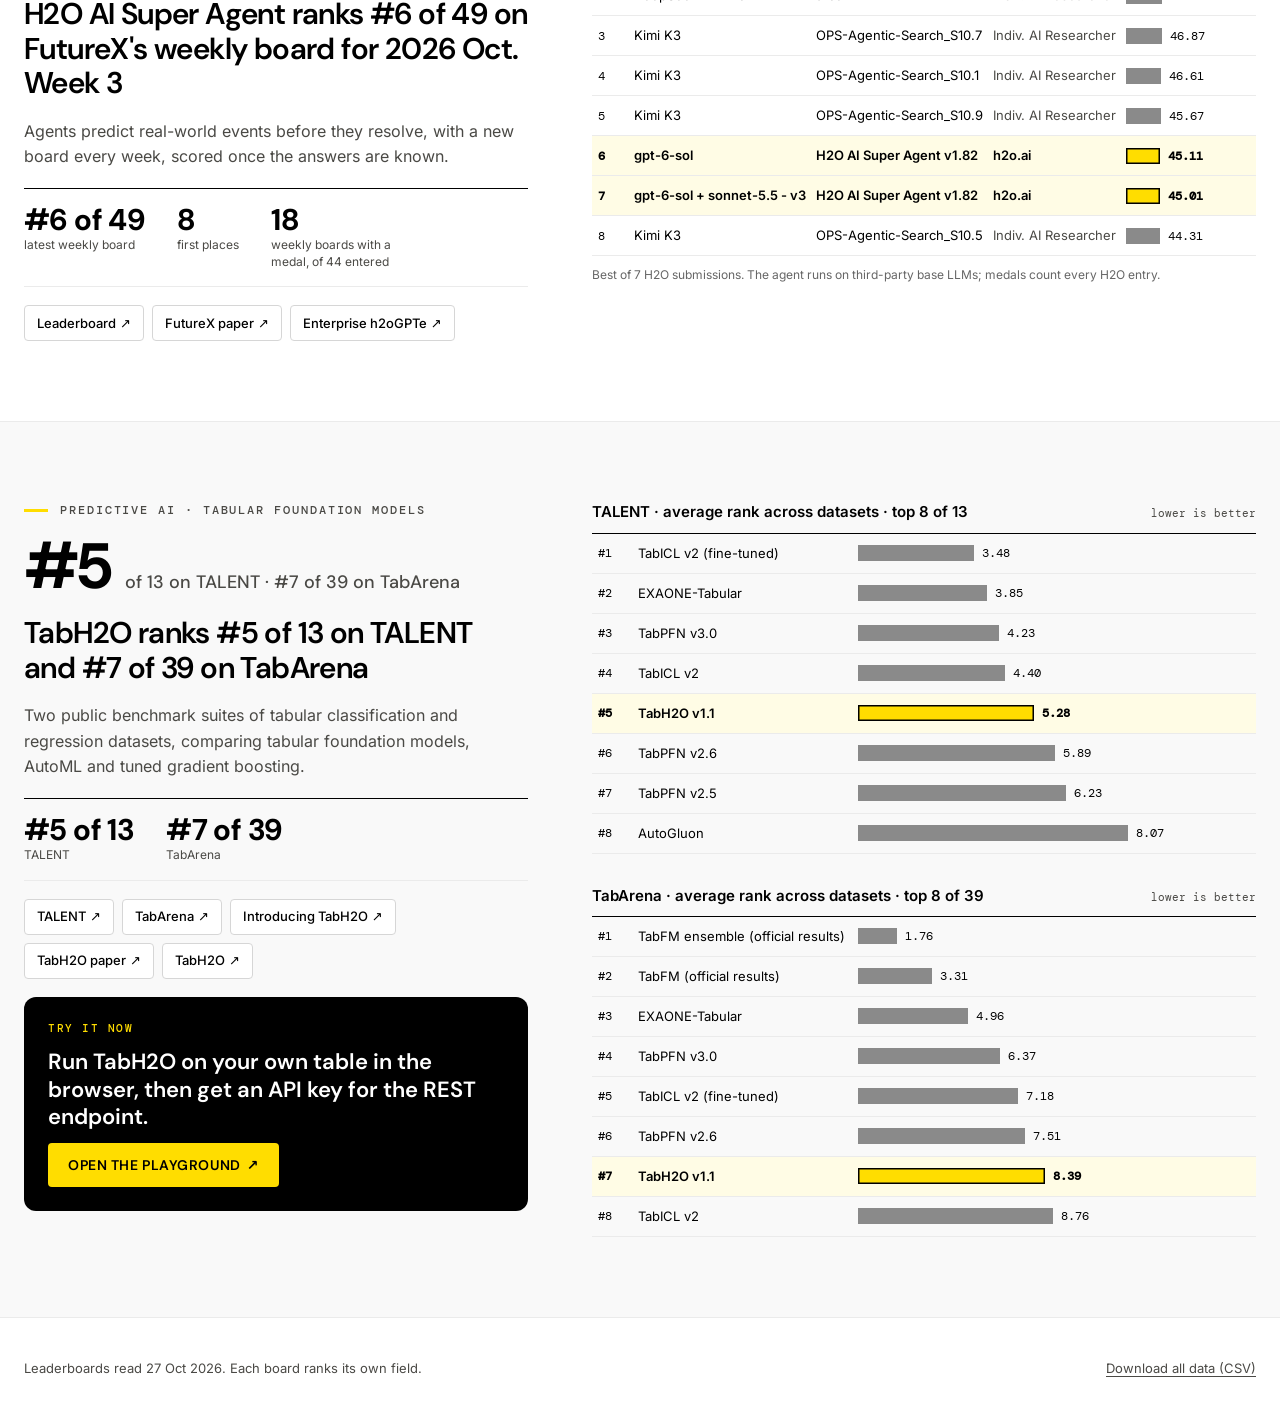
==== commit 96d2996a: "Update to the 2026-10-27 read: FutureX's Week 3 board puts H2O at #6 of 49; the 31B stays #1 on JevB" ====
--- a/site/h2o-benchmarks.html
+++ b/site/h2o-benchmarks.html
@@ -792,8 +792,8 @@
 <section class="hero" aria-labelledby="hero-h">
 <div class="wrap hero-stack">
 <div class="ranks">
-<p class="ranks-label">Top leaderboard ranks · read <time datetime="2026-10-25"><span data-src="page#retrieved_at">25 Oct 2026</span></time></p>
-<ul class="tiles"><li class="tile" style="--i:0"><a href="#jevbench"><span class="tile-kind">Generative</span> <span class="tile-rank"><span data-src="jevbench/capability/h2o-lightning-31b#rank">#1</span><span class="tile-of"> of <span data-src="jevbench/capability/h2o-lightning-31b#of">159</span></span></span> <span class="tile-board">JevBench Capability</span> <span class="tile-who"><span data-src="jevbench/capability/h2o-lightning-31b#subject">H2O-Lightning-31B</span></span></a></li><li class="tile" style="--i:1"><a href="#imagejevbench"><span class="tile-kind">Generative</span> <span class="tile-rank"><span data-src="imagejevbench/capability/h2o-lightning-31b#rank">#1</span><span class="tile-of"> of <span data-src="imagejevbench/capability/h2o-lightning-31b#of">54</span></span></span> <span class="tile-board">ImageJevBench Capability</span> <span class="tile-who"><span data-src="imagejevbench/capability/h2o-lightning-31b#subject">H2O-Lightning-31B</span></span></a></li><li class="tile" style="--i:2"><a href="#fev-bench"><span class="tile-kind">Predictive</span> <span class="tile-rank"><span data-src="fev-bench/default-view@win_rate/timeh2o-v1#rank">#1</span><span class="tile-of"> of <span data-src="fev-bench/default-view@win_rate/timeh2o-v1#of">32</span></span></span> <span class="tile-board">fev-bench</span> <span class="tile-who"><span data-src="fev-bench/default-view@win_rate/timeh2o-v1#subject">TimeH2O-v1</span></span></a></li><li class="tile" style="--i:3"><a href="#futurex"><span class="tile-kind">Agentic</span> <span class="tile-rank"><span data-src="futurex/2026-10-w2/h2ogpte-super-agent#rank">#1</span><span class="tile-of"> of <span data-src="futurex/2026-10-w2/h2ogpte-super-agent#of">24</span></span></span> <span class="tile-board">FutureX</span> <span class="tile-who"><span data-src="futurex/2026-10-w2/h2ogpte-super-agent#subject">H2O AI Super Agent</span></span></a></li><li class="tile" style="--i:4"><a href="#social-simulation-arena"><span class="tile-kind">Agentic</span> <span class="tile-rank"><span data-src="social-simulation-arena/s0-pairwise/h2ogpte-super-agent#rank">#1</span><span class="tile-of"> of <span data-src="social-simulation-arena/s0-pairwise/h2ogpte-super-agent#of">24</span></span></span> <span class="tile-board">Social Simulation Arena</span> <span class="tile-who"><span data-src="social-simulation-arena/s0-pairwise/h2ogpte-super-agent#subject">H2O AI Super Agent</span></span></a></li><li class="tile" style="--i:5"><a href="#social-simulation-arena"><span class="tile-kind">Agentic</span> <span class="tile-rank"><span data-src="social-simulation-arena/s0-pairwise/h2o-marina#rank">#3</span><span class="tile-of"> of <span data-src="social-simulation-arena/s0-pairwise/h2o-marina#of">24</span></span></span> <span class="tile-board">Social Simulation Arena</span> <span class="tile-who"><span data-src="social-simulation-arena/s0-pairwise/h2o-marina#subject">H2O AI Marina</span></span></a></li><li class="tile" style="--i:6"><a href="#tabh2o"><span class="tile-kind">Predictive</span> <span class="tile-rank"><span data-src="tabh2o-talent/one-entry-per-model/tabh2o#rank">#5</span><span class="tile-of"> of <span data-src="tabh2o-talent/one-entry-per-model/tabh2o#of">13</span></span></span> <span class="tile-board">TALENT</span> <span class="tile-who"><span data-src="tabh2o-talent/one-entry-per-model/tabh2o#subject">TabH2O</span></span></a></li><li class="tile" style="--i:7"><a href="#tabh2o"><span class="tile-kind">Predictive</span> <span class="tile-rank"><span data-src="tabh2o-tabarena/one-entry-per-model/tabh2o#rank">#7</span><span class="tile-of"> of <span data-src="tabh2o-tabarena/one-entry-per-model/tabh2o#of">39</span></span></span> <span class="tile-board">TabArena</span> <span class="tile-who"><span data-src="tabh2o-tabarena/one-entry-per-model/tabh2o#subject">TabH2O</span></span></a></li></ul>
+<p class="ranks-label">Top leaderboard ranks · read <time datetime="2026-10-27"><span data-src="page#retrieved_at">27 Oct 2026</span></time></p>
+<ul class="tiles"><li class="tile" style="--i:0"><a href="#jevbench"><span class="tile-kind">Generative</span> <span class="tile-rank"><span data-src="jevbench/capability/h2o-lightning-31b#rank">#1</span><span class="tile-of"> of <span data-src="jevbench/capability/h2o-lightning-31b#of">170</span></span></span> <span class="tile-board">JevBench Capability</span> <span class="tile-who"><span data-src="jevbench/capability/h2o-lightning-31b#subject">H2O-Lightning-31B</span></span></a></li><li class="tile" style="--i:1"><a href="#imagejevbench"><span class="tile-kind">Generative</span> <span class="tile-rank"><span data-src="imagejevbench/capability/h2o-lightning-31b#rank">#1</span><span class="tile-of"> of <span data-src="imagejevbench/capability/h2o-lightning-31b#of">54</span></span></span> <span class="tile-board">ImageJevBench Capability</span> <span class="tile-who"><span data-src="imagejevbench/capability/h2o-lightning-31b#subject">H2O-Lightning-31B</span></span></a></li><li class="tile" style="--i:2"><a href="#fev-bench"><span class="tile-kind">Predictive</span> <span class="tile-rank"><span data-src="fev-bench/default-view@win_rate/timeh2o-v1#rank">#1</span><span class="tile-of"> of <span data-src="fev-bench/default-view@win_rate/timeh2o-v1#of">32</span></span></span> <span class="tile-board">fev-bench</span> <span class="tile-who"><span data-src="fev-bench/default-view@win_rate/timeh2o-v1#subject">TimeH2O-v1</span></span></a></li><li class="tile" style="--i:3"><a href="#social-simulation-arena"><span class="tile-kind">Agentic</span> <span class="tile-rank"><span data-src="social-simulation-arena/s0-pairwise/h2ogpte-super-agent#rank">#1</span><span class="tile-of"> of <span data-src="social-simulation-arena/s0-pairwise/h2ogpte-super-agent#of">24</span></span></span> <span class="tile-board">Social Simulation Arena</span> <span class="tile-who"><span data-src="social-simulation-arena/s0-pairwise/h2ogpte-super-agent#subject">H2O AI Super Agent</span></span></a></li><li class="tile" style="--i:4"><a href="#social-simulation-arena"><span class="tile-kind">Agentic</span> <span class="tile-rank"><span data-src="social-simulation-arena/s0-pairwise/h2o-marina#rank">#3</span><span class="tile-of"> of <span data-src="social-simulation-arena/s0-pairwise/h2o-marina#of">24</span></span></span> <span class="tile-board">Social Simulation Arena</span> <span class="tile-who"><span data-src="social-simulation-arena/s0-pairwise/h2o-marina#subject">H2O AI Marina</span></span></a></li><li class="tile" style="--i:5"><a href="#tabh2o"><span class="tile-kind">Predictive</span> <span class="tile-rank"><span data-src="tabh2o-talent/one-entry-per-model/tabh2o#rank">#5</span><span class="tile-of"> of <span data-src="tabh2o-talent/one-entry-per-model/tabh2o#of">13</span></span></span> <span class="tile-board">TALENT</span> <span class="tile-who"><span data-src="tabh2o-talent/one-entry-per-model/tabh2o#subject">TabH2O</span></span></a></li><li class="tile" style="--i:6"><a href="#futurex"><span class="tile-kind">Agentic</span> <span class="tile-rank"><span data-src="futurex/2026-10-w3/h2ogpte-super-agent#rank">#6</span><span class="tile-of"> of <span data-src="futurex/2026-10-w3/h2ogpte-super-agent#of">49</span></span></span> <span class="tile-board">FutureX</span> <span class="tile-who"><span data-src="futurex/2026-10-w3/h2ogpte-super-agent#subject">H2O AI Super Agent</span></span></a></li><li class="tile" style="--i:7"><a href="#tabh2o"><span class="tile-kind">Predictive</span> <span class="tile-rank"><span data-src="tabh2o-tabarena/one-entry-per-model/tabh2o#rank">#7</span><span class="tile-of"> of <span data-src="tabh2o-tabarena/one-entry-per-model/tabh2o#of">39</span></span></span> <span class="tile-board">TabArena</span> <span class="tile-who"><span data-src="tabh2o-tabarena/one-entry-per-model/tabh2o#subject">TabH2O</span></span></a></li></ul>
 </div>
 <div class="statement">
 <p class="eyebrow">H2O.ai benchmarks</p>
@@ -809,10 +809,10 @@
 <ul class="jumps"><li data-kind="generative"><a href="#jevbench">JevBench</a></li><li data-kind="generative"><a href="#imagejevbench">ImageJevBench</a></li><li data-kind="predictive"><a href="#fev-bench">fev-bench</a></li><li data-kind="agentic"><a href="#social-simulation-arena">Social Simulation Arena</a></li><li data-kind="agentic"><a href="#futurex">FutureX</a></li><li data-kind="predictive"><a href="#tabh2o">TabH2O</a></li></ul>
 </div>
 </nav>
-<section class="bench" id="jevbench" data-kind="generative" aria-labelledby="jevbench-h"><div class="wrap bench-wide"><div class="text-row"><div class="story"><p class="eyebrow">Generative AI · Decision models</p><p class="big"><span class="big-num"><span data-src="jevbench/capability/h2o-lightning-31b#rank">#1</span></span> <span class="big-phrase">of <span data-src="jevbench/capability/h2o-lightning-31b#of">159</span> on <span data-src="jevbench#short_name">JevBench</span> Capability</span></p><h2 id="jevbench-h"><span data-src="jevbench/capability/h2o-lightning-31b#subject">H2O-Lightning-31B</span> ranks <span data-src="jevbench/capability/h2o-lightning-31b#rank">#1</span> of <span data-src="jevbench/capability/h2o-lightning-31b#of">159</span> on JevBench Capability, the board&#x27;s headline score</h2><p class="description">Decision models get a situation and typed questions and must return calibrated answers, scored on intelligence, calibration, speed and cost. A <span data-src="jevbench/composite/h2o-lightning-31b#params_label">31B</span> model with open weights.</p></div><div class="facts"><dl class="stats"><div><dt>Capability score</dt><dd><span data-src="jevbench/capability/h2o-lightning-31b#score">84.3</span></dd></div><div><dt>latency incl. network, board estimate</dt><dd><span data-src="jevbench/composite/h2o-lightning-31b#latency_s">0.28 s</span></dd></div><div><dt>per <span data-src="jevbench/composite#cost_per_decisions">1,000</span> decisions, board estimate</dt><dd><span data-src="jevbench/composite/h2o-lightning-31b#cost_per_1k_usd">$0.044</span></dd></div></dl><ul class="links"><li><a href="https://benchmarkheaven.com/jev-models">Leaderboard<span aria-hidden="true"> ↗</span></a></li><li><a href="https://benchmarkheaven.com/jev-models/methodology">How it scores<span aria-hidden="true"> ↗</span></a></li><li><a href="https://h2o.ai/blog/2026/h2o-lightning-jevbench">H2O blog post<span aria-hidden="true"> ↗</span></a></li><li><a href="https://huggingface.co/h2oai/h2o-lightning-31b">Model card<span aria-hidden="true"> ↗</span></a></li></ul></div></div><div class="charts"><figure class="chart jev-chart" aria-labelledby="jevbench-side-by-side-title" data-chart data-sort="capability"><div class="jev-head"><div class="jev-titles"><p class="jev-title" id="jevbench-side-by-side-title">Capability, latency and cost, side by side</p><p class="jev-caption" aria-live="polite"><span class="when-composite">Composite</span><span class="when-capability">Capability</span> top <span class="when-composite"><span data-src="jevbench/composite#shown">10</span></span><span class="when-capability"><span data-src="jevbench/capability#shown">10</span></span> · sorted by <span class="sort-measure">Capability</span> · <span class="sort-direction">higher</span> is better</p></div><div class="sort js-only"><span class="sort-label" id="jevbench-sort-label">Sort by</span><div class="pills" role="radiogroup" aria-labelledby="jevbench-sort-label"><button type="button" role="radio" aria-checked="true" tabindex="0" data-sort="capability" data-column="composite" data-label="Capability" data-direction="higher">Capability</button><button type="button" role="radio" aria-checked="false" tabindex="-1" data-sort="composite" data-column="composite" data-label="Composite" data-direction="higher">Composite</button><button type="button" role="radio" aria-checked="false" tabindex="-1" data-sort="latency" data-column="latency" data-label="Latency" data-direction="lower">Latency</button><button type="button" role="radio" aria-checked="false" tabindex="-1" data-sort="cost" data-column="cost" data-label="Cost" data-direction="lower">Cost</button></div></div></div><div class="jev-scroll"><div class="jev-inner"><div class="jev-cols" aria-hidden="true"><span class="col col-rank">#</span><span class="col col-composite on"><span class="when-composite">Composite · higher is better</span><span class="when-capability">Capability · higher is better</span></span><span class="col col-model">Model</span><span class="col col-latency">Latency · lower is better</span><span class="col col-cost">Cost · lower is better</span></div><ol class="jev-rows" style="--rows:13;--seps:1"><li class="jev-row h2o" style="--pos:0" data-pos-capability="0" data-pos-composite="2" data-pos-latency="8" data-pos-cost="8" data-rank-capability="1" data-rank-composite="3" data-rank-latency="7" data-rank-cost="7"><span class="cell rank"><span class="val"><span class="sr-only">Rank </span><span class="num" data-src="jevbench/capability/h2o-lightning-31b#position">1</span></span></span><span class="cell comp"><span class="val"><span class="sr-only">Composite </span><span data-src="jevbench/composite/h2o-lightning-31b#score">73.1</span></span><span class="val when-capability"><span class="sr-only">Capability </span><span data-src="jevbench/composite/h2o-lightning-31b#capability">84.3</span></span><span class="bar" style="--w:0.7307;--w-capability:0.8434"></span></span><span class="cell model"><span class="nm" title="H2O-Lightning-31B v1.0.7 (H2O.ai, Gemma-4-31B-it fine-tune, vLLM + h2oai overlay, one-engine FP8 profile, self-hosted)"><span data-src="jevbench/composite/h2o-lightning-31b#name">H2O-Lightning-31B v1.0.7</span></span></span><span class="cell lat"><span class="bar" style="--w:0.4667;--w-capability:0.4000"></span><span class="val"><span class="sr-only">latency </span><span data-src="jevbench/composite/h2o-lightning-31b#latency_s">280 ms</span></span></span><span class="cell cost"><span class="track" aria-hidden="true"><span class="dot" style="--w:0.7333;--w-capability:0.6286"></span></span><span class="val"><span class="sr-only">cost </span><span data-src="jevbench/composite/h2o-lightning-31b#cost_per_1k_usd">$0.044</span></span></span></li><li class="jev-row" style="--pos:1" data-pos-capability="1" data-pos-composite="5" data-pos-latency="10" data-pos-cost="9" data-rank-capability="2" data-rank-composite="6" data-rank-latency="9" data-rank-cost="8"><span class="cell rank"><span class="val"><span class="sr-only">Rank </span><span class="num" data-src="jevbench/capability/basal-omni-1.0-ultra#position">2</span></span></span><span class="cell comp"><span class="val"><span class="sr-only">Composite </span><span data-src="jevbench/composite/basal-omni-1.0-ultra#score">71.5</span></span><span class="val when-capability"><span class="sr-only">Capability </span><span data-src="jevbench/composite/basal-omni-1.0-ultra#capability">82.1</span></span><span class="bar" style="--w:0.7145;--w-capability:0.8213"></span></span><span class="cell model"><span class="nm" title="basal-omni-1.0-ultra (Remek Kinas, Gemma-4-31B-it + merged LoRA, typed-decision readout, self-hosted)"><span data-src="jevbench/composite/basal-omni-1.0-ultra#name">basal-omni-1.0-ultra</span></span></span><span class="cell lat"><span class="bar" style="--w:0.6167;--w-capability:0.5286"></span><span class="val"><span class="sr-only">latency </span><span data-src="jevbench/composite/basal-omni-1.0-ultra#latency_s">370 ms</span></span></span><span class="cell cost"><span class="track" aria-hidden="true"><span class="dot" style="--w:0.7500;--w-capability:0.6429"></span></span><span class="val"><span class="sr-only">cost </span><span data-src="jevbench/composite/basal-omni-1.0-ultra#cost_per_1k_usd">$0.045</span></span></span></li><li class="jev-row" style="--pos:2" data-pos-capability="2" data-pos-composite="9" data-pos-latency="7" data-pos-cost="11" data-rank-capability="3" data-rank-composite="9" data-rank-latency="6" data-rank-cost="10"><span class="cell rank"><span class="val"><span class="sr-only">Rank </span><span class="num" data-src="jevbench/capability/arcbright-elf-1-31b#position">3</span></span></span><span class="cell comp"><span class="val"><span class="sr-only">Composite </span><span data-src="jevbench/composite/arcbright-elf-1-31b#score">70.5</span></span><span class="val when-capability"><span class="sr-only">Capability </span><span data-src="jevbench/composite/arcbright-elf-1-31b#capability">81.8</span></span><span class="bar" style="--w:0.7051;--w-capability:0.8179"></span></span><span class="cell model"><span class="nm" title="Arcbright Elf 1 31B"><span data-src="jevbench/composite/arcbright-elf-1-31b#name">Arcbright Elf 1 31B</span></span></span><span class="cell lat"><span class="bar" style="--w:0.4500;--w-capability:0.3857"></span><span class="val"><span class="sr-only">latency </span><span data-src="jevbench/composite/arcbright-elf-1-31b#latency_s">270 ms</span></span></span><span class="cell cost"><span class="track" aria-hidden="true"><span class="dot" style="--w:0.7833;--w-capability:0.6714"></span></span><span class="val"><span class="sr-only">cost </span><span data-src="jevbench/composite/arcbright-elf-1-31b#cost_per_1k_usd">$0.047</span></span></span></li><li class="jev-row" style="--pos:3" data-pos-capability="3" data-pos-composite="7" data-pos-latency="11" data-pos-cost="10" data-rank-capability="4" data-rank-composite="7" data-rank-latency="10" data-rank-cost="9"><span class="cell rank"><span class="val"><span class="sr-only">Rank </span><span class="num" data-src="jevbench/capability/quyet-1-0-large#position">4</span></span></span><span class="cell comp"><span class="val"><span class="sr-only">Composite </span><span data-src="jevbench/composite/quyet-1-0-large#score">71.3</span></span><span class="val when-capability"><span class="sr-only">Capability </span><span data-src="jevbench/composite/quyet-1-0-large#capability">81.7</span></span><span class="bar" style="--w:0.7130;--w-capability:0.8169"></span></span><span class="cell model"><span class="nm" title="Quyet-1.0-Large (Chinh Nguyen, Gemma-4-31B decoder, option-letter logits)"><span data-src="jevbench/composite/quyet-1-0-large#name">Quyet-1.0-Large</span></span></span><span class="cell lat"><span class="bar" style="--w:0.6500;--w-capability:0.5571"></span><span class="val"><span class="sr-only">latency </span><span data-src="jevbench/composite/quyet-1-0-large#latency_s">390 ms</span></span></span><span class="cell cost"><span class="track" aria-hidden="true"><span class="dot" style="--w:0.7500;--w-capability:0.6429"></span></span><span class="val"><span class="sr-only">cost </span><span data-src="jevbench/composite/quyet-1-0-large#cost_per_1k_usd">$0.045</span></span></span></li><li class="jev-row" style="--pos:4" data-pos-capability="4" data-rank-capability="5"><span class="cell rank"><span class="val"><span class="sr-only">Rank </span><span class="num" data-src="jevbench/capability/jeff_1_0_large#position">5</span></span></span><span class="cell comp"><span class="val when-capability"><span class="sr-only">Capability </span><span data-src="jevbench/composite/jeff_1_0_large#capability">81.5</span></span><span class="bar" style="--w-capability:0.8150"></span></span><span class="cell model"><span class="nm" title="Jeff-1.0-Large"><span data-src="jevbench/composite/jeff_1_0_large#name">Jeff-1.0-Large</span></span></span><span class="cell lat"><span class="bar" style="--w-capability:0.4571"></span><span class="val"><span class="sr-only">latency </span><span data-src="jevbench/composite/jeff_1_0_large#latency_s">320 ms</span></span></span><span class="cell cost"><span class="track" aria-hidden="true"><span class="dot" style="--w-capability:0.7000"></span></span><span class="val"><span class="sr-only">cost </span><span data-src="jevbench/composite/jeff_1_0_large#cost_per_1k_usd">$0.049</span></span></span></li><li class="jev-row" style="--pos:5" data-pos-capability="5" data-rank-capability="6"><span class="cell rank"><span class="val"><span class="sr-only">Rank </span><span class="num" data-src="jevbench/capability/metask_jev_rain_31b_trained_v3#position">6</span></span></span><span class="cell comp"><span class="val when-capability"><span class="sr-only">Capability </span><span data-src="jevbench/composite/metask_jev_rain_31b_trained_v3#capability">79.6</span></span><span class="bar" style="--w-capability:0.7960"></span></span><span class="cell model"><span class="nm" title="metask-jev-rain-31B-trained service v3"><span data-src="jevbench/composite/metask_jev_rain_31b_trained_v3#name">metask-jev-rain-31B-trained service v3</span></span></span><span class="cell lat"><span class="bar" style="--w-capability:0.7429"></span><span class="val"><span class="sr-only">latency </span><span data-src="jevbench/composite/metask_jev_rain_31b_trained_v3#latency_s">520 ms</span></span></span><span class="cell cost"><span class="track" aria-hidden="true"><span class="dot" style="--w-capability:0.7000"></span></span><span class="val"><span class="sr-only">cost </span><span data-src="jevbench/composite/metask_jev_rain_31b_trained_v3#cost_per_1k_usd">$0.049</span></span></span></li><li class="jev-row" style="--pos:6" data-pos-capability="6" data-pos-composite="4" data-pos-latency="4" data-pos-cost="7" data-rank-capability="7" data-rank-composite="5" data-rank-latency="4" data-rank-cost="6"><span class="cell rank"><span class="val"><span class="sr-only">Rank </span><span class="num" data-src="jevbench/capability/decisio-gemma-4-31b-v080#position">7</span></span></span><span class="cell comp"><span class="val"><span class="sr-only">Composite </span><span data-src="jevbench/composite/decisio-gemma-4-31b-v080#score">71.7</span></span><span class="val when-capability"><span class="sr-only">Capability </span><span data-src="jevbench/composite/decisio-gemma-4-31b-v080#capability">79.6</span></span><span class="bar" style="--w:0.7168;--w-capability:0.7957"></span></span><span class="cell model"><span class="nm" title="decisio v0.8.0 on gemma-4-31B-it (frozen, FP8 on load, one prefill per state, self-hosted)"><span data-src="jevbench/composite/decisio-gemma-4-31b-v080#name">decisio v0.8.0 on gemma-4-31B-it</span></span></span><span class="cell lat"><span class="bar" style="--w:0.4000;--w-capability:0.3429"></span><span class="val"><span class="sr-only">latency </span><span data-src="jevbench/composite/decisio-gemma-4-31b-v080#latency_s">240 ms</span></span></span><span class="cell cost"><span class="track" aria-hidden="true"><span class="dot" style="--w:0.6833;--w-capability:0.5857"></span></span><span class="val"><span class="sr-only">cost </span><span data-src="jevbench/composite/decisio-gemma-4-31b-v080#cost_per_1k_usd">$0.041</span></span></span></li><li class="jev-row" style="--pos:7" data-pos-capability="7" data-rank-capability="8"><span class="cell rank"><span class="val"><span class="sr-only">Rank </span><span class="num" data-src="jevbench/capability/metask_jev_rain_31b_trained#position">8</span></span></span><span class="cell comp"><span class="val when-capability"><span class="sr-only">Capability </span><span data-src="jevbench/composite/metask_jev_rain_31b_trained#capability">78.9</span></span><span class="bar" style="--w-capability:0.7891"></span></span><span class="cell model"><span class="nm" title="metask-jev-rain-31B-trained"><span data-src="jevbench/composite/metask_jev_rain_31b_trained#name">metask-jev-rain-31B-trained</span></span></span><span class="cell lat"><span class="bar" style="--w-capability:0.8857"></span><span class="val"><span class="sr-only">latency </span><span data-src="jevbench/composite/metask_jev_rain_31b_trained#latency_s">620 ms</span></span></span><span class="cell cost"><span class="track" aria-hidden="true"><span class="dot" style="--w-capability:0.6286"></span></span><span class="val"><span class="sr-only">cost </span><span data-src="jevbench/composite/metask_jev_rain_31b_trained#cost_per_1k_usd">$0.044</span></span></span></li><li class="jev-row" style="--pos:8" data-pos-capability="8" data-rank-capability="9"><span class="cell rank"><span class="val"><span class="sr-only">Rank </span><span class="num" data-src="jevbench/capability/bobcat-1.3#position">9</span></span></span><span class="cell comp"><span class="val when-capability"><span class="sr-only">Capability </span><span data-src="jevbench/composite/bobcat-1.3#capability">77.9</span></span><span class="bar" style="--w-capability:0.7786"></span></span><span class="cell model"><span class="nm" title="Bobcat 1.3 (Gemma 4 31B)"><span data-src="jevbench/composite/bobcat-1.3#name">Bobcat 1.3</span></span></span><span class="cell lat"><span class="bar" style="--w-capability:0.4143"></span><span class="val"><span class="sr-only">latency </span><span data-src="jevbench/composite/bobcat-1.3#latency_s">290 ms</span></span></span><span class="cell cost"><span class="track" aria-hidden="true"><span class="dot" style="--w-capability:0.6714"></span></span><span class="val"><span class="sr-only">cost </span><span data-src="jevbench/composite/bobcat-1.3#cost_per_1k_usd">$0.047</span></span></span></li><li class="jev-row" style="--pos:9" data-pos-capability="9" data-rank-capability="10"><span class="cell rank"><span class="val"><span class="sr-only">Rank </span><span class="num" data-src="jevbench/capability/deck31b#position">10</span></span></span><span class="cell comp"><span class="val when-capability"><span class="sr-only">Capability </span><span data-src="jevbench/composite/deck31b#capability">77.6</span></span><span class="bar" style="--w-capability:0.7759"></span></span><span class="cell model"><span class="nm" title="deck-31B (krishna765, frozen Gemma-4-31B-it, TorchAO FP8 dynamic)"><span data-src="jevbench/composite/deck31b#name">deck-31B</span></span></span><span class="cell lat"><span class="bar" style="--w-capability:0.5857"></span><span class="val"><span class="sr-only">latency </span><span data-src="jevbench/composite/deck31b#latency_s">410 ms</span></span></span><span class="cell cost"><span class="track" aria-hidden="true"><span class="dot" style="--w-capability:0.6857"></span></span><span class="val"><span class="sr-only">cost </span><span data-src="jevbench/composite/deck31b#cost_per_1k_usd">$0.048</span></span></span></li><li class="jev-row ref" style="--pos:10;--above:1" data-pos-capability="10" data-pos-composite="6" data-pos-latency="5" data-pos-cost="5"><span class="cell rank"></span><span class="cell comp"><span class="val"><span class="sr-only">Composite </span><span data-src="jevbench/composite/jev-1.13.0#score">71.4</span></span><span class="val when-capability"><span class="sr-only">Capability </span><span data-src="jevbench/composite/jev-1.13.0#capability">77.1</span></span><span class="bar" style="--w:0.7145;--w-capability:0.7713"></span></span><span class="cell model"><span class="nm" title="Jev 1.13.0 (TypeSafe AI)"><span data-src="jevbench/composite/jev-1.13.0#name">Jev 1.13.0</span></span><span class="sub">reference · closed API · not ranked</span></span><span class="cell lat"><span class="bar" style="--w:0.4000;--w-capability:0.3429"></span><span class="val"><span class="sr-only">latency </span><span data-src="jevbench/composite/jev-1.13.0#latency_s">240 ms</span></span></span><span class="cell cost"><span class="track" aria-hidden="true"><span class="dot" style="--w:0.5333;--w-capability:0.4571"></span></span><span class="val"><span class="sr-only">cost </span><span data-src="jevbench/composite/jev-1.13.0#cost_per_1k_usd">$0.032</span></span></span></li><li class="jev-row h2o" style="--pos:11;--above:1" data-pos-capability="11" data-pos-composite="1" data-pos-latency="1" data-pos-cost="3" data-rank-capability="15" data-rank-composite="2" data-rank-latency="2" data-rank-cost="4"><span class="cell rank"><span class="val"><span class="sr-only">Rank </span><span class="num" data-src="jevbench/capability/h2o-lightning-4b#position">15</span></span></span><span class="cell comp"><span class="val"><span class="sr-only">Composite </span><span data-src="jevbench/composite/h2o-lightning-4b#score">73.8</span></span><span class="val when-capability"><span class="sr-only">Capability </span><span data-src="jevbench/composite/h2o-lightning-4b#capability">75.0</span></span><span class="bar" style="--w:0.7378;--w-capability:0.7500"></span></span><span class="cell model"><span class="nm" title="H2O-Lightning-4B v1.1 (H2O.ai, Qwen3.5-4B fine-tune, stock vLLM + open shim)"><span data-src="jevbench/composite/h2o-lightning-4b#name">H2O-Lightning-4B v1.1</span></span></span><span class="cell lat"><span class="bar" style="--w:0.3500;--w-capability:0.3000"></span><span class="val"><span class="sr-only">latency </span><span data-src="jevbench/composite/h2o-lightning-4b#latency_s">210 ms</span></span></span><span class="cell cost"><span class="track" aria-hidden="true"><span class="dot" style="--w:0.2667;--w-capability:0.2286"></span></span><span class="val"><span class="sr-only">cost </span><span data-src="jevbench/composite/h2o-lightning-4b#cost_per_1k_usd">$0.016</span></span></span></li><li class="jev-row ref" style="--pos:12;--above:1" data-pos-capability="12" data-pos-composite="11" data-pos-latency="3" data-pos-cost="6"><span class="cell rank"></span><span class="cell comp"><span class="val"><span class="sr-only">Composite </span><span data-src="jevbench/composite/jev-1.14.0#score">70.2</span></span><span class="val when-capability"><span class="sr-only">Capability </span><span data-src="jevbench/composite/jev-1.14.0#capability">75.0</span></span><span class="bar" style="--w:0.7015;--w-capability:0.7501"></span></span><span class="cell model"><span class="nm" title="Jev 1.14.0 (TypeSafe AI)"><span data-src="jevbench/composite/jev-1.14.0#name">Jev 1.14.0</span></span><span class="sub">reference · closed API · not ranked</span></span><span class="cell lat"><span class="bar" style="--w:0.3833;--w-capability:0.3286"></span><span class="val"><span class="sr-only">latency </span><span data-src="jevbench/composite/jev-1.14.0#latency_s">230 ms</span></span></span><span class="cell cost"><span class="track" aria-hidden="true"><span class="dot" style="--w:0.5333;--w-capability:0.4571"></span></span><span class="val"><span class="sr-only">cost </span><span data-src="jevbench/composite/jev-1.14.0#cost_per_1k_usd">$0.032</span></span></span></li><li class="jev-row" hidden style="--pos:0" data-pos-composite="0" data-pos-latency="2" data-pos-cost="0" data-rank-composite="1" data-rank-latency="3" data-rank-cost="1"><span class="cell rank"><span class="val"><span class="sr-only">Rank </span><span class="num" data-src="jevbench/composite/torchcast-decision-4b-v1.3#position">1</span></span></span><span class="cell comp"><span class="val"><span class="sr-only">Composite </span><span data-src="jevbench/composite/torchcast-decision-4b-v1.3#score">76.2</span></span><span class="bar" style="--w:0.7616"></span></span><span class="cell model"><span class="nm" title="Torchcast Decision 4B (v1.3)"><span data-src="jevbench/composite/torchcast-decision-4b-v1.3#name">Torchcast Decision 4B (v1.3)</span></span></span><span class="cell lat"><span class="bar" style="--w:0.3667"></span><span class="val"><span class="sr-only">latency </span><span data-src="jevbench/composite/torchcast-decision-4b-v1.3#latency_s">220 ms</span></span></span><span class="cell cost"><span class="track" aria-hidden="true"><span class="dot" style="--w:0.2500"></span></span><span class="val"><span class="sr-only">cost </span><span data-src="jevbench/composite/torchcast-decision-4b-v1.3#cost_per_1k_usd">$0.015</span></span></span></li><li class="jev-row" hidden style="--pos:3" data-pos-composite="3" data-pos-latency="9" data-pos-cost="1" data-rank-composite="4" data-rank-latency="8" data-rank-cost="2"><span class="cell rank"><span class="val"><span class="sr-only">Rank </span><span class="num" data-src="jevbench/composite/torchcast-decision-4b-v1.2#position">4</span></span></span><span class="cell comp"><span class="val"><span class="sr-only">Composite </span><span data-src="jevbench/composite/torchcast-decision-4b-v1.2#score">73.0</span></span><span class="bar" style="--w:0.7300"></span></span><span class="cell model"><span class="nm" title="Torchcast Decision 4B (v1.2)"><span data-src="jevbench/composite/torchcast-decision-4b-v1.2#name">Torchcast Decision 4B (v1.2)</span></span></span><span class="cell lat"><span class="bar" style="--w:0.4667"></span><span class="val"><span class="sr-only">latency </span><span data-src="jevbench/composite/torchcast-decision-4b-v1.2#latency_s">280 ms</span></span></span><span class="cell cost"><span class="track" aria-hidden="true"><span class="dot" style="--w:0.2500"></span></span><span class="val"><span class="sr-only">cost </span><span data-src="jevbench/composite/torchcast-decision-4b-v1.2#cost_per_1k_usd">$0.015</span></span></span></li><li class="jev-row" hidden style="--pos:8" data-pos-composite="8" data-pos-latency="0" data-pos-cost="2" data-rank-composite="8" data-rank-latency="1" data-rank-cost="3"><span class="cell rank"><span class="val"><span class="sr-only">Rank </span><span class="num" data-src="jevbench/composite/torchcast-decision-4b-v1.1#position">8</span></span></span><span class="cell comp"><span class="val"><span class="sr-only">Composite </span><span data-src="jevbench/composite/torchcast-decision-4b-v1.1#score">70.7</span></span><span class="bar" style="--w:0.7067"></span></span><span class="cell model"><span class="nm" title="Torchcast Decision 4B (v1.1)"><span data-src="jevbench/composite/torchcast-decision-4b-v1.1#name">Torchcast Decision 4B (v1.1)</span></span></span><span class="cell lat"><span class="bar" style="--w:0.3167"></span><span class="val"><span class="sr-only">latency </span><span data-src="jevbench/composite/torchcast-decision-4b-v1.1#latency_s">190 ms</span></span></span><span class="cell cost"><span class="track" aria-hidden="true"><span class="dot" style="--w:0.2500"></span></span><span class="val"><span class="sr-only">cost </span><span data-src="jevbench/composite/torchcast-decision-4b-v1.1#cost_per_1k_usd">$0.015</span></span></span></li><li class="jev-row" hidden style="--pos:10" data-pos-composite="10" data-pos-latency="6" data-pos-cost="4" data-rank-composite="10" data-rank-latency="5" data-rank-cost="5"><span class="cell rank"><span class="val"><span class="sr-only">Rank </span><span class="num" data-src="jevbench/composite/decider-12b#position">10</span></span></span><span class="cell comp"><span class="val"><span class="sr-only">Composite </span><span data-src="jevbench/composite/decider-12b#score">70.3</span></span><span class="bar" style="--w:0.7030"></span></span><span class="cell model"><span class="nm" title="decider-12b v2 (Mapika)"><span data-src="jevbench/composite/decider-12b#name">decider-12b v2</span></span></span><span class="cell lat"><span class="bar" style="--w:0.4333"></span><span class="val"><span class="sr-only">latency </span><span data-src="jevbench/composite/decider-12b#latency_s">260 ms</span></span></span><span class="cell cost"><span class="track" aria-hidden="true"><span class="dot" style="--w:0.4333"></span></span><span class="val"><span class="sr-only">cost </span><span data-src="jevbench/composite/decider-12b#cost_per_1k_usd">$0.026</span></span></span></li><li class="jev-gap" aria-hidden="true" style="--pos:10" data-pos-capability="10"><span class="gap-mark">…</span></li></ol></div></div><p class="note">Hatched: the board&#x27;s Jev reference, a closed API listed but not ranked. Capability, the board&#x27;s headline score, ranks the <span data-src="jevbench/capability#n">159</span> inside its cost and latency caps. On the board&#x27;s official Composite for open-weights systems <span data-src="jevbench/capability/h2o-lightning-31b#subject">H2O-Lightning-31B</span> is <span data-src="jevbench/composite/h2o-lightning-31b#rank">#3</span> of <span data-src="jevbench/composite/h2o-lightning-31b#of">220</span>. Latency includes network: for self-hosted models the board estimates it as <span data-src="jevbench/composite#latency_rule.factor">2</span> × its measured GPU time + <span data-src="jevbench/composite#latency_rule.offset_ms">150</span> ms. Cost is the board&#x27;s estimate. <span data-src="jevbench#organizer">Benchmark Heaven</span>, board <span data-src="jevbench#version">v1.7.48</span>.</p></figure></div></div></section><section class="bench alt" id="imagejevbench" data-kind="generative" aria-labelledby="imagejevbench-h"><div class="wrap bench-wide"><div class="text-row"><div class="story"><p class="eyebrow">Generative AI · Image decision models</p><p class="big"><span class="big-num"><span data-src="imagejevbench/capability/h2o-lightning-31b#rank">#1</span></span> <span class="big-phrase">of <span data-src="imagejevbench/capability/h2o-lightning-31b#of">54</span> on <span data-src="imagejevbench#short_name">ImageJevBench</span> Capability</span></p><h2 id="imagejevbench-h"><span data-src="imagejevbench/capability/h2o-lightning-31b#subject">H2O-Lightning-31B</span> ranks <span data-src="imagejevbench/capability/h2o-lightning-31b#rank">#1</span> of <span data-src="imagejevbench/capability/h2o-lightning-31b#of">54</span> on ImageJevBench Capability, the board&#x27;s headline score</h2><p class="description">Image decision models answer typed questions about a picture and must return calibrated answers, scored on intelligence, calibration, speed and cost. An open-weights model.</p></div><div class="facts"><dl class="stats"><div><dt>Capability score</dt><dd><span data-src="imagejevbench/capability/h2o-lightning-31b#score">80.9</span></dd></div><div><dt>latency incl. network, board estimate</dt><dd><span data-src="imagejevbench/capability/h2o_lightning_31b_image#latency_s">0.59 s</span></dd></div><div><dt>per <span data-src="imagejevbench/capability#cost_per_decisions">1,000</span> decisions, at the board&#x27;s GPU rate</dt><dd><span data-src="imagejevbench/capability/h2o_lightning_31b_image#cost_per_1k_usd">$0.075</span></dd></div></dl><ul class="links"><li><a href="https://benchmarkheaven.com/image-jev-bench">Leaderboard<span aria-hidden="true"> ↗</span></a></li><li><a href="https://benchmarkheaven.com/jev-models/methodology">How it scores<span aria-hidden="true"> ↗</span></a></li><li><a href="https://huggingface.co/h2oai/h2o-lightning-31b">Model card<span aria-hidden="true"> ↗</span></a></li></ul></div></div><div class="charts"><figure class="chart jev-chart" aria-labelledby="imagejevbench-side-by-side-title" data-chart data-sort="capability"><div class="jev-head"><div class="jev-titles"><p class="jev-title" id="imagejevbench-side-by-side-title">Capability, latency and cost, side by side</p><p class="jev-caption" aria-live="polite"><span class="when-composite">Composite</span><span class="when-capability">Capability</span> top <span class="when-composite"><span data-src="imagejevbench/composite#shown">10</span></span><span class="when-capability"><span data-src="imagejevbench/capability#shown">10</span></span> · sorted by <span class="sort-measure">Capability</span> · <span class="sort-direction">higher</span> is better</p></div><div class="sort js-only"><span class="sort-label" id="imagejevbench-sort-label">Sort by</span><div class="pills" role="radiogroup" aria-labelledby="imagejevbench-sort-label"><button type="button" role="radio" aria-checked="true" tabindex="0" data-sort="capability" data-column="composite" data-label="Capability" data-direction="higher">Capability</button><button type="button" role="radio" aria-checked="false" tabindex="-1" data-sort="composite" data-column="composite" data-label="Composite" data-direction="higher">Composite</button><button type="button" role="radio" aria-checked="false" tabindex="-1" data-sort="latency" data-column="latency" data-label="Latency" data-direction="lower">Latency</button><button type="button" role="radio" aria-checked="false" tabindex="-1" data-sort="cost" data-column="cost" data-label="Cost" data-direction="lower">Cost</button></div></div></div><div class="jev-scroll"><div class="jev-inner"><div class="jev-cols" aria-hidden="true"><span class="col col-rank">#</span><span class="col col-composite on"><span class="when-composite">Composite · higher is better</span><span class="when-capability">Capability · higher is better</span></span><span class="col col-model">Model</span><span class="col col-latency">Latency · lower is better</span><span class="col col-cost">Cost · lower is better</span></div><ol class="jev-rows" style="--rows:10"><li class="jev-row h2o" style="--pos:0" data-pos-capability="0" data-pos-composite="4" data-pos-latency="5" data-pos-cost="5" data-rank-capability="1" data-rank-composite="5" data-rank-latency="6" data-rank-cost="6"><span class="cell rank"><span class="val"><span class="sr-only">Rank </span><span class="num" data-src="imagejevbench/capability/h2o_lightning_31b_image#position">1</span></span></span><span class="cell comp"><span class="val"><span class="sr-only">Composite </span><span data-src="imagejevbench/composite/h2o_lightning_31b_image#score">51.2</span></span><span class="val when-capability"><span class="sr-only">Capability </span><span data-src="imagejevbench/composite/h2o_lightning_31b_image#capability">80.9</span></span><span class="bar" style="--w:0.5122;--w-capability:0.8088"></span></span><span class="cell model"><span class="nm" title="H2O-Lightning-31B (image)"><span data-src="imagejevbench/composite/h2o_lightning_31b_image#name">H2O-Lightning-31B</span></span></span><span class="cell lat"><span class="bar" style="--w:0.1967;--w-capability:0.4538"></span><span class="val"><span class="sr-only">latency </span><span data-src="imagejevbench/composite/h2o_lightning_31b_image#latency_s">590 ms</span></span></span><span class="cell cost"><span class="track" aria-hidden="true"><span class="dot" style="--w:0.8333;--w-capability:0.4412"></span></span><span class="val"><span class="sr-only">cost </span><span data-src="imagejevbench/composite/h2o_lightning_31b_image#cost_per_1k_usd">$0.075</span></span></span></li><li class="jev-row" style="--pos:1" data-pos-capability="1" data-pos-composite="0" data-pos-latency="2" data-pos-cost="2" data-rank-capability="2" data-rank-composite="1" data-rank-latency="3" data-rank-cost="3"><span class="cell rank"><span class="val"><span class="sr-only">Rank </span><span class="num" data-src="imagejevbench/capability/kettei_fat#position">2</span></span></span><span class="cell comp"><span class="val"><span class="sr-only">Composite </span><span data-src="imagejevbench/composite/kettei_fat#score">75.4</span></span><span class="val when-capability"><span class="sr-only">Capability </span><span data-src="imagejevbench/composite/kettei_fat#capability">75.9</span></span><span class="bar" style="--w:0.7538;--w-capability:0.7589"></span></span><span class="cell model"><span class="nm" title="kettei-fat (Sqwish)"><span data-src="imagejevbench/composite/kettei_fat#name">kettei-fat</span></span></span><span class="cell lat"><span class="bar" style="--w:0.1400;--w-capability:0.3231"></span><span class="val"><span class="sr-only">latency </span><span data-src="imagejevbench/composite/kettei_fat#latency_s">420 ms</span></span></span><span class="cell cost"><span class="track" aria-hidden="true"><span class="dot" style="--w:0.1222;--w-capability:0.0647"></span></span><span class="val"><span class="sr-only">cost </span><span data-src="imagejevbench/composite/kettei_fat#cost_per_1k_usd">$0.011</span></span></span></li><li class="jev-row" style="--pos:2" data-pos-capability="2" data-pos-composite="5" data-pos-latency="4" data-pos-cost="6" data-rank-capability="3" data-rank-composite="6" data-rank-latency="5" data-rank-cost="7"><span class="cell rank"><span class="val"><span class="sr-only">Rank </span><span class="num" data-src="imagejevbench/capability/sage_1_4_images#position">3</span></span></span><span class="cell comp"><span class="val"><span class="sr-only">Composite </span><span data-src="imagejevbench/composite/sage_1_4_images#score">47.9</span></span><span class="val when-capability"><span class="sr-only">Capability </span><span data-src="imagejevbench/composite/sage_1_4_images#capability">75.8</span></span><span class="bar" style="--w:0.4791;--w-capability:0.7579"></span></span><span class="cell model"><span class="nm" title="Sage 1.4 + images, beta (Levanto Labs)"><span data-src="imagejevbench/composite/sage_1_4_images#name">Sage 1.4 + images, beta</span></span></span><span class="cell lat"><span class="bar" style="--w:0.1867;--w-capability:0.4308"></span><span class="val"><span class="sr-only">latency </span><span data-src="imagejevbench/composite/sage_1_4_images#latency_s">560 ms</span></span></span><span class="cell cost"><span class="track" aria-hidden="true"><span class="dot" style="--w:0.8778;--w-capability:0.4647"></span></span><span class="val"><span class="sr-only">cost </span><span data-src="imagejevbench/composite/sage_1_4_images#cost_per_1k_usd">$0.079</span></span></span></li><li class="jev-row" style="--pos:3" data-pos-capability="3" data-pos-composite="6" data-pos-latency="7" data-pos-cost="8" data-rank-capability="4" data-rank-composite="7" data-rank-latency="8" data-rank-cost="9"><span class="cell rank"><span class="val"><span class="sr-only">Rank </span><span class="num" data-src="imagejevbench/capability/drex_max#position">4</span></span></span><span class="cell comp"><span class="val"><span class="sr-only">Composite </span><span data-src="imagejevbench/composite/drex_max#score">44.6</span></span><span class="val when-capability"><span class="sr-only">Capability </span><span data-src="imagejevbench/composite/drex_max#capability">72.5</span></span><span class="bar" style="--w:0.4465;--w-capability:0.7247"></span></span><span class="cell model"><span class="nm" title="Drex Max (Nace AI)"><span data-src="imagejevbench/composite/drex_max#name">Drex Max</span></span></span><span class="cell lat"><span class="bar" style="--w:0.2833;--w-capability:0.6538"></span><span class="val"><span class="sr-only">latency </span><span data-src="imagejevbench/composite/drex_max#latency_s">850 ms</span></span></span><span class="cell cost"><span class="track" aria-hidden="true"><span class="dot" style="--w:0.9333;--w-capability:0.4941"></span></span><span class="val"><span class="sr-only">cost </span><span data-src="imagejevbench/composite/drex_max#cost_per_1k_usd">$0.084</span></span></span></li><li class="jev-row" style="--pos:4" data-pos-capability="4" data-rank-capability="5"><span class="cell rank"><span class="val"><span class="sr-only">Rank </span><span class="num" data-src="imagejevbench/capability/jev_1_13_images#position">5</span></span></span><span class="cell comp"><span class="val when-capability"><span class="sr-only">Capability </span><span data-src="imagejevbench/composite/jev_1_13_images#capability">72.4</span></span><span class="bar" style="--w-capability:0.7244"></span></span><span class="cell model"><span class="nm" title="Jev 1.13.0 + images, preview (TypeSafe)"><span data-src="imagejevbench/composite/jev_1_13_images#name">Jev 1.13.0 + images, preview</span></span></span><span class="cell lat"><span class="bar" style="--w-capability:0.2923"></span><span class="val"><span class="sr-only">latency </span><span data-src="imagejevbench/composite/jev_1_13_images#latency_s">380 ms</span></span></span><span class="cell cost"><span class="track" aria-hidden="true"><span class="dot" style="--w-capability:0.9412"></span></span><span class="val"><span class="sr-only">cost </span><span data-src="imagejevbench/composite/jev_1_13_images#cost_per_1k_usd">$0.16</span></span></span></li><li class="jev-row" style="--pos:5" data-pos-capability="5" data-pos-composite="8" data-pos-latency="8" data-pos-cost="7" data-rank-capability="6" data-rank-composite="9" data-rank-latency="9" data-rank-cost="8"><span class="cell rank"><span class="val"><span class="sr-only">Rank </span><span class="num" data-src="imagejevbench/capability/kushal_gemma4_31b_it_autoloops#position">6</span></span></span><span class="cell comp"><span class="val"><span class="sr-only">Composite </span><span data-src="imagejevbench/composite/kushal_gemma4_31b_it_autoloops#score">41.4</span></span><span class="val when-capability"><span class="sr-only">Capability </span><span data-src="imagejevbench/composite/kushal_gemma4_31b_it_autoloops#capability">68.3</span></span><span class="bar" style="--w:0.4137;--w-capability:0.6835"></span></span><span class="cell model"><span class="nm" title="Autoloops – Gemma 4 31B IT"><span data-src="imagejevbench/composite/kushal_gemma4_31b_it_autoloops#name">Autoloops – Gemma 4 31B IT</span></span></span><span class="cell lat"><span class="bar" style="--w:0.3967;--w-capability:0.9154"></span><span class="val"><span class="sr-only">latency </span><span data-src="imagejevbench/composite/kushal_gemma4_31b_it_autoloops#latency_s">1190 ms</span></span></span><span class="cell cost"><span class="track" aria-hidden="true"><span class="dot" style="--w:0.9222;--w-capability:0.4882"></span></span><span class="val"><span class="sr-only">cost </span><span data-src="imagejevbench/composite/kushal_gemma4_31b_it_autoloops#cost_per_1k_usd">$0.083</span></span></span></li><li class="jev-row" style="--pos:6" data-pos-capability="6" data-pos-composite="2" data-pos-latency="1" data-pos-cost="3" data-rank-capability="7" data-rank-composite="3" data-rank-latency="2" data-rank-cost="4"><span class="cell rank"><span class="val"><span class="sr-only">Rank </span><span class="num" data-src="imagejevbench/capability/imajev_4b#position">7</span></span></span><span class="cell comp"><span class="val"><span class="sr-only">Composite </span><span data-src="imagejevbench/composite/imajev_4b#score">63.7</span></span><span class="val when-capability"><span class="sr-only">Capability </span><span data-src="imagejevbench/composite/imajev_4b#capability">68.0</span></span><span class="bar" style="--w:0.6371;--w-capability:0.6801"></span></span><span class="cell model"><span class="nm" title="Imajev-4B"><span data-src="imagejevbench/composite/imajev_4b#name">Imajev-4B</span></span></span><span class="cell lat"><span class="bar" style="--w:0.1233;--w-capability:0.2846"></span><span class="val"><span class="sr-only">latency </span><span data-src="imagejevbench/composite/imajev_4b#latency_s">370 ms</span></span></span><span class="cell cost"><span class="track" aria-hidden="true"><span class="dot" style="--w:0.4222;--w-capability:0.2235"></span></span><span class="val"><span class="sr-only">cost </span><span data-src="imagejevbench/composite/imajev_4b#cost_per_1k_usd">$0.038</span></span></span></li><li class="jev-row" style="--pos:7" data-pos-capability="7" data-rank-capability="8"><span class="cell rank"><span class="val"><span class="sr-only">Rank </span><span class="num" data-src="imagejevbench/capability/imajev_9b#position">8</span></span></span><span class="cell comp"><span class="val when-capability"><span class="sr-only">Capability </span><span data-src="imagejevbench/composite/imajev_9b#capability">67.1</span></span><span class="bar" style="--w-capability:0.6707"></span></span><span class="cell model"><span class="nm" title="imajev 9B"><span data-src="imagejevbench/composite/imajev_9b#name">imajev 9B</span></span></span><span class="cell lat"><span class="bar" style="--w-capability:0.5154"></span><span class="val"><span class="sr-only">latency </span><span data-src="imagejevbench/composite/imajev_9b#latency_s">670 ms</span></span></span><span class="cell cost"><span class="track" aria-hidden="true"><span class="dot" style="--w-capability:0.5235"></span></span><span class="val"><span class="sr-only">cost </span><span data-src="imagejevbench/composite/imajev_9b#cost_per_1k_usd">$0.089</span></span></span></li><li class="jev-row" style="--pos:8" data-pos-capability="8" data-pos-composite="3" data-pos-latency="0" data-pos-cost="0" data-rank-capability="9" data-rank-composite="4" data-rank-latency="1" data-rank-cost="1"><span class="cell rank"><span class="val"><span class="sr-only">Rank </span><span class="num" data-src="imagejevbench/capability/kettei_chub#position">9</span></span></span><span class="cell comp"><span class="val"><span class="sr-only">Composite </span><span data-src="imagejevbench/composite/kettei_chub#score">63.3</span></span><span class="val when-capability"><span class="sr-only">Capability </span><span data-src="imagejevbench/composite/kettei_chub#capability">66.5</span></span><span class="bar" style="--w:0.6334;--w-capability:0.6650"></span></span><span class="cell model"><span class="nm" title="kettei-chub (Sqwish)"><span data-src="imagejevbench/composite/kettei_chub#name">kettei-chub</span></span></span><span class="cell lat"><span class="bar" style="--w:0.1033;--w-capability:0.2385"></span><span class="val"><span class="sr-only">latency </span><span data-src="imagejevbench/composite/kettei_chub#latency_s">310 ms</span></span></span><span class="cell cost"><span class="track" aria-hidden="true"><span class="dot" style="--w:0.0811;--w-capability:0.0429"></span></span><span class="val"><span class="sr-only">cost </span><span data-src="imagejevbench/composite/kettei_chub#cost_per_1k_usd">$0.0073</span></span></span></li><li class="jev-row" style="--pos:9" data-pos-capability="9" data-pos-composite="7" data-pos-latency="3" data-pos-cost="4" data-rank-capability="10" data-rank-composite="8" data-rank-latency="4" data-rank-cost="5"><span class="cell rank"><span class="val"><span class="sr-only">Rank </span><span class="num" data-src="imagejevbench/capability/surogate_rune_26b_v3#position">10</span></span></span><span class="cell comp"><span class="val"><span class="sr-only">Composite </span><span data-src="imagejevbench/composite/surogate_rune_26b_v3#score">42.5</span></span><span class="val when-capability"><span class="sr-only">Capability </span><span data-src="imagejevbench/composite/surogate_rune_26b_v3#capability">64.8</span></span><span class="bar" style="--w:0.4246;--w-capability:0.6481"></span></span><span class="cell model"><span class="nm" title="Surogate Rune 26B-A4B v3"><span data-src="imagejevbench/composite/surogate_rune_26b_v3#name">Surogate Rune 26B-A4B v3</span></span></span><span class="cell lat"><span class="bar" style="--w:0.1633;--w-capability:0.3769"></span><span class="val"><span class="sr-only">latency </span><span data-src="imagejevbench/composite/surogate_rune_26b_v3#latency_s">490 ms</span></span></span><span class="cell cost"><span class="track" aria-hidden="true"><span class="dot" style="--w:0.6444;--w-capability:0.3412"></span></span><span class="val"><span class="sr-only">cost </span><span data-src="imagejevbench/composite/surogate_rune_26b_v3#cost_per_1k_usd">$0.058</span></span></span></li><li class="jev-row" hidden style="--pos:1" data-pos-composite="1" data-pos-latency="9" data-pos-cost="1" data-rank-composite="2" data-rank-latency="10" data-rank-cost="2"><span class="cell rank"><span class="val"><span class="sr-only">Rank </span><span class="num" data-src="imagejevbench/composite/wity_1#position">2</span></span></span><span class="cell comp"><span class="val"><span class="sr-only">Composite </span><span data-src="imagejevbench/composite/wity_1#score">71.2</span></span><span class="bar" style="--w:0.7121"></span></span><span class="cell model"><span class="nm" title="Wity-1 (AlphaNimble), reasoning auto"><span data-src="imagejevbench/composite/wity_1#name">Wity-1</span></span></span><span class="cell lat"><span class="bar" style="--w:0.9033"></span><span class="val"><span class="sr-only">latency </span><span data-src="imagejevbench/composite/wity_1#latency_s">2710 ms</span></span></span><span class="cell cost"><span class="track" aria-hidden="true"><span class="dot" style="--w:0.0967"></span></span><span class="val"><span class="sr-only">cost </span><span data-src="imagejevbench/composite/wity_1#cost_per_1k_usd">$0.0087</span></span></span></li><li class="jev-row" hidden style="--pos:9" data-pos-composite="9" data-pos-latency="6" data-pos-cost="9" data-rank-composite="10" data-rank-latency="7" data-rank-cost="10"><span class="cell rank"><span class="val"><span class="sr-only">Rank </span><span class="num" data-src="imagejevbench/composite/basal_omni_1_0_ultra#position">10</span></span></span><span class="cell comp"><span class="val"><span class="sr-only">Composite </span><span data-src="imagejevbench/composite/basal_omni_1_0_ultra#score">40.9</span></span><span class="bar" style="--w:0.4091"></span></span><span class="cell model"><span class="nm" title="basal-omni-1.0-ultra (Remek Kinas)"><span data-src="imagejevbench/composite/basal_omni_1_0_ultra#name">basal-omni-1.0-ultra</span></span></span><span class="cell lat"><span class="bar" style="--w:0.2100"></span><span class="val"><span class="sr-only">latency </span><span data-src="imagejevbench/composite/basal_omni_1_0_ultra#latency_s">630 ms</span></span></span><span class="cell cost"><span class="track" aria-hidden="true"><span class="dot" style="--w:0.9444"></span></span><span class="val"><span class="sr-only">cost </span><span data-src="imagejevbench/composite/basal_omni_1_0_ultra#cost_per_1k_usd">$0.085</span></span></span></li></ol></div></div><p class="note">Capability, the board&#x27;s headline score, ranks the <span data-src="imagejevbench/capability#n">54</span> Jev-class systems: those inside <span data-src="imagejevbench/capability#cap_factor">2</span> × the cost and median latency of the board&#x27;s Jev reference. On the board&#x27;s official Composite <span data-src="imagejevbench/capability/h2o-lightning-31b#subject">H2O-Lightning-31B</span> is <span data-src="imagejevbench/composite/h2o-lightning-31b#rank">#5</span> of <span data-src="imagejevbench/composite/h2o-lightning-31b#of">63</span>. Latency includes network: for self-hosted models the board estimates it as <span data-src="imagejevbench/capability#latency_rule.factor">2</span> × its measured GPU time + <span data-src="imagejevbench/capability#latency_rule.offset_ms">150</span> ms. A self-hosted system&#x27;s cost is its measured GPU time at the board&#x27;s hourly rate. <span data-src="imagejevbench#organizer">Benchmark Heaven</span>, board <span data-src="imagejevbench#version">v0.3.0</span>.</p></figure></div></div></section><section class="bench" id="fev-bench" data-kind="predictive" aria-labelledby="fev-bench-h"><div class="wrap bench-split"><div class="text"><p class="eyebrow">Predictive AI · Time-series forecasting</p><p class="big"><span class="big-num"><span data-src="fev-bench/default-view@win_rate/timeh2o-v1#rank">#1</span></span> <span class="big-phrase">of <span data-src="fev-bench/default-view@win_rate/timeh2o-v1#of">32</span> on <span data-src="fev-bench#short_name">fev-bench</span></span></p><h2 id="fev-bench-h"><span data-src="fev-bench/default-view@win_rate/timeh2o-v1#subject">TimeH2O-v1</span> ranks <span data-src="fev-bench/default-view@win_rate/timeh2o-v1#rank">#1</span> of <span data-src="fev-bench/default-view@win_rate/timeh2o-v1#of">32</span> on the fev-bench leaderboard, by win rate</h2><p class="description">Zero-shot forecasting on real time series across many domains and frequencies, scored by probabilistic accuracy against a seasonal-naive baseline. <span data-src="fev-bench/default-view@win_rate/timeh2o-v1#parameters">108.8M</span> parameters.</p><dl class="stats"><div><dt>win rate</dt><dd><span data-src="fev-bench/default-view@win_rate/timeh2o-v1#score">91.9%</span></dd></div><div><dt>skill score</dt><dd><span data-src="fev-bench/default-view@win_rate/timeh2o-v1#skill">50.8%</span></dd></div><div><dt>parameters</dt><dd><span data-src="fev-bench/default-view@win_rate/timeh2o-v1#parameters">108.8M</span></dd></div></dl><ul class="links"><li><a href="https://huggingface.co/spaces/autogluon/fev-bench">Leaderboard<span aria-hidden="true"> ↗</span></a></li><li><a href="https://arxiv.org/abs/2509.26468">fev-bench paper<span aria-hidden="true"> ↗</span></a></li><li><a href="https://huggingface.co/h2oai/timeh2o-v1">Model card<span aria-hidden="true"> ↗</span></a></li></ul></div><div class="charts"><figure class="chart bars-chart" aria-labelledby="fev-bench-default-view-title" data-chart><div class="chart-head"><p class="chart-title" id="fev-bench-default-view-title">Win rate · top <span data-src="fev-bench/default-view#shown">8</span> of <span data-src="fev-bench/default-view#n">32</span></p><p class="chart-dir">higher is better</p></div><ol class="bars"><li class="row h2o" style="--i:0"><span class="pos" data-src="fev-bench/default-view/timeh2o-v1#rank">#1</span><span class="nm" title="TimeH2O-v1"><span data-src="fev-bench/default-view/timeh2o-v1#name">TimeH2O-v1</span></span><span class="val-wrap"><span class="bar" style="--w:0.9187"></span><span class="val" data-src="fev-bench/default-view/timeh2o-v1#score">91.9%</span></span></li><li class="row" style="--i:1"><span class="pos" data-src="fev-bench/default-view/timestral-209m#rank">#2</span><span class="nm" title="Timestral-209M"><span data-src="fev-bench/default-view/timestral-209m#name">Timestral-209M</span></span><span class="val-wrap"><span class="bar" style="--w:0.8961"></span><span class="val" data-src="fev-bench/default-view/timestral-209m#score">89.6%</span></span></li><li class="row" style="--i:2"><span class="pos" data-src="fev-bench/default-view/t0-gamma#rank">#3</span><span class="nm" title="t0-gamma"><span data-src="fev-bench/default-view/t0-gamma#name">t0-gamma</span></span><span class="val-wrap"><span class="bar" style="--w:0.8810"></span><span class="val" data-src="fev-bench/default-view/t0-gamma#score">88.1%</span></span></li><li class="row" style="--i:3"><span class="pos" data-src="fev-bench/default-view/timesfm-3#rank">#4</span><span class="nm" title="TimesFM-3"><span data-src="fev-bench/default-view/timesfm-3#name">TimesFM-3</span></span><span class="val-wrap"><span class="bar" style="--w:0.8271"></span><span class="val" data-src="fev-bench/default-view/timesfm-3#score">82.7%</span></span></li><li class="row" style="--i:4"><span class="pos" data-src="fev-bench/default-view/chronos-2#rank">#5</span><span class="nm" title="Chronos-2"><span data-src="fev-bench/default-view/chronos-2#name">Chronos-2</span></span><span class="val-wrap"><span class="bar" style="--w:0.7681"></span><span class="val" data-src="fev-bench/default-view/chronos-2#score">76.8%</span></span></li><li class="row" style="--i:5"><span class="pos" data-src="fev-bench/default-view/t0-beta#rank">#6</span><span class="nm" title="t0-beta"><span data-src="fev-bench/default-view/t0-beta#name">t0-beta</span></span><span class="val-wrap"><span class="bar" style="--w:0.7448"></span><span class="val" data-src="fev-bench/default-view/t0-beta#score">74.5%</span></span></li><li class="row" style="--i:6"><span class="pos" data-src="fev-bench/default-view/tirex-2#rank">#7</span><span class="nm" title="TiRex-2"><span data-src="fev-bench/default-view/tirex-2#name">TiRex-2</span></span><span class="val-wrap"><span class="bar" style="--w:0.7355"></span><span class="val" data-src="fev-bench/default-view/tirex-2#score">73.5%</span></span></li><li class="row" style="--i:7"><span class="pos" data-src="fev-bench/default-view/toto-2_0-2_5b#rank">#8</span><span class="nm" title="Toto-2.0-2.5B"><span data-src="fev-bench/default-view/toto-2_0-2_5b#name">Toto-2.0-2.5B</span></span><span class="val-wrap"><span class="bar" style="--w:0.7303"></span><span class="val" data-src="fev-bench/default-view/toto-2_0-2_5b#score">73.0%</span></span></li></ol><p class="note">Default leaderboard view. With the closed-API models included it is <span data-src="fev-bench/with-closed-api@win_rate/timeh2o-v1#rank">#2</span> of <span data-src="fev-bench/with-closed-api@win_rate/timeh2o-v1#of">36</span>. <span data-src="entity:timeh2o-v1">TimeH2O-v1</span> has a non-commercial licence.</p></figure></div></div></section><section class="bench alt" id="social-simulation-arena" data-kind="agentic" aria-labelledby="social-simulation-arena-h"><div class="wrap bench-split"><div class="text"><p class="eyebrow">Agentic AI · Social forecasting</p><p class="big"><span class="big-num"><span data-src="social-simulation-arena/s0-pairwise/h2ogpte-super-agent#rank">#1</span></span> <span class="big-phrase">of <span data-src="social-simulation-arena/s0-pairwise/h2ogpte-super-agent#of">24</span> on <span data-src="social-simulation-arena#short_name">Social Simulation Arena</span></span></p><h2 id="social-simulation-arena-h"><span data-src="social-simulation-arena/s0-pairwise/h2ogpte-super-agent#subject">H2O AI Super Agent</span> ranks <span data-src="social-simulation-arena/s0-pairwise/h2ogpte-super-agent#rank">#1</span> of <span data-src="social-simulation-arena/s0-pairwise/h2ogpte-super-agent#of">24</span> on Social Simulation Arena&#x27;s <span data-src="social-simulation-arena/s0-pairwise/h2ogpte-super-agent#board">Season 0 pairwise win rate</span></h2><p class="description">Entrants forecast the next public release of poll, sentiment and attention series. Forecasts are locked before the answer exists and scored against the published number.</p><dl class="stats"><div><dt>pairwise win rate</dt><dd><span data-src="social-simulation-arena/s0-pairwise/h2ogpte-super-agent#score">67.29</span></dd></div><div><dt>questions answered</dt><dd><span data-src="social-simulation-arena/s0-pairwise/h2ogpte-super-agent#questions">43</span></dd></div><div><dt><span data-src="social-simulation-arena/s0-pairwise/h2ogpte-super-agent#subject">H2O AI Super Agent</span></dt><dd><span data-src="social-simulation-arena/s0-pairwise/h2ogpte-super-agent#rank">#1</span></dd></div><div><dt><span data-src="social-simulation-arena/s0-pairwise/h2o-marina#subject">H2O AI Marina</span></dt><dd><span data-src="social-simulation-arena/s0-pairwise/h2o-marina#rank">#3</span></dd></div></dl><ul class="links"><li><a href="https://social-simulation-arena.com/#leaderboard">Leaderboard<span aria-hidden="true"> ↗</span></a></li><li><a href="https://social-simulation-arena.com/docs.html">How scoring works<span aria-hidden="true"> ↗</span></a></li><li><a href="https://h2o.ai/products/h2ogpte">Enterprise h2oGPTe<span aria-hidden="true"> ↗</span></a></li><li><a href="https://h2oai.github.io/marina/">H2O AI Marina<span aria-hidden="true"> ↗</span></a></li></ul></div><div class="charts"><figure class="chart bars-chart" aria-labelledby="social-simulation-arena-s0-pairwise-title" data-chart><div class="chart-head"><p class="chart-title" id="social-simulation-arena-s0-pairwise-title">Pairwise win rate · top <span data-src="social-simulation-arena/s0-pairwise#shown">8</span> of <span data-src="social-simulation-arena/s0-pairwise#n">24</span></p><p class="chart-dir">higher is better</p></div><ol class="bars"><li class="row h2o" style="--i:0"><span class="pos" data-src="social-simulation-arena/s0-pairwise/h2oai-superagent#rank">#1</span><span class="nm" title="H2O AI Super Agent · listed on the board as H2O.ai SuperAgent"><span data-src="entity:h2ogpte-super-agent">H2O AI Super Agent</span></span><span class="val-wrap"><span class="bar" style="--w:0.6729"></span><span class="val" data-src="social-simulation-arena/s0-pairwise/h2oai-superagent#score">67.29</span></span></li><li class="row" style="--i:1"><span class="pos" data-src="social-simulation-arena/s0-pairwise/apodex-futureflow#rank">#2</span><span class="nm" title="Apodex-FutureFlow"><span data-src="social-simulation-arena/s0-pairwise/apodex-futureflow#name">Apodex-FutureFlow</span></span><span class="val-wrap"><span class="bar" style="--w:0.6660"></span><span class="val" data-src="social-simulation-arena/s0-pairwise/apodex-futureflow#score">66.60</span></span></li><li class="row h2o" style="--i:2"><span class="pos" data-src="social-simulation-arena/s0-pairwise/h2oai-marina#rank">#3</span><span class="nm" title="H2O AI Marina · listed on the board as H2O.ai Marina"><span data-src="entity:h2o-marina">H2O AI Marina</span></span><span class="val-wrap"><span class="bar" style="--w:0.6220"></span><span class="val" data-src="social-simulation-arena/s0-pairwise/h2oai-marina#score">62.20</span></span></li><li class="row" style="--i:3"><span class="pos" data-src="social-simulation-arena/s0-pairwise/vac#rank">#4</span><span class="nm" title="Vac"><span data-src="social-simulation-arena/s0-pairwise/vac#name">Vac</span></span><span class="val-wrap"><span class="bar" style="--w:0.5708"></span><span class="val" data-src="social-simulation-arena/s0-pairwise/vac#score">57.08</span></span></li><li class="row" style="--i:4"><span class="pos" data-src="social-simulation-arena/s0-pairwise/claude-sonnet-web-superfc#rank">#5</span><span class="nm" title="Claude Sonnet 5 · web+sfc"><span data-src="social-simulation-arena/s0-pairwise/claude-sonnet-web-superfc#name">Claude Sonnet 5 · web+sfc</span></span><span class="val-wrap"><span class="bar" style="--w:0.5689"></span><span class="val" data-src="social-simulation-arena/s0-pairwise/claude-sonnet-web-superfc#score">56.89</span></span></li><li class="row" style="--i:5"><span class="pos" data-src="social-simulation-arena/s0-pairwise/crowd#rank">#6</span><span class="nm" title="Crowd (baseline)"><span data-src="social-simulation-arena/s0-pairwise/crowd#name">Crowd</span> (baseline)</span><span class="val-wrap"><span class="bar" style="--w:0.5495"></span><span class="val" data-src="social-simulation-arena/s0-pairwise/crowd#score">54.95</span></span></li><li class="row" style="--i:6"><span class="pos" data-src="social-simulation-arena/s0-pairwise/worldvac-base#rank">#7</span><span class="nm" title="worldVac"><span data-src="social-simulation-arena/s0-pairwise/worldvac-base#name">worldVac</span></span><span class="val-wrap"><span class="bar" style="--w:0.5411"></span><span class="val" data-src="social-simulation-arena/s0-pairwise/worldvac-base#score">54.11</span></span></li><li class="row" style="--i:7"><span class="pos" data-src="social-simulation-arena/s0-pairwise/gemini-pro-web#rank">#8</span><span class="nm" title="Gemini 3.1 Pro · web"><span data-src="social-simulation-arena/s0-pairwise/gemini-pro-web#name">Gemini 3.1 Pro · web</span></span><span class="val-wrap"><span class="bar" style="--w:0.5212"></span><span class="val" data-src="social-simulation-arena/s0-pairwise/gemini-pro-web#score">52.12</span></span></li></ol><p class="note">The site&#x27;s default view: <span data-src="social-simulation-arena/s0-pairwise#title">Season 0 pairwise win rate</span>, <span data-src="social-simulation-arena/s0-pairwise#questions">43</span> questions locked from <span data-src="social-simulation-arena/s0-pairwise#since">30 Sep 2026</span>, one row per method. By arena score over every resolved number question <span data-src="social-simulation-arena/s0-pairwise/h2ogpte-super-agent#subject_short">Super Agent</span> is <span data-src="social-simulation-arena/overall-all/h2ogpte-super-agent#rank">#3</span> of <span data-src="social-simulation-arena/overall-all/h2ogpte-super-agent#of">25</span> and <span data-src="social-simulation-arena/s0-pairwise/h2o-marina#subject_short">Marina</span> <span data-src="social-simulation-arena/overall-all/h2o-marina#rank">#4</span>; by arena score on the <span data-src="social-simulation-arena/season0-main/h2ogpte-super-agent#label">Season 0 main board</span> <span data-src="social-simulation-arena/s0-pairwise/h2ogpte-super-agent#subject_short">Super Agent</span> is <span data-src="social-simulation-arena/season0-main/h2ogpte-super-agent#rank">#5</span> of <span data-src="social-simulation-arena/season0-main/h2ogpte-super-agent#of">26</span> and <span data-src="social-simulation-arena/s0-pairwise/h2o-marina#subject_short">Marina</span> <span data-src="social-simulation-arena/season0-main/h2o-marina#rank">#7</span>. Entrants answer different numbers of questions.</p></figure></div></div></section><section class="bench" id="futurex" data-kind="agentic" aria-labelledby="futurex-h"><div class="wrap bench-split"><div class="text"><p class="eyebrow">Agentic AI · Future prediction</p><p class="big"><span class="big-num"><span data-src="futurex/weekly/h2ogpte-super-agent#medals">25</span></span> <span class="big-phrase"><span data-src="futurex#short_name">FutureX</span> medals, <span data-src="futurex/weekly/h2ogpte-super-agent#first">8</span> of them first places</span></p><h2 id="futurex-h"><span data-src="futurex/2026-10-w2/h2ogpte-super-agent#subject">H2O AI Super Agent</span> ranks <span data-src="futurex/2026-10-w2/h2ogpte-super-agent#rank">#1</span> of <span data-src="futurex/2026-10-w2/h2ogpte-super-agent#of">24</span> on FutureX&#x27;s weekly board for <span data-src="futurex/2026-10-w2/h2ogpte-super-agent#period">2026 Oct. Week 2</span></h2><p class="description">Agents predict real-world events before they resolve, with a new board every week, scored once the answers are known.</p><dl class="stats"><div><dt>latest weekly board</dt><dd><span data-src="futurex/2026-10-w2/h2ogpte-super-agent#rank">#1</span> of <span data-src="futurex/2026-10-w2/h2ogpte-super-agent#of">24</span></dd></div><div><dt>first places</dt><dd><span data-src="futurex/weekly/h2ogpte-super-agent#first">8</span></dd></div><div><dt>weekly boards with a medal, of <span data-src="futurex/weekly/h2ogpte-super-agent#n">43</span> entered</dt><dd><span data-src="futurex/weekly/h2ogpte-super-agent#boards_with_medal">18</span></dd></div></dl><ul class="links"><li><a href="https://futurex.live/">Leaderboard<span aria-hidden="true"> ↗</span></a></li><li><a href="https://arxiv.org/abs/2508.11987">FutureX paper<span aria-hidden="true"> ↗</span></a></li><li><a href="https://h2o.ai/products/h2ogpte">Enterprise h2oGPTe<span aria-hidden="true"> ↗</span></a></li></ul></div><div class="charts"><figure class="chart ft-chart" aria-labelledby="futurex-2026-10-w2-title" data-chart><div class="chart-head"><p class="chart-title" id="futurex-2026-10-w2-title">Overall score, weekly board · top <span data-src="futurex/2026-10-w2#shown">8</span> of <span data-src="futurex/2026-10-w2#n">24</span></p><p class="chart-dir">higher is better</p></div><table class="ft" role="table" aria-labelledby="futurex-2026-10-w2-title"><thead class="ft-head" role="rowgroup"><tr class="ft-row" role="row"><th class="ft-cell c-rank" scope="col" role="columnheader" aria-label="Rank">#</th><th class="ft-cell c-model" scope="col" role="columnheader">Model</th><th class="ft-cell c-fw" scope="col" role="columnheader">Framework</th><th class="ft-cell c-org" scope="col" role="columnheader">Organization</th><th class="ft-cell c-score" scope="col" role="columnheader">Score</th></tr></thead><tbody class="ft-body" role="rowgroup"><tr class="ft-row h2o" role="row" style="--i:0"><td class="ft-cell c-rank" role="cell"><span data-src="futurex/2026-10-w2/6ad4df7b9b499001cf6d2c19#rank">1</span></td><td class="ft-cell c-model" role="cell"><span data-src="futurex/2026-10-w2/6ad4df7b9b499001cf6d2c19#model">sonnet-5.5 - v2</span></td><td class="ft-cell c-fw" role="cell"><span data-src="futurex/2026-10-w2/6ad4df7b9b499001cf6d2c19#name">H2O AI Super Agent v1.82</span></td><td class="ft-cell c-org" role="cell"><span data-src="futurex/2026-10-w2/6ad4df7b9b499001cf6d2c19#org">h2o.ai</span></td><td class="ft-cell c-score" role="cell"><span class="bar" style="--w:0.5216"></span><span class="val" data-src="futurex/2026-10-w2/6ad4df7b9b499001cf6d2c19#score">52.16</span></td></tr><tr class="ft-row h2o" role="row" style="--i:1"><td class="ft-cell c-rank" role="cell"><span data-src="futurex/2026-10-w2/6ad4df7b9b499001cf6d2c1a#rank">2</span></td><td class="ft-cell c-model" role="cell"><span data-src="futurex/2026-10-w2/6ad4df7b9b499001cf6d2c1a#model">sonnet-5.5 - 3x</span></td><td class="ft-cell c-fw" role="cell"><span data-src="futurex/2026-10-w2/6ad4df7b9b499001cf6d2c1a#name">H2O AI Super Agent v1.82</span></td><td class="ft-cell c-org" role="cell"><span data-src="futurex/2026-10-w2/6ad4df7b9b499001cf6d2c1a#org">h2o.ai</span></td><td class="ft-cell c-score" role="cell"><span class="bar" style="--w:0.4660"></span><span class="val" data-src="futurex/2026-10-w2/6ad4df7b9b499001cf6d2c1a#score">46.60</span></td></tr><tr class="ft-row" role="row" style="--i:2"><td class="ft-cell c-rank" role="cell"><span data-src="futurex/2026-10-w2/6ad4df7b9b499001cf6d2c1b#rank">3</span></td><td class="ft-cell c-model" role="cell"><span data-src="futurex/2026-10-w2/6ad4df7b9b499001cf6d2c1b#model">GLM 5.2</span></td><td class="ft-cell c-fw" role="cell"><span data-src="futurex/2026-10-w2/6ad4df7b9b499001cf6d2c1b#name">arce #1</span></td><td class="ft-cell c-org" role="cell" title="Individual AI Researcher"><span data-src="futurex/2026-10-w2/6ad4df7b9b499001cf6d2c1b#org">Indiv. AI Researcher</span></td><td class="ft-cell c-score" role="cell"><span class="bar" style="--w:0.4605"></span><span class="val" data-src="futurex/2026-10-w2/6ad4df7b9b499001cf6d2c1b#score">46.05</span></td></tr><tr class="ft-row h2o" role="row" style="--i:3"><td class="ft-cell c-rank" role="cell"><span data-src="futurex/2026-10-w2/6ad4df7b9b499001cf6d2c1c#rank">4</span></td><td class="ft-cell c-model" role="cell"><span data-src="futurex/2026-10-w2/6ad4df7b9b499001cf6d2c1c#model">grok-4.7+sonnet-5.5 - v4</span></td><td class="ft-cell c-fw" role="cell"><span data-src="futurex/2026-10-w2/6ad4df7b9b499001cf6d2c1c#name">H2O AI Super Agent v1.82</span></td><td class="ft-cell c-org" role="cell"><span data-src="futurex/2026-10-w2/6ad4df7b9b499001cf6d2c1c#org">h2o.ai</span></td><td class="ft-cell c-score" role="cell"><span class="bar" style="--w:0.4556"></span><span class="val" data-src="futurex/2026-10-w2/6ad4df7b9b499001cf6d2c1c#score">45.56</span></td></tr><tr class="ft-row h2o" role="row" style="--i:4"><td class="ft-cell c-rank" role="cell"><span data-src="futurex/2026-10-w2/6ad4df7b9b499001cf6d2c1d#rank">5</span></td><td class="ft-cell c-model" role="cell"><span data-src="futurex/2026-10-w2/6ad4df7b9b499001cf6d2c1d#model">sonnet-5-5</span></td><td class="ft-cell c-fw" role="cell"><span data-src="futurex/2026-10-w2/6ad4df7b9b499001cf6d2c1d#name">H2O AI Super Agent v1.82</span></td><td class="ft-cell c-org" role="cell"><span data-src="futurex/2026-10-w2/6ad4df7b9b499001cf6d2c1d#org">h2o.ai</span></td><td class="ft-cell c-score" role="cell"><span class="bar" style="--w:0.4549"></span><span class="val" data-src="futurex/2026-10-w2/6ad4df7b9b499001cf6d2c1d#score">45.49</span></td></tr><tr class="ft-row h2o" role="row" style="--i:5"><td class="ft-cell c-rank" role="cell"><span data-src="futurex/2026-10-w2/6ad4df7b9b499001cf6d2c1e#rank">6</span></td><td class="ft-cell c-model" role="cell"><span data-src="futurex/2026-10-w2/6ad4df7b9b499001cf6d2c1e#model">grok-4.7+sonnet-5.5 - v1</span></td><td class="ft-cell c-fw" role="cell"><span data-src="futurex/2026-10-w2/6ad4df7b9b499001cf6d2c1e#name">H2O AI Super Agent v1.82</span></td><td class="ft-cell c-org" role="cell"><span data-src="futurex/2026-10-w2/6ad4df7b9b499001cf6d2c1e#org">h2o.ai</span></td><td class="ft-cell c-score" role="cell"><span class="bar" style="--w:0.4549"></span><span class="val" data-src="futurex/2026-10-w2/6ad4df7b9b499001cf6d2c1e#score">45.49</span></td></tr><tr class="ft-row" role="row" style="--i:6"><td class="ft-cell c-rank" role="cell"><span data-src="futurex/2026-10-w2/6ad4df7b9b499001cf6d2c1f#rank">7</span></td><td class="ft-cell c-model" role="cell"><span data-src="futurex/2026-10-w2/6ad4df7b9b499001cf6d2c1f#model">GLM 5.2</span></td><td class="ft-cell c-fw" role="cell"><span data-src="futurex/2026-10-w2/6ad4df7b9b499001cf6d2c1f#name">arce #2</span></td><td class="ft-cell c-org" role="cell" title="Individual AI Researcher"><span data-src="futurex/2026-10-w2/6ad4df7b9b499001cf6d2c1f#org">Indiv. AI Researcher</span></td><td class="ft-cell c-score" role="cell"><span class="bar" style="--w:0.4500"></span><span class="val" data-src="futurex/2026-10-w2/6ad4df7b9b499001cf6d2c1f#score">45.00</span></td></tr><tr class="ft-row" role="row" style="--i:7"><td class="ft-cell c-rank" role="cell"><span data-src="futurex/2026-10-w2/6ad4df7b9b499001cf6d2c20#rank">8</span></td><td class="ft-cell c-model" role="cell"><span data-src="futurex/2026-10-w2/6ad4df7b9b499001cf6d2c20#model">blue-fish</span></td><td class="ft-cell c-fw" role="cell"><span data-src="futurex/2026-10-w2/6ad4df7b9b499001cf6d2c20#name">blue-fish</span></td><td class="ft-cell c-org" role="cell"><span data-src="futurex/2026-10-w2/6ad4df7b9b499001cf6d2c20#org">Google DeepMind</span></td><td class="ft-cell c-score" role="cell"><span class="bar" style="--w:0.4388"></span><span class="val" data-src="futurex/2026-10-w2/6ad4df7b9b499001cf6d2c20#score">43.88</span></td></tr></tbody></table><p class="note">Best of <span data-src="futurex/2026-10-w2/h2ogpte-super-agent#entity_rows">8</span> H2O submissions. The agent runs on third-party base LLMs; medals count every H2O entry.</p></figure></div></div></section><section class="bench alt" id="tabh2o" data-kind="predictive" aria-labelledby="tabh2o-h"><div class="wrap bench-split"><div class="text"><p class="eyebrow">Predictive AI · Tabular foundation models</p><p class="big"><span class="big-num"><span data-src="tabh2o-talent/one-entry-per-model/tabh2o#rank">#5</span></span> <span class="big-phrase">of <span data-src="tabh2o-talent/one-entry-per-model/tabh2o#of">13</span> on <span data-src="tabh2o-talent#short_name">TALENT</span> · <span data-src="tabh2o-tabarena/one-entry-per-model/tabh2o#rank">#7</span> of <span data-src="tabh2o-tabarena/one-entry-per-model/tabh2o#of">39</span> on <span data-src="tabh2o-tabarena#short_name">TabArena</span></span></p><h2 id="tabh2o-h"><span data-src="tabh2o-talent/one-entry-per-model/tabh2o#subject">TabH2O</span> ranks <span data-src="tabh2o-talent/one-entry-per-model/tabh2o#rank">#5</span> of <span data-src="tabh2o-talent/one-entry-per-model/tabh2o#of">13</span> on TALENT and <span data-src="tabh2o-tabarena/one-entry-per-model/tabh2o#rank">#7</span> of <span data-src="tabh2o-tabarena/one-entry-per-model/tabh2o#of">39</span> on TabArena</h2><p class="description"><span data-src="tabh2o#suites">Two</span> public benchmark suites of tabular classification and regression datasets, comparing tabular foundation models, AutoML and tuned gradient boosting.</p><dl class="stats"><div><dt><span data-src="tabh2o-talent#short_name">TALENT</span></dt><dd><span data-src="tabh2o-talent/one-entry-per-model/tabh2o#rank">#5</span> of <span data-src="tabh2o-talent/one-entry-per-model/tabh2o#of">13</span></dd></div><div><dt><span data-src="tabh2o-tabarena#short_name">TabArena</span></dt><dd><span data-src="tabh2o-tabarena/one-entry-per-model/tabh2o#rank">#7</span> of <span data-src="tabh2o-tabarena/one-entry-per-model/tabh2o#of">39</span></dd></div></dl><ul class="links"><li><a href="https://github.com/LAMDA-Tabular/TALENT">TALENT<span aria-hidden="true"> ↗</span></a></li><li><a href="https://tabarena.ai">TabArena<span aria-hidden="true"> ↗</span></a></li><li><a href="https://h2o.ai/blog/2026/h2oai-unveils-tabh2o-at-dell-technologies-world-2026">Introducing TabH2O<span aria-hidden="true"> ↗</span></a></li><li><a href="https://arxiv.org/abs/2605.18383">TabH2O paper<span aria-hidden="true"> ↗</span></a></li><li><a href="https://h2o.ai/products/tabh2o">TabH2O<span aria-hidden="true"> ↗</span></a></li></ul><div class="try"><p class="try-eyebrow">Try it now</p><p class="try-text">Run TabH2O on your own table in the browser, then get an API key for the REST endpoint.</p><a class="btn btn-yellow" href="https://tabh2o.h2oai.com/">Open the playground<span aria-hidden="true"> ↗</span></a></div></div><div class="charts"><figure class="chart bars-chart" aria-labelledby="tabh2o-talent-one-entry-per-model-title" data-chart><div class="chart-head"><p class="chart-title" id="tabh2o-talent-one-entry-per-model-title"><span data-src="tabh2o-talent#short_name">TALENT</span> · average rank across datasets · top <span data-src="tabh2o-talent/one-entry-per-model#shown">8</span> of <span data-src="tabh2o-talent/one-entry-per-model#n">13</span></p><p class="chart-dir">lower is better</p></div><ol class="bars"><li class="row" style="--i:0"><span class="pos" data-src="tabh2o-talent/one-entry-per-model/tabicl-v2-fine-tuned#rank">#1</span><span class="nm" title="TabICL v2 (fine-tuned)"><span data-src="tabh2o-talent/one-entry-per-model/tabicl-v2-fine-tuned#name">TabICL v2 (fine-tuned)</span></span><span class="val-wrap"><span class="bar" style="--w:0.3476"></span><span class="val" data-src="tabh2o-talent/one-entry-per-model/tabicl-v2-fine-tuned#score">3.48</span></span></li><li class="row" style="--i:1"><span class="pos" data-src="tabh2o-talent/one-entry-per-model/exaone-tabular#rank">#2</span><span class="nm" title="EXAONE-Tabular"><span data-src="tabh2o-talent/one-entry-per-model/exaone-tabular#name">EXAONE-Tabular</span></span><span class="val-wrap"><span class="bar" style="--w:0.3848"></span><span class="val" data-src="tabh2o-talent/one-entry-per-model/exaone-tabular#score">3.85</span></span></li><li class="row" style="--i:2"><span class="pos" data-src="tabh2o-talent/one-entry-per-model/tabpfn-v3-0#rank">#3</span><span class="nm" title="TabPFN v3.0"><span data-src="tabh2o-talent/one-entry-per-model/tabpfn-v3-0#name">TabPFN v3.0</span></span><span class="val-wrap"><span class="bar" style="--w:0.4234"></span><span class="val" data-src="tabh2o-talent/one-entry-per-model/tabpfn-v3-0#score">4.23</span></span></li><li class="row" style="--i:3"><span class="pos" data-src="tabh2o-talent/one-entry-per-model/tabicl-v2#rank">#4</span><span class="nm" title="TabICL v2"><span data-src="tabh2o-talent/one-entry-per-model/tabicl-v2#name">TabICL v2</span></span><span class="val-wrap"><span class="bar" style="--w:0.4403"></span><span class="val" data-src="tabh2o-talent/one-entry-per-model/tabicl-v2#score">4.40</span></span></li><li class="row h2o" style="--i:4"><span class="pos" data-src="tabh2o-talent/one-entry-per-model/tabh2o-v1-1#rank">#5</span><span class="nm" title="TabH2O v1.1"><span data-src="tabh2o-talent/one-entry-per-model/tabh2o-v1-1#name">TabH2O v1.1</span></span><span class="val-wrap"><span class="bar" style="--w:0.5283"></span><span class="val" data-src="tabh2o-talent/one-entry-per-model/tabh2o-v1-1#score">5.28</span></span></li><li class="row" style="--i:5"><span class="pos" data-src="tabh2o-talent/one-entry-per-model/tabpfn-v2-6#rank">#6</span><span class="nm" title="TabPFN v2.6"><span data-src="tabh2o-talent/one-entry-per-model/tabpfn-v2-6#name">TabPFN v2.6</span></span><span class="val-wrap"><span class="bar" style="--w:0.5885"></span><span class="val" data-src="tabh2o-talent/one-entry-per-model/tabpfn-v2-6#score">5.89</span></span></li><li class="row" style="--i:6"><span class="pos" data-src="tabh2o-talent/one-entry-per-model/tabpfn-v2-5#rank">#7</span><span class="nm" title="TabPFN v2.5"><span data-src="tabh2o-talent/one-entry-per-model/tabpfn-v2-5#name">TabPFN v2.5</span></span><span class="val-wrap"><span class="bar" style="--w:0.6233"></span><span class="val" data-src="tabh2o-talent/one-entry-per-model/tabpfn-v2-5#score">6.23</span></span></li><li class="row" style="--i:7"><span class="pos" data-src="tabh2o-talent/one-entry-per-model/autogluon#rank">#8</span><span class="nm" title="AutoGluon"><span data-src="tabh2o-talent/one-entry-per-model/autogluon#name">AutoGluon</span></span><span class="val-wrap"><span class="bar" style="--w:0.8073"></span><span class="val" data-src="tabh2o-talent/one-entry-per-model/autogluon#score">8.07</span></span></li></ol></figure><figure class="chart bars-chart" aria-labelledby="tabh2o-tabarena-one-entry-per-model-title" data-chart><div class="chart-head"><p class="chart-title" id="tabh2o-tabarena-one-entry-per-model-title"><span data-src="tabh2o-tabarena#short_name">TabArena</span> · average rank across datasets · top <span data-src="tabh2o-tabarena/one-entry-per-model#shown">8</span> of <span data-src="tabh2o-tabarena/one-entry-per-model#n">39</span></p><p class="chart-dir">lower is better</p></div><ol class="bars"><li class="row" style="--i:0"><span class="pos" data-src="tabh2o-tabarena/one-entry-per-model/tabfm-ensemble-official-results#rank">#1</span><span class="nm" title="TabFM ensemble (official results)"><span data-src="tabh2o-tabarena/one-entry-per-model/tabfm-ensemble-official-results#name">TabFM ensemble (official results)</span></span><span class="val-wrap"><span class="bar" style="--w:0.1176"></span><span class="val" data-src="tabh2o-tabarena/one-entry-per-model/tabfm-ensemble-official-results#score">1.76</span></span></li><li class="row" style="--i:1"><span class="pos" data-src="tabh2o-tabarena/one-entry-per-model/tabfm-official-results#rank">#2</span><span class="nm" title="TabFM (official results)"><span data-src="tabh2o-tabarena/one-entry-per-model/tabfm-official-results#name">TabFM (official results)</span></span><span class="val-wrap"><span class="bar" style="--w:0.2209"></span><span class="val" data-src="tabh2o-tabarena/one-entry-per-model/tabfm-official-results#score">3.31</span></span></li><li class="row" style="--i:2"><span class="pos" data-src="tabh2o-tabarena/one-entry-per-model/exaone-tabular#rank">#3</span><span class="nm" title="EXAONE-Tabular"><span data-src="tabh2o-tabarena/one-entry-per-model/exaone-tabular#name">EXAONE-Tabular</span></span><span class="val-wrap"><span class="bar" style="--w:0.3306"></span><span class="val" data-src="tabh2o-tabarena/one-entry-per-model/exaone-tabular#score">4.96</span></span></li><li class="row" style="--i:3"><span class="pos" data-src="tabh2o-tabarena/one-entry-per-model/tabpfn-v3-0#rank">#4</span><span class="nm" title="TabPFN v3.0"><span data-src="tabh2o-tabarena/one-entry-per-model/tabpfn-v3-0#name">TabPFN v3.0</span></span><span class="val-wrap"><span class="bar" style="--w:0.4248"></span><span class="val" data-src="tabh2o-tabarena/one-entry-per-model/tabpfn-v3-0#score">6.37</span></span></li><li class="row" style="--i:4"><span class="pos" data-src="tabh2o-tabarena/one-entry-per-model/tabicl-v2-fine-tuned#rank">#5</span><span class="nm" title="TabICL v2 (fine-tuned)"><span data-src="tabh2o-tabarena/one-entry-per-model/tabicl-v2-fine-tuned#name">TabICL v2 (fine-tuned)</span></span><span class="val-wrap"><span class="bar" style="--w:0.4789"></span><span class="val" data-src="tabh2o-tabarena/one-entry-per-model/tabicl-v2-fine-tuned#score">7.18</span></span></li><li class="row" style="--i:5"><span class="pos" data-src="tabh2o-tabarena/one-entry-per-model/tabpfn-v2-6#rank">#6</span><span class="nm" title="TabPFN v2.6"><span data-src="tabh2o-tabarena/one-entry-per-model/tabpfn-v2-6#name">TabPFN v2.6</span></span><span class="val-wrap"><span class="bar" style="--w:0.5007"></span><span class="val" data-src="tabh2o-tabarena/one-entry-per-model/tabpfn-v2-6#score">7.51</span></span></li><li class="row h2o" style="--i:6"><span class="pos" data-src="tabh2o-tabarena/one-entry-per-model/tabh2o-v1-1#rank">#7</span><span class="nm" title="TabH2O v1.1"><span data-src="tabh2o-tabarena/one-entry-per-model/tabh2o-v1-1#name">TabH2O v1.1</span></span><span class="val-wrap"><span class="bar" style="--w:0.5595"></span><span class="val" data-src="tabh2o-tabarena/one-entry-per-model/tabh2o-v1-1#score">8.39</span></span></li><li class="row" style="--i:7"><span class="pos" data-src="tabh2o-tabarena/one-entry-per-model/tabicl-v2#rank">#8</span><span class="nm" title="TabICL v2"><span data-src="tabh2o-tabarena/one-entry-per-model/tabicl-v2#name">TabICL v2</span></span><span class="val-wrap"><span class="bar" style="--w:0.5843"></span><span class="val" data-src="tabh2o-tabarena/one-entry-per-model/tabicl-v2#score">8.76</span></span></li></ol></figure></div></div></section>
+<section class="bench" id="jevbench" data-kind="generative" aria-labelledby="jevbench-h"><div class="wrap bench-wide"><div class="text-row"><div class="story"><p class="eyebrow">Generative AI · Decision models</p><p class="big"><span class="big-num"><span data-src="jevbench/capability/h2o-lightning-31b#rank">#1</span></span> <span class="big-phrase">of <span data-src="jevbench/capability/h2o-lightning-31b#of">170</span> on <span data-src="jevbench#short_name">JevBench</span> Capability</span></p><h2 id="jevbench-h"><span data-src="jevbench/capability/h2o-lightning-31b#subject">H2O-Lightning-31B</span> ranks <span data-src="jevbench/capability/h2o-lightning-31b#rank">#1</span> of <span data-src="jevbench/capability/h2o-lightning-31b#of">170</span> on JevBench Capability, the board&#x27;s headline score</h2><p class="description">Decision models get a situation and typed questions and must return calibrated answers, scored on intelligence, calibration, speed and cost. A <span data-src="jevbench/composite/h2o-lightning-31b#params_label">31B</span> model with open weights.</p></div><div class="facts"><dl class="stats"><div><dt>Capability score</dt><dd><span data-src="jevbench/capability/h2o-lightning-31b#score">84.3</span></dd></div><div><dt>latency incl. network, board estimate</dt><dd><span data-src="jevbench/composite/h2o-lightning-31b#latency_s">0.28 s</span></dd></div><div><dt>per <span data-src="jevbench/composite#cost_per_decisions">1,000</span> decisions, board estimate</dt><dd><span data-src="jevbench/composite/h2o-lightning-31b#cost_per_1k_usd">$0.044</span></dd></div></dl><ul class="links"><li><a href="https://benchmarkheaven.com/jev-models">Leaderboard<span aria-hidden="true"> ↗</span></a></li><li><a href="https://benchmarkheaven.com/jev-models/methodology">How it scores<span aria-hidden="true"> ↗</span></a></li><li><a href="https://h2o.ai/blog/2026/h2o-lightning-jevbench">H2O blog post<span aria-hidden="true"> ↗</span></a></li><li><a href="https://huggingface.co/h2oai/h2o-lightning-31b">Model card<span aria-hidden="true"> ↗</span></a></li></ul></div></div><div class="charts"><figure class="chart jev-chart" aria-labelledby="jevbench-side-by-side-title" data-chart data-sort="capability"><div class="jev-head"><div class="jev-titles"><p class="jev-title" id="jevbench-side-by-side-title">Capability, latency and cost, side by side</p><p class="jev-caption" aria-live="polite"><span class="when-composite">Composite</span><span class="when-capability">Capability</span> top <span class="when-composite"><span data-src="jevbench/composite#shown">10</span></span><span class="when-capability"><span data-src="jevbench/capability#shown">10</span></span> · sorted by <span class="sort-measure">Capability</span> · <span class="sort-direction">higher</span> is better</p></div><div class="sort js-only"><span class="sort-label" id="jevbench-sort-label">Sort by</span><div class="pills" role="radiogroup" aria-labelledby="jevbench-sort-label"><button type="button" role="radio" aria-checked="true" tabindex="0" data-sort="capability" data-column="composite" data-label="Capability" data-direction="higher">Capability</button><button type="button" role="radio" aria-checked="false" tabindex="-1" data-sort="composite" data-column="composite" data-label="Composite" data-direction="higher">Composite</button><button type="button" role="radio" aria-checked="false" tabindex="-1" data-sort="latency" data-column="latency" data-label="Latency" data-direction="lower">Latency</button><button type="button" role="radio" aria-checked="false" tabindex="-1" data-sort="cost" data-column="cost" data-label="Cost" data-direction="lower">Cost</button></div></div></div><div class="jev-scroll"><div class="jev-inner"><div class="jev-cols" aria-hidden="true"><span class="col col-rank">#</span><span class="col col-composite on"><span class="when-composite">Composite · higher is better</span><span class="when-capability">Capability · higher is better</span></span><span class="col col-model">Model</span><span class="col col-latency">Latency · lower is better</span><span class="col col-cost">Cost · lower is better</span></div><ol class="jev-rows" style="--rows:13;--seps:1"><li class="jev-row h2o" style="--pos:0" data-pos-capability="0" data-pos-composite="2" data-pos-latency="6" data-pos-cost="9" data-rank-capability="1" data-rank-composite="3" data-rank-latency="5" data-rank-cost="8"><span class="cell rank"><span class="val"><span class="sr-only">Rank </span><span class="num" data-src="jevbench/capability/h2o-lightning-31b#position">1</span></span></span><span class="cell comp"><span class="val"><span class="sr-only">Composite </span><span data-src="jevbench/composite/h2o-lightning-31b#score">73.1</span></span><span class="val when-capability"><span class="sr-only">Capability </span><span data-src="jevbench/composite/h2o-lightning-31b#capability">84.3</span></span><span class="bar" style="--w:0.7307;--w-capability:0.8434"></span></span><span class="cell model"><span class="nm" title="H2O-Lightning-31B v1.0.7 (H2O.ai, Gemma-4-31B-it fine-tune, vLLM + h2oai overlay, one-engine FP8 profile, self-hosted)"><span data-src="jevbench/composite/h2o-lightning-31b#name">H2O-Lightning-31B v1.0.7</span></span></span><span class="cell lat"><span class="bar" style="--w:0.4667;--w-capability:0.4000"></span><span class="val"><span class="sr-only">latency </span><span data-src="jevbench/composite/h2o-lightning-31b#latency_s">280 ms</span></span></span><span class="cell cost"><span class="track" aria-hidden="true"><span class="dot" style="--w:0.7333;--w-capability:0.6286"></span></span><span class="val"><span class="sr-only">cost </span><span data-src="jevbench/composite/h2o-lightning-31b#cost_per_1k_usd">$0.044</span></span></span></li><li class="jev-row" style="--pos:1" data-pos-capability="1" data-pos-composite="6" data-pos-latency="9" data-pos-cost="10" data-rank-capability="2" data-rank-composite="7" data-rank-latency="8" data-rank-cost="9"><span class="cell rank"><span class="val"><span class="sr-only">Rank </span><span class="num" data-src="jevbench/capability/basal-omni-1.0-ultra#position">2</span></span></span><span class="cell comp"><span class="val"><span class="sr-only">Composite </span><span data-src="jevbench/composite/basal-omni-1.0-ultra#score">71.5</span></span><span class="val when-capability"><span class="sr-only">Capability </span><span data-src="jevbench/composite/basal-omni-1.0-ultra#capability">82.1</span></span><span class="bar" style="--w:0.7145;--w-capability:0.8213"></span></span><span class="cell model"><span class="nm" title="basal-omni-1.0-ultra (Remek Kinas, Gemma-4-31B-it + merged LoRA, typed-decision readout, self-hosted)"><span data-src="jevbench/composite/basal-omni-1.0-ultra#name">basal-omni-1.0-ultra</span></span></span><span class="cell lat"><span class="bar" style="--w:0.6167;--w-capability:0.5286"></span><span class="val"><span class="sr-only">latency </span><span data-src="jevbench/composite/basal-omni-1.0-ultra#latency_s">370 ms</span></span></span><span class="cell cost"><span class="track" aria-hidden="true"><span class="dot" style="--w:0.7500;--w-capability:0.6429"></span></span><span class="val"><span class="sr-only">cost </span><span data-src="jevbench/composite/basal-omni-1.0-ultra#cost_per_1k_usd">$0.045</span></span></span></li><li class="jev-row" style="--pos:2" data-pos-capability="2" data-rank-capability="3"><span class="cell rank"><span class="val"><span class="sr-only">Rank </span><span class="num" data-src="jevbench/capability/dopest-1.0-31b#position">3</span></span></span><span class="cell comp"><span class="val when-capability"><span class="sr-only">Capability </span><span data-src="jevbench/composite/dopest-1.0-31b#capability">82.0</span></span><span class="bar" style="--w-capability:0.8203"></span></span><span class="cell model"><span class="nm" title="DOPEST 1.0 31B"><span data-src="jevbench/composite/dopest-1.0-31b#name">DOPEST 1.0 31B</span></span></span><span class="cell lat"><span class="bar" style="--w-capability:0.8857"></span><span class="val"><span class="sr-only">latency </span><span data-src="jevbench/composite/dopest-1.0-31b#latency_s">620 ms</span></span></span><span class="cell cost"><span class="track" aria-hidden="true"><span class="dot" style="--w-capability:0.7000"></span></span><span class="val"><span class="sr-only">cost </span><span data-src="jevbench/composite/dopest-1.0-31b#cost_per_1k_usd">$0.049</span></span></span></li><li class="jev-row" style="--pos:3" data-pos-capability="3" data-rank-capability="4"><span class="cell rank"><span class="val"><span class="sr-only">Rank </span><span class="num" data-src="jevbench/capability/jeff_1_1_medium#position">4</span></span></span><span class="cell comp"><span class="val when-capability"><span class="sr-only">Capability </span><span data-src="jevbench/composite/jeff_1_1_medium#capability">81.9</span></span><span class="bar" style="--w-capability:0.8189"></span></span><span class="cell model"><span class="nm" title="Jeff-1.1-Medium (jgeuter)"><span data-src="jevbench/composite/jeff_1_1_medium#name">Jeff-1.1-Medium</span></span></span><span class="cell lat"><span class="bar" style="--w-capability:0.4000"></span><span class="val"><span class="sr-only">latency </span><span data-src="jevbench/composite/jeff_1_1_medium#latency_s">280 ms</span></span></span><span class="cell cost"><span class="track" aria-hidden="true"><span class="dot" style="--w-capability:0.5000"></span></span><span class="val"><span class="sr-only">cost </span><span data-src="jevbench/composite/jeff_1_1_medium#cost_per_1k_usd">$0.035</span></span></span></li><li class="jev-row" style="--pos:4" data-pos-capability="4" data-rank-capability="5"><span class="cell rank"><span class="val"><span class="sr-only">Rank </span><span class="num" data-src="jevbench/capability/arcbright-elf-1-31b#position">5</span></span></span><span class="cell comp"><span class="val when-capability"><span class="sr-only">Capability </span><span data-src="jevbench/composite/arcbright-elf-1-31b#capability">81.8</span></span><span class="bar" style="--w-capability:0.8179"></span></span><span class="cell model"><span class="nm" title="Arcbright Elf 1 31B"><span data-src="jevbench/composite/arcbright-elf-1-31b#name">Arcbright Elf 1 31B</span></span></span><span class="cell lat"><span class="bar" style="--w-capability:0.3857"></span><span class="val"><span class="sr-only">latency </span><span data-src="jevbench/composite/arcbright-elf-1-31b#latency_s">270 ms</span></span></span><span class="cell cost"><span class="track" aria-hidden="true"><span class="dot" style="--w-capability:0.6714"></span></span><span class="val"><span class="sr-only">cost </span><span data-src="jevbench/composite/arcbright-elf-1-31b#cost_per_1k_usd">$0.047</span></span></span></li><li class="jev-row" style="--pos:5" data-pos-capability="5" data-pos-composite="8" data-pos-latency="10" data-pos-cost="11" data-rank-capability="6" data-rank-composite="8" data-rank-latency="9" data-rank-cost="10"><span class="cell rank"><span class="val"><span class="sr-only">Rank </span><span class="num" data-src="jevbench/capability/quyet-1-0-large#position">6</span></span></span><span class="cell comp"><span class="val"><span class="sr-only">Composite </span><span data-src="jevbench/composite/quyet-1-0-large#score">71.3</span></span><span class="val when-capability"><span class="sr-only">Capability </span><span data-src="jevbench/composite/quyet-1-0-large#capability">81.7</span></span><span class="bar" style="--w:0.7130;--w-capability:0.8169"></span></span><span class="cell model"><span class="nm" title="Quyet-1.0-Large (Chinh Nguyen, Gemma-4-31B decoder, option-letter logits)"><span data-src="jevbench/composite/quyet-1-0-large#name">Quyet-1.0-Large</span></span></span><span class="cell lat"><span class="bar" style="--w:0.6500;--w-capability:0.5571"></span><span class="val"><span class="sr-only">latency </span><span data-src="jevbench/composite/quyet-1-0-large#latency_s">390 ms</span></span></span><span class="cell cost"><span class="track" aria-hidden="true"><span class="dot" style="--w:0.7500;--w-capability:0.6429"></span></span><span class="val"><span class="sr-only">cost </span><span data-src="jevbench/composite/quyet-1-0-large#cost_per_1k_usd">$0.045</span></span></span></li><li class="jev-row" style="--pos:6" data-pos-capability="6" data-rank-capability="7"><span class="cell rank"><span class="val"><span class="sr-only">Rank </span><span class="num" data-src="jevbench/capability/jeff_1_0_large#position">7</span></span></span><span class="cell comp"><span class="val when-capability"><span class="sr-only">Capability </span><span data-src="jevbench/composite/jeff_1_0_large#capability">81.5</span></span><span class="bar" style="--w-capability:0.8150"></span></span><span class="cell model"><span class="nm" title="Jeff-1.0-Large"><span data-src="jevbench/composite/jeff_1_0_large#name">Jeff-1.0-Large</span></span></span><span class="cell lat"><span class="bar" style="--w-capability:0.4571"></span><span class="val"><span class="sr-only">latency </span><span data-src="jevbench/composite/jeff_1_0_large#latency_s">320 ms</span></span></span><span class="cell cost"><span class="track" aria-hidden="true"><span class="dot" style="--w-capability:0.7000"></span></span><span class="val"><span class="sr-only">cost </span><span data-src="jevbench/composite/jeff_1_0_large#cost_per_1k_usd">$0.049</span></span></span></li><li class="jev-row" style="--pos:7" data-pos-capability="7" data-pos-composite="10" data-pos-latency="11" data-pos-cost="8" data-rank-capability="8" data-rank-composite="10" data-rank-latency="10" data-rank-cost="7"><span class="cell rank"><span class="val"><span class="sr-only">Rank </span><span class="num" data-src="jevbench/capability/sieve-31b-v2#position">8</span></span></span><span class="cell comp"><span class="val"><span class="sr-only">Composite </span><span data-src="jevbench/composite/sieve-31b-v2#score">70.7</span></span><span class="val when-capability"><span class="sr-only">Capability </span><span data-src="jevbench/composite/sieve-31b-v2#capability">81.1</span></span><span class="bar" style="--w:0.7069;--w-capability:0.8107"></span></span><span class="cell model"><span class="nm" title="Sieve-31B-v2"><span data-src="jevbench/composite/sieve-31b-v2#name">Sieve-31B-v2</span></span></span><span class="cell lat"><span class="bar" style="--w:0.7167;--w-capability:0.6143"></span><span class="val"><span class="sr-only">latency </span><span data-src="jevbench/composite/sieve-31b-v2#latency_s">430 ms</span></span></span><span class="cell cost"><span class="track" aria-hidden="true"><span class="dot" style="--w:0.7167;--w-capability:0.6143"></span></span><span class="val"><span class="sr-only">cost </span><span data-src="jevbench/composite/sieve-31b-v2#cost_per_1k_usd">$0.043</span></span></span></li><li class="jev-row" style="--pos:8" data-pos-capability="8" data-rank-capability="9"><span class="cell rank"><span class="val"><span class="sr-only">Rank </span><span class="num" data-src="jevbench/capability/metask_jev_rain_31b_trained_v3#position">9</span></span></span><span class="cell comp"><span class="val when-capability"><span class="sr-only">Capability </span><span data-src="jevbench/composite/metask_jev_rain_31b_trained_v3#capability">79.6</span></span><span class="bar" style="--w-capability:0.7960"></span></span><span class="cell model"><span class="nm" title="metask-jev-rain-31B-trained service v3"><span data-src="jevbench/composite/metask_jev_rain_31b_trained_v3#name">metask-jev-rain-31B-trained service v3</span></span></span><span class="cell lat"><span class="bar" style="--w-capability:0.7429"></span><span class="val"><span class="sr-only">latency </span><span data-src="jevbench/composite/metask_jev_rain_31b_trained_v3#latency_s">520 ms</span></span></span><span class="cell cost"><span class="track" aria-hidden="true"><span class="dot" style="--w-capability:0.7000"></span></span><span class="val"><span class="sr-only">cost </span><span data-src="jevbench/composite/metask_jev_rain_31b_trained_v3#cost_per_1k_usd">$0.049</span></span></span></li><li class="jev-row" style="--pos:9" data-pos-capability="9" data-rank-capability="10"><span class="cell rank"><span class="val"><span class="sr-only">Rank </span><span class="num" data-src="jevbench/capability/decisio-gemma-4-31b-v080#position">10</span></span></span><span class="cell comp"><span class="val when-capability"><span class="sr-only">Capability </span><span data-src="jevbench/composite/decisio-gemma-4-31b-v080#capability">79.6</span></span><span class="bar" style="--w-capability:0.7957"></span></span><span class="cell model"><span class="nm" title="decisio v0.8.0 on gemma-4-31B-it (frozen, FP8 on load, one prefill per state, self-hosted)"><span data-src="jevbench/composite/decisio-gemma-4-31b-v080#name">decisio v0.8.0 on gemma-4-31B-it</span></span></span><span class="cell lat"><span class="bar" style="--w-capability:0.3429"></span><span class="val"><span class="sr-only">latency </span><span data-src="jevbench/composite/decisio-gemma-4-31b-v080#latency_s">240 ms</span></span></span><span class="cell cost"><span class="track" aria-hidden="true"><span class="dot" style="--w-capability:0.6857"></span></span><span class="val"><span class="sr-only">cost </span><span data-src="jevbench/composite/decisio-gemma-4-31b-v080#cost_per_1k_usd">$0.048</span></span></span></li><li class="jev-row ref" style="--pos:10;--above:1" data-pos-capability="10" data-pos-composite="7" data-pos-latency="4" data-pos-cost="6"><span class="cell rank"></span><span class="cell comp"><span class="val"><span class="sr-only">Composite </span><span data-src="jevbench/composite/jev-1.13.0#score">71.4</span></span><span class="val when-capability"><span class="sr-only">Capability </span><span data-src="jevbench/composite/jev-1.13.0#capability">77.1</span></span><span class="bar" style="--w:0.7145;--w-capability:0.7713"></span></span><span class="cell model"><span class="nm" title="Jev 1.13.0 (TypeSafe AI)"><span data-src="jevbench/composite/jev-1.13.0#name">Jev 1.13.0</span></span><span class="sub">reference · closed API · not ranked</span></span><span class="cell lat"><span class="bar" style="--w:0.4000;--w-capability:0.3429"></span><span class="val"><span class="sr-only">latency </span><span data-src="jevbench/composite/jev-1.13.0#latency_s">240 ms</span></span></span><span class="cell cost"><span class="track" aria-hidden="true"><span class="dot" style="--w:0.5333;--w-capability:0.4571"></span></span><span class="val"><span class="sr-only">cost </span><span data-src="jevbench/composite/jev-1.13.0#cost_per_1k_usd">$0.032</span></span></span></li><li class="jev-row h2o" style="--pos:11;--above:1" data-pos-capability="11" data-pos-composite="1" data-pos-latency="1" data-pos-cost="4" data-rank-capability="19" data-rank-composite="2" data-rank-latency="2" data-rank-cost="5"><span class="cell rank"><span class="val"><span class="sr-only">Rank </span><span class="num" data-src="jevbench/capability/h2o-lightning-4b#position">19</span></span></span><span class="cell comp"><span class="val"><span class="sr-only">Composite </span><span data-src="jevbench/composite/h2o-lightning-4b#score">73.8</span></span><span class="val when-capability"><span class="sr-only">Capability </span><span data-src="jevbench/composite/h2o-lightning-4b#capability">75.0</span></span><span class="bar" style="--w:0.7378;--w-capability:0.7500"></span></span><span class="cell model"><span class="nm" title="H2O-Lightning-4B v1.1 (H2O.ai, Qwen3.5-4B fine-tune, stock vLLM + open shim)"><span data-src="jevbench/composite/h2o-lightning-4b#name">H2O-Lightning-4B v1.1</span></span></span><span class="cell lat"><span class="bar" style="--w:0.3500;--w-capability:0.3000"></span><span class="val"><span class="sr-only">latency </span><span data-src="jevbench/composite/h2o-lightning-4b#latency_s">210 ms</span></span></span><span class="cell cost"><span class="track" aria-hidden="true"><span class="dot" style="--w:0.2667;--w-capability:0.2286"></span></span><span class="val"><span class="sr-only">cost </span><span data-src="jevbench/composite/h2o-lightning-4b#cost_per_1k_usd">$0.016</span></span></span></li><li class="jev-row ref" style="--pos:12;--above:1" data-pos-capability="12" data-pos-composite="11" data-pos-latency="3" data-pos-cost="7"><span class="cell rank"></span><span class="cell comp"><span class="val"><span class="sr-only">Composite </span><span data-src="jevbench/composite/jev-1.14.0#score">70.2</span></span><span class="val when-capability"><span class="sr-only">Capability </span><span data-src="jevbench/composite/jev-1.14.0#capability">75.0</span></span><span class="bar" style="--w:0.7015;--w-capability:0.7501"></span></span><span class="cell model"><span class="nm" title="Jev 1.14.0 (TypeSafe AI)"><span data-src="jevbench/composite/jev-1.14.0#name">Jev 1.14.0</span></span><span class="sub">reference · closed API · not ranked</span></span><span class="cell lat"><span class="bar" style="--w:0.3833;--w-capability:0.3286"></span><span class="val"><span class="sr-only">latency </span><span data-src="jevbench/composite/jev-1.14.0#latency_s">230 ms</span></span></span><span class="cell cost"><span class="track" aria-hidden="true"><span class="dot" style="--w:0.5333;--w-capability:0.4571"></span></span><span class="val"><span class="sr-only">cost </span><span data-src="jevbench/composite/jev-1.14.0#cost_per_1k_usd">$0.032</span></span></span></li><li class="jev-row" hidden style="--pos:0" data-pos-composite="0" data-pos-latency="2" data-pos-cost="1" data-rank-composite="1" data-rank-latency="3" data-rank-cost="2"><span class="cell rank"><span class="val"><span class="sr-only">Rank </span><span class="num" data-src="jevbench/composite/torchcast-decision-4b-v1.3#position">1</span></span></span><span class="cell comp"><span class="val"><span class="sr-only">Composite </span><span data-src="jevbench/composite/torchcast-decision-4b-v1.3#score">76.2</span></span><span class="bar" style="--w:0.7616"></span></span><span class="cell model"><span class="nm" title="Torchcast Decision 4B (v1.3)"><span data-src="jevbench/composite/torchcast-decision-4b-v1.3#name">Torchcast Decision 4B (v1.3)</span></span></span><span class="cell lat"><span class="bar" style="--w:0.3667"></span><span class="val"><span class="sr-only">latency </span><span data-src="jevbench/composite/torchcast-decision-4b-v1.3#latency_s">220 ms</span></span></span><span class="cell cost"><span class="track" aria-hidden="true"><span class="dot" style="--w:0.2500"></span></span><span class="val"><span class="sr-only">cost </span><span data-src="jevbench/composite/torchcast-decision-4b-v1.3#cost_per_1k_usd">$0.015</span></span></span></li><li class="jev-row" hidden style="--pos:3" data-pos-composite="3" data-pos-latency="7" data-pos-cost="2" data-rank-composite="4" data-rank-latency="6" data-rank-cost="3"><span class="cell rank"><span class="val"><span class="sr-only">Rank </span><span class="num" data-src="jevbench/composite/torchcast-decision-4b-v1.2#position">4</span></span></span><span class="cell comp"><span class="val"><span class="sr-only">Composite </span><span data-src="jevbench/composite/torchcast-decision-4b-v1.2#score">73.0</span></span><span class="bar" style="--w:0.7300"></span></span><span class="cell model"><span class="nm" title="Torchcast Decision 4B (v1.2)"><span data-src="jevbench/composite/torchcast-decision-4b-v1.2#name">Torchcast Decision 4B (v1.2)</span></span></span><span class="cell lat"><span class="bar" style="--w:0.4667"></span><span class="val"><span class="sr-only">latency </span><span data-src="jevbench/composite/torchcast-decision-4b-v1.2#latency_s">280 ms</span></span></span><span class="cell cost"><span class="track" aria-hidden="true"><span class="dot" style="--w:0.2500"></span></span><span class="val"><span class="sr-only">cost </span><span data-src="jevbench/composite/torchcast-decision-4b-v1.2#cost_per_1k_usd">$0.015</span></span></span></li><li class="jev-row" hidden style="--pos:4" data-pos-composite="4" data-pos-latency="8" data-pos-cost="0" data-rank-composite="5" data-rank-latency="7" data-rank-cost="1"><span class="cell rank"><span class="val"><span class="sr-only">Rank </span><span class="num" data-src="jevbench/composite/chon-1.0-e4b#position">5</span></span></span><span class="cell comp"><span class="val"><span class="sr-only">Composite </span><span data-src="jevbench/composite/chon-1.0-e4b#score">71.8</span></span><span class="bar" style="--w:0.7182"></span></span><span class="cell model"><span class="nm" title="Chon-1.0-E4B"><span data-src="jevbench/composite/chon-1.0-e4b#name">Chon-1.0-E4B</span></span></span><span class="cell lat"><span class="bar" style="--w:0.5000"></span><span class="val"><span class="sr-only">latency </span><span data-src="jevbench/composite/chon-1.0-e4b#latency_s">300 ms</span></span></span><span class="cell cost"><span class="track" aria-hidden="true"><span class="dot" style="--w:0.1567"></span></span><span class="val"><span class="sr-only">cost </span><span data-src="jevbench/composite/chon-1.0-e4b#cost_per_1k_usd">$0.0094</span></span></span></li><li class="jev-row" hidden style="--pos:5" data-pos-composite="5" data-pos-latency="5" data-pos-cost="5" data-rank-composite="6" data-rank-latency="4" data-rank-cost="6"><span class="cell rank"><span class="val"><span class="sr-only">Rank </span><span class="num" data-src="jevbench/composite/decisio-gemma-4-12b-tuned-commit#position">6</span></span></span><span class="cell comp"><span class="val"><span class="sr-only">Composite </span><span data-src="jevbench/composite/decisio-gemma-4-12b-tuned-commit#score">71.5</span></span><span class="bar" style="--w:0.7146"></span></span><span class="cell model"><span class="nm" title="Decisio 12B tuned commit (variant of the Decisio family)"><span data-src="jevbench/composite/decisio-gemma-4-12b-tuned-commit#name">Decisio 12B tuned commit</span></span></span><span class="cell lat"><span class="bar" style="--w:0.4500"></span><span class="val"><span class="sr-only">latency </span><span data-src="jevbench/composite/decisio-gemma-4-12b-tuned-commit#latency_s">270 ms</span></span></span><span class="cell cost"><span class="track" aria-hidden="true"><span class="dot" style="--w:0.4667"></span></span><span class="val"><span class="sr-only">cost </span><span data-src="jevbench/composite/decisio-gemma-4-12b-tuned-commit#cost_per_1k_usd">$0.028</span></span></span></li><li class="jev-row" hidden style="--pos:9" data-pos-composite="9" data-pos-latency="0" data-pos-cost="3" data-rank-composite="9" data-rank-latency="1" data-rank-cost="4"><span class="cell rank"><span class="val"><span class="sr-only">Rank </span><span class="num" data-src="jevbench/composite/phillylabs_philly_decider_v2#position">9</span></span></span><span class="cell comp"><span class="val"><span class="sr-only">Composite </span><span data-src="jevbench/composite/phillylabs_philly_decider_v2#score">71.2</span></span><span class="bar" style="--w:0.7121"></span></span><span class="cell model"><span class="nm" title="Philly Decider v2 (PhillyLabs)"><span data-src="jevbench/composite/phillylabs_philly_decider_v2#name">Philly Decider v2</span></span></span><span class="cell lat"><span class="bar" style="--w:0.3333"></span><span class="val"><span class="sr-only">latency </span><span data-src="jevbench/composite/phillylabs_philly_decider_v2#latency_s">200 ms</span></span></span><span class="cell cost"><span class="track" aria-hidden="true"><span class="dot" style="--w:0.2500"></span></span><span class="val"><span class="sr-only">cost </span><span data-src="jevbench/composite/phillylabs_philly_decider_v2#cost_per_1k_usd">$0.015</span></span></span></li><li class="jev-gap" aria-hidden="true" style="--pos:10" data-pos-capability="10"><span class="gap-mark">…</span></li></ol></div></div><p class="note">Hatched: the board&#x27;s Jev reference, a closed API listed but not ranked. Capability, the board&#x27;s headline score, ranks the <span data-src="jevbench/capability#n">170</span> inside its cost and latency caps. On the board&#x27;s official Composite for open-weights systems <span data-src="jevbench/capability/h2o-lightning-31b#subject">H2O-Lightning-31B</span> is <span data-src="jevbench/composite/h2o-lightning-31b#rank">#3</span> of <span data-src="jevbench/composite/h2o-lightning-31b#of">232</span>. Latency includes network: for self-hosted models the board estimates it as <span data-src="jevbench/composite#latency_rule.factor">2</span> × its measured GPU time + <span data-src="jevbench/composite#latency_rule.offset_ms">150</span> ms. Cost is the board&#x27;s estimate. <span data-src="jevbench#organizer">Benchmark Heaven</span>, board <span data-src="jevbench#version">v1.7.48</span>.</p></figure></div></div></section><section class="bench alt" id="imagejevbench" data-kind="generative" aria-labelledby="imagejevbench-h"><div class="wrap bench-wide"><div class="text-row"><div class="story"><p class="eyebrow">Generative AI · Image decision models</p><p class="big"><span class="big-num"><span data-src="imagejevbench/capability/h2o-lightning-31b#rank">#1</span></span> <span class="big-phrase">of <span data-src="imagejevbench/capability/h2o-lightning-31b#of">54</span> on <span data-src="imagejevbench#short_name">ImageJevBench</span> Capability</span></p><h2 id="imagejevbench-h"><span data-src="imagejevbench/capability/h2o-lightning-31b#subject">H2O-Lightning-31B</span> ranks <span data-src="imagejevbench/capability/h2o-lightning-31b#rank">#1</span> of <span data-src="imagejevbench/capability/h2o-lightning-31b#of">54</span> on ImageJevBench Capability, the board&#x27;s headline score</h2><p class="description">Image decision models answer typed questions about a picture and must return calibrated answers, scored on intelligence, calibration, speed and cost. An open-weights model.</p></div><div class="facts"><dl class="stats"><div><dt>Capability score</dt><dd><span data-src="imagejevbench/capability/h2o-lightning-31b#score">80.9</span></dd></div><div><dt>latency incl. network, board estimate</dt><dd><span data-src="imagejevbench/capability/h2o_lightning_31b_image#latency_s">0.59 s</span></dd></div><div><dt>per <span data-src="imagejevbench/capability#cost_per_decisions">1,000</span> decisions, at the board&#x27;s GPU rate</dt><dd><span data-src="imagejevbench/capability/h2o_lightning_31b_image#cost_per_1k_usd">$0.075</span></dd></div></dl><ul class="links"><li><a href="https://benchmarkheaven.com/image-jev-bench">Leaderboard<span aria-hidden="true"> ↗</span></a></li><li><a href="https://benchmarkheaven.com/jev-models/methodology">How it scores<span aria-hidden="true"> ↗</span></a></li><li><a href="https://huggingface.co/h2oai/h2o-lightning-31b">Model card<span aria-hidden="true"> ↗</span></a></li></ul></div></div><div class="charts"><figure class="chart jev-chart" aria-labelledby="imagejevbench-side-by-side-title" data-chart data-sort="capability"><div class="jev-head"><div class="jev-titles"><p class="jev-title" id="imagejevbench-side-by-side-title">Capability, latency and cost, side by side</p><p class="jev-caption" aria-live="polite"><span class="when-composite">Composite</span><span class="when-capability">Capability</span> top <span class="when-composite"><span data-src="imagejevbench/composite#shown">10</span></span><span class="when-capability"><span data-src="imagejevbench/capability#shown">10</span></span> · sorted by <span class="sort-measure">Capability</span> · <span class="sort-direction">higher</span> is better</p></div><div class="sort js-only"><span class="sort-label" id="imagejevbench-sort-label">Sort by</span><div class="pills" role="radiogroup" aria-labelledby="imagejevbench-sort-label"><button type="button" role="radio" aria-checked="true" tabindex="0" data-sort="capability" data-column="composite" data-label="Capability" data-direction="higher">Capability</button><button type="button" role="radio" aria-checked="false" tabindex="-1" data-sort="composite" data-column="composite" data-label="Composite" data-direction="higher">Composite</button><button type="button" role="radio" aria-checked="false" tabindex="-1" data-sort="latency" data-column="latency" data-label="Latency" data-direction="lower">Latency</button><button type="button" role="radio" aria-checked="false" tabindex="-1" data-sort="cost" data-column="cost" data-label="Cost" data-direction="lower">Cost</button></div></div></div><div class="jev-scroll"><div class="jev-inner"><div class="jev-cols" aria-hidden="true"><span class="col col-rank">#</span><span class="col col-composite on"><span class="when-composite">Composite · higher is better</span><span class="when-capability">Capability · higher is better</span></span><span class="col col-model">Model</span><span class="col col-latency">Latency · lower is better</span><span class="col col-cost">Cost · lower is better</span></div><ol class="jev-rows" style="--rows:10"><li class="jev-row h2o" style="--pos:0" data-pos-capability="0" data-pos-composite="4" data-pos-latency="5" data-pos-cost="5" data-rank-capability="1" data-rank-composite="5" data-rank-latency="6" data-rank-cost="6"><span class="cell rank"><span class="val"><span class="sr-only">Rank </span><span class="num" data-src="imagejevbench/capability/h2o_lightning_31b_image#position">1</span></span></span><span class="cell comp"><span class="val"><span class="sr-only">Composite </span><span data-src="imagejevbench/composite/h2o_lightning_31b_image#score">51.2</span></span><span class="val when-capability"><span class="sr-only">Capability </span><span data-src="imagejevbench/composite/h2o_lightning_31b_image#capability">80.9</span></span><span class="bar" style="--w:0.5122;--w-capability:0.8088"></span></span><span class="cell model"><span class="nm" title="H2O-Lightning-31B (image)"><span data-src="imagejevbench/composite/h2o_lightning_31b_image#name">H2O-Lightning-31B</span></span></span><span class="cell lat"><span class="bar" style="--w:0.1967;--w-capability:0.4538"></span><span class="val"><span class="sr-only">latency </span><span data-src="imagejevbench/composite/h2o_lightning_31b_image#latency_s">590 ms</span></span></span><span class="cell cost"><span class="track" aria-hidden="true"><span class="dot" style="--w:0.8333;--w-capability:0.4412"></span></span><span class="val"><span class="sr-only">cost </span><span data-src="imagejevbench/composite/h2o_lightning_31b_image#cost_per_1k_usd">$0.075</span></span></span></li><li class="jev-row" style="--pos:1" data-pos-capability="1" data-pos-composite="0" data-pos-latency="2" data-pos-cost="2" data-rank-capability="2" data-rank-composite="1" data-rank-latency="3" data-rank-cost="3"><span class="cell rank"><span class="val"><span class="sr-only">Rank </span><span class="num" data-src="imagejevbench/capability/kettei_fat#position">2</span></span></span><span class="cell comp"><span class="val"><span class="sr-only">Composite </span><span data-src="imagejevbench/composite/kettei_fat#score">75.4</span></span><span class="val when-capability"><span class="sr-only">Capability </span><span data-src="imagejevbench/composite/kettei_fat#capability">75.9</span></span><span class="bar" style="--w:0.7538;--w-capability:0.7589"></span></span><span class="cell model"><span class="nm" title="kettei-fat (Sqwish)"><span data-src="imagejevbench/composite/kettei_fat#name">kettei-fat</span></span></span><span class="cell lat"><span class="bar" style="--w:0.1400;--w-capability:0.3231"></span><span class="val"><span class="sr-only">latency </span><span data-src="imagejevbench/composite/kettei_fat#latency_s">420 ms</span></span></span><span class="cell cost"><span class="track" aria-hidden="true"><span class="dot" style="--w:0.1222;--w-capability:0.0647"></span></span><span class="val"><span class="sr-only">cost </span><span data-src="imagejevbench/composite/kettei_fat#cost_per_1k_usd">$0.011</span></span></span></li><li class="jev-row" style="--pos:2" data-pos-capability="2" data-pos-composite="5" data-pos-latency="4" data-pos-cost="6" data-rank-capability="3" data-rank-composite="6" data-rank-latency="5" data-rank-cost="7"><span class="cell rank"><span class="val"><span class="sr-only">Rank </span><span class="num" data-src="imagejevbench/capability/sage_1_4_images#position">3</span></span></span><span class="cell comp"><span class="val"><span class="sr-only">Composite </span><span data-src="imagejevbench/composite/sage_1_4_images#score">47.9</span></span><span class="val when-capability"><span class="sr-only">Capability </span><span data-src="imagejevbench/composite/sage_1_4_images#capability">75.8</span></span><span class="bar" style="--w:0.4791;--w-capability:0.7579"></span></span><span class="cell model"><span class="nm" title="Sage 1.4 + images, beta (Levanto Labs)"><span data-src="imagejevbench/composite/sage_1_4_images#name">Sage 1.4 + images, beta</span></span></span><span class="cell lat"><span class="bar" style="--w:0.1867;--w-capability:0.4308"></span><span class="val"><span class="sr-only">latency </span><span data-src="imagejevbench/composite/sage_1_4_images#latency_s">560 ms</span></span></span><span class="cell cost"><span class="track" aria-hidden="true"><span class="dot" style="--w:0.8778;--w-capability:0.4647"></span></span><span class="val"><span class="sr-only">cost </span><span data-src="imagejevbench/composite/sage_1_4_images#cost_per_1k_usd">$0.079</span></span></span></li><li class="jev-row" style="--pos:3" data-pos-capability="3" data-pos-composite="6" data-pos-latency="7" data-pos-cost="8" data-rank-capability="4" data-rank-composite="7" data-rank-latency="8" data-rank-cost="9"><span class="cell rank"><span class="val"><span class="sr-only">Rank </span><span class="num" data-src="imagejevbench/capability/drex_max#position">4</span></span></span><span class="cell comp"><span class="val"><span class="sr-only">Composite </span><span data-src="imagejevbench/composite/drex_max#score">44.6</span></span><span class="val when-capability"><span class="sr-only">Capability </span><span data-src="imagejevbench/composite/drex_max#capability">72.5</span></span><span class="bar" style="--w:0.4465;--w-capability:0.7247"></span></span><span class="cell model"><span class="nm" title="Drex Max (Nace AI)"><span data-src="imagejevbench/composite/drex_max#name">Drex Max</span></span></span><span class="cell lat"><span class="bar" style="--w:0.2833;--w-capability:0.6538"></span><span class="val"><span class="sr-only">latency </span><span data-src="imagejevbench/composite/drex_max#latency_s">850 ms</span></span></span><span class="cell cost"><span class="track" aria-hidden="true"><span class="dot" style="--w:0.9333;--w-capability:0.4941"></span></span><span class="val"><span class="sr-only">cost </span><span data-src="imagejevbench/composite/drex_max#cost_per_1k_usd">$0.084</span></span></span></li><li class="jev-row" style="--pos:4" data-pos-capability="4" data-rank-capability="5"><span class="cell rank"><span class="val"><span class="sr-only">Rank </span><span class="num" data-src="imagejevbench/capability/jev_1_13_images#position">5</span></span></span><span class="cell comp"><span class="val when-capability"><span class="sr-only">Capability </span><span data-src="imagejevbench/composite/jev_1_13_images#capability">72.4</span></span><span class="bar" style="--w-capability:0.7244"></span></span><span class="cell model"><span class="nm" title="Jev 1.13.0 + images, preview (TypeSafe)"><span data-src="imagejevbench/composite/jev_1_13_images#name">Jev 1.13.0 + images, preview</span></span></span><span class="cell lat"><span class="bar" style="--w-capability:0.2923"></span><span class="val"><span class="sr-only">latency </span><span data-src="imagejevbench/composite/jev_1_13_images#latency_s">380 ms</span></span></span><span class="cell cost"><span class="track" aria-hidden="true"><span class="dot" style="--w-capability:0.9412"></span></span><span class="val"><span class="sr-only">cost </span><span data-src="imagejevbench/composite/jev_1_13_images#cost_per_1k_usd">$0.16</span></span></span></li><li class="jev-row" style="--pos:5" data-pos-capability="5" data-pos-composite="8" data-pos-latency="8" data-pos-cost="7" data-rank-capability="6" data-rank-composite="9" data-rank-latency="9" data-rank-cost="8"><span class="cell rank"><span class="val"><span class="sr-only">Rank </span><span class="num" data-src="imagejevbench/capability/kushal_gemma4_31b_it_autoloops#position">6</span></span></span><span class="cell comp"><span class="val"><span class="sr-only">Composite </span><span data-src="imagejevbench/composite/kushal_gemma4_31b_it_autoloops#score">41.4</span></span><span class="val when-capability"><span class="sr-only">Capability </span><span data-src="imagejevbench/composite/kushal_gemma4_31b_it_autoloops#capability">68.3</span></span><span class="bar" style="--w:0.4137;--w-capability:0.6835"></span></span><span class="cell model"><span class="nm" title="Autoloops – Gemma 4 31B IT"><span data-src="imagejevbench/composite/kushal_gemma4_31b_it_autoloops#name">Autoloops – Gemma 4 31B IT</span></span></span><span class="cell lat"><span class="bar" style="--w:0.3967;--w-capability:0.9154"></span><span class="val"><span class="sr-only">latency </span><span data-src="imagejevbench/composite/kushal_gemma4_31b_it_autoloops#latency_s">1190 ms</span></span></span><span class="cell cost"><span class="track" aria-hidden="true"><span class="dot" style="--w:0.9222;--w-capability:0.4882"></span></span><span class="val"><span class="sr-only">cost </span><span data-src="imagejevbench/composite/kushal_gemma4_31b_it_autoloops#cost_per_1k_usd">$0.083</span></span></span></li><li class="jev-row" style="--pos:6" data-pos-capability="6" data-pos-composite="2" data-pos-latency="1" data-pos-cost="3" data-rank-capability="7" data-rank-composite="3" data-rank-latency="2" data-rank-cost="4"><span class="cell rank"><span class="val"><span class="sr-only">Rank </span><span class="num" data-src="imagejevbench/capability/imajev_4b#position">7</span></span></span><span class="cell comp"><span class="val"><span class="sr-only">Composite </span><span data-src="imagejevbench/composite/imajev_4b#score">63.7</span></span><span class="val when-capability"><span class="sr-only">Capability </span><span data-src="imagejevbench/composite/imajev_4b#capability">68.0</span></span><span class="bar" style="--w:0.6371;--w-capability:0.6801"></span></span><span class="cell model"><span class="nm" title="Imajev-4B"><span data-src="imagejevbench/composite/imajev_4b#name">Imajev-4B</span></span></span><span class="cell lat"><span class="bar" style="--w:0.1233;--w-capability:0.2846"></span><span class="val"><span class="sr-only">latency </span><span data-src="imagejevbench/composite/imajev_4b#latency_s">370 ms</span></span></span><span class="cell cost"><span class="track" aria-hidden="true"><span class="dot" style="--w:0.4222;--w-capability:0.2235"></span></span><span class="val"><span class="sr-only">cost </span><span data-src="imagejevbench/composite/imajev_4b#cost_per_1k_usd">$0.038</span></span></span></li><li class="jev-row" style="--pos:7" data-pos-capability="7" data-rank-capability="8"><span class="cell rank"><span class="val"><span class="sr-only">Rank </span><span class="num" data-src="imagejevbench/capability/imajev_9b#position">8</span></span></span><span class="cell comp"><span class="val when-capability"><span class="sr-only">Capability </span><span data-src="imagejevbench/composite/imajev_9b#capability">67.1</span></span><span class="bar" style="--w-capability:0.6707"></span></span><span class="cell model"><span class="nm" title="imajev 9B"><span data-src="imagejevbench/composite/imajev_9b#name">imajev 9B</span></span></span><span class="cell lat"><span class="bar" style="--w-capability:0.5154"></span><span class="val"><span class="sr-only">latency </span><span data-src="imagejevbench/composite/imajev_9b#latency_s">670 ms</span></span></span><span class="cell cost"><span class="track" aria-hidden="true"><span class="dot" style="--w-capability:0.5235"></span></span><span class="val"><span class="sr-only">cost </span><span data-src="imagejevbench/composite/imajev_9b#cost_per_1k_usd">$0.089</span></span></span></li><li class="jev-row" style="--pos:8" data-pos-capability="8" data-pos-composite="3" data-pos-latency="0" data-pos-cost="0" data-rank-capability="9" data-rank-composite="4" data-rank-latency="1" data-rank-cost="1"><span class="cell rank"><span class="val"><span class="sr-only">Rank </span><span class="num" data-src="imagejevbench/capability/kettei_chub#position">9</span></span></span><span class="cell comp"><span class="val"><span class="sr-only">Composite </span><span data-src="imagejevbench/composite/kettei_chub#score">63.3</span></span><span class="val when-capability"><span class="sr-only">Capability </span><span data-src="imagejevbench/composite/kettei_chub#capability">66.5</span></span><span class="bar" style="--w:0.6334;--w-capability:0.6650"></span></span><span class="cell model"><span class="nm" title="kettei-chub (Sqwish)"><span data-src="imagejevbench/composite/kettei_chub#name">kettei-chub</span></span></span><span class="cell lat"><span class="bar" style="--w:0.1033;--w-capability:0.2385"></span><span class="val"><span class="sr-only">latency </span><span data-src="imagejevbench/composite/kettei_chub#latency_s">310 ms</span></span></span><span class="cell cost"><span class="track" aria-hidden="true"><span class="dot" style="--w:0.0811;--w-capability:0.0429"></span></span><span class="val"><span class="sr-only">cost </span><span data-src="imagejevbench/composite/kettei_chub#cost_per_1k_usd">$0.0073</span></span></span></li><li class="jev-row" style="--pos:9" data-pos-capability="9" data-pos-composite="7" data-pos-latency="3" data-pos-cost="4" data-rank-capability="10" data-rank-composite="8" data-rank-latency="4" data-rank-cost="5"><span class="cell rank"><span class="val"><span class="sr-only">Rank </span><span class="num" data-src="imagejevbench/capability/surogate_rune_26b_v3#position">10</span></span></span><span class="cell comp"><span class="val"><span class="sr-only">Composite </span><span data-src="imagejevbench/composite/surogate_rune_26b_v3#score">42.5</span></span><span class="val when-capability"><span class="sr-only">Capability </span><span data-src="imagejevbench/composite/surogate_rune_26b_v3#capability">64.8</span></span><span class="bar" style="--w:0.4246;--w-capability:0.6481"></span></span><span class="cell model"><span class="nm" title="Surogate Rune 26B-A4B v3"><span data-src="imagejevbench/composite/surogate_rune_26b_v3#name">Surogate Rune 26B-A4B v3</span></span></span><span class="cell lat"><span class="bar" style="--w:0.1633;--w-capability:0.3769"></span><span class="val"><span class="sr-only">latency </span><span data-src="imagejevbench/composite/surogate_rune_26b_v3#latency_s">490 ms</span></span></span><span class="cell cost"><span class="track" aria-hidden="true"><span class="dot" style="--w:0.6444;--w-capability:0.3412"></span></span><span class="val"><span class="sr-only">cost </span><span data-src="imagejevbench/composite/surogate_rune_26b_v3#cost_per_1k_usd">$0.058</span></span></span></li><li class="jev-row" hidden style="--pos:1" data-pos-composite="1" data-pos-latency="9" data-pos-cost="1" data-rank-composite="2" data-rank-latency="10" data-rank-cost="2"><span class="cell rank"><span class="val"><span class="sr-only">Rank </span><span class="num" data-src="imagejevbench/composite/wity_1#position">2</span></span></span><span class="cell comp"><span class="val"><span class="sr-only">Composite </span><span data-src="imagejevbench/composite/wity_1#score">71.2</span></span><span class="bar" style="--w:0.7121"></span></span><span class="cell model"><span class="nm" title="Wity-1 (AlphaNimble), reasoning auto"><span data-src="imagejevbench/composite/wity_1#name">Wity-1</span></span></span><span class="cell lat"><span class="bar" style="--w:0.9033"></span><span class="val"><span class="sr-only">latency </span><span data-src="imagejevbench/composite/wity_1#latency_s">2710 ms</span></span></span><span class="cell cost"><span class="track" aria-hidden="true"><span class="dot" style="--w:0.0967"></span></span><span class="val"><span class="sr-only">cost </span><span data-src="imagejevbench/composite/wity_1#cost_per_1k_usd">$0.0087</span></span></span></li><li class="jev-row" hidden style="--pos:9" data-pos-composite="9" data-pos-latency="6" data-pos-cost="9" data-rank-composite="10" data-rank-latency="7" data-rank-cost="10"><span class="cell rank"><span class="val"><span class="sr-only">Rank </span><span class="num" data-src="imagejevbench/composite/basal_omni_1_0_ultra#position">10</span></span></span><span class="cell comp"><span class="val"><span class="sr-only">Composite </span><span data-src="imagejevbench/composite/basal_omni_1_0_ultra#score">40.9</span></span><span class="bar" style="--w:0.4091"></span></span><span class="cell model"><span class="nm" title="basal-omni-1.0-ultra (Remek Kinas)"><span data-src="imagejevbench/composite/basal_omni_1_0_ultra#name">basal-omni-1.0-ultra</span></span></span><span class="cell lat"><span class="bar" style="--w:0.2100"></span><span class="val"><span class="sr-only">latency </span><span data-src="imagejevbench/composite/basal_omni_1_0_ultra#latency_s">630 ms</span></span></span><span class="cell cost"><span class="track" aria-hidden="true"><span class="dot" style="--w:0.9444"></span></span><span class="val"><span class="sr-only">cost </span><span data-src="imagejevbench/composite/basal_omni_1_0_ultra#cost_per_1k_usd">$0.085</span></span></span></li></ol></div></div><p class="note">Capability, the board&#x27;s headline score, ranks the <span data-src="imagejevbench/capability#n">54</span> Jev-class systems: those inside <span data-src="imagejevbench/capability#cap_factor">2</span> × the cost and median latency of the board&#x27;s Jev reference. On the board&#x27;s official Composite <span data-src="imagejevbench/capability/h2o-lightning-31b#subject">H2O-Lightning-31B</span> is <span data-src="imagejevbench/composite/h2o-lightning-31b#rank">#5</span> of <span data-src="imagejevbench/composite/h2o-lightning-31b#of">63</span>. Latency includes network: for self-hosted models the board estimates it as <span data-src="imagejevbench/capability#latency_rule.factor">2</span> × its measured GPU time + <span data-src="imagejevbench/capability#latency_rule.offset_ms">150</span> ms. A self-hosted system&#x27;s cost is its measured GPU time at the board&#x27;s hourly rate. <span data-src="imagejevbench#organizer">Benchmark Heaven</span>, board <span data-src="imagejevbench#version">v0.3.0</span>.</p></figure></div></div></section><section class="bench" id="fev-bench" data-kind="predictive" aria-labelledby="fev-bench-h"><div class="wrap bench-split"><div class="text"><p class="eyebrow">Predictive AI · Time-series forecasting</p><p class="big"><span class="big-num"><span data-src="fev-bench/default-view@win_rate/timeh2o-v1#rank">#1</span></span> <span class="big-phrase">of <span data-src="fev-bench/default-view@win_rate/timeh2o-v1#of">32</span> on <span data-src="fev-bench#short_name">fev-bench</span></span></p><h2 id="fev-bench-h"><span data-src="fev-bench/default-view@win_rate/timeh2o-v1#subject">TimeH2O-v1</span> ranks <span data-src="fev-bench/default-view@win_rate/timeh2o-v1#rank">#1</span> of <span data-src="fev-bench/default-view@win_rate/timeh2o-v1#of">32</span> on the fev-bench leaderboard, by win rate</h2><p class="description">Zero-shot forecasting on real time series across many domains and frequencies, scored by probabilistic accuracy against a seasonal-naive baseline. <span data-src="fev-bench/default-view@win_rate/timeh2o-v1#parameters">108.8M</span> parameters.</p><dl class="stats"><div><dt>win rate</dt><dd><span data-src="fev-bench/default-view@win_rate/timeh2o-v1#score">91.9%</span></dd></div><div><dt>skill score</dt><dd><span data-src="fev-bench/default-view@win_rate/timeh2o-v1#skill">50.8%</span></dd></div><div><dt>parameters</dt><dd><span data-src="fev-bench/default-view@win_rate/timeh2o-v1#parameters">108.8M</span></dd></div></dl><ul class="links"><li><a href="https://huggingface.co/spaces/autogluon/fev-bench">Leaderboard<span aria-hidden="true"> ↗</span></a></li><li><a href="https://arxiv.org/abs/2509.26468">fev-bench paper<span aria-hidden="true"> ↗</span></a></li><li><a href="https://huggingface.co/h2oai/timeh2o-v1">Model card<span aria-hidden="true"> ↗</span></a></li></ul></div><div class="charts"><figure class="chart bars-chart" aria-labelledby="fev-bench-default-view-title" data-chart><div class="chart-head"><p class="chart-title" id="fev-bench-default-view-title">Win rate · top <span data-src="fev-bench/default-view#shown">8</span> of <span data-src="fev-bench/default-view#n">32</span></p><p class="chart-dir">higher is better</p></div><ol class="bars"><li class="row h2o" style="--i:0"><span class="pos" data-src="fev-bench/default-view/timeh2o-v1#rank">#1</span><span class="nm" title="TimeH2O-v1"><span data-src="fev-bench/default-view/timeh2o-v1#name">TimeH2O-v1</span></span><span class="val-wrap"><span class="bar" style="--w:0.9187"></span><span class="val" data-src="fev-bench/default-view/timeh2o-v1#score">91.9%</span></span></li><li class="row" style="--i:1"><span class="pos" data-src="fev-bench/default-view/timestral-209m#rank">#2</span><span class="nm" title="Timestral-209M"><span data-src="fev-bench/default-view/timestral-209m#name">Timestral-209M</span></span><span class="val-wrap"><span class="bar" style="--w:0.8961"></span><span class="val" data-src="fev-bench/default-view/timestral-209m#score">89.6%</span></span></li><li class="row" style="--i:2"><span class="pos" data-src="fev-bench/default-view/t0-gamma#rank">#3</span><span class="nm" title="t0-gamma"><span data-src="fev-bench/default-view/t0-gamma#name">t0-gamma</span></span><span class="val-wrap"><span class="bar" style="--w:0.8810"></span><span class="val" data-src="fev-bench/default-view/t0-gamma#score">88.1%</span></span></li><li class="row" style="--i:3"><span class="pos" data-src="fev-bench/default-view/timesfm-3#rank">#4</span><span class="nm" title="TimesFM-3"><span data-src="fev-bench/default-view/timesfm-3#name">TimesFM-3</span></span><span class="val-wrap"><span class="bar" style="--w:0.8271"></span><span class="val" data-src="fev-bench/default-view/timesfm-3#score">82.7%</span></span></li><li class="row" style="--i:4"><span class="pos" data-src="fev-bench/default-view/chronos-2#rank">#5</span><span class="nm" title="Chronos-2"><span data-src="fev-bench/default-view/chronos-2#name">Chronos-2</span></span><span class="val-wrap"><span class="bar" style="--w:0.7681"></span><span class="val" data-src="fev-bench/default-view/chronos-2#score">76.8%</span></span></li><li class="row" style="--i:5"><span class="pos" data-src="fev-bench/default-view/t0-beta#rank">#6</span><span class="nm" title="t0-beta"><span data-src="fev-bench/default-view/t0-beta#name">t0-beta</span></span><span class="val-wrap"><span class="bar" style="--w:0.7448"></span><span class="val" data-src="fev-bench/default-view/t0-beta#score">74.5%</span></span></li><li class="row" style="--i:6"><span class="pos" data-src="fev-bench/default-view/tirex-2#rank">#7</span><span class="nm" title="TiRex-2"><span data-src="fev-bench/default-view/tirex-2#name">TiRex-2</span></span><span class="val-wrap"><span class="bar" style="--w:0.7355"></span><span class="val" data-src="fev-bench/default-view/tirex-2#score">73.5%</span></span></li><li class="row" style="--i:7"><span class="pos" data-src="fev-bench/default-view/toto-2_0-2_5b#rank">#8</span><span class="nm" title="Toto-2.0-2.5B"><span data-src="fev-bench/default-view/toto-2_0-2_5b#name">Toto-2.0-2.5B</span></span><span class="val-wrap"><span class="bar" style="--w:0.7303"></span><span class="val" data-src="fev-bench/default-view/toto-2_0-2_5b#score">73.0%</span></span></li></ol><p class="note">Default leaderboard view. With the closed-API models included it is <span data-src="fev-bench/with-closed-api@win_rate/timeh2o-v1#rank">#2</span> of <span data-src="fev-bench/with-closed-api@win_rate/timeh2o-v1#of">36</span>. <span data-src="entity:timeh2o-v1">TimeH2O-v1</span> has a non-commercial licence.</p></figure></div></div></section><section class="bench alt" id="social-simulation-arena" data-kind="agentic" aria-labelledby="social-simulation-arena-h"><div class="wrap bench-split"><div class="text"><p class="eyebrow">Agentic AI · Social forecasting</p><p class="big"><span class="big-num"><span data-src="social-simulation-arena/s0-pairwise/h2ogpte-super-agent#rank">#1</span></span> <span class="big-phrase">of <span data-src="social-simulation-arena/s0-pairwise/h2ogpte-super-agent#of">24</span> on <span data-src="social-simulation-arena#short_name">Social Simulation Arena</span></span></p><h2 id="social-simulation-arena-h"><span data-src="social-simulation-arena/s0-pairwise/h2ogpte-super-agent#subject">H2O AI Super Agent</span> ranks <span data-src="social-simulation-arena/s0-pairwise/h2ogpte-super-agent#rank">#1</span> of <span data-src="social-simulation-arena/s0-pairwise/h2ogpte-super-agent#of">24</span> on Social Simulation Arena&#x27;s <span data-src="social-simulation-arena/s0-pairwise/h2ogpte-super-agent#board">Season 0 pairwise win rate</span></h2><p class="description">Entrants forecast the next public release of poll, sentiment and attention series. Forecasts are locked before the answer exists and scored against the published number.</p><dl class="stats"><div><dt>pairwise win rate</dt><dd><span data-src="social-simulation-arena/s0-pairwise/h2ogpte-super-agent#score">67.44</span></dd></div><div><dt>questions answered</dt><dd><span data-src="social-simulation-arena/s0-pairwise/h2ogpte-super-agent#questions">44</span></dd></div><div><dt><span data-src="social-simulation-arena/s0-pairwise/h2ogpte-super-agent#subject">H2O AI Super Agent</span></dt><dd><span data-src="social-simulation-arena/s0-pairwise/h2ogpte-super-agent#rank">#1</span></dd></div><div><dt><span data-src="social-simulation-arena/s0-pairwise/h2o-marina#subject">H2O AI Marina</span></dt><dd><span data-src="social-simulation-arena/s0-pairwise/h2o-marina#rank">#3</span></dd></div></dl><ul class="links"><li><a href="https://social-simulation-arena.com/#leaderboard">Leaderboard<span aria-hidden="true"> ↗</span></a></li><li><a href="https://social-simulation-arena.com/docs.html">How scoring works<span aria-hidden="true"> ↗</span></a></li><li><a href="https://h2o.ai/products/h2ogpte">Enterprise h2oGPTe<span aria-hidden="true"> ↗</span></a></li><li><a href="https://h2oai.github.io/marina/">H2O AI Marina<span aria-hidden="true"> ↗</span></a></li></ul></div><div class="charts"><figure class="chart bars-chart" aria-labelledby="social-simulation-arena-s0-pairwise-title" data-chart><div class="chart-head"><p class="chart-title" id="social-simulation-arena-s0-pairwise-title">Pairwise win rate · top <span data-src="social-simulation-arena/s0-pairwise#shown">8</span> of <span data-src="social-simulation-arena/s0-pairwise#n">24</span></p><p class="chart-dir">higher is better</p></div><ol class="bars"><li class="row h2o" style="--i:0"><span class="pos" data-src="social-simulation-arena/s0-pairwise/h2oai-superagent#rank">#1</span><span class="nm" title="H2O AI Super Agent · listed on the board as H2O.ai SuperAgent"><span data-src="entity:h2ogpte-super-agent">H2O AI Super Agent</span></span><span class="val-wrap"><span class="bar" style="--w:0.6744"></span><span class="val" data-src="social-simulation-arena/s0-pairwise/h2oai-superagent#score">67.44</span></span></li><li class="row" style="--i:1"><span class="pos" data-src="social-simulation-arena/s0-pairwise/apodex-futureflow#rank">#2</span><span class="nm" title="Apodex-FutureFlow"><span data-src="social-simulation-arena/s0-pairwise/apodex-futureflow#name">Apodex-FutureFlow</span></span><span class="val-wrap"><span class="bar" style="--w:0.6665"></span><span class="val" data-src="social-simulation-arena/s0-pairwise/apodex-futureflow#score">66.65</span></span></li><li class="row h2o" style="--i:2"><span class="pos" data-src="social-simulation-arena/s0-pairwise/h2oai-marina#rank">#3</span><span class="nm" title="H2O AI Marina · listed on the board as H2O.ai Marina"><span data-src="entity:h2o-marina">H2O AI Marina</span></span><span class="val-wrap"><span class="bar" style="--w:0.6270"></span><span class="val" data-src="social-simulation-arena/s0-pairwise/h2oai-marina#score">62.70</span></span></li><li class="row" style="--i:3"><span class="pos" data-src="social-simulation-arena/s0-pairwise/claude-sonnet-web-superfc#rank">#4</span><span class="nm" title="Claude Sonnet 5 · web+sfc"><span data-src="social-simulation-arena/s0-pairwise/claude-sonnet-web-superfc#name">Claude Sonnet 5 · web+sfc</span></span><span class="val-wrap"><span class="bar" style="--w:0.5691"></span><span class="val" data-src="social-simulation-arena/s0-pairwise/claude-sonnet-web-superfc#score">56.91</span></span></li><li class="row" style="--i:4"><span class="pos" data-src="social-simulation-arena/s0-pairwise/vac#rank">#5</span><span class="nm" title="Vac"><span data-src="social-simulation-arena/s0-pairwise/vac#name">Vac</span></span><span class="val-wrap"><span class="bar" style="--w:0.5578"></span><span class="val" data-src="social-simulation-arena/s0-pairwise/vac#score">55.78</span></span></li><li class="row" style="--i:5"><span class="pos" data-src="social-simulation-arena/s0-pairwise/crowd#rank">#6</span><span class="nm" title="Crowd (baseline)"><span data-src="social-simulation-arena/s0-pairwise/crowd#name">Crowd</span> (baseline)</span><span class="val-wrap"><span class="bar" style="--w:0.5382"></span><span class="val" data-src="social-simulation-arena/s0-pairwise/crowd#score">53.82</span></span></li><li class="row" style="--i:6"><span class="pos" data-src="social-simulation-arena/s0-pairwise/worldvac-base#rank">#7</span><span class="nm" title="worldVac"><span data-src="social-simulation-arena/s0-pairwise/worldvac-base#name">worldVac</span></span><span class="val-wrap"><span class="bar" style="--w:0.5348"></span><span class="val" data-src="social-simulation-arena/s0-pairwise/worldvac-base#score">53.48</span></span></li><li class="row" style="--i:7"><span class="pos" data-src="social-simulation-arena/s0-pairwise/grok-web#rank">#8</span><span class="nm" title="Grok 4.5 · web"><span data-src="social-simulation-arena/s0-pairwise/grok-web#name">Grok 4.5 · web</span></span><span class="val-wrap"><span class="bar" style="--w:0.5273"></span><span class="val" data-src="social-simulation-arena/s0-pairwise/grok-web#score">52.73</span></span></li></ol><p class="note">The site&#x27;s default view: <span data-src="social-simulation-arena/s0-pairwise#title">Season 0 pairwise win rate</span>, <span data-src="social-simulation-arena/s0-pairwise#questions">44</span> questions locked from <span data-src="social-simulation-arena/s0-pairwise#since">30 Sep 2026</span>, one row per method. By arena score over every resolved number question <span data-src="social-simulation-arena/s0-pairwise/h2ogpte-super-agent#subject_short">Super Agent</span> is <span data-src="social-simulation-arena/overall-all/h2ogpte-super-agent#rank">#3</span> of <span data-src="social-simulation-arena/overall-all/h2ogpte-super-agent#of">25</span> and <span data-src="social-simulation-arena/s0-pairwise/h2o-marina#subject_short">Marina</span> <span data-src="social-simulation-arena/overall-all/h2o-marina#rank">#4</span>; by arena score on the <span data-src="social-simulation-arena/season0-main/h2ogpte-super-agent#label">Season 0 main board</span> <span data-src="social-simulation-arena/s0-pairwise/h2ogpte-super-agent#subject_short">Super Agent</span> is <span data-src="social-simulation-arena/season0-main/h2ogpte-super-agent#rank">#6</span> of <span data-src="social-simulation-arena/season0-main/h2ogpte-super-agent#of">26</span> and <span data-src="social-simulation-arena/s0-pairwise/h2o-marina#subject_short">Marina</span> <span data-src="social-simulation-arena/season0-main/h2o-marina#rank">#7</span>. Entrants answer different numbers of questions.</p></figure></div></div></section><section class="bench" id="futurex" data-kind="agentic" aria-labelledby="futurex-h"><div class="wrap bench-split"><div class="text"><p class="eyebrow">Agentic AI · Future prediction</p><p class="big"><span class="big-num"><span data-src="futurex/weekly/h2ogpte-super-agent#medals">25</span></span> <span class="big-phrase"><span data-src="futurex#short_name">FutureX</span> medals, <span data-src="futurex/weekly/h2ogpte-super-agent#first">8</span> of them first places</span></p><h2 id="futurex-h"><span data-src="futurex/2026-10-w3/h2ogpte-super-agent#subject">H2O AI Super Agent</span> ranks <span data-src="futurex/2026-10-w3/h2ogpte-super-agent#rank">#6</span> of <span data-src="futurex/2026-10-w3/h2ogpte-super-agent#of">49</span> on FutureX&#x27;s weekly board for <span data-src="futurex/2026-10-w3/h2ogpte-super-agent#period">2026 Oct. Week 3</span></h2><p class="description">Agents predict real-world events before they resolve, with a new board every week, scored once the answers are known.</p><dl class="stats"><div><dt>latest weekly board</dt><dd><span data-src="futurex/2026-10-w3/h2ogpte-super-agent#rank">#6</span> of <span data-src="futurex/2026-10-w3/h2ogpte-super-agent#of">49</span></dd></div><div><dt>first places</dt><dd><span data-src="futurex/weekly/h2ogpte-super-agent#first">8</span></dd></div><div><dt>weekly boards with a medal, of <span data-src="futurex/weekly/h2ogpte-super-agent#n">44</span> entered</dt><dd><span data-src="futurex/weekly/h2ogpte-super-agent#boards_with_medal">18</span></dd></div></dl><ul class="links"><li><a href="https://futurex.live/">Leaderboard<span aria-hidden="true"> ↗</span></a></li><li><a href="https://arxiv.org/abs/2508.11987">FutureX paper<span aria-hidden="true"> ↗</span></a></li><li><a href="https://h2o.ai/products/h2ogpte">Enterprise h2oGPTe<span aria-hidden="true"> ↗</span></a></li></ul></div><div class="charts"><figure class="chart ft-chart" aria-labelledby="futurex-2026-10-w3-title" data-chart><div class="chart-head"><p class="chart-title" id="futurex-2026-10-w3-title">Overall score, weekly board · top <span data-src="futurex/2026-10-w3#shown">8</span> of <span data-src="futurex/2026-10-w3#n">49</span></p><p class="chart-dir">higher is better</p></div><table class="ft" role="table" aria-labelledby="futurex-2026-10-w3-title"><thead class="ft-head" role="rowgroup"><tr class="ft-row" role="row"><th class="ft-cell c-rank" scope="col" role="columnheader" aria-label="Rank">#</th><th class="ft-cell c-model" scope="col" role="columnheader">Model</th><th class="ft-cell c-fw" scope="col" role="columnheader">Framework</th><th class="ft-cell c-org" scope="col" role="columnheader">Organization</th><th class="ft-cell c-score" scope="col" role="columnheader">Score</th></tr></thead><tbody class="ft-body" role="rowgroup"><tr class="ft-row" role="row" style="--i:0"><td class="ft-cell c-rank" role="cell"><span data-src="futurex/2026-10-w3/6adf187870a41001e3f4aefc#rank">1</span></td><td class="ft-cell c-model" role="cell"><span data-src="futurex/2026-10-w3/6adf187870a41001e3f4aefc#model">Kimi K3</span></td><td class="ft-cell c-fw" role="cell"><span data-src="futurex/2026-10-w3/6adf187870a41001e3f4aefc#name">OPS-Agentic-Search_S10.2</span></td><td class="ft-cell c-org" role="cell" title="Individual AI Researcher"><span data-src="futurex/2026-10-w3/6adf187870a41001e3f4aefc#org">Indiv. AI Researcher</span></td><td class="ft-cell c-score" role="cell"><span class="bar" style="--w:0.4781"></span><span class="val" data-src="futurex/2026-10-w3/6adf187870a41001e3f4aefc#score">47.81</span></td></tr><tr class="ft-row" role="row" style="--i:1"><td class="ft-cell c-rank" role="cell"><span data-src="futurex/2026-10-w3/6adf187870a41001e3f4aefd#rank">2</span></td><td class="ft-cell c-model" role="cell"><span data-src="futurex/2026-10-w3/6adf187870a41001e3f4aefd#model">DeepSeek-V4-Pro</span></td><td class="ft-cell c-fw" role="cell"><span data-src="futurex/2026-10-w3/6adf187870a41001e3f4aefd#name">arce</span></td><td class="ft-cell c-org" role="cell" title="Individual AI Researcher"><span data-src="futurex/2026-10-w3/6adf187870a41001e3f4aefd#org">Indiv. AI Researcher</span></td><td class="ft-cell c-score" role="cell"><span class="bar" style="--w:0.4740"></span><span class="val" data-src="futurex/2026-10-w3/6adf187870a41001e3f4aefd#score">47.40</span></td></tr><tr class="ft-row" role="row" style="--i:2"><td class="ft-cell c-rank" role="cell"><span data-src="futurex/2026-10-w3/6adf187870a41001e3f4aefe#rank">3</span></td><td class="ft-cell c-model" role="cell"><span data-src="futurex/2026-10-w3/6adf187870a41001e3f4aefe#model">Kimi K3</span></td><td class="ft-cell c-fw" role="cell"><span data-src="futurex/2026-10-w3/6adf187870a41001e3f4aefe#name">OPS-Agentic-Search_S10.7</span></td><td class="ft-cell c-org" role="cell" title="Individual AI Researcher"><span data-src="futurex/2026-10-w3/6adf187870a41001e3f4aefe#org">Indiv. AI Researcher</span></td><td class="ft-cell c-score" role="cell"><span class="bar" style="--w:0.4687"></span><span class="val" data-src="futurex/2026-10-w3/6adf187870a41001e3f4aefe#score">46.87</span></td></tr><tr class="ft-row" role="row" style="--i:3"><td class="ft-cell c-rank" role="cell"><span data-src="futurex/2026-10-w3/6adf187870a41001e3f4aeff#rank">4</span></td><td class="ft-cell c-model" role="cell"><span data-src="futurex/2026-10-w3/6adf187870a41001e3f4aeff#model">Kimi K3</span></td><td class="ft-cell c-fw" role="cell"><span data-src="futurex/2026-10-w3/6adf187870a41001e3f4aeff#name">OPS-Agentic-Search_S10.1</span></td><td class="ft-cell c-org" role="cell" title="Individual AI Researcher"><span data-src="futurex/2026-10-w3/6adf187870a41001e3f4aeff#org">Indiv. AI Researcher</span></td><td class="ft-cell c-score" role="cell"><span class="bar" style="--w:0.4661"></span><span class="val" data-src="futurex/2026-10-w3/6adf187870a41001e3f4aeff#score">46.61</span></td></tr><tr class="ft-row" role="row" style="--i:4"><td class="ft-cell c-rank" role="cell"><span data-src="futurex/2026-10-w3/6adf187870a41001e3f4af00#rank">5</span></td><td class="ft-cell c-model" role="cell"><span data-src="futurex/2026-10-w3/6adf187870a41001e3f4af00#model">Kimi K3</span></td><td class="ft-cell c-fw" role="cell"><span data-src="futurex/2026-10-w3/6adf187870a41001e3f4af00#name">OPS-Agentic-Search_S10.9</span></td><td class="ft-cell c-org" role="cell" title="Individual AI Researcher"><span data-src="futurex/2026-10-w3/6adf187870a41001e3f4af00#org">Indiv. AI Researcher</span></td><td class="ft-cell c-score" role="cell"><span class="bar" style="--w:0.4567"></span><span class="val" data-src="futurex/2026-10-w3/6adf187870a41001e3f4af00#score">45.67</span></td></tr><tr class="ft-row h2o" role="row" style="--i:5"><td class="ft-cell c-rank" role="cell"><span data-src="futurex/2026-10-w3/6adf187870a41001e3f4af01#rank">6</span></td><td class="ft-cell c-model" role="cell"><span data-src="futurex/2026-10-w3/6adf187870a41001e3f4af01#model">gpt-6-sol</span></td><td class="ft-cell c-fw" role="cell"><span data-src="futurex/2026-10-w3/6adf187870a41001e3f4af01#name">H2O AI Super Agent v1.82</span></td><td class="ft-cell c-org" role="cell"><span data-src="futurex/2026-10-w3/6adf187870a41001e3f4af01#org">h2o.ai</span></td><td class="ft-cell c-score" role="cell"><span class="bar" style="--w:0.4511"></span><span class="val" data-src="futurex/2026-10-w3/6adf187870a41001e3f4af01#score">45.11</span></td></tr><tr class="ft-row h2o" role="row" style="--i:6"><td class="ft-cell c-rank" role="cell"><span data-src="futurex/2026-10-w3/6adf187870a41001e3f4af02#rank">7</span></td><td class="ft-cell c-model" role="cell"><span data-src="futurex/2026-10-w3/6adf187870a41001e3f4af02#model">gpt-6-sol + sonnet-5.5 - v3</span></td><td class="ft-cell c-fw" role="cell"><span data-src="futurex/2026-10-w3/6adf187870a41001e3f4af02#name">H2O AI Super Agent v1.82</span></td><td class="ft-cell c-org" role="cell"><span data-src="futurex/2026-10-w3/6adf187870a41001e3f4af02#org">h2o.ai</span></td><td class="ft-cell c-score" role="cell"><span class="bar" style="--w:0.4501"></span><span class="val" data-src="futurex/2026-10-w3/6adf187870a41001e3f4af02#score">45.01</span></td></tr><tr class="ft-row" role="row" style="--i:7"><td class="ft-cell c-rank" role="cell"><span data-src="futurex/2026-10-w3/6adf187870a41001e3f4af03#rank">8</span></td><td class="ft-cell c-model" role="cell"><span data-src="futurex/2026-10-w3/6adf187870a41001e3f4af03#model">Kimi K3</span></td><td class="ft-cell c-fw" role="cell"><span data-src="futurex/2026-10-w3/6adf187870a41001e3f4af03#name">OPS-Agentic-Search_S10.5</span></td><td class="ft-cell c-org" role="cell" title="Individual AI Researcher"><span data-src="futurex/2026-10-w3/6adf187870a41001e3f4af03#org">Indiv. AI Researcher</span></td><td class="ft-cell c-score" role="cell"><span class="bar" style="--w:0.4431"></span><span class="val" data-src="futurex/2026-10-w3/6adf187870a41001e3f4af03#score">44.31</span></td></tr></tbody></table><p class="note">Best of <span data-src="futurex/2026-10-w3/h2ogpte-super-agent#entity_rows">7</span> H2O submissions. The agent runs on third-party base LLMs; medals count every H2O entry.</p></figure></div></div></section><section class="bench alt" id="tabh2o" data-kind="predictive" aria-labelledby="tabh2o-h"><div class="wrap bench-split"><div class="text"><p class="eyebrow">Predictive AI · Tabular foundation models</p><p class="big"><span class="big-num"><span data-src="tabh2o-talent/one-entry-per-model/tabh2o#rank">#5</span></span> <span class="big-phrase">of <span data-src="tabh2o-talent/one-entry-per-model/tabh2o#of">13</span> on <span data-src="tabh2o-talent#short_name">TALENT</span> · <span data-src="tabh2o-tabarena/one-entry-per-model/tabh2o#rank">#7</span> of <span data-src="tabh2o-tabarena/one-entry-per-model/tabh2o#of">39</span> on <span data-src="tabh2o-tabarena#short_name">TabArena</span></span></p><h2 id="tabh2o-h"><span data-src="tabh2o-talent/one-entry-per-model/tabh2o#subject">TabH2O</span> ranks <span data-src="tabh2o-talent/one-entry-per-model/tabh2o#rank">#5</span> of <span data-src="tabh2o-talent/one-entry-per-model/tabh2o#of">13</span> on TALENT and <span data-src="tabh2o-tabarena/one-entry-per-model/tabh2o#rank">#7</span> of <span data-src="tabh2o-tabarena/one-entry-per-model/tabh2o#of">39</span> on TabArena</h2><p class="description"><span data-src="tabh2o#suites">Two</span> public benchmark suites of tabular classification and regression datasets, comparing tabular foundation models, AutoML and tuned gradient boosting.</p><dl class="stats"><div><dt><span data-src="tabh2o-talent#short_name">TALENT</span></dt><dd><span data-src="tabh2o-talent/one-entry-per-model/tabh2o#rank">#5</span> of <span data-src="tabh2o-talent/one-entry-per-model/tabh2o#of">13</span></dd></div><div><dt><span data-src="tabh2o-tabarena#short_name">TabArena</span></dt><dd><span data-src="tabh2o-tabarena/one-entry-per-model/tabh2o#rank">#7</span> of <span data-src="tabh2o-tabarena/one-entry-per-model/tabh2o#of">39</span></dd></div></dl><ul class="links"><li><a href="https://github.com/LAMDA-Tabular/TALENT">TALENT<span aria-hidden="true"> ↗</span></a></li><li><a href="https://tabarena.ai">TabArena<span aria-hidden="true"> ↗</span></a></li><li><a href="https://h2o.ai/blog/2026/h2oai-unveils-tabh2o-at-dell-technologies-world-2026">Introducing TabH2O<span aria-hidden="true"> ↗</span></a></li><li><a href="https://arxiv.org/abs/2605.18383">TabH2O paper<span aria-hidden="true"> ↗</span></a></li><li><a href="https://h2o.ai/products/tabh2o">TabH2O<span aria-hidden="true"> ↗</span></a></li></ul><div class="try"><p class="try-eyebrow">Try it now</p><p class="try-text">Run TabH2O on your own table in the browser, then get an API key for the REST endpoint.</p><a class="btn btn-yellow" href="https://tabh2o.h2oai.com/">Open the playground<span aria-hidden="true"> ↗</span></a></div></div><div class="charts"><figure class="chart bars-chart" aria-labelledby="tabh2o-talent-one-entry-per-model-title" data-chart><div class="chart-head"><p class="chart-title" id="tabh2o-talent-one-entry-per-model-title"><span data-src="tabh2o-talent#short_name">TALENT</span> · average rank across datasets · top <span data-src="tabh2o-talent/one-entry-per-model#shown">8</span> of <span data-src="tabh2o-talent/one-entry-per-model#n">13</span></p><p class="chart-dir">lower is better</p></div><ol class="bars"><li class="row" style="--i:0"><span class="pos" data-src="tabh2o-talent/one-entry-per-model/tabicl-v2-fine-tuned#rank">#1</span><span class="nm" title="TabICL v2 (fine-tuned)"><span data-src="tabh2o-talent/one-entry-per-model/tabicl-v2-fine-tuned#name">TabICL v2 (fine-tuned)</span></span><span class="val-wrap"><span class="bar" style="--w:0.3476"></span><span class="val" data-src="tabh2o-talent/one-entry-per-model/tabicl-v2-fine-tuned#score">3.48</span></span></li><li class="row" style="--i:1"><span class="pos" data-src="tabh2o-talent/one-entry-per-model/exaone-tabular#rank">#2</span><span class="nm" title="EXAONE-Tabular"><span data-src="tabh2o-talent/one-entry-per-model/exaone-tabular#name">EXAONE-Tabular</span></span><span class="val-wrap"><span class="bar" style="--w:0.3848"></span><span class="val" data-src="tabh2o-talent/one-entry-per-model/exaone-tabular#score">3.85</span></span></li><li class="row" style="--i:2"><span class="pos" data-src="tabh2o-talent/one-entry-per-model/tabpfn-v3-0#rank">#3</span><span class="nm" title="TabPFN v3.0"><span data-src="tabh2o-talent/one-entry-per-model/tabpfn-v3-0#name">TabPFN v3.0</span></span><span class="val-wrap"><span class="bar" style="--w:0.4234"></span><span class="val" data-src="tabh2o-talent/one-entry-per-model/tabpfn-v3-0#score">4.23</span></span></li><li class="row" style="--i:3"><span class="pos" data-src="tabh2o-talent/one-entry-per-model/tabicl-v2#rank">#4</span><span class="nm" title="TabICL v2"><span data-src="tabh2o-talent/one-entry-per-model/tabicl-v2#name">TabICL v2</span></span><span class="val-wrap"><span class="bar" style="--w:0.4403"></span><span class="val" data-src="tabh2o-talent/one-entry-per-model/tabicl-v2#score">4.40</span></span></li><li class="row h2o" style="--i:4"><span class="pos" data-src="tabh2o-talent/one-entry-per-model/tabh2o-v1-1#rank">#5</span><span class="nm" title="TabH2O v1.1"><span data-src="tabh2o-talent/one-entry-per-model/tabh2o-v1-1#name">TabH2O v1.1</span></span><span class="val-wrap"><span class="bar" style="--w:0.5283"></span><span class="val" data-src="tabh2o-talent/one-entry-per-model/tabh2o-v1-1#score">5.28</span></span></li><li class="row" style="--i:5"><span class="pos" data-src="tabh2o-talent/one-entry-per-model/tabpfn-v2-6#rank">#6</span><span class="nm" title="TabPFN v2.6"><span data-src="tabh2o-talent/one-entry-per-model/tabpfn-v2-6#name">TabPFN v2.6</span></span><span class="val-wrap"><span class="bar" style="--w:0.5885"></span><span class="val" data-src="tabh2o-talent/one-entry-per-model/tabpfn-v2-6#score">5.89</span></span></li><li class="row" style="--i:6"><span class="pos" data-src="tabh2o-talent/one-entry-per-model/tabpfn-v2-5#rank">#7</span><span class="nm" title="TabPFN v2.5"><span data-src="tabh2o-talent/one-entry-per-model/tabpfn-v2-5#name">TabPFN v2.5</span></span><span class="val-wrap"><span class="bar" style="--w:0.6233"></span><span class="val" data-src="tabh2o-talent/one-entry-per-model/tabpfn-v2-5#score">6.23</span></span></li><li class="row" style="--i:7"><span class="pos" data-src="tabh2o-talent/one-entry-per-model/autogluon#rank">#8</span><span class="nm" title="AutoGluon"><span data-src="tabh2o-talent/one-entry-per-model/autogluon#name">AutoGluon</span></span><span class="val-wrap"><span class="bar" style="--w:0.8073"></span><span class="val" data-src="tabh2o-talent/one-entry-per-model/autogluon#score">8.07</span></span></li></ol></figure><figure class="chart bars-chart" aria-labelledby="tabh2o-tabarena-one-entry-per-model-title" data-chart><div class="chart-head"><p class="chart-title" id="tabh2o-tabarena-one-entry-per-model-title"><span data-src="tabh2o-tabarena#short_name">TabArena</span> · average rank across datasets · top <span data-src="tabh2o-tabarena/one-entry-per-model#shown">8</span> of <span data-src="tabh2o-tabarena/one-entry-per-model#n">39</span></p><p class="chart-dir">lower is better</p></div><ol class="bars"><li class="row" style="--i:0"><span class="pos" data-src="tabh2o-tabarena/one-entry-per-model/tabfm-ensemble-official-results#rank">#1</span><span class="nm" title="TabFM ensemble (official results)"><span data-src="tabh2o-tabarena/one-entry-per-model/tabfm-ensemble-official-results#name">TabFM ensemble (official results)</span></span><span class="val-wrap"><span class="bar" style="--w:0.1176"></span><span class="val" data-src="tabh2o-tabarena/one-entry-per-model/tabfm-ensemble-official-results#score">1.76</span></span></li><li class="row" style="--i:1"><span class="pos" data-src="tabh2o-tabarena/one-entry-per-model/tabfm-official-results#rank">#2</span><span class="nm" title="TabFM (official results)"><span data-src="tabh2o-tabarena/one-entry-per-model/tabfm-official-results#name">TabFM (official results)</span></span><span class="val-wrap"><span class="bar" style="--w:0.2209"></span><span class="val" data-src="tabh2o-tabarena/one-entry-per-model/tabfm-official-results#score">3.31</span></span></li><li class="row" style="--i:2"><span class="pos" data-src="tabh2o-tabarena/one-entry-per-model/exaone-tabular#rank">#3</span><span class="nm" title="EXAONE-Tabular"><span data-src="tabh2o-tabarena/one-entry-per-model/exaone-tabular#name">EXAONE-Tabular</span></span><span class="val-wrap"><span class="bar" style="--w:0.3306"></span><span class="val" data-src="tabh2o-tabarena/one-entry-per-model/exaone-tabular#score">4.96</span></span></li><li class="row" style="--i:3"><span class="pos" data-src="tabh2o-tabarena/one-entry-per-model/tabpfn-v3-0#rank">#4</span><span class="nm" title="TabPFN v3.0"><span data-src="tabh2o-tabarena/one-entry-per-model/tabpfn-v3-0#name">TabPFN v3.0</span></span><span class="val-wrap"><span class="bar" style="--w:0.4248"></span><span class="val" data-src="tabh2o-tabarena/one-entry-per-model/tabpfn-v3-0#score">6.37</span></span></li><li class="row" style="--i:4"><span class="pos" data-src="tabh2o-tabarena/one-entry-per-model/tabicl-v2-fine-tuned#rank">#5</span><span class="nm" title="TabICL v2 (fine-tuned)"><span data-src="tabh2o-tabarena/one-entry-per-model/tabicl-v2-fine-tuned#name">TabICL v2 (fine-tuned)</span></span><span class="val-wrap"><span class="bar" style="--w:0.4789"></span><span class="val" data-src="tabh2o-tabarena/one-entry-per-model/tabicl-v2-fine-tuned#score">7.18</span></span></li><li class="row" style="--i:5"><span class="pos" data-src="tabh2o-tabarena/one-entry-per-model/tabpfn-v2-6#rank">#6</span><span class="nm" title="TabPFN v2.6"><span data-src="tabh2o-tabarena/one-entry-per-model/tabpfn-v2-6#name">TabPFN v2.6</span></span><span class="val-wrap"><span class="bar" style="--w:0.5007"></span><span class="val" data-src="tabh2o-tabarena/one-entry-per-model/tabpfn-v2-6#score">7.51</span></span></li><li class="row h2o" style="--i:6"><span class="pos" data-src="tabh2o-tabarena/one-entry-per-model/tabh2o-v1-1#rank">#7</span><span class="nm" title="TabH2O v1.1"><span data-src="tabh2o-tabarena/one-entry-per-model/tabh2o-v1-1#name">TabH2O v1.1</span></span><span class="val-wrap"><span class="bar" style="--w:0.5595"></span><span class="val" data-src="tabh2o-tabarena/one-entry-per-model/tabh2o-v1-1#score">8.39</span></span></li><li class="row" style="--i:7"><span class="pos" data-src="tabh2o-tabarena/one-entry-per-model/tabicl-v2#rank">#8</span><span class="nm" title="TabICL v2"><span data-src="tabh2o-tabarena/one-entry-per-model/tabicl-v2#name">TabICL v2</span></span><span class="val-wrap"><span class="bar" style="--w:0.5843"></span><span class="val" data-src="tabh2o-tabarena/one-entry-per-model/tabicl-v2#score">8.76</span></span></li></ol></figure></div></div></section>
 </main>
 <footer class="site-footer">
-<div class="wrap footer-bar"><p>Leaderboards read <span data-src="page#retrieved_at">25 Oct 2026</span>. Each board ranks its own field.</p><a href="[data-uri]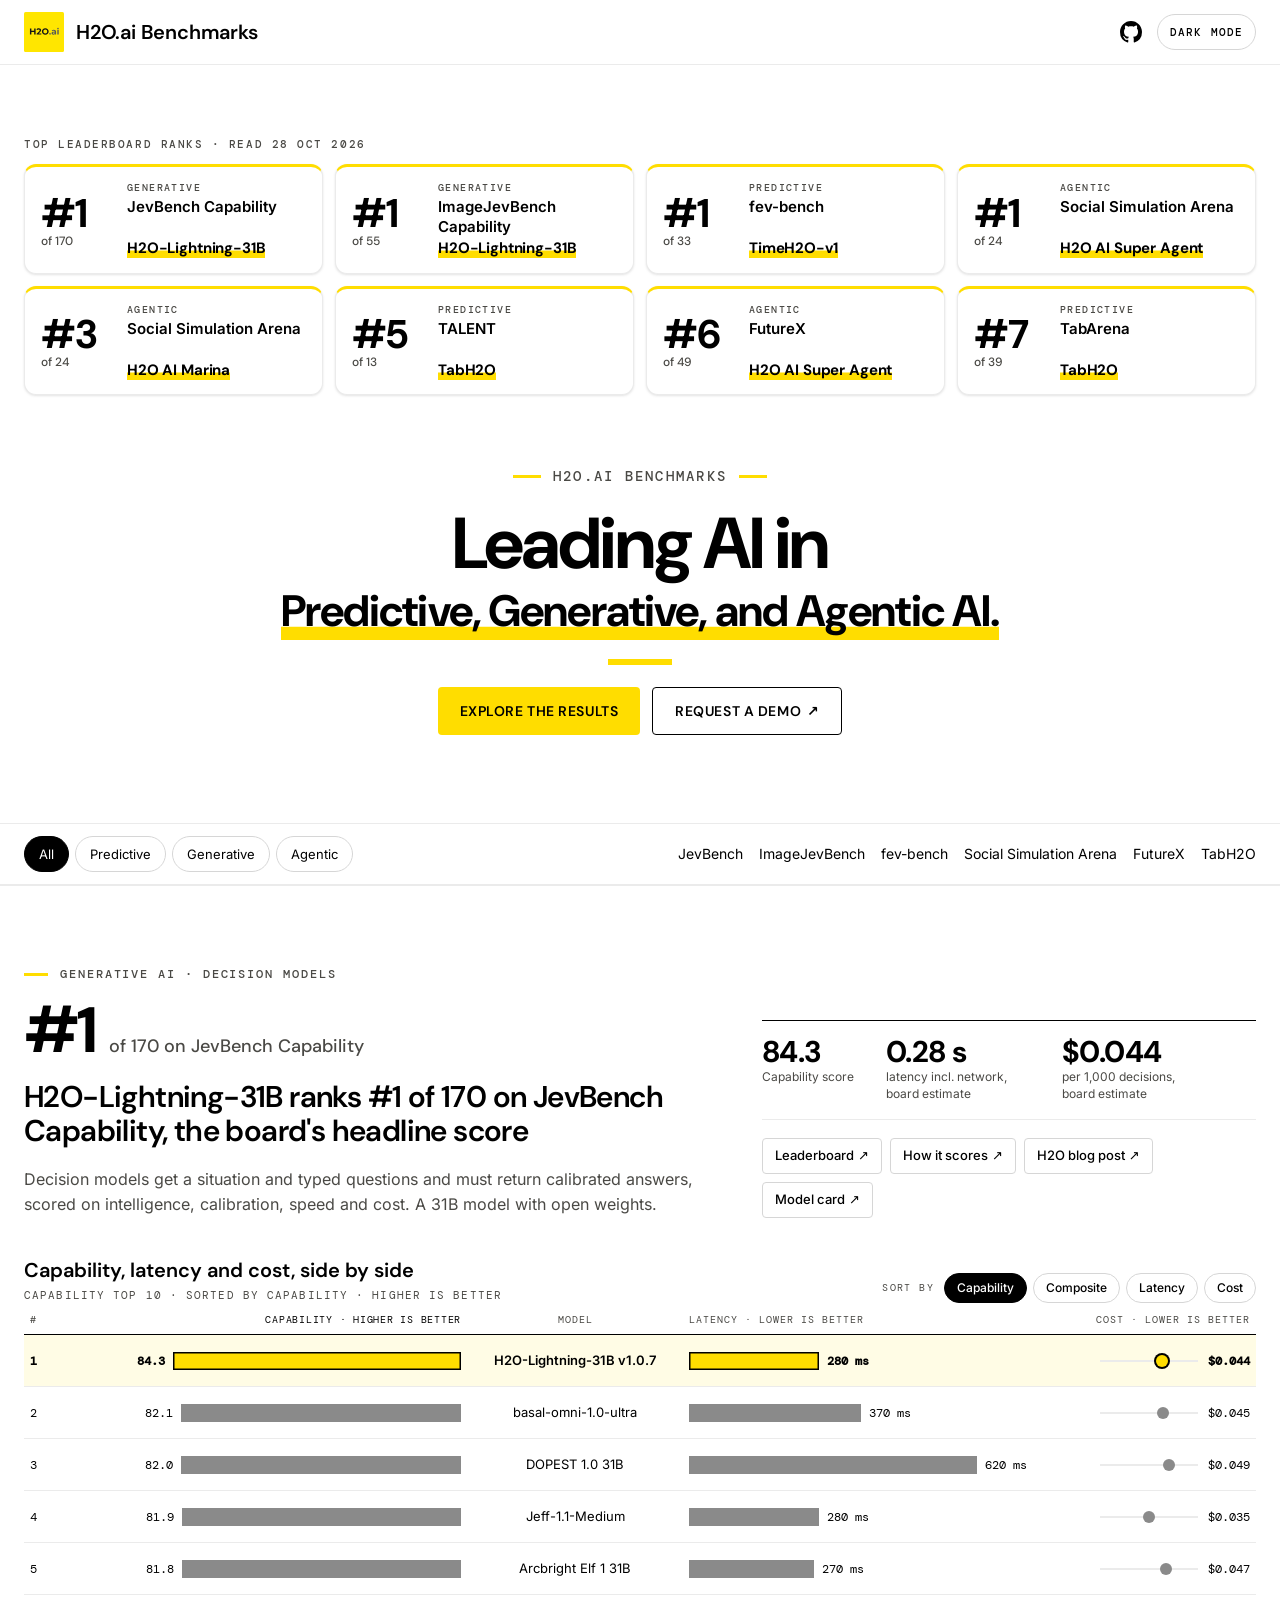
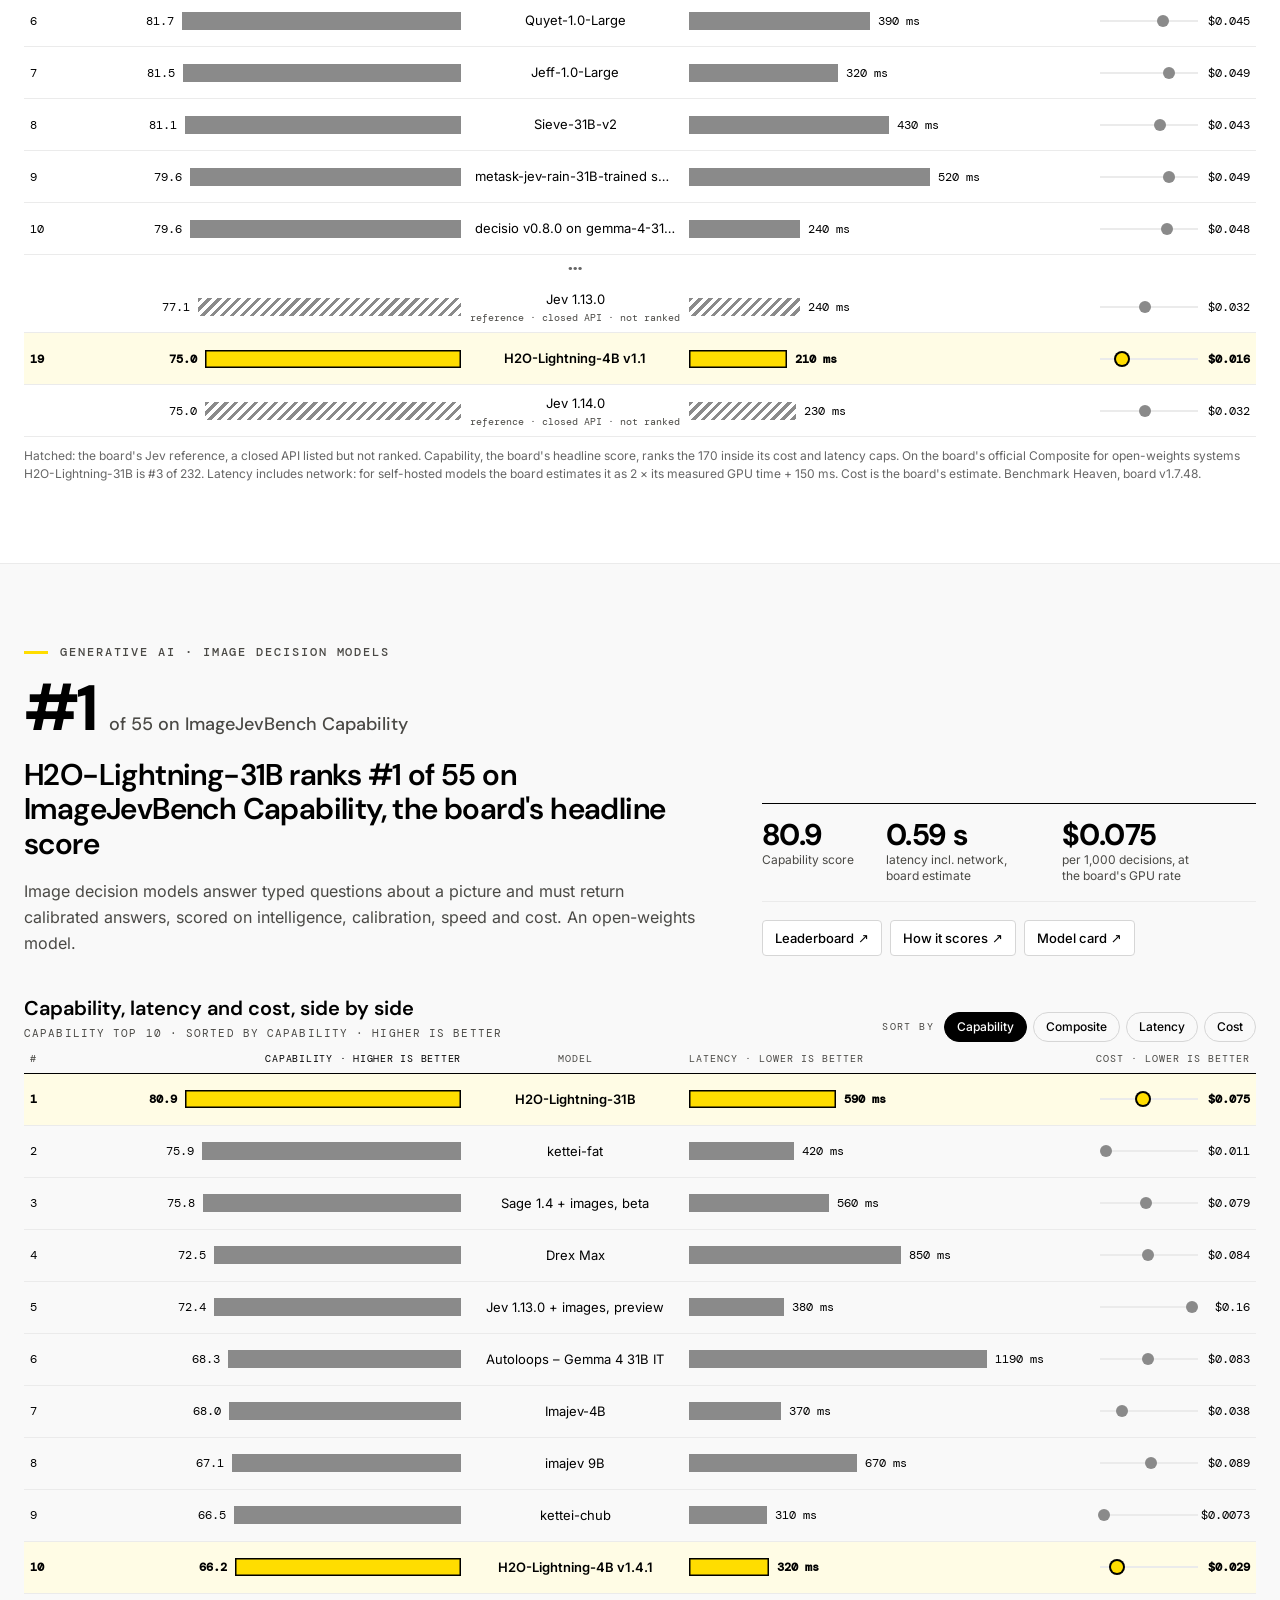
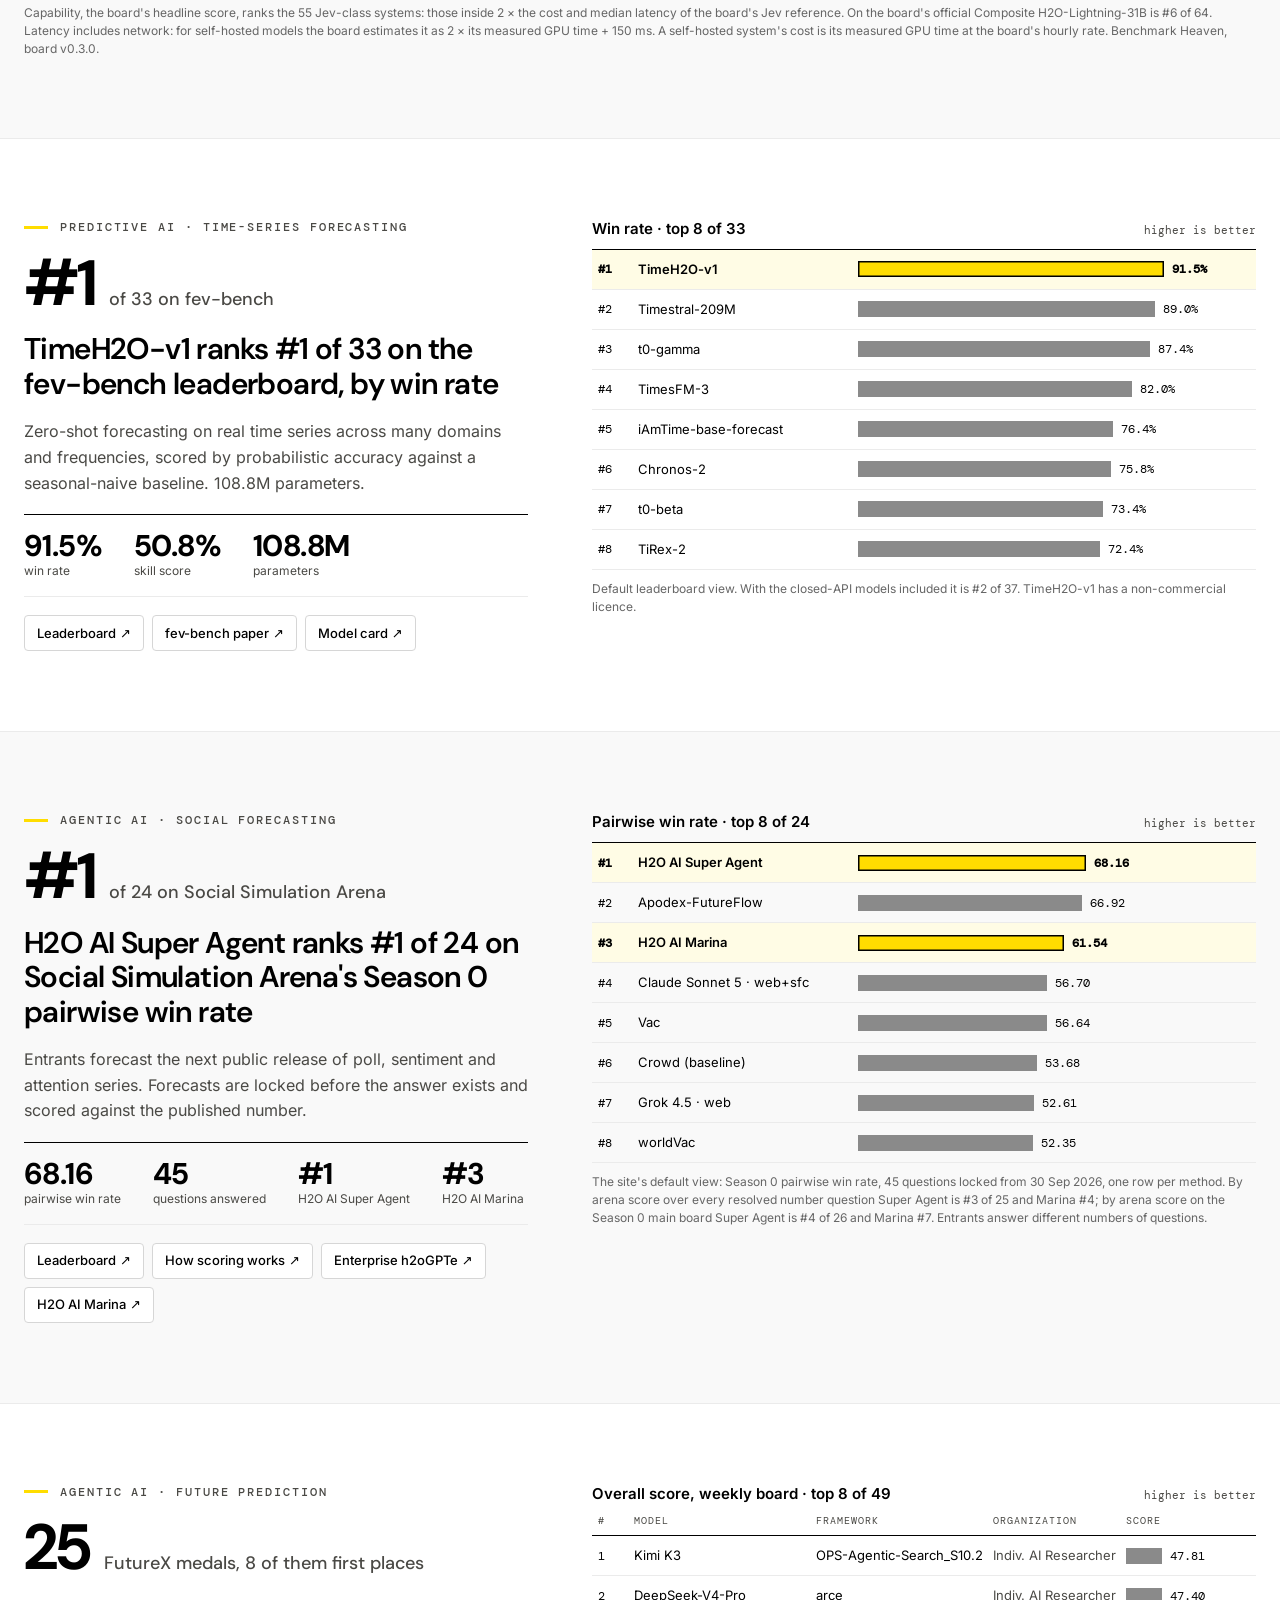
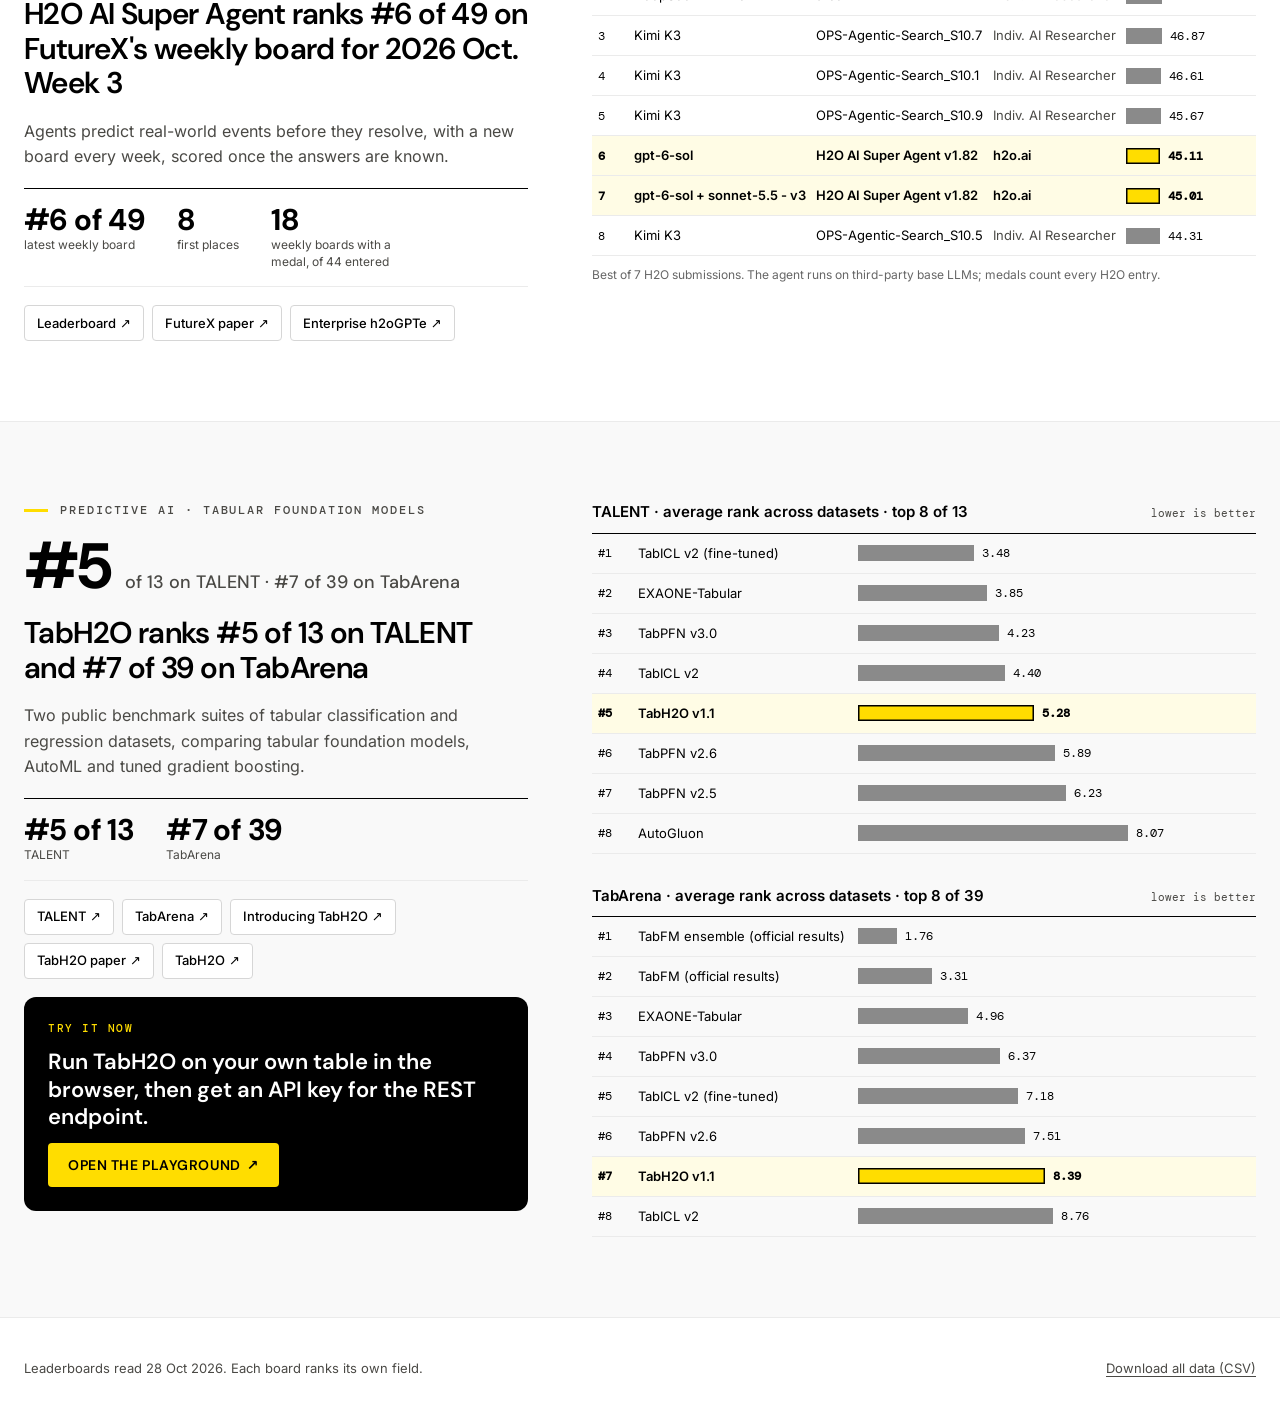
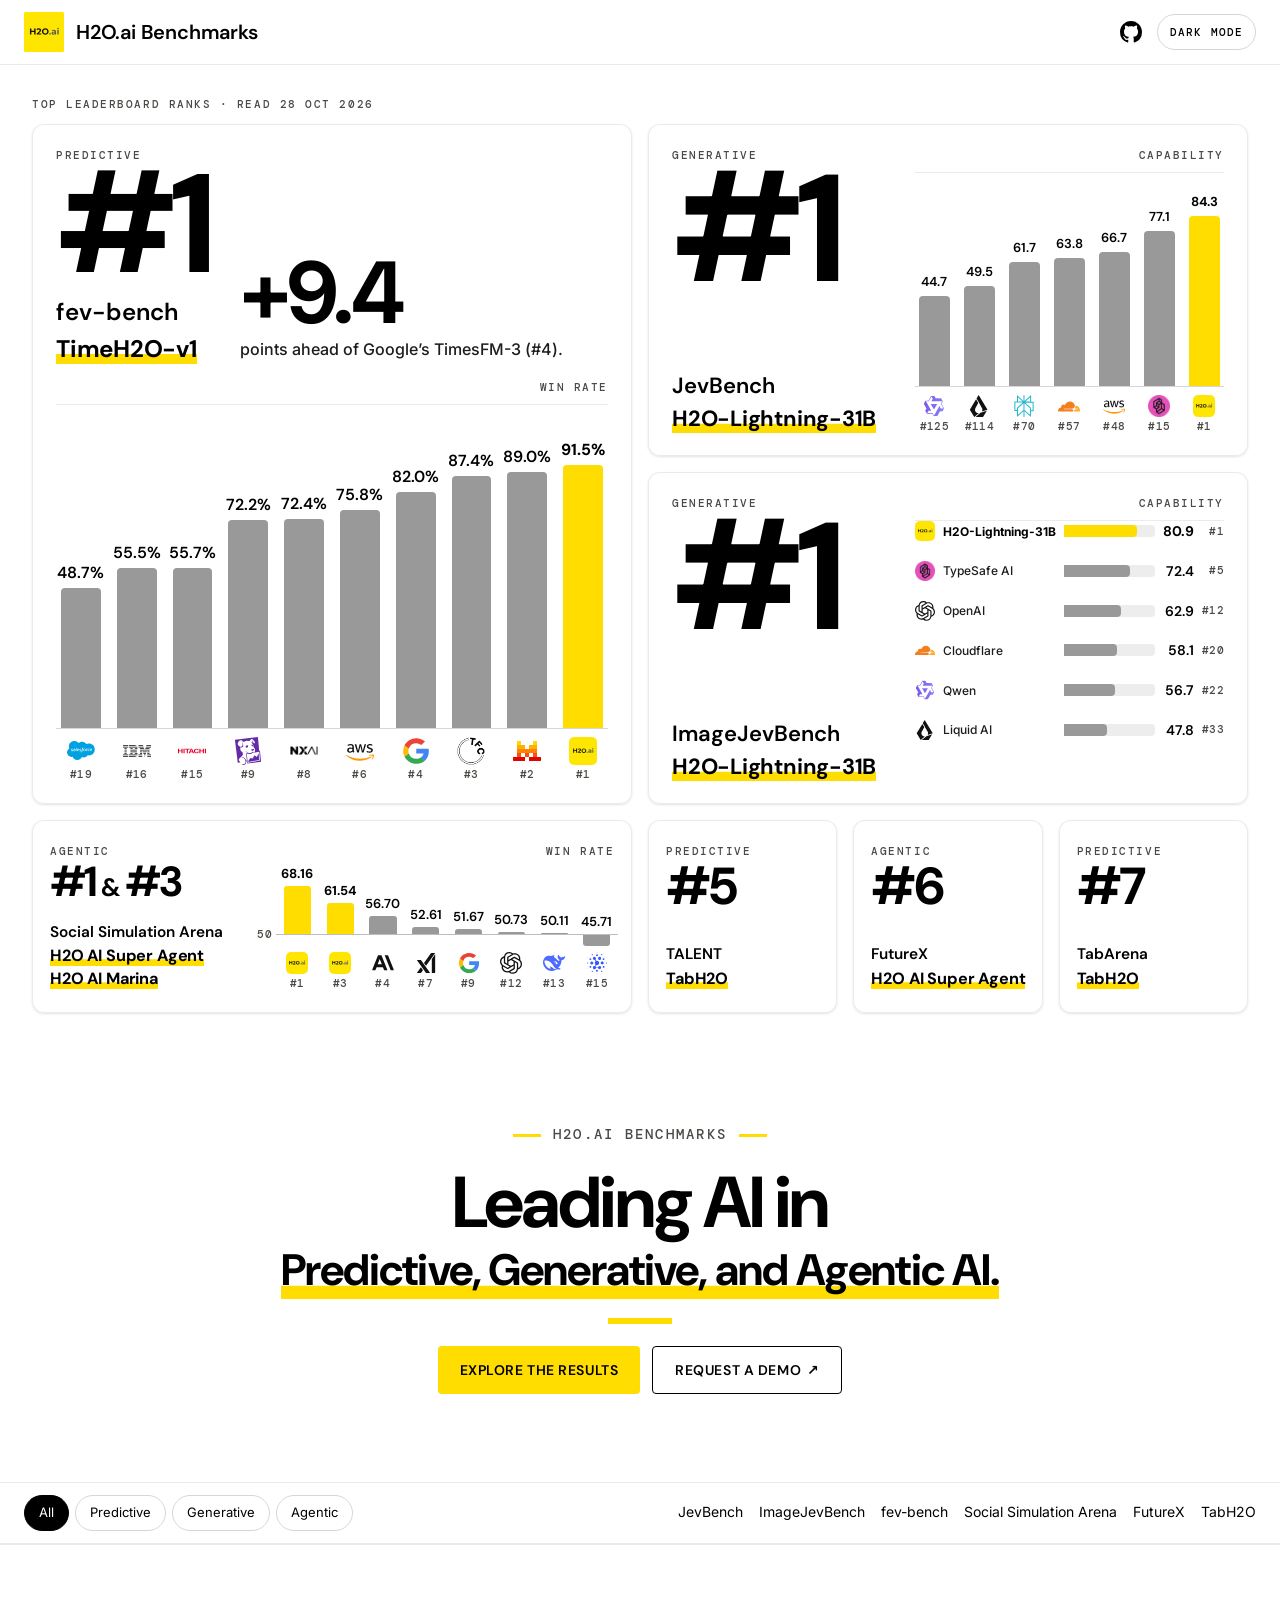
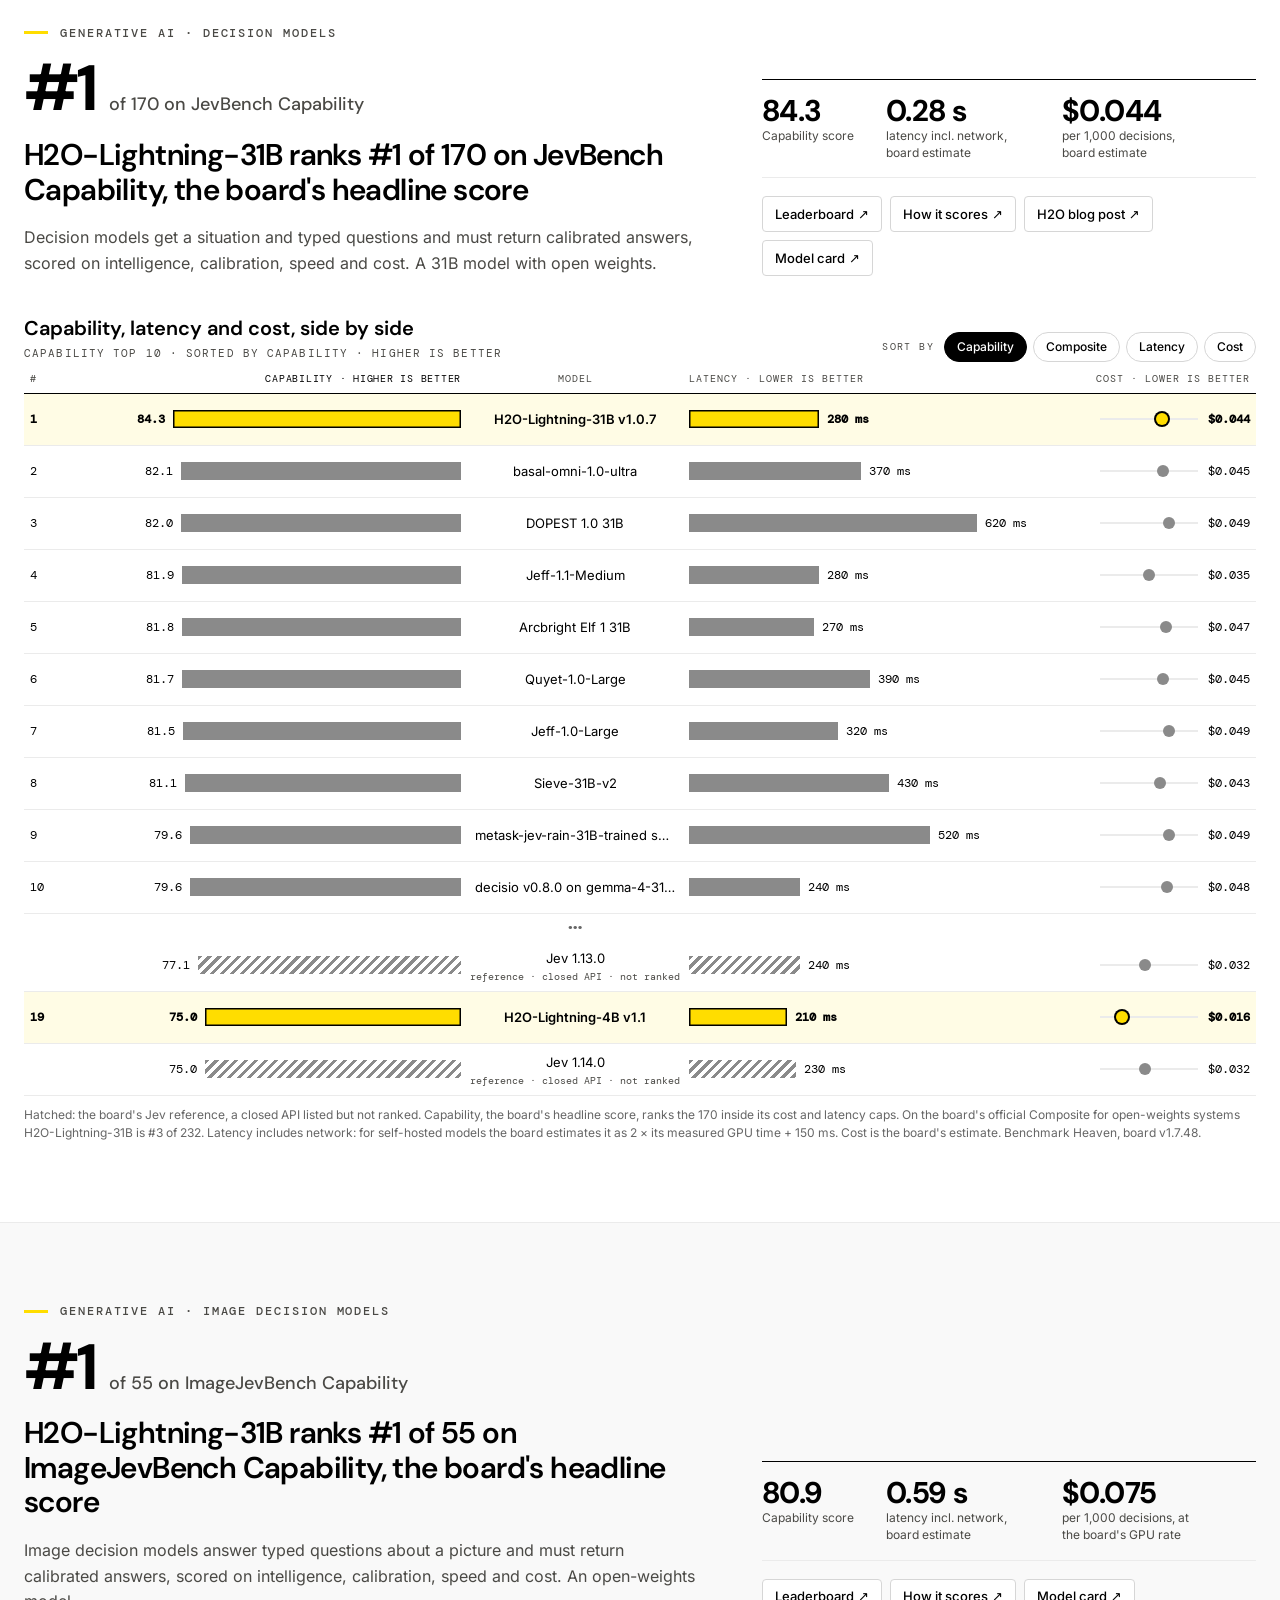
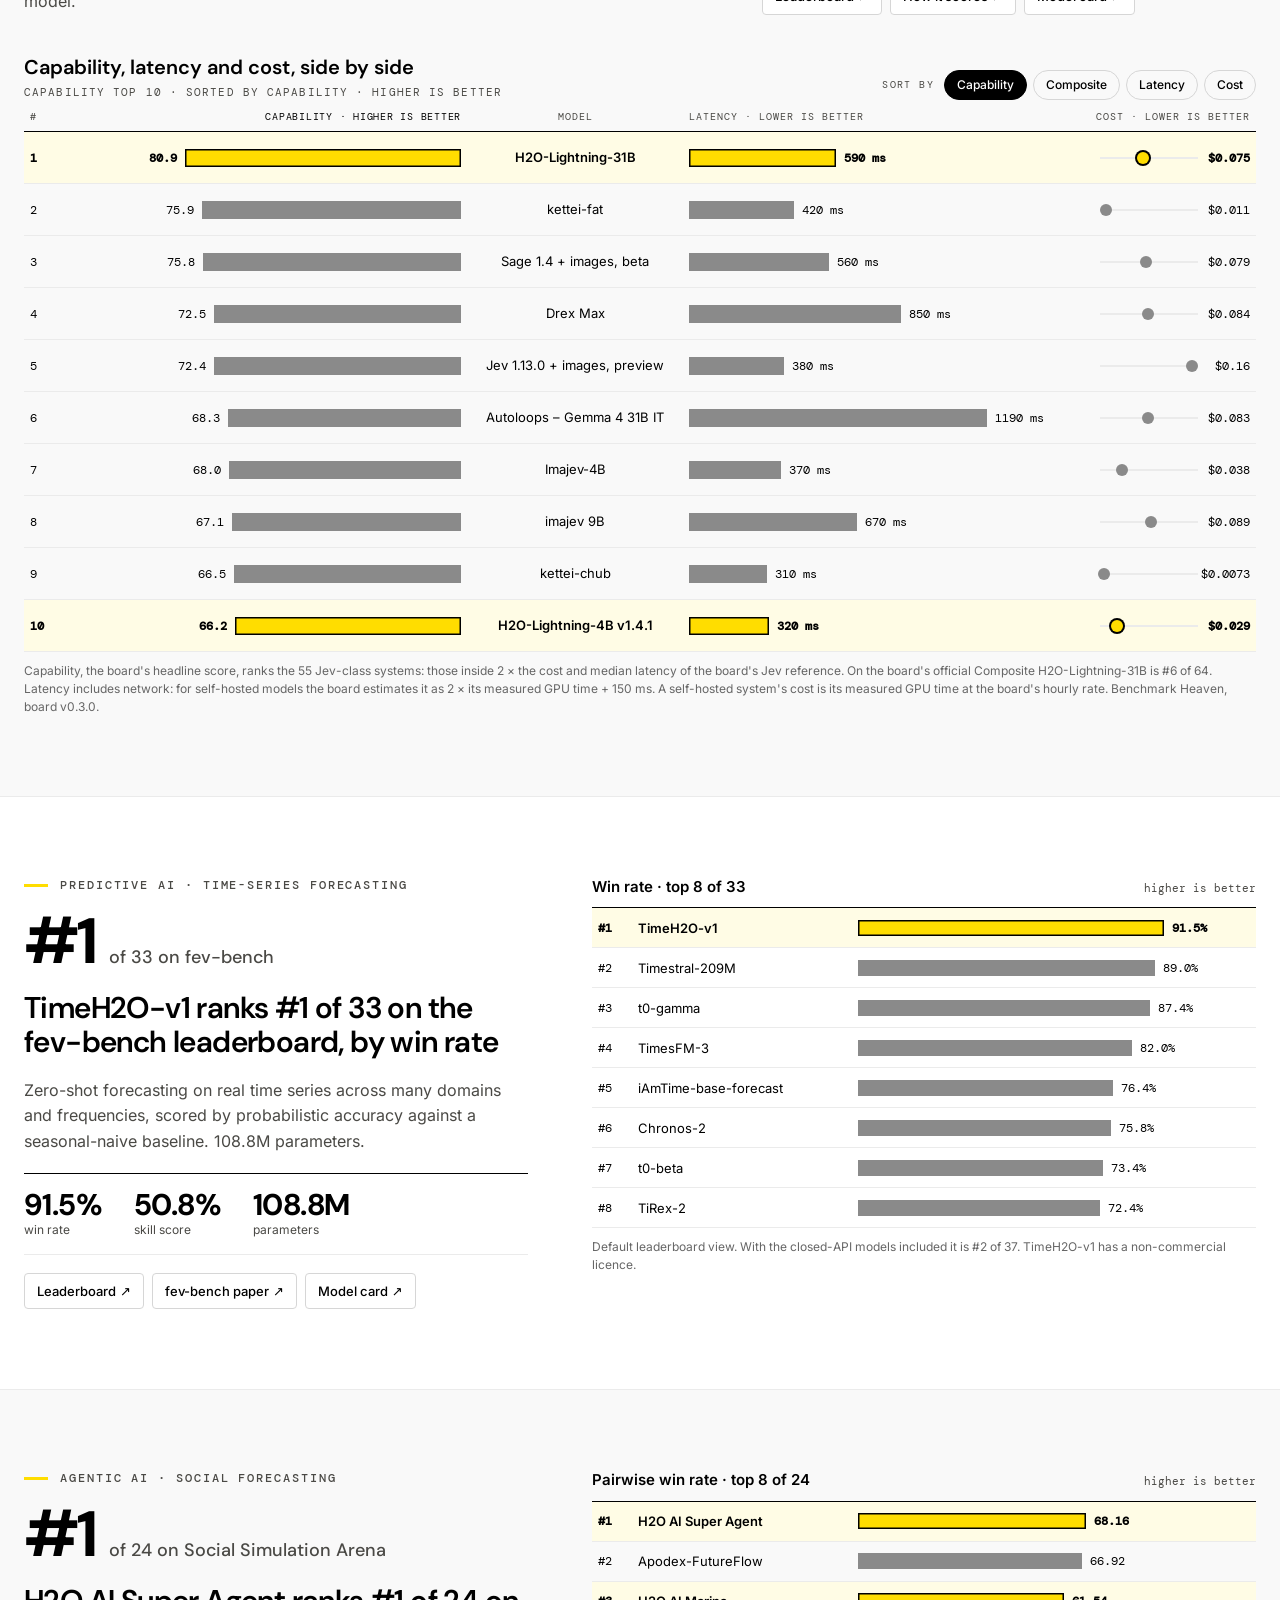
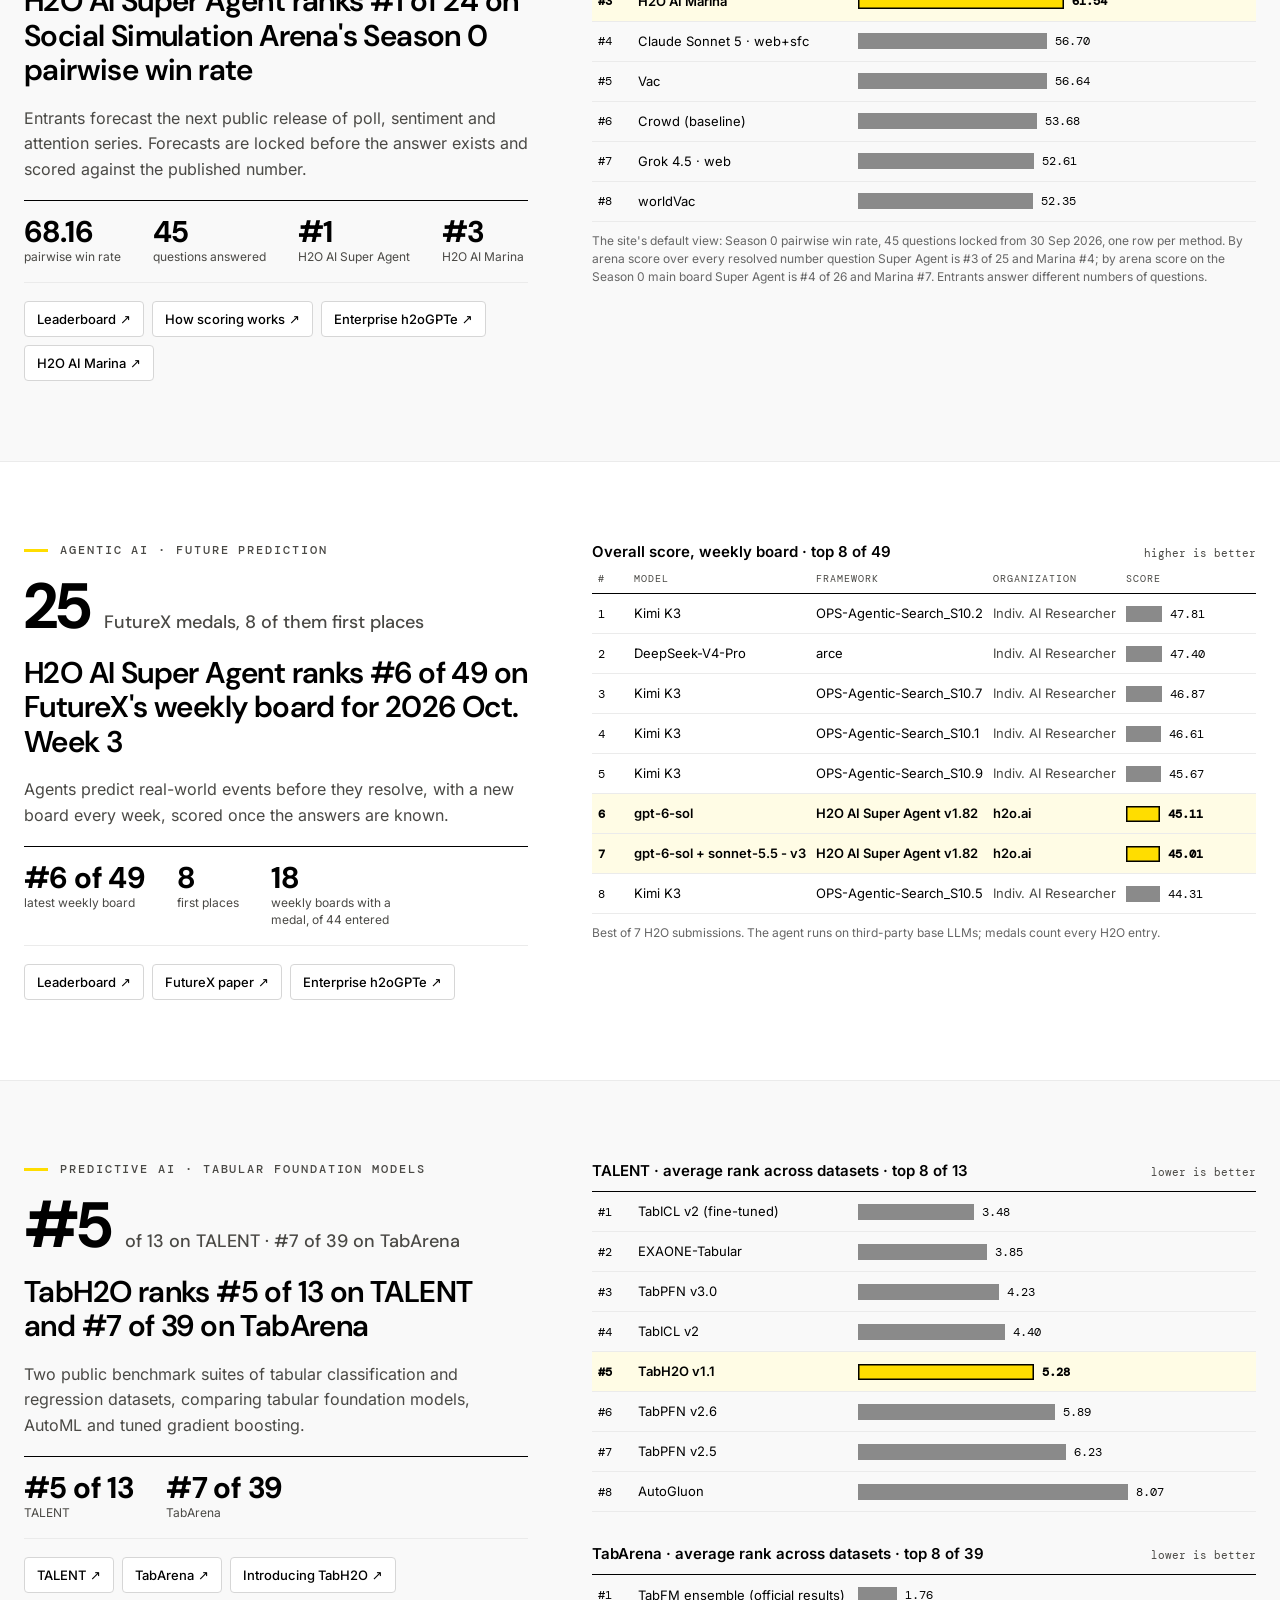
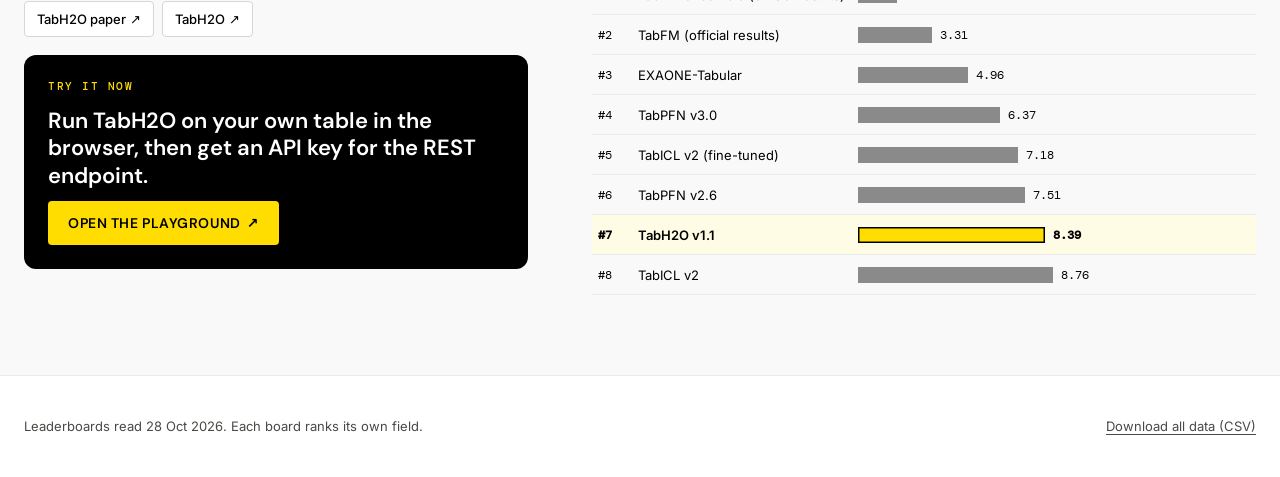
